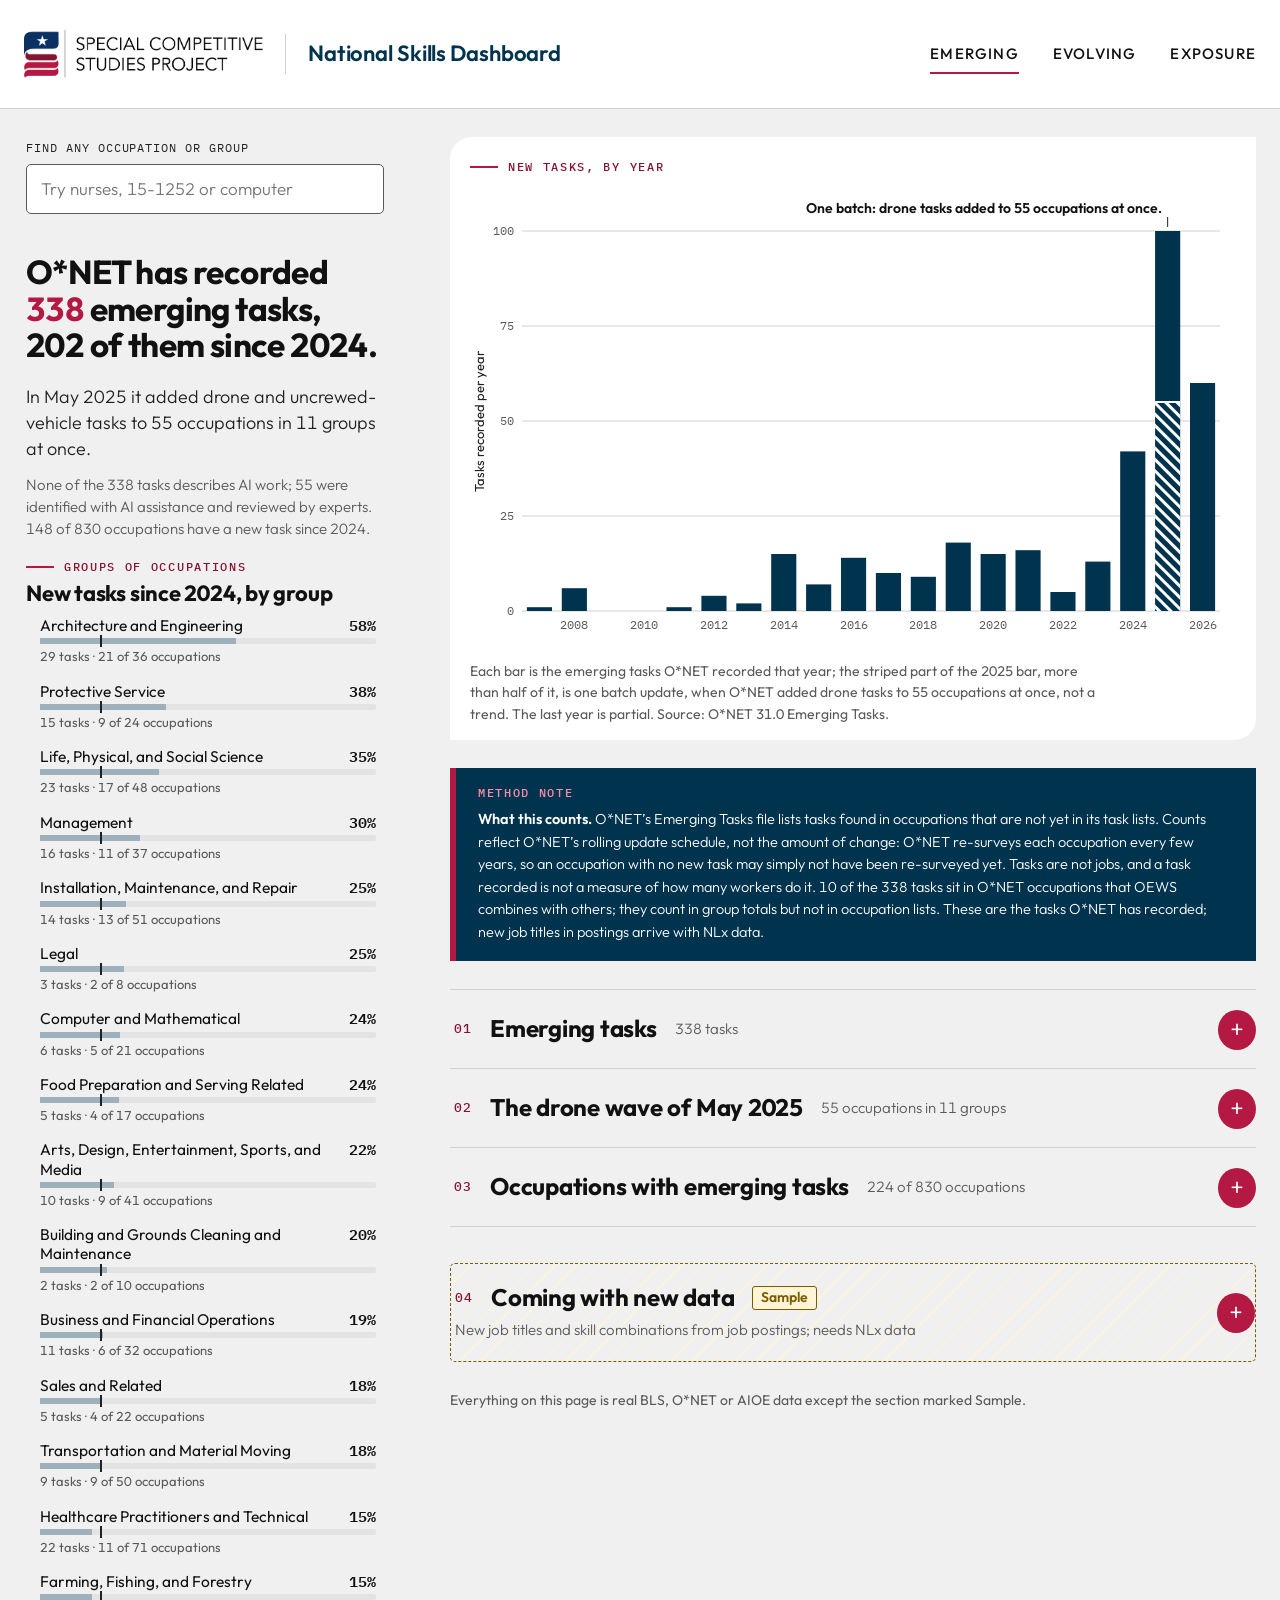
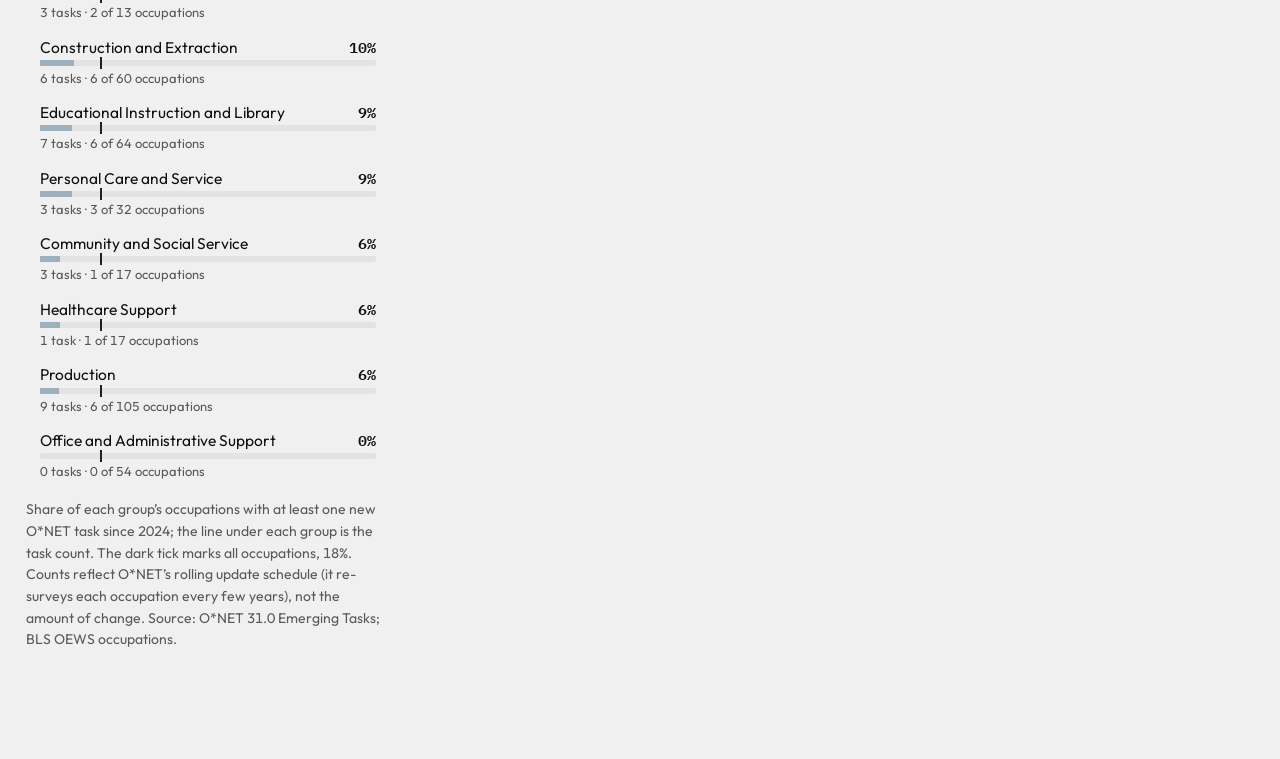
==== emerging.html @ c7020cc8 "Switch the live site to the SCSP-style prototype Co-Authored-By: Claude Sonnet 5.5 <noreply@anthropi" ====
<!doctype html><html lang="en"><head><meta charset="utf-8"><meta name="viewport" content="width=device-width,initial-scale=1">
<title>Emerging titles &amp; skills | National Skills Dashboard</title>
<link rel="preconnect" href="https://fonts.googleapis.com">
<link rel="preconnect" href="https://fonts.gstatic.com" crossorigin>
<link rel="stylesheet" href="https://fonts.googleapis.com/css2?family=Outfit:wght@300;400;500;600;700;800&family=IBM+Plex+Mono:wght@400;500;600&display=swap">
<link rel="stylesheet" href="assets/nsd.css">
<meta name="robots" content="noindex, nofollow">
</head>
<body>
<!-- workforce-data:start (written by public_data/build_prototype_data.py; do not edit) -->
<script type="application/json" id="workforce-data">{"years":["19","21","23","25"],"settings":{"pay_tolerance_pct":3,"sensitivity_pcts":[0,2,3],"recent_tasks_from":2024},"total":{"emp":[146939100.0,140886310.0,151853870.0,155495730.0],"wage":[37840.0,45760.0,48060.0,50980.0],"proj":{"e25":170280.8,"e35":176198.5,"pct":3.5}},"groups":[{"code":"11-0000","name":"Management Occupations","emp":[8304270.0,8909910.0,10495770.0,11132700.0],"wage":[104690.0,102450.0,116880.0,126520.0],"proj":{"e25":13683.4,"e35":14527.6,"pct":6.2}},{"code":"13-0000","name":"Business and Financial Operations Occupations","emp":[8361760.0,9053790.0,10087830.0,10537240.0],"wage":[71120.0,76570.0,79050.0,82660.0],"proj":{"e25":11368.5,"e35":11997.1,"pct":5.5}},{"code":"15-0000","name":"Computer and Mathematical Occupations","emp":[4475420.0,4654750.0,5177400.0,5260110.0],"wage":[89980.0,97540.0,104200.0,109280.0],"proj":{"e25":5493.6,"e35":5896.7,"pct":7.3}},{"code":"17-0000","name":"Architecture and Engineering Occupations","emp":[2548470.0,2436520.0,2539660.0,2617130.0],"wage":[75350.0,79840.0,91420.0,99520.0],"proj":{"e25":2690.0,"e35":2872.5,"pct":6.8}},{"code":"19-0000","name":"Life, Physical, and Social Science Occupations","emp":[1253330.0,1273640.0,1389430.0,1473260.0],"wage":[70000.0,72740.0,78280.0,82530.0],"proj":{"e25":1628.7,"e35":1751.5,"pct":7.5}},{"code":"21-0000","name":"Community and Social Service Occupations","emp":[2233620.0,2239680.0,2418130.0,2668680.0],"wage":[44310.0,48410.0,52000.0,58300.0],"proj":{"e25":3270.1,"e35":3513.0,"pct":7.4}},{"code":"23-0000","name":"Legal Occupations","emp":[1166460.0,1178140.0,1240630.0,1305620.0],"wage":[88170.0,82430.0,99220.0,102500.0],"proj":{"e25":1445.7,"e35":1488.0,"pct":2.9}},{"code":"25-0000","name":"Educational Instruction and Library Occupations","emp":[8860510.0,8191930.0,8744560.0,9100570.0],"wage":[47800.0,57220.0,59940.0,60570.0],"proj":{"e25":9907.4,"e35":10049.4,"pct":1.4}},{"code":"27-0000","name":"Arts, Design, Entertainment, Sports, and Media Occupations","emp":[2053390.0,1815290.0,2106490.0,2046290.0],"wage":[47370.0,51190.0,58920.0,62750.0],"proj":{"e25":2986.0,"e35":3030.6,"pct":1.5}},{"code":"29-0000","name":"Healthcare Practitioners and Technical Occupations","emp":[8728440.0,8787730.0,9284210.0,9823860.0],"wage":[70870.0,75040.0,80820.0,86530.0],"proj":{"e25":10232.8,"e35":11052.4,"pct":8.0}},{"code":"31-0000","name":"Healthcare Support Occupations","emp":[6640030.0,6603680.0,7063530.0,7901670.0],"wage":[27850.0,29880.0,36140.0,38340.0],"proj":{"e25":8421.5,"e35":9544.2,"pct":13.3}},{"code":"33-0000","name":"Protective Service Occupations","emp":[3534200.0,3385030.0,3504330.0,3776610.0],"wage":[41180.0,46590.0,47760.0,50080.0],"proj":{"e25":3871.0,"e35":3915.2,"pct":1.1}},{"code":"35-0000","name":"Food Preparation and Serving Related Occupations","emp":[13475050.0,11201480.0,13247870.0,13680750.0],"wage":[23490.0,28400.0,32240.0,35050.0],"proj":{"e25":13826.5,"e35":14429.1,"pct":4.4}},{"code":"37-0000","name":"Building and Grounds Cleaning and Maintenance Occupations","emp":[4417970.0,4108810.0,4429070.0,4548260.0],"wage":[28000.0,30240.0,35990.0,37680.0],"proj":{"e25":5699.6,"e35":5845.2,"pct":2.6}},{"code":"39-0000","name":"Personal Care and Service Occupations","emp":[3268490.0,2566440.0,3040630.0,3255790.0],"wage":[27190.0,29450.0,34260.0,36410.0],"proj":{"e25":4487.3,"e35":4685.5,"pct":4.4}},{"code":"41-0000","name":"Sales and Related Occupations","emp":[14373590.0,13256290.0,13380660.0,13424300.0],"wage":[28510.0,30600.0,36760.0,38530.0],"proj":{"e25":14533.2,"e35":14326.4,"pct":-1.4}},{"code":"43-0000","name":"Office and Administrative Support Occupations","emp":[19288830.0,18299380.0,18533450.0,17753430.0],"wage":[36020.0,38050.0,44480.0,47450.0],"proj":{"e25":18792.7,"e35":18040.5,"pct":-4.0}},{"code":"45-0000","name":"Farming, Fishing, and Forestry Occupations","emp":[464480.0,452490.0,432200.0,435200.0],"wage":[27890.0,29860.0,35520.0,36630.0],"proj":{"e25":1036.0,"e35":1020.6,"pct":-1.5}},{"code":"47-0000","name":"Construction and Extraction Occupations","emp":[6130000.0,5848950.0,6225630.0,6425160.0],"wage":[46280.0,48210.0,55680.0,59540.0],"proj":{"e25":7492.9,"e35":7878.5,"pct":5.1}},{"code":"49-0000","name":"Installation, Maintenance, and Repair Occupations","emp":[5724510.0,5574410.0,5989460.0,6086190.0],"wage":[45530.0,47940.0,53920.0,59620.0],"proj":{"e25":6494.4,"e35":6847.1,"pct":5.4}},{"code":"51-0000","name":"Production Occupations","emp":[9119830.0,8408030.0,8770170.0,8565760.0],"wage":[35580.0,37710.0,43630.0,46990.0],"proj":{"e25":8780.5,"e35":8747.1,"pct":-0.4}},{"code":"53-0000","name":"Transportation and Material Moving Occupations","emp":[12516470.0,12639920.0,13752760.0,13677150.0],"wage":[33920.0,36860.0,40050.0,44350.0],"proj":{"e25":14139.0,"e35":14740.4,"pct":4.3}}],"occupations":[{"soc":"11-1011","t":"Chief Executives","g":"11-0000","emp":[209620.0,200480.0,211230.0,204350.0],"w":[184800.0,179520.0,206680.0,213990.0],"proj":{"e25":291.6,"e35":300.9,"pct":3.2},"exp":88.1,"nd":4,"dev":[],"aug":[],"own19":true},{"soc":"11-1021","t":"General and Operations Managers","g":"11-0000","emp":[2524600.0,2984920.0,3507810.0,3503020.0],"w":[93530.0,97970.0,101280.0,105770.0],"proj":{"e25":3599.0,"e35":3780.3,"pct":5.0},"exp":67.8,"nd":3,"dev":[],"aug":[],"own19":true},{"soc":"11-2011","t":"Advertising and Promotions Managers","g":"11-0000","emp":[24530.0,22520.0,20630.0,21470.0],"w":[118590.0,127150.0,131870.0,133660.0],"proj":{"e25":33.2,"e35":31.9,"pct":-3.7},"exp":83.9,"nd":3,"dev":[],"aug":[],"own19":true},{"soc":"11-2021","t":"Marketing Managers","g":"11-0000","emp":[270280.0,278690.0,368940.0,395240.0],"w":[145170.0,135030.0,157620.0,166790.0],"proj":{"e25":421.6,"e35":450.8,"pct":6.9},"exp":83.4,"nd":6,"dev":[],"aug":["Atlassian JIRA"],"own19":true},{"soc":"11-2022","t":"Sales Managers","g":"11-0000","emp":[415700.0,453800.0,575880.0,637080.0],"w":[118590.0,127490.0,135160.0,148270.0],"proj":{"e25":650.1,"e35":679.1,"pct":4.5},"exp":87.6,"nd":5,"dev":[],"aug":[],"own19":true},{"soc":"11-2032","t":"Public Relations Managers","g":"11-0000","emp":[null,59850.0,72760.0,74850.0],"w":[null,125780.0,134760.0,146910.0],"proj":{"e25":80.8,"e35":85.4,"pct":5.7},"exp":91.4,"nd":4,"dev":[],"aug":[],"own19":false},{"soc":"11-2033","t":"Fundraising Managers","g":"11-0000","emp":[null,23190.0,31810.0,38810.0],"w":[null,100810.0,119200.0,125470.0],"proj":{"e25":48.8,"e35":51.4,"pct":5.4},"exp":91.4,"nd":7,"dev":[],"aug":[],"own19":false},{"soc":"11-3012","t":"Administrative Services Managers","g":"11-0000","emp":[null,224620.0,242520.0,263960.0],"w":[null,100170.0,106470.0,114130.0],"proj":{"e25":279.0,"e35":293.3,"pct":5.2},"exp":70.7,"nd":5,"dev":[],"aug":[],"own19":false},{"soc":"11-3013","t":"Facilities Managers","g":"11-0000","emp":[null,101230.0,131400.0,156180.0],"w":[null,97930.0,102340.0,106660.0],"proj":{"e25":165.9,"e35":173.5,"pct":4.6},"exp":70.7,"nd":6,"dev":[],"aug":[],"own19":false},{"soc":"11-3021","t":"Computer and Information Systems Managers","g":"11-0000","emp":[442600.0,485190.0,592600.0,670570.0],"w":[147430.0,159010.0,169510.0,175140.0],"proj":{"e25":685.8,"e35":793.9,"pct":15.8},"exp":75.2,"nd":3,"dev":[],"aug":[],"own19":true},{"soc":"11-3031","t":"Financial Managers","g":"11-0000","emp":[670100.0,681070.0,787340.0,841710.0],"w":[126710.0,131710.0,156100.0,166570.0],"proj":{"e25":879.7,"e35":964.6,"pct":9.7},"exp":87.8,"nd":6,"dev":[],"aug":["Intuit QuickBooks"],"own19":true},{"soc":"11-3051","t":"Industrial Production Managers","g":"11-0000","emp":[189080.0,192270.0,222890.0,246250.0],"w":[108980.0,103150.0,116970.0,126060.0],"proj":{"e25":252.1,"e35":258.6,"pct":2.6},"exp":58.8,"nd":5,"dev":[],"aug":[],"own19":true},{"soc":"11-3061","t":"Purchasing Managers","g":"11-0000","emp":[69730.0,69310.0,77530.0,84320.0],"w":[117660.0,127150.0,136380.0,148080.0],"proj":{"e25":88.3,"e35":91.8,"pct":4.0},"exp":91.9,"nd":6,"dev":[],"aug":[],"own19":true},{"soc":"11-3071","t":"Transportation, Storage, and Distribution Managers","g":"11-0000","emp":[138910.0,144640.0,198780.0,221180.0],"w":[92780.0,98230.0,99200.0,107230.0],"proj":{"e25":228.1,"e35":242.1,"pct":6.1},"exp":73.5,"nd":7,"dev":[],"aug":[],"own19":true},{"soc":"11-3111","t":"Compensation and Benefits Managers","g":"11-0000","emp":[16660.0,15330.0,18690.0,22940.0],"w":[117870.0,127530.0,136380.0,149230.0],"proj":{"e25":23.7,"e35":24.0,"pct":1.1},"exp":93.9,"nd":5,"dev":[],"aug":["Oracle HRIS","Workday software"],"own19":true},{"soc":"11-3121","t":"Human Resources Managers","g":"11-0000","emp":[157500.0,166530.0,200600.0,220660.0],"w":[116570.0,126230.0,136350.0,149280.0],"proj":{"e25":224.9,"e35":237.4,"pct":5.5},"exp":90.6,"nd":7,"dev":[],"aug":["Oracle HRIS","Workday software"],"own19":true},{"soc":"11-3131","t":"Training and Development Managers","g":"11-0000","emp":[38690.0,35830.0,41540.0,48050.0],"w":[115900.0,120130.0,125040.0,133000.0],"proj":{"e25":50.2,"e35":53.5,"pct":6.4},"exp":89.4,"nd":5,"dev":[],"aug":[],"own19":true},{"soc":"11-9013","t":"Farmers, Ranchers, and Other Agricultural Managers","g":"11-0000","emp":[5610.0,5220.0,6150.0,6500.0],"w":[72120.0,73060.0,83770.0,89900.0],"proj":{"e25":788.7,"e35":762.2,"pct":-3.4},"exp":45.4,"nd":2,"dev":[],"aug":[],"own19":true},{"soc":"11-9021","t":"Construction Managers","g":"11-0000","emp":[296840.0,284750.0,329190.0,380360.0],"w":[92780.0,98890.0,104900.0,114990.0],"proj":{"e25":609.1,"e35":664.3,"pct":9.1},"exp":66.4,"nd":6,"dev":[],"aug":[],"own19":true},{"soc":"11-9031","t":"Education and Childcare Administrators, Preschool and Daycare","g":"11-0000","emp":[52950.0,56430.0,64090.0,73660.0],"w":[45540.0,47310.0,54290.0,59300.0],"proj":{"e25":91.9,"e35":89.0,"pct":-3.1},"exp":75.8,"nd":1,"dev":[],"aug":[],"own19":true},{"soc":"11-9032","t":"Education Administrators, Kindergarten through Secondary","g":"11-0000","emp":[272880.0,274710.0,302580.0,328330.0],"w":[92620.0,98420.0,103460.0,105870.0],"proj":{"e25":343.8,"e35":342.7,"pct":-0.3},"exp":83.0,"nd":3,"dev":[],"aug":[],"own19":true},{"soc":"11-9033","t":"Education Administrators, Postsecondary","g":"11-0000","emp":[158340.0,155990.0,167270.0,180470.0],"w":[92970.0,96910.0,102610.0,104590.0],"proj":{"e25":231.8,"e35":235.9,"pct":1.8},"exp":96.2,"nd":5,"dev":[],"aug":[],"own19":true},{"soc":"11-9039","t":"Education Administrators, All Other","g":"11-0000","emp":[47520.0,49970.0,50690.0,55130.0],"w":[84050.0,90560.0,88460.0,95200.0],"proj":{"e25":62.0,"e35":63.0,"pct":1.6},"exp":null,"nd":null,"dev":[],"aug":[],"own19":true},{"soc":"11-9041","t":"Architectural and Engineering Managers","g":"11-0000","emp":[187840.0,187100.0,207800.0,220260.0],"w":[147060.0,152350.0,165370.0,171270.0],"proj":{"e25":220.9,"e35":233.1,"pct":5.5},"exp":66.6,"nd":4,"dev":[],"aug":["Autodesk AutoCAD"],"own19":true},{"soc":"11-9051","t":"Food Service Managers","g":"11-0000","emp":[249000.0,210680.0,246070.0,238430.0],"w":[56600.0,59440.0,63060.0,69390.0],"proj":{"e25":344.3,"e35":364.2,"pct":5.8},"exp":52.2,"nd":1,"dev":[],"aug":[],"own19":true},{"soc":"11-9071","t":"Gambling Managers","g":"11-0000","emp":[4580.0,3660.0,4590.0,5030.0],"w":[72570.0,76910.0,82380.0,93220.0],"proj":{"e25":5.6,"e35":5.8,"pct":3.6},"exp":69.0,"nd":3,"dev":[],"aug":[],"own19":true},{"soc":"11-9072","t":"Entertainment and Recreation Managers, Except Gambling","g":"11-0000","emp":[null,17800.0,29690.0,37980.0],"w":[null,62000.0,73460.0,79520.0],"proj":{"e25":43.9,"e35":46.5,"pct":6.0},"exp":74.0,"nd":2,"dev":[],"aug":[],"own19":false},{"soc":"11-9081","t":"Lodging Managers","g":"11-0000","emp":[40110.0,35920.0,41980.0,42620.0],"w":[57000.0,59430.0,65360.0,69250.0],"proj":{"e25":54.8,"e35":56.9,"pct":3.8},"exp":60.9,"nd":4,"dev":[],"aug":[],"own19":true},{"soc":"11-9111","t":"Medical and Health Services Managers","g":"11-0000","emp":[406060.0,436770.0,515100.0,597080.0],"w":[94290.0,101340.0,110680.0,123860.0],"proj":{"e25":640.4,"e35":795.5,"pct":24.2},"exp":88.2,"nd":4,"dev":[],"aug":[],"own19":true},{"soc":"11-9121","t":"Natural Sciences Managers","g":"11-0000","emp":[65860.0,74760.0,96520.0,108690.0],"w":[133390.0,137900.0,157740.0,167220.0],"proj":{"e25":112.2,"e35":121.5,"pct":8.2},"exp":84.5,"nd":6,"dev":[],"aug":[],"own19":true},{"soc":"11-9131","t":"Postmasters and Mail Superintendents","g":"11-0000","emp":[13820.0,12750.0,13810.0,13810.0],"w":[76880.0,80250.0,88670.0,96660.0],"proj":{"e25":13.3,"e35":13.2,"pct":-0.3},"exp":72.6,"nd":3,"dev":[],"aug":[],"own19":true},{"soc":"11-9141","t":"Property, Real Estate, and Community Association Managers","g":"11-0000","emp":[234170.0,234680.0,284120.0,311180.0],"w":[56780.0,59230.0,62850.0,69990.0],"proj":{"e25":460.4,"e35":477.6,"pct":3.7},"exp":83.8,"nd":5,"dev":[],"aug":[],"own19":true},{"soc":"11-9151","t":"Social and Community Service Managers","g":"11-0000","emp":[157320.0,156400.0,173650.0,209330.0],"w":[70160.0,74000.0,77030.0,80390.0],"proj":{"e25":231.0,"e35":247.7,"pct":7.2},"exp":84.0,"nd":1,"dev":[],"aug":[],"own19":true},{"soc":"11-9161","t":"Emergency Management Directors","g":"11-0000","emp":[10440.0,10320.0,11910.0,13500.0],"w":[72980.0,76730.0,83960.0,93330.0],"proj":{"e25":14.0,"e35":14.5,"pct":3.9},"exp":73.1,"nd":4,"dev":[],"aug":[],"own19":true},{"soc":"11-9171","t":"Funeral Home Managers","g":"11-0000","emp":[10590.0,12710.0,14200.0,13910.0],"w":[73130.0,74000.0,75660.0,78790.0],"proj":{"e25":34.8,"e35":36.2,"pct":4.1},"exp":58.1,"nd":3,"dev":[],"aug":[],"own19":true},{"soc":"11-9179","t":"Personal Service Managers, All Other","g":"11-0000","emp":[null,7350.0,11170.0,10450.0],"w":[null,60360.0,57570.0,69770.0],"proj":{"e25":25.5,"e35":27.1,"pct":6.2},"exp":74.0,"nd":2,"dev":[],"aug":[],"own19":false},{"soc":"11-9199","t":"Managers, All Other","g":"11-0000","emp":[null,497890.0,589750.0,622190.0],"w":[null,124650.0,133560.0,141900.0],"proj":{"e25":1338.8,"e35":1404.4,"pct":4.9},"exp":74.0,"nd":8,"dev":[],"aug":["Google Workspace software"],"own19":false},{"soc":"13-1011","t":"Agents and Business Managers of Artists, Performers, and Athletes","g":"13-0000","emp":[15620.0,12480.0,12870.0,12620.0],"w":[72200.0,78410.0,84900.0,82890.0],"proj":{"e25":26.9,"e35":29.5,"pct":9.7},"exp":85.1,"nd":0,"dev":[],"aug":[],"own19":true},{"soc":"13-1020","t":"Buyers and Purchasing Agents","g":"13-0000","emp":[425970.0,439020.0,477980.0,491430.0],"w":[61080.0,63470.0,71950.0,77710.0],"proj":{"e25":516.1,"e35":547.0,"pct":6.0},"exp":null,"nd":null,"dev":[],"aug":[],"own19":true},{"soc":"13-1031","t":"Claims Adjusters, Examiners, and Investigators","g":"13-0000","emp":[292080.0,278140.0,293780.0,324230.0],"w":[61920.0,65080.0,75050.0,78000.0],"proj":{"e25":376.1,"e35":355.5,"pct":-5.5},"exp":80.2,"nd":4,"dev":[],"aug":[],"own19":true},{"soc":"13-1032","t":"Insurance Appraisers, Auto Damage","g":"13-0000","emp":[12160.0,11430.0,8670.0,11560.0],"w":[58330.0,62680.0,74520.0,78240.0],"proj":{"e25":13.5,"e35":12.4,"pct":-8.7},"exp":64.0,"nd":2,"dev":[],"aug":[],"own19":true},{"soc":"13-1041","t":"Compliance Officers","g":"13-0000","emp":[322880.0,334340.0,383620.0,417070.0],"w":[70520.0,71650.0,75670.0,80730.0],"proj":{"e25":436.4,"e35":453.1,"pct":3.8},"exp":63.5,"nd":7,"dev":[],"aug":["Google Workspace software"],"own19":true},{"soc":"13-1051","t":"Cost Estimators","g":"13-0000","emp":[214740.0,208950.0,220970.0,224220.0],"w":[66450.0,65170.0,74740.0,78740.0],"proj":{"e25":226.4,"e35":219.5,"pct":-3.1},"exp":81.1,"nd":5,"dev":[],"aug":[],"own19":true},{"soc":"13-1071","t":"Human Resources Specialists","g":"13-0000","emp":[670880.0,740830.0,895970.0,912430.0],"w":[58080.0,62290.0,67650.0,75940.0],"proj":{"e25":939.7,"e35":999.7,"pct":6.4},"exp":96.8,"nd":7,"dev":[],"aug":["Oracle HRIS","Workday software"],"own19":true},{"soc":"13-1074","t":"Farm Labor Contractors","g":"13-0000","emp":[140.0,440.0,460.0,310.0],"w":[56390.0,47770.0,45730.0,58460.0],"proj":{"e25":1.9,"e35":2.0,"pct":7.4},"exp":39.4,"nd":0,"dev":[],"aug":[],"own19":true},{"soc":"13-1075","t":"Labor Relations Specialists","g":"13-0000","emp":[76240.0,63810.0,62800.0,64810.0],"w":[69940.0,77010.0,89980.0,95420.0],"proj":{"e25":66.3,"e35":67.7,"pct":2.1},"exp":93.0,"nd":7,"dev":[],"aug":["Oracle HRIS","Workday software"],"own19":true},{"soc":"13-1081","t":"Logisticians","g":"13-0000","emp":[177860.0,189320.0,228470.0,251040.0],"w":[72760.0,77030.0,79400.0,82320.0],"proj":{"e25":255.1,"e35":300.0,"pct":17.6},"exp":79.5,"nd":10,"dev":[],"aug":["Microsoft Power BI","Tableau"],"own19":true},{"soc":"13-1082","t":"Project Management Specialists","g":"13-0000","emp":[null,743860.0,947630.0,1066670.0],"w":[null,94500.0,98580.0,102320.0],"proj":{"e25":1094.3,"e35":1167.4,"pct":6.7},"exp":75.6,"nd":6,"dev":[],"aug":["Atlassian JIRA"],"own19":false},{"soc":"13-1111","t":"Management Analysts","g":"13-0000","emp":[711830.0,768450.0,838140.0,898280.0],"w":[89130.0,93000.0,99410.0,101860.0],"proj":{"e25":1077.1,"e35":1186.3,"pct":10.1},"exp":96.6,"nd":11,"dev":[],"aug":["Atlassian JIRA","Microsoft Power BI","Tableau"],"own19":true},{"soc":"13-1121","t":"Meeting, Convention, and Event Planners","g":"13-0000","emp":[119350.0,98150.0,122130.0,142860.0],"w":[46050.0,49470.0,56920.0,61160.0],"proj":{"e25":172.1,"e35":182.1,"pct":5.8},"exp":61.9,"nd":4,"dev":[],"aug":[],"own19":true},{"soc":"13-1131","t":"Fundraisers","g":"13-0000","emp":[85600.0,82080.0,101730.0,111040.0],"w":[56930.0,60660.0,64160.0,72550.0],"proj":{"e25":140.9,"e35":148.7,"pct":5.5},"exp":92.1,"nd":7,"dev":[],"aug":[],"own19":true},{"soc":"13-1141","t":"Compensation, Benefits, and Job Analysis Specialists","g":"13-0000","emp":[88290.0,87750.0,99850.0,112380.0],"w":[59160.0,64120.0,74530.0,78210.0],"proj":{"e25":118.1,"e35":125.2,"pct":6.0},"exp":90.8,"nd":6,"dev":[],"aug":["Oracle HRIS","Workday software"],"own19":true},{"soc":"13-1151","t":"Training and Development Specialists","g":"13-0000","emp":[313920.0,336030.0,403480.0,458300.0],"w":[57980.0,61570.0,64340.0,69280.0],"proj":{"e25":472.5,"e35":523.7,"pct":10.8},"exp":88.5,"nd":5,"dev":[],"aug":[],"own19":true},{"soc":"13-1161","t":"Market Research Analysts and Marketing Specialists","g":"13-0000","emp":[701980.0,727540.0,846370.0,899580.0],"w":[58780.0,63920.0,74680.0,78760.0],"proj":{"e25":952.7,"e35":1019.0,"pct":7.0},"exp":90.4,"nd":25,"dev":[],"aug":["Adobe Creative Cloud software","Canva","Google Analytics","Semrush"],"own19":true},{"soc":"13-1199","t":"Business Operations Specialists, All Other","g":"13-0000","emp":[null,1030330.0,1103440.0,1087090.0],"w":[null,74670.0,79590.0,83050.0],"proj":{"e25":1157.6,"e35":1202.3,"pct":3.9},"exp":74.6,"nd":17,"dev":[],"aug":["Atlassian JIRA","Google Analytics","Microsoft Power BI","Tableau"],"own19":false},{"soc":"13-2011","t":"Accountants and Auditors","g":"13-0000","emp":[1270750.0,1318550.0,1435770.0,1449500.0],"w":[71740.0,77250.0,79880.0,83680.0],"proj":{"e25":1595.2,"e35":1674.6,"pct":5.0},"exp":83.6,"nd":6,"dev":[],"aug":["Intuit QuickBooks"],"own19":true},{"soc":"13-2020","t":"Property Appraisers and Assessors","g":"13-0000","emp":[54770.0,58340.0,62090.0,57070.0],"w":[56830.0,61340.0,61630.0,67960.0],"proj":{"e25":68.4,"e35":70.7,"pct":3.5},"exp":null,"nd":null,"dev":[],"aug":[],"own19":true},{"soc":"13-2031","t":"Budget Analysts","g":"13-0000","emp":[50540.0,47440.0,47310.0,47160.0],"w":[73360.0,79940.0,84940.0,91640.0],"proj":{"e25":50.4,"e35":51.3,"pct":1.9},"exp":88.0,"nd":8,"dev":[],"aug":["Microsoft Power BI"],"own19":true},{"soc":"13-2041","t":"Credit Analysts","g":"13-0000","emp":[69620.0,68770.0,73200.0,64390.0],"w":[72410.0,77440.0,79420.0,83510.0],"proj":{"e25":64.7,"e35":61.9,"pct":-4.3},"exp":79.8,"nd":5,"dev":[],"aug":[],"own19":true},{"soc":"13-2051","t":"Financial and Investment Analysts","g":"13-0000","emp":[null,291880.0,325220.0,361980.0],"w":[null,91580.0,99010.0,102740.0],"proj":{"e25":377.2,"e35":404.3,"pct":7.2},"exp":86.9,"nd":8,"dev":[],"aug":["Microsoft Power BI","Tableau"],"own19":false},{"soc":"13-2052","t":"Personal Financial Advisors","g":"13-0000","emp":[231180.0,263030.0,272190.0,266800.0],"w":[90440.0,94170.0,99580.0,105070.0],"proj":{"e25":299.4,"e35":303.5,"pct":1.4},"exp":92.0,"nd":3,"dev":[],"aug":[],"own19":true},{"soc":"13-2053","t":"Insurance Underwriters","g":"13-0000","emp":[103370.0,107690.0,101310.0,105420.0],"w":[70910.0,76390.0,77860.0,81370.0],"proj":{"e25":125.6,"e35":120.8,"pct":-3.8},"exp":86.5,"nd":4,"dev":[],"aug":[],"own19":true},{"soc":"13-2054","t":"Financial Risk Specialists","g":"13-0000","emp":[null,54320.0,55290.0,63850.0],"w":[null,100000.0,106090.0,117330.0],"proj":{"e25":66.0,"e35":70.8,"pct":7.4},"exp":86.6,"nd":8,"dev":[],"aug":["Microsoft Power BI","Tableau"],"own19":false},{"soc":"13-2061","t":"Financial Examiners","g":"13-0000","emp":[65580.0,60750.0,63440.0,67830.0],"w":[74110.0,81410.0,84300.0,94160.0],"proj":{"e25":70.0,"e35":76.5,"pct":9.3},"exp":90.5,"nd":5,"dev":[],"aug":[],"own19":true},{"soc":"13-2071","t":"Credit Counselors","g":"13-0000","emp":[32140.0,31230.0,27950.0,27770.0],"w":[44950.0,47580.0,48570.0,52230.0],"proj":{"e25":31.2,"e35":32.3,"pct":3.3},"exp":90.2,"nd":5,"dev":[],"aug":[],"own19":true},{"soc":"13-2072","t":"Loan Officers","g":"13-0000","emp":[317050.0,340170.0,321090.0,274330.0],"w":[59440.0,63380.0,69990.0,76690.0],"proj":{"e25":283.0,"e35":286.0,"pct":1.1},"exp":94.4,"nd":3,"dev":[],"aug":[],"own19":true},{"soc":"13-2081","t":"Tax Examiners and Collectors, and Revenue Agents","g":"13-0000","emp":[53160.0,52270.0,50250.0,56610.0],"w":[55390.0,56780.0,58530.0,62370.0],"proj":{"e25":60.1,"e35":59.5,"pct":-1.0},"exp":85.6,"nd":8,"dev":[],"aug":[],"own19":true},{"soc":"13-2082","t":"Tax Preparers","g":"13-0000","emp":[69100.0,83190.0,81650.0,76480.0],"w":[41970.0,46290.0,49010.0,54920.0],"proj":{"e25":95.8,"e35":100.3,"pct":4.7},"exp":81.5,"nd":5,"dev":[],"aug":[],"own19":true},{"soc":"13-2099","t":"Financial Specialists, All Other","g":"13-0000","emp":[null,123200.0,122730.0,132130.0],"w":[null,73240.0,78310.0,81100.0],"proj":{"e25":137.8,"e35":143.4,"pct":4.1},"exp":85.4,"nd":13,"dev":[],"aug":["Tableau"],"own19":false},{"soc":"15-1211","t":"Computer Systems Analysts","g":"15-0000","emp":[549190.0,505150.0,498810.0,519530.0],"w":[90740.0,99270.0,103800.0,105850.0],"proj":{"e25":544.4,"e35":587.2,"pct":7.9},"exp":78.8,"nd":15,"dev":[],"aug":["Atlassian JIRA","Microsoft Power BI","Tableau"],"own19":true},{"soc":"15-1212","t":"Information Security Analysts","g":"15-0000","emp":[131060.0,157220.0,175350.0,190650.0],"w":[93370.0,102600.0,120360.0,129180.0],"proj":{"e25":192.9,"e35":233.4,"pct":21.0},"exp":78.6,"nd":14,"dev":[],"aug":[],"own19":true},{"soc":"15-1221","t":"Computer and Information Research Scientists","g":"15-0000","emp":[29170.0,30840.0,35210.0,37200.0],"w":[117340.0,131490.0,145080.0,140300.0],"proj":{"e25":38.6,"e35":47.0,"pct":21.8},"exp":75.9,"nd":34,"dev":["Amazon Web Services AWS SageMaker","Hugging Face","LangChain","PyTorch","Scikit-learn","TensorFlow"],"aug":["GitHub"],"own19":true},{"soc":"15-1231","t":"Computer Network Support Specialists","g":"15-0000","emp":[184290.0,176200.0,158720.0,146190.0],"w":[58480.0,62760.0,71530.0,76220.0],"proj":{"e25":152.5,"e35":154.4,"pct":1.2},"exp":67.2,"nd":10,"dev":[],"aug":[],"own19":true},{"soc":"15-1232","t":"Computer User Support Specialists","g":"15-0000","emp":[637560.0,654310.0,689700.0,717190.0],"w":[49010.0,49770.0,59240.0,61860.0],"proj":{"e25":750.6,"e35":724.4,"pct":-3.5},"exp":57.5,"nd":12,"dev":[],"aug":[],"own19":true},{"soc":"15-1241","t":"Computer Network Architects","g":"15-0000","emp":[148520.0,168830.0,174100.0,179740.0],"w":[113720.0,120520.0,129840.0,134050.0],"proj":{"e25":181.8,"e35":195.8,"pct":7.7},"exp":61.4,"nd":21,"dev":[],"aug":["Autodesk AutoCAD"],"own19":true},{"soc":"15-1242","t":"Database Administrators","g":"15-0000","emp":[null,85870.0,76140.0,69990.0],"w":[null,96710.0,101510.0,104620.0],"proj":{"e25":75.0,"e35":74.9,"pct":-0.1},"exp":76.4,"nd":38,"dev":[],"aug":["Atlassian JIRA","GitHub","Microsoft Power BI","Tableau"],"own19":false},{"soc":"15-1243","t":"Database Architects","g":"15-0000","emp":[null,50440.0,59920.0,67140.0],"w":[null,123430.0,134700.0,139500.0],"proj":{"e25":69.5,"e35":76.0,"pct":9.4},"exp":77.0,"nd":16,"dev":[],"aug":["Microsoft Power BI","Tableau"],"own19":false},{"soc":"15-1244","t":"Network and Computer Systems Administrators","g":"15-0000","emp":[351730.0,316760.0,323020.0,314340.0],"w":[84910.0,80600.0,95360.0,99130.0],"proj":{"e25":323.6,"e35":310.4,"pct":-4.1},"exp":61.3,"nd":18,"dev":[],"aug":[],"own19":true},{"soc":"15-1251","t":"Computer Programmers","g":"15-0000","emp":[185470.0,152610.0,120370.0,92230.0],"w":[88630.0,93000.0,99700.0,100390.0],"proj":{"e25":110.8,"e35":102.7,"pct":-7.3},"exp":77.2,"nd":19,"dev":[],"aug":["Microsoft Visual Studio"],"own19":true},{"soc":"15-1252","t":"Software Developers","g":"15-0000","emp":[null,1364180.0,1656880.0,1687890.0],"w":[null,120730.0,132270.0,135980.0],"proj":{"e25":1717.8,"e35":1892.6,"pct":10.2},"exp":77.1,"nd":30,"dev":[],"aug":["Atlassian JIRA","GitHub"],"own19":false},{"soc":"15-1253","t":"Software Quality Assurance Analysts and Testers","g":"15-0000","emp":[null,190120.0,203040.0,186740.0],"w":[null,98220.0,101800.0,104300.0],"proj":{"e25":187.6,"e35":198.2,"pct":5.7},"exp":77.6,"nd":24,"dev":[],"aug":["Atlassian JIRA","GitHub"],"own19":false},{"soc":"15-1254","t":"Web Developers","g":"15-0000","emp":[null,84820.0,85350.0,70190.0],"w":[null,77030.0,84960.0,92650.0],"proj":{"e25":87.4,"e35":90.6,"pct":3.8},"exp":71.5,"nd":37,"dev":[],"aug":["Atlassian JIRA","GitHub"],"own19":false},{"soc":"15-1255","t":"Web and Digital Interface Designers","g":"15-0000","emp":[null,82380.0,111060.0,113330.0],"w":[null,79890.0,98540.0,104000.0],"proj":{"e25":132.7,"e35":140.8,"pct":6.0},"exp":74.5,"nd":18,"dev":[],"aug":["Adobe Creative Cloud software","Adobe Illustrator","Adobe Photoshop","Atlassian JIRA","Autodesk Maya","Figma"],"own19":false},{"soc":"15-1299","t":"Computer Occupations, All Other","g":"15-0000","emp":[376660.0,370190.0,437170.0,435370.0],"w":[89500.0,95270.0,104920.0,116580.0],"proj":{"e25":471.2,"e35":495.3,"pct":5.1},"exp":69.1,"nd":75,"dev":[],"aug":["Adobe Photoshop","Atlassian Confluence","Atlassian JIRA","Autodesk AutoCAD","GitHub","Google Analytics"],"own19":true},{"soc":"15-2011","t":"Actuaries","g":"15-0000","emp":[21720.0,23040.0,25470.0,26670.0],"w":[113350.0,105900.0,120000.0,130000.0],"proj":{"e25":31.2,"e35":34.1,"pct":9.2},"exp":83.1,"nd":10,"dev":[],"aug":["Microsoft Power BI","Tableau"],"own19":true},{"soc":"15-2021","t":"Mathematicians","g":"15-0000","emp":[2210.0,1770.0,2220.0,2030.0],"w":[99050.0,108100.0,116440.0,126710.0],"proj":{"e25":2.2,"e35":2.2,"pct":0.6},"exp":82.1,"nd":12,"dev":[],"aug":["Atlassian JIRA","Chatbot software"],"own19":true},{"soc":"15-2031","t":"Operations Research Analysts","g":"15-0000","emp":[91830.0,98700.0,117880.0,108510.0],"w":[80500.0,82360.0,83640.0,88940.0],"proj":{"e25":113.1,"e35":126.6,"pct":11.9},"exp":84.2,"nd":9,"dev":[],"aug":["Microsoft Power BI","Tableau"],"own19":true},{"soc":"15-2041","t":"Statisticians","g":"15-0000","emp":[38550.0,31370.0,29950.0,29030.0],"w":[90650.0,95570.0,104110.0,105650.0],"proj":{"e25":31.3,"e35":34.7,"pct":11.0},"exp":84.8,"nd":13,"dev":[],"aug":["Tableau"],"own19":true},{"soc":"15-2051","t":"Data Scientists","g":"15-0000","emp":[null,105980.0,192710.0,262440.0],"w":[null,100910.0,108020.0,120230.0],"proj":{"e25":275.6,"e35":371.0,"pct":34.6},"exp":null,"nd":25,"dev":["PyTorch","Scikit-learn","TensorFlow"],"aug":["Microsoft Power BI","Tableau"],"own19":false},{"soc":"15-2099","t":"Mathematical Science Occupations, All Other","g":"15-0000","emp":[null,3970.0,4320.0,3720.0],"w":[null,62460.0,70620.0,81490.0],"proj":{"e25":4.0,"e35":4.2,"pct":7.1},"exp":60.5,"nd":0,"dev":[],"aug":[],"own19":false},{"soc":"17-1011","t":"Architects, Except Landscape and Naval","g":"17-0000","emp":[109420.0,100400.0,111170.0,106770.0],"w":[74180.0,80180.0,93310.0,99280.0],"proj":{"e25":124.6,"e35":129.9,"pct":4.3},"exp":64.4,"nd":10,"dev":[],"aug":["Adobe Creative Cloud software","Adobe Illustrator","Adobe InDesign","Adobe Photoshop","Autodesk AutoCAD","Trimble SketchUp Pro"],"own19":true},{"soc":"17-1012","t":"Landscape Architects","g":"17-0000","emp":[19080.0,17430.0,20370.0,19600.0],"w":[68780.0,67950.0,79320.0,79870.0],"proj":{"e25":23.5,"e35":24.5,"pct":4.4},"exp":72.4,"nd":16,"dev":[],"aug":["Adobe Creative Cloud software","Adobe Illustrator","Adobe InDesign","Adobe Photoshop","Autodesk AutoCAD","Trimble SketchUp Pro"],"own19":true},{"soc":"17-1021","t":"Cartographers and Photogrammetrists","g":"17-0000","emp":[11650.0,12610.0,12330.0,14260.0],"w":[67740.0,68900.0,76210.0,81390.0],"proj":{"e25":14.7,"e35":15.7,"pct":7.4},"exp":61.0,"nd":2,"dev":[],"aug":[],"own19":true},{"soc":"17-1022","t":"Surveyors","g":"17-0000","emp":[45880.0,46390.0,50740.0,50830.0],"w":[58340.0,61600.0,68540.0,75440.0],"proj":{"e25":52.0,"e35":55.0,"pct":5.8},"exp":47.1,"nd":5,"dev":[],"aug":["Autodesk AutoCAD"],"own19":true},{"soc":"17-2011","t":"Aerospace Engineers","g":"17-0000","emp":[56850.0,56640.0,66660.0,67710.0],"w":[116370.0,122270.0,130720.0,134960.0],"proj":{"e25":68.7,"e35":74.4,"pct":8.3},"exp":80.5,"nd":11,"dev":[],"aug":["Autodesk AutoCAD","Dassault Systemes SolidWorks"],"own19":true},{"soc":"17-2021","t":"Agricultural Engineers","g":"17-0000","emp":[1280.0,1120.0,1860.0,1480.0],"w":[78330.0,82640.0,88750.0,98590.0],"proj":{"e25":1.5,"e35":1.6,"pct":6.9},"exp":68.2,"nd":0,"dev":[],"aug":[],"own19":true},{"soc":"17-2031","t":"Bioengineers and Biomedical Engineers","g":"17-0000","emp":[20040.0,17190.0,19320.0,23480.0],"w":[92360.0,97410.0,100730.0,109370.0],"proj":{"e25":23.8,"e35":25.7,"pct":7.6},"exp":69.4,"nd":5,"dev":[],"aug":[],"own19":true},{"soc":"17-2041","t":"Chemical Engineers","g":"17-0000","emp":[28950.0,24180.0,21140.0,21070.0],"w":[113070.0,105550.0,112100.0,125040.0],"proj":{"e25":21.9,"e35":22.9,"pct":4.7},"exp":73.8,"nd":4,"dev":[],"aug":["Autodesk AutoCAD"],"own19":true},{"soc":"17-2051","t":"Civil Engineers","g":"17-0000","emp":[312410.0,304310.0,327950.0,367840.0],"w":[90440.0,88050.0,95890.0,100840.0],"proj":{"e25":380.6,"e35":405.1,"pct":6.4},"exp":74.8,"nd":14,"dev":[],"aug":["Autodesk AutoCAD"],"own19":true},{"soc":"17-2061","t":"Computer Hardware Engineers","g":"17-0000","emp":[62290.0,73750.0,82660.0,76660.0],"w":[115710.0,128170.0,138080.0,161740.0],"proj":{"e25":76.1,"e35":83.0,"pct":9.1},"exp":76.2,"nd":13,"dev":[],"aug":[],"own19":true},{"soc":"17-2071","t":"Electrical Engineers","g":"17-0000","emp":[185850.0,186020.0,185430.0,198750.0],"w":[93700.0,100420.0,106950.0,120630.0],"proj":{"e25":199.7,"e35":219.5,"pct":9.9},"exp":73.2,"nd":10,"dev":[],"aug":["Autodesk AutoCAD"],"own19":true},{"soc":"17-2072","t":"Electronics Engineers, Except Computer","g":"17-0000","emp":[123250.0,107170.0,96410.0,96900.0],"w":[108950.0,104820.0,119200.0,130220.0],"proj":{"e25":98.2,"e35":101.8,"pct":3.7},"exp":60.6,"nd":9,"dev":[],"aug":[],"own19":true},{"soc":"17-2081","t":"Environmental Engineers","g":"17-0000","emp":[53100.0,42660.0,39880.0,38340.0],"w":[91220.0,96820.0,100090.0,107110.0],"proj":{"e25":39.1,"e35":41.6,"pct":6.3},"exp":78.5,"nd":5,"dev":[],"aug":["Autodesk AutoCAD"],"own19":true},{"soc":"17-2111","t":"Health and Safety Engineers, Except Mining Safety Engineers and Inspectors","g":"17-0000","emp":[24580.0,22870.0,22510.0,21450.0],"w":[92000.0,99040.0,103690.0,115160.0],"proj":{"e25":22.3,"e35":23.5,"pct":5.4},"exp":70.5,"nd":9,"dev":[],"aug":["Autodesk AutoCAD"],"own19":true},{"soc":"17-2112","t":"Industrial Engineers","g":"17-0000","emp":[277540.0,293950.0,332870.0,365740.0],"w":[90670.0,95300.0,99380.0,102440.0],"proj":{"e25":365.1,"e35":410.6,"pct":12.4},"exp":73.6,"nd":17,"dev":[],"aug":["Autodesk AutoCAD","Dassault Systemes SolidWorks","Microsoft Power BI"],"own19":true},{"soc":"17-2121","t":"Marine Engineers and Naval Architects","g":"17-0000","emp":[10850.0,7380.0,9960.0,8250.0],"w":[92370.0,93370.0,100270.0,112230.0],"proj":{"e25":8.4,"e35":8.9,"pct":6.7},"exp":58.4,"nd":5,"dev":[],"aug":["Autodesk AutoCAD"],"own19":true},{"soc":"17-2131","t":"Materials Engineers","g":"17-0000","emp":[25760.0,21530.0,24630.0,22770.0],"w":[92280.0,98300.0,104100.0,112860.0],"proj":{"e25":23.8,"e35":25.6,"pct":7.5},"exp":71.1,"nd":3,"dev":[],"aug":[],"own19":true},{"soc":"17-2141","t":"Mechanical Engineers","g":"17-0000","emp":[298620.0,278240.0,281290.0,296810.0],"w":[90650.0,95300.0,99510.0,104110.0],"proj":{"e25":298.5,"e35":332.0,"pct":11.2},"exp":67.9,"nd":13,"dev":[],"aug":["Autodesk AutoCAD","Dassault Systemes SolidWorks"],"own19":true},{"soc":"17-2151","t":"Mining and Geological Engineers, Including Mining Safety Engineers","g":"17-0000","emp":[7170.0,7370.0,7040.0,6080.0],"w":[88770.0,97090.0,100640.0,106220.0],"proj":{"e25":6.2,"e35":6.4,"pct":3.8},"exp":77.8,"nd":6,"dev":[],"aug":["Autodesk AutoCAD"],"own19":true},{"soc":"17-2161","t":"Nuclear Engineers","g":"17-0000","emp":[15240.0,12670.0,12710.0,15280.0],"w":[114530.0,120380.0,125460.0,133970.0],"proj":{"e25":16.6,"e35":16.6,"pct":0.4},"exp":79.1,"nd":4,"dev":[],"aug":[],"own19":true},{"soc":"17-2171","t":"Petroleum Engineers","g":"17-0000","emp":[32430.0,22100.0,20390.0,18060.0],"w":[136380.0,130850.0,135690.0,144910.0],"proj":{"e25":18.5,"e35":18.8,"pct":2.0},"exp":78.1,"nd":4,"dev":[],"aug":["Autodesk AutoCAD"],"own19":true},{"soc":"17-2199","t":"Engineers, All Other","g":"17-0000","emp":[150750.0,151940.0,150990.0,154070.0],"w":[93540.0,100640.0,111970.0,122930.0],"proj":{"e25":166.7,"e35":173.0,"pct":3.7},"exp":63.9,"nd":25,"dev":[],"aug":["Autodesk AutoCAD","Dassault Systemes SolidWorks"],"own19":true},{"soc":"17-3011","t":"Architectural and Civil Drafters","g":"17-0000","emp":[100290.0,101310.0,111070.0,103700.0],"w":[56940.0,60340.0,61820.0,66150.0],"proj":{"e25":104.1,"e35":109.5,"pct":5.2},"exp":62.7,"nd":14,"dev":[],"aug":["Adobe Creative Cloud software","Adobe Illustrator","Adobe Photoshop","Autodesk AutoCAD","Trimble SketchUp Pro"],"own19":true},{"soc":"17-3012","t":"Electrical and Electronics Drafters","g":"17-0000","emp":[23530.0,20830.0,20680.0,17920.0],"w":[58130.0,61510.0,69260.0,76870.0],"proj":{"e25":18.9,"e35":18.2,"pct":-3.4},"exp":67.6,"nd":8,"dev":[],"aug":["Autodesk AutoCAD"],"own19":true},{"soc":"17-3013","t":"Mechanical Drafters","g":"17-0000","emp":[56770.0,47760.0,44850.0,39960.0],"w":[57170.0,60200.0,64060.0,71550.0],"proj":{"e25":42.1,"e35":39.6,"pct":-6.0},"exp":59.2,"nd":12,"dev":[],"aug":["Autodesk AutoCAD","Dassault Systemes SolidWorks"],"own19":true},{"soc":"17-3019","t":"Drafters, All Other","g":"17-0000","emp":[14750.0,15300.0,16580.0,14470.0],"w":[56090.0,54240.0,59260.0,63520.0],"proj":{"e25":15.2,"e35":14.1,"pct":-7.3},"exp":null,"nd":null,"dev":[],"aug":[],"own19":true},{"soc":"17-3021","t":"Aerospace Engineering and Operations Technologists and Technicians","g":"17-0000","emp":[9720.0,10900.0,10640.0,11280.0],"w":[68700.0,73580.0,77830.0,82890.0],"proj":{"e25":11.6,"e35":12.9,"pct":11.9},"exp":55.0,"nd":0,"dev":[],"aug":[],"own19":true},{"soc":"17-3022","t":"Civil Engineering Technologists and Technicians","g":"17-0000","emp":[66540.0,64170.0,63560.0,68520.0],"w":[54680.0,58320.0,60700.0,64950.0],"proj":{"e25":70.9,"e35":73.2,"pct":3.2},"exp":62.5,"nd":8,"dev":[],"aug":["Autodesk AutoCAD"],"own19":true},{"soc":"17-3023","t":"Electrical and Electronic Engineering Technologists and Technicians","g":"17-0000","emp":[119790.0,101450.0,97420.0,95130.0],"w":[59530.0,63640.0,72800.0,78190.0],"proj":{"e25":96.9,"e35":99.2,"pct":2.4},"exp":53.0,"nd":3,"dev":[],"aug":[],"own19":true},{"soc":"17-3024","t":"Electro-Mechanical and Mechatronics Technologists and Technicians","g":"17-0000","emp":[13990.0,11590.0,15360.0,15520.0],"w":[56980.0,60360.0,65080.0,73900.0],"proj":{"e25":15.7,"e35":16.2,"pct":2.6},"exp":35.4,"nd":5,"dev":[],"aug":[],"own19":true},{"soc":"17-3025","t":"Environmental Engineering Technologists and Technicians","g":"17-0000","emp":[18500.0,14910.0,13780.0,12190.0],"w":[48990.0,48390.0,54000.0,59920.0],"proj":{"e25":12.5,"e35":12.9,"pct":3.1},"exp":47.0,"nd":0,"dev":[],"aug":[],"own19":true},{"soc":"17-3026","t":"Industrial Engineering Technologists and Technicians","g":"17-0000","emp":[60170.0,62030.0,73020.0,75570.0],"w":[56950.0,60220.0,62610.0,66120.0],"proj":{"e25":76.7,"e35":79.0,"pct":3.1},"exp":58.5,"nd":2,"dev":[],"aug":[],"own19":true},{"soc":"17-3027","t":"Mechanical Engineering Technologists and Technicians","g":"17-0000","emp":[44110.0,40180.0,38930.0,36190.0],"w":[56950.0,60460.0,64020.0,74510.0],"proj":{"e25":36.9,"e35":37.4,"pct":1.3},"exp":43.2,"nd":3,"dev":[],"aug":["Dassault Systemes SolidWorks"],"own19":true},{"soc":"17-3028","t":"Calibration Technologists and Technicians","g":"17-0000","emp":[null,8500.0,13220.0,16540.0],"w":[null,60340.0,62790.0,67820.0],"proj":{"e25":17.0,"e35":17.8,"pct":4.8},"exp":48.9,"nd":6,"dev":[],"aug":[],"own19":false},{"soc":"17-3029","t":"Engineering Technologists and Technicians, Except Drafters, All Other","g":"17-0000","emp":[null,73600.0,66200.0,59930.0],"w":[null,61950.0,73500.0,78350.0],"proj":{"e25":62.4,"e35":64.1,"pct":2.8},"exp":48.9,"nd":3,"dev":[],"aug":[],"own19":false},{"soc":"17-3031","t":"Surveying and Mapping Technicians","g":"17-0000","emp":[55670.0,56070.0,56050.0,58010.0],"w":[44810.0,46910.0,48940.0,54240.0],"proj":{"e25":58.8,"e35":62.2,"pct":5.8},"exp":42.4,"nd":8,"dev":[],"aug":["Autodesk AutoCAD"],"own19":true},{"soc":"19-1011","t":"Animal Scientists","g":"19-0000","emp":[2460.0,2790.0,2460.0,3100.0],"w":[59780.0,65090.0,70140.0,68940.0],"proj":{"e25":3.4,"e35":3.6,"pct":5.8},"exp":76.1,"nd":0,"dev":[],"aug":[],"own19":true},{"soc":"19-1012","t":"Food Scientists and Technologists","g":"19-0000","emp":[12580.0,13510.0,14100.0,13060.0],"w":[71510.0,78340.0,82090.0,88720.0],"proj":{"e25":14.1,"e35":14.9,"pct":6.2},"exp":63.6,"nd":4,"dev":[],"aug":[],"own19":true},{"soc":"19-1013","t":"Soil and Plant Scientists","g":"19-0000","emp":[15060.0,15610.0,15800.0,15730.0],"w":[60680.0,66750.0,68240.0,78850.0],"proj":{"e25":19.9,"e35":21.3,"pct":6.7},"exp":64.2,"nd":2,"dev":[],"aug":[],"own19":true},{"soc":"19-1021","t":"Biochemists and Biophysicists","g":"19-0000","emp":[28860.0,35050.0,33180.0,33830.0],"w":[93550.0,102270.0,107460.0,127410.0],"proj":{"e25":35.2,"e35":39.5,"pct":12.3},"exp":71.8,"nd":4,"dev":[],"aug":[],"own19":true},{"soc":"19-1022","t":"Microbiologists","g":"19-0000","emp":[17560.0,19430.0,21540.0,18940.0],"w":[71240.0,79260.0,85470.0,87990.0],"proj":{"e25":20.1,"e35":21.4,"pct":6.2},"exp":61.1,"nd":4,"dev":[],"aug":[],"own19":true},{"soc":"19-1023","t":"Zoologists and Wildlife Biologists","g":"19-0000","emp":[18710.0,15930.0,17100.0,18120.0],"w":[60590.0,64650.0,70600.0,76780.0],"proj":{"e25":19.5,"e35":20.2,"pct":3.6},"exp":57.8,"nd":6,"dev":[],"aug":[],"own19":true},{"soc":"19-1029","t":"Biological Scientists, All Other","g":"19-0000","emp":[39670.0,47050.0,61220.0,55850.0],"w":[80700.0,82530.0,91100.0,98920.0],"proj":{"e25":59.6,"e35":62.4,"pct":4.7},"exp":72.9,"nd":19,"dev":[],"aug":["GitHub"],"own19":true},{"soc":"19-1031","t":"Conservation Scientists","g":"19-0000","emp":[22610.0,22550.0,22790.0,25950.0],"w":[60100.0,63750.0,68750.0,73010.0],"proj":{"e25":27.7,"e35":29.2,"pct":5.3},"exp":52.8,"nd":4,"dev":[],"aug":[],"own19":true},{"soc":"19-1032","t":"Foresters","g":"19-0000","emp":[9630.0,9500.0,9450.0,10430.0],"w":[59910.0,64110.0,67330.0,76400.0],"proj":{"e25":13.2,"e35":13.5,"pct":2.2},"exp":44.6,"nd":5,"dev":[],"aug":[],"own19":true},{"soc":"19-1041","t":"Epidemiologists","g":"19-0000","emp":[7380.0,8180.0,10230.0,12090.0],"w":[73570.0,78830.0,81390.0,87220.0],"proj":{"e25":12.8,"e35":15.2,"pct":18.7},"exp":87.4,"nd":5,"dev":[],"aug":[],"own19":true},{"soc":"19-1042","t":"Medical Scientists, Except Epidemiologists","g":"19-0000","emp":[113990.0,108550.0,136620.0,172340.0],"w":[92440.0,95310.0,100890.0,103410.0],"proj":{"e25":181.0,"e35":203.7,"pct":12.6},"exp":82.2,"nd":3,"dev":[],"aug":[],"own19":true},{"soc":"19-1099","t":"Life Scientists, All Other","g":"19-0000","emp":[5580.0,6820.0,7490.0,7460.0],"w":[74230.0,81500.0,86950.0,93750.0],"proj":{"e25":8.0,"e35":8.5,"pct":6.3},"exp":null,"nd":null,"dev":[],"aug":[],"own19":true},{"soc":"19-2011","t":"Astronomers","g":"19-0000","emp":[2140.0,1930.0,2080.0,2120.0],"w":[116230.0,128160.0,127930.0,128820.0],"proj":{"e25":2.4,"e35":2.6,"pct":7.8},"exp":78.2,"nd":4,"dev":[],"aug":[],"own19":true},{"soc":"19-2012","t":"Physicists","g":"19-0000","emp":[15300.0,20020.0,18350.0,20430.0],"w":[120730.0,152430.0,155680.0,172250.0],"proj":{"e25":23.2,"e35":24.8,"pct":7.2},"exp":80.0,"nd":2,"dev":[],"aug":[],"own19":true},{"soc":"19-2021","t":"Atmospheric and Space Scientists","g":"19-0000","emp":[10550.0,8520.0,9310.0,10000.0],"w":[90440.0,94570.0,92860.0,99070.0],"proj":{"e25":10.7,"e35":10.9,"pct":2.6},"exp":86.2,"nd":1,"dev":[],"aug":[],"own19":true},{"soc":"19-2031","t":"Chemists","g":"19-0000","emp":[85830.0,80600.0,83530.0,82770.0],"w":[74160.0,79430.0,84680.0,91240.0],"proj":{"e25":84.9,"e35":90.3,"pct":6.4},"exp":57.6,"nd":3,"dev":[],"aug":[],"own19":true},{"soc":"19-2032","t":"Materials Scientists","g":"19-0000","emp":[5930.0,6690.0,8810.0,8470.0],"w":[96710.0,100090.0,106160.0,117790.0],"proj":{"e25":8.6,"e35":9.3,"pct":8.3},"exp":71.4,"nd":5,"dev":[],"aug":[],"own19":true},{"soc":"19-2041","t":"Environmental Scientists and Specialists, Including Health","g":"19-0000","emp":[80900.0,76890.0,80730.0,89250.0],"w":[72780.0,76530.0,78980.0,82220.0],"proj":{"e25":93.4,"e35":99.2,"pct":6.1},"exp":72.8,"nd":7,"dev":[],"aug":[],"own19":true},{"soc":"19-2042","t":"Geoscientists, Except Hydrologists and Geographers","g":"19-0000","emp":[26930.0,23620.0,24620.0,23470.0],"w":[90650.0,83680.0,92580.0,101920.0],"proj":{"e25":25.4,"e35":26.7,"pct":5.1},"exp":63.2,"nd":10,"dev":[],"aug":["Autodesk AutoCAD"],"own19":true},{"soc":"19-2043","t":"Hydrologists","g":"19-0000","emp":[6180.0,6390.0,6150.0,5850.0],"w":[80700.0,84030.0,88770.0,96600.0],"proj":{"e25":6.3,"e35":6.4,"pct":1.5},"exp":62.9,"nd":10,"dev":[],"aug":[],"own19":true},{"soc":"19-2099","t":"Physical Scientists, All Other","g":"19-0000","emp":[17070.0,19680.0,20820.0,22300.0],"w":[108260.0,104100.0,112280.0,122570.0],"proj":{"e25":26.6,"e35":27.1,"pct":2.1},"exp":74.4,"nd":1,"dev":[],"aug":[],"own19":true},{"soc":"19-3011","t":"Economists","g":"19-0000","emp":[17870.0,15640.0,16420.0,17790.0],"w":[104910.0,105630.0,115730.0,124720.0],"proj":{"e25":18.6,"e35":19.5,"pct":4.7},"exp":88.9,"nd":12,"dev":[],"aug":["Microsoft Power BI","Tableau"],"own19":true},{"soc":"19-3022","t":"Survey Researchers","g":"19-0000","emp":[9040.0,8850.0,8190.0,8290.0],"w":[58700.0,59740.0,60960.0,69460.0],"proj":{"e25":9.8,"e35":9.3,"pct":-4.8},"exp":87.2,"nd":10,"dev":[],"aug":[],"own19":true},{"soc":"19-3032","t":"Industrial-Organizational Psychologists","g":"19-0000","emp":[550.0,610.0,1030.0,790.0],"w":[95970.0,105310.0,147420.0,193950.0],"proj":{"e25":4.0,"e35":4.3,"pct":6.5},"exp":92.8,"nd":0,"dev":[],"aug":[],"own19":true},{"soc":"19-3033","t":"Clinical and Counseling Psychologists","g":"19-0000","emp":[null,58100.0,71730.0,75990.0],"w":[null,82510.0,96100.0,100580.0],"proj":{"e25":81.3,"e35":90.9,"pct":11.7},"exp":97.6,"nd":3,"dev":[],"aug":["Google Meet","Zoom"],"own19":false},{"soc":"19-3034","t":"School Psychologists","g":"19-0000","emp":[null,57110.0,62790.0,63940.0],"w":[null,78780.0,84940.0,95990.0],"proj":{"e25":64.0,"e35":64.5,"pct":0.8},"exp":97.6,"nd":0,"dev":[],"aug":[],"own19":false},{"soc":"19-3039","t":"Psychologists, All Other","g":"19-0000","emp":[13360.0,13800.0,14480.0,18820.0],"w":[98880.0,102900.0,117750.0,110840.0],"proj":{"e25":60.0,"e35":61.4,"pct":2.3},"exp":88.8,"nd":0,"dev":[],"aug":[],"own19":true},{"soc":"19-3041","t":"Sociologists","g":"19-0000","emp":[2600.0,2640.0,2890.0,2260.0],"w":[93200.0,92910.0,101770.0,106030.0],"proj":{"e25":2.7,"e35":2.8,"pct":3.8},"exp":98.9,"nd":0,"dev":[],"aug":[],"own19":true},{"soc":"19-3051","t":"Urban and Regional Planners","g":"19-0000","emp":[37360.0,38940.0,42690.0,44230.0],"w":[73870.0,78500.0,81800.0,89320.0],"proj":{"e25":45.8,"e35":47.6,"pct":3.9},"exp":79.2,"nd":7,"dev":[],"aug":["Autodesk AutoCAD"],"own19":true},{"soc":"19-3091","t":"Anthropologists and Archeologists","g":"19-0000","emp":[7150.0,6650.0,7720.0,8990.0],"w":[58700.0,61910.0,63800.0,70770.0],"proj":{"e25":10.2,"e35":10.8,"pct":6.0},"exp":69.8,"nd":6,"dev":[],"aug":[],"own19":true},{"soc":"19-3092","t":"Geographers","g":"19-0000","emp":[1300.0,1440.0,1460.0,1400.0],"w":[81540.0,85220.0,90880.0,102040.0],"proj":{"e25":1.5,"e35":1.5,"pct":-2.1},"exp":90.9,"nd":6,"dev":[],"aug":["Autodesk AutoCAD"],"own19":true},{"soc":"19-3093","t":"Historians","g":"19-0000","emp":[2860.0,2910.0,3040.0,3450.0],"w":[58880.0,63940.0,72890.0,76750.0],"proj":{"e25":3.8,"e35":3.9,"pct":3.0},"exp":95.1,"nd":6,"dev":[],"aug":[],"own19":true},{"soc":"19-3094","t":"Political Scientists","g":"19-0000","emp":[5880.0,5650.0,5580.0,5540.0],"w":[118410.0,122510.0,132350.0,142080.0],"proj":{"e25":6.1,"e35":6.0,"pct":-2.0},"exp":98.4,"nd":5,"dev":[],"aug":[],"own19":true},{"soc":"19-3099","t":"Social Scientists and Related Workers, All Other","g":"19-0000","emp":[32300.0,34330.0,35210.0,37100.0],"w":[81520.0,84430.0,95890.0,101110.0],"proj":{"e25":41.5,"e35":41.4,"pct":-0.2},"exp":79.6,"nd":13,"dev":[],"aug":["Microsoft Power BI","Tableau"],"own19":true},{"soc":"19-4012","t":"Agricultural Technicians","g":"19-0000","emp":[null,13560.0,13150.0,15130.0],"w":[null,40430.0,43180.0,49630.0],"proj":{"e25":19.5,"e35":20.6,"pct":5.4},"exp":49.7,"nd":4,"dev":[],"aug":[],"own19":false},{"soc":"19-4013","t":"Food Science Technicians","g":"19-0000","emp":[null,11530.0,15190.0,14600.0],"w":[null,46590.0,49090.0,52130.0],"proj":{"e25":20.8,"e35":21.8,"pct":4.8},"exp":49.7,"nd":5,"dev":[],"aug":[],"own19":false},{"soc":"19-4021","t":"Biological Technicians","g":"19-0000","emp":[75560.0,76150.0,76990.0,69620.0],"w":[45960.0,48140.0,51430.0,57510.0],"proj":{"e25":74.4,"e35":79.9,"pct":7.4},"exp":53.6,"nd":3,"dev":[],"aug":[],"own19":true},{"soc":"19-4031","t":"Chemical Technicians","g":"19-0000","emp":[65760.0,57690.0,55880.0,57540.0],"w":[47010.0,48990.0,56750.0,60390.0],"proj":{"e25":60.0,"e35":63.0,"pct":4.9},"exp":48.5,"nd":3,"dev":[],"aug":[],"own19":true},{"soc":"19-4042","t":"Environmental Science and Protection Technicians, Including Health","g":"19-0000","emp":[32840.0,34110.0,32390.0,34670.0],"w":[45790.0,47370.0,50660.0,55090.0],"proj":{"e25":36.4,"e35":38.9,"pct":6.9},"exp":46.5,"nd":3,"dev":[],"aug":[],"own19":true},{"soc":"19-4043","t":"Geological Technicians, Except Hydrologic Technicians","g":"19-0000","emp":[null,9210.0,8860.0,6980.0],"w":[null,48310.0,52440.0,53350.0],"proj":{"e25":7.3,"e35":7.6,"pct":3.6},"exp":50.4,"nd":2,"dev":[],"aug":[],"own19":false},{"soc":"19-4044","t":"Hydrologic Technicians","g":"19-0000","emp":[null,3550.0,3000.0,2840.0],"w":[null,62280.0,55890.0,64790.0],"proj":{"e25":3.0,"e35":3.0,"pct":-1.3},"exp":52.9,"nd":1,"dev":[],"aug":[],"own19":false},{"soc":"19-4051","t":"Nuclear Technicians","g":"19-0000","emp":[5510.0,5360.0,5400.0,6470.0],"w":[90310.0,99340.0,101740.0,110240.0],"proj":{"e25":6.7,"e35":6.8,"pct":1.1},"exp":48.6,"nd":0,"dev":[],"aug":[],"own19":true},{"soc":"19-4061","t":"Social Science Research Assistants","g":"19-0000","emp":[31700.0,28690.0,30890.0,30640.0],"w":[47290.0,49720.0,56400.0,61990.0],"proj":{"e25":38.4,"e35":40.4,"pct":5.0},"exp":80.9,"nd":5,"dev":[],"aug":[],"own19":true},{"soc":"19-4071","t":"Forest and Conservation Technicians","g":"19-0000","emp":[18630.0,30440.0,28740.0,30410.0],"w":[45490.0,39290.0,51880.0,54560.0],"proj":{"e25":32.8,"e35":32.2,"pct":-2.1},"exp":28.9,"nd":4,"dev":[],"aug":[],"own19":true},{"soc":"19-4092","t":"Forensic Science Technicians","g":"19-0000","emp":[16540.0,17020.0,17520.0,19120.0],"w":[59010.0,61930.0,64940.0,72060.0],"proj":{"e25":20.1,"e35":22.8,"pct":13.3},"exp":51.5,"nd":5,"dev":[],"aug":[],"own19":true},{"soc":"19-4099","t":"Life, Physical, and Social Science Technicians, All Other","g":"19-0000","emp":[63980.0,62230.0,72230.0,73910.0],"w":[48050.0,49030.0,58350.0,62280.0],"proj":{"e25":89.5,"e35":93.4,"pct":4.4},"exp":54.5,"nd":15,"dev":[],"aug":[],"own19":true},{"soc":"19-5011","t":"Occupational Health and Safety Specialists","g":"19-0000","emp":[94020.0,106340.0,122300.0,140610.0],"w":[72860.0,77560.0,81140.0,90150.0],"proj":{"e25":143.1,"e35":169.6,"pct":18.5},"exp":64.1,"nd":5,"dev":[],"aug":[],"own19":true},{"soc":"19-5012","t":"Occupational Health and Safety Technicians","g":"19-0000","emp":[20560.0,21750.0,27270.0,30590.0],"w":[48290.0,51120.0,57920.0,61560.0],"proj":{"e25":31.2,"e35":37.2,"pct":19.4},"exp":57.9,"nd":5,"dev":[],"aug":[],"own19":true},{"soc":"21-1012","t":"Educational, Guidance, and Career Counselors and Advisors","g":"21-0000","emp":[305100.0,296370.0,327660.0,353310.0],"w":[55360.0,60510.0,61710.0,64330.0],"proj":{"e25":389.5,"e35":400.9,"pct":2.9},"exp":82.9,"nd":4,"dev":[],"aug":[],"own19":true},{"soc":"21-1013","t":"Marriage and Family Therapists","g":"21-0000","emp":[52510.0,54800.0,63340.0,66740.0],"w":[46310.0,49880.0,58510.0,66940.0],"proj":{"e25":76.3,"e35":86.6,"pct":13.5},"exp":94.2,"nd":2,"dev":[],"aug":["Google Meet","Zoom"],"own19":true},{"soc":"21-1015","t":"Rehabilitation Counselors","g":"21-0000","emp":[107120.0,90310.0,84750.0,94740.0],"w":[34260.0,38560.0,44040.0,46850.0],"proj":{"e25":96.9,"e35":99.0,"pct":2.2},"exp":72.2,"nd":1,"dev":[],"aug":[],"own19":true},{"soc":"21-1018","t":"Substance Abuse, Behavioral Disorder, and Mental Health Counselors","g":"21-0000","emp":[289430.0,310880.0,397880.0,491930.0],"w":[44350.0,48520.0,53710.0,59350.0],"proj":{"e25":533.4,"e35":631.4,"pct":18.4},"exp":null,"nd":null,"dev":[],"aug":[],"own19":true},{"soc":"21-1019","t":"Counselors, All Other","g":"21-0000","emp":[25800.0,29480.0,35580.0,28580.0],"w":[43340.0,45160.0,46130.0,50860.0],"proj":{"e25":49.8,"e35":52.7,"pct":5.9},"exp":null,"nd":null,"dev":[],"aug":[],"own19":true},{"soc":"21-1021","t":"Child, Family, and School Social Workers","g":"21-0000","emp":[326670.0,340050.0,352160.0,392550.0],"w":[44930.0,49150.0,53940.0,59550.0],"proj":{"e25":405.1,"e35":422.9,"pct":4.4},"exp":75.5,"nd":3,"dev":[],"aug":[],"own19":true},{"soc":"21-1022","t":"Healthcare Social Workers","g":"21-0000","emp":[174950.0,173860.0,185020.0,187630.0],"w":[55720.0,60840.0,62940.0,67880.0],"proj":{"e25":194.8,"e35":211.3,"pct":8.5},"exp":79.9,"nd":3,"dev":[],"aug":["Google Meet","Zoom"],"own19":true},{"soc":"21-1023","t":"Mental Health and Substance Abuse Social Workers","g":"21-0000","emp":[117690.0,113810.0,114680.0,132810.0],"w":[44700.0,49130.0,55960.0,60280.0],"proj":{"e25":138.9,"e35":153.2,"pct":10.3},"exp":85.5,"nd":3,"dev":[],"aug":[],"own19":true},{"soc":"21-1029","t":"Social Workers, All Other","g":"21-0000","emp":[62050.0,49730.0,58460.0,62930.0],"w":[56080.0,61190.0,63770.0,71900.0],"proj":{"e25":77.4,"e35":79.2,"pct":2.3},"exp":null,"nd":null,"dev":[],"aug":[],"own19":true},{"soc":"21-1091","t":"Health Education Specialists","g":"21-0000","emp":[56590.0,55830.0,57800.0,65690.0],"w":[55040.0,60600.0,62860.0,64070.0],"proj":{"e25":70.4,"e35":74.4,"pct":5.6},"exp":76.0,"nd":4,"dev":[],"aug":[],"own19":true},{"soc":"21-1092","t":"Probation Officers and Correctional Treatment Specialists","g":"21-0000","emp":[91320.0,92140.0,85870.0,89390.0],"w":[54860.0,60250.0,61800.0,66270.0],"proj":{"e25":93.7,"e35":96.5,"pct":3.0},"exp":73.0,"nd":1,"dev":[],"aug":[],"own19":true},{"soc":"21-1093","t":"Social and Human Service Assistants","g":"21-0000","emp":[389860.0,398380.0,409310.0,437860.0],"w":[34500.0,37610.0,41410.0,45930.0],"proj":{"e25":463.4,"e35":497.6,"pct":7.4},"exp":63.0,"nd":1,"dev":[],"aug":[],"own19":true},{"soc":"21-1094","t":"Community Health Workers","g":"21-0000","emp":[57400.0,61010.0,58550.0,61660.0],"w":[40470.0,46590.0,48200.0,51850.0],"proj":{"e25":64.7,"e35":72.9,"pct":12.7},"exp":53.9,"nd":4,"dev":[],"aug":[],"own19":true},{"soc":"21-1099","t":"Community and Social Service Specialists, All Other","g":"21-0000","emp":[89710.0,90770.0,95310.0,107730.0],"w":[43340.0,47390.0,49690.0,56730.0],"proj":{"e25":118.6,"e35":125.2,"pct":5.5},"exp":null,"nd":null,"dev":[],"aug":[],"own19":true},{"soc":"21-2011","t":"Clergy","g":"21-0000","emp":[55550.0,50790.0,56640.0,57200.0],"w":[46170.0,49720.0,58920.0,60810.0],"proj":{"e25":242.0,"e35":247.8,"pct":2.4},"exp":94.1,"nd":0,"dev":[],"aug":[],"own19":true},{"soc":"21-2021","t":"Directors, Religious Activities and Education","g":"21-0000","emp":[22340.0,21000.0,23270.0,22160.0],"w":[44140.0,46980.0,50140.0,52100.0],"proj":{"e25":141.9,"e35":146.6,"pct":3.3},"exp":90.1,"nd":4,"dev":[],"aug":[],"own19":true},{"soc":"21-2099","t":"Religious Workers, All Other","g":"21-0000","emp":[9520.0,10490.0,11870.0,15760.0],"w":[34230.0,37500.0,37960.0,45280.0],"proj":{"e25":113.3,"e35":115.0,"pct":1.5},"exp":null,"nd":null,"dev":[],"aug":[],"own19":true},{"soc":"23-1011","t":"Lawyers","g":"23-0000","emp":[670180.0,681010.0,731340.0,754500.0],"w":[121020.0,127990.0,145760.0,159670.0],"proj":{"e25":863.7,"e35":904.3,"pct":4.7},"exp":93.6,"nd":1,"dev":[],"aug":[],"own19":true},{"soc":"23-1012","t":"Judicial Law Clerks","g":"23-0000","emp":[16840.0,14800.0,14680.0,13290.0],"w":[56590.0,50750.0,57490.0,64920.0],"proj":{"e25":14.0,"e35":14.4,"pct":2.8},"exp":95.6,"nd":4,"dev":[],"aug":[],"own19":true},{"soc":"23-1021","t":"Administrative Law Judges, Adjudicators, and Hearing Officers","g":"23-0000","emp":[14060.0,13840.0,14670.0,16370.0],"w":[95100.0,102550.0,111090.0,117860.0],"proj":{"e25":17.4,"e35":17.4,"pct":0.0},"exp":96.5,"nd":1,"dev":[],"aug":[],"own19":true},{"soc":"23-1022","t":"Arbitrators, Mediators, and Conciliators","g":"23-0000","emp":[5750.0,7320.0,7060.0,9210.0],"w":[59380.0,49410.0,71540.0,75530.0],"proj":{"e25":10.5,"e35":11.0,"pct":4.7},"exp":98.1,"nd":4,"dev":[],"aug":[],"own19":true},{"soc":"23-1023","t":"Judges, Magistrate Judges, and Magistrates","g":"23-0000","emp":[28700.0,27790.0,24470.0,24030.0],"w":[139980.0,148030.0,148910.0,153990.0],"proj":{"e25":25.3,"e35":26.0,"pct":2.8},"exp":98.0,"nd":3,"dev":[],"aug":[],"own19":true},{"soc":"23-2011","t":"Paralegals and Legal Assistants","g":"23-0000","emp":[336520.0,336250.0,354890.0,392880.0],"w":[54140.0,56230.0,60970.0,62890.0],"proj":{"e25":404.9,"e35":403.8,"pct":-0.3},"exp":89.0,"nd":7,"dev":[],"aug":[],"own19":true},{"soc":"23-2093","t":"Title Examiners, Abstractors, and Searchers","g":"23-0000","emp":[48980.0,51040.0,49760.0,48580.0],"w":[46450.0,47310.0,53550.0,58650.0],"proj":{"e25":59.8,"e35":61.1,"pct":2.1},"exp":91.6,"nd":3,"dev":[],"aug":[],"own19":true},{"soc":"23-2099","t":"Legal Support Workers, All Other","g":"23-0000","emp":[45430.0,46090.0,43760.0,46760.0],"w":[57950.0,59790.0,67700.0,72110.0],"proj":{"e25":50.2,"e35":50.0,"pct":-0.3},"exp":null,"nd":null,"dev":[],"aug":[],"own19":true},{"soc":"25-1011","t":"Business Teachers, Postsecondary","g":"25-0000","emp":[83390.0,79640.0,82980.0,82150.0],"w":[91300.0,94360.0,97130.0,99080.0],"proj":{"e25":103.6,"e35":109.7,"pct":5.9},"exp":97.2,"nd":1,"dev":[],"aug":[],"own19":true},{"soc":"25-1021","t":"Computer Science Teachers, Postsecondary","g":"25-0000","emp":[37270.0,37600.0,36150.0,35480.0],"w":[74970.0,77910.0,96430.0,96980.0],"proj":{"e25":43.9,"e35":46.1,"pct":4.9},"exp":91.8,"nd":4,"dev":[],"aug":[],"own19":true},{"soc":"25-1022","t":"Mathematical Science Teachers, Postsecondary","g":"25-0000","emp":[52010.0,44140.0,48230.0,47670.0],"w":[73550.0,77580.0,81020.0,79940.0],"proj":{"e25":57.1,"e35":58.1,"pct":1.7},"exp":92.2,"nd":1,"dev":[],"aug":[],"own19":true},{"soc":"25-1031","t":"Architecture Teachers, Postsecondary","g":"25-0000","emp":[6430.0,5950.0,8350.0,7700.0],"w":[92420.0,95160.0,105770.0,96870.0],"proj":{"e25":9.7,"e35":10.0,"pct":2.6},"exp":85.0,"nd":3,"dev":[],"aug":["Autodesk AutoCAD"],"own19":true},{"soc":"25-1032","t":"Engineering Teachers, Postsecondary","g":"25-0000","emp":[35390.0,35440.0,38370.0,40270.0],"w":[96640.0,104940.0,106910.0,109270.0],"proj":{"e25":50.9,"e35":54.9,"pct":7.8},"exp":89.5,"nd":1,"dev":[],"aug":[],"own19":true},{"soc":"25-1041","t":"Agricultural Sciences Teachers, Postsecondary","g":"25-0000","emp":[9070.0,8570.0,7550.0,8920.0],"w":[77780.0,95910.0,85260.0,98700.0],"proj":{"e25":10.9,"e35":11.2,"pct":2.9},"exp":81.9,"nd":0,"dev":[],"aug":[],"own19":true},{"soc":"25-1042","t":"Biological Science Teachers, Postsecondary","g":"25-0000","emp":[52590.0,47690.0,52050.0,50190.0],"w":[85320.0,81440.0,83920.0,84620.0],"proj":{"e25":62.0,"e35":66.5,"pct":7.3},"exp":95.2,"nd":1,"dev":[],"aug":[],"own19":true},{"soc":"25-1043","t":"Forestry and Conservation Science Teachers, Postsecondary","g":"25-0000","emp":[1590.0,1180.0,1260.0,1520.0],"w":[76270.0,82330.0,101650.0,101420.0],"proj":{"e25":1.8,"e35":1.9,"pct":2.8},"exp":96.9,"nd":0,"dev":[],"aug":[],"own19":true},{"soc":"25-1051","t":"Atmospheric, Earth, Marine, and Space Sciences Teachers, Postsecondary","g":"25-0000","emp":[11410.0,10250.0,11770.0,9900.0],"w":[92250.0,98070.0,100690.0,103170.0],"proj":{"e25":12.0,"e35":12.3,"pct":2.4},"exp":95.9,"nd":1,"dev":[],"aug":[],"own19":true},{"soc":"25-1052","t":"Chemistry Teachers, Postsecondary","g":"25-0000","emp":[21310.0,20260.0,20210.0,19980.0],"w":[75810.0,79410.0,85810.0,93250.0],"proj":{"e25":24.9,"e35":25.4,"pct":2.3},"exp":93.5,"nd":1,"dev":[],"aug":[],"own19":true},{"soc":"25-1053","t":"Environmental Science Teachers, Postsecondary","g":"25-0000","emp":[5990.0,5440.0,7120.0,6690.0],"w":[88590.0,81980.0,88410.0,94980.0],"proj":{"e25":8.4,"e35":8.7,"pct":2.7},"exp":97.1,"nd":0,"dev":[],"aug":[],"own19":true},{"soc":"25-1054","t":"Physics Teachers, Postsecondary","g":"25-0000","emp":[13010.0,12460.0,14030.0,13090.0],"w":[91170.0,93070.0,98020.0,100310.0],"proj":{"e25":16.4,"e35":16.8,"pct":2.4},"exp":84.4,"nd":1,"dev":[],"aug":[],"own19":true},{"soc":"25-1061","t":"Anthropology and Archeology Teachers, Postsecondary","g":"25-0000","emp":[6010.0,5010.0,5030.0,5240.0],"w":[91600.0,97340.0,93650.0,99650.0],"proj":{"e25":6.5,"e35":6.7,"pct":2.6},"exp":96.0,"nd":1,"dev":[],"aug":[],"own19":true},{"soc":"25-1062","t":"Area, Ethnic, and Cultural Studies Teachers, Postsecondary","g":"25-0000","emp":[10360.0,9040.0,11570.0,11300.0],"w":[75300.0,78910.0,86030.0,85020.0],"proj":{"e25":14.3,"e35":14.7,"pct":2.7},"exp":98.2,"nd":1,"dev":[],"aug":[],"own19":true},{"soc":"25-1063","t":"Economics Teachers, Postsecondary","g":"25-0000","emp":[13320.0,11790.0,12210.0,11560.0],"w":[96640.0,104940.0,115300.0,123920.0],"proj":{"e25":14.6,"e35":15.0,"pct":2.4},"exp":93.8,"nd":1,"dev":[],"aug":[],"own19":true},{"soc":"25-1064","t":"Geography Teachers, Postsecondary","g":"25-0000","emp":[3750.0,3440.0,3480.0,3330.0],"w":[75930.0,81440.0,85600.0,97590.0],"proj":{"e25":4.1,"e35":4.2,"pct":2.7},"exp":97.9,"nd":1,"dev":[],"aug":[],"own19":true},{"soc":"25-1065","t":"Political Science Teachers, Postsecondary","g":"25-0000","emp":[15740.0,14060.0,17090.0,16970.0],"w":[91350.0,81980.0,93810.0,98070.0],"proj":{"e25":21.5,"e35":22.0,"pct":2.5},"exp":99.1,"nd":1,"dev":[],"aug":[],"own19":true},{"soc":"25-1066","t":"Psychology Teachers, Postsecondary","g":"25-0000","emp":[39540.0,36060.0,40610.0,41530.0],"w":[74930.0,77860.0,82140.0,80340.0],"proj":{"e25":52.3,"e35":54.4,"pct":4.0},"exp":98.6,"nd":1,"dev":[],"aug":[],"own19":true},{"soc":"25-1067","t":"Sociology Teachers, Postsecondary","g":"25-0000","emp":[14180.0,12550.0,12870.0,11850.0],"w":[74820.0,77980.0,82670.0,84290.0],"proj":{"e25":14.6,"e35":15.0,"pct":2.2},"exp":99.2,"nd":2,"dev":[],"aug":[],"own19":true},{"soc":"25-1069","t":"Social Sciences Teachers, Postsecondary, All Other","g":"25-0000","emp":[16590.0,16140.0,16900.0,16580.0],"w":[72140.0,77500.0,77750.0,72990.0],"proj":{"e25":19.6,"e35":19.9,"pct":1.6},"exp":null,"nd":null,"dev":[],"aug":[],"own19":true},{"soc":"25-1071","t":"Health Specialties Teachers, Postsecondary","g":"25-0000","emp":[179960.0,191830.0,225360.0,221270.0],"w":[94990.0,102720.0,105650.0,107310.0],"proj":{"e25":278.4,"e35":328.3,"pct":17.9},"exp":84.1,"nd":1,"dev":[],"aug":[],"own19":true},{"soc":"25-1072","t":"Nursing Instructors and Teachers, Postsecondary","g":"25-0000","emp":[64090.0,68060.0,72700.0,77960.0],"w":[73920.0,77440.0,80780.0,80250.0],"proj":{"e25":96.1,"e35":112.6,"pct":17.1},"exp":69.9,"nd":2,"dev":[],"aug":[],"own19":true},{"soc":"25-1081","t":"Education Teachers, Postsecondary","g":"25-0000","emp":[64700.0,58780.0,60860.0,60830.0],"w":[67470.0,63910.0,73240.0,75350.0],"proj":{"e25":77.2,"e35":79.2,"pct":2.5},"exp":97.4,"nd":1,"dev":[],"aug":[],"own19":true},{"soc":"25-1082","t":"Library Science Teachers, Postsecondary","g":"25-0000","emp":[4290.0,4330.0,4220.0,3630.0],"w":[72790.0,77100.0,80310.0,80340.0],"proj":{"e25":4.5,"e35":4.6,"pct":2.7},"exp":97.8,"nd":0,"dev":[],"aug":[],"own19":true},{"soc":"25-1111","t":"Criminal Justice and Law Enforcement Teachers, Postsecondary","g":"25-0000","emp":[14580.0,13790.0,13390.0,13150.0],"w":[60390.0,64600.0,69030.0,76590.0],"proj":{"e25":15.7,"e35":15.9,"pct":1.5},"exp":99.0,"nd":2,"dev":[],"aug":[],"own19":true},{"soc":"25-1112","t":"Law Teachers, Postsecondary","g":"25-0000","emp":[15820.0,14110.0,14570.0,20060.0],"w":[117500.0,123470.0,127360.0,128500.0],"proj":{"e25":25.8,"e35":26.5,"pct":2.6},"exp":99.5,"nd":1,"dev":[],"aug":[],"own19":true},{"soc":"25-1113","t":"Social Work Teachers, Postsecondary","g":"25-0000","emp":[13440.0,12280.0,11730.0,12610.0],"w":[73740.0,71010.0,75020.0,77570.0],"proj":{"e25":16.0,"e35":16.4,"pct":2.6},"exp":98.8,"nd":1,"dev":[],"aug":[],"own19":true},{"soc":"25-1121","t":"Art, Drama, and Music Teachers, Postsecondary","g":"25-0000","emp":[101000.0,94720.0,101500.0,93560.0],"w":[72270.0,75940.0,80360.0,78620.0],"proj":{"e25":116.9,"e35":119.5,"pct":2.2},"exp":76.8,"nd":1,"dev":[],"aug":[],"own19":true},{"soc":"25-1122","t":"Communications Teachers, Postsecondary","g":"25-0000","emp":[29580.0,27330.0,28520.0,29420.0],"w":[72900.0,77560.0,79910.0,78580.0],"proj":{"e25":35.8,"e35":36.5,"pct":2.1},"exp":98.5,"nd":3,"dev":[],"aug":[],"own19":true},{"soc":"25-1123","t":"English Language and Literature Teachers, Postsecondary","g":"25-0000","emp":[69410.0,58480.0,57600.0,57720.0],"w":[71960.0,75930.0,78130.0,78760.0],"proj":{"e25":69.3,"e35":69.3,"pct":0.0},"exp":99.9,"nd":1,"dev":[],"aug":[],"own19":true},{"soc":"25-1124","t":"Foreign Language and Literature Teachers, Postsecondary","g":"25-0000","emp":[23840.0,19640.0,20820.0,19830.0],"w":[72930.0,77030.0,78760.0,79350.0],"proj":{"e25":24.6,"e35":24.7,"pct":0.2},"exp":99.8,"nd":1,"dev":[],"aug":[],"own19":true},{"soc":"25-1125","t":"History Teachers, Postsecondary","g":"25-0000","emp":[21670.0,18590.0,20610.0,18790.0],"w":[74670.0,78130.0,82140.0,83820.0],"proj":{"e25":23.2,"e35":23.2,"pct":0.0},"exp":99.6,"nd":3,"dev":[],"aug":[],"own19":true},{"soc":"25-1126","t":"Philosophy and Religion Teachers, Postsecondary","g":"25-0000","emp":[24530.0,20850.0,20320.0,20460.0],"w":[74380.0,77610.0,79930.0,80260.0],"proj":{"e25":26.8,"e35":27.3,"pct":2.0},"exp":99.4,"nd":1,"dev":[],"aug":[],"own19":true},{"soc":"25-1192","t":"Family and Consumer Sciences Teachers, Postsecondary","g":"25-0000","emp":[2220.0,2730.0,2660.0,2770.0],"w":[74670.0,79630.0,78410.0,75870.0],"proj":{"e25":3.4,"e35":3.5,"pct":2.4},"exp":94.0,"nd":0,"dev":[],"aug":[],"own19":true},{"soc":"25-1193","t":"Recreation and Fitness Studies Teachers, Postsecondary","g":"25-0000","emp":[16350.0,13860.0,13270.0,12630.0],"w":[60300.0,72440.0,75770.0,77270.0],"proj":{"e25":15.2,"e35":15.6,"pct":2.2},"exp":92.9,"nd":1,"dev":[],"aug":[],"own19":true},{"soc":"25-1194","t":"Career/Technical Education Teachers, Postsecondary","g":"25-0000","emp":[112530.0,105440.0,111180.0,114110.0],"w":[56980.0,59840.0,62060.0,63820.0],"proj":{"e25":123.1,"e35":122.7,"pct":-0.3},"exp":59.4,"nd":1,"dev":[],"aug":[],"own19":true},{"soc":"25-1199","t":"Postsecondary Teachers, All Other","g":"25-0000","emp":[206880.0,199020.0,166980.0,149840.0],"w":[72120.0,78160.0,79870.0,77640.0],"proj":{"e25":183.2,"e35":186.8,"pct":2.0},"exp":null,"nd":null,"dev":[],"aug":[],"own19":true},{"soc":"25-2011","t":"Preschool Teachers, Except Special Education","g":"25-0000","emp":[435590.0,391670.0,430240.0,478780.0],"w":[28820.0,30210.0,37130.0,38140.0],"proj":{"e25":583.2,"e35":609.4,"pct":4.5},"exp":57.4,"nd":0,"dev":[],"aug":[],"own19":true},{"soc":"25-2012","t":"Kindergarten Teachers, Except Special Education","g":"25-0000","emp":[127300.0,120730.0,118580.0,108870.0],"w":[57710.0,60900.0,62690.0,62680.0],"proj":{"e25":111.2,"e35":110.9,"pct":-0.3},"exp":66.9,"nd":0,"dev":[],"aug":[],"own19":true},{"soc":"25-2021","t":"Elementary School Teachers, Except Special Education","g":"25-0000","emp":[1408850.0,1329280.0,1410070.0,1388390.0],"w":[58380.0,61400.0,63680.0,63970.0],"proj":{"e25":1419.3,"e35":1413.4,"pct":-0.4},"exp":76.9,"nd":0,"dev":[],"aug":[],"own19":true},{"soc":"25-2022","t":"Middle School Teachers, Except Special and Career/Technical Education","g":"25-0000","emp":[639810.0,592000.0,626690.0,620090.0],"w":[58380.0,61320.0,64290.0,64370.0],"proj":{"e25":630.1,"e35":627.4,"pct":-0.4},"exp":87.5,"nd":0,"dev":[],"aug":[],"own19":true},{"soc":"25-2023","t":"Career/Technical Education Teachers, Middle School","g":"25-0000","emp":[11870.0,11840.0,12210.0,16870.0],"w":[58890.0,61820.0,63860.0,65030.0],"proj":{"e25":16.6,"e35":16.6,"pct":-0.5},"exp":66.5,"nd":0,"dev":[],"aug":[],"own19":true},{"soc":"25-2031","t":"Secondary School Teachers, Except Special and Career/Technical Education","g":"25-0000","emp":[1036000.0,1020240.0,1045170.0,1065210.0],"w":[58900.0,61820.0,65220.0,72040.0],"proj":{"e25":1087.5,"e35":1085.0,"pct":-0.2},"exp":85.2,"nd":0,"dev":[],"aug":[],"own19":true},{"soc":"25-2032","t":"Career/Technical Education Teachers, Secondary School","g":"25-0000","emp":[71920.0,84360.0,90070.0,111420.0],"w":[59240.0,61820.0,65130.0,66270.0],"proj":{"e25":110.5,"e35":110.1,"pct":-0.4},"exp":59.9,"nd":0,"dev":[],"aug":[],"own19":true},{"soc":"25-2051","t":"Special Education Teachers, Preschool","g":"25-0000","emp":[21230.0,21130.0,24850.0,29510.0],"w":[58320.0,62420.0,65270.0,64830.0],"proj":{"e25":30.5,"e35":31.3,"pct":2.4},"exp":67.0,"nd":0,"dev":[],"aug":[],"own19":true},{"soc":"25-2052","t":"Special Education Teachers, Kindergarten and Elementary School","g":"25-0000","emp":[194050.0,187070.0,212850.0,260870.0],"w":[58480.0,61640.0,64910.0,65120.0],"proj":{"e25":259.1,"e35":258.1,"pct":-0.4},"exp":null,"nd":null,"dev":[],"aug":[],"own19":true},{"soc":"25-2057","t":"Special Education Teachers, Middle School","g":"25-0000","emp":[87100.0,79070.0,88850.0,95200.0],"w":[59100.0,61820.0,66600.0,66810.0],"proj":{"e25":94.8,"e35":94.4,"pct":-0.4},"exp":89.1,"nd":0,"dev":[],"aug":[],"own19":true},{"soc":"25-2058","t":"Special Education Teachers, Secondary School","g":"25-0000","emp":[141930.0,145690.0,158150.0,163930.0],"w":[58900.0,62120.0,66620.0,74260.0],"proj":{"e25":164.8,"e35":164.5,"pct":-0.2},"exp":76.5,"nd":2,"dev":[],"aug":[],"own19":true},{"soc":"25-2059","t":"Special Education Teachers, All Other","g":"25-0000","emp":[40020.0,38000.0,43700.0,33930.0],"w":[57880.0,61720.0,67190.0,76580.0],"proj":{"e25":34.8,"e35":35.5,"pct":1.9},"exp":43.8,"nd":0,"dev":[],"aug":[],"own19":true},{"soc":"25-3011","t":"Adult Basic Education, Adult Secondary Education, and English as a Second Language Instructors","g":"25-0000","emp":[45680.0,38260.0,36890.0,37310.0],"w":[56200.0,59720.0,60560.0,61540.0],"proj":{"e25":41.1,"e35":35.4,"pct":-13.9},"exp":93.2,"nd":2,"dev":[],"aug":[],"own19":true},{"soc":"25-3021","t":"Self-Enrichment Teachers","g":"25-0000","emp":[250920.0,216910.0,272110.0,332110.0],"w":[36850.0,43580.0,45330.0,46800.0],"proj":{"e25":419.1,"e35":433.7,"pct":3.5},"exp":72.1,"nd":0,"dev":[],"aug":[],"own19":true},{"soc":"25-3031","t":"Substitute Teachers, Short-Term","g":"25-0000","emp":[561530.0,374620.0,444530.0,524770.0],"w":[28740.0,30100.0,37380.0,41670.0],"proj":{"e25":556.1,"e35":567.0,"pct":2.0},"exp":94.9,"nd":0,"dev":[],"aug":[],"own19":true},{"soc":"25-3041","t":"Tutors","g":"25-0000","emp":[null,147100.0,162300.0,175070.0],"w":[null,36470.0,39580.0,43350.0],"proj":{"e25":208.4,"e35":208.0,"pct":-0.2},"exp":94.9,"nd":0,"dev":[],"aug":[],"own19":false},{"soc":"25-3099","t":"Teachers and Instructors, All Other","g":"25-0000","emp":[null,164650.0,118290.0,113790.0],"w":[null,50540.0,64390.0,66140.0],"proj":{"e25":138.6,"e35":138.3,"pct":-0.2},"exp":null,"nd":null,"dev":[],"aug":[],"own19":false},{"soc":"25-4011","t":"Archivists","g":"25-0000","emp":[5750.0,6120.0,7150.0,7970.0],"w":[56260.0,60050.0,59910.0,64550.0],"proj":{"e25":10.3,"e35":10.6,"pct":3.4},"exp":68.4,"nd":4,"dev":[],"aug":[],"own19":true},{"soc":"25-4012","t":"Curators","g":"25-0000","emp":[13060.0,11030.0,12510.0,12150.0],"w":[56590.0,60110.0,61750.0,63420.0],"proj":{"e25":14.2,"e35":14.9,"pct":4.9},"exp":67.1,"nd":4,"dev":[],"aug":[],"own19":true},{"soc":"25-4013","t":"Museum Technicians and Conservators","g":"25-0000","emp":[13210.0,10960.0,12670.0,12310.0],"w":[44400.0,47630.0,48670.0,51440.0],"proj":{"e25":14.0,"e35":14.5,"pct":3.6},"exp":47.9,"nd":0,"dev":[],"aug":[],"own19":true},{"soc":"25-4022","t":"Librarians and Media Collections Specialists","g":"25-0000","emp":[134740.0,127790.0,133760.0,133790.0],"w":[58380.0,61190.0,64370.0,68270.0],"proj":{"e25":142.3,"e35":145.9,"pct":2.6},"exp":65.6,"nd":3,"dev":[],"aug":[],"own19":true},{"soc":"25-4031","t":"Library Technicians","g":"25-0000","emp":[87690.0,73000.0,76670.0,68690.0],"w":[35410.0,36970.0,39310.0,44580.0],"proj":{"e25":72.8,"e35":68.1,"pct":-6.4},"exp":54.6,"nd":2,"dev":[],"aug":[],"own19":true},{"soc":"25-9021","t":"Farm and Home Management Educators","g":"25-0000","emp":[11190.0,10620.0,8110.0,8220.0],"w":[47160.0,49990.0,59770.0,60220.0],"proj":{"e25":9.7,"e35":9.4,"pct":-3.2},"exp":71.2,"nd":0,"dev":[],"aug":[],"own19":true},{"soc":"25-9031","t":"Instructional Coordinators","g":"25-0000","emp":[175190.0,184740.0,207270.0,227760.0],"w":[64280.0,63740.0,74620.0,77440.0],"proj":{"e25":248.7,"e35":252.8,"pct":1.6},"exp":88.6,"nd":7,"dev":[],"aug":[],"own19":true},{"soc":"25-9044","t":"Teaching Assistants, Postsecondary","g":"25-0000","emp":[119790.0,121290.0,145960.0,164090.0],"w":[34850.0,38040.0,43750.0,42910.0],"proj":{"e25":205.5,"e35":211.0,"pct":2.7},"exp":91.2,"nd":2,"dev":[],"aug":[],"own19":true},{"soc":"25-9045","t":"Teaching Assistants, Except Postsecondary","g":"25-0000","emp":[1331580.0,1187270.0,1337320.0,1420350.0],"w":[28070.0,29360.0,35550.0,36780.0],"proj":{"e25":1463.0,"e35":1458.0,"pct":-0.3},"exp":null,"nd":null,"dev":[],"aug":[],"own19":true},{"soc":"25-9099","t":"Educational Instruction and Library Workers, All Other","g":"25-0000","emp":[141540.0,155950.0,113490.0,118590.0],"w":[42210.0,46300.0,49800.0,50890.0],"proj":{"e25":136.8,"e35":139.3,"pct":1.8},"exp":null,"nd":null,"dev":[],"aug":[],"own19":true},{"soc":"27-1011","t":"Art Directors","g":"27-0000","emp":[44450.0,42080.0,51200.0,53070.0],"w":[91600.0,100890.0,106500.0,114850.0],"proj":{"e25":140.2,"e35":146.0,"pct":4.2},"exp":69.2,"nd":8,"dev":[],"aug":["Adobe After Effects","Adobe Creative Cloud software","Adobe Illustrator","Adobe InDesign","Adobe Photoshop","Figma"],"own19":true},{"soc":"27-1012","t":"Craft Artists","g":"27-0000","emp":[5540.0,3740.0,5830.0,4580.0],"w":[34570.0,35930.0,36600.0,46080.0],"proj":{"e25":11.5,"e35":11.8,"pct":2.0},"exp":23.8,"nd":0,"dev":[],"aug":[],"own19":true},{"soc":"27-1013","t":"Fine Artists, Including Painters, Sculptors, and Illustrators","g":"27-0000","emp":[11540.0,9430.0,10910.0,11220.0],"w":[44530.0,60820.0,59300.0,55490.0],"proj":{"e25":28.9,"e35":28.0,"pct":-2.9},"exp":31.5,"nd":3,"dev":[],"aug":["Adobe Illustrator","Adobe Photoshop","Autodesk Maya"],"own19":true},{"soc":"27-1014","t":"Special Effects Artists and Animators","g":"27-0000","emp":[29400.0,20430.0,29940.0,19970.0],"w":[73330.0,78790.0,99060.0,102030.0],"proj":{"e25":51.9,"e35":51.8,"pct":-0.3},"exp":60.2,"nd":18,"dev":[],"aug":["Adobe After Effects","Adobe Creative Cloud software","Adobe Illustrator","Adobe InDesign","Adobe Photoshop","Adobe Premiere Pro","Autodesk Maya","Canva","Figma"],"own19":true},{"soc":"27-1019","t":"Artists and Related Workers, All Other","g":"27-0000","emp":[8520.0,7390.0,7420.0,6930.0],"w":[51730.0,61580.0,74750.0,71240.0],"proj":{"e25":13.0,"e35":13.2,"pct":2.0},"exp":null,"nd":null,"dev":[],"aug":[],"own19":true},{"soc":"27-1021","t":"Commercial and Industrial Designers","g":"27-0000","emp":[31480.0,27940.0,30810.0,33490.0],"w":[71000.0,77030.0,76250.0,83910.0],"proj":{"e25":35.4,"e35":36.3,"pct":2.4},"exp":63.1,"nd":8,"dev":[],"aug":["Adobe Creative Cloud software","Adobe Illustrator","Adobe Photoshop","Dassault Systemes SolidWorks","Figma"],"own19":true},{"soc":"27-1022","t":"Fashion Designers","g":"27-0000","emp":[22700.0,19310.0,19940.0,21450.0],"w":[71870.0,77450.0,79290.0,80960.0],"proj":{"e25":32.7,"e35":32.8,"pct":0.1},"exp":61.8,"nd":7,"dev":[],"aug":["Adobe Creative Cloud software","Adobe Illustrator","Adobe InDesign","Adobe Photoshop"],"own19":true},{"soc":"27-1023","t":"Floral Designers","g":"27-0000","emp":[43410.0,36000.0,43350.0,40590.0],"w":[27720.0,29880.0,34690.0,37360.0],"proj":{"e25":45.2,"e35":42.7,"pct":-5.6},"exp":44.0,"nd":0,"dev":[],"aug":[],"own19":true},{"soc":"27-1024","t":"Graphic Designers","g":"27-0000","emp":[226510.0,204040.0,212720.0,197830.0],"w":[49000.0,50710.0,58910.0,62960.0],"proj":{"e25":253.1,"e35":248.8,"pct":-1.7},"exp":62.1,"nd":13,"dev":[],"aug":["Adobe After Effects","Adobe Creative Cloud software","Adobe Illustrator","Adobe InDesign","Adobe Photoshop","Adobe Premiere Pro","Canva","Figma"],"own19":true},{"soc":"27-1025","t":"Interior Designers","g":"27-0000","emp":[60160.0,61970.0,67760.0,71500.0],"w":[56490.0,60340.0,62510.0,67190.0],"proj":{"e25":97.1,"e35":99.7,"pct":2.7},"exp":72.0,"nd":10,"dev":[],"aug":["Adobe Creative Cloud software","Adobe Illustrator","Adobe InDesign","Adobe Photoshop","Autodesk AutoCAD","Trimble SketchUp Pro"],"own19":true},{"soc":"27-1026","t":"Merchandise Displayers and Window Trimmers","g":"27-0000","emp":[142440.0,159790.0,175790.0,165220.0],"w":[28070.0,32060.0,36230.0,39390.0],"proj":{"e25":164.8,"e35":169.2,"pct":2.7},"exp":30.0,"nd":1,"dev":[],"aug":[],"own19":true},{"soc":"27-1027","t":"Set and Exhibit Designers","g":"27-0000","emp":[11070.0,6850.0,10090.0,10630.0],"w":[55420.0,54860.0,59490.0,75240.0],"proj":{"e25":31.6,"e35":32.0,"pct":1.4},"exp":45.2,"nd":7,"dev":[],"aug":["Adobe Creative Cloud software","Adobe Illustrator","Adobe Photoshop","Autodesk AutoCAD"],"own19":true},{"soc":"27-1029","t":"Designers, All Other","g":"27-0000","emp":[11950.0,10190.0,9880.0,9480.0],"w":[63960.0,62310.0,67500.0,64950.0],"proj":{"e25":29.5,"e35":29.9,"pct":1.2},"exp":null,"nd":null,"dev":[],"aug":[],"own19":true},{"soc":"27-2011","t":"Actors","g":"27-0000","emp":[56990.0,30100.0,62560.0,55000.0],"w":[null,null,null,null],"proj":{"e25":67.5,"e35":67.5,"pct":0.0},"exp":63.7,"nd":0,"dev":[],"aug":[],"own19":true},{"soc":"27-2012","t":"Producers and Directors","g":"27-0000","emp":[129990.0,138250.0,154470.0,143120.0],"w":[71220.0,79000.0,82510.0,90360.0],"proj":{"e25":181.0,"e35":188.3,"pct":4.0},"exp":72.5,"nd":10,"dev":[],"aug":["Adobe After Effects","Adobe Creative Cloud software","Adobe Photoshop","Adobe Premiere Pro","Google Analytics"],"own19":true},{"soc":"27-2021","t":"Athletes and Sports Competitors","g":"27-0000","emp":[16410.0,12320.0,14930.0,15070.0],"w":[55930.0,77300.0,70280.0,66710.0],"proj":{"e25":22.9,"e35":24.1,"pct":5.5},"exp":8.5,"nd":0,"dev":[],"aug":[],"own19":true},{"soc":"27-2022","t":"Coaches and Scouts","g":"27-0000","emp":[252430.0,193740.0,238980.0,248950.0],"w":[34650.0,38970.0,45910.0,47320.0],"proj":{"e25":298.8,"e35":316.9,"pct":6.1},"exp":57.2,"nd":0,"dev":[],"aug":[],"own19":true},{"soc":"27-2023","t":"Umpires, Referees, and Other Sports Officials","g":"27-0000","emp":[19490.0,9620.0,14840.0,15780.0],"w":[29120.0,35860.0,35820.0,40710.0],"proj":{"e25":18.2,"e35":19.2,"pct":5.2},"exp":46.0,"nd":0,"dev":[],"aug":[],"own19":true},{"soc":"27-2031","t":"Dancers","g":"27-0000","emp":[9140.0,3850.0,11510.0,8130.0],"w":[null,null,null,null],"proj":{"e25":13.8,"e35":14.1,"pct":2.2},"exp":0.4,"nd":0,"dev":[],"aug":[],"own19":true},{"soc":"27-2032","t":"Choreographers","g":"27-0000","emp":[4250.0,3990.0,4190.0,2860.0],"w":[44350.0,42700.0,52000.0,55310.0],"proj":{"e25":4.7,"e35":4.9,"pct":3.1},"exp":25.0,"nd":0,"dev":[],"aug":[],"own19":true},{"soc":"27-2041","t":"Music Directors and Composers","g":"27-0000","emp":[10620.0,9560.0,10770.0,12540.0],"w":[55500.0,49130.0,62590.0,73710.0],"proj":{"e25":51.1,"e35":51.7,"pct":1.2},"exp":77.9,"nd":0,"dev":[],"aug":[],"own19":true},{"soc":"27-2042","t":"Musicians and Singers","g":"27-0000","emp":[38520.0,24080.0,35520.0,36180.0],"w":[null,null,null,null],"proj":{"e25":170.4,"e35":170.9,"pct":0.3},"exp":56.8,"nd":0,"dev":[],"aug":[],"own19":true},{"soc":"27-2091","t":"Disc Jockeys, Except Radio","g":"27-0000","emp":[null,4770.0,7190.0,7920.0],"w":[null,null,null,null],"proj":{"e25":16.9,"e35":17.6,"pct":3.8},"exp":null,"nd":1,"dev":[],"aug":[],"own19":false},{"soc":"27-2099","t":"Entertainers and Performers, Sports and Related Workers, All Other","g":"27-0000","emp":[null,8300.0,14720.0,16550.0],"w":[null,null,null,null],"proj":{"e25":43.7,"e35":45.8,"pct":4.7},"exp":null,"nd":null,"dev":[],"aug":[],"own19":false},{"soc":"27-3011","t":"Broadcast Announcers and Radio Disc Jockeys","g":"27-0000","emp":[30470.0,24580.0,25070.0,21240.0],"w":[34920.0,37630.0,44890.0,47340.0],"proj":{"e25":21.8,"e35":20.2,"pct":-7.6},"exp":80.8,"nd":2,"dev":[],"aug":[],"own19":true},{"soc":"27-3023","t":"News Analysts, Reporters, and Journalists","g":"27-0000","emp":[45640.0,39080.0,45020.0,39250.0],"w":[45410.0,48370.0,57500.0,62200.0],"proj":{"e25":47.1,"e35":44.3,"pct":-5.9},"exp":89.9,"nd":0,"dev":[],"aug":[],"own19":true},{"soc":"27-3031","t":"Public Relations Specialists","g":"27-0000","emp":[242930.0,242710.0,275550.0,283380.0],"w":[57660.0,62800.0,66750.0,74750.0],"proj":{"e25":314.5,"e35":320.2,"pct":1.8},"exp":95.8,"nd":10,"dev":[],"aug":["Adobe Creative Cloud software","Adobe InDesign","Adobe Photoshop","Canva"],"own19":true},{"soc":"27-3041","t":"Editors","g":"27-0000","emp":[100000.0,88780.0,95700.0,91690.0],"w":[58510.0,63350.0,75020.0,77920.0],"proj":{"e25":105.0,"e35":103.8,"pct":-1.1},"exp":82.6,"nd":8,"dev":[],"aug":["Adobe Photoshop"],"own19":true},{"soc":"27-3042","t":"Technical Writers","g":"27-0000","emp":[49420.0,47620.0,47970.0,45500.0],"w":[70930.0,78060.0,80050.0,90390.0],"proj":{"e25":46.4,"e35":46.7,"pct":0.8},"exp":88.4,"nd":10,"dev":[],"aug":["Atlassian Confluence","Atlassian JIRA"],"own19":true},{"soc":"27-3043","t":"Writers and Authors","g":"27-0000","emp":[46000.0,49410.0,49450.0,47940.0],"w":[59500.0,69510.0,73690.0,76910.0],"proj":{"e25":140.3,"e35":139.9,"pct":-0.3},"exp":82.4,"nd":9,"dev":[],"aug":["Adobe Creative Cloud software","Adobe Photoshop","Adobe Premiere Pro","Canva"],"own19":true},{"soc":"27-3091","t":"Interpreters and Translators","g":"27-0000","emp":[55260.0,52170.0,51560.0,52060.0],"w":[51880.0,49110.0,57090.0,60170.0],"proj":{"e25":73.9,"e35":75.4,"pct":2.0},"exp":90.0,"nd":4,"dev":[],"aug":[],"own19":true},{"soc":"27-3092","t":"Court Reporters and Simultaneous Captioners","g":"27-0000","emp":[13020.0,12300.0,12390.0,12870.0],"w":[59690.0,60380.0,63940.0,72420.0],"proj":{"e25":19.9,"e35":19.9,"pct":-0.1},"exp":73.4,"nd":1,"dev":[],"aug":[],"own19":true},{"soc":"27-3099","t":"Media and Communication Workers, All Other","g":"27-0000","emp":[26250.0,16540.0,23230.0,19590.0],"w":[47180.0,49900.0,61900.0,73620.0],"proj":{"e25":25.5,"e35":26.5,"pct":3.9},"exp":null,"nd":null,"dev":[],"aug":[],"own19":true},{"soc":"27-4011","t":"Audio and Video Technicians","g":"27-0000","emp":[73120.0,50590.0,66700.0,70230.0],"w":[45280.0,48820.0,51640.0,58100.0],"proj":{"e25":87.6,"e35":91.1,"pct":3.9},"exp":47.2,"nd":3,"dev":[],"aug":["Zoom"],"own19":true},{"soc":"27-4012","t":"Broadcast Technicians","g":"27-0000","emp":[28270.0,25270.0,26190.0,21110.0],"w":[42640.0,44740.0,57690.0,59570.0],"proj":{"e25":24.1,"e35":23.3,"pct":-3.1},"exp":48.0,"nd":2,"dev":[],"aug":[],"own19":true},{"soc":"27-4014","t":"Sound Engineering Technicians","g":"27-0000","emp":[13440.0,10800.0,14600.0,13080.0],"w":[56090.0,60500.0,59430.0,73130.0],"proj":{"e25":15.0,"e35":14.6,"pct":-3.1},"exp":58.2,"nd":0,"dev":[],"aug":[],"own19":true},{"soc":"27-4015","t":"Lighting Technicians","g":"27-0000","emp":[null,4280.0,9520.0,8900.0],"w":[null,51470.0,62240.0,68060.0],"proj":{"e25":9.9,"e35":9.4,"pct":-4.8},"exp":null,"nd":1,"dev":[],"aug":[],"own19":false},{"soc":"27-4021","t":"Photographers","g":"27-0000","emp":[52340.0,38420.0,53630.0,51760.0],"w":[35200.0,38950.0,40760.0,44660.0],"proj":{"e25":145.0,"e35":144.0,"pct":-0.7},"exp":39.9,"nd":2,"dev":[],"aug":["Adobe Photoshop","Adobe Photoshop Lightroom"],"own19":true},{"soc":"27-4031","t":"Camera Operators, Television, Video, and Film","g":"27-0000","emp":[21350.0,20280.0,23940.0,21550.0],"w":[47740.0,49230.0,61800.0,74990.0],"proj":{"e25":32.6,"e35":33.0,"pct":1.3},"exp":33.8,"nd":8,"dev":[],"aug":["Adobe After Effects","Adobe Creative Cloud software","Adobe Illustrator","Adobe Photoshop","Adobe Premiere Pro"],"own19":true},{"soc":"27-4032","t":"Film and Video Editors","g":"27-0000","emp":[28530.0,28030.0,29240.0,25610.0],"w":[70340.0,62680.0,66600.0,75420.0],"proj":{"e25":39.4,"e35":40.8,"pct":3.7},"exp":67.4,"nd":10,"dev":[],"aug":["Adobe After Effects","Adobe Creative Cloud software","Adobe Illustrator","Adobe InDesign","Adobe Photoshop","Adobe Premiere Pro"],"own19":true},{"soc":"27-4099","t":"Media and Communication Equipment Workers, All Other","g":"27-0000","emp":[null,16670.0,11430.0,12450.0],"w":[null,63250.0,71340.0,70720.0],"proj":{"e25":14.0,"e35":14.3,"pct":1.6},"exp":null,"nd":null,"dev":[],"aug":[],"own19":false},{"soc":"29-1011","t":"Chiropractors","g":"29-0000","emp":[33960.0,35810.0,41480.0,39630.0],"w":[71220.0,75000.0,76530.0,79200.0],"proj":{"e25":61.7,"e35":67.0,"pct":8.7},"exp":52.1,"nd":0,"dev":[],"aug":[],"own19":true},{"soc":"29-1021","t":"Dentists, General","g":"29-0000","emp":[104690.0,108680.0,121640.0,124390.0],"w":[148600.0,160370.0,166300.0,170950.0],"proj":{"e25":141.9,"e35":150.0,"pct":5.7},"exp":41.0,"nd":0,"dev":[],"aug":[],"own19":true},{"soc":"29-1022","t":"Oral and Maxillofacial Surgeons","g":"29-0000","emp":[3990.0,5330.0,4160.0,4910.0],"w":[null,null,null,352220.0],"proj":{"e25":5.6,"e35":5.9,"pct":5.6},"exp":41.5,"nd":0,"dev":[],"aug":[],"own19":true},{"soc":"29-1023","t":"Orthodontists","g":"29-0000","emp":[6120.0,5140.0,6400.0,6210.0],"w":[null,null,null,289140.0],"proj":{"e25":7.1,"e35":7.5,"pct":6.0},"exp":51.6,"nd":0,"dev":[],"aug":[],"own19":true},{"soc":"29-1024","t":"Prosthodontists","g":"29-0000","emp":[390.0,790.0,570.0,870.0],"w":[121020.0,100950.0,234000.0,311180.0],"proj":{"e25":1.0,"e35":1.1,"pct":5.8},"exp":44.1,"nd":0,"dev":[],"aug":[],"own19":true},{"soc":"29-1029","t":"Dentists, All Other Specialists","g":"29-0000","emp":[6300.0,4750.0,5920.0,5230.0],"w":[145290.0,175160.0,227690.0,224990.0],"proj":{"e25":5.8,"e35":5.9,"pct":1.3},"exp":null,"nd":null,"dev":[],"aug":[],"own19":true},{"soc":"29-1031","t":"Dietitians and Nutritionists","g":"29-0000","emp":[71420.0,66690.0,73860.0,77570.0],"w":[57870.0,61650.0,69680.0,76400.0],"proj":{"e25":86.3,"e35":93.0,"pct":7.7},"exp":91.0,"nd":0,"dev":[],"aug":[],"own19":true},{"soc":"29-1041","t":"Optometrists","g":"29-0000","emp":[38220.0,38720.0,41390.0,42790.0],"w":[115870.0,124300.0,131860.0,136570.0],"proj":{"e25":45.1,"e35":49.4,"pct":9.5},"exp":54.9,"nd":4,"dev":[],"aug":[],"own19":true},{"soc":"29-1051","t":"Pharmacists","g":"29-0000","emp":[316190.0,312550.0,331700.0,321970.0],"w":[119810.0,128570.0,136030.0,140910.0],"proj":{"e25":325.2,"e35":342.3,"pct":5.2},"exp":63.4,"nd":0,"dev":[],"aug":[],"own19":true},{"soc":"29-1071","t":"Physician Assistants","g":"29-0000","emp":[120670.0,132940.0,145740.0,162150.0],"w":[115020.0,121530.0,130020.0,135880.0],"proj":{"e25":168.9,"e35":204.6,"pct":21.1},"exp":52.0,"nd":1,"dev":[],"aug":[],"own19":true},{"soc":"29-1081","t":"Podiatrists","g":"29-0000","emp":[8650.0,8840.0,9470.0,9680.0],"w":[120790.0,145840.0,141650.0,160300.0],"proj":{"e25":10.0,"e35":10.2,"pct":2.0},"exp":62.6,"nd":0,"dev":[],"aug":[],"own19":true},{"soc":"29-1122","t":"Occupational Therapists","g":"29-0000","emp":[132800.0,127830.0,144840.0,162450.0],"w":[89750.0,85570.0,96370.0,100330.0],"proj":{"e25":169.6,"e35":194.8,"pct":14.8},"exp":56.0,"nd":0,"dev":[],"aug":[],"own19":true},{"soc":"29-1123","t":"Physical Therapists","g":"29-0000","emp":[229060.0,225350.0,240820.0,267330.0],"w":[90740.0,95620.0,99710.0,102760.0],"proj":{"e25":283.7,"e35":317.6,"pct":11.9},"exp":49.5,"nd":0,"dev":[],"aug":[],"own19":true},{"soc":"29-1124","t":"Radiation Therapists","g":"29-0000","emp":[17740.0,16050.0,16640.0,17070.0],"w":[89950.0,82790.0,98300.0,105310.0],"proj":{"e25":17.4,"e35":17.9,"pct":2.8},"exp":41.8,"nd":0,"dev":[],"aug":[],"own19":true},{"soc":"29-1125","t":"Recreational Therapists","g":"29-0000","emp":[19030.0,16980.0,15540.0,14930.0],"w":[45110.0,47940.0,57120.0,61960.0],"proj":{"e25":15.6,"e35":16.3,"pct":4.8},"exp":59.5,"nd":1,"dev":[],"aug":[],"own19":true},{"soc":"29-1126","t":"Respiratory Therapists","g":"29-0000","emp":[136640.0,133410.0,129750.0,139790.0],"w":[58050.0,61830.0,77960.0,82280.0],"proj":{"e25":142.0,"e35":154.2,"pct":8.5},"exp":44.4,"nd":0,"dev":[],"aug":[],"own19":true},{"soc":"29-1127","t":"Speech-Language Pathologists","g":"29-0000","emp":[156760.0,147470.0,172100.0,183390.0],"w":[74380.0,79060.0,89290.0,97870.0],"proj":{"e25":193.4,"e35":225.5,"pct":16.6},"exp":89.6,"nd":0,"dev":[],"aug":[],"own19":true},{"soc":"29-1128","t":"Exercise Physiologists","g":"29-0000","emp":[7370.0,6860.0,8060.0,8560.0],"w":[45990.0,47940.0,54860.0,59460.0],"proj":{"e25":21.2,"e35":23.9,"pct":12.8},"exp":57.1,"nd":2,"dev":[],"aug":[],"own19":true},{"soc":"29-1129","t":"Therapists, All Other","g":"29-0000","emp":[11770.0,13490.0,16490.0,22640.0],"w":[55920.0,59500.0,63650.0,77930.0],"proj":{"e25":56.1,"e35":63.2,"pct":12.6},"exp":null,"nd":0,"dev":[],"aug":[],"own19":true},{"soc":"29-1131","t":"Veterinarians","g":"29-0000","emp":[73170.0,77260.0,78220.0,83900.0],"w":[92640.0,100370.0,119100.0,130100.0],"proj":{"e25":91.1,"e35":99.6,"pct":9.4},"exp":48.8,"nd":0,"dev":[],"aug":[],"own19":true},{"soc":"29-1141","t":"Registered Nurses","g":"29-0000","emp":[3014280.0,3047530.0,3175390.0,3379720.0],"w":[72210.0,77600.0,86070.0,97550.0],"proj":{"e25":3465.4,"e35":3660.1,"pct":5.6},"exp":56.1,"nd":2,"dev":[],"aug":["Google Meet"],"own19":true},{"soc":"29-1151","t":"Nurse Anesthetists","g":"29-0000","emp":[44110.0,43950.0,47810.0,51840.0],"w":[184750.0,195610.0,212650.0,236590.0],"proj":{"e25":54.5,"e35":59.8,"pct":9.7},"exp":53.8,"nd":2,"dev":[],"aug":[],"own19":true},{"soc":"29-1161","t":"Nurse Midwives","g":"29-0000","emp":[7160.0,7750.0,6960.0,7920.0],"w":[104650.0,112830.0,129650.0,134040.0],"proj":{"e25":8.2,"e35":9.1,"pct":11.5},"exp":57.0,"nd":0,"dev":[],"aug":[],"own19":true},{"soc":"29-1171","t":"Nurse Practitioners","g":"29-0000","emp":[206800.0,234690.0,280140.0,323040.0],"w":[114530.0,120680.0,126260.0,132300.0],"proj":{"e25":336.3,"e35":474.1,"pct":41.0},"exp":56.9,"nd":0,"dev":[],"aug":[],"own19":true},{"soc":"29-1181","t":"Audiologists","g":"29-0000","emp":[14650.0,13240.0,13880.0,13660.0],"w":[74500.0,78950.0,87740.0,95780.0],"proj":{"e25":14.2,"e35":15.7,"pct":11.0},"exp":68.5,"nd":1,"dev":[],"aug":[],"own19":true},{"soc":"29-1211","t":"Anesthesiologists","g":"29-0000","emp":[31870.0,31130.0,33470.0,38760.0],"w":[null,null,null,391490.0],"proj":{"e25":41.5,"e35":43.0,"pct":3.6},"exp":55.2,"nd":1,"dev":[],"aug":[],"own19":true},{"soc":"29-1212","t":"Cardiologists","g":"29-0000","emp":[null,18610.0,15190.0,17290.0],"w":[null,null,null,496010.0],"proj":{"e25":18.5,"e35":19.4,"pct":4.8},"exp":65.1,"nd":1,"dev":[],"aug":[],"own19":false},{"soc":"29-1213","t":"Dermatologists","g":"29-0000","emp":[null,9230.0,12040.0,11370.0],"w":[null,null,null,328730.0],"proj":{"e25":12.2,"e35":13.0,"pct":6.8},"exp":65.1,"nd":0,"dev":[],"aug":[],"own19":false},{"soc":"29-1214","t":"Emergency Medicine Physicians","g":"29-0000","emp":[null,36180.0,35100.0,32880.0],"w":[null,null,null,335550.0],"proj":{"e25":34.9,"e35":36.1,"pct":3.2},"exp":65.1,"nd":1,"dev":[],"aug":[],"own19":false},{"soc":"29-1215","t":"Family Medicine Physicians","g":"29-0000","emp":[104740.0,102930.0,112010.0,107510.0],"w":[193710.0,null,224640.0,244180.0],"proj":{"e25":114.3,"e35":118.0,"pct":3.3},"exp":80.4,"nd":1,"dev":[],"aug":[],"own19":true},{"soc":"29-1216","t":"General Internal Medicine Physicians","g":"29-0000","emp":[49540.0,58260.0,67210.0,67150.0],"w":[null,null,223310.0,256560.0],"proj":{"e25":73.1,"e35":76.0,"pct":4.0},"exp":76.6,"nd":0,"dev":[],"aug":[],"own19":true},{"soc":"29-1217","t":"Neurologists","g":"29-0000","emp":[null,7120.0,9350.0,10590.0],"w":[null,null,null,248560.0],"proj":{"e25":11.4,"e35":12.1,"pct":6.4},"exp":65.1,"nd":1,"dev":[],"aug":[],"own19":false},{"soc":"29-1218","t":"Obstetricians and Gynecologists","g":"29-0000","emp":[21350.0,21570.0,19820.0,21260.0],"w":[null,null,null,292910.0],"proj":{"e25":22.8,"e35":23.2,"pct":1.7},"exp":59.0,"nd":1,"dev":[],"aug":[],"own19":true},{"soc":"29-1221","t":"Pediatricians, General","g":"29-0000","emp":[29440.0,33620.0,34870.0,39390.0],"w":[184870.0,170480.0,198690.0,210040.0],"proj":{"e25":42.2,"e35":42.9,"pct":1.5},"exp":81.6,"nd":1,"dev":[],"aug":[],"own19":true},{"soc":"29-1222","t":"Physicians, Pathologists","g":"29-0000","emp":[null,11010.0,11020.0,11110.0],"w":[null,null,null,312400.0],"proj":{"e25":11.8,"e35":12.4,"pct":4.8},"exp":65.1,"nd":0,"dev":[],"aug":[],"own19":false},{"soc":"29-1223","t":"Psychiatrists","g":"29-0000","emp":[23560.0,25520.0,24830.0,27980.0],"w":[null,null,null,281870.0],"proj":{"e25":30.0,"e35":32.1,"pct":7.2},"exp":91.1,"nd":0,"dev":[],"aug":[],"own19":true},{"soc":"29-1224","t":"Radiologists","g":"29-0000","emp":[null,29530.0,31960.0,26770.0],"w":[null,null,null,420860.0],"proj":{"e25":28.7,"e35":29.6,"pct":3.4},"exp":65.1,"nd":1,"dev":[],"aug":[],"own19":false},{"soc":"29-1229","t":"Physicians, All Other","g":"29-0000","emp":[null,256670.0,310080.0,342720.0],"w":[null,null,236000.0,265930.0],"proj":{"e25":367.4,"e35":380.1,"pct":3.4},"exp":65.1,"nd":1,"dev":[],"aug":[],"own19":false},{"soc":"29-1241","t":"Ophthalmologists, Except Pediatric","g":"29-0000","emp":[null,11610.0,11530.0,8950.0],"w":[null,null,null,300080.0],"proj":{"e25":9.7,"e35":10.2,"pct":4.5},"exp":65.1,"nd":0,"dev":[],"aug":[],"own19":false},{"soc":"29-1242","t":"Orthopedic Surgeons, Except Pediatric","g":"29-0000","emp":[null,16260.0,14820.0,14100.0],"w":[null,null,null,358550.0],"proj":{"e25":15.5,"e35":16.1,"pct":4.0},"exp":46.2,"nd":1,"dev":[],"aug":[],"own19":false},{"soc":"29-1243","t":"Pediatric Surgeons","g":"29-0000","emp":[null,820.0,1180.0,1190.0],"w":[null,null,null,559030.0],"proj":{"e25":1.3,"e35":1.3,"pct":2.0},"exp":46.2,"nd":0,"dev":[],"aug":[],"own19":false},{"soc":"29-1249","t":"Surgeons, All Other","g":"29-0000","emp":[null,29590.0,26370.0,25140.0],"w":[null,null,null,414010.0],"proj":{"e25":27.5,"e35":28.6,"pct":4.0},"exp":null,"nd":null,"dev":[],"aug":[],"own19":false},{"soc":"29-1291","t":"Acupuncturists","g":"29-0000","emp":[null,7250.0,9370.0,7830.0],"w":[null,60570.0,78220.0,76040.0],"proj":{"e25":14.8,"e35":16.0,"pct":8.6},"exp":68.1,"nd":0,"dev":[],"aug":[],"own19":false},{"soc":"29-1292","t":"Dental Hygienists","g":"29-0000","emp":[227630.0,207190.0,211630.0,222740.0],"w":[72560.0,77810.0,87530.0,98100.0],"proj":{"e25":225.3,"e35":243.2,"pct":8.0},"exp":40.9,"nd":1,"dev":[],"aug":[],"own19":true},{"soc":"29-1299","t":"Healthcare Diagnosing or Treating Practitioners, All Other","g":"29-0000","emp":[null,26250.0,31100.0,28630.0],"w":[null,100300.0,107990.0,115210.0],"proj":{"e25":39.6,"e35":41.8,"pct":5.5},"exp":68.1,"nd":2,"dev":[],"aug":["Google Meet","Zoom"],"own19":false},{"soc":"29-2010","t":"Clinical Laboratory Technologists and Technicians","g":"29-0000","emp":[322470.0,318780.0,334380.0,332940.0],"w":[55300.0,57800.0,60780.0,62930.0],"proj":{"e25":343.0,"e35":352.4,"pct":2.7},"exp":null,"nd":null,"dev":[],"aug":[],"own19":true},{"soc":"29-2031","t":"Cardiovascular Technologists and Technicians","g":"29-0000","emp":[56680.0,55760.0,55660.0,62960.0],"w":[56930.0,60570.0,66170.0,74310.0],"proj":{"e25":64.5,"e35":66.9,"pct":3.7},"exp":46.8,"nd":0,"dev":[],"aug":[],"own19":true},{"soc":"29-2032","t":"Diagnostic Medical Sonographers","g":"29-0000","emp":[74930.0,78640.0,82780.0,90160.0],"w":[72410.0,77740.0,84470.0,96590.0],"proj":{"e25":92.2,"e35":105.1,"pct":13.9},"exp":43.1,"nd":0,"dev":[],"aug":[],"own19":true},{"soc":"29-2033","t":"Nuclear Medicine Technologists","g":"29-0000","emp":[17940.0,17140.0,16560.0,17080.0],"w":[73480.0,78760.0,92500.0,101370.0],"proj":{"e25":17.4,"e35":18.2,"pct":4.4},"exp":50.6,"nd":0,"dev":[],"aug":[],"own19":true},{"soc":"29-2034","t":"Radiologic Technologists and Technicians","g":"29-0000","emp":[211020.0,216380.0,221170.0,230490.0],"w":[57910.0,61370.0,73410.0,80110.0],"proj":{"e25":234.2,"e35":246.0,"pct":5.0},"exp":39.1,"nd":1,"dev":[],"aug":[],"own19":true},{"soc":"29-2035","t":"Magnetic Resonance Imaging Technologists","g":"29-0000","emp":[38410.0,38070.0,41340.0,43390.0],"w":[71860.0,77360.0,83740.0,95480.0],"proj":{"e25":43.9,"e35":47.3,"pct":7.7},"exp":46.6,"nd":0,"dev":[],"aug":[],"own19":true},{"soc":"29-2036","t":"Medical Dosimetrists","g":"29-0000","emp":[null,2400.0,3900.0,3410.0],"w":[null,127270.0,132880.0,147470.0],"proj":{"e25":3.5,"e35":3.7,"pct":5.0},"exp":42.9,"nd":2,"dev":[],"aug":[],"own19":false},{"soc":"29-2042","t":"Emergency Medical Technicians","g":"29-0000","emp":[null,161400.0,167040.0,180510.0],"w":[null,35470.0,38930.0,44470.0],"proj":{"e25":181.9,"e35":192.5,"pct":5.8},"exp":31.3,"nd":0,"dev":[],"aug":[],"own19":false},{"soc":"29-2043","t":"Paramedics","g":"29-0000","emp":[null,96510.0,98770.0,100610.0],"w":[null,46770.0,53180.0,60600.0],"proj":{"e25":102.2,"e35":108.0,"pct":5.7},"exp":31.3,"nd":0,"dev":[],"aug":[],"own19":false},{"soc":"29-2051","t":"Dietetic Technicians","g":"29-0000","emp":[29390.0,21610.0,24240.0,31560.0],"w":[27840.0,29520.0,36520.0,37640.0],"proj":{"e25":32.1,"e35":32.9,"pct":2.7},"exp":46.9,"nd":0,"dev":[],"aug":[],"own19":true},{"soc":"29-2052","t":"Pharmacy Technicians","g":"29-0000","emp":[429940.0,436630.0,460280.0,471680.0],"w":[34800.0,36740.0,40300.0,45750.0],"proj":{"e25":471.2,"e35":501.3,"pct":6.4},"exp":50.5,"nd":4,"dev":[],"aug":[],"own19":true},{"soc":"29-2053","t":"Psychiatric Technicians","g":"29-0000","emp":[76600.0,93410.0,115940.0,156960.0],"w":[34490.0,36570.0,39700.0,45130.0],"proj":{"e25":161.5,"e35":197.5,"pct":22.3},"exp":51.4,"nd":0,"dev":[],"aug":[],"own19":true},{"soc":"29-2055","t":"Surgical Technologists","g":"29-0000","emp":[112370.0,109060.0,110320.0,117460.0],"w":[45930.0,48530.0,60610.0,64650.0],"proj":{"e25":118.4,"e35":124.3,"pct":5.0},"exp":36.5,"nd":0,"dev":[],"aug":[],"own19":true},{"soc":"29-2056","t":"Veterinary Technologists and Technicians","g":"29-0000","emp":[110450.0,118670.0,122000.0,129140.0],"w":[34940.0,36850.0,43740.0,47380.0],"proj":{"e25":131.4,"e35":143.8,"pct":9.4},"exp":42.8,"nd":0,"dev":[],"aug":[],"own19":true},{"soc":"29-2057","t":"Ophthalmic Medical Technicians","g":"29-0000","emp":[59730.0,65700.0,73390.0,71010.0],"w":[35400.0,37180.0,41780.0,45570.0],"proj":{"e25":72.5,"e35":88.0,"pct":21.4},"exp":53.1,"nd":1,"dev":[],"aug":[],"own19":true},{"soc":"29-2061","t":"Licensed Practical and Licensed Vocational Nurses","g":"29-0000","emp":[687930.0,641240.0,630250.0,648410.0],"w":[45490.0,48070.0,59730.0,64400.0],"proj":{"e25":666.9,"e35":686.7,"pct":3.0},"exp":42.1,"nd":0,"dev":[],"aug":[],"own19":true},{"soc":"29-2072","t":"Medical Records Specialists","g":"29-0000","emp":[null,180570.0,185690.0,194720.0],"w":[null,46660.0,48780.0,51140.0],"proj":{"e25":200.7,"e35":216.3,"pct":7.8},"exp":62.3,"nd":4,"dev":[],"aug":[],"own19":false},{"soc":"29-2081","t":"Opticians, Dispensing","g":"29-0000","emp":[75130.0,73270.0,76770.0,73530.0],"w":[35700.0,37570.0,44170.0,47260.0],"proj":{"e25":74.3,"e35":77.4,"pct":4.2},"exp":51.7,"nd":0,"dev":[],"aug":[],"own19":true},{"soc":"29-2091","t":"Orthotists and Prosthetists","g":"29-0000","emp":[9840.0,10410.0,8820.0,9390.0],"w":[70730.0,75440.0,78100.0,81110.0],"proj":{"e25":9.5,"e35":10.7,"pct":12.9},"exp":53.4,"nd":0,"dev":[],"aug":[],"own19":true},{"soc":"29-2092","t":"Hearing Aid Specialists","g":"29-0000","emp":[10140.0,10790.0,10250.0,11270.0],"w":[54330.0,59500.0,58670.0,65160.0],"proj":{"e25":11.2,"e35":13.4,"pct":19.4},"exp":60.8,"nd":0,"dev":[],"aug":[],"own19":true},{"soc":"29-2099","t":"Health Technologists and Technicians, All Other","g":"29-0000","emp":[null,140770.0,171110.0,182610.0],"w":[null,45720.0,47470.0,50290.0],"proj":{"e25":185.6,"e35":196.4,"pct":5.9},"exp":44.8,"nd":5,"dev":[],"aug":[],"own19":false},{"soc":"29-9021","t":"Health Information Technologists and Medical Registrars","g":"29-0000","emp":[null,37900.0,34430.0,38100.0],"w":[null,55560.0,62990.0,68020.0],"proj":{"e25":42.0,"e35":48.6,"pct":15.9},"exp":59.8,"nd":2,"dev":[],"aug":[],"own19":false},{"soc":"29-9091","t":"Athletic Trainers","g":"29-0000","emp":[29270.0,26070.0,28480.0,30500.0],"w":[45710.0,48420.0,57930.0,62520.0],"proj":{"e25":35.2,"e35":39.6,"pct":12.7},"exp":48.4,"nd":1,"dev":[],"aug":[],"own19":true},{"soc":"29-9092","t":"Genetic Counselors","g":"29-0000","emp":[2100.0,2740.0,3050.0,3740.0],"w":[81480.0,80150.0,95770.0,100040.0],"proj":{"e25":4.2,"e35":4.6,"pct":10.4},"exp":94.5,"nd":4,"dev":[],"aug":[],"own19":true},{"soc":"29-9093","t":"Surgical Assistants","g":"29-0000","emp":[null,17250.0,18780.0,22270.0],"w":[null,48320.0,59160.0,66800.0],"proj":{"e25":24.4,"e35":25.9,"pct":6.1},"exp":56.4,"nd":0,"dev":[],"aug":[],"own19":false},{"soc":"29-9099","t":"Healthcare Practitioners and Technical Workers, All Other","g":"29-0000","emp":[null,44100.0,36900.0,35010.0],"w":[null,58750.0,63630.0,65790.0],"proj":{"e25":39.1,"e35":41.0,"pct":5.1},"exp":56.4,"nd":1,"dev":[],"aug":[],"own19":false},{"soc":"31-1120","t":"Home Health and Personal Care Aides","g":"31-0000","emp":[3290430.0,3366480.0,3689350.0,4305810.0],"w":[27240.0,29430.0,33530.0,35800.0],"proj":{"e25":4677.1,"e35":5524.4,"pct":18.1},"exp":null,"nd":null,"dev":[],"aug":[],"own19":true},{"soc":"31-1131","t":"Nursing Assistants","g":"31-0000","emp":[1404730.0,1314830.0,1351760.0,1448910.0],"w":[28050.0,30310.0,38200.0,42260.0],"proj":{"e25":1505.9,"e35":1544.9,"pct":2.6},"exp":37.1,"nd":0,"dev":[],"aug":[],"own19":true},{"soc":"31-1132","t":"Orderlies","g":"31-0000","emp":[45170.0,45160.0,48710.0,52440.0],"w":[28050.0,29990.0,36830.0,38290.0],"proj":{"e25":52.8,"e35":54.9,"pct":4.0},"exp":16.4,"nd":0,"dev":[],"aug":[],"own19":true},{"soc":"31-1133","t":"Psychiatric Aides","g":"31-0000","emp":[51510.0,39140.0,32310.0,35520.0],"w":[28960.0,30260.0,39160.0,44910.0],"proj":{"e25":36.9,"e35":37.6,"pct":1.9},"exp":43.0,"nd":0,"dev":[],"aug":[],"own19":true},{"soc":"31-2011","t":"Occupational Therapy Assistants","g":"31-0000","emp":[43910.0,41980.0,46090.0,51290.0],"w":[58130.0,61730.0,67010.0,72300.0],"proj":{"e25":52.2,"e35":63.4,"pct":21.5},"exp":49.2,"nd":0,"dev":[],"aug":[],"own19":true},{"soc":"31-2012","t":"Occupational Therapy Aides","g":"31-0000","emp":[6960.0,3370.0,4430.0,4310.0],"w":[28030.0,33560.0,36970.0,39160.0],"proj":{"e25":4.4,"e35":4.6,"pct":3.6},"exp":40.6,"nd":0,"dev":[],"aug":[],"own19":true},{"soc":"31-2021","t":"Physical Therapist Assistants","g":"31-0000","emp":[98650.0,93660.0,104000.0,112430.0],"w":[56950.0,61180.0,64080.0,68380.0],"proj":{"e25":114.1,"e35":140.4,"pct":23.0},"exp":43.6,"nd":0,"dev":[],"aug":[],"own19":true},{"soc":"31-2022","t":"Physical Therapist Aides","g":"31-0000","emp":[51140.0,42390.0,42390.0,48150.0],"w":[27420.0,29200.0,33520.0,35240.0],"proj":{"e25":49.0,"e35":51.0,"pct":4.0},"exp":34.4,"nd":0,"dev":[],"aug":[],"own19":true},{"soc":"31-9011","t":"Massage Therapists","g":"31-0000","emp":[101970.0,81030.0,92650.0,98790.0],"w":[43970.0,46910.0,55310.0,58450.0],"proj":{"e25":155.4,"e35":179.1,"pct":15.3},"exp":31.9,"nd":0,"dev":[],"aug":[],"own19":true},{"soc":"31-9091","t":"Dental Assistants","g":"31-0000","emp":[352370.0,347170.0,370690.0,387790.0],"w":[36450.0,38660.0,46540.0,48070.0],"proj":{"e25":388.6,"e35":417.4,"pct":7.4},"exp":41.1,"nd":1,"dev":[],"aug":[],"own19":true},{"soc":"31-9092","t":"Medical Assistants","g":"31-0000","emp":[724530.0,727760.0,763040.0,817870.0],"w":[34860.0,37190.0,42000.0,45690.0],"proj":{"e25":833.9,"e35":941.5,"pct":12.9},"exp":55.4,"nd":2,"dev":[],"aug":[],"own19":true},{"soc":"31-9093","t":"Medical Equipment Preparers","g":"31-0000","emp":[56120.0,61170.0,66790.0,77420.0],"w":[35480.0,38220.0,45280.0,47700.0],"proj":{"e25":79.9,"e35":88.6,"pct":10.8},"exp":28.6,"nd":0,"dev":[],"aug":[],"own19":true},{"soc":"31-9094","t":"Medical Transcriptionists","g":"31-0000","emp":[53260.0,55830.0,52420.0,41550.0],"w":[29870.0,30100.0,37060.0,40410.0],"proj":{"e25":42.0,"e35":40.2,"pct":-4.4},"exp":82.8,"nd":0,"dev":[],"aug":[],"own19":true},{"soc":"31-9095","t":"Pharmacy Aides","g":"31-0000","emp":[39450.0,43560.0,43830.0,39530.0],"w":[27750.0,29930.0,36200.0,37680.0],"proj":{"e25":39.2,"e35":39.0,"pct":-0.7},"exp":50.2,"nd":2,"dev":[],"aug":[],"own19":true},{"soc":"31-9096","t":"Veterinary Assistants and Laboratory Animal Caretakers","g":"31-0000","emp":[94850.0,98970.0,115770.0,126580.0],"w":[27870.0,29780.0,36440.0,38150.0],"proj":{"e25":132.1,"e35":144.2,"pct":9.1},"exp":34.6,"nd":0,"dev":[],"aug":[],"own19":true},{"soc":"31-9097","t":"Phlebotomists","g":"31-0000","emp":[132960.0,132750.0,137080.0,143540.0],"w":[34810.0,37380.0,41810.0,45230.0],"proj":{"e25":143.9,"e35":153.7,"pct":6.8},"exp":43.5,"nd":1,"dev":[],"aug":[],"own19":true},{"soc":"31-9099","t":"Healthcare Support Workers, All Other","g":"31-0000","emp":[92000.0,108410.0,102230.0,109740.0],"w":[35250.0,37740.0,44490.0,48430.0],"proj":{"e25":113.9,"e35":119.4,"pct":4.8},"exp":55.8,"nd":0,"dev":[],"aug":[],"own19":true},{"soc":"33-1011","t":"First-Line Supervisors of Correctional Officers","g":"33-0000","emp":[47060.0,54470.0,52280.0,53380.0],"w":[59720.0,62220.0,70530.0,77970.0],"proj":{"e25":56.3,"e35":54.8,"pct":-2.5},"exp":40.2,"nd":1,"dev":[],"aug":[],"own19":true},{"soc":"33-1012","t":"First-Line Supervisors of Police and Detectives","g":"33-0000","emp":[125200.0,128230.0,138140.0,154610.0],"w":[88820.0,99330.0,101750.0,106040.0],"proj":{"e25":160.2,"e35":165.4,"pct":3.3},"exp":44.5,"nd":1,"dev":[],"aug":[],"own19":true},{"soc":"33-1021","t":"First-Line Supervisors of Firefighting and Prevention Workers","g":"33-0000","emp":[72460.0,80890.0,84120.0,99140.0],"w":[71430.0,78230.0,86220.0,93530.0],"proj":{"e25":101.6,"e35":105.4,"pct":3.7},"exp":33.5,"nd":3,"dev":[],"aug":[],"own19":true},{"soc":"33-1091","t":"First-Line Supervisors of Security Workers","g":"33-0000","emp":[null,55450.0,64900.0,81480.0],"w":[null,50240.0,54580.0,55940.0],"proj":{"e25":82.7,"e35":85.7,"pct":3.7},"exp":null,"nd":1,"dev":[],"aug":[],"own19":false},{"soc":"33-1099","t":"First-Line Supervisors of Protective Service Workers, All Other","g":"33-0000","emp":[null,23780.0,19620.0,20690.0],"w":[null,61010.0,65050.0,76400.0],"proj":{"e25":21.6,"e35":22.0,"pct":1.9},"exp":null,"nd":null,"dev":[],"aug":[],"own19":false},{"soc":"33-2011","t":"Firefighters","g":"33-0000","emp":[329740.0,317310.0,315460.0,345990.0],"w":[47080.0,50700.0,57120.0,59280.0],"proj":{"e25":355.3,"e35":368.4,"pct":3.7},"exp":8.6,"nd":0,"dev":[],"aug":[],"own19":true},{"soc":"33-2021","t":"Fire Inspectors and Investigators","g":"33-0000","emp":[13510.0,14600.0,14200.0,13800.0],"w":[57310.0,64600.0,74160.0,75920.0],"proj":{"e25":14.7,"e35":15.3,"pct":4.2},"exp":45.8,"nd":4,"dev":[],"aug":[],"own19":true},{"soc":"33-2022","t":"Forest Fire Inspectors and Prevention Specialists","g":"33-0000","emp":[2190.0,2770.0,2270.0,2780.0],"w":[43240.0,42600.0,54080.0,56870.0],"proj":{"e25":3.0,"e35":3.4,"pct":13.1},"exp":41.2,"nd":0,"dev":[],"aug":[],"own19":true},{"soc":"33-3011","t":"Bailiffs","g":"33-0000","emp":[19660.0,16420.0,15900.0,17310.0],"w":[43670.0,48320.0,53040.0,56600.0],"proj":{"e25":18.0,"e35":17.7,"pct":-1.9},"exp":45.0,"nd":1,"dev":[],"aug":[],"own19":true},{"soc":"33-3012","t":"Correctional Officers and Jailers","g":"33-0000","emp":[423120.0,392600.0,351420.0,380500.0],"w":[43540.0,47920.0,53300.0,58940.0],"proj":{"e25":397.8,"e35":368.2,"pct":-7.4},"exp":32.2,"nd":0,"dev":[],"aug":[],"own19":true},{"soc":"33-3021","t":"Detectives and Criminal Investigators","g":"33-0000","emp":[106740.0,107890.0,106730.0,114430.0],"w":[82350.0,83640.0,91100.0,93790.0],"proj":{"e25":120.5,"e35":120.7,"pct":0.2},"exp":54.2,"nd":3,"dev":[],"aug":[],"own19":true},{"soc":"33-3031","t":"Fish and Game Wardens","g":"33-0000","emp":[6690.0,6730.0,6290.0,5770.0],"w":[54770.0,60730.0,60380.0,74060.0],"proj":{"e25":6.2,"e35":5.8,"pct":-5.7},"exp":37.2,"nd":0,"dev":[],"aug":[],"own19":true},{"soc":"33-3041","t":"Parking Enforcement Workers","g":"33-0000","emp":[8100.0,7450.0,7420.0,9050.0],"w":[42900.0,46590.0,46840.0,46730.0],"proj":{"e25":9.4,"e35":9.3,"pct":-1.1},"exp":33.9,"nd":1,"dev":[],"aug":[],"own19":true},{"soc":"33-3051","t":"Police and Sheriff's Patrol Officers","g":"33-0000","emp":[678530.0,665380.0,646310.0,670520.0],"w":[58420.0,64610.0,72280.0,76210.0],"proj":{"e25":693.2,"e35":717.3,"pct":3.5},"exp":33.1,"nd":0,"dev":[],"aug":[],"own19":true},{"soc":"33-3052","t":"Transit and Railroad Police","g":"33-0000","emp":[4420.0,3590.0,2360.0,4390.0],"w":[60520.0,64930.0,72250.0,90230.0],"proj":{"e25":4.4,"e35":4.5,"pct":3.2},"exp":29.5,"nd":0,"dev":[],"aug":[],"own19":true},{"soc":"33-9011","t":"Animal Control Workers","g":"33-0000","emp":[12260.0,11600.0,11600.0,12070.0],"w":[34670.0,39160.0,43170.0,45660.0],"proj":{"e25":13.8,"e35":14.3,"pct":4.0},"exp":39.8,"nd":2,"dev":[],"aug":[],"own19":true},{"soc":"33-9021","t":"Private Detectives and Investigators","g":"33-0000","emp":[33290.0,28860.0,34600.0,35580.0],"w":[46030.0,59380.0,49540.0,51220.0],"proj":{"e25":39.5,"e35":41.7,"pct":5.5},"exp":64.5,"nd":3,"dev":[],"aug":[],"own19":true},{"soc":"33-9031","t":"Gambling Surveillance Officers and Gambling Investigators","g":"33-0000","emp":[9800.0,9190.0,10660.0,9520.0],"w":[32880.0,35450.0,39210.0,43370.0],"proj":{"e25":9.8,"e35":9.6,"pct":-1.8},"exp":60.4,"nd":1,"dev":[],"aug":[],"own19":true},{"soc":"33-9032","t":"Security Guards","g":"33-0000","emp":[1121520.0,1057100.0,1202940.0,1283470.0],"w":[27550.0,31470.0,37070.0,38020.0],"proj":{"e25":1294.3,"e35":1305.6,"pct":0.9},"exp":38.9,"nd":0,"dev":[],"aug":[],"own19":true},{"soc":"33-9091","t":"Crossing Guards and Flaggers","g":"33-0000","emp":[92000.0,82690.0,90780.0,94360.0],"w":[27840.0,31450.0,36370.0,38100.0],"proj":{"e25":94.8,"e35":98.1,"pct":3.5},"exp":39.5,"nd":0,"dev":[],"aug":[],"own19":true},{"soc":"33-9092","t":"Lifeguards, Ski Patrol, and Other Recreational Protective Service Workers","g":"33-0000","emp":[144870.0,114320.0,123560.0,157550.0],"w":[21930.0,25630.0,30380.0,33580.0],"proj":{"e25":162.0,"e35":170.8,"pct":5.5},"exp":41.9,"nd":0,"dev":[],"aug":[],"own19":true},{"soc":"33-9093","t":"Transportation Security Screeners","g":"33-0000","emp":[47720.0,48320.0,47950.0,50290.0],"w":[41580.0,45470.0,50020.0,66770.0],"proj":{"e25":53.5,"e35":51.2,"pct":-4.2},"exp":37.0,"nd":0,"dev":[],"aug":[],"own19":true},{"soc":"33-9094","t":"School Bus Monitors","g":"33-0000","emp":[null,55310.0,72320.0,78420.0],"w":[null,29100.0,33130.0,35100.0],"proj":{"e25":76.7,"e35":75.3,"pct":-1.9},"exp":50.8,"nd":0,"dev":[],"aug":[],"own19":false},{"soc":"33-9099","t":"Protective Service Workers, All Other","g":"33-0000","emp":[null,100110.0,82500.0,81500.0],"w":[null,38210.0,39360.0,42540.0],"proj":{"e25":82.1,"e35":84.6,"pct":3.0},"exp":50.8,"nd":0,"dev":[],"aug":[],"own19":false},{"soc":"35-1011","t":"Chefs and Head Cooks","g":"35-0000","emp":[133590.0,129810.0,172370.0,200040.0],"w":[48140.0,50160.0,58920.0,62470.0],"proj":{"e25":220.3,"e35":234.7,"pct":6.6},"exp":44.9,"nd":3,"dev":[],"aug":[],"own19":true},{"soc":"35-1012","t":"First-Line Supervisors of Food Preparation and Serving Workers","g":"35-0000","emp":[1030970.0,1040600.0,1176540.0,1223240.0],"w":[34750.0,36570.0,38520.0,44080.0],"proj":{"e25":1236.4,"e35":1303.5,"pct":5.4},"exp":45.9,"nd":0,"dev":[],"aug":[],"own19":true},{"soc":"35-2011","t":"Cooks, Fast Food","g":"35-0000","emp":[536090.0,768130.0,673490.0,641070.0],"w":[22720.0,24180.0,29260.0,30890.0],"proj":{"e25":640.5,"e35":644.1,"pct":0.6},"exp":39.6,"nd":0,"dev":[],"aug":[],"own19":true},{"soc":"35-2012","t":"Cooks, Institution and Cafeteria","g":"35-0000","emp":[413020.0,392860.0,435640.0,441050.0],"w":[28120.0,29910.0,35320.0,37450.0],"proj":{"e25":454.0,"e35":466.6,"pct":2.8},"exp":36.0,"nd":0,"dev":[],"aug":[],"own19":true},{"soc":"35-2013","t":"Cooks, Private Household","g":"35-0000","emp":[360.0,440.0,740.0,1100.0],"w":[38900.0,42920.0,42590.0,47940.0],"proj":{"e25":35.4,"e35":37.2,"pct":5.1},"exp":33.2,"nd":0,"dev":[],"aug":[],"own19":true},{"soc":"35-2014","t":"Cooks, Restaurant","g":"35-0000","emp":[1437340.0,1193860.0,1412350.0,1409890.0],"w":[28200.0,30010.0,35780.0,37390.0],"proj":{"e25":1417.5,"e35":1588.8,"pct":12.1},"exp":29.0,"nd":0,"dev":[],"aug":[],"own19":true},{"soc":"35-2015","t":"Cooks, Short Order","g":"35-0000","emp":[149990.0,124800.0,126370.0,138650.0],"w":[25320.0,28560.0,34130.0,35880.0],"proj":{"e25":138.7,"e35":131.5,"pct":-5.2},"exp":35.5,"nd":0,"dev":[],"aug":[],"own19":true},{"soc":"35-2019","t":"Cooks, All Other","g":"35-0000","emp":[21780.0,18170.0,18650.0,19350.0],"w":[30350.0,30720.0,35920.0,37690.0],"proj":{"e25":19.7,"e35":20.8,"pct":5.2},"exp":null,"nd":null,"dev":[],"aug":[],"own19":true},{"soc":"35-2021","t":"Food Preparation Workers","g":"35-0000","emp":[877090.0,783350.0,879610.0,893600.0],"w":[23680.0,28780.0,32420.0,35320.0],"proj":{"e25":908.5,"e35":881.3,"pct":-3.0},"exp":22.5,"nd":0,"dev":[],"aug":[],"own19":true},{"soc":"35-3011","t":"Bartenders","g":"35-0000","emp":[656200.0,485330.0,711140.0,756390.0],"w":[23250.0,26350.0,31510.0,34340.0],"proj":{"e25":762.6,"e35":800.5,"pct":5.0},"exp":39.0,"nd":0,"dev":[],"aug":[],"own19":true},{"soc":"35-3023","t":"Fast Food and Counter Workers","g":"35-0000","emp":[3897400.0,3095120.0,3676580.0,3854050.0],"w":[22600.0,25100.0,29540.0,31200.0],"proj":{"e25":3855.9,"e35":4079.1,"pct":5.8},"exp":42.0,"nd":0,"dev":[],"aug":[],"own19":true},{"soc":"35-3031","t":"Waiters and Waitresses","g":"35-0000","emp":[2543720.0,1804030.0,2237850.0,2270910.0],"w":[22590.0,26000.0,31940.0,35230.0],"proj":{"e25":2284.4,"e35":2330.9,"pct":2.0},"exp":38.1,"nd":0,"dev":[],"aug":[],"own19":true},{"soc":"35-3041","t":"Food Servers, Nonrestaurant","g":"35-0000","emp":[282760.0,243030.0,267840.0,293900.0],"w":[23630.0,28730.0,33110.0,35360.0],"proj":{"e25":296.3,"e35":309.6,"pct":4.5},"exp":38.4,"nd":0,"dev":[],"aug":[],"own19":true},{"soc":"35-9011","t":"Dining Room and Cafeteria Attendants and Bartender Helpers","g":"35-0000","emp":[475000.0,336970.0,483390.0,542750.0],"w":[23090.0,27170.0,31180.0,33980.0],"proj":{"e25":546.6,"e35":575.5,"pct":5.3},"exp":5.1,"nd":0,"dev":[],"aug":[],"own19":true},{"soc":"35-9021","t":"Dishwashers","g":"35-0000","emp":[504090.0,377040.0,463940.0,477450.0],"w":[23380.0,28130.0,31200.0,34810.0],"proj":{"e25":480.4,"e35":475.6,"pct":-1.0},"exp":2.9,"nd":0,"dev":[],"aug":[],"own19":true},{"soc":"35-9031","t":"Hosts and Hostesses, Restaurant, Lounge, and Coffee Shop","g":"35-0000","emp":[423320.0,324690.0,425020.0,432690.0],"w":[22590.0,24600.0,29220.0,31200.0],"proj":{"e25":444.2,"e35":459.5,"pct":3.4},"exp":54.8,"nd":0,"dev":[],"aug":[],"own19":true},{"soc":"35-9099","t":"Food Preparation and Serving Related Workers, All Other","g":"35-0000","emp":[92320.0,83240.0,86350.0,84630.0],"w":[23840.0,29120.0,33870.0,35840.0],"proj":{"e25":85.1,"e35":89.7,"pct":5.5},"exp":null,"nd":null,"dev":[],"aug":[],"own19":true},{"soc":"37-1011","t":"First-Line Supervisors of Housekeeping and Janitorial Workers","g":"37-0000","emp":[156810.0,153640.0,171120.0,178760.0],"w":[37580.0,39630.0,46650.0,49100.0],"proj":{"e25":265.2,"e35":273.6,"pct":3.2},"exp":40.0,"nd":3,"dev":[],"aug":[],"own19":true},{"soc":"37-1012","t":"First-Line Supervisors of Landscaping, Lawn Service, and Groundskeeping Workers","g":"37-0000","emp":[102370.0,116380.0,126020.0,130760.0],"w":[46360.0,48800.0,55740.0,58430.0],"proj":{"e25":243.3,"e35":253.0,"pct":4.0},"exp":37.9,"nd":0,"dev":[],"aug":[],"own19":true},{"soc":"37-2011","t":"Janitors and Cleaners, Except Maids and Housekeeping Cleaners","g":"37-0000","emp":[2145050.0,2036680.0,2172500.0,2209760.0],"w":[27600.0,29760.0,35020.0,36840.0],"proj":{"e25":2432.6,"e35":2486.2,"pct":2.2},"exp":16.1,"nd":0,"dev":[],"aug":[],"own19":true},{"soc":"37-2012","t":"Maids and Housekeeping Cleaners","g":"37-0000","emp":[926310.0,723430.0,836230.0,860670.0],"w":[23780.0,28780.0,33450.0,35510.0],"proj":{"e25":1332.1,"e35":1339.5,"pct":0.6},"exp":18.8,"nd":0,"dev":[],"aug":[],"own19":true},{"soc":"37-2019","t":"Building Cleaning Workers, All Other","g":"37-0000","emp":[14750.0,17350.0,13740.0,17210.0],"w":[34260.0,34350.0,39900.0,44040.0],"proj":{"e25":18.6,"e35":19.0,"pct":2.0},"exp":null,"nd":null,"dev":[],"aug":[],"own19":true},{"soc":"37-2021","t":"Pest Control Workers","g":"37-0000","emp":[81060.0,85370.0,93760.0,102620.0],"w":[35570.0,37540.0,43470.0,45250.0],"proj":{"e25":108.7,"e35":114.7,"pct":5.5},"exp":30.5,"nd":0,"dev":[],"aug":[],"own19":true},{"soc":"37-3011","t":"Landscaping and Groundskeeping Workers","g":"37-0000","emp":[910510.0,892450.0,929930.0,952640.0],"w":[28940.0,34430.0,37360.0,39150.0],"proj":{"e25":1188.6,"e35":1244.2,"pct":4.7},"exp":1.5,"nd":0,"dev":[],"aug":[],"own19":true},{"soc":"37-3012","t":"Pesticide Handlers, Sprayers, and Applicators, Vegetation","g":"37-0000","emp":[24480.0,25820.0,23520.0,27050.0],"w":[35550.0,38270.0,44070.0,46340.0],"proj":{"e25":25.7,"e35":26.7,"pct":3.9},"exp":22.6,"nd":0,"dev":[],"aug":[],"own19":true},{"soc":"37-3013","t":"Tree Trimmers and Pruners","g":"37-0000","emp":[42280.0,41920.0,50270.0,55160.0],"w":[36680.0,46970.0,49070.0,50960.0],"proj":{"e25":70.6,"e35":73.6,"pct":4.2},"exp":2.1,"nd":0,"dev":[],"aug":[],"own19":true},{"soc":"37-3019","t":"Grounds Maintenance Workers, All Other","g":"37-0000","emp":[14350.0,15770.0,11980.0,13630.0],"w":[31150.0,36540.0,43310.0,46860.0],"proj":{"e25":14.2,"e35":14.8,"pct":3.7},"exp":null,"nd":null,"dev":[],"aug":[],"own19":true},{"soc":"39-1013","t":"First-Line Supervisors of Gambling Services Workers","g":"39-0000","emp":[29010.0,19510.0,25100.0,26010.0],"w":[47640.0,49140.0,61210.0,63820.0],"proj":{"e25":27.2,"e35":28.1,"pct":3.5},"exp":62.0,"nd":2,"dev":[],"aug":[],"own19":true},{"soc":"39-1014","t":"First-Line Supervisors of Entertainment and Recreation Workers, Except Gambling Services","g":"39-0000","emp":[null,66860.0,88140.0,103190.0],"w":[null,44870.0,46060.0,48560.0],"proj":{"e25":109.3,"e35":115.1,"pct":5.3},"exp":65.9,"nd":1,"dev":[],"aug":[],"own19":false},{"soc":"39-1022","t":"First-Line Supervisors of Personal Service Workers","g":"39-0000","emp":[null,101030.0,106440.0,114110.0],"w":[null,40390.0,46690.0,48590.0],"proj":{"e25":122.5,"e35":130.2,"pct":6.3},"exp":65.9,"nd":0,"dev":[],"aug":[],"own19":false},{"soc":"39-2011","t":"Animal Trainers","g":"39-0000","emp":[16890.0,15840.0,19240.0,18770.0],"w":[28740.0,31280.0,38810.0,39990.0],"proj":{"e25":47.8,"e35":49.7,"pct":4.2},"exp":30.2,"nd":0,"dev":[],"aug":[],"own19":true},{"soc":"39-2021","t":"Animal Caretakers","g":"39-0000","emp":[232600.0,225680.0,268830.0,266910.0],"w":[23920.0,28600.0,31200.0,35360.0],"proj":{"e25":365.3,"e35":409.4,"pct":12.1},"exp":36.8,"nd":0,"dev":[],"aug":[],"own19":true},{"soc":"39-3011","t":"Gambling Dealers","g":"39-0000","emp":[94150.0,64700.0,80570.0,83910.0],"w":[20750.0,24960.0,32240.0,34320.0],"proj":{"e25":88.9,"e35":91.9,"pct":3.4},"exp":51.9,"nd":0,"dev":[],"aug":[],"own19":true},{"soc":"39-3012","t":"Gambling and Sports Book Writers and Runners","g":"39-0000","emp":[10210.0,7340.0,8700.0,8950.0],"w":[23100.0,27530.0,29170.0,34980.0],"proj":{"e25":9.6,"e35":9.8,"pct":1.8},"exp":59.1,"nd":0,"dev":[],"aug":[],"own19":true},{"soc":"39-3019","t":"Gambling Service Workers, All Other","g":"39-0000","emp":[11240.0,10820.0,13300.0,14140.0],"w":[28240.0,28990.0,32710.0,36310.0],"proj":{"e25":15.3,"e35":15.9,"pct":4.2},"exp":null,"nd":null,"dev":[],"aug":[],"own19":true},{"soc":"39-3021","t":"Motion Picture Projectionists","g":"39-0000","emp":[3460.0,1620.0,2610.0,1480.0],"w":[24960.0,29350.0,35160.0,38270.0],"proj":{"e25":1.5,"e35":1.4,"pct":-6.2},"exp":32.9,"nd":0,"dev":[],"aug":[],"own19":true},{"soc":"39-3031","t":"Ushers, Lobby Attendants, and Ticket Takers","g":"39-0000","emp":[129630.0,54970.0,117560.0,121770.0],"w":[22850.0,24440.0,29780.0,32910.0],"proj":{"e25":124.5,"e35":125.6,"pct":0.9},"exp":47.8,"nd":0,"dev":[],"aug":[],"own19":true},{"soc":"39-3091","t":"Amusement and Recreation Attendants","g":"39-0000","emp":[352290.0,262170.0,361680.0,397830.0],"w":[22720.0,24500.0,29390.0,32150.0],"proj":{"e25":408.4,"e35":423.6,"pct":3.7},"exp":43.9,"nd":0,"dev":[],"aug":[],"own19":true},{"soc":"39-3092","t":"Costume Attendants","g":"39-0000","emp":[5570.0,3380.0,6300.0,6510.0],"w":[44840.0,47850.0,52370.0,50400.0],"proj":{"e25":6.6,"e35":7.0,"pct":5.9},"exp":42.2,"nd":2,"dev":[],"aug":[],"own19":true},{"soc":"39-3093","t":"Locker Room, Coatroom, and Dressing Room Attendants","g":"39-0000","emp":[16790.0,9670.0,14720.0,15560.0],"w":[24930.0,28570.0,33450.0,36300.0],"proj":{"e25":16.0,"e35":17.1,"pct":6.4},"exp":56.6,"nd":0,"dev":[],"aug":[],"own19":true},{"soc":"39-3099","t":"Entertainment Attendants and Related Workers, All Other","g":"39-0000","emp":[4250.0,4290.0,7320.0,7060.0],"w":[27460.0,24170.0,33280.0,32640.0],"proj":{"e25":7.2,"e35":7.5,"pct":4.0},"exp":null,"nd":null,"dev":[],"aug":[],"own19":true},{"soc":"39-4011","t":"Embalmers","g":"39-0000","emp":[3900.0,4070.0,3380.0,3890.0],"w":[47470.0,47780.0,54090.0,58780.0],"proj":{"e25":3.9,"e35":4.0,"pct":0.7},"exp":32.5,"nd":0,"dev":[],"aug":[],"own19":true},{"soc":"39-4012","t":"Crematory Operators","g":"39-0000","emp":[null,2040.0,3220.0,2970.0],"w":[null,37490.0,41670.0,43650.0],"proj":{"e25":3.0,"e35":3.1,"pct":3.1},"exp":null,"nd":0,"dev":[],"aug":[],"own19":false},{"soc":"39-4021","t":"Funeral Attendants","g":"39-0000","emp":[35880.0,32490.0,32620.0,31090.0],"w":[28270.0,29230.0,33850.0,35680.0],"proj":{"e25":31.3,"e35":32.1,"pct":2.6},"exp":45.5,"nd":1,"dev":[],"aug":[],"own19":true},{"soc":"39-4031","t":"Morticians, Undertakers, and Funeral Arrangers","g":"39-0000","emp":[25990.0,24700.0,24200.0,25100.0],"w":[55510.0,48950.0,51030.0,55010.0],"proj":{"e25":26.7,"e35":27.5,"pct":3.0},"exp":47.5,"nd":5,"dev":[],"aug":[],"own19":true},{"soc":"39-5011","t":"Barbers","g":"39-0000","emp":[12370.0,12910.0,15990.0,15000.0],"w":[30740.0,29970.0,36150.0,38210.0],"proj":{"e25":75.8,"e35":78.3,"pct":3.3},"exp":36.4,"nd":0,"dev":[],"aug":[],"own19":true},{"soc":"39-5012","t":"Hairdressers, Hairstylists, and Cosmetologists","g":"39-0000","emp":[369680.0,285980.0,294840.0,305710.0],"w":[28070.0,29670.0,34970.0,35790.0],"proj":{"e25":595.0,"e35":640.9,"pct":7.7},"exp":34.2,"nd":0,"dev":[],"aug":[],"own19":true},{"soc":"39-5091","t":"Makeup Artists, Theatrical and Performance","g":"39-0000","emp":[2460.0,1960.0,4130.0,2340.0],"w":[89810.0,134750.0,47390.0,97150.0],"proj":{"e25":4.3,"e35":4.6,"pct":6.1},"exp":37.8,"nd":0,"dev":[],"aug":[],"own19":true},{"soc":"39-5092","t":"Manicurists and Pedicurists","g":"39-0000","emp":[117220.0,120540.0,144810.0,152770.0],"w":[27320.0,29210.0,34250.0,35760.0],"proj":{"e25":201.8,"e35":220.4,"pct":9.2},"exp":49.1,"nd":0,"dev":[],"aug":[],"own19":true},{"soc":"39-5093","t":"Shampooers","g":"39-0000","emp":[12150.0,9560.0,7360.0,8070.0],"w":[22360.0,24440.0,29530.0,32600.0],"proj":{"e25":15.4,"e35":16.2,"pct":5.6},"exp":37.5,"nd":0,"dev":[],"aug":[],"own19":true},{"soc":"39-5094","t":"Skincare Specialists","g":"39-0000","emp":[59900.0,50580.0,65270.0,72890.0],"w":[34810.0,37300.0,43200.0,45330.0],"proj":{"e25":104.2,"e35":113.3,"pct":8.8},"exp":50.0,"nd":0,"dev":[],"aug":[],"own19":true},{"soc":"39-6011","t":"Baggage Porters and Bellhops","g":"39-0000","emp":[39520.0,20530.0,28780.0,28510.0],"w":[26730.0,29120.0,34840.0,37080.0],"proj":{"e25":29.2,"e35":28.4,"pct":-3.0},"exp":24.1,"nd":0,"dev":[],"aug":[],"own19":true},{"soc":"39-6012","t":"Concierges","g":"39-0000","emp":[40930.0,33560.0,41020.0,49240.0],"w":[30060.0,35210.0,37150.0,38950.0],"proj":{"e25":50.2,"e35":51.5,"pct":2.6},"exp":79.0,"nd":3,"dev":[],"aug":[],"own19":true},{"soc":"39-7010","t":"Tour and Travel Guides","g":"39-0000","emp":[49310.0,30980.0,46760.0,53500.0],"w":[28130.0,29780.0,36060.0,38120.0],"proj":{"e25":62.2,"e35":66.1,"pct":6.3},"exp":null,"nd":null,"dev":[],"aug":[],"own19":true},{"soc":"39-9011","t":"Childcare Workers","g":"39-0000","emp":[544540.0,438520.0,497450.0,518910.0],"w":[23270.0,27490.0,30370.0,34980.0],"proj":{"e25":1010.3,"e35":990.4,"pct":-2.0},"exp":45.1,"nd":0,"dev":[],"aug":[],"own19":true},{"soc":"39-9031","t":"Exercise Trainers and Group Fitness Instructors","g":"39-0000","emp":[312270.0,221600.0,279450.0,322930.0],"w":[37870.0,40700.0,46480.0,47160.0],"proj":{"e25":388.4,"e35":416.9,"pct":7.3},"exp":10.5,"nd":0,"dev":[],"aug":[],"own19":true},{"soc":"39-9032","t":"Recreation Workers","g":"39-0000","emp":[357720.0,264020.0,281750.0,331490.0],"w":[27400.0,29680.0,34410.0,36560.0],"proj":{"e25":346.9,"e35":361.9,"pct":4.3},"exp":53.2,"nd":1,"dev":[],"aug":[],"own19":true},{"soc":"39-9041","t":"Residential Advisors","g":"39-0000","emp":[105360.0,92500.0,88700.0,84760.0],"w":[28740.0,31220.0,37950.0,42240.0],"proj":{"e25":94.1,"e35":97.4,"pct":3.5},"exp":68.8,"nd":1,"dev":[],"aug":[],"own19":true},{"soc":"39-9099","t":"Personal Care and Service Workers, All Other","g":"39-0000","emp":[null,72030.0,60390.0,60420.0],"w":[null,29610.0,36980.0,41600.0],"proj":{"e25":94.6,"e35":100.2,"pct":5.9},"exp":null,"nd":null,"dev":[],"aug":[],"own19":false},{"soc":"41-1011","t":"First-Line Supervisors of Retail Sales Workers","g":"41-0000","emp":[1213870.0,1143260.0,1087890.0,1121800.0],"w":[37630.0,39230.0,46730.0,48520.0],"proj":{"e25":1419.8,"e35":1367.4,"pct":-3.7},"exp":55.1,"nd":1,"dev":[],"aug":[],"own19":true},{"soc":"41-1012","t":"First-Line Supervisors of Non-Retail Sales Workers","g":"41-0000","emp":[252780.0,243920.0,227150.0,214390.0],"w":[72010.0,79680.0,84570.0,87520.0],"proj":{"e25":311.9,"e35":313.6,"pct":0.5},"exp":86.1,"nd":5,"dev":[],"aug":[],"own19":true},{"soc":"41-2011","t":"Cashiers","g":"41-0000","emp":[3558310.0,3318020.0,3298660.0,3089410.0],"w":[22880.0,27260.0,29720.0,32880.0],"proj":{"e25":3106.3,"e35":2905.7,"pct":-6.5},"exp":48.1,"nd":0,"dev":[],"aug":[],"own19":true},{"soc":"41-2012","t":"Gambling Change Persons and Booth Cashiers","g":"41-0000","emp":[20570.0,17150.0,20560.0,21530.0],"w":[27070.0,28600.0,33230.0,36220.0],"proj":{"e25":22.0,"e35":21.6,"pct":-1.9},"exp":48.2,"nd":1,"dev":[],"aug":[],"own19":true},{"soc":"41-2021","t":"Counter and Rental Clerks","g":"41-0000","emp":[402240.0,371620.0,390300.0,400810.0],"w":[28330.0,31330.0,37400.0,41300.0],"proj":{"e25":409.4,"e35":421.9,"pct":3.0},"exp":54.1,"nd":3,"dev":[],"aug":[],"own19":true},{"soc":"41-2022","t":"Parts Salespersons","g":"41-0000","emp":[266690.0,265130.0,260770.0,270070.0],"w":[33370.0,34260.0,36860.0,38630.0],"proj":{"e25":273.3,"e35":281.6,"pct":3.0},"exp":51.0,"nd":5,"dev":[],"aug":[],"own19":true},{"soc":"41-2031","t":"Retail Salespersons","g":"41-0000","emp":[4201940.0,3693490.0,3684740.0,3897860.0],"w":[26110.0,29120.0,33680.0,35410.0],"proj":{"e25":3998.1,"e35":3984.1,"pct":-0.3},"exp":58.9,"nd":0,"dev":[],"aug":[],"own19":true},{"soc":"41-3011","t":"Advertising Sales Agents","g":"41-0000","emp":[127410.0,96660.0,108100.0,91700.0],"w":[52600.0,52340.0,61270.0,64820.0],"proj":{"e25":99.3,"e35":92.2,"pct":-7.2},"exp":80.6,"nd":10,"dev":[],"aug":["Adobe Creative Cloud software","Adobe InDesign","Adobe Photoshop","Canva"],"own19":true},{"soc":"41-3021","t":"Insurance Sales Agents","g":"41-0000","emp":[418740.0,422600.0,457510.0,479100.0],"w":[53160.0,49840.0,59080.0,62280.0],"proj":{"e25":572.6,"e35":591.4,"pct":3.3},"exp":92.6,"nd":2,"dev":[],"aug":[],"own19":true},{"soc":"41-3031","t":"Securities, Commodities, and Financial Services Sales Agents","g":"41-0000","emp":[457110.0,426870.0,479630.0,489570.0],"w":[60260.0,62910.0,76900.0,78660.0],"proj":{"e25":531.0,"e35":538.5,"pct":1.4},"exp":86.4,"nd":2,"dev":[],"aug":[],"own19":true},{"soc":"41-3041","t":"Travel Agents","g":"41-0000","emp":[68760.0,37190.0,58250.0,55110.0],"w":[43890.0,43810.0,47410.0,50160.0],"proj":{"e25":61.5,"e35":61.7,"pct":0.2},"exp":87.1,"nd":5,"dev":[],"aug":[],"own19":true},{"soc":"41-3091","t":"Sales Representatives of Services, Except Advertising, Insurance, Financial Services, and Travel","g":"41-0000","emp":[1035870.0,1026390.0,1142020.0,1256010.0],"w":[56260.0,60550.0,64600.0,69990.0],"proj":{"e25":1272.7,"e35":1306.7,"pct":2.7},"exp":84.6,"nd":3,"dev":[],"aug":[],"own19":true},{"soc":"41-4011","t":"Sales Representatives, Wholesale and Manufacturing, Technical and Scientific Products","g":"41-0000","emp":[319220.0,266160.0,311780.0,284800.0],"w":[81420.0,94840.0,99710.0,104920.0],"proj":{"e25":292.0,"e35":295.5,"pct":1.2},"exp":75.4,"nd":4,"dev":[],"aug":[],"own19":true},{"soc":"41-4012","t":"Sales Representatives, Wholesale and Manufacturing, Except Technical and Scientific Products","g":"41-0000","emp":[1395300.0,1242490.0,1288920.0,1238190.0],"w":[57720.0,61600.0,65630.0,72080.0],"proj":{"e25":1279.4,"e35":1268.2,"pct":-0.9},"exp":78.4,"nd":5,"dev":[],"aug":[],"own19":true},{"soc":"41-9011","t":"Demonstrators and Product Promoters","g":"41-0000","emp":[68640.0,40680.0,50790.0,64520.0],"w":[34650.0,32350.0,36970.0,39320.0],"proj":{"e25":70.4,"e35":70.5,"pct":0.2},"exp":58.0,"nd":0,"dev":[],"aug":[],"own19":true},{"soc":"41-9012","t":"Models","g":"41-0000","emp":[2980.0,2000.0,3090.0,3780.0],"w":[43060.0,null,47430.0,48470.0],"proj":{"e25":4.2,"e35":4.1,"pct":-2.1},"exp":37.4,"nd":0,"dev":[],"aug":[],"own19":true},{"soc":"41-9021","t":"Real Estate Brokers","g":"41-0000","emp":[45740.0,48460.0,51350.0,46100.0],"w":[58710.0,62010.0,63060.0,73220.0],"proj":{"e25":103.5,"e35":104.3,"pct":0.8},"exp":89.8,"nd":2,"dev":[],"aug":[],"own19":true},{"soc":"41-9022","t":"Real Estate Sales Agents","g":"41-0000","emp":[170120.0,175920.0,197720.0,193370.0],"w":[44700.0,48340.0,54300.0,52830.0],"proj":{"e25":427.0,"e35":434.5,"pct":1.7},"exp":68.6,"nd":5,"dev":[],"aug":[],"own19":true},{"soc":"41-9031","t":"Sales Engineers","g":"41-0000","emp":[59070.0,59550.0,59340.0,51790.0],"w":[95850.0,103710.0,116950.0,124900.0],"proj":{"e25":51.6,"e35":53.0,"pct":2.8},"exp":77.4,"nd":7,"dev":[],"aug":[],"own19":true},{"soc":"41-9041","t":"Telemarketers","g":"41-0000","emp":[137130.0,115130.0,81580.0,58430.0],"w":[27230.0,28910.0,34480.0,35450.0],"proj":{"e25":60.9,"e35":47.8,"pct":-21.4},"exp":100.0,"nd":0,"dev":[],"aug":[],"own19":true},{"soc":"41-9091","t":"Door-to-Door Sales Workers, News and Street Vendors, and Related Workers","g":"41-0000","emp":[8800.0,7860.0,6220.0,2760.0],"w":[27550.0,29390.0,34910.0,41380.0],"proj":{"e25":50.9,"e35":45.6,"pct":-10.4},"exp":95.5,"nd":0,"dev":[],"aug":[],"own19":true},{"soc":"41-9099","t":"Sales and Related Workers, All Other","g":"41-0000","emp":[142270.0,235740.0,114280.0,93180.0],"w":[29330.0,29570.0,44610.0,48280.0],"proj":{"e25":115.3,"e35":116.6,"pct":1.1},"exp":null,"nd":null,"dev":[],"aug":[],"own19":true},{"soc":"43-1011","t":"First-Line Supervisors of Office and Administrative Support Workers","g":"43-0000","emp":[1497550.0,1443630.0,1504570.0,1436680.0],"w":[56780.0,60590.0,63450.0,69500.0],"proj":{"e25":1506.1,"e35":1507.0,"pct":0.1},"exp":81.2,"nd":4,"dev":[],"aug":[],"own19":true},{"soc":"43-2011","t":"Switchboard Operators, Including Answering Service","g":"43-0000","emp":[63650.0,48190.0,43830.0,34280.0],"w":[29060.0,30150.0,36750.0,38630.0],"proj":{"e25":35.4,"e35":26.2,"pct":-26.0},"exp":84.9,"nd":2,"dev":[],"aug":[],"own19":true},{"soc":"43-2021","t":"Telephone Operators","g":"43-0000","emp":[5520.0,3870.0,4600.0,3430.0],"w":[35360.0,37630.0,38080.0,41740.0],"proj":{"e25":3.5,"e35":2.5,"pct":-27.6},"exp":92.4,"nd":1,"dev":[],"aug":[],"own19":true},{"soc":"43-2099","t":"Communications Equipment Operators, All Other","g":"43-0000","emp":[4280.0,1340.0,1380.0,1200.0],"w":[28240.0,47000.0,49310.0,54680.0],"proj":{"e25":1.2,"e35":1.3,"pct":1.0},"exp":null,"nd":null,"dev":[],"aug":[],"own19":true},{"soc":"43-3011","t":"Bill and Account Collectors","g":"43-0000","emp":[241970.0,212900.0,190910.0,158830.0],"w":[35530.0,37700.0,44250.0,47030.0],"proj":{"e25":160.2,"e35":143.4,"pct":-10.4},"exp":86.8,"nd":5,"dev":[],"aug":[],"own19":true},{"soc":"43-3021","t":"Billing and Posting Clerks","g":"43-0000","emp":[460840.0,429080.0,430220.0,404060.0],"w":[36480.0,38330.0,45590.0,48500.0],"proj":{"e25":418.0,"e35":417.7,"pct":-0.1},"exp":81.4,"nd":4,"dev":[],"aug":[],"own19":true},{"soc":"43-3031","t":"Bookkeeping, Accounting, and Auditing Clerks","g":"43-0000","emp":[1516640.0,1509370.0,1501910.0,1373680.0],"w":[42390.0,45560.0,47440.0,50670.0],"proj":{"e25":1532.4,"e35":1446.8,"pct":-5.6},"exp":71.9,"nd":5,"dev":[],"aug":["Intuit QuickBooks"],"own19":true},{"soc":"43-3041","t":"Gambling Cage Workers","g":"43-0000","emp":[14150.0,11140.0,12560.0,14430.0],"w":[27860.0,29360.0,36110.0,37580.0],"proj":{"e25":15.0,"e35":14.6,"pct":-3.1},"exp":61.5,"nd":0,"dev":[],"aug":[],"own19":true},{"soc":"43-3051","t":"Payroll and Timekeeping Clerks","g":"43-0000","emp":[144760.0,149290.0,157230.0,153140.0],"w":[44930.0,47610.0,52240.0,58260.0],"proj":{"e25":159.6,"e35":134.3,"pct":-15.9},"exp":82.0,"nd":8,"dev":[],"aug":["Oracle HRIS","Workday software"],"own19":true},{"soc":"43-3061","t":"Procurement Clerks","g":"43-0000","emp":[63070.0,61930.0,61580.0,55810.0],"w":[43690.0,45150.0,46670.0,50580.0],"proj":{"e25":56.9,"e35":52.3,"pct":-8.1},"exp":97.0,"nd":6,"dev":[],"aug":[],"own19":true},{"soc":"43-3071","t":"Tellers","g":"43-0000","emp":[417730.0,364210.0,340820.0,329480.0],"w":[32750.0,36310.0,37640.0,43030.0],"proj":{"e25":339.2,"e35":294.5,"pct":-13.2},"exp":60.1,"nd":1,"dev":[],"aug":[],"own19":true},{"soc":"43-3099","t":"Financial Clerks, All Other","g":"43-0000","emp":[27920.0,30310.0,44520.0,36260.0],"w":[44050.0,46900.0,49940.0,53830.0],"proj":{"e25":38.5,"e35":38.5,"pct":0.0},"exp":null,"nd":null,"dev":[],"aug":[],"own19":true},{"soc":"43-4011","t":"Brokerage Clerks","g":"43-0000","emp":[47100.0,39980.0,48060.0,35940.0],"w":[55260.0,54000.0,60150.0,65750.0],"proj":{"e25":36.9,"e35":34.1,"pct":-7.6},"exp":77.5,"nd":5,"dev":[],"aug":[],"own19":true},{"soc":"43-4021","t":"Correspondence Clerks","g":"43-0000","emp":[6590.0,7060.0,4650.0,4290.0],"w":[36560.0,37920.0,42120.0,46800.0],"proj":{"e25":4.8,"e35":4.5,"pct":-5.6},"exp":82.5,"nd":5,"dev":[],"aug":[],"own19":true},{"soc":"43-4031","t":"Court, Municipal, and License Clerks","g":"43-0000","emp":[155670.0,150170.0,157960.0,179750.0],"w":[36800.0,44610.0,46110.0,48700.0],"proj":{"e25":187.0,"e35":193.3,"pct":3.4},"exp":89.2,"nd":4,"dev":[],"aug":[],"own19":true},{"soc":"43-4041","t":"Credit Authorizers, Checkers, and Clerks","g":"43-0000","emp":[24500.0,16820.0,14290.0,12030.0],"w":[39500.0,44710.0,48000.0,50080.0],"proj":{"e25":12.2,"e35":11.3,"pct":-7.4},"exp":96.4,"nd":5,"dev":[],"aug":[],"own19":true},{"soc":"43-4051","t":"Customer Service Representatives","g":"43-0000","emp":[2812340.0,2787070.0,2858710.0,2595750.0],"w":[35040.0,36920.0,39680.0,44770.0],"proj":{"e25":2666.0,"e35":2524.1,"pct":-5.3},"exp":79.4,"nd":3,"dev":[],"aug":[],"own19":true},{"soc":"43-4061","t":"Eligibility Interviewers, Government Programs","g":"43-0000","emp":[134800.0,151340.0,150190.0,154800.0],"w":[45800.0,47420.0,50270.0,54210.0],"proj":{"e25":162.8,"e35":165.3,"pct":1.6},"exp":92.5,"nd":4,"dev":[],"aug":[],"own19":true},{"soc":"43-4071","t":"File Clerks","g":"43-0000","emp":[99150.0,85460.0,82290.0,73440.0],"w":[33800.0,36360.0,38130.0,43600.0],"proj":{"e25":76.2,"e35":64.2,"pct":-15.8},"exp":55.5,"nd":4,"dev":[],"aug":[],"own19":true},{"soc":"43-4081","t":"Hotel, Motel, and Resort Desk Clerks","g":"43-0000","emp":[268870.0,220380.0,263800.0,261420.0],"w":[23180.0,28080.0,30790.0,35070.0],"proj":{"e25":264.6,"e35":269.5,"pct":1.8},"exp":68.9,"nd":2,"dev":[],"aug":[],"own19":true},{"soc":"43-4111","t":"Interviewers, Except Eligibility and Loan","g":"43-0000","emp":[180630.0,169840.0,160550.0,148060.0],"w":[35040.0,37220.0,40300.0,45920.0],"proj":{"e25":153.6,"e35":137.6,"pct":-10.4},"exp":93.4,"nd":2,"dev":[],"aug":["Zoom"],"own19":true},{"soc":"43-4121","t":"Library Assistants, Clerical","g":"43-0000","emp":[85330.0,78470.0,83680.0,85520.0],"w":[27880.0,29450.0,34020.0,36910.0],"proj":{"e25":89.5,"e35":83.8,"pct":-6.4},"exp":56.2,"nd":2,"dev":[],"aug":[],"own19":true},{"soc":"43-4131","t":"Loan Interviewers and Clerks","g":"43-0000","emp":[211830.0,238610.0,203940.0,164790.0],"w":[41630.0,45940.0,47380.0,50020.0],"proj":{"e25":169.1,"e35":165.0,"pct":-2.4},"exp":87.0,"nd":5,"dev":[],"aug":[],"own19":true},{"soc":"43-4141","t":"New Accounts Clerks","g":"43-0000","emp":[43220.0,40500.0,41180.0,36860.0],"w":[35680.0,37840.0,44630.0,47670.0],"proj":{"e25":37.9,"e35":35.5,"pct":-6.5},"exp":83.2,"nd":2,"dev":[],"aug":[],"own19":true},{"soc":"43-4151","t":"Order Clerks","g":"43-0000","emp":[123260.0,133850.0,91830.0,75200.0],"w":[35040.0,37920.0,41600.0,46170.0],"proj":{"e25":78.9,"e35":65.1,"pct":-17.5},"exp":70.4,"nd":3,"dev":[],"aug":[],"own19":true},{"soc":"43-4161","t":"Human Resources Assistants, Except Payroll and Timekeeping","g":"43-0000","emp":[115490.0,102770.0,101440.0,90220.0],"w":[41350.0,45630.0,47710.0,50610.0],"proj":{"e25":96.5,"e35":90.5,"pct":-6.2},"exp":94.6,"nd":7,"dev":[],"aug":["Oracle HRIS"],"own19":true},{"soc":"43-4171","t":"Receptionists and Information Clerks","g":"43-0000","emp":[1067310.0,983150.0,1003820.0,910180.0],"w":[28560.0,29950.0,35840.0,38010.0],"proj":{"e25":947.5,"e35":931.6,"pct":-1.7},"exp":78.0,"nd":4,"dev":[],"aug":[],"own19":true},{"soc":"43-4181","t":"Reservation and Transportation Ticket Agents and Travel Clerks","g":"43-0000","emp":[125070.0,100860.0,119270.0,118710.0],"w":[35680.0,39900.0,40610.0,44390.0],"proj":{"e25":120.1,"e35":123.1,"pct":2.5},"exp":60.0,"nd":3,"dev":[],"aug":[],"own19":true},{"soc":"43-4199","t":"Information and Record Clerks, All Other","g":"43-0000","emp":[151740.0,155080.0,151760.0,134920.0],"w":[41250.0,43160.0,46210.0,49500.0],"proj":{"e25":143.1,"e35":144.3,"pct":0.8},"exp":null,"nd":null,"dev":[],"aug":[],"own19":true},{"soc":"43-5011","t":"Cargo and Freight Agents","g":"43-0000","emp":[95280.0,85750.0,105220.0,97670.0],"w":[44350.0,46910.0,48330.0,52260.0],"proj":{"e25":100.3,"e35":106.4,"pct":6.2},"exp":85.9,"nd":3,"dev":[],"aug":[],"own19":true},{"soc":"43-5021","t":"Couriers and Messengers","g":"43-0000","emp":[73630.0,68310.0,72010.0,68640.0],"w":[29060.0,33050.0,36710.0,39200.0],"proj":{"e25":228.9,"e35":247.1,"pct":8.0},"exp":23.4,"nd":0,"dev":[],"aug":[],"own19":true},{"soc":"43-5031","t":"Public Safety Telecommunicators","g":"43-0000","emp":[98400.0,97050.0,97820.0,102500.0],"w":[43940.0,46670.0,48890.0,53040.0],"proj":{"e25":105.6,"e35":109.5,"pct":3.7},"exp":71.0,"nd":2,"dev":[],"aug":[],"own19":true},{"soc":"43-5032","t":"Dispatchers, Except Police, Fire, and Ambulance","g":"43-0000","emp":[197450.0,194330.0,206090.0,202810.0],"w":[37910.0,44050.0,46860.0,50340.0],"proj":{"e25":203.5,"e35":202.1,"pct":-0.7},"exp":81.0,"nd":4,"dev":[],"aug":[],"own19":true},{"soc":"43-5041","t":"Meter Readers, Utilities","g":"43-0000","emp":[27820.0,24000.0,19900.0,19430.0],"w":[43620.0,45720.0,47720.0,48150.0],"proj":{"e25":19.7,"e35":17.6,"pct":-10.5},"exp":18.9,"nd":1,"dev":[],"aug":[],"own19":true},{"soc":"43-5051","t":"Postal Service Clerks","g":"43-0000","emp":[81170.0,79320.0,78130.0,73720.0],"w":[48320.0,52290.0,59570.0,62130.0],"proj":{"e25":70.9,"e35":70.7,"pct":-0.3},"exp":42.5,"nd":0,"dev":[],"aug":[],"own19":true},{"soc":"43-5052","t":"Postal Service Mail Carriers","g":"43-0000","emp":[339640.0,335540.0,331600.0,328820.0],"w":[51290.0,52440.0,56330.0,60550.0],"proj":{"e25":316.4,"e35":315.5,"pct":-0.3},"exp":21.1,"nd":0,"dev":[],"aug":[],"own19":true},{"soc":"43-5053","t":"Postal Service Mail Sorters, Processors, and Processing Machine Operators","g":"43-0000","emp":[102390.0,112130.0,116540.0,105200.0],"w":[60130.0,48550.0,53440.0,58470.0],"proj":{"e25":101.2,"e35":95.9,"pct":-5.3},"exp":19.8,"nd":0,"dev":[],"aug":[],"own19":true},{"soc":"43-5061","t":"Production, Planning, and Expediting Clerks","g":"43-0000","emp":[375790.0,367200.0,393980.0,390160.0],"w":[45930.0,48040.0,53900.0,59650.0],"proj":{"e25":392.1,"e35":387.1,"pct":-1.3},"exp":67.5,"nd":4,"dev":[],"aug":[],"own19":true},{"soc":"43-5071","t":"Shipping, Receiving, and Inventory Clerks","g":"43-0000","emp":[731550.0,795360.0,844120.0,816870.0],"w":[34670.0,36890.0,39780.0,45260.0],"proj":{"e25":827.7,"e35":765.0,"pct":-7.6},"exp":29.9,"nd":10,"dev":[],"aug":[],"own19":true},{"soc":"43-5111","t":"Weighers, Measurers, Checkers, and Samplers, Recordkeeping","g":"43-0000","emp":[61100.0,54760.0,51250.0,53300.0],"w":[35040.0,37610.0,43270.0,46380.0],"proj":{"e25":53.6,"e35":51.0,"pct":-4.8},"exp":40.8,"nd":1,"dev":[],"aug":[],"own19":true},{"soc":"43-6011","t":"Executive Secretaries and Executive Administrative Assistants","g":"43-0000","emp":[522660.0,466910.0,483570.0,459910.0],"w":[58350.0,62060.0,70310.0,76590.0],"proj":{"e25":489.3,"e35":489.2,"pct":0.0},"exp":80.1,"nd":9,"dev":[],"aug":["Google Workspace software","Zoom"],"own19":true},{"soc":"43-6012","t":"Legal Secretaries and Administrative Assistants","g":"43-0000","emp":[170750.0,155250.0,152790.0,156280.0],"w":[45560.0,47710.0,50680.0,55570.0],"proj":{"e25":157.6,"e35":149.3,"pct":-5.2},"exp":81.8,"nd":5,"dev":[],"aug":[],"own19":true},{"soc":"43-6013","t":"Medical Secretaries and Administrative Assistants","g":"43-0000","emp":[603210.0,656640.0,749500.0,961610.0],"w":[35530.0,37450.0,40640.0,45930.0],"proj":{"e25":979.0,"e35":1026.1,"pct":4.8},"exp":87.9,"nd":3,"dev":[],"aug":[],"own19":true},{"soc":"43-6014","t":"Secretaries and Administrative Assistants, Except Legal, Medical, and Executive","g":"43-0000","emp":[1956590.0,1825980.0,1785430.0,1706790.0],"w":[36020.0,37880.0,44280.0,47540.0],"proj":{"e25":1889.8,"e35":1775.7,"pct":-6.0},"exp":85.8,"nd":5,"dev":[],"aug":[],"own19":true},{"soc":"43-9021","t":"Data Entry Keyers","g":"43-0000","emp":[150900.0,147170.0,154230.0,127080.0],"w":[33590.0,35630.0,37790.0,41340.0],"proj":{"e25":131.8,"e35":98.2,"pct":-25.5},"exp":54.4,"nd":4,"dev":[],"aug":[],"own19":true},{"soc":"43-9022","t":"Word Processors and Typists","g":"43-0000","emp":[47900.0,41930.0,37200.0,35010.0],"w":[37610.0,44030.0,46450.0,49280.0],"proj":{"e25":40.4,"e35":26.5,"pct":-34.4},"exp":61.6,"nd":3,"dev":[],"aug":[],"own19":true},{"soc":"43-9031","t":"Desktop Publishers","g":"43-0000","emp":[7550.0,7600.0,5220.0,3350.0],"w":[44670.0,46910.0,51290.0,55290.0],"proj":{"e25":4.6,"e35":4.0,"pct":-14.5},"exp":49.4,"nd":1,"dev":[],"aug":["Adobe Photoshop"],"own19":true},{"soc":"43-9041","t":"Insurance Claims and Policy Processing Clerks","g":"43-0000","emp":[240890.0,218300.0,241650.0,214260.0],"w":[42590.0,45520.0,46900.0,49230.0],"proj":{"e25":239.1,"e35":234.7,"pct":-1.9},"exp":86.0,"nd":5,"dev":[],"aug":[],"own19":true},{"soc":"43-9051","t":"Mail Clerks and Mail Machine Operators, Except Postal Service","g":"43-0000","emp":[80660.0,69400.0,66600.0,55230.0],"w":[28710.0,32550.0,36880.0,39280.0],"proj":{"e25":57.8,"e35":53.6,"pct":-7.2},"exp":30.9,"nd":3,"dev":[],"aug":[],"own19":true},{"soc":"43-9061","t":"Office Clerks, General","g":"43-0000","emp":[2984100.0,2578180.0,2496370.0,2464940.0],"w":[34850.0,37030.0,40480.0,45010.0],"proj":{"e25":2600.0,"e35":2443.7,"pct":-6.0},"exp":74.2,"nd":7,"dev":[],"aug":["Google Workspace software","Intuit QuickBooks"],"own19":true},{"soc":"43-9071","t":"Office Machine Operators, Except Computer","g":"43-0000","emp":[41780.0,32920.0,27960.0,25130.0],"w":[34650.0,36630.0,37450.0,40960.0],"proj":{"e25":25.8,"e35":21.9,"pct":-14.9},"exp":35.1,"nd":0,"dev":[],"aug":[],"own19":true},{"soc":"43-9081","t":"Proofreaders and Copy Markers","g":"43-0000","emp":[6980.0,5340.0,5490.0,4580.0],"w":[37080.0,43940.0,48790.0,51120.0],"proj":{"e25":8.5,"e35":8.5,"pct":-0.9},"exp":93.1,"nd":9,"dev":[],"aug":["Adobe Creative Cloud software","Adobe Illustrator","Adobe InDesign","Adobe Photoshop"],"own19":true},{"soc":"43-9111","t":"Statistical Assistants","g":"43-0000","emp":[9080.0,6190.0,7200.0,4710.0],"w":[46140.0,48160.0,50510.0,50330.0],"proj":{"e25":5.1,"e35":5.0,"pct":-1.8},"exp":78.9,"nd":4,"dev":[],"aug":[],"own19":true},{"soc":"43-9199","t":"Office and Administrative Support Workers, All Other","g":"43-0000","emp":[170570.0,147140.0,172020.0,192260.0],"w":[35530.0,37900.0,43230.0,45670.0],"proj":{"e25":231.1,"e35":214.1,"pct":-7.3},"exp":null,"nd":null,"dev":[],"aug":[],"own19":true},{"soc":"45-1011","t":"First-Line Supervisors of Farming, Fishing, and Forestry Workers","g":"45-0000","emp":[22850.0,25770.0,27150.0,27960.0],"w":[47490.0,48640.0,57320.0,59320.0],"proj":{"e25":57.6,"e35":59.8,"pct":3.8},"exp":36.1,"nd":0,"dev":[],"aug":[],"own19":true},{"soc":"45-2011","t":"Agricultural Inspectors","g":"45-0000","emp":[14400.0,13630.0,12660.0,14410.0],"w":[43900.0,45140.0,48010.0,49940.0],"proj":{"e25":17.8,"e35":18.2,"pct":2.3},"exp":51.1,"nd":2,"dev":[],"aug":[],"own19":true},{"soc":"45-2021","t":"Animal Breeders","g":"45-0000","emp":[1350.0,950.0,1360.0,1330.0],"w":[42000.0,40090.0,47540.0,51130.0],"proj":{"e25":6.9,"e35":7.1,"pct":3.0},"exp":21.8,"nd":0,"dev":[],"aug":[],"own19":true},{"soc":"45-2041","t":"Graders and Sorters, Agricultural Products","g":"45-0000","emp":[31570.0,25560.0,23430.0,25180.0],"w":[27290.0,29630.0,34360.0,35730.0],"proj":{"e25":45.4,"e35":43.8,"pct":-3.4},"exp":18.4,"nd":2,"dev":[],"aug":[],"own19":true},{"soc":"45-2091","t":"Agricultural Equipment Operators","g":"45-0000","emp":[29140.0,26180.0,28910.0,28500.0],"w":[34080.0,36360.0,39690.0,41730.0],"proj":{"e25":66.9,"e35":72.6,"pct":8.6},"exp":11.1,"nd":0,"dev":[],"aug":[],"own19":true},{"soc":"45-2092","t":"Farmworkers and Laborers, Crop, Nursery, and Greenhouse","g":"45-0000","emp":[278880.0,277200.0,258730.0,265500.0],"w":[27150.0,29630.0,34470.0,35660.0],"proj":{"e25":546.8,"e35":533.6,"pct":-2.4},"exp":5.2,"nd":0,"dev":[],"aug":[],"own19":true},{"soc":"45-2093","t":"Farmworkers, Farm, Ranch, and Aquacultural Animals","g":"45-0000","emp":[35290.0,34140.0,32590.0,32810.0],"w":[28570.0,29630.0,35120.0,36670.0],"proj":{"e25":202.1,"e35":195.7,"pct":-3.2},"exp":16.2,"nd":0,"dev":[],"aug":[],"own19":true},{"soc":"45-2099","t":"Agricultural Workers, All Other","g":"45-0000","emp":[6070.0,6100.0,6040.0,3620.0],"w":[30270.0,32550.0,40620.0,39850.0],"proj":{"e25":9.3,"e35":9.7,"pct":3.8},"exp":null,"nd":null,"dev":[],"aug":[],"own19":true},{"soc":"45-4011","t":"Forest and Conservation Workers","g":"45-0000","emp":[6480.0,6300.0,5750.0,6050.0],"w":[31200.0,30550.0,33940.0,43680.0],"proj":{"e25":14.7,"e35":14.5,"pct":-1.5},"exp":20.0,"nd":2,"dev":[],"aug":[],"own19":true},{"soc":"45-4021","t":"Fallers","g":"45-0000","emp":[4540.0,4170.0,4800.0,3130.0],"w":[44310.0,47700.0,53170.0,52100.0],"proj":{"e25":4.3,"e35":3.9,"pct":-9.9},"exp":0.5,"nd":0,"dev":[],"aug":[],"own19":true},{"soc":"45-4022","t":"Logging Equipment Operators","g":"45-0000","emp":[25170.0,25510.0,23720.0,21060.0],"w":[44260.0,46400.0,48240.0,49740.0],"proj":{"e25":29.3,"e35":28.2,"pct":-3.8},"exp":7.4,"nd":0,"dev":[],"aug":[],"own19":true},{"soc":"45-4023","t":"Log Graders and Scalers","g":"45-0000","emp":[3720.0,3260.0,3640.0,3070.0],"w":[36710.0,37820.0,45600.0,46330.0],"proj":{"e25":4.4,"e35":4.3,"pct":-2.2},"exp":31.0,"nd":0,"dev":[],"aug":[],"own19":true},{"soc":"45-4029","t":"Logging Workers, All Other","g":"45-0000","emp":[3640.0,3080.0,2540.0,1700.0],"w":[42220.0,46090.0,52480.0,50840.0],"proj":{"e25":2.4,"e35":2.2,"pct":-7.6},"exp":null,"nd":null,"dev":[],"aug":[],"own19":true},{"soc":"47-1011","t":"First-Line Supervisors of Construction Trades and Extraction Workers","g":"47-0000","emp":[634500.0,665870.0,777420.0,812210.0],"w":[70410.0,72010.0,76760.0,79920.0],"proj":{"e25":913.3,"e35":959.4,"pct":5.0},"exp":40.4,"nd":1,"dev":[],"aug":[],"own19":true},{"soc":"47-2011","t":"Boilermakers","g":"47-0000","emp":[14960.0,12920.0,11130.0,10190.0],"w":[61760.0,64290.0,71140.0,76410.0],"proj":{"e25":10.2,"e35":10.1,"pct":-1.8},"exp":15.1,"nd":0,"dev":[],"aug":[],"own19":true},{"soc":"47-2021","t":"Brickmasons and Blockmasons","g":"47-0000","emp":[62400.0,55950.0,56830.0,52550.0],"w":[56170.0,59340.0,59640.0,62120.0],"proj":{"e25":62.4,"e35":63.1,"pct":1.1},"exp":1.9,"nd":0,"dev":[],"aug":[],"own19":true},{"soc":"47-2022","t":"Stonemasons","g":"47-0000","emp":[13430.0,9000.0,9790.0,7820.0],"w":[45150.0,47610.0,51830.0,57390.0],"proj":{"e25":9.3,"e35":8.8,"pct":-5.4},"exp":4.1,"nd":0,"dev":[],"aug":[],"own19":true},{"soc":"47-2031","t":"Carpenters","g":"47-0000","emp":[717530.0,668060.0,700290.0,670090.0],"w":[46610.0,48260.0,56350.0,60580.0],"proj":{"e25":889.7,"e35":924.7,"pct":3.9},"exp":10.8,"nd":0,"dev":[],"aug":[],"own19":true},{"soc":"47-2041","t":"Carpet Installers","g":"47-0000","emp":[25150.0,19790.0,15560.0,13780.0],"w":[43820.0,46640.0,47520.0,50340.0],"proj":{"e25":17.4,"e35":14.5,"pct":-16.4},"exp":5.8,"nd":0,"dev":[],"aug":[],"own19":true},{"soc":"47-2042","t":"Floor Layers, Except Carpet, Wood, and Hard Tiles","g":"47-0000","emp":[16050.0,18300.0,25150.0,23640.0],"w":[44760.0,48060.0,48840.0,56460.0],"proj":{"e25":29.8,"e35":32.4,"pct":9.0},"exp":17.6,"nd":0,"dev":[],"aug":[],"own19":true},{"soc":"47-2043","t":"Floor Sanders and Finishers","g":"47-0000","emp":[5170.0,4340.0,5070.0,3720.0],"w":[40340.0,39140.0,47760.0,50440.0],"proj":{"e25":4.7,"e35":4.7,"pct":1.4},"exp":2.5,"nd":0,"dev":[],"aug":[],"own19":true},{"soc":"47-2044","t":"Tile and Stone Setters","g":"47-0000","emp":[39210.0,41160.0,42420.0,35850.0],"w":[44980.0,47810.0,48910.0,55690.0],"proj":{"e25":45.2,"e35":49.6,"pct":9.8},"exp":12.6,"nd":0,"dev":[],"aug":[],"own19":true},{"soc":"47-2051","t":"Cement Masons and Concrete Finishers","g":"47-0000","emp":[196180.0,186600.0,203560.0,206170.0],"w":[44970.0,47340.0,50720.0,57020.0],"proj":{"e25":204.8,"e35":208.1,"pct":1.6},"exp":1.1,"nd":0,"dev":[],"aug":[],"own19":true},{"soc":"47-2053","t":"Terrazzo Workers and Finishers","g":"47-0000","emp":[3290.0,2640.0,1460.0,1180.0],"w":[57670.0,48680.0,48900.0,76170.0],"proj":{"e25":1.2,"e35":1.0,"pct":-13.0},"exp":1.0,"nd":0,"dev":[],"aug":[],"own19":true},{"soc":"47-2061","t":"Construction Laborers","g":"47-0000","emp":[984380.0,968760.0,1019090.0,1096780.0],"w":[36230.0,37770.0,45300.0,47120.0],"proj":{"e25":1489.3,"e35":1598.6,"pct":7.3},"exp":6.0,"nd":0,"dev":[],"aug":[],"own19":true},{"soc":"47-2071","t":"Paving, Surfacing, and Tamping Equipment Operators","g":"47-0000","emp":[44490.0,44200.0,43080.0,41820.0],"w":[42150.0,46960.0,48980.0,53340.0],"proj":{"e25":42.3,"e35":41.9,"pct":-0.9},"exp":8.2,"nd":0,"dev":[],"aug":[],"own19":true},{"soc":"47-2072","t":"Pile Driver Operators","g":"47-0000","emp":[3590.0,3760.0,3010.0,2310.0],"w":[59010.0,76260.0,63550.0,73300.0],"proj":{"e25":2.3,"e35":2.2,"pct":-5.7},"exp":4.5,"nd":0,"dev":[],"aug":[],"own19":true},{"soc":"47-2073","t":"Operating Engineers and Other Construction Equipment Operators","g":"47-0000","emp":[409120.0,404820.0,450370.0,478090.0],"w":[46800.0,48360.0,56160.0,59850.0],"proj":{"e25":489.5,"e35":511.8,"pct":4.6},"exp":13.5,"nd":0,"dev":[],"aug":[],"own19":true},{"soc":"47-2081","t":"Drywall and Ceiling Tile Installers","g":"47-0000","emp":[102500.0,97070.0,90860.0,83080.0],"w":[45640.0,48040.0,55700.0,58930.0],"proj":{"e25":102.2,"e35":104.7,"pct":2.5},"exp":3.9,"nd":0,"dev":[],"aug":[],"own19":true},{"soc":"47-2082","t":"Tapers","g":"47-0000","emp":[16180.0,14580.0,15560.0,12840.0],"w":[58320.0,61080.0,63350.0,68270.0],"proj":{"e25":15.8,"e35":15.5,"pct":-1.6},"exp":7.6,"nd":0,"dev":[],"aug":[],"own19":true},{"soc":"47-2111","t":"Electricians","g":"47-0000","emp":[672620.0,650580.0,712580.0,757220.0],"w":[57260.0,60040.0,61590.0,63190.0],"proj":{"e25":821.0,"e35":896.9,"pct":9.2},"exp":23.9,"nd":0,"dev":[],"aug":[],"own19":true},{"soc":"47-2121","t":"Glaziers","g":"47-0000","emp":[57850.0,52700.0,53390.0,58480.0],"w":[44510.0,47180.0,51100.0,57080.0],"proj":{"e25":59.2,"e35":60.3,"pct":1.9},"exp":9.9,"nd":0,"dev":[],"aug":[],"own19":true},{"soc":"47-2131","t":"Insulation Workers, Floor, Ceiling, and Wall","g":"47-0000","emp":[33290.0,30360.0,38510.0,44440.0],"w":[40350.0,39880.0,47540.0,49120.0],"proj":{"e25":45.1,"e35":46.2,"pct":2.4},"exp":3.4,"nd":0,"dev":[],"aug":[],"own19":true},{"soc":"47-2132","t":"Insulation Workers, Mechanical","g":"47-0000","emp":[30290.0,28010.0,22850.0,25660.0],"w":[46500.0,48260.0,53920.0,58340.0],"proj":{"e25":26.7,"e35":28.1,"pct":5.1},"exp":16.6,"nd":0,"dev":[],"aug":[],"own19":true},{"soc":"47-2141","t":"Painters, Construction and Maintenance","g":"47-0000","emp":[235190.0,214220.0,215910.0,225190.0],"w":[41170.0,45590.0,47700.0,49400.0],"proj":{"e25":326.9,"e35":336.7,"pct":3.0},"exp":6.5,"nd":0,"dev":[],"aug":[],"own19":true},{"soc":"47-2142","t":"Paperhangers","g":"47-0000","emp":[2910.0,2340.0,1830.0,1570.0],"w":[44140.0,47610.0,48460.0,52140.0],"proj":{"e25":2.3,"e35":2.4,"pct":4.3},"exp":2.8,"nd":0,"dev":[],"aug":[],"own19":true},{"soc":"47-2151","t":"Pipelayers","g":"47-0000","emp":[35710.0,33330.0,34840.0,33050.0],"w":[37930.0,45980.0,47330.0,49000.0],"proj":{"e25":33.2,"e35":32.2,"pct":-3.1},"exp":13.2,"nd":0,"dev":[],"aug":[],"own19":true},{"soc":"47-2152","t":"Plumbers, Pipefitters, and Steamfitters","g":"47-0000","emp":[420710.0,417620.0,436160.0,465840.0],"w":[57140.0,59880.0,61550.0,63800.0],"proj":{"e25":510.6,"e35":545.2,"pct":6.8},"exp":15.2,"nd":1,"dev":[],"aug":[],"own19":true},{"soc":"47-2161","t":"Plasterers and Stucco Masons","g":"47-0000","emp":[28040.0,26980.0,22310.0,19310.0],"w":[44910.0,48340.0,52640.0,57660.0],"proj":{"e25":22.9,"e35":23.6,"pct":2.8},"exp":2.2,"nd":0,"dev":[],"aug":[],"own19":true},{"soc":"47-2171","t":"Reinforcing Iron and Rebar Workers","g":"47-0000","emp":[19030.0,16420.0,17400.0,13800.0],"w":[46280.0,48830.0,54850.0,58970.0],"proj":{"e25":16.6,"e35":15.7,"pct":-5.3},"exp":0.6,"nd":0,"dev":[],"aug":[],"own19":true},{"soc":"47-2181","t":"Roofers","g":"47-0000","emp":[132400.0,129890.0,135140.0,135490.0],"w":[44140.0,47110.0,50030.0,55440.0],"proj":{"e25":166.9,"e35":175.6,"pct":5.3},"exp":3.0,"nd":0,"dev":[],"aug":[],"own19":true},{"soc":"47-2211","t":"Sheet Metal Workers","g":"47-0000","emp":[129690.0,122630.0,116190.0,119770.0],"w":[48030.0,53440.0,58780.0,61800.0],"proj":{"e25":131.1,"e35":134.4,"pct":2.5},"exp":10.9,"nd":0,"dev":[],"aug":[],"own19":true},{"soc":"47-2221","t":"Structural Iron and Steel Workers","g":"47-0000","emp":[74350.0,68620.0,63780.0,68380.0],"w":[55790.0,58550.0,62760.0,62780.0],"proj":{"e25":68.3,"e35":70.4,"pct":3.1},"exp":0.9,"nd":0,"dev":[],"aug":[],"own19":true},{"soc":"47-2231","t":"Solar Photovoltaic Installers","g":"47-0000","emp":[13650.0,16420.0,24510.0,31350.0],"w":[45730.0,47670.0,48800.0,53140.0],"proj":{"e25":31.1,"e35":42.4,"pct":36.5},"exp":18.2,"nd":2,"dev":[],"aug":[],"own19":true},{"soc":"47-3011","t":"Helpers--Brickmasons, Blockmasons, Stonemasons, and Tile and Marble Setters","g":"47-0000","emp":[24500.0,18210.0,16460.0,14170.0],"w":[35840.0,37870.0,42470.0,47550.0],"proj":{"e25":14.1,"e35":12.5,"pct":-11.7},"exp":0.2,"nd":0,"dev":[],"aug":[],"own19":true},{"soc":"47-3012","t":"Helpers--Carpenters","g":"47-0000","emp":[30600.0,27540.0,21770.0,21680.0],"w":[34650.0,36690.0,39380.0,43780.0],"proj":{"e25":21.9,"e35":21.5,"pct":-1.7},"exp":6.6,"nd":0,"dev":[],"aug":[],"own19":true},{"soc":"47-3013","t":"Helpers--Electricians","g":"47-0000","emp":[77210.0,72150.0,68670.0,63630.0],"w":[34650.0,36360.0,38340.0,42670.0],"proj":{"e25":65.0,"e35":65.4,"pct":0.6},"exp":4.6,"nd":0,"dev":[],"aug":[],"own19":true},{"soc":"47-3014","t":"Helpers--Painters, Paperhangers, Plasterers, and Stucco Masons","g":"47-0000","emp":[11130.0,8940.0,7700.0,7490.0],"w":[31920.0,33370.0,37010.0,40470.0],"proj":{"e25":7.6,"e35":7.7,"pct":1.5},"exp":0.8,"nd":0,"dev":[],"aug":[],"own19":true},{"soc":"47-3015","t":"Helpers--Pipelayers, Plumbers, Pipefitters, and Steamfitters","g":"47-0000","emp":[53170.0,45930.0,45300.0,44330.0],"w":[33730.0,35720.0,37650.0,42360.0],"proj":{"e25":45.3,"e35":46.4,"pct":2.4},"exp":4.4,"nd":0,"dev":[],"aug":[],"own19":true},{"soc":"47-3016","t":"Helpers--Roofers","g":"47-0000","emp":[9030.0,6830.0,4540.0,6030.0],"w":[32710.0,36360.0,38620.0,44160.0],"proj":{"e25":6.1,"e35":6.1,"pct":-0.1},"exp":1.4,"nd":0,"dev":[],"aug":[],"own19":true},{"soc":"47-3019","t":"Helpers, Construction Trades, All Other","g":"47-0000","emp":[29330.0,27300.0,27250.0,24770.0],"w":[34280.0,36690.0,40220.0,42670.0],"proj":{"e25":25.2,"e35":24.9,"pct":-1.0},"exp":null,"nd":null,"dev":[],"aug":[],"own19":true},{"soc":"47-4011","t":"Construction and Building Inspectors","g":"47-0000","emp":[117520.0,117830.0,133640.0,146720.0],"w":[59370.0,61640.0,67700.0,74690.0],"proj":{"e25":153.9,"e35":153.9,"pct":0.0},"exp":52.4,"nd":8,"dev":[],"aug":[],"own19":true},{"soc":"47-4021","t":"Elevator and Escalator Installers and Repairers","g":"47-0000","emp":[27690.0,22510.0,23990.0,23790.0],"w":[90670.0,97860.0,102420.0,109910.0],"proj":{"e25":24.7,"e35":26.1,"pct":5.7},"exp":22.9,"nd":0,"dev":[],"aug":[],"own19":true},{"soc":"47-4031","t":"Fence Erectors","g":"47-0000","emp":[28020.0,24470.0,21470.0,24480.0],"w":[36140.0,37700.0,44410.0,47980.0],"proj":{"e25":30.6,"e35":32.3,"pct":5.6},"exp":1.2,"nd":0,"dev":[],"aug":[],"own19":true},{"soc":"47-4041","t":"Hazardous Materials Removal Workers","g":"47-0000","emp":[46500.0,44240.0,49960.0,51710.0],"w":[44090.0,46300.0,47280.0,49450.0],"proj":{"e25":52.7,"e35":53.5,"pct":1.5},"exp":29.6,"nd":0,"dev":[],"aug":[],"own19":true},{"soc":"47-4051","t":"Highway Maintenance Workers","g":"47-0000","emp":[155750.0,141150.0,150860.0,154960.0],"w":[40060.0,45880.0,47360.0,50260.0],"proj":{"e25":161.8,"e35":167.3,"pct":3.4},"exp":9.2,"nd":0,"dev":[],"aug":[],"own19":true},{"soc":"47-4061","t":"Rail-Track Laying and Maintenance Equipment Operators","g":"47-0000","emp":[19990.0,21030.0,18770.0,19580.0],"w":[56330.0,61690.0,67000.0,70070.0],"proj":{"e25":17.4,"e35":17.7,"pct":1.5},"exp":3.8,"nd":0,"dev":[],"aug":[],"own19":true},{"soc":"47-4071","t":"Septic Tank Servicers and Sewer Pipe Cleaners","g":"47-0000","emp":[28250.0,28620.0,27900.0,30650.0],"w":[37930.0,44810.0,46910.0,49880.0],"proj":{"e25":31.9,"e35":34.4,"pct":7.8},"exp":10.2,"nd":0,"dev":[],"aug":[],"own19":true},{"soc":"47-4090","t":"Miscellaneous Construction and Related Workers","g":"47-0000","emp":[32930.0,30920.0,28930.0,28380.0],"w":[38050.0,39850.0,47090.0,49910.0],"proj":{"e25":29.5,"e35":30.6,"pct":3.9},"exp":null,"nd":null,"dev":[],"aug":[],"own19":true},{"soc":"47-5011","t":"Derrick Operators, Oil and Gas","g":"47-0000","emp":[11860.0,7880.0,11510.0,10590.0],"w":[47730.0,47230.0,58210.0,58620.0],"proj":{"e25":10.7,"e35":10.9,"pct":1.6},"exp":6.4,"nd":0,"dev":[],"aug":[],"own19":true},{"soc":"47-5012","t":"Rotary Drill Operators, Oil and Gas","g":"47-0000","emp":[18820.0,11170.0,12180.0,12600.0],"w":[58180.0,56380.0,61770.0,67890.0],"proj":{"e25":12.7,"e35":12.9,"pct":0.8},"exp":25.2,"nd":0,"dev":[],"aug":[],"own19":true},{"soc":"47-5013","t":"Service Unit Operators, Oil and Gas","g":"47-0000","emp":[53170.0,32870.0,46150.0,43140.0],"w":[45610.0,48410.0,55750.0,58160.0],"proj":{"e25":43.8,"e35":44.3,"pct":1.1},"exp":17.0,"nd":0,"dev":[],"aug":[],"own19":true},{"soc":"47-5022","t":"Excavating and Loading Machine and Dragline Operators, Surface Mining","g":"47-0000","emp":[45090.0,35720.0,32630.0,34480.0],"w":[45210.0,46740.0,50050.0,57430.0],"proj":{"e25":34.7,"e35":35.0,"pct":1.0},"exp":6.8,"nd":0,"dev":[],"aug":[],"own19":true},{"soc":"47-5023","t":"Earth Drillers, Except Oil and Gas","g":"47-0000","emp":[null,15800.0,18010.0,19450.0],"w":[null,48250.0,56660.0,60190.0],"proj":{"e25":19.5,"e35":20.2,"pct":3.6},"exp":20.1,"nd":0,"dev":[],"aug":[],"own19":false},{"soc":"47-5032","t":"Explosives Workers, Ordnance Handling Experts, and Blasters","g":"47-0000","emp":[null,5370.0,4610.0,5100.0],"w":[null,53040.0,61590.0,61390.0],"proj":{"e25":5.2,"e35":5.2,"pct":0.0},"exp":20.8,"nd":0,"dev":[],"aug":[],"own19":false},{"soc":"47-5041","t":"Continuous Mining Machine Operators","g":"47-0000","emp":[15410.0,14740.0,15700.0,14000.0],"w":[57670.0,60300.0,61420.0,61810.0],"proj":{"e25":14.0,"e35":14.4,"pct":3.2},"exp":7.2,"nd":0,"dev":[],"aug":[],"own19":true},{"soc":"47-5043","t":"Roof Bolters, Mining","g":"47-0000","emp":[3190.0,1850.0,1960.0,2160.0],"w":[59530.0,59770.0,66660.0,78540.0],"proj":{"e25":2.2,"e35":1.8,"pct":-18.9},"exp":2.0,"nd":0,"dev":[],"aug":[],"own19":true},{"soc":"47-5044","t":"Loading and Moving Machine Operators, Underground Mining","g":"47-0000","emp":[4320.0,4450.0,5160.0,5930.0],"w":[56090.0,57900.0,64070.0,74500.0],"proj":{"e25":5.9,"e35":5.0,"pct":-15.8},"exp":4.8,"nd":0,"dev":[],"aug":[],"own19":true},{"soc":"47-5049","t":"Underground Mining Machine Operators, All Other","g":"47-0000","emp":[null,3150.0,2560.0,3180.0],"w":[null,61260.0,68910.0,70130.0],"proj":{"e25":3.2,"e35":3.1,"pct":-1.0},"exp":null,"nd":null,"dev":[],"aug":[],"own19":false},{"soc":"47-5051","t":"Rock Splitters, Quarry","g":"47-0000","emp":[4590.0,4450.0,3610.0,3320.0],"w":[36470.0,37700.0,46530.0,48740.0],"proj":{"e25":3.5,"e35":3.7,"pct":5.8},"exp":1.8,"nd":0,"dev":[],"aug":[],"own19":true},{"soc":"47-5071","t":"Roustabouts, Oil and Gas","g":"47-0000","emp":[56930.0,34520.0,43830.0,44970.0],"w":[41030.0,38920.0,46340.0,46960.0],"proj":{"e25":45.5,"e35":47.1,"pct":3.6},"exp":3.5,"nd":0,"dev":[],"aug":[],"own19":true},{"soc":"47-5081","t":"Helpers--Extraction Workers","g":"47-0000","emp":[15500.0,5980.0,7360.0,6700.0],"w":[39130.0,37760.0,45520.0,47730.0],"proj":{"e25":7.1,"e35":7.2,"pct":1.7},"exp":2.6,"nd":0,"dev":[],"aug":[],"own19":true},{"soc":"47-5099","t":"Extraction Workers, All Other","g":"47-0000","emp":[null,5380.0,7120.0,5540.0],"w":[null,48140.0,49580.0,57010.0],"proj":{"e25":5.9,"e35":6.1,"pct":3.4},"exp":null,"nd":null,"dev":[],"aug":[],"own19":false},{"soc":"49-1011","t":"First-Line Supervisors of Mechanics, Installers, and Repairers","g":"49-0000","emp":[497580.0,526240.0,589880.0,617500.0],"w":[70730.0,71260.0,75820.0,79860.0],"proj":{"e25":629.0,"e35":654.5,"pct":4.1},"exp":47.6,"nd":3,"dev":[],"aug":[],"own19":true},{"soc":"49-2011","t":"Computer, Automated Teller, and Office Machine Repairers","g":"49-0000","emp":[101090.0,86420.0,77580.0,65600.0],"w":[38860.0,40970.0,45760.0,47810.0],"proj":{"e25":72.1,"e35":69.9,"pct":-3.0},"exp":38.2,"nd":2,"dev":[],"aug":[],"own19":true},{"soc":"49-2021","t":"Radio, Cellular, and Tower Equipment Installers and Repairers","g":"49-0000","emp":[13250.0,13700.0,11810.0,11140.0],"w":[56100.0,60360.0,61310.0,63520.0],"proj":{"e25":11.3,"e35":11.4,"pct":1.2},"exp":29.8,"nd":5,"dev":[],"aug":[],"own19":true},{"soc":"49-2022","t":"Telecommunications Equipment Installers and Repairers, Except Line Installers","g":"49-0000","emp":[199910.0,172830.0,159670.0,140920.0],"w":[57260.0,60370.0,61270.0,63890.0],"proj":{"e25":143.1,"e35":138.4,"pct":-3.3},"exp":22.0,"nd":2,"dev":[],"aug":[],"own19":true},{"soc":"49-2091","t":"Avionics Technicians","g":"49-0000","emp":[22930.0,18910.0,21280.0,18830.0],"w":[60890.0,69280.0,77420.0,82280.0],"proj":{"e25":19.8,"e35":21.6,"pct":9.4},"exp":43.4,"nd":2,"dev":[],"aug":[],"own19":true},{"soc":"49-2092","t":"Electric Motor, Power Tool, and Related Repairers","g":"49-0000","emp":[16140.0,15880.0,16010.0,14450.0],"w":[44300.0,46910.0,49230.0,56210.0],"proj":{"e25":16.1,"e35":16.8,"pct":4.4},"exp":20.5,"nd":0,"dev":[],"aug":[],"own19":true},{"soc":"49-2093","t":"Electrical and Electronics Installers and Repairers, Transportation Equipment","g":"49-0000","emp":[8370.0,10710.0,7920.0,6940.0],"w":[60030.0,77250.0,79160.0,84890.0],"proj":{"e25":6.6,"e35":6.9,"pct":5.4},"exp":24.5,"nd":4,"dev":[],"aug":[],"own19":true},{"soc":"49-2094","t":"Electrical and Electronics Repairers, Commercial and Industrial Equipment","g":"49-0000","emp":[53090.0,50780.0,58320.0,65010.0],"w":[57860.0,61730.0,66680.0,74090.0],"proj":{"e25":65.5,"e35":65.7,"pct":0.3},"exp":31.1,"nd":2,"dev":[],"aug":[],"own19":true},{"soc":"49-2095","t":"Electrical and Electronics Repairers, Powerhouse, Substation, and Relay","g":"49-0000","emp":[23640.0,22490.0,24790.0,20720.0],"w":[83450.0,93420.0,96600.0,103020.0],"proj":{"e25":20.9,"e35":22.9,"pct":9.7},"exp":32.1,"nd":3,"dev":[],"aug":[],"own19":true},{"soc":"49-2096","t":"Electronic Equipment Installers and Repairers, Motor Vehicles","g":"49-0000","emp":[10450.0,9000.0,8900.0,8550.0],"w":[36140.0,40670.0,45570.0,48420.0],"proj":{"e25":8.6,"e35":7.4,"pct":-14.5},"exp":25.6,"nd":0,"dev":[],"aug":[],"own19":true},{"soc":"49-2097","t":"Audiovisual Equipment Installers and Repairers","g":"49-0000","emp":[24080.0,21540.0,24720.0,19780.0],"w":[43960.0,44790.0,48380.0,52600.0],"proj":{"e25":22.4,"e35":23.4,"pct":4.8},"exp":30.1,"nd":0,"dev":[],"aug":[],"own19":true},{"soc":"49-2098","t":"Security and Fire Alarm Systems Installers","g":"49-0000","emp":[70910.0,77420.0,83540.0,86340.0],"w":[46790.0,48320.0,56430.0,60070.0],"proj":{"e25":86.3,"e35":92.1,"pct":6.8},"exp":31.8,"nd":2,"dev":[],"aug":[],"own19":true},{"soc":"49-3011","t":"Aircraft Mechanics and Service Technicians","g":"49-0000","emp":[129580.0,125440.0,137630.0,138090.0],"w":[59950.0,65380.0,75020.0,79870.0],"proj":{"e25":140.0,"e35":147.6,"pct":5.4},"exp":27.6,"nd":1,"dev":[],"aug":[],"own19":true},{"soc":"49-3021","t":"Automotive Body and Related Repairers","g":"49-0000","emp":[143930.0,137300.0,151910.0,149310.0],"w":[44840.0,47270.0,48740.0,54890.0],"proj":{"e25":163.2,"e35":169.3,"pct":3.7},"exp":12.4,"nd":0,"dev":[],"aug":[],"own19":true},{"soc":"49-3022","t":"Automotive Glass Installers and Repairers","g":"49-0000","emp":[16520.0,16230.0,16890.0,20310.0],"w":[36020.0,37920.0,45320.0,47630.0],"proj":{"e25":22.6,"e35":23.9,"pct":5.7},"exp":11.5,"nd":0,"dev":[],"aug":[],"own19":true},{"soc":"49-3023","t":"Automotive Service Technicians and Mechanics","g":"49-0000","emp":[645820.0,629780.0,676570.0,704640.0],"w":[44140.0,46880.0,47770.0,50620.0],"proj":{"e25":825.8,"e35":866.7,"pct":5.0},"exp":18.5,"nd":0,"dev":[],"aug":[],"own19":true},{"soc":"49-3031","t":"Bus and Truck Mechanics and Diesel Engine Specialists","g":"49-0000","emp":[277820.0,261420.0,285030.0,289960.0],"w":[46490.0,48690.0,58970.0,61770.0],"proj":{"e25":316.0,"e35":327.4,"pct":3.6},"exp":17.1,"nd":0,"dev":[],"aug":[],"own19":true},{"soc":"49-3041","t":"Farm Equipment Mechanics and Service Technicians","g":"49-0000","emp":[36210.0,35030.0,36830.0,37870.0],"w":[44140.0,46910.0,49210.0,56550.0],"proj":{"e25":41.9,"e35":46.4,"pct":10.7},"exp":11.2,"nd":0,"dev":[],"aug":[],"own19":true},{"soc":"49-3042","t":"Mobile Heavy Equipment Mechanics, Except Engines","g":"49-0000","emp":[148370.0,145230.0,177280.0,176600.0],"w":[55080.0,58030.0,61900.0,65510.0],"proj":{"e25":180.3,"e35":192.5,"pct":6.7},"exp":10.4,"nd":0,"dev":[],"aug":[],"own19":true},{"soc":"49-3043","t":"Rail Car Repairers","g":"49-0000","emp":[23940.0,22800.0,19480.0,21350.0],"w":[56210.0,60250.0,65030.0,67530.0],"proj":{"e25":20.1,"e35":20.6,"pct":2.6},"exp":4.0,"nd":1,"dev":[],"aug":[],"own19":true},{"soc":"49-3051","t":"Motorboat Mechanics and Service Technicians","g":"49-0000","emp":[21830.0,23080.0,23230.0,23220.0],"w":[43650.0,46730.0,49990.0,57550.0],"proj":{"e25":25.0,"e35":26.2,"pct":4.9},"exp":22.2,"nd":0,"dev":[],"aug":[],"own19":true},{"soc":"49-3052","t":"Motorcycle Mechanics","g":"49-0000","emp":[15840.0,15020.0,14330.0,13510.0],"w":[36190.0,38170.0,46270.0,48580.0],"proj":{"e25":14.2,"e35":14.5,"pct":2.1},"exp":32.4,"nd":0,"dev":[],"aug":[],"own19":true},{"soc":"49-3053","t":"Outdoor Power Equipment and Other Small Engine Mechanics","g":"49-0000","emp":[33600.0,34700.0,36080.0,36060.0],"w":[35720.0,37540.0,44140.0,47880.0],"proj":{"e25":38.3,"e35":39.2,"pct":2.3},"exp":21.2,"nd":0,"dev":[],"aug":[],"own19":true},{"soc":"49-3091","t":"Bicycle Repairers","g":"49-0000","emp":[15150.0,14760.0,13980.0,12170.0],"w":[30500.0,34690.0,38320.0,42780.0],"proj":{"e25":12.2,"e35":11.5,"pct":-5.7},"exp":27.5,"nd":0,"dev":[],"aug":[],"own19":true},{"soc":"49-3092","t":"Recreational Vehicle Service Technicians","g":"49-0000","emp":[15640.0,16030.0,17360.0,17430.0],"w":[36840.0,43560.0,47950.0,52000.0],"proj":{"e25":17.5,"e35":19.2,"pct":9.7},"exp":25.8,"nd":0,"dev":[],"aug":[],"own19":true},{"soc":"49-3093","t":"Tire Repairers and Changers","g":"49-0000","emp":[98020.0,93180.0,101520.0,108410.0],"w":[28190.0,29580.0,35790.0,37710.0],"proj":{"e25":112.2,"e35":116.0,"pct":3.4},"exp":5.5,"nd":1,"dev":[],"aug":[],"own19":true},{"soc":"49-9011","t":"Mechanical Door Repairers","g":"49-0000","emp":[26050.0,23300.0,27800.0,27120.0],"w":[43610.0,45060.0,48650.0,55720.0],"proj":{"e25":28.4,"e35":30.3,"pct":6.4},"exp":9.1,"nd":0,"dev":[],"aug":[],"own19":true},{"soc":"49-9012","t":"Control and Valve Installers and Repairers, Except Mechanical Door","g":"49-0000","emp":[49370.0,44870.0,47780.0,48240.0],"w":[58900.0,62760.0,70100.0,74340.0],"proj":{"e25":50.4,"e35":52.6,"pct":4.3},"exp":28.5,"nd":3,"dev":[],"aug":[],"own19":true},{"soc":"49-9021","t":"Heating, Air Conditioning, and Refrigeration Mechanics and Installers","g":"49-0000","emp":[348950.0,356960.0,397450.0,409670.0],"w":[46220.0,48630.0,57300.0,61010.0],"proj":{"e25":440.9,"e35":489.1,"pct":10.9},"exp":24.6,"nd":0,"dev":[],"aug":[],"own19":true},{"soc":"49-9031","t":"Home Appliance Repairers","g":"49-0000","emp":[27370.0,28120.0,29950.0,32150.0],"w":[41660.0,44320.0,47170.0,50990.0],"proj":{"e25":40.5,"e35":41.3,"pct":1.9},"exp":22.8,"nd":0,"dev":[],"aug":[],"own19":true},{"soc":"49-9041","t":"Industrial Machinery Mechanics","g":"49-0000","emp":[393810.0,373090.0,412650.0,439640.0],"w":[56090.0,59840.0,61420.0,64520.0],"proj":{"e25":446.9,"e35":526.6,"pct":17.8},"exp":11.8,"nd":0,"dev":[],"aug":[],"own19":true},{"soc":"49-9043","t":"Maintenance Workers, Machinery","g":"49-0000","emp":[66790.0,57660.0,58040.0,60020.0],"w":[45820.0,48900.0,57350.0,60850.0],"proj":{"e25":59.7,"e35":58.6,"pct":-1.9},"exp":19.4,"nd":0,"dev":[],"aug":[],"own19":true},{"soc":"49-9044","t":"Millwrights","g":"49-0000","emp":[45930.0,39240.0,37930.0,40330.0],"w":[56950.0,60330.0,62980.0,65700.0],"proj":{"e25":40.7,"e35":41.0,"pct":0.9},"exp":8.9,"nd":0,"dev":[],"aug":[],"own19":true},{"soc":"49-9045","t":"Refractory Materials Repairers, Except Brickmasons","g":"49-0000","emp":[970.0,660.0,540.0,1080.0],"w":[48390.0,54250.0,48410.0,61290.0],"proj":{"e25":1.1,"e35":0.9,"pct":-13.7},"exp":11.9,"nd":0,"dev":[],"aug":[],"own19":true},{"soc":"49-9051","t":"Electrical Power-Line Installers and Repairers","g":"49-0000","emp":[115400.0,123940.0,120170.0,131070.0],"w":[73030.0,78310.0,85420.0,95320.0],"proj":{"e25":131.9,"e35":145.5,"pct":10.3},"exp":15.4,"nd":0,"dev":[],"aug":[],"own19":true},{"soc":"49-9052","t":"Telecommunications Line Installers and Repairers","g":"49-0000","emp":[117560.0,101530.0,98950.0,97720.0],"w":[55830.0,60190.0,64640.0,74330.0],"proj":{"e25":103.4,"e35":99.9,"pct":-3.4},"exp":17.2,"nd":0,"dev":[],"aug":[],"own19":true},{"soc":"49-9061","t":"Camera and Photographic Equipment Repairers","g":"49-0000","emp":[3400.0,2340.0,2540.0,1650.0],"w":[36080.0,38200.0,46850.0,52720.0],"proj":{"e25":1.8,"e35":1.5,"pct":-15.5},"exp":40.5,"nd":0,"dev":[],"aug":[],"own19":true},{"soc":"49-9062","t":"Medical Equipment Repairers","g":"49-0000","emp":[55940.0,53400.0,64400.0,65990.0],"w":[46690.0,49910.0,60670.0,61660.0],"proj":{"e25":71.8,"e35":80.9,"pct":12.6},"exp":36.6,"nd":2,"dev":[],"aug":[],"own19":true},{"soc":"49-9063","t":"Musical Instrument Repairers and Tuners","g":"49-0000","emp":[5830.0,5710.0,6170.0,5380.0],"w":[35420.0,37160.0,42800.0,46420.0],"proj":{"e25":6.0,"e35":6.1,"pct":1.9},"exp":34.8,"nd":0,"dev":[],"aug":[],"own19":true},{"soc":"49-9064","t":"Watch and Clock Repairers","g":"49-0000","emp":[2330.0,1970.0,1880.0,1310.0],"w":[39170.0,44250.0,58140.0,67230.0],"proj":{"e25":1.4,"e35":1.4,"pct":-0.3},"exp":34.0,"nd":0,"dev":[],"aug":[],"own19":true},{"soc":"49-9069","t":"Precision Instrument and Equipment Repairers, All Other","g":"49-0000","emp":[10840.0,11110.0,10330.0,9400.0],"w":[56950.0,57670.0,62040.0,68990.0],"proj":{"e25":10.2,"e35":10.5,"pct":2.5},"exp":null,"nd":null,"dev":[],"aug":[],"own19":true},{"soc":"49-9071","t":"Maintenance and Repair Workers, General","g":"49-0000","emp":[1440650.0,1416740.0,1503150.0,1529700.0],"w":[37020.0,43180.0,46700.0,49590.0],"proj":{"e25":1621.8,"e35":1690.5,"pct":4.2},"exp":16.9,"nd":1,"dev":[],"aug":[],"own19":true},{"soc":"49-9081","t":"Wind Turbine Service Technicians","g":"49-0000","emp":[5560.0,10100.0,9800.0,9980.0],"w":[55050.0,56260.0,61770.0,64120.0],"proj":{"e25":11.8,"e35":15.3,"pct":29.5},"exp":20.4,"nd":4,"dev":[],"aug":[],"own19":true},{"soc":"49-9091","t":"Coin, Vending, and Amusement Machine Servicers and Repairers","g":"49-0000","emp":[31220.0,27540.0,36100.0,26410.0],"w":[35370.0,39040.0,44980.0,47450.0],"proj":{"e25":34.7,"e35":33.5,"pct":-3.4},"exp":26.4,"nd":0,"dev":[],"aug":[],"own19":true},{"soc":"49-9092","t":"Commercial Divers","g":"49-0000","emp":[3470.0,2670.0,2790.0,3450.0],"w":[51680.0,60360.0,61300.0,72990.0],"proj":{"e25":4.0,"e35":4.2,"pct":4.8},"exp":16.5,"nd":0,"dev":[],"aug":[],"own19":true},{"soc":"49-9094","t":"Locksmiths and Safe Repairers","g":"49-0000","emp":[15830.0,15380.0,14790.0,15040.0],"w":[43570.0,46910.0,48380.0,51320.0],"proj":{"e25":18.7,"e35":16.5,"pct":-11.7},"exp":20.2,"nd":0,"dev":[],"aug":[],"own19":true},{"soc":"49-9095","t":"Manufactured Building and Mobile Home Installers","g":"49-0000","emp":[2680.0,3530.0,2910.0,3020.0],"w":[30290.0,36360.0,38980.0,45990.0],"proj":{"e25":3.5,"e35":3.7,"pct":5.8},"exp":5.0,"nd":0,"dev":[],"aug":[],"own19":true},{"soc":"49-9096","t":"Riggers","g":"49-0000","emp":[23140.0,17980.0,23870.0,22530.0],"w":[45870.0,48130.0,56220.0,62640.0],"proj":{"e25":22.5,"e35":23.4,"pct":3.9},"exp":9.4,"nd":0,"dev":[],"aug":[],"own19":true},{"soc":"49-9097","t":"Signal and Track Switch Repairers","g":"49-0000","emp":[5850.0,8090.0,9200.0,8720.0],"w":[73840.0,80570.0,82710.0,92460.0],"proj":{"e25":8.7,"e35":8.9,"pct":1.8},"exp":14.0,"nd":0,"dev":[],"aug":[],"own19":true},{"soc":"49-9098","t":"Helpers--Installation, Maintenance, and Repair Workers","g":"49-0000","emp":[96820.0,88480.0,101890.0,95580.0],"w":[30540.0,33100.0,36710.0,39630.0],"proj":{"e25":97.1,"e35":102.2,"pct":5.3},"exp":8.0,"nd":0,"dev":[],"aug":[],"own19":true},{"soc":"49-9099","t":"Installation, Maintenance, and Repair Workers, All Other","g":"49-0000","emp":[165050.0,164070.0,175860.0,176300.0],"w":[36920.0,42570.0,46500.0,49230.0],"proj":{"e25":205.2,"e35":210.6,"pct":2.6},"exp":14.5,"nd":0,"dev":[],"aug":[],"own19":true},{"soc":"51-1011","t":"First-Line Supervisors of Production and Operating Workers","g":"51-0000","emp":[640440.0,629420.0,671160.0,673430.0],"w":[58850.0,61790.0,65930.0,74450.0],"proj":{"e25":679.9,"e35":692.3,"pct":1.8},"exp":50.1,"nd":5,"dev":[],"aug":[],"own19":true},{"soc":"51-2011","t":"Aircraft Structure, Surfaces, Rigging, and Systems Assemblers","g":"51-0000","emp":[44160.0,33320.0,29810.0,34020.0],"w":[48440.0,49480.0,61240.0,65380.0],"proj":{"e25":34.4,"e35":32.5,"pct":-5.6},"exp":23.0,"nd":0,"dev":[],"aug":[],"own19":true},{"soc":"51-2021","t":"Coil Winders, Tapers, and Finishers","g":"51-0000","emp":[13190.0,11090.0,11900.0,12840.0],"w":[36080.0,38360.0,44890.0,48220.0],"proj":{"e25":12.9,"e35":12.4,"pct":-4.0},"exp":25.9,"nd":0,"dev":[],"aug":[],"own19":true},{"soc":"51-2028","t":"Electrical, Electronic, and Electromechanical Assemblers, Except Coil Winders, Tapers, and Finishers","g":"51-0000","emp":[302810.0,271920.0,267440.0,246970.0],"w":[35110.0,37460.0,40490.0,45850.0],"proj":{"e25":246.3,"e35":258.7,"pct":5.0},"exp":null,"nd":null,"dev":[],"aug":[],"own19":true},{"soc":"51-2031","t":"Engine and Other Machine Assemblers","g":"51-0000","emp":[42640.0,45990.0,47960.0,34000.0],"w":[45440.0,47440.0,50270.0,53710.0],"proj":{"e25":33.5,"e35":27.8,"pct":-17.0},"exp":18.0,"nd":0,"dev":[],"aug":[],"own19":true},{"soc":"51-2041","t":"Structural Metal Fabricators and Fitters","g":"51-0000","emp":[77650.0,61070.0,57810.0,52360.0],"w":[42070.0,45480.0,48480.0,51330.0],"proj":{"e25":52.3,"e35":49.0,"pct":-6.2},"exp":16.8,"nd":1,"dev":[],"aug":[],"own19":true},{"soc":"51-2051","t":"Fiberglass Laminators and Fabricators","g":"51-0000","emp":[19920.0,17380.0,20380.0,16170.0],"w":[35290.0,37650.0,40200.0,46880.0],"proj":{"e25":16.3,"e35":17.0,"pct":4.6},"exp":9.5,"nd":0,"dev":[],"aug":[],"own19":true},{"soc":"51-2061","t":"Timing Device Assemblers and Adjusters","g":"51-0000","emp":[1190.0,560.0,400.0,250.0],"w":[34650.0,37780.0,48840.0,62620.0],"proj":{"e25":0.2,"e35":0.2,"pct":-6.1},"exp":33.6,"nd":0,"dev":[],"aug":[],"own19":true},{"soc":"51-2090","t":"Miscellaneous Assemblers and Fabricators","g":"51-0000","emp":[1350000.0,1328550.0,1489280.0,1405030.0],"w":[33670.0,36590.0,38920.0,44650.0],"proj":{"e25":1403.5,"e35":1418.4,"pct":1.1},"exp":null,"nd":null,"dev":[],"aug":[],"own19":true},{"soc":"51-3011","t":"Bakers","g":"51-0000","emp":[193800.0,181800.0,220230.0,236200.0],"w":[27910.0,29750.0,34950.0,37160.0],"proj":{"e25":262.4,"e35":276.9,"pct":5.5},"exp":38.0,"nd":0,"dev":[],"aug":[],"own19":true},{"soc":"51-3021","t":"Butchers and Meat Cutters","g":"51-0000","emp":[143020.0,145930.0,136330.0,136430.0],"w":[31970.0,36050.0,37650.0,40140.0],"proj":{"e25":138.4,"e35":141.7,"pct":2.4},"exp":20.9,"nd":0,"dev":[],"aug":[],"own19":true},{"soc":"51-3022","t":"Meat, Poultry, and Fish Cutters and Trimmers","g":"51-0000","emp":[150270.0,132100.0,138300.0,145700.0],"w":[28220.0,29730.0,36300.0,38300.0],"proj":{"e25":149.8,"e35":158.3,"pct":5.7},"exp":19.0,"nd":1,"dev":[],"aug":[],"own19":true},{"soc":"51-3023","t":"Slaughterers and Meat Packers","g":"51-0000","emp":[72490.0,86450.0,71310.0,69950.0],"w":[28580.0,29900.0,38160.0,40130.0],"proj":{"e25":71.2,"e35":72.6,"pct":2.0},"exp":3.1,"nd":0,"dev":[],"aug":[],"own19":true},{"soc":"51-3091","t":"Food and Tobacco Roasting, Baking, and Drying Machine Operators and Tenders","g":"51-0000","emp":[22490.0,21050.0,19570.0,20370.0],"w":[32890.0,35480.0,39850.0,44810.0],"proj":{"e25":21.6,"e35":21.7,"pct":0.4},"exp":28.2,"nd":0,"dev":[],"aug":[],"own19":true},{"soc":"51-3092","t":"Food Batchmakers","g":"51-0000","emp":[160800.0,155240.0,169190.0,174520.0],"w":[29310.0,35780.0,38460.0,42290.0],"proj":{"e25":176.8,"e35":188.2,"pct":6.5},"exp":38.8,"nd":0,"dev":[],"aug":[],"own19":true},{"soc":"51-3093","t":"Food Cooking Machine Operators and Tenders","g":"51-0000","emp":[30280.0,26710.0,29730.0,31250.0],"w":[29180.0,35890.0,38550.0,41590.0],"proj":{"e25":31.2,"e35":31.2,"pct":-0.3},"exp":34.1,"nd":0,"dev":[],"aug":[],"own19":true},{"soc":"51-3099","t":"Food Processing Workers, All Other","g":"51-0000","emp":[41510.0,46360.0,63970.0,65000.0],"w":[27790.0,31890.0,36890.0,39680.0],"proj":{"e25":67.4,"e35":71.1,"pct":5.5},"exp":null,"nd":null,"dev":[],"aug":[],"own19":true},{"soc":"51-4021","t":"Extruding and Drawing Machine Setters, Operators, and Tenders, Metal and Plastic","g":"51-0000","emp":[72060.0,59490.0,63370.0,60840.0],"w":[36010.0,37750.0,44390.0,47720.0],"proj":{"e25":60.9,"e35":61.4,"pct":0.7},"exp":7.9,"nd":0,"dev":[],"aug":[],"own19":true},{"soc":"51-4022","t":"Forging Machine Setters, Operators, and Tenders, Metal and Plastic","g":"51-0000","emp":[15210.0,11500.0,9170.0,8930.0],"w":[36990.0,44520.0,46990.0,49030.0],"proj":{"e25":8.9,"e35":7.4,"pct":-17.2},"exp":25.1,"nd":0,"dev":[],"aug":[],"own19":true},{"soc":"51-4023","t":"Rolling Machine Setters, Operators, and Tenders, Metal and Plastic","g":"51-0000","emp":[33920.0,31650.0,24750.0,25250.0],"w":[43820.0,46210.0,47040.0,50140.0],"proj":{"e25":25.3,"e35":23.2,"pct":-8.3},"exp":13.1,"nd":0,"dev":[],"aug":[],"own19":true},{"soc":"51-4031","t":"Cutting, Punching, and Press Machine Setters, Operators, and Tenders, Metal and Plastic","g":"51-0000","emp":[205120.0,179630.0,179230.0,171200.0],"w":[35520.0,37630.0,42400.0,46330.0],"proj":{"e25":171.0,"e35":153.1,"pct":-10.5},"exp":13.9,"nd":0,"dev":[],"aug":[],"own19":true},{"soc":"51-4032","t":"Drilling and Boring Machine Tool Setters, Operators, and Tenders, Metal and Plastic","g":"51-0000","emp":[10720.0,6810.0,5740.0,4680.0],"w":[37320.0,38580.0,44620.0,49080.0],"proj":{"e25":4.7,"e35":4.2,"pct":-9.5},"exp":24.9,"nd":0,"dev":[],"aug":[],"own19":true},{"soc":"51-4033","t":"Grinding, Lapping, Polishing, and Buffing Machine Tool Setters, Operators, and Tenders, Metal and Plastic","g":"51-0000","emp":[79340.0,67750.0,75260.0,67000.0],"w":[35520.0,37550.0,42610.0,46550.0],"proj":{"e25":68.5,"e35":61.1,"pct":-10.8},"exp":12.8,"nd":0,"dev":[],"aug":[],"own19":true},{"soc":"51-4034","t":"Lathe and Turning Machine Tool Setters, Operators, and Tenders, Metal and Plastic","g":"51-0000","emp":[26550.0,19690.0,19560.0,16710.0],"w":[39090.0,44240.0,47110.0,50620.0],"proj":{"e25":16.7,"e35":14.8,"pct":-11.3},"exp":14.8,"nd":0,"dev":[],"aug":[],"own19":true},{"soc":"51-4035","t":"Milling and Planing Machine Setters, Operators, and Tenders, Metal and Plastic","g":"51-0000","emp":[17170.0,14920.0,13990.0,12460.0],"w":[43000.0,46850.0,47200.0,52800.0],"proj":{"e25":12.4,"e35":10.8,"pct":-13.2},"exp":26.1,"nd":0,"dev":[],"aug":[],"own19":true},{"soc":"51-4041","t":"Machinists","g":"51-0000","emp":[386350.0,333220.0,290720.0,287050.0],"w":[44760.0,47730.0,50840.0,58750.0],"proj":{"e25":288.3,"e35":291.2,"pct":1.0},"exp":20.6,"nd":2,"dev":[],"aug":[],"own19":true},{"soc":"51-4051","t":"Metal-Refining Furnace Operators and Tenders","g":"51-0000","emp":[16790.0,15540.0,20870.0,16780.0],"w":[43500.0,46690.0,50250.0,54430.0],"proj":{"e25":16.8,"e35":16.3,"pct":-2.9},"exp":8.1,"nd":0,"dev":[],"aug":[],"own19":true},{"soc":"51-4052","t":"Pourers and Casters, Metal","g":"51-0000","emp":[7730.0,6570.0,5460.0,4560.0],"w":[36860.0,45850.0,48690.0,51810.0],"proj":{"e25":4.6,"e35":4.3,"pct":-5.0},"exp":14.1,"nd":0,"dev":[],"aug":[],"own19":true},{"soc":"51-4061","t":"Model Makers, Metal and Plastic","g":"51-0000","emp":[3870.0,3690.0,2840.0,2610.0],"w":[56090.0,55630.0,64190.0,63340.0],"proj":{"e25":2.6,"e35":2.2,"pct":-17.3},"exp":26.0,"nd":0,"dev":[],"aug":[],"own19":true},{"soc":"51-4062","t":"Patternmakers, Metal and Plastic","g":"51-0000","emp":[2830.0,2090.0,2150.0,1470.0],"w":[46140.0,48090.0,49670.0,58000.0],"proj":{"e25":1.5,"e35":1.1,"pct":-22.8},"exp":28.4,"nd":0,"dev":[],"aug":[],"own19":true},{"soc":"51-4071","t":"Foundry Mold and Coremakers","g":"51-0000","emp":[17980.0,13610.0,11780.0,12790.0],"w":[35560.0,37710.0,44300.0,48110.0],"proj":{"e25":12.7,"e35":9.8,"pct":-23.0},"exp":1.6,"nd":0,"dev":[],"aug":[],"own19":true},{"soc":"51-4072","t":"Molding, Coremaking, and Casting Machine Setters, Operators, and Tenders, Metal and Plastic","g":"51-0000","emp":[182320.0,163210.0,158980.0,150470.0],"w":[33090.0,36370.0,38870.0,44350.0],"proj":{"e25":150.0,"e35":144.9,"pct":-3.4},"exp":15.8,"nd":0,"dev":[],"aug":[],"own19":true},{"soc":"51-4081","t":"Multiple Machine Tool Setters, Operators, and Tenders, Metal and Plastic","g":"51-0000","emp":[147400.0,134880.0,127790.0,124590.0],"w":[35860.0,37630.0,41600.0,47180.0],"proj":{"e25":127.1,"e35":127.9,"pct":0.6},"exp":26.8,"nd":0,"dev":[],"aug":[],"own19":true},{"soc":"51-4111","t":"Tool and Die Makers","g":"51-0000","emp":[68770.0,63630.0,58150.0,56930.0],"w":[56090.0,57000.0,61490.0,64050.0],"proj":{"e25":56.7,"e35":51.5,"pct":-9.2},"exp":31.6,"nd":0,"dev":[],"aug":[],"own19":true},{"soc":"51-4121","t":"Welders, Cutters, Solderers, and Brazers","g":"51-0000","emp":[427570.0,397600.0,421730.0,416210.0],"w":[44140.0,47010.0,48940.0,53750.0],"proj":{"e25":437.7,"e35":448.1,"pct":2.4},"exp":8.4,"nd":0,"dev":[],"aug":[],"own19":true},{"soc":"51-4122","t":"Welding, Soldering, and Brazing Machine Setters, Operators, and Tenders","g":"51-0000","emp":[35140.0,29980.0,33020.0,31600.0],"w":[36600.0,38580.0,45350.0,47920.0],"proj":{"e25":32.9,"e35":30.0,"pct":-8.9},"exp":17.9,"nd":0,"dev":[],"aug":[],"own19":true},{"soc":"51-4191","t":"Heat Treating Equipment Setters, Operators, and Tenders, Metal and Plastic","g":"51-0000","emp":[17120.0,14540.0,14950.0,14000.0],"w":[36710.0,38450.0,44240.0,48750.0],"proj":{"e25":14.4,"e35":13.0,"pct":-9.5},"exp":13.6,"nd":1,"dev":[],"aug":[],"own19":true},{"soc":"51-4192","t":"Layout Workers, Metal and Plastic","g":"51-0000","emp":[7420.0,6840.0,6660.0,5970.0],"w":[47290.0,51690.0,62270.0,63870.0],"proj":{"e25":6.2,"e35":5.9,"pct":-3.4},"exp":22.4,"nd":0,"dev":[],"aug":[],"own19":true},{"soc":"51-4193","t":"Plating Machine Setters, Operators, and Tenders, Metal and Plastic","g":"51-0000","emp":[43410.0,32310.0,31970.0,32410.0],"w":[34910.0,37200.0,39740.0,43960.0],"proj":{"e25":33.3,"e35":30.1,"pct":-9.7},"exp":27.4,"nd":0,"dev":[],"aug":[],"own19":true},{"soc":"51-4194","t":"Tool Grinders, Filers, and Sharpeners","g":"51-0000","emp":[6300.0,6100.0,6660.0,5600.0],"w":[36550.0,38430.0,46410.0,50060.0],"proj":{"e25":5.8,"e35":5.4,"pct":-6.8},"exp":16.0,"nd":0,"dev":[],"aug":[],"own19":true},{"soc":"51-4199","t":"Metal Workers and Plastic Workers, All Other","g":"51-0000","emp":[24770.0,18740.0,20370.0,15900.0],"w":[30170.0,36990.0,41200.0,45950.0],"proj":{"e25":16.3,"e35":15.1,"pct":-7.1},"exp":null,"nd":null,"dev":[],"aug":[],"own19":true},{"soc":"51-5111","t":"Prepress Technicians and Workers","g":"51-0000","emp":[31090.0,25840.0,23590.0,23840.0],"w":[37930.0,42610.0,45070.0,48690.0],"proj":{"e25":24.7,"e35":20.9,"pct":-15.3},"exp":51.2,"nd":6,"dev":[],"aug":["Adobe Creative Cloud software","Adobe Illustrator","Adobe InDesign","Adobe Photoshop"],"own19":true},{"soc":"51-5112","t":"Printing Press Operators","g":"51-0000","emp":[171990.0,145290.0,151450.0,144260.0],"w":[35870.0,37770.0,41860.0,45780.0],"proj":{"e25":144.0,"e35":131.4,"pct":-8.7},"exp":27.0,"nd":0,"dev":[],"aug":[],"own19":true},{"soc":"51-5113","t":"Print Binding and Finishing Workers","g":"51-0000","emp":[46560.0,40810.0,38880.0,33180.0],"w":[34630.0,36590.0,38100.0,42290.0],"proj":{"e25":32.3,"e35":26.6,"pct":-17.5},"exp":24.2,"nd":0,"dev":[],"aug":[],"own19":true},{"soc":"51-6011","t":"Laundry and Dry-Cleaning Workers","g":"51-0000","emp":[205470.0,157400.0,185000.0,198040.0],"w":[23190.0,28350.0,31050.0,34890.0],"proj":{"e25":204.9,"e35":213.7,"pct":4.3},"exp":24.8,"nd":0,"dev":[],"aug":[],"own19":true},{"soc":"51-6021","t":"Pressers, Textile, Garment, and Related Materials","g":"51-0000","emp":[38020.0,26910.0,28700.0,26120.0],"w":[23840.0,28680.0,32240.0,35060.0],"proj":{"e25":26.3,"e35":22.2,"pct":-15.7},"exp":0.1,"nd":0,"dev":[],"aug":[],"own19":true},{"soc":"51-6031","t":"Sewing Machine Operators","g":"51-0000","emp":[133260.0,116220.0,116130.0,104880.0],"w":[27650.0,29690.0,34440.0,36670.0],"proj":{"e25":117.2,"e35":99.5,"pct":-15.1},"exp":9.6,"nd":0,"dev":[],"aug":[],"own19":true},{"soc":"51-6041","t":"Shoe and Leather Workers and Repairers","g":"51-0000","emp":[7330.0,5620.0,7230.0,7450.0],"w":[28260.0,31450.0,36020.0,37800.0],"proj":{"e25":10.3,"e35":9.6,"pct":-6.5},"exp":19.9,"nd":0,"dev":[],"aug":[],"own19":true},{"soc":"51-6042","t":"Shoe Machine Operators and Tenders","g":"51-0000","emp":[5360.0,3610.0,4630.0,3280.0],"w":[28760.0,28560.0,36970.0,35650.0],"proj":{"e25":4.6,"e35":4.2,"pct":-6.9},"exp":17.4,"nd":0,"dev":[],"aug":[],"own19":true},{"soc":"51-6051","t":"Sewers, Hand","g":"51-0000","emp":[4420.0,4170.0,3390.0,2190.0],"w":[28390.0,29930.0,32240.0,36480.0],"proj":{"e25":5.3,"e35":4.6,"pct":-12.0},"exp":19.2,"nd":0,"dev":[],"aug":[],"own19":true},{"soc":"51-6052","t":"Tailors, Dressmakers, and Custom Sewers","g":"51-0000","emp":[22750.0,17270.0,14950.0,13920.0],"w":[29800.0,31420.0,36650.0,41640.0],"proj":{"e25":33.2,"e35":30.3,"pct":-8.8},"exp":34.5,"nd":0,"dev":[],"aug":[],"own19":true},{"soc":"51-6061","t":"Textile Bleaching and Dyeing Machine Operators and Tenders","g":"51-0000","emp":[8700.0,6240.0,6650.0,5310.0],"w":[28390.0,29930.0,35340.0,38180.0],"proj":{"e25":5.7,"e35":5.0,"pct":-12.5},"exp":23.2,"nd":0,"dev":[],"aug":[],"own19":true},{"soc":"51-6062","t":"Textile Cutting Machine Setters, Operators, and Tenders","g":"51-0000","emp":[13470.0,11970.0,9760.0,9000.0],"w":[27790.0,29960.0,36620.0,38760.0],"proj":{"e25":9.4,"e35":8.2,"pct":-13.6},"exp":15.5,"nd":0,"dev":[],"aug":[],"own19":true},{"soc":"51-6063","t":"Textile Knitting and Weaving Machine Setters, Operators, and Tenders","g":"51-0000","emp":[21580.0,16330.0,15980.0,13030.0],"w":[29310.0,33990.0,37130.0,39530.0],"proj":{"e25":13.9,"e35":12.0,"pct":-13.7},"exp":13.8,"nd":0,"dev":[],"aug":[],"own19":true},{"soc":"51-6064","t":"Textile Winding, Twisting, and Drawing Out Machine Setters, Operators, and Tenders","g":"51-0000","emp":[30220.0,22160.0,23550.0,22020.0],"w":[28680.0,30020.0,35530.0,38670.0],"proj":{"e25":23.5,"e35":21.0,"pct":-10.3},"exp":5.6,"nd":0,"dev":[],"aug":[],"own19":true},{"soc":"51-6091","t":"Extruding and Forming Machine Setters, Operators, and Tenders, Synthetic and Glass Fibers","g":"51-0000","emp":[16270.0,14040.0,14520.0,12850.0],"w":[35690.0,37550.0,44030.0,46350.0],"proj":{"e25":13.5,"e35":13.0,"pct":-3.3},"exp":23.1,"nd":0,"dev":[],"aug":[],"own19":true},{"soc":"51-6092","t":"Fabric and Apparel Patternmakers","g":"51-0000","emp":[6250.0,3220.0,2670.0,2950.0],"w":[44450.0,58650.0,62510.0,62750.0],"proj":{"e25":3.0,"e35":2.6,"pct":-15.0},"exp":41.4,"nd":5,"dev":[],"aug":["Adobe Illustrator","Adobe Photoshop","Autodesk AutoCAD"],"own19":true},{"soc":"51-6093","t":"Upholsterers","g":"51-0000","emp":[29480.0,28020.0,25740.0,20140.0],"w":[35240.0,37420.0,42730.0,46340.0],"proj":{"e25":22.7,"e35":22.2,"pct":-2.3},"exp":5.9,"nd":0,"dev":[],"aug":[],"own19":true},{"soc":"51-6099","t":"Textile, Apparel, and Furnishings Workers, All Other","g":"51-0000","emp":[17470.0,12750.0,15080.0,13530.0],"w":[27790.0,29750.0,35130.0,37280.0],"proj":{"e25":14.1,"e35":12.2,"pct":-13.4},"exp":null,"nd":null,"dev":[],"aug":[],"own19":true},{"soc":"51-7011","t":"Cabinetmakers and Bench Carpenters","g":"51-0000","emp":[100480.0,93070.0,88460.0,77170.0],"w":[35450.0,37540.0,43260.0,46680.0],"proj":{"e25":81.8,"e35":79.4,"pct":-2.9},"exp":7.8,"nd":0,"dev":[],"aug":[],"own19":true},{"soc":"51-7021","t":"Furniture Finishers","g":"51-0000","emp":[16070.0,16300.0,14380.0,14480.0],"w":[34490.0,36580.0,39790.0,44540.0],"proj":{"e25":15.9,"e35":15.3,"pct":-3.5},"exp":11.4,"nd":0,"dev":[],"aug":[],"own19":true},{"soc":"51-7031","t":"Model Makers, Wood","g":"51-0000","emp":[360.0,340.0,590.0,280.0],"w":[56270.0,60780.0,45040.0,56550.0],"proj":{"e25":0.7,"e35":0.7,"pct":-3.3},"exp":27.9,"nd":0,"dev":[],"aug":[],"own19":true},{"soc":"51-7032","t":"Patternmakers, Wood","g":"51-0000","emp":[290.0,210.0,260.0,220.0],"w":[58930.0,46920.0,48630.0,49630.0],"proj":{"e25":0.6,"e35":0.6,"pct":-2.0},"exp":12.0,"nd":0,"dev":[],"aug":[],"own19":true},{"soc":"51-7041","t":"Sawing Machine Setters, Operators, and Tenders, Wood","g":"51-0000","emp":[53170.0,45350.0,43570.0,40850.0],"w":[29310.0,35340.0,38000.0,42770.0],"proj":{"e25":41.2,"e35":40.8,"pct":-1.0},"exp":10.0,"nd":0,"dev":[],"aug":[],"own19":true},{"soc":"51-7042","t":"Woodworking Machine Setters, Operators, and Tenders, Except Sawing","g":"51-0000","emp":[74640.0,67210.0,61250.0,61420.0],"w":[29790.0,36090.0,38260.0,43380.0],"proj":{"e25":60.9,"e35":59.4,"pct":-2.5},"exp":12.1,"nd":0,"dev":[],"aug":[],"own19":true},{"soc":"51-7099","t":"Woodworkers, All Other","g":"51-0000","emp":[7570.0,7910.0,7830.0,5490.0],"w":[33010.0,35610.0,37760.0,44530.0],"proj":{"e25":15.4,"e35":15.1,"pct":-2.3},"exp":null,"nd":null,"dev":[],"aug":[],"own19":true},{"soc":"51-8011","t":"Nuclear Power Reactor Operators","g":"51-0000","emp":[5180.0,4820.0,5760.0,5150.0],"w":[104450.0,104260.0,120350.0,122890.0],"proj":{"e25":5.2,"e35":4.9,"pct":-5.9},"exp":59.6,"nd":1,"dev":[],"aug":[],"own19":true},{"soc":"51-8012","t":"Power Distributors and Dispatchers","g":"51-0000","emp":[11200.0,9660.0,9040.0,8520.0],"w":[92190.0,98530.0,104750.0,106730.0],"proj":{"e25":8.6,"e35":8.7,"pct":1.2},"exp":55.9,"nd":0,"dev":[],"aug":[],"own19":true},{"soc":"51-8013","t":"Power Plant Operators","g":"51-0000","emp":[32660.0,28960.0,31490.0,29320.0],"w":[75650.0,80850.0,97010.0,102040.0],"proj":{"e25":29.8,"e35":28.3,"pct":-5.1},"exp":38.5,"nd":4,"dev":[],"aug":[],"own19":true},{"soc":"51-8021","t":"Stationary Engineers and Boiler Operators","g":"51-0000","emp":[30770.0,29820.0,33840.0,28250.0],"w":[60180.0,63500.0,67640.0,78620.0],"proj":{"e25":31.2,"e35":32.2,"pct":3.1},"exp":34.9,"nd":0,"dev":[],"aug":[],"own19":true},{"soc":"51-8031","t":"Water and Wastewater Treatment Plant and System Operators","g":"51-0000","emp":[121540.0,121150.0,120710.0,128490.0],"w":[46020.0,47880.0,54890.0,60020.0],"proj":{"e25":131.0,"e35":123.5,"pct":-5.7},"exp":35.9,"nd":3,"dev":[],"aug":[],"own19":true},{"soc":"51-8091","t":"Chemical Plant and System Operators","g":"51-0000","emp":[26530.0,21740.0,17980.0,16610.0],"w":[60040.0,70200.0,80030.0,78120.0],"proj":{"e25":16.7,"e35":15.9,"pct":-5.2},"exp":35.8,"nd":2,"dev":[],"aug":[],"own19":true},{"soc":"51-8092","t":"Gas Plant Operators","g":"51-0000","emp":[15770.0,15110.0,15930.0,18030.0],"w":[72590.0,77850.0,82560.0,87820.0],"proj":{"e25":18.2,"e35":17.1,"pct":-6.0},"exp":35.2,"nd":4,"dev":[],"aug":[],"own19":true},{"soc":"51-8093","t":"Petroleum Pump System Operators, Refinery Operators, and Gaugers","g":"51-0000","emp":[41490.0,34230.0,33360.0,33160.0],"w":[75590.0,79540.0,94580.0,96710.0],"proj":{"e25":32.9,"e35":32.3,"pct":-1.9},"exp":32.8,"nd":0,"dev":[],"aug":[],"own19":true},{"soc":"51-8099","t":"Plant and System Operators, All Other","g":"51-0000","emp":[11820.0,15420.0,15370.0,14080.0],"w":[56120.0,50250.0,56940.0,62470.0],"proj":{"e25":14.3,"e35":14.6,"pct":2.3},"exp":27.8,"nd":0,"dev":[],"aug":[],"own19":true},{"soc":"51-9011","t":"Chemical Equipment Operators and Tenders","g":"51-0000","emp":[86240.0,106170.0,120260.0,139630.0],"w":[46800.0,48090.0,51720.0,58040.0],"proj":{"e25":140.8,"e35":145.8,"pct":3.6},"exp":32.0,"nd":4,"dev":[],"aug":[],"own19":true},{"soc":"51-9012","t":"Separating, Filtering, Clarifying, Precipitating, and Still Machine Setters, Operators, and Tenders","g":"51-0000","emp":[53930.0,48620.0,53170.0,60100.0],"w":[42860.0,46030.0,48120.0,51610.0],"proj":{"e25":61.4,"e35":57.9,"pct":-5.7},"exp":17.8,"nd":1,"dev":[],"aug":[],"own19":true},{"soc":"51-9021","t":"Crushing, Grinding, and Polishing Machine Setters, Operators, and Tenders","g":"51-0000","emp":[34280.0,31800.0,26210.0,26000.0],"w":[36180.0,38760.0,44510.0,48540.0],"proj":{"e25":26.6,"e35":26.1,"pct":-1.7},"exp":14.4,"nd":0,"dev":[],"aug":[],"own19":true},{"soc":"51-9022","t":"Grinding and Polishing Workers, Hand","g":"51-0000","emp":[22540.0,15680.0,12290.0,10510.0],"w":[30640.0,35670.0,38940.0,42660.0],"proj":{"e25":10.8,"e35":8.7,"pct":-19.2},"exp":11.6,"nd":0,"dev":[],"aug":[],"own19":true},{"soc":"51-9023","t":"Mixing and Blending Machine Setters, Operators, and Tenders","g":"51-0000","emp":[133830.0,108440.0,105740.0,94920.0],"w":[36550.0,38420.0,46100.0,48990.0],"proj":{"e25":97.3,"e35":91.4,"pct":-6.1},"exp":21.9,"nd":0,"dev":[],"aug":[],"own19":true},{"soc":"51-9031","t":"Cutters and Trimmers, Hand","g":"51-0000","emp":[9370.0,7920.0,7220.0,6060.0],"w":[28990.0,30230.0,37040.0,38020.0],"proj":{"e25":5.9,"e35":4.8,"pct":-18.9},"exp":21.6,"nd":0,"dev":[],"aug":[],"own19":true},{"soc":"51-9032","t":"Cutting and Slicing Machine Setters, Operators, and Tenders","g":"51-0000","emp":[57920.0,55930.0,52720.0,44980.0],"w":[35690.0,37810.0,44310.0,46570.0],"proj":{"e25":45.9,"e35":45.5,"pct":-0.9},"exp":12.5,"nd":0,"dev":[],"aug":[],"own19":true},{"soc":"51-9041","t":"Extruding, Forming, Pressing, and Compacting Machine Setters, Operators, and Tenders","g":"51-0000","emp":[68420.0,56570.0,57080.0,58770.0],"w":[35690.0,37660.0,42670.0,45760.0],"proj":{"e25":58.3,"e35":59.2,"pct":1.5},"exp":14.2,"nd":0,"dev":[],"aug":[],"own19":true},{"soc":"51-9051","t":"Furnace, Kiln, Oven, Drier, and Kettle Operators and Tenders","g":"51-0000","emp":[19020.0,14180.0,14820.0,14280.0],"w":[41070.0,43710.0,45640.0,48040.0],"proj":{"e25":14.5,"e35":14.9,"pct":2.6},"exp":26.5,"nd":0,"dev":[],"aug":[],"own19":true},{"soc":"51-9061","t":"Inspectors, Testers, Sorters, Samplers, and Weighers","g":"51-0000","emp":[563860.0,551380.0,584630.0,597370.0],"w":[36780.0,38580.0,45850.0,48570.0],"proj":{"e25":602.0,"e35":617.2,"pct":2.5},"exp":45.6,"nd":5,"dev":[],"aug":[],"own19":true},{"soc":"51-9071","t":"Jewelers and Precious Stone and Metal Workers","g":"51-0000","emp":[27960.0,24350.0,24060.0,22440.0],"w":[43050.0,46640.0,47450.0,52540.0],"proj":{"e25":32.8,"e35":31.8,"pct":-3.2},"exp":33.4,"nd":0,"dev":[],"aug":[],"own19":true},{"soc":"51-9081","t":"Dental Laboratory Technicians","g":"51-0000","emp":[37180.0,34150.0,34190.0,34410.0],"w":[43350.0,45770.0,47690.0,49610.0],"proj":{"e25":34.4,"e35":32.3,"pct":-5.9},"exp":38.6,"nd":0,"dev":[],"aug":[],"own19":true},{"soc":"51-9082","t":"Medical Appliance Technicians","g":"51-0000","emp":[16040.0,15300.0,12550.0,11280.0],"w":[37040.0,45280.0,44960.0,48030.0],"proj":{"e25":11.3,"e35":11.7,"pct":3.5},"exp":36.2,"nd":0,"dev":[],"aug":[],"own19":true},{"soc":"51-9083","t":"Ophthalmic Laboratory Technicians","g":"51-0000","emp":[23970.0,18930.0,18240.0,18660.0],"w":[34810.0,37270.0,37720.0,39460.0],"proj":{"e25":18.6,"e35":19.0,"pct":2.2},"exp":23.5,"nd":0,"dev":[],"aug":[],"own19":true},{"soc":"51-9111","t":"Packaging and Filling Machine Operators and Tenders","g":"51-0000","emp":[371650.0,358640.0,371600.0,379060.0],"w":[29750.0,35960.0,38330.0,43220.0],"proj":{"e25":377.7,"e35":393.3,"pct":4.1},"exp":19.6,"nd":0,"dev":[],"aug":[],"own19":true},{"soc":"51-9123","t":"Painting, Coating, and Decorating Workers","g":"51-0000","emp":[13020.0,11850.0,10700.0,7940.0],"w":[34650.0,37330.0,40230.0,41600.0],"proj":{"e25":8.2,"e35":8.3,"pct":1.3},"exp":21.4,"nd":0,"dev":[],"aug":[],"own19":true},{"soc":"51-9124","t":"Coating, Painting, and Spraying Machine Setters, Operators, and Tenders","g":"51-0000","emp":[147670.0,145410.0,155880.0,158740.0],"w":[36710.0,39130.0,45560.0,48250.0],"proj":{"e25":164.8,"e35":168.9,"pct":2.5},"exp":5.4,"nd":0,"dev":[],"aug":[],"own19":true},{"soc":"51-9141","t":"Semiconductor Processing Technicians","g":"51-0000","emp":[33840.0,24020.0,26450.0,31460.0],"w":[36330.0,39870.0,45850.0,51430.0],"proj":{"e25":31.2,"e35":33.8,"pct":8.2},"exp":30.8,"nd":5,"dev":[],"aug":[],"own19":true},{"soc":"51-9151","t":"Photographic Process Workers and Processing Machine Operators","g":"51-0000","emp":[10120.0,5740.0,5770.0,4800.0],"w":[32730.0,36590.0,35620.0,40610.0],"proj":{"e25":5.3,"e35":5.0,"pct":-5.6},"exp":37.6,"nd":3,"dev":[],"aug":[],"own19":true},{"soc":"51-9161","t":"Computer Numerically Controlled Tool Operators","g":"51-0000","emp":[157880.0,157840.0,187670.0,169450.0],"w":[43010.0,46640.0,48550.0,50690.0],"proj":{"e25":170.0,"e35":154.1,"pct":-9.4},"exp":14.9,"nd":1,"dev":[],"aug":[],"own19":true},{"soc":"51-9162","t":"Computer Numerically Controlled Tool Programmers","g":"51-0000","emp":[27080.0,25800.0,28030.0,28500.0],"w":[56690.0,60780.0,63440.0,68120.0],"proj":{"e25":28.6,"e35":30.3,"pct":5.9},"exp":26.2,"nd":6,"dev":[],"aug":["Autodesk AutoCAD","Dassault Systemes SolidWorks"],"own19":true},{"soc":"51-9191","t":"Adhesive Bonding Machine Operators and Tenders","g":"51-0000","emp":[12610.0,12510.0,12510.0,11500.0],"w":[35120.0,37630.0,43540.0,46460.0],"proj":{"e25":12.1,"e35":12.2,"pct":1.3},"exp":8.8,"nd":0,"dev":[],"aug":[],"own19":true},{"soc":"51-9192","t":"Cleaning, Washing, and Metal Pickling Equipment Operators and Tenders","g":"51-0000","emp":[15200.0,13580.0,15210.0,14760.0],"w":[31230.0,35090.0,39340.0,43530.0],"proj":{"e25":16.2,"e35":16.8,"pct":3.4},"exp":15.0,"nd":0,"dev":[],"aug":[],"own19":true},{"soc":"51-9193","t":"Cooling and Freezing Equipment Operators and Tenders","g":"51-0000","emp":[8120.0,7500.0,6500.0,6900.0],"w":[35690.0,40390.0,42420.0,41330.0],"proj":{"e25":7.7,"e35":8.1,"pct":5.9},"exp":18.6,"nd":0,"dev":[],"aug":[],"own19":true},{"soc":"51-9194","t":"Etchers and Engravers","g":"51-0000","emp":[9550.0,7110.0,8140.0,7750.0],"w":[29400.0,36590.0,40040.0,43310.0],"proj":{"e25":8.9,"e35":8.8,"pct":-0.7},"exp":28.7,"nd":1,"dev":[],"aug":[],"own19":true},{"soc":"51-9195","t":"Molders, Shapers, and Casters, Except Metal and Plastic","g":"51-0000","emp":[44070.0,38420.0,38480.0,33190.0],"w":[34820.0,37500.0,43310.0,46170.0],"proj":{"e25":43.0,"e35":45.5,"pct":5.8},"exp":11.0,"nd":0,"dev":[],"aug":[],"own19":true},{"soc":"51-9196","t":"Paper Goods Machine Setters, Operators, and Tenders","g":"51-0000","emp":[103700.0,87480.0,96460.0,96130.0],"w":[40650.0,44820.0,47250.0,50270.0],"proj":{"e25":96.1,"e35":92.6,"pct":-3.6},"exp":23.6,"nd":0,"dev":[],"aug":[],"own19":true},{"soc":"51-9197","t":"Tire Builders","g":"51-0000","emp":[19650.0,17240.0,20660.0,20770.0],"w":[44760.0,47940.0,54080.0,57390.0],"proj":{"e25":20.3,"e35":20.5,"pct":0.8},"exp":4.2,"nd":0,"dev":[],"aug":[],"own19":true},{"soc":"51-9198","t":"Helpers--Production Workers","g":"51-0000","emp":[255920.0,202860.0,181810.0,165700.0],"w":[28580.0,30000.0,36700.0,39070.0],"proj":{"e25":167.4,"e35":153.6,"pct":-8.2},"exp":7.1,"nd":0,"dev":[],"aug":[],"own19":true},{"soc":"51-9199","t":"Production Workers, All Other","g":"51-0000","emp":[213460.0,204500.0,243500.0,251700.0],"w":[28540.0,32930.0,37430.0,40110.0],"proj":{"e25":275.7,"e35":277.8,"pct":0.8},"exp":null,"nd":null,"dev":[],"aug":[],"own19":true},{"soc":"53-1041","t":"Aircraft Cargo Handling Supervisors","g":"53-0000","emp":[8490.0,8590.0,9020.0,9760.0],"w":[57710.0,53540.0,58920.0,58170.0],"proj":{"e25":9.7,"e35":10.6,"pct":9.2},"exp":29.4,"nd":0,"dev":[],"aug":[],"own19":true},{"soc":"53-1047","t":"First-Line Supervisors of Transportation and Material Moving Workers, Except Aircraft Cargo Handling Supervisors","g":"53-0000","emp":[465660.0,549260.0,594330.0,623640.0],"w":[55730.0,54850.0,60510.0,62890.0],"proj":{"e25":621.5,"e35":640.3,"pct":3.0},"exp":null,"nd":null,"dev":[],"aug":[],"own19":true},{"soc":"53-2011","t":"Airline Pilots, Copilots, and Flight Engineers","g":"53-0000","emp":[82430.0,81310.0,93670.0,103560.0],"w":[150020.0,202180.0,219140.0,232140.0],"proj":{"e25":104.6,"e35":113.3,"pct":8.3},"exp":29.1,"nd":1,"dev":[],"aug":[],"own19":true},{"soc":"53-2012","t":"Commercial Pilots","g":"53-0000","emp":[40210.0,42770.0,52750.0,47630.0],"w":[88480.0,99640.0,113080.0,123220.0],"proj":{"e25":50.4,"e35":53.0,"pct":5.2},"exp":33.0,"nd":0,"dev":[],"aug":[],"own19":true},{"soc":"53-2021","t":"Air Traffic Controllers","g":"53-0000","emp":[21460.0,21230.0,22310.0,22510.0],"w":[123320.0,129750.0,137380.0,148080.0],"proj":{"e25":24.0,"e35":24.4,"pct":1.7},"exp":66.8,"nd":4,"dev":[],"aug":[],"own19":true},{"soc":"53-2022","t":"Airfield Operations Specialists","g":"53-0000","emp":[10460.0,12610.0,18320.0,15190.0],"w":[48100.0,47880.0,51140.0,56850.0],"proj":{"e25":15.3,"e35":16.5,"pct":7.8},"exp":55.6,"nd":2,"dev":[],"aug":[],"own19":true},{"soc":"53-2031","t":"Flight Attendants","g":"53-0000","emp":[117930.0,96900.0,126020.0,131650.0],"w":[57610.0,61640.0,68370.0,63580.0],"proj":{"e25":133.7,"e35":145.5,"pct":8.8},"exp":40.1,"nd":4,"dev":[],"aug":[],"own19":true},{"soc":"53-3011","t":"Ambulance Drivers and Attendants, Except Emergency Medical Technicians","g":"53-0000","emp":[13910.0,11710.0,11520.0,12630.0],"w":[25760.0,29120.0,32580.0,35450.0],"proj":{"e25":14.3,"e35":14.1,"pct":-1.3},"exp":26.9,"nd":0,"dev":[],"aug":[],"own19":true},{"soc":"53-3031","t":"Driver/Sales Workers","g":"53-0000","emp":[470880.0,477020.0,463120.0,409180.0],"w":[25240.0,29280.0,35420.0,38770.0],"proj":{"e25":442.9,"e35":478.1,"pct":7.9},"exp":30.6,"nd":0,"dev":[],"aug":[],"own19":true},{"soc":"53-3032","t":"Heavy and Tractor-Trailer Truck Drivers","g":"53-0000","emp":[1882450.0,1903420.0,2044400.0,2062040.0],"w":[45420.0,48310.0,54320.0,58640.0],"proj":{"e25":2221.2,"e35":2305.0,"pct":3.8},"exp":6.2,"nd":0,"dev":[],"aug":[],"own19":true},{"soc":"53-3033","t":"Light Truck Drivers","g":"53-0000","emp":[940810.0,1010040.0,1003960.0,983300.0],"w":[35440.0,38280.0,42470.0,44860.0],"proj":{"e25":1068.5,"e35":1136.4,"pct":6.3},"exp":12.2,"nd":0,"dev":[],"aug":[],"own19":true},{"soc":"53-3051","t":"Bus Drivers, School","g":"53-0000","emp":[null,361420.0,371530.0,402930.0],"w":[null,37910.0,45660.0,47920.0],"proj":{"e25":396.8,"e35":399.7,"pct":0.7},"exp":30.4,"nd":0,"dev":[],"aug":[],"own19":false},{"soc":"53-3052","t":"Bus Drivers, Transit and Intercity","g":"53-0000","emp":[181380.0,145720.0,184990.0,159240.0],"w":[44510.0,48620.0,60170.0,59050.0],"proj":{"e25":166.4,"e35":173.3,"pct":4.1},"exp":17.5,"nd":0,"dev":[],"aug":[],"own19":true},{"soc":"53-3053","t":"Shuttle Drivers and Chauffeurs","g":"53-0000","emp":[null,175660.0,204930.0,248530.0],"w":[null,30000.0,35240.0,37290.0],"proj":{"e25":251.5,"e35":269.4,"pct":7.1},"exp":27.1,"nd":0,"dev":[],"aug":[],"own19":false},{"soc":"53-3054","t":"Taxi Drivers","g":"53-0000","emp":[null,13950.0,17770.0,41050.0],"w":[null,29310.0,34680.0,42100.0],"proj":{"e25":204.2,"e35":227.7,"pct":11.5},"exp":22.1,"nd":0,"dev":[],"aug":[],"own19":false},{"soc":"53-3099","t":"Motor Vehicle Operators, All Other","g":"53-0000","emp":[49890.0,48690.0,51140.0,46880.0],"w":[28540.0,30600.0,35690.0,37180.0],"proj":{"e25":54.5,"e35":56.0,"pct":2.8},"exp":null,"nd":null,"dev":[],"aug":[],"own19":true},{"soc":"53-4011","t":"Locomotive Engineers","g":"53-0000","emp":[37010.0,38980.0,32390.0,33470.0],"w":[60080.0,79740.0,74770.0,81410.0],"proj":{"e25":27.4,"e35":27.6,"pct":0.5},"exp":24.0,"nd":0,"dev":[],"aug":[],"own19":true},{"soc":"53-4013","t":"Rail Yard Engineers, Dinkey Operators, and Hostlers","g":"53-0000","emp":[4960.0,4460.0,2430.0,3920.0],"w":[55580.0,61090.0,57070.0,60600.0],"proj":{"e25":3.5,"e35":3.6,"pct":0.8},"exp":19.1,"nd":0,"dev":[],"aug":[],"own19":true},{"soc":"53-4022","t":"Railroad Brake, Signal, and Switch Operators and Locomotive Firers","g":"53-0000","emp":[12530.0,16200.0,13610.0,12400.0],"w":[52330.0,63840.0,63540.0,68840.0],"proj":{"e25":10.7,"e35":10.8,"pct":0.8},"exp":13.0,"nd":2,"dev":[],"aug":[],"own19":true},{"soc":"53-4031","t":"Railroad Conductors and Yardmasters","g":"53-0000","emp":[42530.0,48030.0,46490.0,46440.0],"w":[60820.0,63960.0,71130.0,78000.0],"proj":{"e25":38.9,"e35":39.2,"pct":0.9},"exp":35.0,"nd":1,"dev":[],"aug":[],"own19":true},{"soc":"53-4041","t":"Subway and Streetcar Operators","g":"53-0000","emp":[10810.0,10310.0,14860.0,10200.0],"w":[73760.0,81180.0,84270.0,86380.0],"proj":{"e25":10.5,"e35":10.9,"pct":3.7},"exp":24.4,"nd":0,"dev":[],"aug":[],"own19":true},{"soc":"53-4099","t":"Rail Transportation Workers, All Other","g":"53-0000","emp":[2440.0,1140.0,1830.0,1120.0],"w":[48340.0,47590.0,44660.0,56360.0],"proj":{"e25":1.1,"e35":1.2,"pct":4.4},"exp":null,"nd":null,"dev":[],"aug":[],"own19":true},{"soc":"53-5011","t":"Sailors and Marine Oilers","g":"53-0000","emp":[31790.0,26610.0,29960.0,31670.0],"w":[45440.0,46720.0,48400.0,51520.0],"proj":{"e25":33.0,"e35":34.1,"pct":3.2},"exp":9.8,"nd":0,"dev":[],"aug":[],"own19":true},{"soc":"53-5021","t":"Captains, Mates, and Pilots of Water Vessels","g":"53-0000","emp":[31890.0,33490.0,34520.0,36850.0],"w":[73140.0,81640.0,88730.0,92460.0],"proj":{"e25":41.3,"e35":42.9,"pct":4.0},"exp":28.1,"nd":1,"dev":[],"aug":[],"own19":true},{"soc":"53-5022","t":"Motorboat Operators","g":"53-0000","emp":[2230.0,2740.0,2710.0,2480.0],"w":[53830.0,38670.0,46420.0,47520.0],"proj":{"e25":2.8,"e35":2.9,"pct":4.9},"exp":13.4,"nd":0,"dev":[],"aug":[],"own19":true},{"soc":"53-5031","t":"Ship Engineers","g":"53-0000","emp":[8300.0,7650.0,8860.0,8400.0],"w":[70920.0,82410.0,94270.0,109530.0],"proj":{"e25":8.8,"e35":9.0,"pct":2.7},"exp":35.6,"nd":0,"dev":[],"aug":[],"own19":true},{"soc":"53-6011","t":"Bridge and Lock Tenders","g":"53-0000","emp":[3280.0,4040.0,3460.0,3040.0],"w":[45570.0,45390.0,49120.0,57700.0],"proj":{"e25":3.1,"e35":3.1,"pct":-2.3},"exp":28.0,"nd":0,"dev":[],"aug":[],"own19":true},{"soc":"53-6021","t":"Parking Attendants","g":"53-0000","emp":[146260.0,91160.0,118130.0,137880.0],"w":[23860.0,29240.0,32840.0,35150.0],"proj":{"e25":139.2,"e35":142.0,"pct":2.0},"exp":18.1,"nd":0,"dev":[],"aug":[],"own19":true},{"soc":"53-6031","t":"Automotive and Watercraft Service Attendants","g":"53-0000","emp":[121340.0,111480.0,92530.0,102010.0],"w":[24220.0,29330.0,33820.0,35670.0],"proj":{"e25":102.4,"e35":106.3,"pct":3.8},"exp":15.6,"nd":4,"dev":[],"aug":[],"own19":true},{"soc":"53-6032","t":"Aircraft Service Attendants","g":"53-0000","emp":[null,12170.0,24940.0,31300.0],"w":[null,36390.0,39110.0,40450.0],"proj":{"e25":31.2,"e35":32.9,"pct":5.6},"exp":null,"nd":0,"dev":[],"aug":[],"own19":false},{"soc":"53-6041","t":"Traffic Technicians","g":"53-0000","emp":[8270.0,7770.0,7530.0,7860.0],"w":[45210.0,48610.0,52240.0,59090.0],"proj":{"e25":8.1,"e35":8.4,"pct":4.0},"exp":53.5,"nd":2,"dev":[],"aug":[],"own19":true},{"soc":"53-6051","t":"Transportation Inspectors","g":"53-0000","emp":[26460.0,25070.0,27670.0,24500.0],"w":[72730.0,79770.0,87290.0,92100.0],"proj":{"e25":25.1,"e35":25.6,"pct":2.2},"exp":41.6,"nd":5,"dev":[],"aug":[],"own19":true},{"soc":"53-6061","t":"Passenger Attendants","g":"53-0000","emp":[30740.0,21240.0,20190.0,27110.0],"w":[28260.0,30470.0,35620.0,37720.0],"proj":{"e25":27.2,"e35":28.9,"pct":6.0},"exp":47.4,"nd":0,"dev":[],"aug":[],"own19":true},{"soc":"53-6099","t":"Transportation Workers, All Other","g":"53-0000","emp":[null,13750.0,10940.0,13550.0],"w":[null,36880.0,40300.0,45650.0],"proj":{"e25":13.7,"e35":14.3,"pct":4.0},"exp":null,"nd":null,"dev":[],"aug":[],"own19":false},{"soc":"53-7011","t":"Conveyor Operators and Tenders","g":"53-0000","emp":[26980.0,28650.0,24660.0,22930.0],"w":[35000.0,36420.0,39260.0,42420.0],"proj":{"e25":29.0,"e35":28.2,"pct":-2.6},"exp":26.6,"nd":0,"dev":[],"aug":[],"own19":true},{"soc":"53-7021","t":"Crane and Tower Operators","g":"53-0000","emp":[44520.0,43400.0,42260.0,42890.0],"w":[56980.0,62240.0,64690.0,68080.0],"proj":{"e25":42.9,"e35":44.5,"pct":3.8},"exp":7.5,"nd":0,"dev":[],"aug":[],"own19":true},{"soc":"53-7031","t":"Dredge Operators","g":"53-0000","emp":[1850.0,1650.0,940.0,1040.0],"w":[46390.0,46210.0,50440.0,49640.0],"proj":{"e25":1.3,"e35":1.3,"pct":0.7},"exp":10.6,"nd":0,"dev":[],"aug":[],"own19":true},{"soc":"53-7041","t":"Hoist and Winch Operators","g":"53-0000","emp":[3180.0,2610.0,2230.0,2600.0],"w":[57210.0,52300.0,55950.0,56450.0],"proj":{"e25":3.2,"e35":3.2,"pct":0.2},"exp":14.6,"nd":0,"dev":[],"aug":[],"own19":true},{"soc":"53-7051","t":"Industrial Truck and Tractor Operators","g":"53-0000","emp":[649620.0,758290.0,778920.0,774420.0],"w":[35880.0,38380.0,44470.0,46420.0],"proj":{"e25":765.2,"e35":776.3,"pct":1.5},"exp":2.4,"nd":1,"dev":[],"aug":[],"own19":true},{"soc":"53-7061","t":"Cleaners of Vehicles and Equipment","g":"53-0000","emp":[385690.0,351960.0,365290.0,380430.0],"w":[26710.0,29280.0,34150.0,35830.0],"proj":{"e25":419.5,"e35":435.8,"pct":3.9},"exp":3.2,"nd":0,"dev":[],"aug":[],"own19":true},{"soc":"53-7062","t":"Laborers and Freight, Stock, and Material Movers, Hand","g":"53-0000","emp":[2843580.0,2729010.0,3008300.0,2950280.0],"w":[28640.0,31230.0,37660.0,40240.0],"proj":{"e25":2940.3,"e35":2991.9,"pct":1.8},"exp":3.6,"nd":1,"dev":[],"aug":[],"own19":true},{"soc":"53-7063","t":"Machine Feeders and Offbearers","g":"53-0000","emp":[61090.0,60880.0,44500.0,42330.0],"w":[29840.0,37010.0,39250.0,41220.0],"proj":{"e25":41.8,"e35":36.3,"pct":-13.1},"exp":19.5,"nd":0,"dev":[],"aug":[],"own19":true},{"soc":"53-7064","t":"Packers and Packagers, Hand","g":"53-0000","emp":[610800.0,585270.0,645210.0,559820.0],"w":[27410.0,29940.0,34830.0,36280.0],"proj":{"e25":555.5,"e35":528.0,"pct":-5.0},"exp":12.9,"nd":0,"dev":[],"aug":[],"own19":true},{"soc":"53-7065","t":"Stockers and Order Fillers","g":"53-0000","emp":[2179580.0,2451430.0,2872680.0,2833810.0],"w":[27810.0,30110.0,36390.0,37330.0],"proj":{"e25":2804.3,"e35":3055.0,"pct":8.9},"exp":36.9,"nd":0,"dev":[],"aug":[],"own19":true},{"soc":"53-7071","t":"Gas Compressor and Gas Pumping Station Operators","g":"53-0000","emp":[3750.0,2910.0,4400.0,3510.0],"w":[70130.0,70720.0,61870.0,77320.0],"proj":{"e25":3.5,"e35":3.6,"pct":2.1},"exp":25.4,"nd":0,"dev":[],"aug":[],"own19":true},{"soc":"53-7072","t":"Pump Operators, Except Wellhead Pumpers","g":"53-0000","emp":[12870.0,10600.0,11570.0,9780.0],"w":[45400.0,49580.0,54690.0,61770.0],"proj":{"e25":9.8,"e35":10.2,"pct":4.3},"exp":21.0,"nd":3,"dev":[],"aug":[],"own19":true},{"soc":"53-7073","t":"Wellhead Pumpers","g":"53-0000","emp":[14010.0,16040.0,18230.0,17990.0],"w":[56750.0,63740.0,71830.0,69960.0],"proj":{"e25":18.4,"e35":18.0,"pct":-2.0},"exp":15.9,"nd":0,"dev":[],"aug":[],"own19":true},{"soc":"53-7081","t":"Refuse and Recyclable Material Collectors","g":"53-0000","emp":[121110.0,126050.0,135430.0,147240.0],"w":[36260.0,38500.0,45760.0,49690.0],"proj":{"e25":156.4,"e35":159.6,"pct":2.1},"exp":10.1,"nd":0,"dev":[],"aug":[],"own19":true},{"soc":"53-7121","t":"Tank Car, Truck, and Ship Loaders","g":"53-0000","emp":[10650.0,12090.0,11400.0,10700.0],"w":[42470.0,49390.0,58620.0,58870.0],"proj":{"e25":12.8,"e35":13.2,"pct":2.8},"exp":6.1,"nd":1,"dev":[],"aug":[],"own19":true},{"soc":"53-7199","t":"Material Moving Workers, All Other","g":"53-0000","emp":[25090.0,22470.0,23970.0,23480.0],"w":[31390.0,36150.0,40310.0,41800.0],"proj":{"e25":27.8,"e35":28.6,"pct":2.7},"exp":null,"nd":null,"dev":[],"aug":[],"own19":true}],"featured":{"software":{"name":"Software engineering","occ":["15-1252","15-1253","15-1251","15-1254","15-1255"],"emp":[1743740.0,1874110.0,2176700.0,2150380.0]},"design":{"name":"Graphic design","occ":["27-1024","27-1014","27-1021","43-9031"],"emp":[294940.0,260010.0,278690.0,254640.0]},"service":{"name":"Customer service","occ":["43-4051","41-9041","43-4171"],"emp":[4016780.0,3885350.0,3944110.0,3564360.0]},"finance":{"name":"Finance & audit","occ":["13-2011","13-2051","43-3031","13-2061"],"emp":[2852970.0,2888670.0,3001120.0,2891010.0]}},"mb3_vs_published_2019":{"wage_median_abs_pct":3.5,"employment_median_abs_pct":3.2},"cpi_u":{"_about":"CPI-U annual averages for 2019, 2021 and 2025 copied from the BLS Public Data API on 2026-10-14 (the published annual-average value, period M13). Used to put May OEWS pay across years on the same footing. If BLS revises either year, update this file and rebuild.","series_id":"CUUR0000SA0","series_title":"All items in U.S. city average, all urban consumers (CPI-U), not seasonally adjusted, 1982-84=100","source":"U.S. Bureau of Labor Statistics, Consumer Price Index for All Urban Consumers","url":"https://data.bls.gov/timeseries/CUUR0000SA0","api_url":"https://api.bls.gov/publicAPI/v2/timeseries/data/CUUR0000SA0?startyear=2019&endyear=2025&annualaverage=true","retrieved_on":"2026-10-14","annual_average":{"2019":255.657,"2021":270.97,"2025":321.943},"note":"OEWS pay is a May reference-period figure and CPI-U is a calendar-year average, so the adjusted change is an approximation. 2021 is used for occupations with no own 2019 OEWS figure."},"emerging_tasks":[["11-2021","Marketing Managers","New","Review and edit content for marketing materials.","2026-08","Incumbent"],["11-2032","Public Relations Managers","New","Evaluate the effectiveness of communications strategies and plans.","2026-08","Occupational Expert"],["11-2032","Public Relations Managers","New","Manage clients' social media accounts, including creating content, responding to stakeholder comments and messages, and monitoring public perception.","2026-08","Occupational Expert"],["11-3031","Treasurers and Controllers","New","Monitor and mitigate foreign exchange risks and exposures from rate volatility.","2026-08","Occupational Expert"],["13-1041","Customs Brokers","New","Submit data for reporting to government agencies.","2026-08","Occupational Expert"],["13-1161","Market Research Analysts and Marketing Specialists","Revision","Gather data on competitors and analyze their prices, sales, market share, and method of marketing and distribution.","2026-08","Occupational Expert"],["15-1255","Web and Digital Interface Designers","New","Optimize webpages for search engine rankings.","2026-08","Incumbent"],["15-1299","Geographic Information Systems Technologists and Technicians","New","Install Geographic Information Systems (GIS) software or updates.","2026-08","Incumbent"],["15-1299","Blockchain Engineers","New","Develop software tools, such as application programming interfaces (APIs), to integrate applications.","2026-08","Occupational Expert"],["15-2011","Actuaries","New","Develop and maintain projection models.","2026-08","Occupational Expert"],["15-2051","Data Scientists","New","Interview stakeholders to identify questions or problems to address through data analysis.","2026-08","Occupational Expert"],["15-2099","Bioinformatics Technicians","Revision","Train bioinformatics staff or researchers in the use of databases or performance of laboratory tasks.","2026-08","Incumbent"],["17-3013","Mechanical Drafters","New","Print three-dimensional (3D) parts or fixtures using 3D printing equipment to support research and development activities.","2026-08","Incumbent"],["17-3031","Surveying and Mapping Technicians","New","Write boundary or easement legal descriptions.","2026-08","Incumbent"],["19-2043","Hydrologists","New","Investigate the pathway of water contaminants through organisms in a food chain.","2026-08","Occupational Expert"],["19-3034","School Psychologists","New","Analyze schoolwide academic performance to determine students' needs.","2026-08","Occupational Expert"],["19-3034","School Psychologists","New","Supervise and instruct students on internship assignments.","2026-08","Occupational Expert"],["21-1013","Marriage and Family Therapists","New","Determine which family members or significant others should attend group therapy sessions.","2026-08","Occupational Expert"],["23-1021","Administrative Law Judges, Adjudicators, and Hearing Officers","New","Review new case law or changes in laws or regulations to stay current on legal precedent.","2026-08","Occupational Expert"],["25-2059","Adapted Physical Education Specialists","New","Meet with general physical education teachers to exchange best practices and methods for adapted physical education services.","2026-08","Occupational Expert"],["25-4013","Museum Technicians and Conservators","New","Give presentations on conservation and preservation topics to educate colleagues or the public.","2026-08","Occupational Expert"],["25-4013","Museum Technicians and Conservators","New","Seek guidance from representatives of relevant communities on appropriate handling and storage of items.","2026-08","Occupational Expert"],["27-2011","Actors","New","Create self-recordings to audition for roles.","2026-08","Occupational Expert"],["27-2091","Disc Jockeys, Except Radio","New","Write announcement scripts for events.","2026-08","Occupational Expert"],["27-3092","Court Reporters and Simultaneous Captioners","New","Perform live captioning services for meetings or events.","2026-08","Occupational Expert"],["27-3092","Court Reporters and Simultaneous Captioners","New","Transmit real-time feeds to judges and attorneys during proceedings.","2026-08","Occupational Expert"],["29-1021","Dentists, General","New","Place or restore dental implants.","2026-08","Incumbent"],["29-1022","Oral and Maxillofacial Surgeons","New","Read and evaluate imaging, such as computed tomography (CT) and magnetic resonance imaging (MRI), for diagnosis and treatment.","2026-08","Occupational Expert"],["29-1128","Exercise Physiologists","New","Manage patient clinical symptoms during stress testing protocols.","2026-08","Occupational Expert"],["29-1128","Exercise Physiologists","Revision","Measure oxygen consumption or lung functioning using spirometers or pulse oximeters.","2026-08","Occupational Expert"],["29-1128","Exercise Physiologists","New","Monitor and assess patient physiological responses by measuring vital signs, including blood pressure, heart rate, electrocardiogram (ECG) activity, and lung sounds, during rest, exercise, and postexercise stress testing.","2026-08","Occupational Expert"],["29-1129","Art Therapists","New","Document and securely store client artwork in compliance with privacy laws, ethical guidelines, and facility requirements.","2026-08","Occupational Expert"],["29-1129","Art Therapists","New","Provide crisis intervention by contacting emergency personnel and facilitating treatment coordination during client emergencies.","2026-08","Occupational Expert"],["29-1223","Psychiatrists","New","Teach and supervise medical students, residents, and nurse practitioners.","2026-08","Incumbent"],["29-1229","Physical Medicine and Rehabilitation Physicians","New","Perform diagnostic and therapeutic guided interventions, including injections and ablations.","2026-08","Occupational Expert"],["29-1229","Sports Medicine Physicians","New","Perform diagnostic and therapeutic musculoskeletal procedures by using ultrasound guidance to identify conditions and conduct interventions, such as musculoskeletal injections.","2026-08","Occupational Expert"],["29-1229","Sports Medicine Physicians","New","Teach and supervise medical students and physicians in training.","2026-08","Occupational Expert"],["29-2043","Paramedics","New","Lift and move patients using assistive devices, such as stretchers and stairchairs.","2026-08","Occupational Expert"],["29-2099","Patient Representatives","New","Develop and review patient care plans.","2026-08","Occupational Expert"],["31-9097","Phlebotomists","New","Track and respond to patient vital signs for conditions such as hypotension and hypoglycemia.","2026-08","Occupational Expert"],["33-1021","First-Line Supervisors of Firefighting and Prevention Workers","New","Prepare and review budgets to ensure spending meets budget constraints.","2026-08","Incumbent"],["33-3051","Police and Sheriff's Patrol Officers","New","Organize community events and programs to educate community members about law enforcement practices.","2026-08","Incumbent"],["37-2021","Pest Control Workers","New","Monitor inventory of chemicals and supplies.","2026-08","Incumbent"],["39-3031","Ushers, Lobby Attendants, and Ticket Takers","New","Provide food and beverages to customers.","2026-08","Incumbent"],["41-3011","Advertising Sales Agents","New","Write and produce radio advertisements.","2026-08","Incumbent"],["41-9021","Real Estate Brokers","New","Negotiate lease terms and renewals for the client.","2026-08","Incumbent"],["41-9021","Real Estate Brokers","New","Tour homes with tenants or buyers.","2026-08","Incumbent"],["41-9022","Real Estate Sales Agents","New","Contact prospective clients who want to buy or sell a home.","2026-08","Occupational Expert"],["47-2142","Paperhangers","New","Hang and secure vinyl tarps to billboards.","2026-08","Incumbent"],["47-5012","Rotary Drill Operators, Oil and Gas","New","Inspect safety equipment, such as harnesses, belts, and lifelines, before use.","2026-08","Incumbent"],["49-3091","Bicycle Repairers","New","Inspect and repair tubeless tire systems and accessories.","2026-08","Incumbent"],["49-3091","Bicycle Repairers","New","Install tubeless tire systems and accessories.","2026-08","Incumbent"],["49-9021","Heating, Air Conditioning, and Refrigeration Mechanics and Installers","New","Contact vendors to order and arrange delivery of parts for customers.","2026-08","Incumbent"],["49-9052","Telecommunications Line Installers and Repairers","New","Locate and mark cables that are buried underground.","2026-08","Incumbent"],["51-6011","Laundry and Dry-Cleaning Workers","New","Deliver clean linens and clothes to clients.","2026-08","Incumbent"],["51-6011","Laundry and Dry-Cleaning Workers","New","Receive supply deliveries and stock items in storage rooms.","2026-08","Incumbent"],["51-9071","Gem and Diamond Workers","New","Buy and sell diamonds and diamond jewelry for clients.","2026-08","Incumbent"],["51-9195","Glass Blowers, Molders, Benders, and Finishers","New","Apply surface decorations, such as colored glass, enamels, and lusters.","2026-08","Occupational Expert"],["53-3011","Ambulance Drivers and Attendants, Except Emergency Medical Technicians","New","Evaluate patient condition by checking vital signs before and after transport.","2026-08","Incumbent"],["53-5011","Sailors and Marine Oilers","New","Coordinate and direct the arrival and departure of shipping traffic.","2026-08","Incumbent"],["11-2022","Sales Managers","New","Coach staff on sales tactics.","2025-08","Occupational Expert"],["11-2022","Sales Managers","New","Establish and monitor staff's sales goals.","2025-08","Occupational Expert"],["11-2033","Fundraising Managers","New","Manage stewardship activities to maintain connection with donors.","2025-08","Incumbent"],["11-9032","Education Administrators, Kindergarten through Secondary","New","Supervise student pick-up or drop-off.","2025-08","Incumbent"],["13-1199","Security Management Specialists","New","Prepare written reports or presentations on findings and recommendations.","2025-08","Occupational Expert"],["13-1199","Security Management Specialists","Revision","Train personnel and vendors in security procedures or use of security equipment.","2025-08","Occupational Expert"],["17-1012","Landscape Architects","New","Develop and facilitate community engagement campaigns and workshops to better understand the community's needs.","2025-08","Occupational Expert"],["17-1012","Landscape Architects","New","Prepare ecological restoration or mitigation design plans to enhance or restore habitats.","2025-08","Occupational Expert"],["17-2041","Chemical Engineers","New","Adapt processes to convert from small-scale laboratory operations to large-scale commercial production.","2025-08","Occupational Expert"],["17-2041","Chemical Engineers","New","Develop process flow diagrams or pipe and instrumentation diagrams.","2025-08","Occupational Expert"],["17-2111","Fire-Prevention and Protection Engineers","New","Develop or modify building codes and fire codes.","2025-08","Occupational Expert"],["17-2111","Fire-Prevention and Protection Engineers","New","Perform testing on fire protection equipment or building features, such as fire doors or smoke control systems.","2025-08","Occupational Expert"],["17-2111","Fire-Prevention and Protection Engineers","Revision","Review building plans to verify compliance with fire and building codes.","2025-08","Occupational Expert"],["17-2121","Marine Engineers and Naval Architects","New","Develop plans for safely drydocking vessels, including structural integrity, block loading, and stability.","2025-08","Occupational Expert"],["19-1012","Food Scientists and Technologists","New","Test processing equipment to ensure products are produced according to specifications.","2025-08","Occupational Expert"],["19-1029","Biologists","New","Inventory and order lab supplies.","2025-08","Incumbent"],["19-3093","Historians","New","Coordinate artifact donations on behalf of a museum.","2025-08","Incumbent"],["19-3093","Historians","New","Create and revise scripts for the tour guides.","2025-08","Incumbent"],["19-3093","Historians","New","Write policies and procedures for archival collection care and research protocols.","2025-08","Incumbent"],["21-1014","Mental Health Counselors","Revision","Guide clients in the development of skills or strategies for dealing with their problems and coping with triggering factors.","2025-08","Occupational Expert"],["21-1014","Mental Health Counselors","New","Respond to client communications by monitoring voicemail and email, returning phone calls, and making follow-up calls for missed appointments.","2025-08","Occupational Expert"],["25-2057","Special Education Teachers, Middle School","New","Track students' progress on computer-based programs, such as reading fluency and comprehension.","2025-08","Incumbent"],["25-2058","Special Education Teachers, Secondary School","New","Monitor students using personal electronics or school-issued technology.","2025-08","Incumbent"],["25-3031","Substitute Teachers, Short-Term","New","Provide teachers with notes summarizing the day's activities and feedback on any issues or events that occurred.","2025-08","Incumbent"],["29-1141","Clinical Nurse Specialists","New","Develop and evaluate work processes based on evidence-based standards.","2025-08","Occupational Expert"],["29-1214","Emergency Medicine Physicians","New","Consult and direct other medical personnel on patient care.","2025-08","Occupational Expert"],["29-1214","Emergency Medicine Physicians","New","Process patient transfers to and from other hospitals.","2025-08","Occupational Expert"],["29-2011","Medical and Clinical Laboratory Technologists","New","Conduct blood typing and antibody screening.","2025-08","Incumbent"],["29-2012","Histology Technicians","New","Load slides onto staining equipment.","2025-08","Occupational Expert"],["33-9011","Animal Control Workers","New","Deliver educational presentations on wildlife topics, such as animal safety, at schools and community events.","2025-08","Occupational Expert"],["33-9011","Animal Control Workers","New","Pick up deceased animals from roadways and dispose of the animal carcasses.","2025-08","Occupational Expert"],["33-9011","Animal Control Workers","New","Testify at court hearings when citations are contested.","2025-08","Occupational Expert"],["33-9011","Animal Control Workers","New","Transport injured or ill wildlife to rescues.","2025-08","Occupational Expert"],["35-3023","Fast Food and Counter Workers","New","Check and monitor food temperatures while cooking.","2025-08","Incumbent"],["35-3031","Waiters and Waitresses","New","Check with customers to see if they want to apply any rewards to their purchase.","2025-08","Incumbent"],["35-3031","Waiters and Waitresses","New","Perform routine tasks, such as refilling syrups, sanitizer bottles, and other essential supplies.","2025-08","Incumbent"],["35-9021","Dishwashers","New","Clean and sanitize the dining area, including tables.","2025-08","Incumbent"],["39-5091","Makeup Artists, Theatrical and Performance","Revision","Clean and sanitize supplies, such as makeup brushes.","2025-08","Occupational Expert"],["39-9031","Exercise Trainers and Group Fitness Instructors","New","Adjust workout programs and provide variations to address injuries or muscle soreness.","2025-08","Occupational Expert"],["49-3092","Recreational Vehicle Service Technicians","New","Inspect and install lights, such as headlights and taillights.","2025-08","Incumbent"],["49-9063","Musical Instrument Repairers and Tuners","New","Adjust the neck angle on fretted instruments.","2025-08","Occupational Expert"],["49-9094","Locksmiths and Safe Repairers","New","Read blueprints and project specification manuals to recommend appropriate hardware and electronic locking devices.","2025-08","Occupational Expert"],["51-8031","Water and Wastewater Treatment Plant and System Operators","New","Complete wastewater discharge monitoring reports and maintenance logs.","2025-08","Occupational Expert"],["51-8031","Water and Wastewater Treatment Plant and System Operators","New","Maintain and repair portable safety equipment and permanent safety infrastructure to ensure operational readiness and compliance with safety protocols.","2025-08","Occupational Expert"],["51-9071","Jewelers and Precious Stone and Metal Workers","Revision","Measure, cut, and file pieces of jewelry, such as rings, brooches, bracelets, and lockets.","2025-08","Incumbent"],["11-3071","Transportation, Storage, and Distribution Managers","New","Direct the use of drones and autonomous vehicles for efficient and cost-effective delivery of goods and inventory management.","2025-05","AI/SME"],["11-9021","Construction Managers","New","Direct how drone technology is used for site inspections and progress monitoring, ensuring accurate and timely project completion.","2025-05","AI/SME"],["13-1041","Government Property Inspectors and Investigators","New","Use emerging technologies, such as drones, for remote or automated inspections.","2025-05","AI/SME"],["13-1051","Cost Estimators","New","Use remote sensing technologies or drones to evaluate site conditions when in-person visits are not feasible.","2025-05","AI/SME"],["13-1081","Logistics Engineers","Revision","Evaluate the use of technologies, such as global positioning systems (GPS), radio-frequency identification (RFID), route navigation software, drone or robotic technology, or satellite linkup systems, to improve transportation efficiency.","2025-05","AI/SME"],["17-1012","Landscape Architects","New","Use drone technology to survey large areas and gather accurate topographical data.","2025-05","AI/SME"],["17-1021","Cartographers and Photogrammetrists","New","Use drone technology to capture high-resolution images and data for map creation and updating.","2025-05","AI/SME"],["17-1022","Geodetic Surveyors","Revision","Determine orientation of tracts of land, including position, boundaries, size, and shape, using theodolites, electronic distance-measuring equipment, satellite-based positioning equipment, drones, land information systems, or other geodetic survey equipment.","2025-05","AI/SME"],["17-2011","Aerospace Engineers","New","Develop and test autonomous systems for uncrewed aerospace vehicles.","2025-05","AI/SME"],["17-2021","Agricultural Engineers","New","Use agricultural drones for crop monitoring, irrigation management, and pest control.","2025-05","AI/SME"],["17-2051","Civil Engineers","New","Use drone technology for site surveying, inspection, and monitoring of infrastructure projects.","2025-05","AI/SME"],["17-2051","Transportation Engineers","New","Develop plans for integration of drone technology into transportation systems for purposes such as delivery of goods or traffic monitoring.","2025-05","AI/SME"],["17-2151","Mining and Geological Engineers, Including Mining Safety Engineers","New","Use drone technology for aerial surveys and inspections of mining sites to enhance safety and efficiency.","2025-05","AI/SME"],["17-2171","Petroleum Engineers","New","Use drone technology for aerial surveying and monitoring of drilling sites.","2025-05","AI/SME"],["17-3011","Architectural and Civil Drafters","New","Use drone technology to capture aerial views and topographical data for civil engineering projects.","2025-05","AI/SME"],["17-3021","Aerospace Engineering and Operations Technologists and Technicians","New","Operate, test, and troubleshoot uncrewed aerial systems, commonly known as drones, to ensure optimal performance.","2025-05","AI/SME"],["17-3022","Civil Engineering Technologists and Technicians","New","Operate drones for site surveying and inspection, providing detailed aerial views of project sites.","2025-05","AI/SME"],["17-3024","Electro-Mechanical and Mechatronics Technologists and Technicians","New","Program and calibrate drones for specific missions or tasks, ensuring proper functionality and performance.","2025-05","AI/SME"],["17-3029","Non-Destructive Testing Specialists","New","Operate drones for remote inspection of large or hard-to-reach structures, such as wind turbines, bridges, or tall buildings.","2025-05","AI/SME"],["17-3031","Surveying and Mapping Technicians","New","Use drone technology to capture aerial images or videos for creating detailed and accurate maps.","2025-05","AI/SME"],["19-1023","Zoologists and Wildlife Biologists","New","Use advanced technologies, such as GIS, remote sensing, and drone technology, for wildlife tracking, habitat mapping, and population studies.","2025-05","AI/SME"],["19-2099","Remote Sensing Scientists and Technologists","New","Develop protocols and procedures for planning and executing drone-based remote sensing missions to ensure they comply with standards and requirements.","2025-05","AI/SME"],["19-4012","Precision Agriculture Technicians","New","Operate drone technology to capture aerial imagery and data for crop monitoring and analysis.","2025-05","AI/SME"],["19-4071","Forest and Conservation Technicians","New","Operate and manage drone technology for aerial surveys and mapping, wildlife monitoring, and forest health assessments.","2025-05","AI/SME"],["19-4092","Forensic Science Technicians","New","Operate drones to capture aerial footage or photographs of crime scenes for further analysis.","2025-05","AI/SME"],["19-4099","Remote Sensing Technicians","New","Operate remote sensing equipment on drones to collect data in areas that are difficult to access or require high-resolution imagery.","2025-05","AI/SME"],["27-2012","Media Technical Directors/Managers","New","Coordinate the use of drone technology for aerial filming and photography.","2025-05","AI/SME"],["27-4011","Audio and Video Technicians","New","Operate drones for aerial videography and photography during live events or for pre-recorded material.","2025-05","AI/SME"],["27-4021","Photographers","New","Operate drones to capture aerial photographs and videos, following all regulatory guidelines.","2025-05","AI/SME"],["27-4031","Camera Operators, Television, Video, and Film","New","Operate drones to capture aerial or unique angle footage for film, television, or video productions.","2025-05","AI/SME"],["33-1021","First-Line Supervisors of Firefighting and Prevention Workers","New","Deploy and monitor drones for aerial surveillance and assessment of fire situations.","2025-05","AI/SME"],["33-2022","Forest Fire Inspectors and Prevention Specialists","New","Operate drones to monitor and assess fire conditions, track fire progress, and identify safe access points for firefighters.","2025-05","AI/SME"],["33-3021","Detectives and Criminal Investigators","New","Operate drones for aerial surveillance or to gather evidence from difficult to reach locations.","2025-05","AI/SME"],["33-3021","Police Identification and Records Officers","New","Use drone technology for aerial photography and videography of crime scenes.","2025-05","AI/SME"],["33-3031","Fish and Game Wardens","New","Operate drones for surveillance of large areas and tracking of wildlife.","2025-05","AI/SME"],["33-9021","Private Detectives and Investigators","New","Use advanced technology, such as drones, GPS trackers, and surveillance cameras, to facilitate investigations.","2025-05","AI/SME"],["33-9099","Retail Loss Prevention Specialists","New","Use drone technology for surveillance and loss prevention.","2025-05","AI/SME"],["37-3012","Pesticide Handlers, Sprayers, and Applicators, Vegetation","New","Use new technology and equipment, such as drones or GPS systems, to apply pesticides more accurately and efficiently.","2025-05","AI/SME"],["45-2091","Agricultural Equipment Operators","New","Operate drones to monitor crop health, growth and pest infestations, and apply targeted treatments.","2025-05","AI/SME"],["45-3031","Fishing and Hunting Workers","New","Operate and maintain drone technology for aerial surveillance of hunting and fishing areas.","2025-05","AI/SME"],["45-4022","Logging Equipment Operators","New","Operate remote-controlled logging machines and drones for dangerous or hard-to-reach tasks.","2025-05","AI/SME"],["47-2021","Brickmasons and Blockmasons","New","Use drone technology to inspect and assess the condition of tall structures.","2025-05","AI/SME"],["47-2031","Carpenters","New","Use drones for site surveying and to inspect hard-to-reach areas of a structure.","2025-05","AI/SME"],["47-5032","Explosives Workers, Ordnance Handling Experts, and Blasters","New","Operate drones for aerial survey of blast sites and for post-blast damage assessment.","2025-05","AI/SME"],["49-2021","Radio, Cellular, and Tower Equipment Installers and Repairers","New","Use drone technology to inspect towers and antennas for damage or maintenance needs.","2025-05","AI/SME"],["49-2091","Avionics Technicians","New","Perform installation, testing, adjustment, and repair of avionics equipment in uncrewed aerial vehicles, such as drones.","2025-05","AI/SME"],["49-2095","Electrical and Electronics Repairers, Powerhouse, Substation, and Relay","New","Use drones for inspection of high-voltage lines and other hard-to-reach equipment.","2025-05","AI/SME"],["49-9061","Camera and Photographic Equipment Repairers","New","Repair and calibrate drone cameras and equipment for aerial photography and videography.","2025-05","AI/SME"],["49-9071","Maintenance and Repair Workers, General","New","Use drones for inspecting roofs, gutters, and other hard-to-reach areas of buildings.","2025-05","AI/SME"],["53-2012","Commercial Pilots","New","Operate large scale uncrewed aerial vehicles (UAVs) or drones for various commercial purposes, such as aerial photography, surveying land and structures, or monitoring wildlife.","2025-05","AI/SME"],["53-2022","Airfield Operations Specialists","New","Monitor and manage the operation of drones within the airport airspace to ensure safe aircraft operations.","2025-05","AI/SME"],["53-5021","Captains, Mates, and Pilots of Water Vessels","New","Oversee the use of drones for inspection and maintenance of hard-to-reach parts of the vessel.","2025-05","AI/SME"],["53-5031","Ship Engineers","New","Use drone technology for ship inspections, maintenance, or other tasks.","2025-05","AI/SME"],["53-6051","Aviation Inspectors","New","Inspect uncrewed aircraft systems, such as drones, to ensure compliance with safety and operation regulations.","2025-05","AI/SME"],["53-7073","Wellhead Pumpers","New","Conduct regular inspections of equipment using drones or other advanced technology.","2025-05","AI/SME"],["11-3013","Facilities Managers","Revision","Plan, create, and manage budgets for contracts, equipment, and supplies.","2024-08","Incumbent"],["11-3013","Facilities Managers","New","Review and approve payroll for employees.","2024-08","Incumbent"],["11-3131","Training and Development Managers","Revision","Confer with management or stakeholders and conduct surveys to identify training needs based on projected production processes, changes, and other factors.","2024-08","Occupational Expert"],["11-3131","Training and Development Managers","Revision","Evaluate instructor performance and the effectiveness of training programs, providing data and recommendations for improvement.","2024-08","Occupational Expert"],["11-3131","Training and Development Managers","Revision","Train instructors, supervisors, and other leaders in techniques and skills for training and interacting with employees.","2024-08","Occupational Expert"],["11-9199","Regulatory Affairs Managers","Revision","Develop and review regulatory strategies, development plans, and implementation plans for the preparation and submission of new products.","2024-08","Occupational Expert"],["13-1041","Coroners","Revision","Complete or review death certificates, including the assignment of cause and manner of death.","2024-08","Occupational Expert"],["13-1041","Coroners","Revision","Observe and record the positions and conditions of bodies and related evidence at the scene, through documentation or photographs.","2024-08","Occupational Expert"],["13-2031","Budget Analysts","New","Communicate financial reports and budgets to stakeholders.","2024-08","Incumbent"],["13-2031","Budget Analysts","New","Submit and monitor salary raises.","2024-08","Incumbent"],["17-2021","Agricultural Engineers","New","Communicate results in peer-reviewed research articles or at workshops or conferences.","2024-08","Occupational Expert"],["17-2112","Human Factors Engineers and Ergonomists","New","Assess systems to identify and quantify risk factors.","2024-08","Occupational Expert"],["17-2141","Mechanical Engineers","Revision","Investigate equipment failures or diagnose faulty operations and recommend or perform remedial actions.","2024-08","Incumbent"],["17-2161","Nuclear Engineers","Revision","Recommend preventive measures to be taken in handling nuclear technology based on data obtained from operations monitoring, systematic analysis, or evaluation of test results.","2024-08","Occupational Expert"],["19-1022","Microbiologists","Revision","Perform tests on water, food, and the environment to detect harmful microorganisms or to obtain information about sources of pollution, contamination, or infection and interpret the results.","2024-08","Occupational Expert"],["19-2011","Astronomers","Revision","Write and review scientific proposals and research papers.","2024-08","Occupational Expert"],["19-2032","Materials Scientists","Revision","Research or design methods of processing, forming, and firing materials to develop products, such as ceramic dental fillings, unbreakable dinner plates, and telescope lenses.","2024-08","Occupational Expert"],["19-2032","Materials Scientists","New","Review and select materials for products to meet product design and cost requirements.","2024-08","Occupational Expert"],["19-3011","Economists","New","Construct and manage economic datasets.","2024-08","Occupational Expert"],["19-3011","Economists","New","Present research at seminars and conferences.","2024-08","Occupational Expert"],["19-3011","Economists","Revision","Review documents written by others, such as referee reports.","2024-08","Occupational Expert"],["19-3039","Clinical Neuropsychologists","New","Provide feedback to patients and their families on the results of neuropsychological evaluations and recommendations.","2024-08","Occupational Expert"],["19-3091","Anthropologists and Archeologists","Revision","Write, present, and publish research findings for a variety of specialized and general audiences.","2024-08","Occupational Expert"],["23-2011","Paralegals and Legal Assistants","New","Manage attorneys' calendars and schedule meetings.","2024-08","Incumbent"],["23-2011","Paralegals and Legal Assistants","New","Request, review, and summarize relevant records for the cases.","2024-08","Incumbent"],["25-4011","Archivists","New","Write grants and apply for funding to support archival work.","2024-08","Occupational Expert"],["27-1025","Interior Designers","Revision","Review contractor bids to subcontract fabrication, installation, and arrangement of carpeting, fixtures, accessories, draperies, paint and wall coverings, art work, furniture, and related items.","2024-08","Occupational Expert"],["27-2032","Choreographers","Revision","Plan and direct rehearsals to instruct dancers in dance steps and in techniques to achieve desired effects.","2024-08","Occupational Expert"],["29-1024","Prosthodontists","New","Consult with patients about treatment options.","2024-08","Incumbent"],["29-1024","Prosthodontists","New","Create treatment plans for patients.","2024-08","Incumbent"],["29-2011","Histotechnologists","Revision","Cut sections of body tissues for microscopic examination, using microtomes or cryostats.","2024-08","Occupational Expert"],["29-2011","Histotechnologists","New","Select and maintain controls for stains.","2024-08","Occupational Expert"],["33-1012","First-Line Supervisors of Police and Detectives","New","Read and review subordinates' reports to ensure legal standards are met and there are no mistakes.","2024-08","Incumbent"],["33-3021","Intelligence Analysts","New","Make recommendations for investigations and subpoenas.","2024-08","Occupational Expert"],["35-2021","Food Preparation Workers","New","Check and log refrigerator, freezer, and cooler temperatures.","2024-08","Incumbent"],["41-4011","Solar Sales Representatives and Assessors","New","Log client information and sales leads into tracking documents or software.","2024-08","Incumbent"],["47-4011","Construction and Building Inspectors","New","Inspect structures to determine cause and origin of damage.","2024-08","Occupational Expert"],["49-9043","Maintenance Workers, Machinery","New","Troubleshoot electrical, hydraulic, or mechanical equipment and machines.","2024-08","Incumbent"],["49-9044","Millwrights","New","Inventory and store parts, tools, and equipment.","2024-08","Occupational Expert"],["51-2041","Structural Metal Fabricators and Fitters","New","Troubleshoot and repair electrical or mechanical equipment.","2024-08","Incumbent"],["51-6051","Sewers, Hand","New","Patch materials, such as cotton or leather.","2024-08","Incumbent"],["53-7062","Laborers and Freight, Stock, and Material Movers, Hand","New","Inspect products for damage or leaks.","2024-08","Incumbent"],["11-9071","Gambling Managers","New","Monitor the performance of the gaming floor, relocating games and installing new games as necessary.","2023-08","Incumbent"],["15-1211","Computer Systems Analysts","New","Write code to perform desired actions.","2023-08","Incumbent"],["19-1041","Epidemiologists","New","Teach epidemiology to students in public health programs.","2023-08","Occupational Expert"],["19-3032","Industrial-Organizational Psychologists","New","Develop and administer surveys to employees of organizations.","2023-08","Occupational Expert"],["19-3032","Industrial-Organizational Psychologists","New","Teach industrial-organizational psychology courses to undergraduate or graduate students.","2023-08","Occupational Expert"],["19-3041","Sociologists","New","Mentor sociology students.","2023-08","Occupational Expert"],["19-3041","Sociologists","New","Review sociological research and articles.","2023-08","Occupational Expert"],["19-4092","Forensic Science Technicians","New","Enter data into databases.","2023-08","Incumbent"],["29-1141","Advanced Practice Psychiatric Nurses","New","Mentor nursing students.","2023-08","Occupational Expert"],["31-1122","Personal Care Aides","Revision","Administer bedside or personal care, such as assistance with ambulation, dressing, feeding, or personal hygiene.","2023-08","Incumbent"],["33-3012","Correctional Officers and Jailers","New","Conduct security checks of the premises.","2023-08","Incumbent"],["43-4171","Receptionists and Information Clerks","New","Enter and update databases of contact information, such as names, addresses, and phone numbers.","2023-08","Incumbent"],["45-4011","Forest and Conservation Workers","New","Create field maps using geographic information systems technology.","2023-08","Incumbent"],["47-4011","Energy Auditors","New","Evaluate the energy performance of buildings using modeling software.","2022-08","Occupational Expert"],["51-9081","Dental Laboratory Technicians","New","Meet with dentists or patients to discuss dental appliances.","2022-08","Incumbent"],["51-9081","Dental Laboratory Technicians","New","Order parts or materials needed to make dental appliances.","2022-08","Incumbent"],["51-9081","Dental Laboratory Technicians","New","Scan dental models to create digital files.","2022-08","Incumbent"],["51-9081","Dental Laboratory Technicians","New","Stain porcelain on dental appliances to match the color of patients' teeth.","2022-08","Incumbent"],["19-2041","Industrial Ecologists","New","Conduct life cycle assessments of products.","2021-08","Occupational Expert"],["21-1022","Healthcare Social Workers","New","Conduct psychological assessment of clients.","2021-08","Occupational Expert"],["27-4021","Photographers","Revision","Engage in research to learn technological developments and techniques or to develop new photographic procedures and materials.","2021-08","Occupational Expert"],["29-1071","Physician Assistants","New","Refer patients to other healthcare providers.","2021-08","Occupational Expert"],["29-1122","Occupational Therapists","New","Recommend adaptive equipment to individuals to increase independence in daily living activities.","2021-08","Occupational Expert"],["29-1161","Nurse Midwives","New","Evaluate mental health of patients.","2021-08","Occupational Expert"],["29-1161","Nurse Midwives","New","Screen patients for gynecologic conditions such as infections.","2021-08","Occupational Expert"],["29-9091","Athletic Trainers","New","Develop emergency action plans for sports facilities.","2021-08","Incumbent"],["29-9099","Midwives","New","Test patients for sexually transmitted infections.","2021-08","Incumbent"],["35-9011","Dining Room and Cafeteria Attendants and Bartender Helpers","New","Prepare food, such as sandwiches, for customers.","2021-08","Incumbent"],["37-1012","First-Line Supervisors of Landscaping, Lawn Service, and Groundskeeping Workers","New","Repair irrigation systems.","2021-08","Incumbent"],["49-3052","Motorcycle Mechanics","New","Diagnose electrical problems.","2021-08","Incumbent"],["51-4111","Tool and Die Makers","New","Troubleshoot malfunctions in manufacturing equipment.","2021-08","Incumbent"],["53-2022","Airfield Operations Specialists","Revision","Inspect airfield conditions to ensure safety and compliance with federal regulatory requirements.","2021-08","Incumbent"],["53-2022","Airfield Operations Specialists","New","Issue notices to advise flight crews of airfield status.","2021-08","Incumbent"],["53-2022","Airfield Operations Specialists","Revision","Train operations staff on topics such as driving on airfields and security identification display area (SIDA) procedures.","2021-08","Incumbent"],["13-1199","Sustainability Specialists","New","Deliver sustainability training to employees.","2020-08","Occupational Expert"],["19-1021","Biochemists and Biophysicists","New","Analyze biochemical or biophysical data.","2020-08","Occupational Expert"],["21-1093","Social and Human Service Assistants","New","Teach parenting techniques to family members.","2020-08","Incumbent"],["23-1023","Judges, Magistrate Judges, and Magistrates","Revision","Issue search or arrest warrants.","2020-08","Incumbent"],["25-1043","Forestry and Conservation Science Teachers, Postsecondary","New","Monitor research program budgets.","2020-08","Incumbent"],["27-4032","Film and Video Editors","New","Write scripts.","2020-08","Incumbent"],["29-2057","Ophthalmic Medical Technicians","New","Order supplies.","2020-08","Occupational Expert"],["29-2057","Ophthalmic Medical Technicians","Revision","Perform examinations using ophthalmic equipment, such as autorefractors, phoropters, tomographs, or retinoscopes.","2020-08","Occupational Expert"],["31-2012","Occupational Therapy Aides","New","Sanitize equipment.","2020-08","Incumbent"],["39-3021","Motion Picture Projectionists","New","Download digital keys to unlock digital movie files.","2020-08","Incumbent"],["39-3021","Motion Picture Projectionists","New","Ingest digital content, such as films, advertisements, or trailers, into servers or projectors.","2020-08","Incumbent"],["51-9195","Potters, Manufacturing","Revision","Apply glazes to pottery pieces, using tools such as spray guns.","2020-08","Incumbent"],["51-9195","Potters, Manufacturing","New","Decorate pottery using tools such as brushes.","2020-08","Incumbent"],["51-9195","Potters, Manufacturing","New","Load and unload pottery from kilns.","2020-08","Incumbent"],["51-9195","Potters, Manufacturing","Revision","Mix chemicals according to recipes to create glazes.","2020-08","Incumbent"],["19-4061","Social Science Research Assistants","New","Write grant proposals.","2019-08","Incumbent"],["25-1022","Mathematical Science Teachers, Postsecondary","New","Hire adjunct faculty.","2019-08","Incumbent"],["25-1042","Biological Science Teachers, Postsecondary","New","Write letters of recommendation for students.","2019-08","Incumbent"],["25-1051","Atmospheric, Earth, Marine, and Space Sciences Teachers, Postsecondary","Revision","Prepare and deliver lectures to undergraduate or graduate students on topics such as structural geology, micrometeorology, atmospheric thermodynamics, and physics.","2019-08","Incumbent"],["25-1054","Physics Teachers, Postsecondary","New","Review articles to determine their suitability for publication.","2019-08","Incumbent"],["25-1066","Psychology Teachers, Postsecondary","New","Mentor other faculty members.","2019-08","Incumbent"],["25-1067","Sociology Teachers, Postsecondary","New","Give presentations to community groups.","2019-08","Incumbent"],["25-1067","Sociology Teachers, Postsecondary","New","Review manuscripts.","2019-08","Incumbent"],["25-1067","Sociology Teachers, Postsecondary","New","Write letters of recommendation for students.","2019-08","Incumbent"],["25-1081","Education Teachers, Postsecondary","New","Deliver presentations at professional conferences.","2019-08","Incumbent"],["25-1082","Library Science Teachers, Postsecondary","New","Serve as a mentor.","2019-08","Incumbent"],["25-1121","Art, Drama, and Music Teachers, Postsecondary","New","Direct theater productions.","2019-08","Incumbent"],["25-1121","Art, Drama, and Music Teachers, Postsecondary","New","Mentor students.","2019-08","Incumbent"],["25-1125","History Teachers, Postsecondary","New","Evaluate faculty members.","2019-08","Incumbent"],["25-1193","Recreation and Fitness Studies Teachers, Postsecondary","New","Monitor department budgets.","2019-08","Incumbent"],["39-2021","Animal Caretakers","New","Scuba dive in aquariums to perform exhibit maintenance.","2019-08","Incumbent"],["39-2021","Animal Caretakers","New","Train volunteers and facility staff.","2019-08","Incumbent"],["39-9041","Residential Advisors","New","Advise student organizations.","2019-08","Incumbent"],["13-2053","Insurance Underwriters","New","Answer agents' questions about insurance coverage.","2018-08","Occupational Expert"],["17-1021","Cartographers and Photogrammetrists","New","Estimate resources, such as production hours, required for projects.","2018-08","Incumbent"],["19-4071","Forest and Conservation Technicians","New","Develop contracts related to operations.","2018-08","Incumbent"],["19-4071","Forest and Conservation Technicians","New","Monitor environmental conditions such as temperature or humidity.","2018-08","Incumbent"],["19-4071","Forest and Conservation Technicians","New","Write reports on forestry or conservation activities.","2018-08","Incumbent"],["27-4011","Audio and Video Technicians","New","Purchase audio or video equipment.","2018-08","Incumbent"],["41-9091","Door-to-Door Sales Workers, News and Street Vendors, and Related Workers","New","Contact customers to ensure their satisfaction with products or services.","2018-08","Occupational Expert"],["41-9091","Door-to-Door Sales Workers, News and Street Vendors, and Related Workers","New","Train new recruits or other employees.","2018-08","Occupational Expert"],["43-4121","Library Assistants, Clerical","New","Hire library staff such as student assistants.","2018-08","Incumbent"],["25-4031","Library Technicians","New","Open and close the library.","2017-07","Incumbent"],["35-3011","Bartenders","New","Provide customers with directions or answers to questions.","2017-07","Incumbent"],["43-6011","Executive Secretaries and Executive Administrative Assistants","New","Keep track of employees' time.","2017-07","Incumbent"],["45-4023","Log Graders and Scalers","New","Move logs using heavy equipment such as log loaders.","2017-07","Incumbent"],["47-4071","Septic Tank Servicers and Sewer Pipe Cleaners","Revision","Pump, clean, and repair septic tanks, sewer lines, or related structures such as manholes, culverts, and catch basins.","2017-07","Incumbent"],["47-5043","Roof Bolters, Mining","New","Check roof or ribs for hazardous conditions.","2017-07","Incumbent"],["47-5043","Roof Bolters, Mining","New","Clean equipment, such as dust collectors.","2017-07","Incumbent"],["49-2095","Electrical and Electronics Repairers, Powerhouse, Substation, and Relay","New","Calibrate instruments, such as transmitters.","2017-07","Incumbent"],["51-3022","Meat, Poultry, and Fish Cutters and Trimmers","New","Clean meat cutting equipment.","2017-07","Incumbent"],["51-9151","Photographic Process Workers and Processing Machine Operators","New","Adjust digital images using software.","2017-07","Incumbent"],["11-3051","Hydroelectric Production Managers","New","Train employees in power plant operations.","2016-07","Incumbent"],["13-1032","Insurance Appraisers, Auto Damage","New","Contact vendors to locate replacement parts for vehicles.","2016-07","Incumbent"],["13-1032","Insurance Appraisers, Auto Damage","New","Discuss insurance claims with customers or damage claimants.","2016-07","Incumbent"],["13-1032","Insurance Appraisers, Auto Damage","Revision","Review repair cost estimates and negotiate with automobile repair shops to secure agreement on cost of repairs.","2016-07","Incumbent"],["13-1121","Meeting, Convention, and Event Planners","Revision","Contact potential clients, meet with professional and trade associations, and produce brochures and other publications to promote conference, convention, and trade show services.","2016-07","Incumbent"],["13-1121","Meeting, Convention, and Event Planners","Revision","Plan and develop programs, agendas, budgets, menus, and services according to customer requirements.","2016-07","Incumbent"],["25-9044","Teaching Assistants, Postsecondary","New","Correspond with students through email to address their questions and concerns.","2016-07","Incumbent"],["39-3092","Costume Attendants","New","Create patterns for costumes based on designer's drawings.","2016-07","Incumbent"],["39-3092","Costume Attendants","New","Schedule costume fittings for actors.","2016-07","Incumbent"],["43-5051","Postal Service Clerks","New","Stock lobby with retail merchandise.","2016-07","Incumbent"],["43-9081","Proofreaders and Copy Markers","New","Check the facts of stories using the internet.","2016-07","Incumbent"],["43-9081","Proofreaders and Copy Markers","New","Design page layouts using text, photographs, graphics, and other elements.","2016-07","Incumbent"],["51-3021","Butchers and Meat Cutters","New","Clean and sanitize meat cases and cutting equipment.","2016-07","Incumbent"],["51-5111","Prepress Technicians and Workers","New","Correct color in photographs or digital images.","2016-07","Incumbent"],["13-1041","Equal Opportunity Representatives and Officers","Revision","Develop guidelines for nondiscriminatory employment practices, such as affirmative action plans and equal opportunity employment policies.","2015-07","Incumbent"],["13-1041","Equal Opportunity Representatives and Officers","New","Train employees on equal opportunity laws, guidelines, or policies, such as discrimination, diversity, harassment, or affirmative action.","2015-07","Incumbent"],["33-9021","Private Detectives and Investigators","New","Serve documents to parties named in legal proceedings.","2015-07","Incumbent"],["49-3051","Motorboat Mechanics and Service Technicians","New","Explain repair procedures to customers.","2015-07","Incumbent"],["49-3051","Motorboat Mechanics and Service Technicians","Revision","Repair or replace engine mechanical equipment, such as power tilts, water pumps, bilge pumps, or power take-offs.","2015-07","Incumbent"],["49-9061","Camera and Photographic Equipment Repairers","Revision","Adjust or repair cameras, photographic mechanisms, or equipment such as range and view finders, shutters, light meters, or lens systems, using hand tools.","2015-07","Incumbent"],["51-9083","Ophthalmic Laboratory Technicians","New","Tint lenses according to customer specifications.","2015-07","Incumbent"],["19-4051","Nuclear Monitoring Technicians","Revision","Calibrate, maintain, and repair chemical instrumentation sensing elements and sampling system equipment, using calibration instruments and hand tools.","2014-07","Incumbent"],["19-4051","Nuclear Monitoring Technicians","New","Document results from radiation and contamination surveys.","2014-07","Incumbent"],["19-4051","Nuclear Monitoring Technicians","New","Inspect, test, and maintain respiratory protection equipment.","2014-07","Incumbent"],["19-4051","Nuclear Monitoring Technicians","New","Write radiological work permits.","2014-07","Incumbent"],["29-1223","Psychiatrists","New","Perform mental health evaluations to provide information to courts of law on patients' mental states.","2014-07","Incumbent"],["29-2031","Cardiovascular Technologists and Technicians","Revision","Perform general administrative tasks, such as answering telephones, scheduling appointments, or ordering supplies or equipment.","2014-07","Incumbent"],["31-1121","Home Health Aides","New","Assist patients with toileting and incontinent care.","2014-07","Incumbent"],["31-1121","Home Health Aides","New","Feed patients.","2014-07","Incumbent"],["31-9093","Medical Equipment Preparers","New","Order medical supplies for healthcare facilities or laboratories.","2014-07","Incumbent"],["39-2011","Animal Trainers","New","Teach owners how to train their dogs.","2014-07","Incumbent"],["39-2011","Animal Trainers","New","Teach people with visual impairments to use guide dogs.","2014-07","Incumbent"],["39-3012","Gambling and Sports Book Writers and Runners","New","Provide race or game information to patrons.","2014-07","Incumbent"],["39-3012","Gambling and Sports Book Writers and Runners","New","Serve drinks to patrons.","2014-07","Incumbent"],["47-2141","Painters, Construction and Maintenance","New","Clean tools and equipment, such as brushes and rollers.","2014-07","Incumbent"],["47-2141","Painters, Construction and Maintenance","New","Hang wallpaper.","2014-07","Incumbent"],["29-2033","Nuclear Medicine Technologists","New","Schedule patients for nuclear medicine exams and procedures.","2013-07","Incumbent"],["47-5013","Service Unit Operators, Oil and Gas","Revision","Maintain and perform safety inspections on rigs, equipment, and other tools.","2013-07","Incumbent"],["17-2199","Wind Energy Engineers","New","Analyze meteorological data.","2012-07","Incumbent"],["17-2199","Wind Energy Engineers","New","Design electrical interconnections.","2012-07","Incumbent"],["17-2199","Wind Energy Engineers","New","Design wind turbine components.","2012-07","Incumbent"],["17-2199","Wind Energy Engineers","New","Estimate energy production by analyzing wind data.","2012-07","Incumbent"],["11-3051","Geothermal Production Managers","New","Conduct employee safety training.","2011-07","Incumbent"],["39-5093","Shampooers","New","Assist hair stylists with chemical services, such as neutralizing perms and applying hair color.","2008-06","Incumbent"],["39-5093","Shampooers","New","Launder and fold the towels that are used for drying customers' hair.","2008-06","Incumbent"],["39-5093","Shampooers","New","Refill and stock work stations with supplies, such as shampoos and conditioners.","2008-06","Incumbent"],["39-5093","Shampooers","New","Rinse out hair color or permanent solutions from customers' hair.","2008-06","Incumbent"],["39-5093","Shampooers","New","Sweep hair from the salon floor.","2008-06","Incumbent"],["53-7031","Dredge Operators","New","Perform maintenance on dredge equipment, such as changing engine oil.","2008-06","Incumbent"],["49-9045","Refractory Materials Repairers, Except Brickmasons","New","Reline furnaces using ramming material.","2007-06","Incumbent"]],"displaced_workers":{"_about":"Figures typed in by hand from the BLS news release below, because BLS publishes them as text and tables, not as a data file. Checked against the release text on 2026-10-14. If BLS revises the release, update this file and rebuild.","source":"BLS, Worker Displacement: 2023-25 (Displaced Workers Supplement to the Current Population Survey)","url":"https://www.bls.gov/news.release/disp.nr0.htm","release_date":"2026-08-27","survey_month":"2026-01","period_start_year":2023,"period_end_year":2025,"survey_frequency":"every two years","tenure_years_min":3,"long_tenured_displaced_millions":3.3,"all_displaced_millions":7.4,"status_at_survey_pct":{"reemployed":66.1,"unemployed":18.3,"not_in_labor_force":15.7},"full_time_reemployed_earning_as_much_or_more_pct":{"2026-01":49,"2024-01":62},"reemployed_pct_by_lost_job_occupation_group":[{"group":"Sales and office","pct":69.2},{"group":"Natural resources, construction, and maintenance","pct":67.4},{"group":"Management, professional, and related","pct":65.3},{"group":"Production, transportation, and material moving","pct":65.3},{"group":"Service","pct":65.2}]},"oews_note":"BLS switched OEWS to the MB3 estimation method with the May 2021 estimates, which affects comparability with earlier years. May 2019 here is BLS's MB3 research estimate (oes_mb3_2019a.zip), so all four years use MB3.","sources":[{"name":"BLS OEWS, May 2021, 2023, 2025; May 2019 MB3 research estimates","used_for":"Jobs and median pay by occupation","status":"real","label":"Real","files":["data/raw/oes_mb3_2019a.zip","data/raw/oesm21nat.zip","data/raw/oesm23nat.zip","data/raw/oesm25nat.zip"]},{"name":"BLS Employment Projections 2025–35","used_for":"Projected change","status":"real","label":"Real","files":["data/raw/occupation.xlsx"]},{"name":"O*NET 31.0 Emerging Tasks and Software Skills","used_for":"New tasks; in-demand tools","status":"real","label":"Real","files":["data/raw/emerging_tasks.csv","data/raw/software_skills.csv"]},{"name":"Language Modeling AIOE (Felten, Raj & Seamans)","used_for":"Exposure percentile","status":"real","label":"Real","files":["data/raw/aioe/Language Modeling AIOE and AIIE.xlsx"]},{"name":"BLS Displaced Workers Supplement, Jan 2026","used_for":"Reemployment and pay after job loss","status":"real","label":"Real","files":["data/manual/bls_displaced_workers_2026.json"]},{"name":"BLS CPI-U annual averages, 2019 and 2025","used_for":"Inflation-adjusted pay change","status":"real","label":"Real","files":["data/manual/bls_cpi_u_annual_averages.json"]}]}</script>
<!-- workforce-data:end -->
<script src="assets/nsd.js"></script>
<script>
/* ============ Emerging titles & skills: what O*NET has recorded before the classifications catch up ============ */
mountShell({ page: "emerging", rankTitle: "New tasks since 2024, by group", rankLabel: "The 22 groups of occupations, ranked by the share of their occupations with a new O*NET task since 2024" });
wireRank();
let current, redraw, tablePaint, tableOccs = [];
const RECENT = W.settings.recent_tasks_from, SRC_TASKS = "O*NET 31.0 Emerging Tasks";
const monthName = (ym) => new Date(ym + "-01T00:00:00Z").toLocaleDateString("en-US", { month: "long", year: "numeric", timeZone: "UTC" });
const SRC_LABEL = { Incumbent: "workers in the job", "Occupational Expert": "occupational experts", "AI/SME": "AI-assisted, expert reviewed" };

/* ---------- the data: every emerging task, with its group and occupation ---------- */
const TASKS = W.emerging_tasks.map((t) => ({ soc: t[0], title: t[1], cat: t[2], text: t[3], when: t[4], year: +t[4].slice(0, 4), src: t[5], g: t[0].slice(0, 2) + "-0000", occ: OBY[t[0]] || null }));
const AI_RE = /\bAI\b|artificial intelligence|machine learning|generative/i, WAVE_RE = /drone|uncrewed|unmanned/i;
const isRecent = (t) => t.year >= RECENT, aiMentions = (list) => list.filter((t) => AI_RE.test(t.text)).length, aiAssisted = (list) => list.filter((t) => t.src === "AI/SME").length;
/* The wave: the release month in which the most occupations got a drone or uncrewed-vehicle task. */
const waveByMonth = {};
TASKS.filter((t) => WAVE_RE.test(t.text)).forEach((t) => { (waveByMonth[t.when] = waveByMonth[t.when] || new Map()).set(t.soc + "|" + t.title, t); });
const WAVE_MONTH = Object.entries(waveByMonth).sort((a, b) => b[1].size - a[1].size)[0][0], WAVE = [...waveByMonth[WAVE_MONTH].values()];
const waveGroups = new Set(WAVE.map((t) => t.g)), isWave = (t) => t.when === WAVE_MONTH && WAVE_RE.test(t.text);
const unmatched = TASKS.filter((t) => !t.occ).length;
const tasksOf = (e) => { if (e.type === "all") return TASKS; if (e.type === "group") return TASKS.filter((t) => t.g === e.id); const codes = new Set(e.members.map((o) => o.soc)); return TASKS.filter((t) => codes.has(t.soc)); };
/* the share of a set of occupations with at least one new task since 2024 */
const touched = (members) => { const have = new Set(TASKS.filter(isRecent).map((t) => t.soc)); return members.filter((o) => have.has(o.soc)).length; };
const ALL_TOUCHED = touched(OCC);
const GSTAT = Object.fromEntries(GROUPS.map((g) => { const m = OCC.filter((o) => o.g === g.code), tasks = TASKS.filter((t) => t.g === g.code && isRecent(t)); return [g.code, { n: tasks.length, k: touched(m), m: m.length, share: m.length ? touched(m) / m.length : 0 }]; }));

/* ---------- sentences, filled from the data; they describe what O*NET recorded, nothing more ---------- */
const aiLine = (all, whole) => { const m = aiMentions(all), a = aiAssisted(all), of = whole ? `the ${all.length}` : all.length === 1 ? "its" : `its ${all.length}`; return `${m === 0 ? "None" : "Only " + m} of ${of} ${all.length === 1 && !whole ? "task" : "tasks"} ${m === 0 ? "describes" : "mention"} AI${m === 0 ? " work" : ""}${a ? `; ${a} ${a === 1 ? "was" : "were"} identified with AI assistance and reviewed by experts` : ""}.`; };
function leadSentence(e) {
  const all = tasksOf(e), rec = all.filter(isRecent);
  if (e.type === "all") return `O*NET has recorded ${fmt.format(all.length)} emerging tasks, ${fmt.format(rec.length)} of them since ${RECENT}.`;
  if (e.type === "occ") return all.length === 0 ? `O*NET has recorded no emerging tasks for ${esc(lcAll(e.o.t))}.` : `O*NET has recorded ${plural(all.length, "emerging task")} for ${esc(lcAll(e.o.t))}${rec.length === all.length ? "" : `, ${rec.length} of them since ${RECENT}`}.`;
  const nm = e.type === "group" ? short(e.g) : e.name;
  return rec.length === 0 ? `${esc(nm)} has no emerging task since ${RECENT}.` : `${esc(nm)} has ${plural(rec.length, "emerging task")} since ${RECENT}, ${Math.round(rec.length / TASKS.filter(isRecent).length * 100)}% of the ${fmt.format(TASKS.filter(isRecent).length)} recorded.`;
}
function subLine(e) {
  const all = tasksOf(e), rec = all.filter(isRecent), w = all.filter(isWave);
  if (e.type === "all") return `In ${monthName(WAVE_MONTH)} it added drone and uncrewed-vehicle tasks to ${WAVE.length} occupations in ${waveGroups.size} groups at once.`;
  if (e.type === "occ") {
    if (!all.length) return "That can mean it has not been re-surveyed yet, not that nothing changed.";
    const last = all.slice().sort((a, b) => (a.when < b.when ? 1 : -1))[0];
    return `The latest is dated ${monthName(last.when)}.${w.length ? ` It is one of the ${WAVE.length} occupations that got a drone or uncrewed-vehicle task in ${monthName(WAVE_MONTH)}.` : ""}`;
  }
  const m = e.members.length, k = touched(e.members);
  if (!rec.length) return "That reflects O*NET’s rolling update schedule, not the absence of change.";
  return `They reach ${k} of its ${m} occupations${w.length ? `; ${w.length} ${w.length === 1 ? "is" : "are"} from the ${monthName(WAVE_MONTH)} drone wave` : ""}.`;
}
function contextLine(e) {
  const all = tasksOf(e);
  if (e.type === "occ") { const gs = GSTAT[e.o.g], g = esc(lcAll(short(e.o.grp))); return gs.n === 0 ? `Its group, ${g}, has no emerging task since ${RECENT}.` : `Its group, ${g}, has ${plural(gs.n, "emerging task")} since ${RECENT} across ${gs.k} of its ${gs.m} occupations.`; }
  if (!all.length) return "O*NET has recorded no emerging task for these occupations in any year.";
  return `${aiLine(all, e.type === "all")}${e.type === "all" ? ` ${fmt.format(ALL_TOUCHED)} of ${fmt.format(OCC.length)} occupations have a new task since ${RECENT}.` : ""}`;
}
function methodNote() {
  return `<strong>What this counts.</strong> O*NET’s Emerging Tasks file lists tasks found in occupations that are not yet in its task lists. Counts reflect O*NET’s rolling update schedule, not the amount of change: O*NET re-surveys each occupation every few years, so an occupation with no new task may simply not have been re-surveyed yet. Tasks are not jobs, and a task recorded is not a measure of how many workers do it. ${unmatched} of the ${TASKS.length} tasks sit in O*NET occupations that OEWS combines with others; they count in group totals but not in occupation lists. These are the tasks O*NET has recorded; new job titles in postings arrive with NLx data.`;
}

/* ---------- the rank list: groups by the share of their occupations with a new task since 2024 ---------- */
const ORDER = GROUPS.slice().sort((a, b) => (GSTAT[b.code].share - GSTAT[a.code].share) || (GSTAT[b.code].n - GSTAT[a.code].n) || short(a).localeCompare(short(b)));
const rankRows = () => ORDER.map((g) => { const s = GSTAT[g.code]; return { code: g.code, name: short(g), val: Math.round(s.share * 100) + "%", label: `${Math.round(s.share * 100)} percent of occupations have a new task since ${RECENT}`, bar: { mode: "lin", v: s.share * 100, max: 100 }, bench: ALL_TOUCHED / OCC.length * 100, sub: `${plural(s.n, "task")} · ${s.k} of ${s.m} occupations` }; });
/* The plain-language panel under the selected group: every number comes from GSTAT, TASKS and the same rounding as the row. */
setExplain((code) => {
  const s = GSTAT[code], nm = esc(short(GBY[code])), allPct = Math.round(ALL_TOUCHED / OCC.length * 100), share = Math.round(s.share * 100);
  if (s.k === 0) return [s.m === 1 ? `Its one occupation had no new task recorded since ${RECENT}. That often means O*NET hasn’t re-surveyed it yet, not that nothing changed.` : `None of its ${N(s.m)} occupations had a new task recorded since ${RECENT}. That often means O*NET hasn’t re-surveyed them yet, not that nothing changed.`];
  const drone = TASKS.filter((t) => t.g === code && isRecent(t) && isWave(t)).length, who = s.k === s.m ? (s.m === 1 ? "Its one occupation" : `All ${N(s.m)} of them`) : `${N(s.k)} of them`;
  return [`${nm} has ${N(s.m)} ${s.m === 1 ? "occupation" : "occupations"}. ${who} (${N(share + "%")}) had at least one new task recorded by O*NET since ${RECENT}. ${s.k === 1 ? "That occupation" : `Together, those ${N(s.k)} occupations`} got ${N(s.n)} new ${s.n === 1 ? "task" : "tasks"}.`,
    ...(drone ? [`${drone === s.n ? (s.n === 1 ? "That task" : `All ${N(drone)} of those tasks`) : `${N(drone)} of those tasks`} came from the ${monthName(WAVE_MONTH)} drone batch.`] : []),
    `The bar shows the ${N(share + "%")}. The dark tick marks the average for all occupations (${N(allPct + "%")}).`];
});
$("rank-note").textContent = `Share of each group’s occupations with at least one new O*NET task since ${RECENT}; the line under each group is the task count. The dark tick marks all occupations, ${Math.round(ALL_TOUCHED / OCC.length * 100)}%. Counts reflect O*NET’s rolling update schedule (it re-surveys each occupation every few years), not the amount of change. Source: ${SRC_TASKS}; BLS OEWS occupations.`;

/* ---------- the chart: tasks recorded each year, the selection against everything else ---------- */
function drawYears(Wd) {
  if (!current) return;
  const e = current, box = $("chart"); box.innerHTML = "";
  const mine = new Set(tasksOf(e)), years = [], y0 = Math.min(...TASKS.map((t) => t.year)), y1 = Math.max(...TASKS.map((t) => t.year));
  for (let y = y0; y <= y1; y++) years.push(y);
  const tot = Object.fromEntries(years.map((y) => [y, TASKS.filter((t) => t.year === y).length])), own = Object.fromEntries(years.map((y) => [y, TASKS.filter((t) => t.year === y && mine.has(t)).length]));
  const narrow = Wd < 640, H = narrow ? 380 : 460, L = 52, R = 16, T = 40, Bm = 40, max = Math.ceil(Math.max(...years.map((y) => tot[y])) / 25) * 25;
  const s = svgEl("svg", { viewBox: `0 0 ${Wd} ${H}`, width: Wd, height: H, role: "img", "aria-label": `Emerging tasks recorded each year, ${y0} to ${y1}` }, box);
  const bw = (Wd - L - R) / years.length, X = (i) => L + i * bw, Yv = (v) => T + (H - T - Bm) * (1 - v / max), g = svgEl("g", { class: "grid" }, s);
  for (let v = 0; v <= max; v += 25) { svgEl("line", { x1: L, x2: Wd - R, y1: Yv(v), y2: Yv(v) }, g); txt(s, L - 8, Yv(v) + 4, v, { "text-anchor": "end" }); }
  // The drone batch is striped: surface-colored diagonal stripes laid over whatever color the segment already has,
  // so it reads as a different mark in both themes and for both the selection and the rest, without a new color.
  const defs = svgEl("defs", {}, s), pat = svgEl("pattern", { id: "drone-stripe", width: 8, height: 8, patternUnits: "userSpaceOnUse", patternTransform: "rotate(45)" }, defs);
  svgEl("rect", { width: 8, height: 3, fill: css("--surface") }, pat);
  const waveYear = +WAVE_MONTH.slice(0, 4), waveAll = TASKS.filter(isWave), waveOwn = waveAll.filter((t) => mine.has(t)).length;
  const step = narrow ? 4 : 2, latest = TASKS.reduce((m, t) => (t.when > m ? t.when : m), "");
  years.forEach((y, i) => {
    const rest = tot[y] - own[y], bx = X(i) + bw * 0.14, w = bw * 0.72;
    if (own[y]) svgEl("rect", { x: bx, y: Yv(own[y]), width: w, height: Yv(0) - Yv(own[y]), fill: css("--mark") }, s);
    if (rest) svgEl("rect", { x: bx, y: Yv(tot[y]), width: w, height: Yv(own[y]) - Yv(tot[y]), fill: css("--dot"), "fill-opacity": 0.8 }, s);
    if (y === waveYear) {
      // stripe the drone tasks at the base of each segment, with a thin surface line where the stripes end
      const parts = [[0, waveOwn], [own[y], waveAll.length - waveOwn]];
      parts.forEach(([base, n]) => {
        if (!n) return;
        svgEl("rect", { x: bx, y: Yv(base + n), width: w, height: Yv(base) - Yv(base + n), fill: "url(#drone-stripe)", "pointer-events": "none" }, s);
        svgEl("line", { x1: bx, x2: bx + w, y1: Yv(base + n), y2: Yv(base + n), stroke: css("--surface"), "stroke-width": 2, "pointer-events": "none" }, s);
      });
    }
    if ((y1 - y) % step === 0) txt(s, X(i) + bw / 2, H - Bm + 18, (narrow ? "’" + String(y).slice(2) : y), { "text-anchor": "middle" });
    const hit = svgEl("rect", { x: X(i), y: T, width: bw, height: H - T - Bm, fill: "transparent", class: "hit" }, s);
    setTip(hit, String(y), `${own[y]} of ${tot[y]} emerging tasks${e.type === "all" ? "" : " are " + (e.type === "occ" ? "this occupation’s" : "in this selection")}${y === waveYear ? `; ${waveAll.length} are drone tasks added in one batch in ${monthName(WAVE_MONTH)} (striped)` : ""}${y === +latest.slice(0, 4) ? ` (through ${monthName(latest).split(" ")[0]})` : ""}`, `Source: ${SRC_TASKS}`);
  });
  // the example of a technology spreading: the drone and uncrewed-vehicle tasks of one release month
  const wy = +WAVE_MONTH.slice(0, 4), wi = years.indexOf(wy), wn = TASKS.filter(isWave).length;
  const wl = narrow ? `One batch: drone tasks, ${WAVE.length} occupations` : `One batch: drone tasks added to ${WAVE.length} occupations at once.`, wx = X(wi) + bw / 2, wTop = Yv(tot[wy]);
  const anchorEnd = wx > Wd * 0.6;
  svgEl("line", { x1: wx, x2: wx, y1: wTop - 4, y2: T - 14, stroke: css("--ink-2"), "stroke-width": 1 }, s);
  txt(s, anchorEnd ? wx - 6 : wx + 6, T - 18, wl, { "text-anchor": anchorEnd ? "end" : "start", class: "lab", style: `paint-order:stroke;stroke:${css("--surface")};stroke-width:4px` });
  const my = (T + H - Bm) / 2; txt(s, 14, my, "Tasks recorded per year", { "text-anchor": "middle", class: "lab2", transform: `rotate(-90 14 ${my})` });
}

/* ---------- sections: closed, each ending in one plain source line ---------- */
const secTasks = addSection("Emerging tasks", ""), secWave = addSection("The drone wave of May 2025", ""), secOccs = addSection("Occupations with emerging tasks", "");
secTasks.body.innerHTML = `<div class="filters"><div><label for="src-f">Identified by</label><select id="src-f" class="sel-select"><option value="">Everyone</option><option value="Incumbent">Workers in the job</option><option value="Occupational Expert">Occupational experts</option><option value="AI/SME">AI-assisted, expert reviewed</option></select></div><div class="count-note" id="task-count"></div></div><div id="task-list"></div>`;
function paintTasks() {
  if (!current) return;
  const f = $("src-f").value, all = tasksOf(current).filter((t) => !f || t.src === f).sort((a, b) => (a.when < b.when ? 1 : a.when > b.when ? -1 : a.soc.localeCompare(b.soc)));
  $("task-count").textContent = `${plural(all.length, "task")}`;
  $("task-list").innerHTML = (all.length ? `<div class="tasklist" tabindex="0" role="region" aria-label="Emerging tasks list">${all.map((t) => `<div class="task"><div class="task__d">${t.when}</div><div>${esc(t.text)}<div class="task__o">${esc(t.title)} · ${t.soc} · ${t.cat === "Revision" ? "revised task" : "new task"} · ${SRC_LABEL[t.src] || esc(t.src)}${isWave(t) ? " · drone wave" : ""}</div></div></div>`).join("")}</div>`
    : `<p>No emerging tasks for this selection${f ? " from this source" : ""}. That can mean O*NET has not re-surveyed these occupations yet, not that nothing changed.</p>`) + srcLine(`${SRC_TASKS}. O*NET re-surveys each occupation every few years.`);
}
$("src-f").addEventListener("change", paintTasks);
function paintWave(e) {
  const cnt = {}; WAVE.forEach((t) => { cnt[t.g] = (cnt[t.g] || 0) + 1; });
  const rows = Object.entries(cnt).sort((a, b) => b[1] - a[1]), max = rows[0][1], mineW = WAVE.filter((t) => tasksOf(e).includes(t)), parent = e.type === "occ" ? e.o.g : e.type === "group" ? e.id : null;
  secWave.setSummary(`${WAVE.length} occupations in ${waveGroups.size} groups`);
  secWave.body.innerHTML = `<p>In ${monthName(WAVE_MONTH)} O*NET added a drone or uncrewed-vehicle task to ${WAVE.length} occupations in one release, in ${waveGroups.size} of the 22 groups. It is the clearest case in the file of one technology reaching many kinds of work at once.</p>
    <div class="bars" id="wave-bars" role="group" aria-label="Occupations in the drone wave, by group">${rows.map(([g, n]) => `<div class="bar${g === parent ? " bar--sel" : ""}"${tipData(short(GBY[g]), `${n} of ${WAVE.length} occupations in the ${monthName(WAVE_MONTH)} drone wave`, "Source: " + SRC_TASKS)}><span>${esc(short(GBY[g]))}</span><div class="bar__track"><div class="bar__fill" style="width:${n / max * 100}%"></div></div><span class="bar__v">${n}</span></div>`).join("")}</div>
    ${e.type === "all" ? "" : `<p>${mineW.length ? `In this selection: ${mineW.map((t) => esc(t.title)).join("; ")}.` : "No occupation in this selection was in the drone wave."}</p>`}${srcLine(`${SRC_TASKS}, tasks dated ${WAVE_MONTH} that mention drones or uncrewed vehicles.`)}`;
  kbChart($("wave-bars"), "Drone wave occupations by group");
}
secOccs.body.innerHTML = `<div id="occ-tbl"></div>`;
const tcount = (o, f) => TASKS.filter((t) => t.soc === o.soc && (!f || f(t))).length, tlast = (o) => TASKS.filter((t) => t.soc === o.soc).reduce((m, t) => (t.when > m ? t.when : m), "");
tablePaint = dataTable($("occ-tbl"), {
  label: "Occupations with emerging tasks", sort: "recent", rows: () => tableOccs,
  cols: [{ k: "name", label: "Occupation", val: (o) => o.t.toLowerCase(), html: (o) => `<button type="button" class="linkish" data-pick="${o.soc}">${esc(o.t)}</button><div class="soc">${o.soc}</div>` },
    { k: "recent", label: `Tasks since ${RECENT}`, num: true, val: (o) => tcount(o, isRecent), html: (o) => tcount(o, isRecent) },
    { k: "all", label: "Tasks, all years", num: true, val: (o) => tcount(o), html: (o) => tcount(o) },
    { k: "last", label: "Latest", num: true, val: (o) => tlast(o), html: (o) => tlast(o) },
    { k: "jobs", label: "Jobs, 2025", num: true, val: (o) => o.emp[3], html: (o) => fmt.format(o.emp[3]) }],
  note: () => srcLine(`${SRC_TASKS}; BLS OEWS, May 2025. Only occupations with at least one task are listed. Counts reflect O*NET’s rolling update schedule, not the amount of change.`),
});
$("occ-tbl").addEventListener("click", (ev) => { if (ev.target.closest("[data-pick]")) window.scrollTo({ top: 0, behavior: "smooth" }); });

/* ---------- coming with new data: new job titles and skill combinations, from job postings (NLx). Invented, to show the layout. ---------- */
const SAMPLE_TITLES = [["AI evaluation specialist", 4100, [3, 4, 6, 9, 13, 18], "15-1299 Computer occupations, all other", "new"], ["Heat pump installer", 6800, [8, 9, 11, 12, 15, 17], "49-9021 HVAC mechanics and installers", "watch"], ["Revenue operations analyst", 5200, [10, 11, 12, 14, 15, 16], "13-1111 Management analysts", "watch"], ["Clinical AI scribe coordinator", 900, [1, 1, 2, 4, 6, 9], "29-2072 Medical records specialists", "new"], ["Drone inspection pilot", 2300, [7, 8, 8, 9, 10, 10], "53-2012 Commercial pilots", "known"], ["Battery cell technician", 1700, [4, 5, 6, 8, 9, 11], "51-2028 Electrical assemblers", "watch"]];
const SAMPLE_PAIRS = [["Nursing + data analytics", 2.4], ["Accounting + Python", 1.9], ["Graphic design + motion/3D", 1.6], ["Customer service + CRM automation", 1.5], ["Electrical + battery storage", 1.3]];
const PILL = { new: ["pill--new", "Emerging"], watch: ["pill--watch", "Watch"], known: ["pill--known", "Now in O*NET"] };
const spark = (vals, name) => { const w = 90, h = 24, mx = Math.max(...vals), mn = Math.min(...vals), pts = vals.map((v, i) => [2 + i * (w - 6) / (vals.length - 1), h - 3 - (v - mn) / ((mx - mn) || 1) * (h - 6)]), l = pts[pts.length - 1];
  return `<svg class="spark" viewBox="0 0 ${w} ${h}" aria-hidden="true"${tipData(name, `Postings, last ${vals.length} months: ${vals.join(" → ")} (invented)`, "SAMPLE: invented to show the layout; needs NLx job postings")}><path d="${pts.map((p, i) => (i ? "L" : "M") + p[0].toFixed(1) + " " + p[1].toFixed(1)).join(" ")}"/><circle cx="${l[0]}" cy="${l[1]}" r="2.5"/></svg>`; };
const coming = addComing("New job titles and skill combinations from job postings; needs NLx data");
coming.body.innerHTML = `<h3>New job titles in postings</h3><p>Posting titles grouped by meaning, then flagged when a group matches no O*NET title and keeps growing across many employers. The rows below are invented to show the layout, not measured.</p>
  <div class="tbl" tabindex="0" role="region" aria-label="Sample table of new job titles"><table><thead><tr><th>Title group</th><th class="n">Postings, 12 months</th><th>Trend</th><th>Closest official occupation</th><th>Status</th></tr></thead><tbody>${SAMPLE_TITLES.map(([t, n, sp, soc, st]) => `<tr><td><b>${esc(t)}</b></td><td class="n">${fmt.format(n)}</td><td>${spark(sp, t)}</td><td>${esc(soc)}</td><td><span class="pill ${PILL[st][0]}">${PILL[st][1]}</span></td></tr>`).join("")}</tbody></table></div>
  <p class="note">Rule to test: no match to O*NET job titles, 3+ months of growth, 25+ employers, 3+ states. Runs on SCSP machines only; raw postings never go to an AI service.</p>
  <h3>New skill combinations</h3><p>Skill pairs from different fields that appear together more often than last year. Invented pairs, shown for layout.</p>
  <div class="bars" id="pair-bars" role="group" aria-label="Sample skill pairs">${SAMPLE_PAIRS.map(([p, v]) => `<div class="bar"${tipData(p, `Change in lift ×${v.toFixed(1)} since last year (invented)`, "SAMPLE: invented to show the layout; needs NLx job postings")}><span>${esc(p)}</span><div class="bar__track"><div class="bar__fill" style="width:${v / 2.6 * 100}%"></div></div><span class="bar__v">×${v.toFixed(1)}</span></div>`).join("")}</div>
  <p class="note">Measure: change in lift (how much more often two skills appear together than chance) year over year.</p>`;
kbChart($("pair-bars"), "Sample skill pairs"); kbChart(coming.body.querySelector(".tbl"), "Sample trend lines");

/* ---------- readout and render ---------- */
function readout(e) {
  const box = $("readout");
  if (e.type !== "occ") { box.innerHTML = ""; return; }   // nothing to pick on this page, so no hint
  const all = tasksOf(e).sort((a, b) => (a.when < b.when ? 1 : -1));
  box.innerHTML = `<div class="readout__h"><b>${esc(e.o.t)}</b><span class="soc">${e.o.soc} · ${esc(short(e.o.grp))}</span></div>` + (all.length ? `<div class="tasklist" style="max-height:none;border-top:0">${all.slice(0, 4).map((t) => `<div class="task"><div class="task__d">${t.when}</div><div>${esc(t.text)}<div class="task__o">${t.cat === "Revision" ? "revised task" : "new task"} · ${SRC_LABEL[t.src] || esc(t.src)}</div></div></div>`).join("")}</div>${all.length > 4 ? `<p class="note">${all.length - 4} more in the list below.</p>` : ""}` : `<p class="note">No emerging task is recorded for this occupation.</p>`);
}
function render(e) {
  const first = !current; current = e;
  $("headline").innerHTML = leadSentence(e); $("subline").innerHTML = subLine(e); $("context").innerHTML = contextLine(e); $("method").innerHTML = methodNote();
  renderRank(rankRows(), e); readout(e);
  const all = tasksOf(e), listing = listOf(e);
  $("chart-note").textContent = `${e.type === "all" ? "" : "Highlighted: " + (e.type === "occ" ? e.name : e.short) + ". "}Each bar is the emerging tasks O*NET recorded that year; the striped part of the ${monthName(WAVE_MONTH).split(" ")[1]} bar, more than half of it, is one batch update, when O*NET added drone tasks to ${WAVE.length} occupations at once, not a trend. The last year is partial. Source: ${SRC_TASKS}.`;
  secTasks.setSummary(`${plural(all.length, "task")}`);
  tableOccs = listing.filter((o) => TASKS.some((t) => t.soc === o.soc)); secOccs.setSummary(`${tableOccs.length} of ${listing.length} occupations`); tablePaint();
  paintTasks(); paintWave(e); redraw();
  if (!first) fadeIn(["headline", "plate"]);
}
redraw = responsive($("chart"), drawYears);
kbChart($("chart"), "Emerging tasks recorded each year");
const repaint = () => { if (current) redraw(); };
matchMedia("(prefers-color-scheme: dark)").addEventListener?.("change", repaint);
new MutationObserver(repaint).observe(document.documentElement, { attributes: true, attributeFilter: ["data-theme"] });
if (document.fonts && document.fonts.ready) document.fonts.ready.then(repaint);
startPage(render);
</script>
</body></html>
---- assets/nsd.css ----
/* SCSP style: Outfit and IBM Plex Mono, navy and red, flat cards, numbered sections.
   Matches the look of scsp.ai (Task Force page); the logo asset is the one scsp.ai serves. */
:root {
  --bg: #f0f0f0;
  --surface: #ffffff;           /* cards and chart plates */
  --card: #f4f4f4;
  --sunken: #e3e3e3;
  --ink: #111111;
  --ink-2: #212121;
  --muted: #595959;             /* 6.0:1 on the page; the Task Force page's light grey is not used */
  --line: #d0d0d0;
  --navy: #00334e;
  --mark: #00334e;
  --brand: #b31942;
  --brand-ink: #851432;         /* red text on light backgrounds */
  --head-bg: #ffffff; --title: #00334e;   /* header row and the product name beside the logo */
  --on-brand: #ffffff;
  --on-navy: #ffffff;
  --on-navy-line: rgba(255, 255, 255, 0.5);
  --callout: #00334e; --on-callout: #ffffff; --callout-label: #ff8fa9;
  --negative: #b42318;          /* bad change: falling jobs or pay, unemployed. Not the accent. */
  --on-negative: var(--surface);
  --neutral: #566a79;           /* plain fill for bars that carry no meaning of their own */
  --on-neutral: var(--surface);
  --shade-dir: -1;              /* shades of a field color step darker on light, lighter on dark */
  --shade-step: 0.14;           /* lightness step between shades, in oklch L */
  --f-software: #2a78d6;
  --f-design: #eb6834;
  --f-service: #00a772;         /* was #1baf7a: 2.8:1 on white as a mark, now 3.1:1 */
  --f-finance: #cc8200;         /* was #eda100: 2.2:1 on white as a mark, now 3.1:1 */
  --f-all: #687c8b;
  --dot: #9fb0bd;
  --zone: rgba(179, 25, 66, 0.07);
  --sample: #7a5c00;
  --sample-wash: #fff4d6;
  --real: #0b6b3a;
  --real-wash: #e3f4ea;
  --pending: #4d5d6b;
  --pending-wash: #eceff2;
  --font-display: "Outfit", "Avenir Next", "Segoe UI", "Helvetica Neue", Arial, sans-serif;
  --font-body: "Outfit", "Avenir Next", "Segoe UI", "Helvetica Neue", Arial, sans-serif;
  --font-mono: "IBM Plex Mono", ui-monospace, "SF Mono", Menlo, Consolas, monospace;
  --radius: 5px;
  --radius-card: 22px 0 22px 0; /* the asymmetric corner scsp.ai uses on its cards */
}
/* Dark is its own design: deep teal-black ground, navy callouts that still stand out, a lifted red. */
@media (prefers-color-scheme: dark) {
  :root:not([data-theme="light"]) {
    --bg: #0c1519; --surface: #14222a; --card: #14222a; --sunken: #1f3039; --ink: #f1f4f6; --ink-2: #d5dde2;
    --muted: #a2b4be; --line: #2c404b; --navy: #003049; --mark: #7fb0de; --brand: #e0607f; --brand-ink: #ff93ac; --head-bg: #0c1519; --title: #f1f4f6;
    --on-brand: #0c1519; --on-navy: #ffffff; --callout: #0a3a58; --on-callout: #f1f6f9; --callout-label: #ff93ac;
    --negative: #f4877d; --on-negative: #0c1519;
    --neutral: var(--muted); --on-neutral: #0c1519; --shade-dir: 1; --shade-step: 0.13; --f-software: #3987e5; --f-design: #d95926; --f-service: #199e70;
    --f-finance: #c98500; --f-all: #93a6b3; --dot: #4f6676; --zone: rgba(224, 96, 127, 0.10);
    --sample: #f2c65a; --sample-wash: #33290f; --real: #6fd49b; --real-wash: #12301f;
    --pending: #b5c3cd; --pending-wash: #1f2f3a; color-scheme: dark;
  }
}
:root[data-theme="dark"] {
  --bg: #0c1519; --surface: #14222a; --card: #14222a; --sunken: #1f3039; --ink: #f1f4f6; --ink-2: #d5dde2;
  --muted: #a2b4be; --line: #2c404b; --navy: #003049; --mark: #7fb0de; --brand: #e0607f; --brand-ink: #ff93ac; --head-bg: #0c1519; --title: #f1f4f6;
  --on-brand: #0c1519; --on-navy: #ffffff; --callout: #0a3a58; --on-callout: #f1f6f9; --callout-label: #ff93ac;
  --negative: #f4877d; --on-negative: #0c1519;
  --neutral: var(--muted); --on-neutral: #0c1519; --shade-dir: 1; --shade-step: 0.13; --f-software: #3987e5; --f-design: #d95926; --f-service: #199e70;
  --f-finance: #c98500; --f-all: #93a6b3; --dot: #4f6676; --zone: rgba(224, 96, 127, 0.10);
  --sample: #f2c65a; --sample-wash: #33290f; --real: #6fd49b; --real-wash: #12301f;
  --pending: #b5c3cd; --pending-wash: #1f2f3a; color-scheme: dark;
}
* { box-sizing: border-box; }
[hidden] { display: none !important; }
body { margin: 0; background: var(--bg); color: var(--ink); font-family: var(--font-body); font-size: 17px; font-weight: 400; line-height: 1.55; font-variant-numeric: tabular-nums; }
h1, h2, h3, p { margin: 0; }
button, input, select { font: inherit; color: inherit; }
a { color: inherit; }
a:hover { text-decoration-thickness: 2px; }
:focus-visible { outline: 2px solid var(--brand); outline-offset: 3px; }
.sr { position: absolute; width: 1px; height: 1px; margin: -1px; padding: 0; overflow: hidden; clip: rect(0 0 0 0); white-space: nowrap; border: 0; }

/* Header: one white row like scsp.ai. Logo, a thin divider and the product name on the left; the three pages as menu links on the right. */
.mast { background: var(--head-bg); border-bottom: 1px solid var(--line); }
.mast__in { max-width: 1280px; margin: 0 auto; padding: 30px 24px; display: flex; align-items: center; justify-content: space-between; gap: 18px 40px; flex-wrap: wrap; }
.mast__brand { display: flex; align-items: center; gap: 14px 22px; min-width: 0; flex-wrap: wrap; }
.mast__logo { display: block; height: 48px; width: auto; }
.mast__rule { align-self: stretch; width: 1px; margin: 4px 0; background: var(--line); }
.mast__name { font-family: var(--font-display); font-weight: 600; font-size: 22px; letter-spacing: -0.005em; line-height: 1.15; color: var(--title); }
.mast__nav { display: flex; flex-wrap: wrap; gap: 4px 34px; }
.mast__nav a { color: var(--ink); text-decoration: none; padding: 8px 0 6px; border-bottom: 2px solid transparent; font-family: var(--font-display); font-weight: 500; font-size: 15px; letter-spacing: 0.08em; text-transform: uppercase; }
.mast__nav a:hover { border-bottom-color: var(--ink); }
.mast__nav a[aria-current="page"] { border-bottom-color: var(--brand); }
.mast__nav a:focus-visible { outline-offset: 4px; }
/* In dark mode the logo's black text needs light behind it: a small white rounded plate, dark mode only. */
:root[data-theme="dark"] .mast__logo { background: #fff; padding: 5px 12px; border-radius: 6px; height: 46px; }
@media (prefers-color-scheme: dark) { :root:not([data-theme="light"]) .mast__logo { background: #fff; padding: 5px 12px; border-radius: 6px; height: 46px; } }
@media (max-width: 899px) { .mast__in { padding: 22px 24px; } .mast__nav { width: 100%; } }
@media (max-width: 600px) { .mast__logo { height: 40px; } .mast__rule { display: none; } .mast__name { font-size: 19px; flex-basis: 100%; } .mast__nav { gap: 2px 22px; } }

/* Eyebrow: a short red line, then a red mono label in capitals */
.eyebrow { display: flex; align-items: center; gap: 10px; font-family: var(--font-mono); font-weight: 500; font-size: 12px; line-height: 1.3; letter-spacing: 0.14em; text-transform: uppercase; color: var(--brand-ink); margin-bottom: 6px; }
.eyebrow::before { content: ""; flex: none; width: 28px; height: 2px; background: var(--brand); }
.eyebrow:empty { display: none; }

.src { font-size: 14px; color: var(--muted); max-width: 70ch; }
.note { font-size: 14px; color: var(--muted); max-width: 70ch; }
.neg { color: var(--negative); } .pos { color: var(--real); }
.neg::before { content: "▼\00a0"; font-size: 0.8em; }
.approx { color: var(--ink-2); }
/* Pay after inflation: a word and a glyph with every color. Beyond +/-3% only; inside it, about even. */
.ahead { color: var(--real); } .ahead::before { content: "▲\00a0"; font-size: 0.8em; }
.behind { color: var(--negative); } .behind::before { content: "▼\00a0"; font-size: 0.8em; }
.even { color: var(--ink-2); } .even::before { content: "≈\00a0"; font-size: 0.9em; }

/* disclosure sections: a numbered list with a round plus button, like the Task Force findings */
details { border-top: 1px solid var(--line); counter-increment: sec; }
details:last-of-type { border-bottom: 1px solid var(--line); }
summary { list-style: none; cursor: pointer; position: relative; display: flex; align-items: center; gap: 6px 18px; flex-wrap: wrap; padding: 20px 58px 20px 4px; min-height: 78px; }
summary::-webkit-details-marker { display: none; }
summary::before { content: counter(sec, decimal-leading-zero); font-family: var(--font-mono); font-weight: 500; font-size: 13px; letter-spacing: 0.08em; color: var(--brand-ink); min-width: 2.2ch; }
summary::after { content: "+"; position: absolute; right: 0; top: 50%; margin-top: -19px; flex: none; width: 38px; height: 38px; border-radius: 50%; background: var(--brand); color: var(--on-brand); display: grid; place-items: center; font-family: var(--font-body); font-size: 26px; font-weight: 300; line-height: 1; padding-bottom: 2px; }
details[open] > summary::after { transform: rotate(45deg); }
summary:hover .sum__t { text-decoration: underline; text-decoration-color: var(--brand); text-decoration-thickness: 2px; text-underline-offset: 5px; }
.sum__t { font-family: var(--font-display); font-weight: 700; font-size: 24px; letter-spacing: -0.01em; line-height: 1.15; }
.sum__s { color: var(--muted); font-size: 15px; font-weight: 300; }
.sample-tag { font-size: 14px; font-weight: 600; color: var(--sample); background: var(--sample-wash); border: 1px solid var(--sample); border-radius: 3px; padding: 0 8px; }
.body { padding: 4px 4px 28px; display: grid; gap: 14px; }
.body--sample { background-image: repeating-linear-gradient(135deg, transparent 0 14px, var(--sample-wash) 14px 15px); padding: 16px; margin: 0 0 12px; border: 1px dashed var(--sample); border-radius: var(--radius); }

.tbl { overflow-x: auto; }
table { border-collapse: collapse; width: 100%; font-size: 15px; }
th { text-align: left; font-family: var(--font-mono); font-weight: 500; color: var(--ink-2); font-size: 12px; letter-spacing: 0.06em; text-transform: uppercase; padding: 6px 10px; border-bottom: 2px solid var(--ink); vertical-align: bottom; }
td { padding: 10px; border-bottom: 1px solid var(--line); vertical-align: top; }
td.n, th.n { text-align: right; white-space: nowrap; }
td.n { font-family: var(--font-mono); font-size: 14px; }
td b { font-weight: 600; }
.soc { font-size: 13px; color: var(--muted); }
.chip { display: inline-block; font-size: 13px; padding: 0 8px; border-radius: 999px; background: var(--sunken); color: var(--ink-2); margin: 0 4px 4px 0; white-space: nowrap; }
.tasklist { max-height: 360px; overflow: auto; border-top: 1px solid var(--line); }
.task { display: grid; grid-template-columns: 70px minmax(0, 1fr); gap: 12px; padding: 10px 2px; border-bottom: 1px solid var(--line); font-size: 15px; }
.task__d { color: var(--muted); font-size: 14px; }
.task__o { font-size: 13px; color: var(--muted); }

.chart text { fill: var(--muted); font-family: var(--font-mono); font-size: 12px; font-variant-numeric: tabular-nums; }
.chart .lab { fill: var(--ink); font-family: var(--font-body); font-weight: 600; font-size: 14px; }
.chart .lab2 { fill: var(--ink-2); font-family: var(--font-body); font-size: 13px; }
.chart .grid line { stroke: var(--line); stroke-width: 1; }
.chart .base { stroke: var(--muted); stroke-width: 1; }
.chart svg { display: block; }
.sd-line { fill: none; stroke: var(--f-all); stroke: var(--sd); stroke-width: 2; stroke-dasharray: 6 4; stroke-linejoin: round; }
.sd-dot { fill: var(--sd); stroke: var(--surface); stroke-width: 2; }
.sd-s1 { --sd: var(--f); }
.sd-s2 { --sd: var(--f); --sd: oklch(from var(--f) clamp(0.3, calc(l + var(--shade-dir) * var(--shade-step)), 0.97) c h); }
.sd-s3 { --sd: var(--f); --sd: oklch(from var(--f) clamp(0.3, calc(l + var(--shade-dir) * var(--shade-step) * 2), 0.97) c h); }
.sd-line.sd-s2 { stroke-dasharray: 2 3; } .sd-line.sd-s3 { stroke-dasharray: 10 3 2 3; }

.tip { position: fixed; pointer-events: none; background: var(--ink); color: var(--bg); padding: 9px 12px; border-radius: 4px; font-family: var(--font-mono); font-size: 12.5px; line-height: 1.45; max-width: 320px; z-index: 10; font-variant-numeric: tabular-nums; }
.tip b { display: block; font-family: var(--font-body); font-size: 14px; font-weight: 600; }
.tip .tip__src { display: block; margin-top: 2px; opacity: 0.8; font-size: 11.5px; }
.chart [data-t]:hover, .chart .kb-on { cursor: default; }
.chart circle[data-t]:hover, .chart circle.kb-on, .chart rect.kb-on { stroke: var(--ink); stroke-width: 2.5; }
.chart .hit:hover, .chart .hit.kb-on { stroke: var(--ink-2); stroke-width: 1.5; }
@media (prefers-reduced-motion: no-preference) {
  .fade { animation: fade 0.25s ease-out both; }
  @keyframes fade { from { opacity: 0.35; } to { opacity: 1; } }
  summary::after, .fig, .fields button, .rk { transition: transform 0.12s, background-color 0.12s, border-color 0.12s; }
}

/* ---- controls shared by both directions ---- */
.search { position: relative; min-width: 0; }
.search label { display: block; font-family: var(--font-mono); font-size: 12px; letter-spacing: 0.08em; text-transform: uppercase; color: var(--ink-2); margin-bottom: 6px; }
.search input { width: 100%; font-size: 17px; font-weight: 300; padding: 11px 14px; background: var(--surface); border: 1px solid var(--muted); border-radius: var(--radius); }
.search input:hover { border-color: var(--ink-2); }
.search ul { position: absolute; z-index: 20; left: 0; right: 0; margin: 4px 0 0; padding: 4px; list-style: none; background: var(--surface); border: 1px solid var(--muted); border-radius: var(--radius); max-height: 360px; overflow: auto; }
.search li { padding: 8px 10px; border-radius: 4px; cursor: pointer; display: grid; gap: 0; }
.search li[aria-selected="true"], .search li:hover { background: var(--sunken); }
.search li b { font-weight: 600; font-size: 16px; }
.search li span { font-size: 13px; color: var(--muted); }
.search .none { padding: 10px; color: var(--muted); font-size: 15px; }
.chips { display: flex; gap: 8px; flex-wrap: wrap; align-items: center; }
.chips__t { font-size: 14px; color: var(--ink-2); margin-right: 4px; }
.chip-btn { background: var(--card); border: 1px solid var(--line); border-radius: 999px; padding: 5px 14px; font-size: 15px; cursor: pointer; }
.chip-btn:hover { border-color: var(--ink-2); background: var(--sunken); }
.chip-btn[aria-pressed="true"] { border-color: var(--mark); box-shadow: inset 0 0 0 1px var(--mark); font-weight: 600; }
.sel-select { width: 100%; min-width: 0; font-size: 16px; padding: 7px 10px; background: var(--surface); border: 1px solid var(--line); border-radius: var(--radius); max-width: 100%; }
.sel-select:hover { border-color: var(--ink-2); }
.linkish { background: none; border: 0; padding: 0; font: inherit; font-weight: 600; text-align: left; cursor: pointer; text-decoration: underline; text-decoration-color: var(--line); text-underline-offset: 3px; }
.linkish:hover { text-decoration-color: var(--mark); }
.seg { display: inline-flex; border: 1px solid var(--line); border-radius: var(--radius); overflow: hidden; }
.seg button { background: var(--surface); border: 0; padding: 6px 14px; font-size: 15px; cursor: pointer; }
.seg button + button { border-left: 1px solid var(--line); }
.seg button:hover { background: var(--sunken); }
.seg button[aria-pressed="true"] { background: var(--mark); color: var(--on-mark, var(--surface)); font-weight: 600; }
.tools { display: flex; gap: 12px 20px; align-items: center; flex-wrap: wrap; }
th button { background: none; border: 0; padding: 0; font: inherit; font-weight: 500; color: inherit; cursor: pointer; text-align: inherit; }
th button:hover { text-decoration: underline; }
th[aria-sort="ascending"] button::after { content: " ▲"; font-size: 11px; } th[aria-sort="descending"] button::after { content: " ▼"; font-size: 11px; }
.more { background: var(--brand); color: var(--on-brand); border: 0; border-radius: var(--radius); padding: 9px 20px; font-size: 15px; font-weight: 600; cursor: pointer; justify-self: start; }
.more:hover { filter: brightness(0.9); }
/* Callout: navy, a red bar down the left edge, a red mono label */
.method, .callout { background: var(--callout); color: var(--on-callout); border-left: 6px solid var(--brand); padding: 16px 22px 18px; }
.method { font-size: 14.5px; line-height: 1.55; font-weight: 300; max-width: none; }
.method::before { content: "Method note"; display: block; font-family: var(--font-mono); font-weight: 500; font-size: 12px; letter-spacing: 0.14em; text-transform: uppercase; color: var(--callout-label); margin-bottom: 6px; }
.method strong, .callout b { color: var(--on-callout); font-weight: 600; }
.dag { color: var(--ink-2); }

.layout { max-width: 1280px; margin: 0 auto; padding: 28px 24px 96px; display: grid; grid-template-columns: minmax(300px, 370px) minmax(0, 1fr); gap: 32px 56px; align-items: start; }
.rail { display: grid; gap: 20px; align-content: start; padding: 2px 10px 12px 2px; }
.headline-b { font-family: var(--font-display); font-weight: 700; font-size: clamp(29px, 2.6vw, 35px); letter-spacing: -0.018em; line-height: 1.1; text-wrap: balance; }
.headline-b .hl { color: var(--brand); }
.payline { font-size: 18px; font-weight: 300; line-height: 1.45; color: var(--ink-2); }
.context { font-size: 15px; font-weight: 300; line-height: 1.45; color: var(--muted); margin-top: -8px; }
.rank-h { font-family: var(--font-display); font-weight: 700; font-size: 22px; letter-spacing: -0.01em; line-height: 1.1; margin-bottom: 4px; }
.rank { display: grid; gap: 0; }
.rk { display: grid; grid-template-columns: minmax(0, 1fr) auto; align-items: baseline; gap: 3px 10px; text-align: left; background: none; border: 0; border-left: 4px solid transparent; padding: 7px 8px 8px 10px; cursor: pointer; border-radius: 0 var(--radius) var(--radius) 0; }
.rk:hover { background: var(--sunken); }
.rk[aria-expanded="true"] { background: var(--surface); border-left-color: var(--mark); }
.rk[aria-current="true"] { border-left-color: var(--muted); }
.rk__name { font-size: 15.5px; line-height: 1.25; }
.rk[aria-expanded="true"] .rk__name { font-weight: 600; }
.rk__val { font-family: var(--font-mono); font-weight: 600; font-size: 15px; line-height: 1.2; }
.rk__bar { grid-column: 1 / -1; position: relative; height: 6px; background: var(--sunken); border-radius: 2px; }
.rk__bar i { position: absolute; top: 0; bottom: 0; background: var(--dot); }
.rk[aria-expanded="true"] .rk__bar i { background: var(--mark); }
.rk__bar b { position: absolute; top: -3px; bottom: -3px; width: 2px; background: var(--ink-2); }
.rk__bar u { position: absolute; top: -2px; bottom: -2px; left: 50%; width: 1px; background: var(--muted); }
/* The plain-language panel that drops down under the selected group */
.rk-panel { margin: 0 0 10px; padding: 14px 16px 14px 18px; background: var(--surface); border-left: 3px solid var(--brand); display: grid; gap: 8px; font-size: 15px; font-weight: 300; line-height: 1.5; color: var(--ink-2); }
.rk-panel p { margin: 0; max-width: 60ch; }
.rk-panel .n { font-family: var(--font-mono); font-size: 0.92em; font-weight: 500; color: var(--ink); white-space: nowrap; }
@media (prefers-reduced-motion: no-preference) { .rk-panel { animation: rk-open 0.22s ease-out both; transform-origin: top; } @keyframes rk-open { from { opacity: 0; transform: translateY(-6px); } to { opacity: 1; transform: none; } } }
.main { display: grid; gap: 28px; min-width: 0; counter-reset: sec; }
.plate { background: var(--surface); border: 0; border-radius: var(--radius-card); padding: 22px 20px 14px; display: grid; gap: 10px; min-width: 0; margin: 0; }
.key { display: flex; gap: 8px 26px; flex-wrap: wrap; font-size: 14px; color: var(--ink-2); align-items: center; }
.key span { display: inline-flex; align-items: center; gap: 8px; }
.readout { min-height: 56px; display: grid; gap: 10px; align-content: start; background: var(--surface); border-radius: var(--radius-card); padding: 22px 22px 20px; }
.readout__h { display: flex; gap: 12px; align-items: baseline; flex-wrap: wrap; }
.readout__h b { font-family: var(--font-display); font-weight: 700; font-size: 28px; letter-spacing: -0.015em; line-height: 1.1; }
.kv { display: grid; grid-template-columns: repeat(auto-fit, minmax(150px, 1fr)); gap: 10px 24px; margin: 0; }
.kv dt { font-size: 14px; color: var(--muted); font-weight: 300; }
.kv dd { margin: 0; font-family: var(--font-display); font-weight: 700; font-size: 24px; letter-spacing: -0.01em; line-height: 1.15; }
.kv dd .ahead, .kv dd .behind, .kv dd .even { font-size: 20px; }
.chart circle[data-t] { cursor: pointer; }
.chart circle.sel-ring { fill: none; stroke: var(--ink); stroke-width: 3; pointer-events: none; }
@media (max-width: 960px) { .layout { grid-template-columns: minmax(0, 1fr); gap: 24px; } .rail { padding: 0; } }
@media (max-width: 600px) { .layout { padding-top: 20px; } .plate { padding: 16px 8px 10px; } .readout { padding: 18px 16px; } }

/* ===== shared by all three pages ===== */
.rk__sub { grid-column: 1 / -1; font-size: 13px; color: var(--muted); margin-top: -1px; }
.rk__bar i.lin { left: 0; }
.rank-h { margin-top: 2px; }
.context .fig, .context button { font: inherit; }

/* bar lists (drone wave by group, workers in the corner, where workers go next) */
.bars { display: grid; gap: 8px; }
.bar { display: grid; grid-template-columns: minmax(0, 1.5fr) minmax(0, 2fr) auto; gap: 12px; align-items: center; font-size: 15px; }
.bar__track { height: 12px; background: var(--sunken); border-radius: 3px; overflow: hidden; }
.bar__fill { height: 100%; background: var(--c, var(--dot)); border-radius: 0 3px 3px 0; }
.bar--sel .bar__fill { background: var(--mark); } .bar--sel { font-weight: 600; }
.bar__v { font-family: var(--font-mono); font-size: 14px; font-weight: 600; min-width: 4ch; text-align: right; }
.bar[data-t]:hover { background: var(--bg); box-shadow: 0 0 0 4px var(--bg); border-radius: 3px; }
.stack { display: flex; height: 30px; border-radius: 4px; overflow: hidden; gap: 2px; }
.stack div { display: flex; align-items: center; padding-left: 8px; font-size: 13px; font-weight: 600; white-space: nowrap; overflow: hidden; }
.stack div[data-t]:hover { outline: 2px solid var(--ink); outline-offset: -2px; }
.swatches { display: flex; flex-wrap: wrap; gap: 6px 18px; font-size: 14px; color: var(--ink-2); }
.swatches span { display: inline-flex; align-items: center; gap: 7px; }
.swatches i { width: 11px; height: 11px; border-radius: 2px; background: var(--c); }
.callout { font-size: 16px; font-weight: 300; max-width: 70ch; }
.filters { display: flex; gap: 12px 20px; flex-wrap: wrap; align-items: end; }
.filters label { display: block; font-family: var(--font-mono); font-size: 12px; letter-spacing: 0.06em; text-transform: uppercase; color: var(--ink-2); margin-bottom: 4px; }
.count-note { font-size: 14px; color: var(--muted); }

/* the one place for what is not measured yet: hatched, marked Sample, always the last section */
details.coming { border: 1px dashed var(--sample); border-radius: var(--radius); background-image: repeating-linear-gradient(135deg, transparent 0 14px, var(--sample-wash) 14px 15px); margin-top: 8px; }
details.coming > summary:hover { background: var(--sample-wash); }
details.coming .body { padding: 4px 16px 24px; }
.coming h3 { font-family: var(--font-display); font-weight: 700; font-size: 21px; margin: 6px 0 0; }
.coming .callout { border-left-color: var(--sample); background: var(--sample-wash); color: var(--ink-2); }
.coming .callout b { color: var(--ink); }

/* sample table cells (Coming with new data) */
.pill { display: inline-block; font-size: 13px; font-weight: 600; padding: 0 9px; border-radius: 999px; border: 1px solid var(--line); white-space: nowrap; }
.pill--new { border-color: var(--mark); } .pill--watch { border-style: dashed; } .pill--known { background: var(--sunken); }
.spark { width: 90px; height: 24px; display: block; }
.spark path { fill: none; stroke: var(--ink-2); stroke-width: 1.6; } .spark circle { fill: var(--ink-2); }
.spark:hover path, .spark.kb-on path { stroke: var(--ink); stroke-width: 2.2; }
.chart .wave { fill: none; stroke: var(--ink); stroke-width: 1.5; stroke-dasharray: 3 3; pointer-events: none; }

/* a readout with nothing to show takes no space */
.readout:empty { display: none; }

/* grid children may shrink below their content, so a wide table scrolls inside its own box instead of stretching the page */
.main > *, .body > *, .rail > * { min-width: 0; }

/* the way back to all occupations */
.reset-btn { display: inline-flex; align-items: center; gap: 6px; background: none; border: 0; padding: 4px 0; font: inherit; font-size: 15px; font-weight: 600; color: var(--brand-ink); cursor: pointer; text-align: left; }
.reset-btn[hidden] { display: none; }
.reset-btn > span[aria-hidden] { font-size: 20px; line-height: 1; }
.reset-btn:hover .reset-btn__t { text-decoration: underline; }
.reset-btn:focus-visible { outline: 2px solid var(--brand); outline-offset: 2px; border-radius: 3px; }
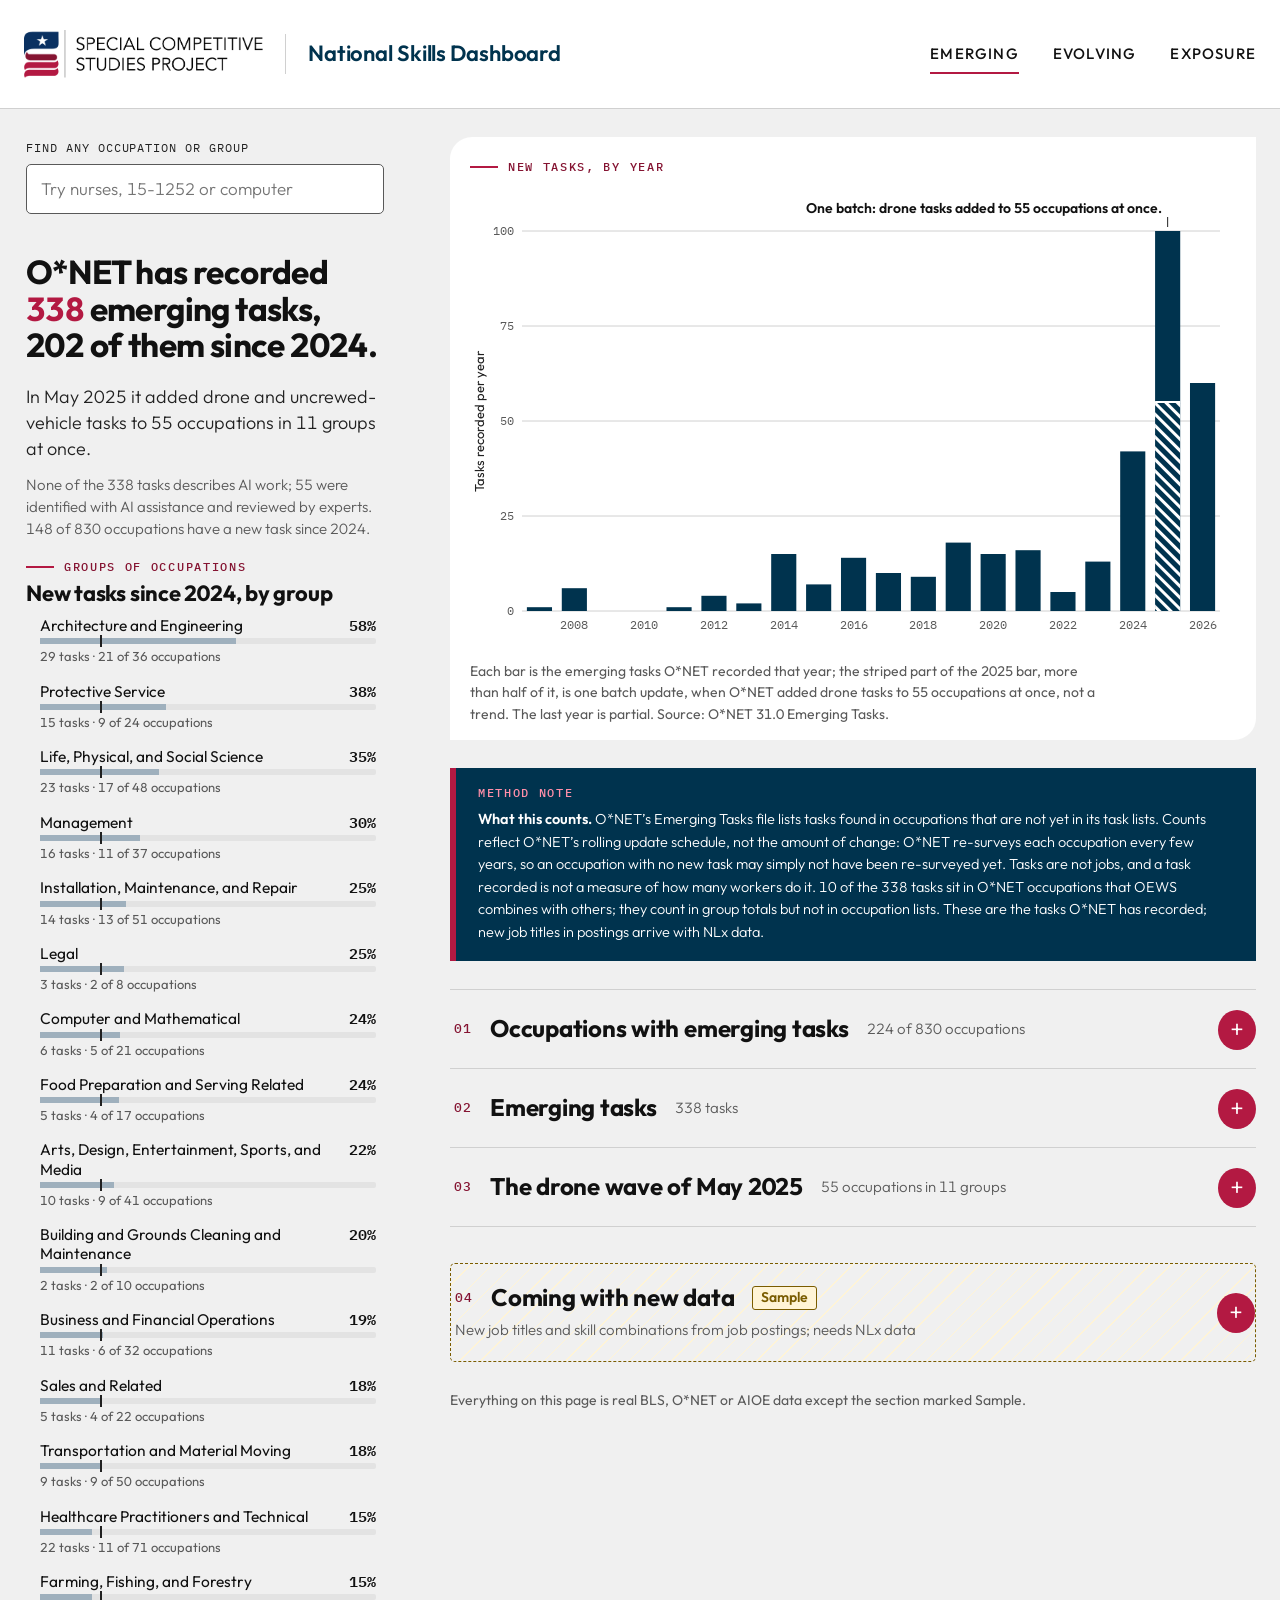
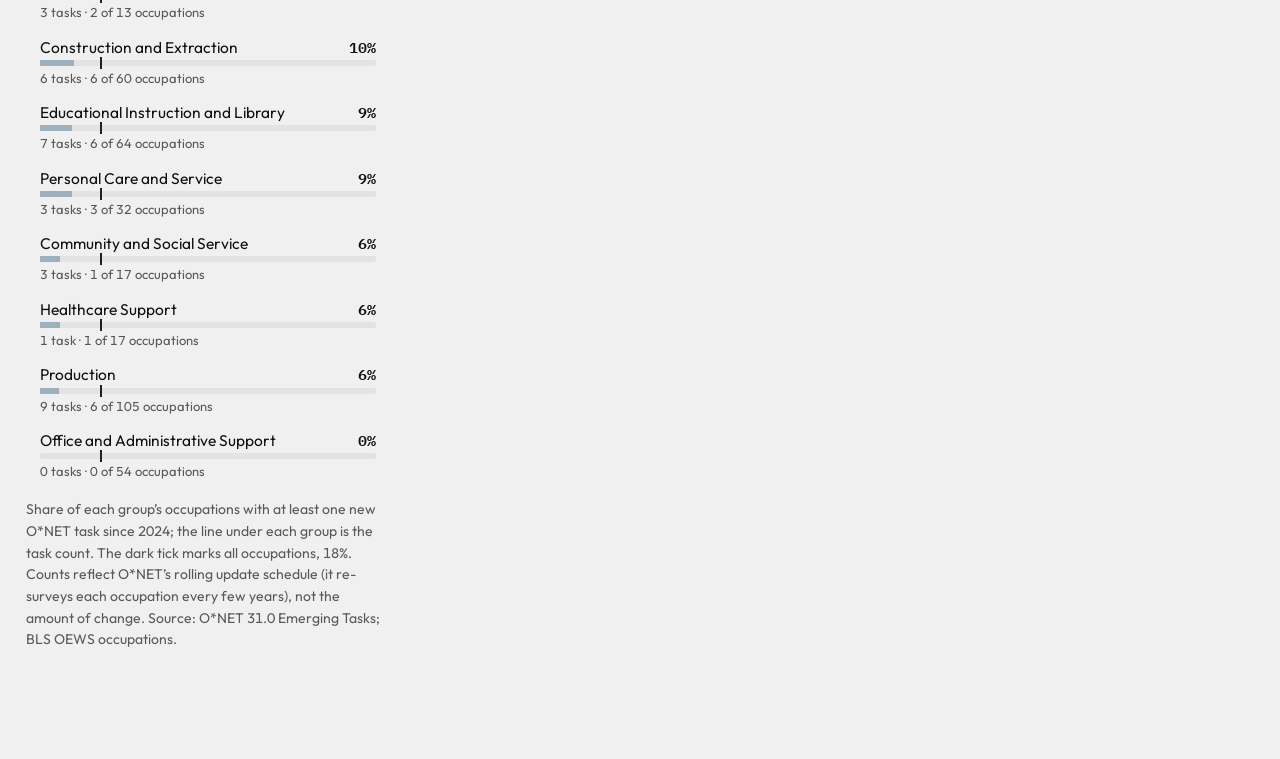
==== commit 3f1442dc: "Emerging: show occupations first" ====
--- a/emerging.html
+++ b/emerging.html
@@ -125,7 +125,7 @@
 }
 
 /* ---------- sections: closed, each ending in one plain source line ---------- */
-const secTasks = addSection("Emerging tasks", ""), secWave = addSection("The drone wave of May 2025", ""), secOccs = addSection("Occupations with emerging tasks", "");
+const secOccs = addSection("Occupations with emerging tasks", ""), secTasks = addSection("Emerging tasks", ""), secWave = addSection("The drone wave of May 2025", "");
 secTasks.body.innerHTML = `<div class="filters"><div><label for="src-f">Identified by</label><select id="src-f" class="sel-select"><option value="">Everyone</option><option value="Incumbent">Workers in the job</option><option value="Occupational Expert">Occupational experts</option><option value="AI/SME">AI-assisted, expert reviewed</option></select></div><div class="count-note" id="task-count"></div></div><div id="task-list"></div>`;
 function paintTasks() {
   if (!current) return;
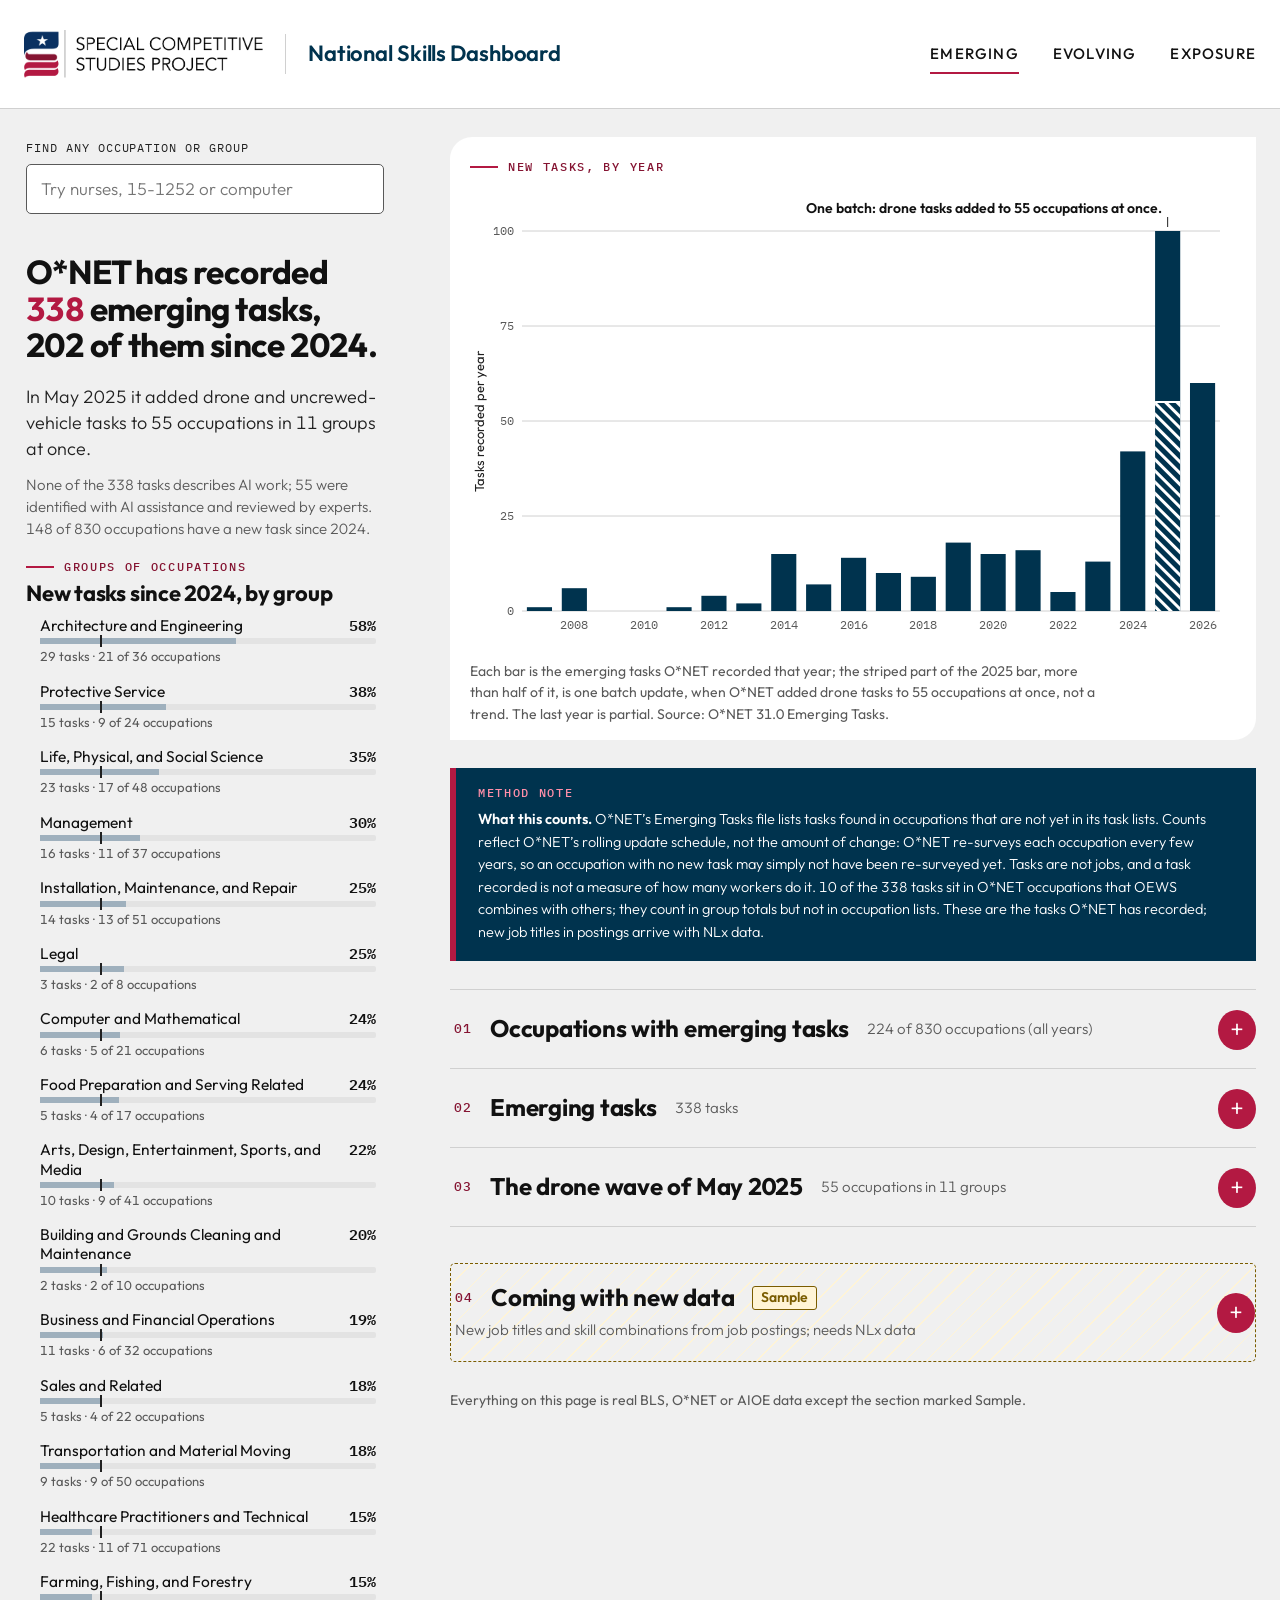
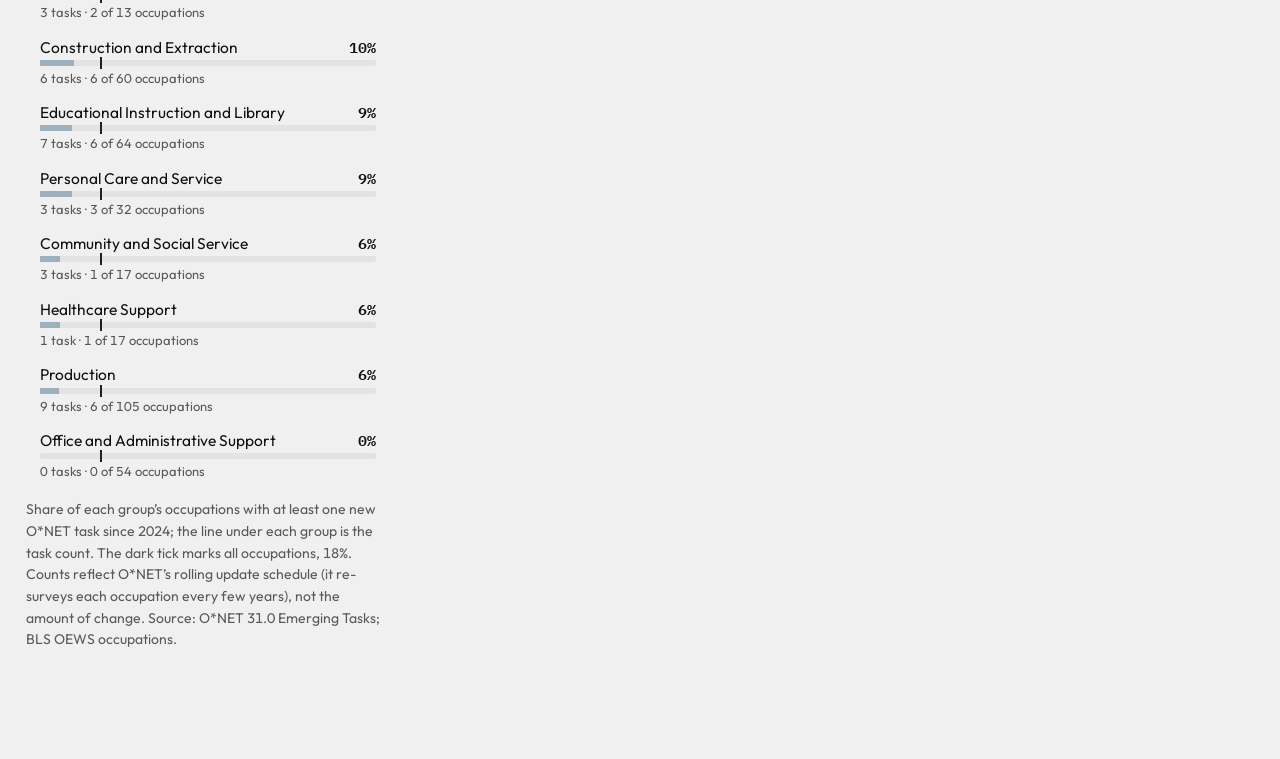
==== commit 947e93dd: "Clearer group selection and tab behavior" ====
--- a/emerging.html
+++ b/emerging.html
@@ -126,6 +126,7 @@
 
 /* ---------- sections: closed, each ending in one plain source line ---------- */
 const secOccs = addSection("Occupations with emerging tasks", ""), secTasks = addSection("Emerging tasks", ""), secWave = addSection("The drone wave of May 2025", "");
+setGroupSection(secOccs);
 secTasks.body.innerHTML = `<div class="filters"><div><label for="src-f">Identified by</label><select id="src-f" class="sel-select"><option value="">Everyone</option><option value="Incumbent">Workers in the job</option><option value="Occupational Expert">Occupational experts</option><option value="AI/SME">AI-assisted, expert reviewed</option></select></div><div class="count-note" id="task-count"></div></div><div id="task-list"></div>`;
 function paintTasks() {
   if (!current) return;
@@ -186,7 +187,7 @@
   const all = tasksOf(e), listing = listOf(e);
   $("chart-note").textContent = `${e.type === "all" ? "" : "Highlighted: " + (e.type === "occ" ? e.name : e.short) + ". "}Each bar is the emerging tasks O*NET recorded that year; the striped part of the ${monthName(WAVE_MONTH).split(" ")[1]} bar, more than half of it, is one batch update, when O*NET added drone tasks to ${WAVE.length} occupations at once, not a trend. The last year is partial. Source: ${SRC_TASKS}.`;
   secTasks.setSummary(`${plural(all.length, "task")}`);
-  tableOccs = listing.filter((o) => TASKS.some((t) => t.soc === o.soc)); secOccs.setSummary(`${tableOccs.length} of ${listing.length} occupations`); tablePaint();
+  tableOccs = listing.filter((o) => TASKS.some((t) => t.soc === o.soc)); secOccs.setSummary(`${tableOccs.length} of ${listing.length} occupations (all years)`); tablePaint();
   paintTasks(); paintWave(e); redraw();
   if (!first) fadeIn(["headline", "plate"]);
 }
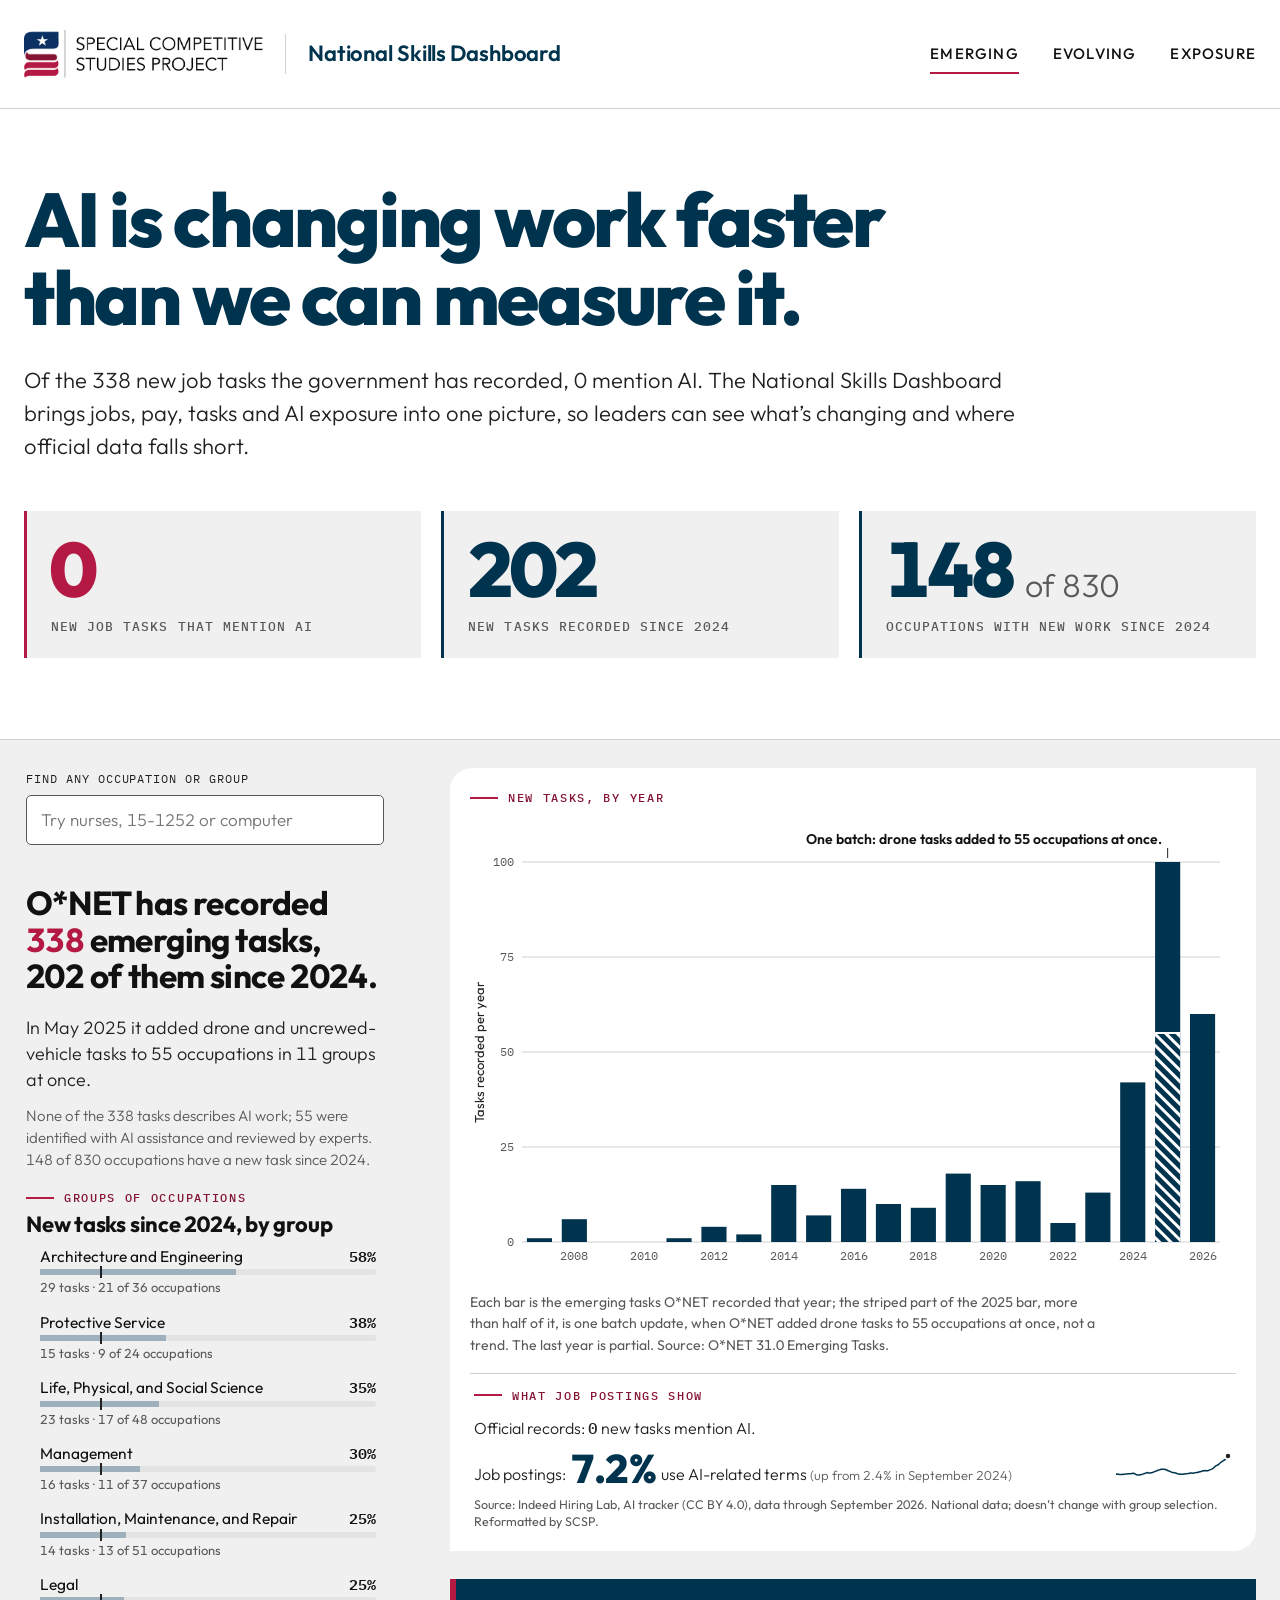
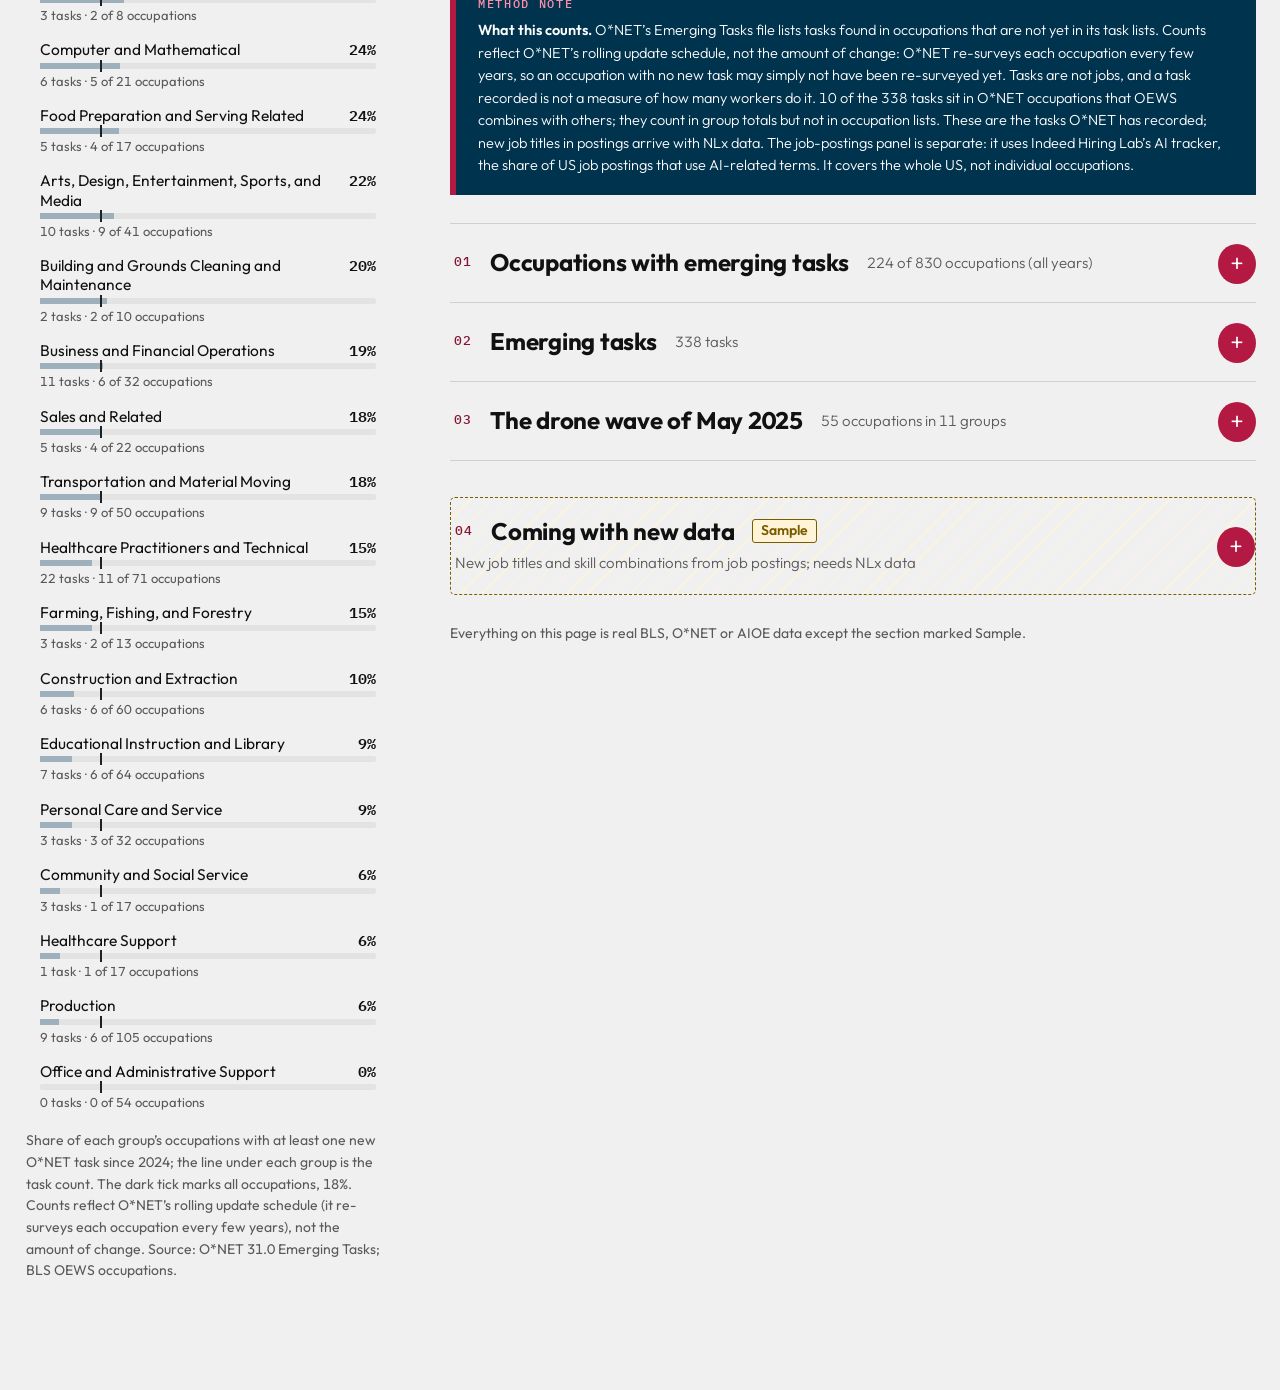
==== commit 1769ce42: "Publish the approved SCSP-style prototype: opening headlines, sticky header, job postings, reported " ====
--- a/emerging.html
+++ b/emerging.html
@@ -10,6 +10,12 @@
 <!-- workforce-data:start (written by public_data/build_prototype_data.py; do not edit) -->
 <script type="application/json" id="workforce-data">{"years":["19","21","23","25"],"settings":{"pay_tolerance_pct":3,"sensitivity_pcts":[0,2,3],"recent_tasks_from":2024},"total":{"emp":[146939100.0,140886310.0,151853870.0,155495730.0],"wage":[37840.0,45760.0,48060.0,50980.0],"proj":{"e25":170280.8,"e35":176198.5,"pct":3.5}},"groups":[{"code":"11-0000","name":"Management Occupations","emp":[8304270.0,8909910.0,10495770.0,11132700.0],"wage":[104690.0,102450.0,116880.0,126520.0],"proj":{"e25":13683.4,"e35":14527.6,"pct":6.2}},{"code":"13-0000","name":"Business and Financial Operations Occupations","emp":[8361760.0,9053790.0,10087830.0,10537240.0],"wage":[71120.0,76570.0,79050.0,82660.0],"proj":{"e25":11368.5,"e35":11997.1,"pct":5.5}},{"code":"15-0000","name":"Computer and Mathematical Occupations","emp":[4475420.0,4654750.0,5177400.0,5260110.0],"wage":[89980.0,97540.0,104200.0,109280.0],"proj":{"e25":5493.6,"e35":5896.7,"pct":7.3}},{"code":"17-0000","name":"Architecture and Engineering Occupations","emp":[2548470.0,2436520.0,2539660.0,2617130.0],"wage":[75350.0,79840.0,91420.0,99520.0],"proj":{"e25":2690.0,"e35":2872.5,"pct":6.8}},{"code":"19-0000","name":"Life, Physical, and Social Science Occupations","emp":[1253330.0,1273640.0,1389430.0,1473260.0],"wage":[70000.0,72740.0,78280.0,82530.0],"proj":{"e25":1628.7,"e35":1751.5,"pct":7.5}},{"code":"21-0000","name":"Community and Social Service Occupations","emp":[2233620.0,2239680.0,2418130.0,2668680.0],"wage":[44310.0,48410.0,52000.0,58300.0],"proj":{"e25":3270.1,"e35":3513.0,"pct":7.4}},{"code":"23-0000","name":"Legal Occupations","emp":[1166460.0,1178140.0,1240630.0,1305620.0],"wage":[88170.0,82430.0,99220.0,102500.0],"proj":{"e25":1445.7,"e35":1488.0,"pct":2.9}},{"code":"25-0000","name":"Educational Instruction and Library Occupations","emp":[8860510.0,8191930.0,8744560.0,9100570.0],"wage":[47800.0,57220.0,59940.0,60570.0],"proj":{"e25":9907.4,"e35":10049.4,"pct":1.4}},{"code":"27-0000","name":"Arts, Design, Entertainment, Sports, and Media Occupations","emp":[2053390.0,1815290.0,2106490.0,2046290.0],"wage":[47370.0,51190.0,58920.0,62750.0],"proj":{"e25":2986.0,"e35":3030.6,"pct":1.5}},{"code":"29-0000","name":"Healthcare Practitioners and Technical Occupations","emp":[8728440.0,8787730.0,9284210.0,9823860.0],"wage":[70870.0,75040.0,80820.0,86530.0],"proj":{"e25":10232.8,"e35":11052.4,"pct":8.0}},{"code":"31-0000","name":"Healthcare Support Occupations","emp":[6640030.0,6603680.0,7063530.0,7901670.0],"wage":[27850.0,29880.0,36140.0,38340.0],"proj":{"e25":8421.5,"e35":9544.2,"pct":13.3}},{"code":"33-0000","name":"Protective Service Occupations","emp":[3534200.0,3385030.0,3504330.0,3776610.0],"wage":[41180.0,46590.0,47760.0,50080.0],"proj":{"e25":3871.0,"e35":3915.2,"pct":1.1}},{"code":"35-0000","name":"Food Preparation and Serving Related Occupations","emp":[13475050.0,11201480.0,13247870.0,13680750.0],"wage":[23490.0,28400.0,32240.0,35050.0],"proj":{"e25":13826.5,"e35":14429.1,"pct":4.4}},{"code":"37-0000","name":"Building and Grounds Cleaning and Maintenance Occupations","emp":[4417970.0,4108810.0,4429070.0,4548260.0],"wage":[28000.0,30240.0,35990.0,37680.0],"proj":{"e25":5699.6,"e35":5845.2,"pct":2.6}},{"code":"39-0000","name":"Personal Care and Service Occupations","emp":[3268490.0,2566440.0,3040630.0,3255790.0],"wage":[27190.0,29450.0,34260.0,36410.0],"proj":{"e25":4487.3,"e35":4685.5,"pct":4.4}},{"code":"41-0000","name":"Sales and Related Occupations","emp":[14373590.0,13256290.0,13380660.0,13424300.0],"wage":[28510.0,30600.0,36760.0,38530.0],"proj":{"e25":14533.2,"e35":14326.4,"pct":-1.4}},{"code":"43-0000","name":"Office and Administrative Support Occupations","emp":[19288830.0,18299380.0,18533450.0,17753430.0],"wage":[36020.0,38050.0,44480.0,47450.0],"proj":{"e25":18792.7,"e35":18040.5,"pct":-4.0}},{"code":"45-0000","name":"Farming, Fishing, and Forestry Occupations","emp":[464480.0,452490.0,432200.0,435200.0],"wage":[27890.0,29860.0,35520.0,36630.0],"proj":{"e25":1036.0,"e35":1020.6,"pct":-1.5}},{"code":"47-0000","name":"Construction and Extraction Occupations","emp":[6130000.0,5848950.0,6225630.0,6425160.0],"wage":[46280.0,48210.0,55680.0,59540.0],"proj":{"e25":7492.9,"e35":7878.5,"pct":5.1}},{"code":"49-0000","name":"Installation, Maintenance, and Repair Occupations","emp":[5724510.0,5574410.0,5989460.0,6086190.0],"wage":[45530.0,47940.0,53920.0,59620.0],"proj":{"e25":6494.4,"e35":6847.1,"pct":5.4}},{"code":"51-0000","name":"Production Occupations","emp":[9119830.0,8408030.0,8770170.0,8565760.0],"wage":[35580.0,37710.0,43630.0,46990.0],"proj":{"e25":8780.5,"e35":8747.1,"pct":-0.4}},{"code":"53-0000","name":"Transportation and Material Moving Occupations","emp":[12516470.0,12639920.0,13752760.0,13677150.0],"wage":[33920.0,36860.0,40050.0,44350.0],"proj":{"e25":14139.0,"e35":14740.4,"pct":4.3}}],"occupations":[{"soc":"11-1011","t":"Chief Executives","g":"11-0000","emp":[209620.0,200480.0,211230.0,204350.0],"w":[184800.0,179520.0,206680.0,213990.0],"proj":{"e25":291.6,"e35":300.9,"pct":3.2},"exp":88.1,"nd":4,"dev":[],"aug":[],"own19":true},{"soc":"11-1021","t":"General and Operations Managers","g":"11-0000","emp":[2524600.0,2984920.0,3507810.0,3503020.0],"w":[93530.0,97970.0,101280.0,105770.0],"proj":{"e25":3599.0,"e35":3780.3,"pct":5.0},"exp":67.8,"nd":3,"dev":[],"aug":[],"own19":true},{"soc":"11-2011","t":"Advertising and Promotions Managers","g":"11-0000","emp":[24530.0,22520.0,20630.0,21470.0],"w":[118590.0,127150.0,131870.0,133660.0],"proj":{"e25":33.2,"e35":31.9,"pct":-3.7},"exp":83.9,"nd":3,"dev":[],"aug":[],"own19":true},{"soc":"11-2021","t":"Marketing Managers","g":"11-0000","emp":[270280.0,278690.0,368940.0,395240.0],"w":[145170.0,135030.0,157620.0,166790.0],"proj":{"e25":421.6,"e35":450.8,"pct":6.9},"exp":83.4,"nd":6,"dev":[],"aug":["Atlassian JIRA"],"own19":true},{"soc":"11-2022","t":"Sales Managers","g":"11-0000","emp":[415700.0,453800.0,575880.0,637080.0],"w":[118590.0,127490.0,135160.0,148270.0],"proj":{"e25":650.1,"e35":679.1,"pct":4.5},"exp":87.6,"nd":5,"dev":[],"aug":[],"own19":true},{"soc":"11-2032","t":"Public Relations Managers","g":"11-0000","emp":[null,59850.0,72760.0,74850.0],"w":[null,125780.0,134760.0,146910.0],"proj":{"e25":80.8,"e35":85.4,"pct":5.7},"exp":91.4,"nd":4,"dev":[],"aug":[],"own19":false},{"soc":"11-2033","t":"Fundraising Managers","g":"11-0000","emp":[null,23190.0,31810.0,38810.0],"w":[null,100810.0,119200.0,125470.0],"proj":{"e25":48.8,"e35":51.4,"pct":5.4},"exp":91.4,"nd":7,"dev":[],"aug":[],"own19":false},{"soc":"11-3012","t":"Administrative Services Managers","g":"11-0000","emp":[null,224620.0,242520.0,263960.0],"w":[null,100170.0,106470.0,114130.0],"proj":{"e25":279.0,"e35":293.3,"pct":5.2},"exp":70.7,"nd":5,"dev":[],"aug":[],"own19":false},{"soc":"11-3013","t":"Facilities Managers","g":"11-0000","emp":[null,101230.0,131400.0,156180.0],"w":[null,97930.0,102340.0,106660.0],"proj":{"e25":165.9,"e35":173.5,"pct":4.6},"exp":70.7,"nd":6,"dev":[],"aug":[],"own19":false},{"soc":"11-3021","t":"Computer and Information Systems Managers","g":"11-0000","emp":[442600.0,485190.0,592600.0,670570.0],"w":[147430.0,159010.0,169510.0,175140.0],"proj":{"e25":685.8,"e35":793.9,"pct":15.8},"exp":75.2,"nd":3,"dev":[],"aug":[],"own19":true},{"soc":"11-3031","t":"Financial Managers","g":"11-0000","emp":[670100.0,681070.0,787340.0,841710.0],"w":[126710.0,131710.0,156100.0,166570.0],"proj":{"e25":879.7,"e35":964.6,"pct":9.7},"exp":87.8,"nd":6,"dev":[],"aug":["Intuit QuickBooks"],"own19":true},{"soc":"11-3051","t":"Industrial Production Managers","g":"11-0000","emp":[189080.0,192270.0,222890.0,246250.0],"w":[108980.0,103150.0,116970.0,126060.0],"proj":{"e25":252.1,"e35":258.6,"pct":2.6},"exp":58.8,"nd":5,"dev":[],"aug":[],"own19":true},{"soc":"11-3061","t":"Purchasing Managers","g":"11-0000","emp":[69730.0,69310.0,77530.0,84320.0],"w":[117660.0,127150.0,136380.0,148080.0],"proj":{"e25":88.3,"e35":91.8,"pct":4.0},"exp":91.9,"nd":6,"dev":[],"aug":[],"own19":true},{"soc":"11-3071","t":"Transportation, Storage, and Distribution Managers","g":"11-0000","emp":[138910.0,144640.0,198780.0,221180.0],"w":[92780.0,98230.0,99200.0,107230.0],"proj":{"e25":228.1,"e35":242.1,"pct":6.1},"exp":73.5,"nd":7,"dev":[],"aug":[],"own19":true},{"soc":"11-3111","t":"Compensation and Benefits Managers","g":"11-0000","emp":[16660.0,15330.0,18690.0,22940.0],"w":[117870.0,127530.0,136380.0,149230.0],"proj":{"e25":23.7,"e35":24.0,"pct":1.1},"exp":93.9,"nd":5,"dev":[],"aug":["Oracle HRIS","Workday software"],"own19":true},{"soc":"11-3121","t":"Human Resources Managers","g":"11-0000","emp":[157500.0,166530.0,200600.0,220660.0],"w":[116570.0,126230.0,136350.0,149280.0],"proj":{"e25":224.9,"e35":237.4,"pct":5.5},"exp":90.6,"nd":7,"dev":[],"aug":["Oracle HRIS","Workday software"],"own19":true},{"soc":"11-3131","t":"Training and Development Managers","g":"11-0000","emp":[38690.0,35830.0,41540.0,48050.0],"w":[115900.0,120130.0,125040.0,133000.0],"proj":{"e25":50.2,"e35":53.5,"pct":6.4},"exp":89.4,"nd":5,"dev":[],"aug":[],"own19":true},{"soc":"11-9013","t":"Farmers, Ranchers, and Other Agricultural Managers","g":"11-0000","emp":[5610.0,5220.0,6150.0,6500.0],"w":[72120.0,73060.0,83770.0,89900.0],"proj":{"e25":788.7,"e35":762.2,"pct":-3.4},"exp":45.4,"nd":2,"dev":[],"aug":[],"own19":true},{"soc":"11-9021","t":"Construction Managers","g":"11-0000","emp":[296840.0,284750.0,329190.0,380360.0],"w":[92780.0,98890.0,104900.0,114990.0],"proj":{"e25":609.1,"e35":664.3,"pct":9.1},"exp":66.4,"nd":6,"dev":[],"aug":[],"own19":true},{"soc":"11-9031","t":"Education and Childcare Administrators, Preschool and Daycare","g":"11-0000","emp":[52950.0,56430.0,64090.0,73660.0],"w":[45540.0,47310.0,54290.0,59300.0],"proj":{"e25":91.9,"e35":89.0,"pct":-3.1},"exp":75.8,"nd":1,"dev":[],"aug":[],"own19":true},{"soc":"11-9032","t":"Education Administrators, Kindergarten through Secondary","g":"11-0000","emp":[272880.0,274710.0,302580.0,328330.0],"w":[92620.0,98420.0,103460.0,105870.0],"proj":{"e25":343.8,"e35":342.7,"pct":-0.3},"exp":83.0,"nd":3,"dev":[],"aug":[],"own19":true},{"soc":"11-9033","t":"Education Administrators, Postsecondary","g":"11-0000","emp":[158340.0,155990.0,167270.0,180470.0],"w":[92970.0,96910.0,102610.0,104590.0],"proj":{"e25":231.8,"e35":235.9,"pct":1.8},"exp":96.2,"nd":5,"dev":[],"aug":[],"own19":true},{"soc":"11-9039","t":"Education Administrators, All Other","g":"11-0000","emp":[47520.0,49970.0,50690.0,55130.0],"w":[84050.0,90560.0,88460.0,95200.0],"proj":{"e25":62.0,"e35":63.0,"pct":1.6},"exp":null,"nd":null,"dev":[],"aug":[],"own19":true},{"soc":"11-9041","t":"Architectural and Engineering Managers","g":"11-0000","emp":[187840.0,187100.0,207800.0,220260.0],"w":[147060.0,152350.0,165370.0,171270.0],"proj":{"e25":220.9,"e35":233.1,"pct":5.5},"exp":66.6,"nd":4,"dev":[],"aug":["Autodesk AutoCAD"],"own19":true},{"soc":"11-9051","t":"Food Service Managers","g":"11-0000","emp":[249000.0,210680.0,246070.0,238430.0],"w":[56600.0,59440.0,63060.0,69390.0],"proj":{"e25":344.3,"e35":364.2,"pct":5.8},"exp":52.2,"nd":1,"dev":[],"aug":[],"own19":true},{"soc":"11-9071","t":"Gambling Managers","g":"11-0000","emp":[4580.0,3660.0,4590.0,5030.0],"w":[72570.0,76910.0,82380.0,93220.0],"proj":{"e25":5.6,"e35":5.8,"pct":3.6},"exp":69.0,"nd":3,"dev":[],"aug":[],"own19":true},{"soc":"11-9072","t":"Entertainment and Recreation Managers, Except Gambling","g":"11-0000","emp":[null,17800.0,29690.0,37980.0],"w":[null,62000.0,73460.0,79520.0],"proj":{"e25":43.9,"e35":46.5,"pct":6.0},"exp":74.0,"nd":2,"dev":[],"aug":[],"own19":false},{"soc":"11-9081","t":"Lodging Managers","g":"11-0000","emp":[40110.0,35920.0,41980.0,42620.0],"w":[57000.0,59430.0,65360.0,69250.0],"proj":{"e25":54.8,"e35":56.9,"pct":3.8},"exp":60.9,"nd":4,"dev":[],"aug":[],"own19":true},{"soc":"11-9111","t":"Medical and Health Services Managers","g":"11-0000","emp":[406060.0,436770.0,515100.0,597080.0],"w":[94290.0,101340.0,110680.0,123860.0],"proj":{"e25":640.4,"e35":795.5,"pct":24.2},"exp":88.2,"nd":4,"dev":[],"aug":[],"own19":true},{"soc":"11-9121","t":"Natural Sciences Managers","g":"11-0000","emp":[65860.0,74760.0,96520.0,108690.0],"w":[133390.0,137900.0,157740.0,167220.0],"proj":{"e25":112.2,"e35":121.5,"pct":8.2},"exp":84.5,"nd":6,"dev":[],"aug":[],"own19":true},{"soc":"11-9131","t":"Postmasters and Mail Superintendents","g":"11-0000","emp":[13820.0,12750.0,13810.0,13810.0],"w":[76880.0,80250.0,88670.0,96660.0],"proj":{"e25":13.3,"e35":13.2,"pct":-0.3},"exp":72.6,"nd":3,"dev":[],"aug":[],"own19":true},{"soc":"11-9141","t":"Property, Real Estate, and Community Association Managers","g":"11-0000","emp":[234170.0,234680.0,284120.0,311180.0],"w":[56780.0,59230.0,62850.0,69990.0],"proj":{"e25":460.4,"e35":477.6,"pct":3.7},"exp":83.8,"nd":5,"dev":[],"aug":[],"own19":true},{"soc":"11-9151","t":"Social and Community Service Managers","g":"11-0000","emp":[157320.0,156400.0,173650.0,209330.0],"w":[70160.0,74000.0,77030.0,80390.0],"proj":{"e25":231.0,"e35":247.7,"pct":7.2},"exp":84.0,"nd":1,"dev":[],"aug":[],"own19":true},{"soc":"11-9161","t":"Emergency Management Directors","g":"11-0000","emp":[10440.0,10320.0,11910.0,13500.0],"w":[72980.0,76730.0,83960.0,93330.0],"proj":{"e25":14.0,"e35":14.5,"pct":3.9},"exp":73.1,"nd":4,"dev":[],"aug":[],"own19":true},{"soc":"11-9171","t":"Funeral Home Managers","g":"11-0000","emp":[10590.0,12710.0,14200.0,13910.0],"w":[73130.0,74000.0,75660.0,78790.0],"proj":{"e25":34.8,"e35":36.2,"pct":4.1},"exp":58.1,"nd":3,"dev":[],"aug":[],"own19":true},{"soc":"11-9179","t":"Personal Service Managers, All Other","g":"11-0000","emp":[null,7350.0,11170.0,10450.0],"w":[null,60360.0,57570.0,69770.0],"proj":{"e25":25.5,"e35":27.1,"pct":6.2},"exp":74.0,"nd":2,"dev":[],"aug":[],"own19":false},{"soc":"11-9199","t":"Managers, All Other","g":"11-0000","emp":[null,497890.0,589750.0,622190.0],"w":[null,124650.0,133560.0,141900.0],"proj":{"e25":1338.8,"e35":1404.4,"pct":4.9},"exp":74.0,"nd":8,"dev":[],"aug":["Google Workspace software"],"own19":false},{"soc":"13-1011","t":"Agents and Business Managers of Artists, Performers, and Athletes","g":"13-0000","emp":[15620.0,12480.0,12870.0,12620.0],"w":[72200.0,78410.0,84900.0,82890.0],"proj":{"e25":26.9,"e35":29.5,"pct":9.7},"exp":85.1,"nd":0,"dev":[],"aug":[],"own19":true},{"soc":"13-1020","t":"Buyers and Purchasing Agents","g":"13-0000","emp":[425970.0,439020.0,477980.0,491430.0],"w":[61080.0,63470.0,71950.0,77710.0],"proj":{"e25":516.1,"e35":547.0,"pct":6.0},"exp":null,"nd":null,"dev":[],"aug":[],"own19":true},{"soc":"13-1031","t":"Claims Adjusters, Examiners, and Investigators","g":"13-0000","emp":[292080.0,278140.0,293780.0,324230.0],"w":[61920.0,65080.0,75050.0,78000.0],"proj":{"e25":376.1,"e35":355.5,"pct":-5.5},"exp":80.2,"nd":4,"dev":[],"aug":[],"own19":true},{"soc":"13-1032","t":"Insurance Appraisers, Auto Damage","g":"13-0000","emp":[12160.0,11430.0,8670.0,11560.0],"w":[58330.0,62680.0,74520.0,78240.0],"proj":{"e25":13.5,"e35":12.4,"pct":-8.7},"exp":64.0,"nd":2,"dev":[],"aug":[],"own19":true},{"soc":"13-1041","t":"Compliance Officers","g":"13-0000","emp":[322880.0,334340.0,383620.0,417070.0],"w":[70520.0,71650.0,75670.0,80730.0],"proj":{"e25":436.4,"e35":453.1,"pct":3.8},"exp":63.5,"nd":7,"dev":[],"aug":["Google Workspace software"],"own19":true},{"soc":"13-1051","t":"Cost Estimators","g":"13-0000","emp":[214740.0,208950.0,220970.0,224220.0],"w":[66450.0,65170.0,74740.0,78740.0],"proj":{"e25":226.4,"e35":219.5,"pct":-3.1},"exp":81.1,"nd":5,"dev":[],"aug":[],"own19":true},{"soc":"13-1071","t":"Human Resources Specialists","g":"13-0000","emp":[670880.0,740830.0,895970.0,912430.0],"w":[58080.0,62290.0,67650.0,75940.0],"proj":{"e25":939.7,"e35":999.7,"pct":6.4},"exp":96.8,"nd":7,"dev":[],"aug":["Oracle HRIS","Workday software"],"own19":true},{"soc":"13-1074","t":"Farm Labor Contractors","g":"13-0000","emp":[140.0,440.0,460.0,310.0],"w":[56390.0,47770.0,45730.0,58460.0],"proj":{"e25":1.9,"e35":2.0,"pct":7.4},"exp":39.4,"nd":0,"dev":[],"aug":[],"own19":true},{"soc":"13-1075","t":"Labor Relations Specialists","g":"13-0000","emp":[76240.0,63810.0,62800.0,64810.0],"w":[69940.0,77010.0,89980.0,95420.0],"proj":{"e25":66.3,"e35":67.7,"pct":2.1},"exp":93.0,"nd":7,"dev":[],"aug":["Oracle HRIS","Workday software"],"own19":true},{"soc":"13-1081","t":"Logisticians","g":"13-0000","emp":[177860.0,189320.0,228470.0,251040.0],"w":[72760.0,77030.0,79400.0,82320.0],"proj":{"e25":255.1,"e35":300.0,"pct":17.6},"exp":79.5,"nd":10,"dev":[],"aug":["Microsoft Power BI","Tableau"],"own19":true},{"soc":"13-1082","t":"Project Management Specialists","g":"13-0000","emp":[null,743860.0,947630.0,1066670.0],"w":[null,94500.0,98580.0,102320.0],"proj":{"e25":1094.3,"e35":1167.4,"pct":6.7},"exp":75.6,"nd":6,"dev":[],"aug":["Atlassian JIRA"],"own19":false},{"soc":"13-1111","t":"Management Analysts","g":"13-0000","emp":[711830.0,768450.0,838140.0,898280.0],"w":[89130.0,93000.0,99410.0,101860.0],"proj":{"e25":1077.1,"e35":1186.3,"pct":10.1},"exp":96.6,"nd":11,"dev":[],"aug":["Atlassian JIRA","Microsoft Power BI","Tableau"],"own19":true},{"soc":"13-1121","t":"Meeting, Convention, and Event Planners","g":"13-0000","emp":[119350.0,98150.0,122130.0,142860.0],"w":[46050.0,49470.0,56920.0,61160.0],"proj":{"e25":172.1,"e35":182.1,"pct":5.8},"exp":61.9,"nd":4,"dev":[],"aug":[],"own19":true},{"soc":"13-1131","t":"Fundraisers","g":"13-0000","emp":[85600.0,82080.0,101730.0,111040.0],"w":[56930.0,60660.0,64160.0,72550.0],"proj":{"e25":140.9,"e35":148.7,"pct":5.5},"exp":92.1,"nd":7,"dev":[],"aug":[],"own19":true},{"soc":"13-1141","t":"Compensation, Benefits, and Job Analysis Specialists","g":"13-0000","emp":[88290.0,87750.0,99850.0,112380.0],"w":[59160.0,64120.0,74530.0,78210.0],"proj":{"e25":118.1,"e35":125.2,"pct":6.0},"exp":90.8,"nd":6,"dev":[],"aug":["Oracle HRIS","Workday software"],"own19":true},{"soc":"13-1151","t":"Training and Development Specialists","g":"13-0000","emp":[313920.0,336030.0,403480.0,458300.0],"w":[57980.0,61570.0,64340.0,69280.0],"proj":{"e25":472.5,"e35":523.7,"pct":10.8},"exp":88.5,"nd":5,"dev":[],"aug":[],"own19":true},{"soc":"13-1161","t":"Market Research Analysts and Marketing Specialists","g":"13-0000","emp":[701980.0,727540.0,846370.0,899580.0],"w":[58780.0,63920.0,74680.0,78760.0],"proj":{"e25":952.7,"e35":1019.0,"pct":7.0},"exp":90.4,"nd":25,"dev":[],"aug":["Adobe Creative Cloud software","Canva","Google Analytics","Semrush"],"own19":true},{"soc":"13-1199","t":"Business Operations Specialists, All Other","g":"13-0000","emp":[null,1030330.0,1103440.0,1087090.0],"w":[null,74670.0,79590.0,83050.0],"proj":{"e25":1157.6,"e35":1202.3,"pct":3.9},"exp":74.6,"nd":17,"dev":[],"aug":["Atlassian JIRA","Google Analytics","Microsoft Power BI","Tableau"],"own19":false},{"soc":"13-2011","t":"Accountants and Auditors","g":"13-0000","emp":[1270750.0,1318550.0,1435770.0,1449500.0],"w":[71740.0,77250.0,79880.0,83680.0],"proj":{"e25":1595.2,"e35":1674.6,"pct":5.0},"exp":83.6,"nd":6,"dev":[],"aug":["Intuit QuickBooks"],"own19":true},{"soc":"13-2020","t":"Property Appraisers and Assessors","g":"13-0000","emp":[54770.0,58340.0,62090.0,57070.0],"w":[56830.0,61340.0,61630.0,67960.0],"proj":{"e25":68.4,"e35":70.7,"pct":3.5},"exp":null,"nd":null,"dev":[],"aug":[],"own19":true},{"soc":"13-2031","t":"Budget Analysts","g":"13-0000","emp":[50540.0,47440.0,47310.0,47160.0],"w":[73360.0,79940.0,84940.0,91640.0],"proj":{"e25":50.4,"e35":51.3,"pct":1.9},"exp":88.0,"nd":8,"dev":[],"aug":["Microsoft Power BI"],"own19":true},{"soc":"13-2041","t":"Credit Analysts","g":"13-0000","emp":[69620.0,68770.0,73200.0,64390.0],"w":[72410.0,77440.0,79420.0,83510.0],"proj":{"e25":64.7,"e35":61.9,"pct":-4.3},"exp":79.8,"nd":5,"dev":[],"aug":[],"own19":true},{"soc":"13-2051","t":"Financial and Investment Analysts","g":"13-0000","emp":[null,291880.0,325220.0,361980.0],"w":[null,91580.0,99010.0,102740.0],"proj":{"e25":377.2,"e35":404.3,"pct":7.2},"exp":86.9,"nd":8,"dev":[],"aug":["Microsoft Power BI","Tableau"],"own19":false},{"soc":"13-2052","t":"Personal Financial Advisors","g":"13-0000","emp":[231180.0,263030.0,272190.0,266800.0],"w":[90440.0,94170.0,99580.0,105070.0],"proj":{"e25":299.4,"e35":303.5,"pct":1.4},"exp":92.0,"nd":3,"dev":[],"aug":[],"own19":true},{"soc":"13-2053","t":"Insurance Underwriters","g":"13-0000","emp":[103370.0,107690.0,101310.0,105420.0],"w":[70910.0,76390.0,77860.0,81370.0],"proj":{"e25":125.6,"e35":120.8,"pct":-3.8},"exp":86.5,"nd":4,"dev":[],"aug":[],"own19":true},{"soc":"13-2054","t":"Financial Risk Specialists","g":"13-0000","emp":[null,54320.0,55290.0,63850.0],"w":[null,100000.0,106090.0,117330.0],"proj":{"e25":66.0,"e35":70.8,"pct":7.4},"exp":86.6,"nd":8,"dev":[],"aug":["Microsoft Power BI","Tableau"],"own19":false},{"soc":"13-2061","t":"Financial Examiners","g":"13-0000","emp":[65580.0,60750.0,63440.0,67830.0],"w":[74110.0,81410.0,84300.0,94160.0],"proj":{"e25":70.0,"e35":76.5,"pct":9.3},"exp":90.5,"nd":5,"dev":[],"aug":[],"own19":true},{"soc":"13-2071","t":"Credit Counselors","g":"13-0000","emp":[32140.0,31230.0,27950.0,27770.0],"w":[44950.0,47580.0,48570.0,52230.0],"proj":{"e25":31.2,"e35":32.3,"pct":3.3},"exp":90.2,"nd":5,"dev":[],"aug":[],"own19":true},{"soc":"13-2072","t":"Loan Officers","g":"13-0000","emp":[317050.0,340170.0,321090.0,274330.0],"w":[59440.0,63380.0,69990.0,76690.0],"proj":{"e25":283.0,"e35":286.0,"pct":1.1},"exp":94.4,"nd":3,"dev":[],"aug":[],"own19":true},{"soc":"13-2081","t":"Tax Examiners and Collectors, and Revenue Agents","g":"13-0000","emp":[53160.0,52270.0,50250.0,56610.0],"w":[55390.0,56780.0,58530.0,62370.0],"proj":{"e25":60.1,"e35":59.5,"pct":-1.0},"exp":85.6,"nd":8,"dev":[],"aug":[],"own19":true},{"soc":"13-2082","t":"Tax Preparers","g":"13-0000","emp":[69100.0,83190.0,81650.0,76480.0],"w":[41970.0,46290.0,49010.0,54920.0],"proj":{"e25":95.8,"e35":100.3,"pct":4.7},"exp":81.5,"nd":5,"dev":[],"aug":[],"own19":true},{"soc":"13-2099","t":"Financial Specialists, All Other","g":"13-0000","emp":[null,123200.0,122730.0,132130.0],"w":[null,73240.0,78310.0,81100.0],"proj":{"e25":137.8,"e35":143.4,"pct":4.1},"exp":85.4,"nd":13,"dev":[],"aug":["Tableau"],"own19":false},{"soc":"15-1211","t":"Computer Systems Analysts","g":"15-0000","emp":[549190.0,505150.0,498810.0,519530.0],"w":[90740.0,99270.0,103800.0,105850.0],"proj":{"e25":544.4,"e35":587.2,"pct":7.9},"exp":78.8,"nd":15,"dev":[],"aug":["Atlassian JIRA","Microsoft Power BI","Tableau"],"own19":true},{"soc":"15-1212","t":"Information Security Analysts","g":"15-0000","emp":[131060.0,157220.0,175350.0,190650.0],"w":[93370.0,102600.0,120360.0,129180.0],"proj":{"e25":192.9,"e35":233.4,"pct":21.0},"exp":78.6,"nd":14,"dev":[],"aug":[],"own19":true},{"soc":"15-1221","t":"Computer and Information Research Scientists","g":"15-0000","emp":[29170.0,30840.0,35210.0,37200.0],"w":[117340.0,131490.0,145080.0,140300.0],"proj":{"e25":38.6,"e35":47.0,"pct":21.8},"exp":75.9,"nd":34,"dev":["Amazon Web Services AWS SageMaker","Hugging Face","LangChain","PyTorch","Scikit-learn","TensorFlow"],"aug":["GitHub"],"own19":true},{"soc":"15-1231","t":"Computer Network Support Specialists","g":"15-0000","emp":[184290.0,176200.0,158720.0,146190.0],"w":[58480.0,62760.0,71530.0,76220.0],"proj":{"e25":152.5,"e35":154.4,"pct":1.2},"exp":67.2,"nd":10,"dev":[],"aug":[],"own19":true},{"soc":"15-1232","t":"Computer User Support Specialists","g":"15-0000","emp":[637560.0,654310.0,689700.0,717190.0],"w":[49010.0,49770.0,59240.0,61860.0],"proj":{"e25":750.6,"e35":724.4,"pct":-3.5},"exp":57.5,"nd":12,"dev":[],"aug":[],"own19":true},{"soc":"15-1241","t":"Computer Network Architects","g":"15-0000","emp":[148520.0,168830.0,174100.0,179740.0],"w":[113720.0,120520.0,129840.0,134050.0],"proj":{"e25":181.8,"e35":195.8,"pct":7.7},"exp":61.4,"nd":21,"dev":[],"aug":["Autodesk AutoCAD"],"own19":true},{"soc":"15-1242","t":"Database Administrators","g":"15-0000","emp":[null,85870.0,76140.0,69990.0],"w":[null,96710.0,101510.0,104620.0],"proj":{"e25":75.0,"e35":74.9,"pct":-0.1},"exp":76.4,"nd":38,"dev":[],"aug":["Atlassian JIRA","GitHub","Microsoft Power BI","Tableau"],"own19":false},{"soc":"15-1243","t":"Database Architects","g":"15-0000","emp":[null,50440.0,59920.0,67140.0],"w":[null,123430.0,134700.0,139500.0],"proj":{"e25":69.5,"e35":76.0,"pct":9.4},"exp":77.0,"nd":16,"dev":[],"aug":["Microsoft Power BI","Tableau"],"own19":false},{"soc":"15-1244","t":"Network and Computer Systems Administrators","g":"15-0000","emp":[351730.0,316760.0,323020.0,314340.0],"w":[84910.0,80600.0,95360.0,99130.0],"proj":{"e25":323.6,"e35":310.4,"pct":-4.1},"exp":61.3,"nd":18,"dev":[],"aug":[],"own19":true},{"soc":"15-1251","t":"Computer Programmers","g":"15-0000","emp":[185470.0,152610.0,120370.0,92230.0],"w":[88630.0,93000.0,99700.0,100390.0],"proj":{"e25":110.8,"e35":102.7,"pct":-7.3},"exp":77.2,"nd":19,"dev":[],"aug":["Microsoft Visual Studio"],"own19":true},{"soc":"15-1252","t":"Software Developers","g":"15-0000","emp":[null,1364180.0,1656880.0,1687890.0],"w":[null,120730.0,132270.0,135980.0],"proj":{"e25":1717.8,"e35":1892.6,"pct":10.2},"exp":77.1,"nd":30,"dev":[],"aug":["Atlassian JIRA","GitHub"],"own19":false},{"soc":"15-1253","t":"Software Quality Assurance Analysts and Testers","g":"15-0000","emp":[null,190120.0,203040.0,186740.0],"w":[null,98220.0,101800.0,104300.0],"proj":{"e25":187.6,"e35":198.2,"pct":5.7},"exp":77.6,"nd":24,"dev":[],"aug":["Atlassian JIRA","GitHub"],"own19":false},{"soc":"15-1254","t":"Web Developers","g":"15-0000","emp":[null,84820.0,85350.0,70190.0],"w":[null,77030.0,84960.0,92650.0],"proj":{"e25":87.4,"e35":90.6,"pct":3.8},"exp":71.5,"nd":37,"dev":[],"aug":["Atlassian JIRA","GitHub"],"own19":false},{"soc":"15-1255","t":"Web and Digital Interface Designers","g":"15-0000","emp":[null,82380.0,111060.0,113330.0],"w":[null,79890.0,98540.0,104000.0],"proj":{"e25":132.7,"e35":140.8,"pct":6.0},"exp":74.5,"nd":18,"dev":[],"aug":["Adobe Creative Cloud software","Adobe Illustrator","Adobe Photoshop","Atlassian JIRA","Autodesk Maya","Figma"],"own19":false},{"soc":"15-1299","t":"Computer Occupations, All Other","g":"15-0000","emp":[376660.0,370190.0,437170.0,435370.0],"w":[89500.0,95270.0,104920.0,116580.0],"proj":{"e25":471.2,"e35":495.3,"pct":5.1},"exp":69.1,"nd":75,"dev":[],"aug":["Adobe Photoshop","Atlassian Confluence","Atlassian JIRA","Autodesk AutoCAD","GitHub","Google Analytics"],"own19":true},{"soc":"15-2011","t":"Actuaries","g":"15-0000","emp":[21720.0,23040.0,25470.0,26670.0],"w":[113350.0,105900.0,120000.0,130000.0],"proj":{"e25":31.2,"e35":34.1,"pct":9.2},"exp":83.1,"nd":10,"dev":[],"aug":["Microsoft Power BI","Tableau"],"own19":true},{"soc":"15-2021","t":"Mathematicians","g":"15-0000","emp":[2210.0,1770.0,2220.0,2030.0],"w":[99050.0,108100.0,116440.0,126710.0],"proj":{"e25":2.2,"e35":2.2,"pct":0.6},"exp":82.1,"nd":12,"dev":[],"aug":["Atlassian JIRA","Chatbot software"],"own19":true},{"soc":"15-2031","t":"Operations Research Analysts","g":"15-0000","emp":[91830.0,98700.0,117880.0,108510.0],"w":[80500.0,82360.0,83640.0,88940.0],"proj":{"e25":113.1,"e35":126.6,"pct":11.9},"exp":84.2,"nd":9,"dev":[],"aug":["Microsoft Power BI","Tableau"],"own19":true},{"soc":"15-2041","t":"Statisticians","g":"15-0000","emp":[38550.0,31370.0,29950.0,29030.0],"w":[90650.0,95570.0,104110.0,105650.0],"proj":{"e25":31.3,"e35":34.7,"pct":11.0},"exp":84.8,"nd":13,"dev":[],"aug":["Tableau"],"own19":true},{"soc":"15-2051","t":"Data Scientists","g":"15-0000","emp":[null,105980.0,192710.0,262440.0],"w":[null,100910.0,108020.0,120230.0],"proj":{"e25":275.6,"e35":371.0,"pct":34.6},"exp":null,"nd":25,"dev":["PyTorch","Scikit-learn","TensorFlow"],"aug":["Microsoft Power BI","Tableau"],"own19":false},{"soc":"15-2099","t":"Mathematical Science Occupations, All Other","g":"15-0000","emp":[null,3970.0,4320.0,3720.0],"w":[null,62460.0,70620.0,81490.0],"proj":{"e25":4.0,"e35":4.2,"pct":7.1},"exp":60.5,"nd":0,"dev":[],"aug":[],"own19":false},{"soc":"17-1011","t":"Architects, Except Landscape and Naval","g":"17-0000","emp":[109420.0,100400.0,111170.0,106770.0],"w":[74180.0,80180.0,93310.0,99280.0],"proj":{"e25":124.6,"e35":129.9,"pct":4.3},"exp":64.4,"nd":10,"dev":[],"aug":["Adobe Creative Cloud software","Adobe Illustrator","Adobe InDesign","Adobe Photoshop","Autodesk AutoCAD","Trimble SketchUp Pro"],"own19":true},{"soc":"17-1012","t":"Landscape Architects","g":"17-0000","emp":[19080.0,17430.0,20370.0,19600.0],"w":[68780.0,67950.0,79320.0,79870.0],"proj":{"e25":23.5,"e35":24.5,"pct":4.4},"exp":72.4,"nd":16,"dev":[],"aug":["Adobe Creative Cloud software","Adobe Illustrator","Adobe InDesign","Adobe Photoshop","Autodesk AutoCAD","Trimble SketchUp Pro"],"own19":true},{"soc":"17-1021","t":"Cartographers and Photogrammetrists","g":"17-0000","emp":[11650.0,12610.0,12330.0,14260.0],"w":[67740.0,68900.0,76210.0,81390.0],"proj":{"e25":14.7,"e35":15.7,"pct":7.4},"exp":61.0,"nd":2,"dev":[],"aug":[],"own19":true},{"soc":"17-1022","t":"Surveyors","g":"17-0000","emp":[45880.0,46390.0,50740.0,50830.0],"w":[58340.0,61600.0,68540.0,75440.0],"proj":{"e25":52.0,"e35":55.0,"pct":5.8},"exp":47.1,"nd":5,"dev":[],"aug":["Autodesk AutoCAD"],"own19":true},{"soc":"17-2011","t":"Aerospace Engineers","g":"17-0000","emp":[56850.0,56640.0,66660.0,67710.0],"w":[116370.0,122270.0,130720.0,134960.0],"proj":{"e25":68.7,"e35":74.4,"pct":8.3},"exp":80.5,"nd":11,"dev":[],"aug":["Autodesk AutoCAD","Dassault Systemes SolidWorks"],"own19":true},{"soc":"17-2021","t":"Agricultural Engineers","g":"17-0000","emp":[1280.0,1120.0,1860.0,1480.0],"w":[78330.0,82640.0,88750.0,98590.0],"proj":{"e25":1.5,"e35":1.6,"pct":6.9},"exp":68.2,"nd":0,"dev":[],"aug":[],"own19":true},{"soc":"17-2031","t":"Bioengineers and Biomedical Engineers","g":"17-0000","emp":[20040.0,17190.0,19320.0,23480.0],"w":[92360.0,97410.0,100730.0,109370.0],"proj":{"e25":23.8,"e35":25.7,"pct":7.6},"exp":69.4,"nd":5,"dev":[],"aug":[],"own19":true},{"soc":"17-2041","t":"Chemical Engineers","g":"17-0000","emp":[28950.0,24180.0,21140.0,21070.0],"w":[113070.0,105550.0,112100.0,125040.0],"proj":{"e25":21.9,"e35":22.9,"pct":4.7},"exp":73.8,"nd":4,"dev":[],"aug":["Autodesk AutoCAD"],"own19":true},{"soc":"17-2051","t":"Civil Engineers","g":"17-0000","emp":[312410.0,304310.0,327950.0,367840.0],"w":[90440.0,88050.0,95890.0,100840.0],"proj":{"e25":380.6,"e35":405.1,"pct":6.4},"exp":74.8,"nd":14,"dev":[],"aug":["Autodesk AutoCAD"],"own19":true},{"soc":"17-2061","t":"Computer Hardware Engineers","g":"17-0000","emp":[62290.0,73750.0,82660.0,76660.0],"w":[115710.0,128170.0,138080.0,161740.0],"proj":{"e25":76.1,"e35":83.0,"pct":9.1},"exp":76.2,"nd":13,"dev":[],"aug":[],"own19":true},{"soc":"17-2071","t":"Electrical Engineers","g":"17-0000","emp":[185850.0,186020.0,185430.0,198750.0],"w":[93700.0,100420.0,106950.0,120630.0],"proj":{"e25":199.7,"e35":219.5,"pct":9.9},"exp":73.2,"nd":10,"dev":[],"aug":["Autodesk AutoCAD"],"own19":true},{"soc":"17-2072","t":"Electronics Engineers, Except Computer","g":"17-0000","emp":[123250.0,107170.0,96410.0,96900.0],"w":[108950.0,104820.0,119200.0,130220.0],"proj":{"e25":98.2,"e35":101.8,"pct":3.7},"exp":60.6,"nd":9,"dev":[],"aug":[],"own19":true},{"soc":"17-2081","t":"Environmental Engineers","g":"17-0000","emp":[53100.0,42660.0,39880.0,38340.0],"w":[91220.0,96820.0,100090.0,107110.0],"proj":{"e25":39.1,"e35":41.6,"pct":6.3},"exp":78.5,"nd":5,"dev":[],"aug":["Autodesk AutoCAD"],"own19":true},{"soc":"17-2111","t":"Health and Safety Engineers, Except Mining Safety Engineers and Inspectors","g":"17-0000","emp":[24580.0,22870.0,22510.0,21450.0],"w":[92000.0,99040.0,103690.0,115160.0],"proj":{"e25":22.3,"e35":23.5,"pct":5.4},"exp":70.5,"nd":9,"dev":[],"aug":["Autodesk AutoCAD"],"own19":true},{"soc":"17-2112","t":"Industrial Engineers","g":"17-0000","emp":[277540.0,293950.0,332870.0,365740.0],"w":[90670.0,95300.0,99380.0,102440.0],"proj":{"e25":365.1,"e35":410.6,"pct":12.4},"exp":73.6,"nd":17,"dev":[],"aug":["Autodesk AutoCAD","Dassault Systemes SolidWorks","Microsoft Power BI"],"own19":true},{"soc":"17-2121","t":"Marine Engineers and Naval Architects","g":"17-0000","emp":[10850.0,7380.0,9960.0,8250.0],"w":[92370.0,93370.0,100270.0,112230.0],"proj":{"e25":8.4,"e35":8.9,"pct":6.7},"exp":58.4,"nd":5,"dev":[],"aug":["Autodesk AutoCAD"],"own19":true},{"soc":"17-2131","t":"Materials Engineers","g":"17-0000","emp":[25760.0,21530.0,24630.0,22770.0],"w":[92280.0,98300.0,104100.0,112860.0],"proj":{"e25":23.8,"e35":25.6,"pct":7.5},"exp":71.1,"nd":3,"dev":[],"aug":[],"own19":true},{"soc":"17-2141","t":"Mechanical Engineers","g":"17-0000","emp":[298620.0,278240.0,281290.0,296810.0],"w":[90650.0,95300.0,99510.0,104110.0],"proj":{"e25":298.5,"e35":332.0,"pct":11.2},"exp":67.9,"nd":13,"dev":[],"aug":["Autodesk AutoCAD","Dassault Systemes SolidWorks"],"own19":true},{"soc":"17-2151","t":"Mining and Geological Engineers, Including Mining Safety Engineers","g":"17-0000","emp":[7170.0,7370.0,7040.0,6080.0],"w":[88770.0,97090.0,100640.0,106220.0],"proj":{"e25":6.2,"e35":6.4,"pct":3.8},"exp":77.8,"nd":6,"dev":[],"aug":["Autodesk AutoCAD"],"own19":true},{"soc":"17-2161","t":"Nuclear Engineers","g":"17-0000","emp":[15240.0,12670.0,12710.0,15280.0],"w":[114530.0,120380.0,125460.0,133970.0],"proj":{"e25":16.6,"e35":16.6,"pct":0.4},"exp":79.1,"nd":4,"dev":[],"aug":[],"own19":true},{"soc":"17-2171","t":"Petroleum Engineers","g":"17-0000","emp":[32430.0,22100.0,20390.0,18060.0],"w":[136380.0,130850.0,135690.0,144910.0],"proj":{"e25":18.5,"e35":18.8,"pct":2.0},"exp":78.1,"nd":4,"dev":[],"aug":["Autodesk AutoCAD"],"own19":true},{"soc":"17-2199","t":"Engineers, All Other","g":"17-0000","emp":[150750.0,151940.0,150990.0,154070.0],"w":[93540.0,100640.0,111970.0,122930.0],"proj":{"e25":166.7,"e35":173.0,"pct":3.7},"exp":63.9,"nd":25,"dev":[],"aug":["Autodesk AutoCAD","Dassault Systemes SolidWorks"],"own19":true},{"soc":"17-3011","t":"Architectural and Civil Drafters","g":"17-0000","emp":[100290.0,101310.0,111070.0,103700.0],"w":[56940.0,60340.0,61820.0,66150.0],"proj":{"e25":104.1,"e35":109.5,"pct":5.2},"exp":62.7,"nd":14,"dev":[],"aug":["Adobe Creative Cloud software","Adobe Illustrator","Adobe Photoshop","Autodesk AutoCAD","Trimble SketchUp Pro"],"own19":true},{"soc":"17-3012","t":"Electrical and Electronics Drafters","g":"17-0000","emp":[23530.0,20830.0,20680.0,17920.0],"w":[58130.0,61510.0,69260.0,76870.0],"proj":{"e25":18.9,"e35":18.2,"pct":-3.4},"exp":67.6,"nd":8,"dev":[],"aug":["Autodesk AutoCAD"],"own19":true},{"soc":"17-3013","t":"Mechanical Drafters","g":"17-0000","emp":[56770.0,47760.0,44850.0,39960.0],"w":[57170.0,60200.0,64060.0,71550.0],"proj":{"e25":42.1,"e35":39.6,"pct":-6.0},"exp":59.2,"nd":12,"dev":[],"aug":["Autodesk AutoCAD","Dassault Systemes SolidWorks"],"own19":true},{"soc":"17-3019","t":"Drafters, All Other","g":"17-0000","emp":[14750.0,15300.0,16580.0,14470.0],"w":[56090.0,54240.0,59260.0,63520.0],"proj":{"e25":15.2,"e35":14.1,"pct":-7.3},"exp":null,"nd":null,"dev":[],"aug":[],"own19":true},{"soc":"17-3021","t":"Aerospace Engineering and Operations Technologists and Technicians","g":"17-0000","emp":[9720.0,10900.0,10640.0,11280.0],"w":[68700.0,73580.0,77830.0,82890.0],"proj":{"e25":11.6,"e35":12.9,"pct":11.9},"exp":55.0,"nd":0,"dev":[],"aug":[],"own19":true},{"soc":"17-3022","t":"Civil Engineering Technologists and Technicians","g":"17-0000","emp":[66540.0,64170.0,63560.0,68520.0],"w":[54680.0,58320.0,60700.0,64950.0],"proj":{"e25":70.9,"e35":73.2,"pct":3.2},"exp":62.5,"nd":8,"dev":[],"aug":["Autodesk AutoCAD"],"own19":true},{"soc":"17-3023","t":"Electrical and Electronic Engineering Technologists and Technicians","g":"17-0000","emp":[119790.0,101450.0,97420.0,95130.0],"w":[59530.0,63640.0,72800.0,78190.0],"proj":{"e25":96.9,"e35":99.2,"pct":2.4},"exp":53.0,"nd":3,"dev":[],"aug":[],"own19":true},{"soc":"17-3024","t":"Electro-Mechanical and Mechatronics Technologists and Technicians","g":"17-0000","emp":[13990.0,11590.0,15360.0,15520.0],"w":[56980.0,60360.0,65080.0,73900.0],"proj":{"e25":15.7,"e35":16.2,"pct":2.6},"exp":35.4,"nd":5,"dev":[],"aug":[],"own19":true},{"soc":"17-3025","t":"Environmental Engineering Technologists and Technicians","g":"17-0000","emp":[18500.0,14910.0,13780.0,12190.0],"w":[48990.0,48390.0,54000.0,59920.0],"proj":{"e25":12.5,"e35":12.9,"pct":3.1},"exp":47.0,"nd":0,"dev":[],"aug":[],"own19":true},{"soc":"17-3026","t":"Industrial Engineering Technologists and Technicians","g":"17-0000","emp":[60170.0,62030.0,73020.0,75570.0],"w":[56950.0,60220.0,62610.0,66120.0],"proj":{"e25":76.7,"e35":79.0,"pct":3.1},"exp":58.5,"nd":2,"dev":[],"aug":[],"own19":true},{"soc":"17-3027","t":"Mechanical Engineering Technologists and Technicians","g":"17-0000","emp":[44110.0,40180.0,38930.0,36190.0],"w":[56950.0,60460.0,64020.0,74510.0],"proj":{"e25":36.9,"e35":37.4,"pct":1.3},"exp":43.2,"nd":3,"dev":[],"aug":["Dassault Systemes SolidWorks"],"own19":true},{"soc":"17-3028","t":"Calibration Technologists and Technicians","g":"17-0000","emp":[null,8500.0,13220.0,16540.0],"w":[null,60340.0,62790.0,67820.0],"proj":{"e25":17.0,"e35":17.8,"pct":4.8},"exp":48.9,"nd":6,"dev":[],"aug":[],"own19":false},{"soc":"17-3029","t":"Engineering Technologists and Technicians, Except Drafters, All Other","g":"17-0000","emp":[null,73600.0,66200.0,59930.0],"w":[null,61950.0,73500.0,78350.0],"proj":{"e25":62.4,"e35":64.1,"pct":2.8},"exp":48.9,"nd":3,"dev":[],"aug":[],"own19":false},{"soc":"17-3031","t":"Surveying and Mapping Technicians","g":"17-0000","emp":[55670.0,56070.0,56050.0,58010.0],"w":[44810.0,46910.0,48940.0,54240.0],"proj":{"e25":58.8,"e35":62.2,"pct":5.8},"exp":42.4,"nd":8,"dev":[],"aug":["Autodesk AutoCAD"],"own19":true},{"soc":"19-1011","t":"Animal Scientists","g":"19-0000","emp":[2460.0,2790.0,2460.0,3100.0],"w":[59780.0,65090.0,70140.0,68940.0],"proj":{"e25":3.4,"e35":3.6,"pct":5.8},"exp":76.1,"nd":0,"dev":[],"aug":[],"own19":true},{"soc":"19-1012","t":"Food Scientists and Technologists","g":"19-0000","emp":[12580.0,13510.0,14100.0,13060.0],"w":[71510.0,78340.0,82090.0,88720.0],"proj":{"e25":14.1,"e35":14.9,"pct":6.2},"exp":63.6,"nd":4,"dev":[],"aug":[],"own19":true},{"soc":"19-1013","t":"Soil and Plant Scientists","g":"19-0000","emp":[15060.0,15610.0,15800.0,15730.0],"w":[60680.0,66750.0,68240.0,78850.0],"proj":{"e25":19.9,"e35":21.3,"pct":6.7},"exp":64.2,"nd":2,"dev":[],"aug":[],"own19":true},{"soc":"19-1021","t":"Biochemists and Biophysicists","g":"19-0000","emp":[28860.0,35050.0,33180.0,33830.0],"w":[93550.0,102270.0,107460.0,127410.0],"proj":{"e25":35.2,"e35":39.5,"pct":12.3},"exp":71.8,"nd":4,"dev":[],"aug":[],"own19":true},{"soc":"19-1022","t":"Microbiologists","g":"19-0000","emp":[17560.0,19430.0,21540.0,18940.0],"w":[71240.0,79260.0,85470.0,87990.0],"proj":{"e25":20.1,"e35":21.4,"pct":6.2},"exp":61.1,"nd":4,"dev":[],"aug":[],"own19":true},{"soc":"19-1023","t":"Zoologists and Wildlife Biologists","g":"19-0000","emp":[18710.0,15930.0,17100.0,18120.0],"w":[60590.0,64650.0,70600.0,76780.0],"proj":{"e25":19.5,"e35":20.2,"pct":3.6},"exp":57.8,"nd":6,"dev":[],"aug":[],"own19":true},{"soc":"19-1029","t":"Biological Scientists, All Other","g":"19-0000","emp":[39670.0,47050.0,61220.0,55850.0],"w":[80700.0,82530.0,91100.0,98920.0],"proj":{"e25":59.6,"e35":62.4,"pct":4.7},"exp":72.9,"nd":19,"dev":[],"aug":["GitHub"],"own19":true},{"soc":"19-1031","t":"Conservation Scientists","g":"19-0000","emp":[22610.0,22550.0,22790.0,25950.0],"w":[60100.0,63750.0,68750.0,73010.0],"proj":{"e25":27.7,"e35":29.2,"pct":5.3},"exp":52.8,"nd":4,"dev":[],"aug":[],"own19":true},{"soc":"19-1032","t":"Foresters","g":"19-0000","emp":[9630.0,9500.0,9450.0,10430.0],"w":[59910.0,64110.0,67330.0,76400.0],"proj":{"e25":13.2,"e35":13.5,"pct":2.2},"exp":44.6,"nd":5,"dev":[],"aug":[],"own19":true},{"soc":"19-1041","t":"Epidemiologists","g":"19-0000","emp":[7380.0,8180.0,10230.0,12090.0],"w":[73570.0,78830.0,81390.0,87220.0],"proj":{"e25":12.8,"e35":15.2,"pct":18.7},"exp":87.4,"nd":5,"dev":[],"aug":[],"own19":true},{"soc":"19-1042","t":"Medical Scientists, Except Epidemiologists","g":"19-0000","emp":[113990.0,108550.0,136620.0,172340.0],"w":[92440.0,95310.0,100890.0,103410.0],"proj":{"e25":181.0,"e35":203.7,"pct":12.6},"exp":82.2,"nd":3,"dev":[],"aug":[],"own19":true},{"soc":"19-1099","t":"Life Scientists, All Other","g":"19-0000","emp":[5580.0,6820.0,7490.0,7460.0],"w":[74230.0,81500.0,86950.0,93750.0],"proj":{"e25":8.0,"e35":8.5,"pct":6.3},"exp":null,"nd":null,"dev":[],"aug":[],"own19":true},{"soc":"19-2011","t":"Astronomers","g":"19-0000","emp":[2140.0,1930.0,2080.0,2120.0],"w":[116230.0,128160.0,127930.0,128820.0],"proj":{"e25":2.4,"e35":2.6,"pct":7.8},"exp":78.2,"nd":4,"dev":[],"aug":[],"own19":true},{"soc":"19-2012","t":"Physicists","g":"19-0000","emp":[15300.0,20020.0,18350.0,20430.0],"w":[120730.0,152430.0,155680.0,172250.0],"proj":{"e25":23.2,"e35":24.8,"pct":7.2},"exp":80.0,"nd":2,"dev":[],"aug":[],"own19":true},{"soc":"19-2021","t":"Atmospheric and Space Scientists","g":"19-0000","emp":[10550.0,8520.0,9310.0,10000.0],"w":[90440.0,94570.0,92860.0,99070.0],"proj":{"e25":10.7,"e35":10.9,"pct":2.6},"exp":86.2,"nd":1,"dev":[],"aug":[],"own19":true},{"soc":"19-2031","t":"Chemists","g":"19-0000","emp":[85830.0,80600.0,83530.0,82770.0],"w":[74160.0,79430.0,84680.0,91240.0],"proj":{"e25":84.9,"e35":90.3,"pct":6.4},"exp":57.6,"nd":3,"dev":[],"aug":[],"own19":true},{"soc":"19-2032","t":"Materials Scientists","g":"19-0000","emp":[5930.0,6690.0,8810.0,8470.0],"w":[96710.0,100090.0,106160.0,117790.0],"proj":{"e25":8.6,"e35":9.3,"pct":8.3},"exp":71.4,"nd":5,"dev":[],"aug":[],"own19":true},{"soc":"19-2041","t":"Environmental Scientists and Specialists, Including Health","g":"19-0000","emp":[80900.0,76890.0,80730.0,89250.0],"w":[72780.0,76530.0,78980.0,82220.0],"proj":{"e25":93.4,"e35":99.2,"pct":6.1},"exp":72.8,"nd":7,"dev":[],"aug":[],"own19":true},{"soc":"19-2042","t":"Geoscientists, Except Hydrologists and Geographers","g":"19-0000","emp":[26930.0,23620.0,24620.0,23470.0],"w":[90650.0,83680.0,92580.0,101920.0],"proj":{"e25":25.4,"e35":26.7,"pct":5.1},"exp":63.2,"nd":10,"dev":[],"aug":["Autodesk AutoCAD"],"own19":true},{"soc":"19-2043","t":"Hydrologists","g":"19-0000","emp":[6180.0,6390.0,6150.0,5850.0],"w":[80700.0,84030.0,88770.0,96600.0],"proj":{"e25":6.3,"e35":6.4,"pct":1.5},"exp":62.9,"nd":10,"dev":[],"aug":[],"own19":true},{"soc":"19-2099","t":"Physical Scientists, All Other","g":"19-0000","emp":[17070.0,19680.0,20820.0,22300.0],"w":[108260.0,104100.0,112280.0,122570.0],"proj":{"e25":26.6,"e35":27.1,"pct":2.1},"exp":74.4,"nd":1,"dev":[],"aug":[],"own19":true},{"soc":"19-3011","t":"Economists","g":"19-0000","emp":[17870.0,15640.0,16420.0,17790.0],"w":[104910.0,105630.0,115730.0,124720.0],"proj":{"e25":18.6,"e35":19.5,"pct":4.7},"exp":88.9,"nd":12,"dev":[],"aug":["Microsoft Power BI","Tableau"],"own19":true},{"soc":"19-3022","t":"Survey Researchers","g":"19-0000","emp":[9040.0,8850.0,8190.0,8290.0],"w":[58700.0,59740.0,60960.0,69460.0],"proj":{"e25":9.8,"e35":9.3,"pct":-4.8},"exp":87.2,"nd":10,"dev":[],"aug":[],"own19":true},{"soc":"19-3032","t":"Industrial-Organizational Psychologists","g":"19-0000","emp":[550.0,610.0,1030.0,790.0],"w":[95970.0,105310.0,147420.0,193950.0],"proj":{"e25":4.0,"e35":4.3,"pct":6.5},"exp":92.8,"nd":0,"dev":[],"aug":[],"own19":true},{"soc":"19-3033","t":"Clinical and Counseling Psychologists","g":"19-0000","emp":[null,58100.0,71730.0,75990.0],"w":[null,82510.0,96100.0,100580.0],"proj":{"e25":81.3,"e35":90.9,"pct":11.7},"exp":97.6,"nd":3,"dev":[],"aug":["Google Meet","Zoom"],"own19":false},{"soc":"19-3034","t":"School Psychologists","g":"19-0000","emp":[null,57110.0,62790.0,63940.0],"w":[null,78780.0,84940.0,95990.0],"proj":{"e25":64.0,"e35":64.5,"pct":0.8},"exp":97.6,"nd":0,"dev":[],"aug":[],"own19":false},{"soc":"19-3039","t":"Psychologists, All Other","g":"19-0000","emp":[13360.0,13800.0,14480.0,18820.0],"w":[98880.0,102900.0,117750.0,110840.0],"proj":{"e25":60.0,"e35":61.4,"pct":2.3},"exp":88.8,"nd":0,"dev":[],"aug":[],"own19":true},{"soc":"19-3041","t":"Sociologists","g":"19-0000","emp":[2600.0,2640.0,2890.0,2260.0],"w":[93200.0,92910.0,101770.0,106030.0],"proj":{"e25":2.7,"e35":2.8,"pct":3.8},"exp":98.9,"nd":0,"dev":[],"aug":[],"own19":true},{"soc":"19-3051","t":"Urban and Regional Planners","g":"19-0000","emp":[37360.0,38940.0,42690.0,44230.0],"w":[73870.0,78500.0,81800.0,89320.0],"proj":{"e25":45.8,"e35":47.6,"pct":3.9},"exp":79.2,"nd":7,"dev":[],"aug":["Autodesk AutoCAD"],"own19":true},{"soc":"19-3091","t":"Anthropologists and Archeologists","g":"19-0000","emp":[7150.0,6650.0,7720.0,8990.0],"w":[58700.0,61910.0,63800.0,70770.0],"proj":{"e25":10.2,"e35":10.8,"pct":6.0},"exp":69.8,"nd":6,"dev":[],"aug":[],"own19":true},{"soc":"19-3092","t":"Geographers","g":"19-0000","emp":[1300.0,1440.0,1460.0,1400.0],"w":[81540.0,85220.0,90880.0,102040.0],"proj":{"e25":1.5,"e35":1.5,"pct":-2.1},"exp":90.9,"nd":6,"dev":[],"aug":["Autodesk AutoCAD"],"own19":true},{"soc":"19-3093","t":"Historians","g":"19-0000","emp":[2860.0,2910.0,3040.0,3450.0],"w":[58880.0,63940.0,72890.0,76750.0],"proj":{"e25":3.8,"e35":3.9,"pct":3.0},"exp":95.1,"nd":6,"dev":[],"aug":[],"own19":true},{"soc":"19-3094","t":"Political Scientists","g":"19-0000","emp":[5880.0,5650.0,5580.0,5540.0],"w":[118410.0,122510.0,132350.0,142080.0],"proj":{"e25":6.1,"e35":6.0,"pct":-2.0},"exp":98.4,"nd":5,"dev":[],"aug":[],"own19":true},{"soc":"19-3099","t":"Social Scientists and Related Workers, All Other","g":"19-0000","emp":[32300.0,34330.0,35210.0,37100.0],"w":[81520.0,84430.0,95890.0,101110.0],"proj":{"e25":41.5,"e35":41.4,"pct":-0.2},"exp":79.6,"nd":13,"dev":[],"aug":["Microsoft Power BI","Tableau"],"own19":true},{"soc":"19-4012","t":"Agricultural Technicians","g":"19-0000","emp":[null,13560.0,13150.0,15130.0],"w":[null,40430.0,43180.0,49630.0],"proj":{"e25":19.5,"e35":20.6,"pct":5.4},"exp":49.7,"nd":4,"dev":[],"aug":[],"own19":false},{"soc":"19-4013","t":"Food Science Technicians","g":"19-0000","emp":[null,11530.0,15190.0,14600.0],"w":[null,46590.0,49090.0,52130.0],"proj":{"e25":20.8,"e35":21.8,"pct":4.8},"exp":49.7,"nd":5,"dev":[],"aug":[],"own19":false},{"soc":"19-4021","t":"Biological Technicians","g":"19-0000","emp":[75560.0,76150.0,76990.0,69620.0],"w":[45960.0,48140.0,51430.0,57510.0],"proj":{"e25":74.4,"e35":79.9,"pct":7.4},"exp":53.6,"nd":3,"dev":[],"aug":[],"own19":true},{"soc":"19-4031","t":"Chemical Technicians","g":"19-0000","emp":[65760.0,57690.0,55880.0,57540.0],"w":[47010.0,48990.0,56750.0,60390.0],"proj":{"e25":60.0,"e35":63.0,"pct":4.9},"exp":48.5,"nd":3,"dev":[],"aug":[],"own19":true},{"soc":"19-4042","t":"Environmental Science and Protection Technicians, Including Health","g":"19-0000","emp":[32840.0,34110.0,32390.0,34670.0],"w":[45790.0,47370.0,50660.0,55090.0],"proj":{"e25":36.4,"e35":38.9,"pct":6.9},"exp":46.5,"nd":3,"dev":[],"aug":[],"own19":true},{"soc":"19-4043","t":"Geological Technicians, Except Hydrologic Technicians","g":"19-0000","emp":[null,9210.0,8860.0,6980.0],"w":[null,48310.0,52440.0,53350.0],"proj":{"e25":7.3,"e35":7.6,"pct":3.6},"exp":50.4,"nd":2,"dev":[],"aug":[],"own19":false},{"soc":"19-4044","t":"Hydrologic Technicians","g":"19-0000","emp":[null,3550.0,3000.0,2840.0],"w":[null,62280.0,55890.0,64790.0],"proj":{"e25":3.0,"e35":3.0,"pct":-1.3},"exp":52.9,"nd":1,"dev":[],"aug":[],"own19":false},{"soc":"19-4051","t":"Nuclear Technicians","g":"19-0000","emp":[5510.0,5360.0,5400.0,6470.0],"w":[90310.0,99340.0,101740.0,110240.0],"proj":{"e25":6.7,"e35":6.8,"pct":1.1},"exp":48.6,"nd":0,"dev":[],"aug":[],"own19":true},{"soc":"19-4061","t":"Social Science Research Assistants","g":"19-0000","emp":[31700.0,28690.0,30890.0,30640.0],"w":[47290.0,49720.0,56400.0,61990.0],"proj":{"e25":38.4,"e35":40.4,"pct":5.0},"exp":80.9,"nd":5,"dev":[],"aug":[],"own19":true},{"soc":"19-4071","t":"Forest and Conservation Technicians","g":"19-0000","emp":[18630.0,30440.0,28740.0,30410.0],"w":[45490.0,39290.0,51880.0,54560.0],"proj":{"e25":32.8,"e35":32.2,"pct":-2.1},"exp":28.9,"nd":4,"dev":[],"aug":[],"own19":true},{"soc":"19-4092","t":"Forensic Science Technicians","g":"19-0000","emp":[16540.0,17020.0,17520.0,19120.0],"w":[59010.0,61930.0,64940.0,72060.0],"proj":{"e25":20.1,"e35":22.8,"pct":13.3},"exp":51.5,"nd":5,"dev":[],"aug":[],"own19":true},{"soc":"19-4099","t":"Life, Physical, and Social Science Technicians, All Other","g":"19-0000","emp":[63980.0,62230.0,72230.0,73910.0],"w":[48050.0,49030.0,58350.0,62280.0],"proj":{"e25":89.5,"e35":93.4,"pct":4.4},"exp":54.5,"nd":15,"dev":[],"aug":[],"own19":true},{"soc":"19-5011","t":"Occupational Health and Safety Specialists","g":"19-0000","emp":[94020.0,106340.0,122300.0,140610.0],"w":[72860.0,77560.0,81140.0,90150.0],"proj":{"e25":143.1,"e35":169.6,"pct":18.5},"exp":64.1,"nd":5,"dev":[],"aug":[],"own19":true},{"soc":"19-5012","t":"Occupational Health and Safety Technicians","g":"19-0000","emp":[20560.0,21750.0,27270.0,30590.0],"w":[48290.0,51120.0,57920.0,61560.0],"proj":{"e25":31.2,"e35":37.2,"pct":19.4},"exp":57.9,"nd":5,"dev":[],"aug":[],"own19":true},{"soc":"21-1012","t":"Educational, Guidance, and Career Counselors and Advisors","g":"21-0000","emp":[305100.0,296370.0,327660.0,353310.0],"w":[55360.0,60510.0,61710.0,64330.0],"proj":{"e25":389.5,"e35":400.9,"pct":2.9},"exp":82.9,"nd":4,"dev":[],"aug":[],"own19":true},{"soc":"21-1013","t":"Marriage and Family Therapists","g":"21-0000","emp":[52510.0,54800.0,63340.0,66740.0],"w":[46310.0,49880.0,58510.0,66940.0],"proj":{"e25":76.3,"e35":86.6,"pct":13.5},"exp":94.2,"nd":2,"dev":[],"aug":["Google Meet","Zoom"],"own19":true},{"soc":"21-1015","t":"Rehabilitation Counselors","g":"21-0000","emp":[107120.0,90310.0,84750.0,94740.0],"w":[34260.0,38560.0,44040.0,46850.0],"proj":{"e25":96.9,"e35":99.0,"pct":2.2},"exp":72.2,"nd":1,"dev":[],"aug":[],"own19":true},{"soc":"21-1018","t":"Substance Abuse, Behavioral Disorder, and Mental Health Counselors","g":"21-0000","emp":[289430.0,310880.0,397880.0,491930.0],"w":[44350.0,48520.0,53710.0,59350.0],"proj":{"e25":533.4,"e35":631.4,"pct":18.4},"exp":null,"nd":null,"dev":[],"aug":[],"own19":true},{"soc":"21-1019","t":"Counselors, All Other","g":"21-0000","emp":[25800.0,29480.0,35580.0,28580.0],"w":[43340.0,45160.0,46130.0,50860.0],"proj":{"e25":49.8,"e35":52.7,"pct":5.9},"exp":null,"nd":null,"dev":[],"aug":[],"own19":true},{"soc":"21-1021","t":"Child, Family, and School Social Workers","g":"21-0000","emp":[326670.0,340050.0,352160.0,392550.0],"w":[44930.0,49150.0,53940.0,59550.0],"proj":{"e25":405.1,"e35":422.9,"pct":4.4},"exp":75.5,"nd":3,"dev":[],"aug":[],"own19":true},{"soc":"21-1022","t":"Healthcare Social Workers","g":"21-0000","emp":[174950.0,173860.0,185020.0,187630.0],"w":[55720.0,60840.0,62940.0,67880.0],"proj":{"e25":194.8,"e35":211.3,"pct":8.5},"exp":79.9,"nd":3,"dev":[],"aug":["Google Meet","Zoom"],"own19":true},{"soc":"21-1023","t":"Mental Health and Substance Abuse Social Workers","g":"21-0000","emp":[117690.0,113810.0,114680.0,132810.0],"w":[44700.0,49130.0,55960.0,60280.0],"proj":{"e25":138.9,"e35":153.2,"pct":10.3},"exp":85.5,"nd":3,"dev":[],"aug":[],"own19":true},{"soc":"21-1029","t":"Social Workers, All Other","g":"21-0000","emp":[62050.0,49730.0,58460.0,62930.0],"w":[56080.0,61190.0,63770.0,71900.0],"proj":{"e25":77.4,"e35":79.2,"pct":2.3},"exp":null,"nd":null,"dev":[],"aug":[],"own19":true},{"soc":"21-1091","t":"Health Education Specialists","g":"21-0000","emp":[56590.0,55830.0,57800.0,65690.0],"w":[55040.0,60600.0,62860.0,64070.0],"proj":{"e25":70.4,"e35":74.4,"pct":5.6},"exp":76.0,"nd":4,"dev":[],"aug":[],"own19":true},{"soc":"21-1092","t":"Probation Officers and Correctional Treatment Specialists","g":"21-0000","emp":[91320.0,92140.0,85870.0,89390.0],"w":[54860.0,60250.0,61800.0,66270.0],"proj":{"e25":93.7,"e35":96.5,"pct":3.0},"exp":73.0,"nd":1,"dev":[],"aug":[],"own19":true},{"soc":"21-1093","t":"Social and Human Service Assistants","g":"21-0000","emp":[389860.0,398380.0,409310.0,437860.0],"w":[34500.0,37610.0,41410.0,45930.0],"proj":{"e25":463.4,"e35":497.6,"pct":7.4},"exp":63.0,"nd":1,"dev":[],"aug":[],"own19":true},{"soc":"21-1094","t":"Community Health Workers","g":"21-0000","emp":[57400.0,61010.0,58550.0,61660.0],"w":[40470.0,46590.0,48200.0,51850.0],"proj":{"e25":64.7,"e35":72.9,"pct":12.7},"exp":53.9,"nd":4,"dev":[],"aug":[],"own19":true},{"soc":"21-1099","t":"Community and Social Service Specialists, All Other","g":"21-0000","emp":[89710.0,90770.0,95310.0,107730.0],"w":[43340.0,47390.0,49690.0,56730.0],"proj":{"e25":118.6,"e35":125.2,"pct":5.5},"exp":null,"nd":null,"dev":[],"aug":[],"own19":true},{"soc":"21-2011","t":"Clergy","g":"21-0000","emp":[55550.0,50790.0,56640.0,57200.0],"w":[46170.0,49720.0,58920.0,60810.0],"proj":{"e25":242.0,"e35":247.8,"pct":2.4},"exp":94.1,"nd":0,"dev":[],"aug":[],"own19":true},{"soc":"21-2021","t":"Directors, Religious Activities and Education","g":"21-0000","emp":[22340.0,21000.0,23270.0,22160.0],"w":[44140.0,46980.0,50140.0,52100.0],"proj":{"e25":141.9,"e35":146.6,"pct":3.3},"exp":90.1,"nd":4,"dev":[],"aug":[],"own19":true},{"soc":"21-2099","t":"Religious Workers, All Other","g":"21-0000","emp":[9520.0,10490.0,11870.0,15760.0],"w":[34230.0,37500.0,37960.0,45280.0],"proj":{"e25":113.3,"e35":115.0,"pct":1.5},"exp":null,"nd":null,"dev":[],"aug":[],"own19":true},{"soc":"23-1011","t":"Lawyers","g":"23-0000","emp":[670180.0,681010.0,731340.0,754500.0],"w":[121020.0,127990.0,145760.0,159670.0],"proj":{"e25":863.7,"e35":904.3,"pct":4.7},"exp":93.6,"nd":1,"dev":[],"aug":[],"own19":true},{"soc":"23-1012","t":"Judicial Law Clerks","g":"23-0000","emp":[16840.0,14800.0,14680.0,13290.0],"w":[56590.0,50750.0,57490.0,64920.0],"proj":{"e25":14.0,"e35":14.4,"pct":2.8},"exp":95.6,"nd":4,"dev":[],"aug":[],"own19":true},{"soc":"23-1021","t":"Administrative Law Judges, Adjudicators, and Hearing Officers","g":"23-0000","emp":[14060.0,13840.0,14670.0,16370.0],"w":[95100.0,102550.0,111090.0,117860.0],"proj":{"e25":17.4,"e35":17.4,"pct":0.0},"exp":96.5,"nd":1,"dev":[],"aug":[],"own19":true},{"soc":"23-1022","t":"Arbitrators, Mediators, and Conciliators","g":"23-0000","emp":[5750.0,7320.0,7060.0,9210.0],"w":[59380.0,49410.0,71540.0,75530.0],"proj":{"e25":10.5,"e35":11.0,"pct":4.7},"exp":98.1,"nd":4,"dev":[],"aug":[],"own19":true},{"soc":"23-1023","t":"Judges, Magistrate Judges, and Magistrates","g":"23-0000","emp":[28700.0,27790.0,24470.0,24030.0],"w":[139980.0,148030.0,148910.0,153990.0],"proj":{"e25":25.3,"e35":26.0,"pct":2.8},"exp":98.0,"nd":3,"dev":[],"aug":[],"own19":true},{"soc":"23-2011","t":"Paralegals and Legal Assistants","g":"23-0000","emp":[336520.0,336250.0,354890.0,392880.0],"w":[54140.0,56230.0,60970.0,62890.0],"proj":{"e25":404.9,"e35":403.8,"pct":-0.3},"exp":89.0,"nd":7,"dev":[],"aug":[],"own19":true},{"soc":"23-2093","t":"Title Examiners, Abstractors, and Searchers","g":"23-0000","emp":[48980.0,51040.0,49760.0,48580.0],"w":[46450.0,47310.0,53550.0,58650.0],"proj":{"e25":59.8,"e35":61.1,"pct":2.1},"exp":91.6,"nd":3,"dev":[],"aug":[],"own19":true},{"soc":"23-2099","t":"Legal Support Workers, All Other","g":"23-0000","emp":[45430.0,46090.0,43760.0,46760.0],"w":[57950.0,59790.0,67700.0,72110.0],"proj":{"e25":50.2,"e35":50.0,"pct":-0.3},"exp":null,"nd":null,"dev":[],"aug":[],"own19":true},{"soc":"25-1011","t":"Business Teachers, Postsecondary","g":"25-0000","emp":[83390.0,79640.0,82980.0,82150.0],"w":[91300.0,94360.0,97130.0,99080.0],"proj":{"e25":103.6,"e35":109.7,"pct":5.9},"exp":97.2,"nd":1,"dev":[],"aug":[],"own19":true},{"soc":"25-1021","t":"Computer Science Teachers, Postsecondary","g":"25-0000","emp":[37270.0,37600.0,36150.0,35480.0],"w":[74970.0,77910.0,96430.0,96980.0],"proj":{"e25":43.9,"e35":46.1,"pct":4.9},"exp":91.8,"nd":4,"dev":[],"aug":[],"own19":true},{"soc":"25-1022","t":"Mathematical Science Teachers, Postsecondary","g":"25-0000","emp":[52010.0,44140.0,48230.0,47670.0],"w":[73550.0,77580.0,81020.0,79940.0],"proj":{"e25":57.1,"e35":58.1,"pct":1.7},"exp":92.2,"nd":1,"dev":[],"aug":[],"own19":true},{"soc":"25-1031","t":"Architecture Teachers, Postsecondary","g":"25-0000","emp":[6430.0,5950.0,8350.0,7700.0],"w":[92420.0,95160.0,105770.0,96870.0],"proj":{"e25":9.7,"e35":10.0,"pct":2.6},"exp":85.0,"nd":3,"dev":[],"aug":["Autodesk AutoCAD"],"own19":true},{"soc":"25-1032","t":"Engineering Teachers, Postsecondary","g":"25-0000","emp":[35390.0,35440.0,38370.0,40270.0],"w":[96640.0,104940.0,106910.0,109270.0],"proj":{"e25":50.9,"e35":54.9,"pct":7.8},"exp":89.5,"nd":1,"dev":[],"aug":[],"own19":true},{"soc":"25-1041","t":"Agricultural Sciences Teachers, Postsecondary","g":"25-0000","emp":[9070.0,8570.0,7550.0,8920.0],"w":[77780.0,95910.0,85260.0,98700.0],"proj":{"e25":10.9,"e35":11.2,"pct":2.9},"exp":81.9,"nd":0,"dev":[],"aug":[],"own19":true},{"soc":"25-1042","t":"Biological Science Teachers, Postsecondary","g":"25-0000","emp":[52590.0,47690.0,52050.0,50190.0],"w":[85320.0,81440.0,83920.0,84620.0],"proj":{"e25":62.0,"e35":66.5,"pct":7.3},"exp":95.2,"nd":1,"dev":[],"aug":[],"own19":true},{"soc":"25-1043","t":"Forestry and Conservation Science Teachers, Postsecondary","g":"25-0000","emp":[1590.0,1180.0,1260.0,1520.0],"w":[76270.0,82330.0,101650.0,101420.0],"proj":{"e25":1.8,"e35":1.9,"pct":2.8},"exp":96.9,"nd":0,"dev":[],"aug":[],"own19":true},{"soc":"25-1051","t":"Atmospheric, Earth, Marine, and Space Sciences Teachers, Postsecondary","g":"25-0000","emp":[11410.0,10250.0,11770.0,9900.0],"w":[92250.0,98070.0,100690.0,103170.0],"proj":{"e25":12.0,"e35":12.3,"pct":2.4},"exp":95.9,"nd":1,"dev":[],"aug":[],"own19":true},{"soc":"25-1052","t":"Chemistry Teachers, Postsecondary","g":"25-0000","emp":[21310.0,20260.0,20210.0,19980.0],"w":[75810.0,79410.0,85810.0,93250.0],"proj":{"e25":24.9,"e35":25.4,"pct":2.3},"exp":93.5,"nd":1,"dev":[],"aug":[],"own19":true},{"soc":"25-1053","t":"Environmental Science Teachers, Postsecondary","g":"25-0000","emp":[5990.0,5440.0,7120.0,6690.0],"w":[88590.0,81980.0,88410.0,94980.0],"proj":{"e25":8.4,"e35":8.7,"pct":2.7},"exp":97.1,"nd":0,"dev":[],"aug":[],"own19":true},{"soc":"25-1054","t":"Physics Teachers, Postsecondary","g":"25-0000","emp":[13010.0,12460.0,14030.0,13090.0],"w":[91170.0,93070.0,98020.0,100310.0],"proj":{"e25":16.4,"e35":16.8,"pct":2.4},"exp":84.4,"nd":1,"dev":[],"aug":[],"own19":true},{"soc":"25-1061","t":"Anthropology and Archeology Teachers, Postsecondary","g":"25-0000","emp":[6010.0,5010.0,5030.0,5240.0],"w":[91600.0,97340.0,93650.0,99650.0],"proj":{"e25":6.5,"e35":6.7,"pct":2.6},"exp":96.0,"nd":1,"dev":[],"aug":[],"own19":true},{"soc":"25-1062","t":"Area, Ethnic, and Cultural Studies Teachers, Postsecondary","g":"25-0000","emp":[10360.0,9040.0,11570.0,11300.0],"w":[75300.0,78910.0,86030.0,85020.0],"proj":{"e25":14.3,"e35":14.7,"pct":2.7},"exp":98.2,"nd":1,"dev":[],"aug":[],"own19":true},{"soc":"25-1063","t":"Economics Teachers, Postsecondary","g":"25-0000","emp":[13320.0,11790.0,12210.0,11560.0],"w":[96640.0,104940.0,115300.0,123920.0],"proj":{"e25":14.6,"e35":15.0,"pct":2.4},"exp":93.8,"nd":1,"dev":[],"aug":[],"own19":true},{"soc":"25-1064","t":"Geography Teachers, Postsecondary","g":"25-0000","emp":[3750.0,3440.0,3480.0,3330.0],"w":[75930.0,81440.0,85600.0,97590.0],"proj":{"e25":4.1,"e35":4.2,"pct":2.7},"exp":97.9,"nd":1,"dev":[],"aug":[],"own19":true},{"soc":"25-1065","t":"Political Science Teachers, Postsecondary","g":"25-0000","emp":[15740.0,14060.0,17090.0,16970.0],"w":[91350.0,81980.0,93810.0,98070.0],"proj":{"e25":21.5,"e35":22.0,"pct":2.5},"exp":99.1,"nd":1,"dev":[],"aug":[],"own19":true},{"soc":"25-1066","t":"Psychology Teachers, Postsecondary","g":"25-0000","emp":[39540.0,36060.0,40610.0,41530.0],"w":[74930.0,77860.0,82140.0,80340.0],"proj":{"e25":52.3,"e35":54.4,"pct":4.0},"exp":98.6,"nd":1,"dev":[],"aug":[],"own19":true},{"soc":"25-1067","t":"Sociology Teachers, Postsecondary","g":"25-0000","emp":[14180.0,12550.0,12870.0,11850.0],"w":[74820.0,77980.0,82670.0,84290.0],"proj":{"e25":14.6,"e35":15.0,"pct":2.2},"exp":99.2,"nd":2,"dev":[],"aug":[],"own19":true},{"soc":"25-1069","t":"Social Sciences Teachers, Postsecondary, All Other","g":"25-0000","emp":[16590.0,16140.0,16900.0,16580.0],"w":[72140.0,77500.0,77750.0,72990.0],"proj":{"e25":19.6,"e35":19.9,"pct":1.6},"exp":null,"nd":null,"dev":[],"aug":[],"own19":true},{"soc":"25-1071","t":"Health Specialties Teachers, Postsecondary","g":"25-0000","emp":[179960.0,191830.0,225360.0,221270.0],"w":[94990.0,102720.0,105650.0,107310.0],"proj":{"e25":278.4,"e35":328.3,"pct":17.9},"exp":84.1,"nd":1,"dev":[],"aug":[],"own19":true},{"soc":"25-1072","t":"Nursing Instructors and Teachers, Postsecondary","g":"25-0000","emp":[64090.0,68060.0,72700.0,77960.0],"w":[73920.0,77440.0,80780.0,80250.0],"proj":{"e25":96.1,"e35":112.6,"pct":17.1},"exp":69.9,"nd":2,"dev":[],"aug":[],"own19":true},{"soc":"25-1081","t":"Education Teachers, Postsecondary","g":"25-0000","emp":[64700.0,58780.0,60860.0,60830.0],"w":[67470.0,63910.0,73240.0,75350.0],"proj":{"e25":77.2,"e35":79.2,"pct":2.5},"exp":97.4,"nd":1,"dev":[],"aug":[],"own19":true},{"soc":"25-1082","t":"Library Science Teachers, Postsecondary","g":"25-0000","emp":[4290.0,4330.0,4220.0,3630.0],"w":[72790.0,77100.0,80310.0,80340.0],"proj":{"e25":4.5,"e35":4.6,"pct":2.7},"exp":97.8,"nd":0,"dev":[],"aug":[],"own19":true},{"soc":"25-1111","t":"Criminal Justice and Law Enforcement Teachers, Postsecondary","g":"25-0000","emp":[14580.0,13790.0,13390.0,13150.0],"w":[60390.0,64600.0,69030.0,76590.0],"proj":{"e25":15.7,"e35":15.9,"pct":1.5},"exp":99.0,"nd":2,"dev":[],"aug":[],"own19":true},{"soc":"25-1112","t":"Law Teachers, Postsecondary","g":"25-0000","emp":[15820.0,14110.0,14570.0,20060.0],"w":[117500.0,123470.0,127360.0,128500.0],"proj":{"e25":25.8,"e35":26.5,"pct":2.6},"exp":99.5,"nd":1,"dev":[],"aug":[],"own19":true},{"soc":"25-1113","t":"Social Work Teachers, Postsecondary","g":"25-0000","emp":[13440.0,12280.0,11730.0,12610.0],"w":[73740.0,71010.0,75020.0,77570.0],"proj":{"e25":16.0,"e35":16.4,"pct":2.6},"exp":98.8,"nd":1,"dev":[],"aug":[],"own19":true},{"soc":"25-1121","t":"Art, Drama, and Music Teachers, Postsecondary","g":"25-0000","emp":[101000.0,94720.0,101500.0,93560.0],"w":[72270.0,75940.0,80360.0,78620.0],"proj":{"e25":116.9,"e35":119.5,"pct":2.2},"exp":76.8,"nd":1,"dev":[],"aug":[],"own19":true},{"soc":"25-1122","t":"Communications Teachers, Postsecondary","g":"25-0000","emp":[29580.0,27330.0,28520.0,29420.0],"w":[72900.0,77560.0,79910.0,78580.0],"proj":{"e25":35.8,"e35":36.5,"pct":2.1},"exp":98.5,"nd":3,"dev":[],"aug":[],"own19":true},{"soc":"25-1123","t":"English Language and Literature Teachers, Postsecondary","g":"25-0000","emp":[69410.0,58480.0,57600.0,57720.0],"w":[71960.0,75930.0,78130.0,78760.0],"proj":{"e25":69.3,"e35":69.3,"pct":0.0},"exp":99.9,"nd":1,"dev":[],"aug":[],"own19":true},{"soc":"25-1124","t":"Foreign Language and Literature Teachers, Postsecondary","g":"25-0000","emp":[23840.0,19640.0,20820.0,19830.0],"w":[72930.0,77030.0,78760.0,79350.0],"proj":{"e25":24.6,"e35":24.7,"pct":0.2},"exp":99.8,"nd":1,"dev":[],"aug":[],"own19":true},{"soc":"25-1125","t":"History Teachers, Postsecondary","g":"25-0000","emp":[21670.0,18590.0,20610.0,18790.0],"w":[74670.0,78130.0,82140.0,83820.0],"proj":{"e25":23.2,"e35":23.2,"pct":0.0},"exp":99.6,"nd":3,"dev":[],"aug":[],"own19":true},{"soc":"25-1126","t":"Philosophy and Religion Teachers, Postsecondary","g":"25-0000","emp":[24530.0,20850.0,20320.0,20460.0],"w":[74380.0,77610.0,79930.0,80260.0],"proj":{"e25":26.8,"e35":27.3,"pct":2.0},"exp":99.4,"nd":1,"dev":[],"aug":[],"own19":true},{"soc":"25-1192","t":"Family and Consumer Sciences Teachers, Postsecondary","g":"25-0000","emp":[2220.0,2730.0,2660.0,2770.0],"w":[74670.0,79630.0,78410.0,75870.0],"proj":{"e25":3.4,"e35":3.5,"pct":2.4},"exp":94.0,"nd":0,"dev":[],"aug":[],"own19":true},{"soc":"25-1193","t":"Recreation and Fitness Studies Teachers, Postsecondary","g":"25-0000","emp":[16350.0,13860.0,13270.0,12630.0],"w":[60300.0,72440.0,75770.0,77270.0],"proj":{"e25":15.2,"e35":15.6,"pct":2.2},"exp":92.9,"nd":1,"dev":[],"aug":[],"own19":true},{"soc":"25-1194","t":"Career/Technical Education Teachers, Postsecondary","g":"25-0000","emp":[112530.0,105440.0,111180.0,114110.0],"w":[56980.0,59840.0,62060.0,63820.0],"proj":{"e25":123.1,"e35":122.7,"pct":-0.3},"exp":59.4,"nd":1,"dev":[],"aug":[],"own19":true},{"soc":"25-1199","t":"Postsecondary Teachers, All Other","g":"25-0000","emp":[206880.0,199020.0,166980.0,149840.0],"w":[72120.0,78160.0,79870.0,77640.0],"proj":{"e25":183.2,"e35":186.8,"pct":2.0},"exp":null,"nd":null,"dev":[],"aug":[],"own19":true},{"soc":"25-2011","t":"Preschool Teachers, Except Special Education","g":"25-0000","emp":[435590.0,391670.0,430240.0,478780.0],"w":[28820.0,30210.0,37130.0,38140.0],"proj":{"e25":583.2,"e35":609.4,"pct":4.5},"exp":57.4,"nd":0,"dev":[],"aug":[],"own19":true},{"soc":"25-2012","t":"Kindergarten Teachers, Except Special Education","g":"25-0000","emp":[127300.0,120730.0,118580.0,108870.0],"w":[57710.0,60900.0,62690.0,62680.0],"proj":{"e25":111.2,"e35":110.9,"pct":-0.3},"exp":66.9,"nd":0,"dev":[],"aug":[],"own19":true},{"soc":"25-2021","t":"Elementary School Teachers, Except Special Education","g":"25-0000","emp":[1408850.0,1329280.0,1410070.0,1388390.0],"w":[58380.0,61400.0,63680.0,63970.0],"proj":{"e25":1419.3,"e35":1413.4,"pct":-0.4},"exp":76.9,"nd":0,"dev":[],"aug":[],"own19":true},{"soc":"25-2022","t":"Middle School Teachers, Except Special and Career/Technical Education","g":"25-0000","emp":[639810.0,592000.0,626690.0,620090.0],"w":[58380.0,61320.0,64290.0,64370.0],"proj":{"e25":630.1,"e35":627.4,"pct":-0.4},"exp":87.5,"nd":0,"dev":[],"aug":[],"own19":true},{"soc":"25-2023","t":"Career/Technical Education Teachers, Middle School","g":"25-0000","emp":[11870.0,11840.0,12210.0,16870.0],"w":[58890.0,61820.0,63860.0,65030.0],"proj":{"e25":16.6,"e35":16.6,"pct":-0.5},"exp":66.5,"nd":0,"dev":[],"aug":[],"own19":true},{"soc":"25-2031","t":"Secondary School Teachers, Except Special and Career/Technical Education","g":"25-0000","emp":[1036000.0,1020240.0,1045170.0,1065210.0],"w":[58900.0,61820.0,65220.0,72040.0],"proj":{"e25":1087.5,"e35":1085.0,"pct":-0.2},"exp":85.2,"nd":0,"dev":[],"aug":[],"own19":true},{"soc":"25-2032","t":"Career/Technical Education Teachers, Secondary School","g":"25-0000","emp":[71920.0,84360.0,90070.0,111420.0],"w":[59240.0,61820.0,65130.0,66270.0],"proj":{"e25":110.5,"e35":110.1,"pct":-0.4},"exp":59.9,"nd":0,"dev":[],"aug":[],"own19":true},{"soc":"25-2051","t":"Special Education Teachers, Preschool","g":"25-0000","emp":[21230.0,21130.0,24850.0,29510.0],"w":[58320.0,62420.0,65270.0,64830.0],"proj":{"e25":30.5,"e35":31.3,"pct":2.4},"exp":67.0,"nd":0,"dev":[],"aug":[],"own19":true},{"soc":"25-2052","t":"Special Education Teachers, Kindergarten and Elementary School","g":"25-0000","emp":[194050.0,187070.0,212850.0,260870.0],"w":[58480.0,61640.0,64910.0,65120.0],"proj":{"e25":259.1,"e35":258.1,"pct":-0.4},"exp":null,"nd":null,"dev":[],"aug":[],"own19":true},{"soc":"25-2057","t":"Special Education Teachers, Middle School","g":"25-0000","emp":[87100.0,79070.0,88850.0,95200.0],"w":[59100.0,61820.0,66600.0,66810.0],"proj":{"e25":94.8,"e35":94.4,"pct":-0.4},"exp":89.1,"nd":0,"dev":[],"aug":[],"own19":true},{"soc":"25-2058","t":"Special Education Teachers, Secondary School","g":"25-0000","emp":[141930.0,145690.0,158150.0,163930.0],"w":[58900.0,62120.0,66620.0,74260.0],"proj":{"e25":164.8,"e35":164.5,"pct":-0.2},"exp":76.5,"nd":2,"dev":[],"aug":[],"own19":true},{"soc":"25-2059","t":"Special Education Teachers, All Other","g":"25-0000","emp":[40020.0,38000.0,43700.0,33930.0],"w":[57880.0,61720.0,67190.0,76580.0],"proj":{"e25":34.8,"e35":35.5,"pct":1.9},"exp":43.8,"nd":0,"dev":[],"aug":[],"own19":true},{"soc":"25-3011","t":"Adult Basic Education, Adult Secondary Education, and English as a Second Language Instructors","g":"25-0000","emp":[45680.0,38260.0,36890.0,37310.0],"w":[56200.0,59720.0,60560.0,61540.0],"proj":{"e25":41.1,"e35":35.4,"pct":-13.9},"exp":93.2,"nd":2,"dev":[],"aug":[],"own19":true},{"soc":"25-3021","t":"Self-Enrichment Teachers","g":"25-0000","emp":[250920.0,216910.0,272110.0,332110.0],"w":[36850.0,43580.0,45330.0,46800.0],"proj":{"e25":419.1,"e35":433.7,"pct":3.5},"exp":72.1,"nd":0,"dev":[],"aug":[],"own19":true},{"soc":"25-3031","t":"Substitute Teachers, Short-Term","g":"25-0000","emp":[561530.0,374620.0,444530.0,524770.0],"w":[28740.0,30100.0,37380.0,41670.0],"proj":{"e25":556.1,"e35":567.0,"pct":2.0},"exp":94.9,"nd":0,"dev":[],"aug":[],"own19":true},{"soc":"25-3041","t":"Tutors","g":"25-0000","emp":[null,147100.0,162300.0,175070.0],"w":[null,36470.0,39580.0,43350.0],"proj":{"e25":208.4,"e35":208.0,"pct":-0.2},"exp":94.9,"nd":0,"dev":[],"aug":[],"own19":false},{"soc":"25-3099","t":"Teachers and Instructors, All Other","g":"25-0000","emp":[null,164650.0,118290.0,113790.0],"w":[null,50540.0,64390.0,66140.0],"proj":{"e25":138.6,"e35":138.3,"pct":-0.2},"exp":null,"nd":null,"dev":[],"aug":[],"own19":false},{"soc":"25-4011","t":"Archivists","g":"25-0000","emp":[5750.0,6120.0,7150.0,7970.0],"w":[56260.0,60050.0,59910.0,64550.0],"proj":{"e25":10.3,"e35":10.6,"pct":3.4},"exp":68.4,"nd":4,"dev":[],"aug":[],"own19":true},{"soc":"25-4012","t":"Curators","g":"25-0000","emp":[13060.0,11030.0,12510.0,12150.0],"w":[56590.0,60110.0,61750.0,63420.0],"proj":{"e25":14.2,"e35":14.9,"pct":4.9},"exp":67.1,"nd":4,"dev":[],"aug":[],"own19":true},{"soc":"25-4013","t":"Museum Technicians and Conservators","g":"25-0000","emp":[13210.0,10960.0,12670.0,12310.0],"w":[44400.0,47630.0,48670.0,51440.0],"proj":{"e25":14.0,"e35":14.5,"pct":3.6},"exp":47.9,"nd":0,"dev":[],"aug":[],"own19":true},{"soc":"25-4022","t":"Librarians and Media Collections Specialists","g":"25-0000","emp":[134740.0,127790.0,133760.0,133790.0],"w":[58380.0,61190.0,64370.0,68270.0],"proj":{"e25":142.3,"e35":145.9,"pct":2.6},"exp":65.6,"nd":3,"dev":[],"aug":[],"own19":true},{"soc":"25-4031","t":"Library Technicians","g":"25-0000","emp":[87690.0,73000.0,76670.0,68690.0],"w":[35410.0,36970.0,39310.0,44580.0],"proj":{"e25":72.8,"e35":68.1,"pct":-6.4},"exp":54.6,"nd":2,"dev":[],"aug":[],"own19":true},{"soc":"25-9021","t":"Farm and Home Management Educators","g":"25-0000","emp":[11190.0,10620.0,8110.0,8220.0],"w":[47160.0,49990.0,59770.0,60220.0],"proj":{"e25":9.7,"e35":9.4,"pct":-3.2},"exp":71.2,"nd":0,"dev":[],"aug":[],"own19":true},{"soc":"25-9031","t":"Instructional Coordinators","g":"25-0000","emp":[175190.0,184740.0,207270.0,227760.0],"w":[64280.0,63740.0,74620.0,77440.0],"proj":{"e25":248.7,"e35":252.8,"pct":1.6},"exp":88.6,"nd":7,"dev":[],"aug":[],"own19":true},{"soc":"25-9044","t":"Teaching Assistants, Postsecondary","g":"25-0000","emp":[119790.0,121290.0,145960.0,164090.0],"w":[34850.0,38040.0,43750.0,42910.0],"proj":{"e25":205.5,"e35":211.0,"pct":2.7},"exp":91.2,"nd":2,"dev":[],"aug":[],"own19":true},{"soc":"25-9045","t":"Teaching Assistants, Except Postsecondary","g":"25-0000","emp":[1331580.0,1187270.0,1337320.0,1420350.0],"w":[28070.0,29360.0,35550.0,36780.0],"proj":{"e25":1463.0,"e35":1458.0,"pct":-0.3},"exp":null,"nd":null,"dev":[],"aug":[],"own19":true},{"soc":"25-9099","t":"Educational Instruction and Library Workers, All Other","g":"25-0000","emp":[141540.0,155950.0,113490.0,118590.0],"w":[42210.0,46300.0,49800.0,50890.0],"proj":{"e25":136.8,"e35":139.3,"pct":1.8},"exp":null,"nd":null,"dev":[],"aug":[],"own19":true},{"soc":"27-1011","t":"Art Directors","g":"27-0000","emp":[44450.0,42080.0,51200.0,53070.0],"w":[91600.0,100890.0,106500.0,114850.0],"proj":{"e25":140.2,"e35":146.0,"pct":4.2},"exp":69.2,"nd":8,"dev":[],"aug":["Adobe After Effects","Adobe Creative Cloud software","Adobe Illustrator","Adobe InDesign","Adobe Photoshop","Figma"],"own19":true},{"soc":"27-1012","t":"Craft Artists","g":"27-0000","emp":[5540.0,3740.0,5830.0,4580.0],"w":[34570.0,35930.0,36600.0,46080.0],"proj":{"e25":11.5,"e35":11.8,"pct":2.0},"exp":23.8,"nd":0,"dev":[],"aug":[],"own19":true},{"soc":"27-1013","t":"Fine Artists, Including Painters, Sculptors, and Illustrators","g":"27-0000","emp":[11540.0,9430.0,10910.0,11220.0],"w":[44530.0,60820.0,59300.0,55490.0],"proj":{"e25":28.9,"e35":28.0,"pct":-2.9},"exp":31.5,"nd":3,"dev":[],"aug":["Adobe Illustrator","Adobe Photoshop","Autodesk Maya"],"own19":true},{"soc":"27-1014","t":"Special Effects Artists and Animators","g":"27-0000","emp":[29400.0,20430.0,29940.0,19970.0],"w":[73330.0,78790.0,99060.0,102030.0],"proj":{"e25":51.9,"e35":51.8,"pct":-0.3},"exp":60.2,"nd":18,"dev":[],"aug":["Adobe After Effects","Adobe Creative Cloud software","Adobe Illustrator","Adobe InDesign","Adobe Photoshop","Adobe Premiere Pro","Autodesk Maya","Canva","Figma"],"own19":true},{"soc":"27-1019","t":"Artists and Related Workers, All Other","g":"27-0000","emp":[8520.0,7390.0,7420.0,6930.0],"w":[51730.0,61580.0,74750.0,71240.0],"proj":{"e25":13.0,"e35":13.2,"pct":2.0},"exp":null,"nd":null,"dev":[],"aug":[],"own19":true},{"soc":"27-1021","t":"Commercial and Industrial Designers","g":"27-0000","emp":[31480.0,27940.0,30810.0,33490.0],"w":[71000.0,77030.0,76250.0,83910.0],"proj":{"e25":35.4,"e35":36.3,"pct":2.4},"exp":63.1,"nd":8,"dev":[],"aug":["Adobe Creative Cloud software","Adobe Illustrator","Adobe Photoshop","Dassault Systemes SolidWorks","Figma"],"own19":true},{"soc":"27-1022","t":"Fashion Designers","g":"27-0000","emp":[22700.0,19310.0,19940.0,21450.0],"w":[71870.0,77450.0,79290.0,80960.0],"proj":{"e25":32.7,"e35":32.8,"pct":0.1},"exp":61.8,"nd":7,"dev":[],"aug":["Adobe Creative Cloud software","Adobe Illustrator","Adobe InDesign","Adobe Photoshop"],"own19":true},{"soc":"27-1023","t":"Floral Designers","g":"27-0000","emp":[43410.0,36000.0,43350.0,40590.0],"w":[27720.0,29880.0,34690.0,37360.0],"proj":{"e25":45.2,"e35":42.7,"pct":-5.6},"exp":44.0,"nd":0,"dev":[],"aug":[],"own19":true},{"soc":"27-1024","t":"Graphic Designers","g":"27-0000","emp":[226510.0,204040.0,212720.0,197830.0],"w":[49000.0,50710.0,58910.0,62960.0],"proj":{"e25":253.1,"e35":248.8,"pct":-1.7},"exp":62.1,"nd":13,"dev":[],"aug":["Adobe After Effects","Adobe Creative Cloud software","Adobe Illustrator","Adobe InDesign","Adobe Photoshop","Adobe Premiere Pro","Canva","Figma"],"own19":true},{"soc":"27-1025","t":"Interior Designers","g":"27-0000","emp":[60160.0,61970.0,67760.0,71500.0],"w":[56490.0,60340.0,62510.0,67190.0],"proj":{"e25":97.1,"e35":99.7,"pct":2.7},"exp":72.0,"nd":10,"dev":[],"aug":["Adobe Creative Cloud software","Adobe Illustrator","Adobe InDesign","Adobe Photoshop","Autodesk AutoCAD","Trimble SketchUp Pro"],"own19":true},{"soc":"27-1026","t":"Merchandise Displayers and Window Trimmers","g":"27-0000","emp":[142440.0,159790.0,175790.0,165220.0],"w":[28070.0,32060.0,36230.0,39390.0],"proj":{"e25":164.8,"e35":169.2,"pct":2.7},"exp":30.0,"nd":1,"dev":[],"aug":[],"own19":true},{"soc":"27-1027","t":"Set and Exhibit Designers","g":"27-0000","emp":[11070.0,6850.0,10090.0,10630.0],"w":[55420.0,54860.0,59490.0,75240.0],"proj":{"e25":31.6,"e35":32.0,"pct":1.4},"exp":45.2,"nd":7,"dev":[],"aug":["Adobe Creative Cloud software","Adobe Illustrator","Adobe Photoshop","Autodesk AutoCAD"],"own19":true},{"soc":"27-1029","t":"Designers, All Other","g":"27-0000","emp":[11950.0,10190.0,9880.0,9480.0],"w":[63960.0,62310.0,67500.0,64950.0],"proj":{"e25":29.5,"e35":29.9,"pct":1.2},"exp":null,"nd":null,"dev":[],"aug":[],"own19":true},{"soc":"27-2011","t":"Actors","g":"27-0000","emp":[56990.0,30100.0,62560.0,55000.0],"w":[null,null,null,null],"proj":{"e25":67.5,"e35":67.5,"pct":0.0},"exp":63.7,"nd":0,"dev":[],"aug":[],"own19":true},{"soc":"27-2012","t":"Producers and Directors","g":"27-0000","emp":[129990.0,138250.0,154470.0,143120.0],"w":[71220.0,79000.0,82510.0,90360.0],"proj":{"e25":181.0,"e35":188.3,"pct":4.0},"exp":72.5,"nd":10,"dev":[],"aug":["Adobe After Effects","Adobe Creative Cloud software","Adobe Photoshop","Adobe Premiere Pro","Google Analytics"],"own19":true},{"soc":"27-2021","t":"Athletes and Sports Competitors","g":"27-0000","emp":[16410.0,12320.0,14930.0,15070.0],"w":[55930.0,77300.0,70280.0,66710.0],"proj":{"e25":22.9,"e35":24.1,"pct":5.5},"exp":8.5,"nd":0,"dev":[],"aug":[],"own19":true},{"soc":"27-2022","t":"Coaches and Scouts","g":"27-0000","emp":[252430.0,193740.0,238980.0,248950.0],"w":[34650.0,38970.0,45910.0,47320.0],"proj":{"e25":298.8,"e35":316.9,"pct":6.1},"exp":57.2,"nd":0,"dev":[],"aug":[],"own19":true},{"soc":"27-2023","t":"Umpires, Referees, and Other Sports Officials","g":"27-0000","emp":[19490.0,9620.0,14840.0,15780.0],"w":[29120.0,35860.0,35820.0,40710.0],"proj":{"e25":18.2,"e35":19.2,"pct":5.2},"exp":46.0,"nd":0,"dev":[],"aug":[],"own19":true},{"soc":"27-2031","t":"Dancers","g":"27-0000","emp":[9140.0,3850.0,11510.0,8130.0],"w":[null,null,null,null],"proj":{"e25":13.8,"e35":14.1,"pct":2.2},"exp":0.4,"nd":0,"dev":[],"aug":[],"own19":true},{"soc":"27-2032","t":"Choreographers","g":"27-0000","emp":[4250.0,3990.0,4190.0,2860.0],"w":[44350.0,42700.0,52000.0,55310.0],"proj":{"e25":4.7,"e35":4.9,"pct":3.1},"exp":25.0,"nd":0,"dev":[],"aug":[],"own19":true},{"soc":"27-2041","t":"Music Directors and Composers","g":"27-0000","emp":[10620.0,9560.0,10770.0,12540.0],"w":[55500.0,49130.0,62590.0,73710.0],"proj":{"e25":51.1,"e35":51.7,"pct":1.2},"exp":77.9,"nd":0,"dev":[],"aug":[],"own19":true},{"soc":"27-2042","t":"Musicians and Singers","g":"27-0000","emp":[38520.0,24080.0,35520.0,36180.0],"w":[null,null,null,null],"proj":{"e25":170.4,"e35":170.9,"pct":0.3},"exp":56.8,"nd":0,"dev":[],"aug":[],"own19":true},{"soc":"27-2091","t":"Disc Jockeys, Except Radio","g":"27-0000","emp":[null,4770.0,7190.0,7920.0],"w":[null,null,null,null],"proj":{"e25":16.9,"e35":17.6,"pct":3.8},"exp":null,"nd":1,"dev":[],"aug":[],"own19":false},{"soc":"27-2099","t":"Entertainers and Performers, Sports and Related Workers, All Other","g":"27-0000","emp":[null,8300.0,14720.0,16550.0],"w":[null,null,null,null],"proj":{"e25":43.7,"e35":45.8,"pct":4.7},"exp":null,"nd":null,"dev":[],"aug":[],"own19":false},{"soc":"27-3011","t":"Broadcast Announcers and Radio Disc Jockeys","g":"27-0000","emp":[30470.0,24580.0,25070.0,21240.0],"w":[34920.0,37630.0,44890.0,47340.0],"proj":{"e25":21.8,"e35":20.2,"pct":-7.6},"exp":80.8,"nd":2,"dev":[],"aug":[],"own19":true},{"soc":"27-3023","t":"News Analysts, Reporters, and Journalists","g":"27-0000","emp":[45640.0,39080.0,45020.0,39250.0],"w":[45410.0,48370.0,57500.0,62200.0],"proj":{"e25":47.1,"e35":44.3,"pct":-5.9},"exp":89.9,"nd":0,"dev":[],"aug":[],"own19":true},{"soc":"27-3031","t":"Public Relations Specialists","g":"27-0000","emp":[242930.0,242710.0,275550.0,283380.0],"w":[57660.0,62800.0,66750.0,74750.0],"proj":{"e25":314.5,"e35":320.2,"pct":1.8},"exp":95.8,"nd":10,"dev":[],"aug":["Adobe Creative Cloud software","Adobe InDesign","Adobe Photoshop","Canva"],"own19":true},{"soc":"27-3041","t":"Editors","g":"27-0000","emp":[100000.0,88780.0,95700.0,91690.0],"w":[58510.0,63350.0,75020.0,77920.0],"proj":{"e25":105.0,"e35":103.8,"pct":-1.1},"exp":82.6,"nd":8,"dev":[],"aug":["Adobe Photoshop"],"own19":true},{"soc":"27-3042","t":"Technical Writers","g":"27-0000","emp":[49420.0,47620.0,47970.0,45500.0],"w":[70930.0,78060.0,80050.0,90390.0],"proj":{"e25":46.4,"e35":46.7,"pct":0.8},"exp":88.4,"nd":10,"dev":[],"aug":["Atlassian Confluence","Atlassian JIRA"],"own19":true},{"soc":"27-3043","t":"Writers and Authors","g":"27-0000","emp":[46000.0,49410.0,49450.0,47940.0],"w":[59500.0,69510.0,73690.0,76910.0],"proj":{"e25":140.3,"e35":139.9,"pct":-0.3},"exp":82.4,"nd":9,"dev":[],"aug":["Adobe Creative Cloud software","Adobe Photoshop","Adobe Premiere Pro","Canva"],"own19":true},{"soc":"27-3091","t":"Interpreters and Translators","g":"27-0000","emp":[55260.0,52170.0,51560.0,52060.0],"w":[51880.0,49110.0,57090.0,60170.0],"proj":{"e25":73.9,"e35":75.4,"pct":2.0},"exp":90.0,"nd":4,"dev":[],"aug":[],"own19":true},{"soc":"27-3092","t":"Court Reporters and Simultaneous Captioners","g":"27-0000","emp":[13020.0,12300.0,12390.0,12870.0],"w":[59690.0,60380.0,63940.0,72420.0],"proj":{"e25":19.9,"e35":19.9,"pct":-0.1},"exp":73.4,"nd":1,"dev":[],"aug":[],"own19":true},{"soc":"27-3099","t":"Media and Communication Workers, All Other","g":"27-0000","emp":[26250.0,16540.0,23230.0,19590.0],"w":[47180.0,49900.0,61900.0,73620.0],"proj":{"e25":25.5,"e35":26.5,"pct":3.9},"exp":null,"nd":null,"dev":[],"aug":[],"own19":true},{"soc":"27-4011","t":"Audio and Video Technicians","g":"27-0000","emp":[73120.0,50590.0,66700.0,70230.0],"w":[45280.0,48820.0,51640.0,58100.0],"proj":{"e25":87.6,"e35":91.1,"pct":3.9},"exp":47.2,"nd":3,"dev":[],"aug":["Zoom"],"own19":true},{"soc":"27-4012","t":"Broadcast Technicians","g":"27-0000","emp":[28270.0,25270.0,26190.0,21110.0],"w":[42640.0,44740.0,57690.0,59570.0],"proj":{"e25":24.1,"e35":23.3,"pct":-3.1},"exp":48.0,"nd":2,"dev":[],"aug":[],"own19":true},{"soc":"27-4014","t":"Sound Engineering Technicians","g":"27-0000","emp":[13440.0,10800.0,14600.0,13080.0],"w":[56090.0,60500.0,59430.0,73130.0],"proj":{"e25":15.0,"e35":14.6,"pct":-3.1},"exp":58.2,"nd":0,"dev":[],"aug":[],"own19":true},{"soc":"27-4015","t":"Lighting Technicians","g":"27-0000","emp":[null,4280.0,9520.0,8900.0],"w":[null,51470.0,62240.0,68060.0],"proj":{"e25":9.9,"e35":9.4,"pct":-4.8},"exp":null,"nd":1,"dev":[],"aug":[],"own19":false},{"soc":"27-4021","t":"Photographers","g":"27-0000","emp":[52340.0,38420.0,53630.0,51760.0],"w":[35200.0,38950.0,40760.0,44660.0],"proj":{"e25":145.0,"e35":144.0,"pct":-0.7},"exp":39.9,"nd":2,"dev":[],"aug":["Adobe Photoshop","Adobe Photoshop Lightroom"],"own19":true},{"soc":"27-4031","t":"Camera Operators, Television, Video, and Film","g":"27-0000","emp":[21350.0,20280.0,23940.0,21550.0],"w":[47740.0,49230.0,61800.0,74990.0],"proj":{"e25":32.6,"e35":33.0,"pct":1.3},"exp":33.8,"nd":8,"dev":[],"aug":["Adobe After Effects","Adobe Creative Cloud software","Adobe Illustrator","Adobe Photoshop","Adobe Premiere Pro"],"own19":true},{"soc":"27-4032","t":"Film and Video Editors","g":"27-0000","emp":[28530.0,28030.0,29240.0,25610.0],"w":[70340.0,62680.0,66600.0,75420.0],"proj":{"e25":39.4,"e35":40.8,"pct":3.7},"exp":67.4,"nd":10,"dev":[],"aug":["Adobe After Effects","Adobe Creative Cloud software","Adobe Illustrator","Adobe InDesign","Adobe Photoshop","Adobe Premiere Pro"],"own19":true},{"soc":"27-4099","t":"Media and Communication Equipment Workers, All Other","g":"27-0000","emp":[null,16670.0,11430.0,12450.0],"w":[null,63250.0,71340.0,70720.0],"proj":{"e25":14.0,"e35":14.3,"pct":1.6},"exp":null,"nd":null,"dev":[],"aug":[],"own19":false},{"soc":"29-1011","t":"Chiropractors","g":"29-0000","emp":[33960.0,35810.0,41480.0,39630.0],"w":[71220.0,75000.0,76530.0,79200.0],"proj":{"e25":61.7,"e35":67.0,"pct":8.7},"exp":52.1,"nd":0,"dev":[],"aug":[],"own19":true},{"soc":"29-1021","t":"Dentists, General","g":"29-0000","emp":[104690.0,108680.0,121640.0,124390.0],"w":[148600.0,160370.0,166300.0,170950.0],"proj":{"e25":141.9,"e35":150.0,"pct":5.7},"exp":41.0,"nd":0,"dev":[],"aug":[],"own19":true},{"soc":"29-1022","t":"Oral and Maxillofacial Surgeons","g":"29-0000","emp":[3990.0,5330.0,4160.0,4910.0],"w":[null,null,null,352220.0],"proj":{"e25":5.6,"e35":5.9,"pct":5.6},"exp":41.5,"nd":0,"dev":[],"aug":[],"own19":true},{"soc":"29-1023","t":"Orthodontists","g":"29-0000","emp":[6120.0,5140.0,6400.0,6210.0],"w":[null,null,null,289140.0],"proj":{"e25":7.1,"e35":7.5,"pct":6.0},"exp":51.6,"nd":0,"dev":[],"aug":[],"own19":true},{"soc":"29-1024","t":"Prosthodontists","g":"29-0000","emp":[390.0,790.0,570.0,870.0],"w":[121020.0,100950.0,234000.0,311180.0],"proj":{"e25":1.0,"e35":1.1,"pct":5.8},"exp":44.1,"nd":0,"dev":[],"aug":[],"own19":true},{"soc":"29-1029","t":"Dentists, All Other Specialists","g":"29-0000","emp":[6300.0,4750.0,5920.0,5230.0],"w":[145290.0,175160.0,227690.0,224990.0],"proj":{"e25":5.8,"e35":5.9,"pct":1.3},"exp":null,"nd":null,"dev":[],"aug":[],"own19":true},{"soc":"29-1031","t":"Dietitians and Nutritionists","g":"29-0000","emp":[71420.0,66690.0,73860.0,77570.0],"w":[57870.0,61650.0,69680.0,76400.0],"proj":{"e25":86.3,"e35":93.0,"pct":7.7},"exp":91.0,"nd":0,"dev":[],"aug":[],"own19":true},{"soc":"29-1041","t":"Optometrists","g":"29-0000","emp":[38220.0,38720.0,41390.0,42790.0],"w":[115870.0,124300.0,131860.0,136570.0],"proj":{"e25":45.1,"e35":49.4,"pct":9.5},"exp":54.9,"nd":4,"dev":[],"aug":[],"own19":true},{"soc":"29-1051","t":"Pharmacists","g":"29-0000","emp":[316190.0,312550.0,331700.0,321970.0],"w":[119810.0,128570.0,136030.0,140910.0],"proj":{"e25":325.2,"e35":342.3,"pct":5.2},"exp":63.4,"nd":0,"dev":[],"aug":[],"own19":true},{"soc":"29-1071","t":"Physician Assistants","g":"29-0000","emp":[120670.0,132940.0,145740.0,162150.0],"w":[115020.0,121530.0,130020.0,135880.0],"proj":{"e25":168.9,"e35":204.6,"pct":21.1},"exp":52.0,"nd":1,"dev":[],"aug":[],"own19":true},{"soc":"29-1081","t":"Podiatrists","g":"29-0000","emp":[8650.0,8840.0,9470.0,9680.0],"w":[120790.0,145840.0,141650.0,160300.0],"proj":{"e25":10.0,"e35":10.2,"pct":2.0},"exp":62.6,"nd":0,"dev":[],"aug":[],"own19":true},{"soc":"29-1122","t":"Occupational Therapists","g":"29-0000","emp":[132800.0,127830.0,144840.0,162450.0],"w":[89750.0,85570.0,96370.0,100330.0],"proj":{"e25":169.6,"e35":194.8,"pct":14.8},"exp":56.0,"nd":0,"dev":[],"aug":[],"own19":true},{"soc":"29-1123","t":"Physical Therapists","g":"29-0000","emp":[229060.0,225350.0,240820.0,267330.0],"w":[90740.0,95620.0,99710.0,102760.0],"proj":{"e25":283.7,"e35":317.6,"pct":11.9},"exp":49.5,"nd":0,"dev":[],"aug":[],"own19":true},{"soc":"29-1124","t":"Radiation Therapists","g":"29-0000","emp":[17740.0,16050.0,16640.0,17070.0],"w":[89950.0,82790.0,98300.0,105310.0],"proj":{"e25":17.4,"e35":17.9,"pct":2.8},"exp":41.8,"nd":0,"dev":[],"aug":[],"own19":true},{"soc":"29-1125","t":"Recreational Therapists","g":"29-0000","emp":[19030.0,16980.0,15540.0,14930.0],"w":[45110.0,47940.0,57120.0,61960.0],"proj":{"e25":15.6,"e35":16.3,"pct":4.8},"exp":59.5,"nd":1,"dev":[],"aug":[],"own19":true},{"soc":"29-1126","t":"Respiratory Therapists","g":"29-0000","emp":[136640.0,133410.0,129750.0,139790.0],"w":[58050.0,61830.0,77960.0,82280.0],"proj":{"e25":142.0,"e35":154.2,"pct":8.5},"exp":44.4,"nd":0,"dev":[],"aug":[],"own19":true},{"soc":"29-1127","t":"Speech-Language Pathologists","g":"29-0000","emp":[156760.0,147470.0,172100.0,183390.0],"w":[74380.0,79060.0,89290.0,97870.0],"proj":{"e25":193.4,"e35":225.5,"pct":16.6},"exp":89.6,"nd":0,"dev":[],"aug":[],"own19":true},{"soc":"29-1128","t":"Exercise Physiologists","g":"29-0000","emp":[7370.0,6860.0,8060.0,8560.0],"w":[45990.0,47940.0,54860.0,59460.0],"proj":{"e25":21.2,"e35":23.9,"pct":12.8},"exp":57.1,"nd":2,"dev":[],"aug":[],"own19":true},{"soc":"29-1129","t":"Therapists, All Other","g":"29-0000","emp":[11770.0,13490.0,16490.0,22640.0],"w":[55920.0,59500.0,63650.0,77930.0],"proj":{"e25":56.1,"e35":63.2,"pct":12.6},"exp":null,"nd":0,"dev":[],"aug":[],"own19":true},{"soc":"29-1131","t":"Veterinarians","g":"29-0000","emp":[73170.0,77260.0,78220.0,83900.0],"w":[92640.0,100370.0,119100.0,130100.0],"proj":{"e25":91.1,"e35":99.6,"pct":9.4},"exp":48.8,"nd":0,"dev":[],"aug":[],"own19":true},{"soc":"29-1141","t":"Registered Nurses","g":"29-0000","emp":[3014280.0,3047530.0,3175390.0,3379720.0],"w":[72210.0,77600.0,86070.0,97550.0],"proj":{"e25":3465.4,"e35":3660.1,"pct":5.6},"exp":56.1,"nd":2,"dev":[],"aug":["Google Meet"],"own19":true},{"soc":"29-1151","t":"Nurse Anesthetists","g":"29-0000","emp":[44110.0,43950.0,47810.0,51840.0],"w":[184750.0,195610.0,212650.0,236590.0],"proj":{"e25":54.5,"e35":59.8,"pct":9.7},"exp":53.8,"nd":2,"dev":[],"aug":[],"own19":true},{"soc":"29-1161","t":"Nurse Midwives","g":"29-0000","emp":[7160.0,7750.0,6960.0,7920.0],"w":[104650.0,112830.0,129650.0,134040.0],"proj":{"e25":8.2,"e35":9.1,"pct":11.5},"exp":57.0,"nd":0,"dev":[],"aug":[],"own19":true},{"soc":"29-1171","t":"Nurse Practitioners","g":"29-0000","emp":[206800.0,234690.0,280140.0,323040.0],"w":[114530.0,120680.0,126260.0,132300.0],"proj":{"e25":336.3,"e35":474.1,"pct":41.0},"exp":56.9,"nd":0,"dev":[],"aug":[],"own19":true},{"soc":"29-1181","t":"Audiologists","g":"29-0000","emp":[14650.0,13240.0,13880.0,13660.0],"w":[74500.0,78950.0,87740.0,95780.0],"proj":{"e25":14.2,"e35":15.7,"pct":11.0},"exp":68.5,"nd":1,"dev":[],"aug":[],"own19":true},{"soc":"29-1211","t":"Anesthesiologists","g":"29-0000","emp":[31870.0,31130.0,33470.0,38760.0],"w":[null,null,null,391490.0],"proj":{"e25":41.5,"e35":43.0,"pct":3.6},"exp":55.2,"nd":1,"dev":[],"aug":[],"own19":true},{"soc":"29-1212","t":"Cardiologists","g":"29-0000","emp":[null,18610.0,15190.0,17290.0],"w":[null,null,null,496010.0],"proj":{"e25":18.5,"e35":19.4,"pct":4.8},"exp":65.1,"nd":1,"dev":[],"aug":[],"own19":false},{"soc":"29-1213","t":"Dermatologists","g":"29-0000","emp":[null,9230.0,12040.0,11370.0],"w":[null,null,null,328730.0],"proj":{"e25":12.2,"e35":13.0,"pct":6.8},"exp":65.1,"nd":0,"dev":[],"aug":[],"own19":false},{"soc":"29-1214","t":"Emergency Medicine Physicians","g":"29-0000","emp":[null,36180.0,35100.0,32880.0],"w":[null,null,null,335550.0],"proj":{"e25":34.9,"e35":36.1,"pct":3.2},"exp":65.1,"nd":1,"dev":[],"aug":[],"own19":false},{"soc":"29-1215","t":"Family Medicine Physicians","g":"29-0000","emp":[104740.0,102930.0,112010.0,107510.0],"w":[193710.0,null,224640.0,244180.0],"proj":{"e25":114.3,"e35":118.0,"pct":3.3},"exp":80.4,"nd":1,"dev":[],"aug":[],"own19":true},{"soc":"29-1216","t":"General Internal Medicine Physicians","g":"29-0000","emp":[49540.0,58260.0,67210.0,67150.0],"w":[null,null,223310.0,256560.0],"proj":{"e25":73.1,"e35":76.0,"pct":4.0},"exp":76.6,"nd":0,"dev":[],"aug":[],"own19":true},{"soc":"29-1217","t":"Neurologists","g":"29-0000","emp":[null,7120.0,9350.0,10590.0],"w":[null,null,null,248560.0],"proj":{"e25":11.4,"e35":12.1,"pct":6.4},"exp":65.1,"nd":1,"dev":[],"aug":[],"own19":false},{"soc":"29-1218","t":"Obstetricians and Gynecologists","g":"29-0000","emp":[21350.0,21570.0,19820.0,21260.0],"w":[null,null,null,292910.0],"proj":{"e25":22.8,"e35":23.2,"pct":1.7},"exp":59.0,"nd":1,"dev":[],"aug":[],"own19":true},{"soc":"29-1221","t":"Pediatricians, General","g":"29-0000","emp":[29440.0,33620.0,34870.0,39390.0],"w":[184870.0,170480.0,198690.0,210040.0],"proj":{"e25":42.2,"e35":42.9,"pct":1.5},"exp":81.6,"nd":1,"dev":[],"aug":[],"own19":true},{"soc":"29-1222","t":"Physicians, Pathologists","g":"29-0000","emp":[null,11010.0,11020.0,11110.0],"w":[null,null,null,312400.0],"proj":{"e25":11.8,"e35":12.4,"pct":4.8},"exp":65.1,"nd":0,"dev":[],"aug":[],"own19":false},{"soc":"29-1223","t":"Psychiatrists","g":"29-0000","emp":[23560.0,25520.0,24830.0,27980.0],"w":[null,null,null,281870.0],"proj":{"e25":30.0,"e35":32.1,"pct":7.2},"exp":91.1,"nd":0,"dev":[],"aug":[],"own19":true},{"soc":"29-1224","t":"Radiologists","g":"29-0000","emp":[null,29530.0,31960.0,26770.0],"w":[null,null,null,420860.0],"proj":{"e25":28.7,"e35":29.6,"pct":3.4},"exp":65.1,"nd":1,"dev":[],"aug":[],"own19":false},{"soc":"29-1229","t":"Physicians, All Other","g":"29-0000","emp":[null,256670.0,310080.0,342720.0],"w":[null,null,236000.0,265930.0],"proj":{"e25":367.4,"e35":380.1,"pct":3.4},"exp":65.1,"nd":1,"dev":[],"aug":[],"own19":false},{"soc":"29-1241","t":"Ophthalmologists, Except Pediatric","g":"29-0000","emp":[null,11610.0,11530.0,8950.0],"w":[null,null,null,300080.0],"proj":{"e25":9.7,"e35":10.2,"pct":4.5},"exp":65.1,"nd":0,"dev":[],"aug":[],"own19":false},{"soc":"29-1242","t":"Orthopedic Surgeons, Except Pediatric","g":"29-0000","emp":[null,16260.0,14820.0,14100.0],"w":[null,null,null,358550.0],"proj":{"e25":15.5,"e35":16.1,"pct":4.0},"exp":46.2,"nd":1,"dev":[],"aug":[],"own19":false},{"soc":"29-1243","t":"Pediatric Surgeons","g":"29-0000","emp":[null,820.0,1180.0,1190.0],"w":[null,null,null,559030.0],"proj":{"e25":1.3,"e35":1.3,"pct":2.0},"exp":46.2,"nd":0,"dev":[],"aug":[],"own19":false},{"soc":"29-1249","t":"Surgeons, All Other","g":"29-0000","emp":[null,29590.0,26370.0,25140.0],"w":[null,null,null,414010.0],"proj":{"e25":27.5,"e35":28.6,"pct":4.0},"exp":null,"nd":null,"dev":[],"aug":[],"own19":false},{"soc":"29-1291","t":"Acupuncturists","g":"29-0000","emp":[null,7250.0,9370.0,7830.0],"w":[null,60570.0,78220.0,76040.0],"proj":{"e25":14.8,"e35":16.0,"pct":8.6},"exp":68.1,"nd":0,"dev":[],"aug":[],"own19":false},{"soc":"29-1292","t":"Dental Hygienists","g":"29-0000","emp":[227630.0,207190.0,211630.0,222740.0],"w":[72560.0,77810.0,87530.0,98100.0],"proj":{"e25":225.3,"e35":243.2,"pct":8.0},"exp":40.9,"nd":1,"dev":[],"aug":[],"own19":true},{"soc":"29-1299","t":"Healthcare Diagnosing or Treating Practitioners, All Other","g":"29-0000","emp":[null,26250.0,31100.0,28630.0],"w":[null,100300.0,107990.0,115210.0],"proj":{"e25":39.6,"e35":41.8,"pct":5.5},"exp":68.1,"nd":2,"dev":[],"aug":["Google Meet","Zoom"],"own19":false},{"soc":"29-2010","t":"Clinical Laboratory Technologists and Technicians","g":"29-0000","emp":[322470.0,318780.0,334380.0,332940.0],"w":[55300.0,57800.0,60780.0,62930.0],"proj":{"e25":343.0,"e35":352.4,"pct":2.7},"exp":null,"nd":null,"dev":[],"aug":[],"own19":true},{"soc":"29-2031","t":"Cardiovascular Technologists and Technicians","g":"29-0000","emp":[56680.0,55760.0,55660.0,62960.0],"w":[56930.0,60570.0,66170.0,74310.0],"proj":{"e25":64.5,"e35":66.9,"pct":3.7},"exp":46.8,"nd":0,"dev":[],"aug":[],"own19":true},{"soc":"29-2032","t":"Diagnostic Medical Sonographers","g":"29-0000","emp":[74930.0,78640.0,82780.0,90160.0],"w":[72410.0,77740.0,84470.0,96590.0],"proj":{"e25":92.2,"e35":105.1,"pct":13.9},"exp":43.1,"nd":0,"dev":[],"aug":[],"own19":true},{"soc":"29-2033","t":"Nuclear Medicine Technologists","g":"29-0000","emp":[17940.0,17140.0,16560.0,17080.0],"w":[73480.0,78760.0,92500.0,101370.0],"proj":{"e25":17.4,"e35":18.2,"pct":4.4},"exp":50.6,"nd":0,"dev":[],"aug":[],"own19":true},{"soc":"29-2034","t":"Radiologic Technologists and Technicians","g":"29-0000","emp":[211020.0,216380.0,221170.0,230490.0],"w":[57910.0,61370.0,73410.0,80110.0],"proj":{"e25":234.2,"e35":246.0,"pct":5.0},"exp":39.1,"nd":1,"dev":[],"aug":[],"own19":true},{"soc":"29-2035","t":"Magnetic Resonance Imaging Technologists","g":"29-0000","emp":[38410.0,38070.0,41340.0,43390.0],"w":[71860.0,77360.0,83740.0,95480.0],"proj":{"e25":43.9,"e35":47.3,"pct":7.7},"exp":46.6,"nd":0,"dev":[],"aug":[],"own19":true},{"soc":"29-2036","t":"Medical Dosimetrists","g":"29-0000","emp":[null,2400.0,3900.0,3410.0],"w":[null,127270.0,132880.0,147470.0],"proj":{"e25":3.5,"e35":3.7,"pct":5.0},"exp":42.9,"nd":2,"dev":[],"aug":[],"own19":false},{"soc":"29-2042","t":"Emergency Medical Technicians","g":"29-0000","emp":[null,161400.0,167040.0,180510.0],"w":[null,35470.0,38930.0,44470.0],"proj":{"e25":181.9,"e35":192.5,"pct":5.8},"exp":31.3,"nd":0,"dev":[],"aug":[],"own19":false},{"soc":"29-2043","t":"Paramedics","g":"29-0000","emp":[null,96510.0,98770.0,100610.0],"w":[null,46770.0,53180.0,60600.0],"proj":{"e25":102.2,"e35":108.0,"pct":5.7},"exp":31.3,"nd":0,"dev":[],"aug":[],"own19":false},{"soc":"29-2051","t":"Dietetic Technicians","g":"29-0000","emp":[29390.0,21610.0,24240.0,31560.0],"w":[27840.0,29520.0,36520.0,37640.0],"proj":{"e25":32.1,"e35":32.9,"pct":2.7},"exp":46.9,"nd":0,"dev":[],"aug":[],"own19":true},{"soc":"29-2052","t":"Pharmacy Technicians","g":"29-0000","emp":[429940.0,436630.0,460280.0,471680.0],"w":[34800.0,36740.0,40300.0,45750.0],"proj":{"e25":471.2,"e35":501.3,"pct":6.4},"exp":50.5,"nd":4,"dev":[],"aug":[],"own19":true},{"soc":"29-2053","t":"Psychiatric Technicians","g":"29-0000","emp":[76600.0,93410.0,115940.0,156960.0],"w":[34490.0,36570.0,39700.0,45130.0],"proj":{"e25":161.5,"e35":197.5,"pct":22.3},"exp":51.4,"nd":0,"dev":[],"aug":[],"own19":true},{"soc":"29-2055","t":"Surgical Technologists","g":"29-0000","emp":[112370.0,109060.0,110320.0,117460.0],"w":[45930.0,48530.0,60610.0,64650.0],"proj":{"e25":118.4,"e35":124.3,"pct":5.0},"exp":36.5,"nd":0,"dev":[],"aug":[],"own19":true},{"soc":"29-2056","t":"Veterinary Technologists and Technicians","g":"29-0000","emp":[110450.0,118670.0,122000.0,129140.0],"w":[34940.0,36850.0,43740.0,47380.0],"proj":{"e25":131.4,"e35":143.8,"pct":9.4},"exp":42.8,"nd":0,"dev":[],"aug":[],"own19":true},{"soc":"29-2057","t":"Ophthalmic Medical Technicians","g":"29-0000","emp":[59730.0,65700.0,73390.0,71010.0],"w":[35400.0,37180.0,41780.0,45570.0],"proj":{"e25":72.5,"e35":88.0,"pct":21.4},"exp":53.1,"nd":1,"dev":[],"aug":[],"own19":true},{"soc":"29-2061","t":"Licensed Practical and Licensed Vocational Nurses","g":"29-0000","emp":[687930.0,641240.0,630250.0,648410.0],"w":[45490.0,48070.0,59730.0,64400.0],"proj":{"e25":666.9,"e35":686.7,"pct":3.0},"exp":42.1,"nd":0,"dev":[],"aug":[],"own19":true},{"soc":"29-2072","t":"Medical Records Specialists","g":"29-0000","emp":[null,180570.0,185690.0,194720.0],"w":[null,46660.0,48780.0,51140.0],"proj":{"e25":200.7,"e35":216.3,"pct":7.8},"exp":62.3,"nd":4,"dev":[],"aug":[],"own19":false},{"soc":"29-2081","t":"Opticians, Dispensing","g":"29-0000","emp":[75130.0,73270.0,76770.0,73530.0],"w":[35700.0,37570.0,44170.0,47260.0],"proj":{"e25":74.3,"e35":77.4,"pct":4.2},"exp":51.7,"nd":0,"dev":[],"aug":[],"own19":true},{"soc":"29-2091","t":"Orthotists and Prosthetists","g":"29-0000","emp":[9840.0,10410.0,8820.0,9390.0],"w":[70730.0,75440.0,78100.0,81110.0],"proj":{"e25":9.5,"e35":10.7,"pct":12.9},"exp":53.4,"nd":0,"dev":[],"aug":[],"own19":true},{"soc":"29-2092","t":"Hearing Aid Specialists","g":"29-0000","emp":[10140.0,10790.0,10250.0,11270.0],"w":[54330.0,59500.0,58670.0,65160.0],"proj":{"e25":11.2,"e35":13.4,"pct":19.4},"exp":60.8,"nd":0,"dev":[],"aug":[],"own19":true},{"soc":"29-2099","t":"Health Technologists and Technicians, All Other","g":"29-0000","emp":[null,140770.0,171110.0,182610.0],"w":[null,45720.0,47470.0,50290.0],"proj":{"e25":185.6,"e35":196.4,"pct":5.9},"exp":44.8,"nd":5,"dev":[],"aug":[],"own19":false},{"soc":"29-9021","t":"Health Information Technologists and Medical Registrars","g":"29-0000","emp":[null,37900.0,34430.0,38100.0],"w":[null,55560.0,62990.0,68020.0],"proj":{"e25":42.0,"e35":48.6,"pct":15.9},"exp":59.8,"nd":2,"dev":[],"aug":[],"own19":false},{"soc":"29-9091","t":"Athletic Trainers","g":"29-0000","emp":[29270.0,26070.0,28480.0,30500.0],"w":[45710.0,48420.0,57930.0,62520.0],"proj":{"e25":35.2,"e35":39.6,"pct":12.7},"exp":48.4,"nd":1,"dev":[],"aug":[],"own19":true},{"soc":"29-9092","t":"Genetic Counselors","g":"29-0000","emp":[2100.0,2740.0,3050.0,3740.0],"w":[81480.0,80150.0,95770.0,100040.0],"proj":{"e25":4.2,"e35":4.6,"pct":10.4},"exp":94.5,"nd":4,"dev":[],"aug":[],"own19":true},{"soc":"29-9093","t":"Surgical Assistants","g":"29-0000","emp":[null,17250.0,18780.0,22270.0],"w":[null,48320.0,59160.0,66800.0],"proj":{"e25":24.4,"e35":25.9,"pct":6.1},"exp":56.4,"nd":0,"dev":[],"aug":[],"own19":false},{"soc":"29-9099","t":"Healthcare Practitioners and Technical Workers, All Other","g":"29-0000","emp":[null,44100.0,36900.0,35010.0],"w":[null,58750.0,63630.0,65790.0],"proj":{"e25":39.1,"e35":41.0,"pct":5.1},"exp":56.4,"nd":1,"dev":[],"aug":[],"own19":false},{"soc":"31-1120","t":"Home Health and Personal Care Aides","g":"31-0000","emp":[3290430.0,3366480.0,3689350.0,4305810.0],"w":[27240.0,29430.0,33530.0,35800.0],"proj":{"e25":4677.1,"e35":5524.4,"pct":18.1},"exp":null,"nd":null,"dev":[],"aug":[],"own19":true},{"soc":"31-1131","t":"Nursing Assistants","g":"31-0000","emp":[1404730.0,1314830.0,1351760.0,1448910.0],"w":[28050.0,30310.0,38200.0,42260.0],"proj":{"e25":1505.9,"e35":1544.9,"pct":2.6},"exp":37.1,"nd":0,"dev":[],"aug":[],"own19":true},{"soc":"31-1132","t":"Orderlies","g":"31-0000","emp":[45170.0,45160.0,48710.0,52440.0],"w":[28050.0,29990.0,36830.0,38290.0],"proj":{"e25":52.8,"e35":54.9,"pct":4.0},"exp":16.4,"nd":0,"dev":[],"aug":[],"own19":true},{"soc":"31-1133","t":"Psychiatric Aides","g":"31-0000","emp":[51510.0,39140.0,32310.0,35520.0],"w":[28960.0,30260.0,39160.0,44910.0],"proj":{"e25":36.9,"e35":37.6,"pct":1.9},"exp":43.0,"nd":0,"dev":[],"aug":[],"own19":true},{"soc":"31-2011","t":"Occupational Therapy Assistants","g":"31-0000","emp":[43910.0,41980.0,46090.0,51290.0],"w":[58130.0,61730.0,67010.0,72300.0],"proj":{"e25":52.2,"e35":63.4,"pct":21.5},"exp":49.2,"nd":0,"dev":[],"aug":[],"own19":true},{"soc":"31-2012","t":"Occupational Therapy Aides","g":"31-0000","emp":[6960.0,3370.0,4430.0,4310.0],"w":[28030.0,33560.0,36970.0,39160.0],"proj":{"e25":4.4,"e35":4.6,"pct":3.6},"exp":40.6,"nd":0,"dev":[],"aug":[],"own19":true},{"soc":"31-2021","t":"Physical Therapist Assistants","g":"31-0000","emp":[98650.0,93660.0,104000.0,112430.0],"w":[56950.0,61180.0,64080.0,68380.0],"proj":{"e25":114.1,"e35":140.4,"pct":23.0},"exp":43.6,"nd":0,"dev":[],"aug":[],"own19":true},{"soc":"31-2022","t":"Physical Therapist Aides","g":"31-0000","emp":[51140.0,42390.0,42390.0,48150.0],"w":[27420.0,29200.0,33520.0,35240.0],"proj":{"e25":49.0,"e35":51.0,"pct":4.0},"exp":34.4,"nd":0,"dev":[],"aug":[],"own19":true},{"soc":"31-9011","t":"Massage Therapists","g":"31-0000","emp":[101970.0,81030.0,92650.0,98790.0],"w":[43970.0,46910.0,55310.0,58450.0],"proj":{"e25":155.4,"e35":179.1,"pct":15.3},"exp":31.9,"nd":0,"dev":[],"aug":[],"own19":true},{"soc":"31-9091","t":"Dental Assistants","g":"31-0000","emp":[352370.0,347170.0,370690.0,387790.0],"w":[36450.0,38660.0,46540.0,48070.0],"proj":{"e25":388.6,"e35":417.4,"pct":7.4},"exp":41.1,"nd":1,"dev":[],"aug":[],"own19":true},{"soc":"31-9092","t":"Medical Assistants","g":"31-0000","emp":[724530.0,727760.0,763040.0,817870.0],"w":[34860.0,37190.0,42000.0,45690.0],"proj":{"e25":833.9,"e35":941.5,"pct":12.9},"exp":55.4,"nd":2,"dev":[],"aug":[],"own19":true},{"soc":"31-9093","t":"Medical Equipment Preparers","g":"31-0000","emp":[56120.0,61170.0,66790.0,77420.0],"w":[35480.0,38220.0,45280.0,47700.0],"proj":{"e25":79.9,"e35":88.6,"pct":10.8},"exp":28.6,"nd":0,"dev":[],"aug":[],"own19":true},{"soc":"31-9094","t":"Medical Transcriptionists","g":"31-0000","emp":[53260.0,55830.0,52420.0,41550.0],"w":[29870.0,30100.0,37060.0,40410.0],"proj":{"e25":42.0,"e35":40.2,"pct":-4.4},"exp":82.8,"nd":0,"dev":[],"aug":[],"own19":true},{"soc":"31-9095","t":"Pharmacy Aides","g":"31-0000","emp":[39450.0,43560.0,43830.0,39530.0],"w":[27750.0,29930.0,36200.0,37680.0],"proj":{"e25":39.2,"e35":39.0,"pct":-0.7},"exp":50.2,"nd":2,"dev":[],"aug":[],"own19":true},{"soc":"31-9096","t":"Veterinary Assistants and Laboratory Animal Caretakers","g":"31-0000","emp":[94850.0,98970.0,115770.0,126580.0],"w":[27870.0,29780.0,36440.0,38150.0],"proj":{"e25":132.1,"e35":144.2,"pct":9.1},"exp":34.6,"nd":0,"dev":[],"aug":[],"own19":true},{"soc":"31-9097","t":"Phlebotomists","g":"31-0000","emp":[132960.0,132750.0,137080.0,143540.0],"w":[34810.0,37380.0,41810.0,45230.0],"proj":{"e25":143.9,"e35":153.7,"pct":6.8},"exp":43.5,"nd":1,"dev":[],"aug":[],"own19":true},{"soc":"31-9099","t":"Healthcare Support Workers, All Other","g":"31-0000","emp":[92000.0,108410.0,102230.0,109740.0],"w":[35250.0,37740.0,44490.0,48430.0],"proj":{"e25":113.9,"e35":119.4,"pct":4.8},"exp":55.8,"nd":0,"dev":[],"aug":[],"own19":true},{"soc":"33-1011","t":"First-Line Supervisors of Correctional Officers","g":"33-0000","emp":[47060.0,54470.0,52280.0,53380.0],"w":[59720.0,62220.0,70530.0,77970.0],"proj":{"e25":56.3,"e35":54.8,"pct":-2.5},"exp":40.2,"nd":1,"dev":[],"aug":[],"own19":true},{"soc":"33-1012","t":"First-Line Supervisors of Police and Detectives","g":"33-0000","emp":[125200.0,128230.0,138140.0,154610.0],"w":[88820.0,99330.0,101750.0,106040.0],"proj":{"e25":160.2,"e35":165.4,"pct":3.3},"exp":44.5,"nd":1,"dev":[],"aug":[],"own19":true},{"soc":"33-1021","t":"First-Line Supervisors of Firefighting and Prevention Workers","g":"33-0000","emp":[72460.0,80890.0,84120.0,99140.0],"w":[71430.0,78230.0,86220.0,93530.0],"proj":{"e25":101.6,"e35":105.4,"pct":3.7},"exp":33.5,"nd":3,"dev":[],"aug":[],"own19":true},{"soc":"33-1091","t":"First-Line Supervisors of Security Workers","g":"33-0000","emp":[null,55450.0,64900.0,81480.0],"w":[null,50240.0,54580.0,55940.0],"proj":{"e25":82.7,"e35":85.7,"pct":3.7},"exp":null,"nd":1,"dev":[],"aug":[],"own19":false},{"soc":"33-1099","t":"First-Line Supervisors of Protective Service Workers, All Other","g":"33-0000","emp":[null,23780.0,19620.0,20690.0],"w":[null,61010.0,65050.0,76400.0],"proj":{"e25":21.6,"e35":22.0,"pct":1.9},"exp":null,"nd":null,"dev":[],"aug":[],"own19":false},{"soc":"33-2011","t":"Firefighters","g":"33-0000","emp":[329740.0,317310.0,315460.0,345990.0],"w":[47080.0,50700.0,57120.0,59280.0],"proj":{"e25":355.3,"e35":368.4,"pct":3.7},"exp":8.6,"nd":0,"dev":[],"aug":[],"own19":true},{"soc":"33-2021","t":"Fire Inspectors and Investigators","g":"33-0000","emp":[13510.0,14600.0,14200.0,13800.0],"w":[57310.0,64600.0,74160.0,75920.0],"proj":{"e25":14.7,"e35":15.3,"pct":4.2},"exp":45.8,"nd":4,"dev":[],"aug":[],"own19":true},{"soc":"33-2022","t":"Forest Fire Inspectors and Prevention Specialists","g":"33-0000","emp":[2190.0,2770.0,2270.0,2780.0],"w":[43240.0,42600.0,54080.0,56870.0],"proj":{"e25":3.0,"e35":3.4,"pct":13.1},"exp":41.2,"nd":0,"dev":[],"aug":[],"own19":true},{"soc":"33-3011","t":"Bailiffs","g":"33-0000","emp":[19660.0,16420.0,15900.0,17310.0],"w":[43670.0,48320.0,53040.0,56600.0],"proj":{"e25":18.0,"e35":17.7,"pct":-1.9},"exp":45.0,"nd":1,"dev":[],"aug":[],"own19":true},{"soc":"33-3012","t":"Correctional Officers and Jailers","g":"33-0000","emp":[423120.0,392600.0,351420.0,380500.0],"w":[43540.0,47920.0,53300.0,58940.0],"proj":{"e25":397.8,"e35":368.2,"pct":-7.4},"exp":32.2,"nd":0,"dev":[],"aug":[],"own19":true},{"soc":"33-3021","t":"Detectives and Criminal Investigators","g":"33-0000","emp":[106740.0,107890.0,106730.0,114430.0],"w":[82350.0,83640.0,91100.0,93790.0],"proj":{"e25":120.5,"e35":120.7,"pct":0.2},"exp":54.2,"nd":3,"dev":[],"aug":[],"own19":true},{"soc":"33-3031","t":"Fish and Game Wardens","g":"33-0000","emp":[6690.0,6730.0,6290.0,5770.0],"w":[54770.0,60730.0,60380.0,74060.0],"proj":{"e25":6.2,"e35":5.8,"pct":-5.7},"exp":37.2,"nd":0,"dev":[],"aug":[],"own19":true},{"soc":"33-3041","t":"Parking Enforcement Workers","g":"33-0000","emp":[8100.0,7450.0,7420.0,9050.0],"w":[42900.0,46590.0,46840.0,46730.0],"proj":{"e25":9.4,"e35":9.3,"pct":-1.1},"exp":33.9,"nd":1,"dev":[],"aug":[],"own19":true},{"soc":"33-3051","t":"Police and Sheriff's Patrol Officers","g":"33-0000","emp":[678530.0,665380.0,646310.0,670520.0],"w":[58420.0,64610.0,72280.0,76210.0],"proj":{"e25":693.2,"e35":717.3,"pct":3.5},"exp":33.1,"nd":0,"dev":[],"aug":[],"own19":true},{"soc":"33-3052","t":"Transit and Railroad Police","g":"33-0000","emp":[4420.0,3590.0,2360.0,4390.0],"w":[60520.0,64930.0,72250.0,90230.0],"proj":{"e25":4.4,"e35":4.5,"pct":3.2},"exp":29.5,"nd":0,"dev":[],"aug":[],"own19":true},{"soc":"33-9011","t":"Animal Control Workers","g":"33-0000","emp":[12260.0,11600.0,11600.0,12070.0],"w":[34670.0,39160.0,43170.0,45660.0],"proj":{"e25":13.8,"e35":14.3,"pct":4.0},"exp":39.8,"nd":2,"dev":[],"aug":[],"own19":true},{"soc":"33-9021","t":"Private Detectives and Investigators","g":"33-0000","emp":[33290.0,28860.0,34600.0,35580.0],"w":[46030.0,59380.0,49540.0,51220.0],"proj":{"e25":39.5,"e35":41.7,"pct":5.5},"exp":64.5,"nd":3,"dev":[],"aug":[],"own19":true},{"soc":"33-9031","t":"Gambling Surveillance Officers and Gambling Investigators","g":"33-0000","emp":[9800.0,9190.0,10660.0,9520.0],"w":[32880.0,35450.0,39210.0,43370.0],"proj":{"e25":9.8,"e35":9.6,"pct":-1.8},"exp":60.4,"nd":1,"dev":[],"aug":[],"own19":true},{"soc":"33-9032","t":"Security Guards","g":"33-0000","emp":[1121520.0,1057100.0,1202940.0,1283470.0],"w":[27550.0,31470.0,37070.0,38020.0],"proj":{"e25":1294.3,"e35":1305.6,"pct":0.9},"exp":38.9,"nd":0,"dev":[],"aug":[],"own19":true},{"soc":"33-9091","t":"Crossing Guards and Flaggers","g":"33-0000","emp":[92000.0,82690.0,90780.0,94360.0],"w":[27840.0,31450.0,36370.0,38100.0],"proj":{"e25":94.8,"e35":98.1,"pct":3.5},"exp":39.5,"nd":0,"dev":[],"aug":[],"own19":true},{"soc":"33-9092","t":"Lifeguards, Ski Patrol, and Other Recreational Protective Service Workers","g":"33-0000","emp":[144870.0,114320.0,123560.0,157550.0],"w":[21930.0,25630.0,30380.0,33580.0],"proj":{"e25":162.0,"e35":170.8,"pct":5.5},"exp":41.9,"nd":0,"dev":[],"aug":[],"own19":true},{"soc":"33-9093","t":"Transportation Security Screeners","g":"33-0000","emp":[47720.0,48320.0,47950.0,50290.0],"w":[41580.0,45470.0,50020.0,66770.0],"proj":{"e25":53.5,"e35":51.2,"pct":-4.2},"exp":37.0,"nd":0,"dev":[],"aug":[],"own19":true},{"soc":"33-9094","t":"School Bus Monitors","g":"33-0000","emp":[null,55310.0,72320.0,78420.0],"w":[null,29100.0,33130.0,35100.0],"proj":{"e25":76.7,"e35":75.3,"pct":-1.9},"exp":50.8,"nd":0,"dev":[],"aug":[],"own19":false},{"soc":"33-9099","t":"Protective Service Workers, All Other","g":"33-0000","emp":[null,100110.0,82500.0,81500.0],"w":[null,38210.0,39360.0,42540.0],"proj":{"e25":82.1,"e35":84.6,"pct":3.0},"exp":50.8,"nd":0,"dev":[],"aug":[],"own19":false},{"soc":"35-1011","t":"Chefs and Head Cooks","g":"35-0000","emp":[133590.0,129810.0,172370.0,200040.0],"w":[48140.0,50160.0,58920.0,62470.0],"proj":{"e25":220.3,"e35":234.7,"pct":6.6},"exp":44.9,"nd":3,"dev":[],"aug":[],"own19":true},{"soc":"35-1012","t":"First-Line Supervisors of Food Preparation and Serving Workers","g":"35-0000","emp":[1030970.0,1040600.0,1176540.0,1223240.0],"w":[34750.0,36570.0,38520.0,44080.0],"proj":{"e25":1236.4,"e35":1303.5,"pct":5.4},"exp":45.9,"nd":0,"dev":[],"aug":[],"own19":true},{"soc":"35-2011","t":"Cooks, Fast Food","g":"35-0000","emp":[536090.0,768130.0,673490.0,641070.0],"w":[22720.0,24180.0,29260.0,30890.0],"proj":{"e25":640.5,"e35":644.1,"pct":0.6},"exp":39.6,"nd":0,"dev":[],"aug":[],"own19":true},{"soc":"35-2012","t":"Cooks, Institution and Cafeteria","g":"35-0000","emp":[413020.0,392860.0,435640.0,441050.0],"w":[28120.0,29910.0,35320.0,37450.0],"proj":{"e25":454.0,"e35":466.6,"pct":2.8},"exp":36.0,"nd":0,"dev":[],"aug":[],"own19":true},{"soc":"35-2013","t":"Cooks, Private Household","g":"35-0000","emp":[360.0,440.0,740.0,1100.0],"w":[38900.0,42920.0,42590.0,47940.0],"proj":{"e25":35.4,"e35":37.2,"pct":5.1},"exp":33.2,"nd":0,"dev":[],"aug":[],"own19":true},{"soc":"35-2014","t":"Cooks, Restaurant","g":"35-0000","emp":[1437340.0,1193860.0,1412350.0,1409890.0],"w":[28200.0,30010.0,35780.0,37390.0],"proj":{"e25":1417.5,"e35":1588.8,"pct":12.1},"exp":29.0,"nd":0,"dev":[],"aug":[],"own19":true},{"soc":"35-2015","t":"Cooks, Short Order","g":"35-0000","emp":[149990.0,124800.0,126370.0,138650.0],"w":[25320.0,28560.0,34130.0,35880.0],"proj":{"e25":138.7,"e35":131.5,"pct":-5.2},"exp":35.5,"nd":0,"dev":[],"aug":[],"own19":true},{"soc":"35-2019","t":"Cooks, All Other","g":"35-0000","emp":[21780.0,18170.0,18650.0,19350.0],"w":[30350.0,30720.0,35920.0,37690.0],"proj":{"e25":19.7,"e35":20.8,"pct":5.2},"exp":null,"nd":null,"dev":[],"aug":[],"own19":true},{"soc":"35-2021","t":"Food Preparation Workers","g":"35-0000","emp":[877090.0,783350.0,879610.0,893600.0],"w":[23680.0,28780.0,32420.0,35320.0],"proj":{"e25":908.5,"e35":881.3,"pct":-3.0},"exp":22.5,"nd":0,"dev":[],"aug":[],"own19":true},{"soc":"35-3011","t":"Bartenders","g":"35-0000","emp":[656200.0,485330.0,711140.0,756390.0],"w":[23250.0,26350.0,31510.0,34340.0],"proj":{"e25":762.6,"e35":800.5,"pct":5.0},"exp":39.0,"nd":0,"dev":[],"aug":[],"own19":true},{"soc":"35-3023","t":"Fast Food and Counter Workers","g":"35-0000","emp":[3897400.0,3095120.0,3676580.0,3854050.0],"w":[22600.0,25100.0,29540.0,31200.0],"proj":{"e25":3855.9,"e35":4079.1,"pct":5.8},"exp":42.0,"nd":0,"dev":[],"aug":[],"own19":true},{"soc":"35-3031","t":"Waiters and Waitresses","g":"35-0000","emp":[2543720.0,1804030.0,2237850.0,2270910.0],"w":[22590.0,26000.0,31940.0,35230.0],"proj":{"e25":2284.4,"e35":2330.9,"pct":2.0},"exp":38.1,"nd":0,"dev":[],"aug":[],"own19":true},{"soc":"35-3041","t":"Food Servers, Nonrestaurant","g":"35-0000","emp":[282760.0,243030.0,267840.0,293900.0],"w":[23630.0,28730.0,33110.0,35360.0],"proj":{"e25":296.3,"e35":309.6,"pct":4.5},"exp":38.4,"nd":0,"dev":[],"aug":[],"own19":true},{"soc":"35-9011","t":"Dining Room and Cafeteria Attendants and Bartender Helpers","g":"35-0000","emp":[475000.0,336970.0,483390.0,542750.0],"w":[23090.0,27170.0,31180.0,33980.0],"proj":{"e25":546.6,"e35":575.5,"pct":5.3},"exp":5.1,"nd":0,"dev":[],"aug":[],"own19":true},{"soc":"35-9021","t":"Dishwashers","g":"35-0000","emp":[504090.0,377040.0,463940.0,477450.0],"w":[23380.0,28130.0,31200.0,34810.0],"proj":{"e25":480.4,"e35":475.6,"pct":-1.0},"exp":2.9,"nd":0,"dev":[],"aug":[],"own19":true},{"soc":"35-9031","t":"Hosts and Hostesses, Restaurant, Lounge, and Coffee Shop","g":"35-0000","emp":[423320.0,324690.0,425020.0,432690.0],"w":[22590.0,24600.0,29220.0,31200.0],"proj":{"e25":444.2,"e35":459.5,"pct":3.4},"exp":54.8,"nd":0,"dev":[],"aug":[],"own19":true},{"soc":"35-9099","t":"Food Preparation and Serving Related Workers, All Other","g":"35-0000","emp":[92320.0,83240.0,86350.0,84630.0],"w":[23840.0,29120.0,33870.0,35840.0],"proj":{"e25":85.1,"e35":89.7,"pct":5.5},"exp":null,"nd":null,"dev":[],"aug":[],"own19":true},{"soc":"37-1011","t":"First-Line Supervisors of Housekeeping and Janitorial Workers","g":"37-0000","emp":[156810.0,153640.0,171120.0,178760.0],"w":[37580.0,39630.0,46650.0,49100.0],"proj":{"e25":265.2,"e35":273.6,"pct":3.2},"exp":40.0,"nd":3,"dev":[],"aug":[],"own19":true},{"soc":"37-1012","t":"First-Line Supervisors of Landscaping, Lawn Service, and Groundskeeping Workers","g":"37-0000","emp":[102370.0,116380.0,126020.0,130760.0],"w":[46360.0,48800.0,55740.0,58430.0],"proj":{"e25":243.3,"e35":253.0,"pct":4.0},"exp":37.9,"nd":0,"dev":[],"aug":[],"own19":true},{"soc":"37-2011","t":"Janitors and Cleaners, Except Maids and Housekeeping Cleaners","g":"37-0000","emp":[2145050.0,2036680.0,2172500.0,2209760.0],"w":[27600.0,29760.0,35020.0,36840.0],"proj":{"e25":2432.6,"e35":2486.2,"pct":2.2},"exp":16.1,"nd":0,"dev":[],"aug":[],"own19":true},{"soc":"37-2012","t":"Maids and Housekeeping Cleaners","g":"37-0000","emp":[926310.0,723430.0,836230.0,860670.0],"w":[23780.0,28780.0,33450.0,35510.0],"proj":{"e25":1332.1,"e35":1339.5,"pct":0.6},"exp":18.8,"nd":0,"dev":[],"aug":[],"own19":true},{"soc":"37-2019","t":"Building Cleaning Workers, All Other","g":"37-0000","emp":[14750.0,17350.0,13740.0,17210.0],"w":[34260.0,34350.0,39900.0,44040.0],"proj":{"e25":18.6,"e35":19.0,"pct":2.0},"exp":null,"nd":null,"dev":[],"aug":[],"own19":true},{"soc":"37-2021","t":"Pest Control Workers","g":"37-0000","emp":[81060.0,85370.0,93760.0,102620.0],"w":[35570.0,37540.0,43470.0,45250.0],"proj":{"e25":108.7,"e35":114.7,"pct":5.5},"exp":30.5,"nd":0,"dev":[],"aug":[],"own19":true},{"soc":"37-3011","t":"Landscaping and Groundskeeping Workers","g":"37-0000","emp":[910510.0,892450.0,929930.0,952640.0],"w":[28940.0,34430.0,37360.0,39150.0],"proj":{"e25":1188.6,"e35":1244.2,"pct":4.7},"exp":1.5,"nd":0,"dev":[],"aug":[],"own19":true},{"soc":"37-3012","t":"Pesticide Handlers, Sprayers, and Applicators, Vegetation","g":"37-0000","emp":[24480.0,25820.0,23520.0,27050.0],"w":[35550.0,38270.0,44070.0,46340.0],"proj":{"e25":25.7,"e35":26.7,"pct":3.9},"exp":22.6,"nd":0,"dev":[],"aug":[],"own19":true},{"soc":"37-3013","t":"Tree Trimmers and Pruners","g":"37-0000","emp":[42280.0,41920.0,50270.0,55160.0],"w":[36680.0,46970.0,49070.0,50960.0],"proj":{"e25":70.6,"e35":73.6,"pct":4.2},"exp":2.1,"nd":0,"dev":[],"aug":[],"own19":true},{"soc":"37-3019","t":"Grounds Maintenance Workers, All Other","g":"37-0000","emp":[14350.0,15770.0,11980.0,13630.0],"w":[31150.0,36540.0,43310.0,46860.0],"proj":{"e25":14.2,"e35":14.8,"pct":3.7},"exp":null,"nd":null,"dev":[],"aug":[],"own19":true},{"soc":"39-1013","t":"First-Line Supervisors of Gambling Services Workers","g":"39-0000","emp":[29010.0,19510.0,25100.0,26010.0],"w":[47640.0,49140.0,61210.0,63820.0],"proj":{"e25":27.2,"e35":28.1,"pct":3.5},"exp":62.0,"nd":2,"dev":[],"aug":[],"own19":true},{"soc":"39-1014","t":"First-Line Supervisors of Entertainment and Recreation Workers, Except Gambling Services","g":"39-0000","emp":[null,66860.0,88140.0,103190.0],"w":[null,44870.0,46060.0,48560.0],"proj":{"e25":109.3,"e35":115.1,"pct":5.3},"exp":65.9,"nd":1,"dev":[],"aug":[],"own19":false},{"soc":"39-1022","t":"First-Line Supervisors of Personal Service Workers","g":"39-0000","emp":[null,101030.0,106440.0,114110.0],"w":[null,40390.0,46690.0,48590.0],"proj":{"e25":122.5,"e35":130.2,"pct":6.3},"exp":65.9,"nd":0,"dev":[],"aug":[],"own19":false},{"soc":"39-2011","t":"Animal Trainers","g":"39-0000","emp":[16890.0,15840.0,19240.0,18770.0],"w":[28740.0,31280.0,38810.0,39990.0],"proj":{"e25":47.8,"e35":49.7,"pct":4.2},"exp":30.2,"nd":0,"dev":[],"aug":[],"own19":true},{"soc":"39-2021","t":"Animal Caretakers","g":"39-0000","emp":[232600.0,225680.0,268830.0,266910.0],"w":[23920.0,28600.0,31200.0,35360.0],"proj":{"e25":365.3,"e35":409.4,"pct":12.1},"exp":36.8,"nd":0,"dev":[],"aug":[],"own19":true},{"soc":"39-3011","t":"Gambling Dealers","g":"39-0000","emp":[94150.0,64700.0,80570.0,83910.0],"w":[20750.0,24960.0,32240.0,34320.0],"proj":{"e25":88.9,"e35":91.9,"pct":3.4},"exp":51.9,"nd":0,"dev":[],"aug":[],"own19":true},{"soc":"39-3012","t":"Gambling and Sports Book Writers and Runners","g":"39-0000","emp":[10210.0,7340.0,8700.0,8950.0],"w":[23100.0,27530.0,29170.0,34980.0],"proj":{"e25":9.6,"e35":9.8,"pct":1.8},"exp":59.1,"nd":0,"dev":[],"aug":[],"own19":true},{"soc":"39-3019","t":"Gambling Service Workers, All Other","g":"39-0000","emp":[11240.0,10820.0,13300.0,14140.0],"w":[28240.0,28990.0,32710.0,36310.0],"proj":{"e25":15.3,"e35":15.9,"pct":4.2},"exp":null,"nd":null,"dev":[],"aug":[],"own19":true},{"soc":"39-3021","t":"Motion Picture Projectionists","g":"39-0000","emp":[3460.0,1620.0,2610.0,1480.0],"w":[24960.0,29350.0,35160.0,38270.0],"proj":{"e25":1.5,"e35":1.4,"pct":-6.2},"exp":32.9,"nd":0,"dev":[],"aug":[],"own19":true},{"soc":"39-3031","t":"Ushers, Lobby Attendants, and Ticket Takers","g":"39-0000","emp":[129630.0,54970.0,117560.0,121770.0],"w":[22850.0,24440.0,29780.0,32910.0],"proj":{"e25":124.5,"e35":125.6,"pct":0.9},"exp":47.8,"nd":0,"dev":[],"aug":[],"own19":true},{"soc":"39-3091","t":"Amusement and Recreation Attendants","g":"39-0000","emp":[352290.0,262170.0,361680.0,397830.0],"w":[22720.0,24500.0,29390.0,32150.0],"proj":{"e25":408.4,"e35":423.6,"pct":3.7},"exp":43.9,"nd":0,"dev":[],"aug":[],"own19":true},{"soc":"39-3092","t":"Costume Attendants","g":"39-0000","emp":[5570.0,3380.0,6300.0,6510.0],"w":[44840.0,47850.0,52370.0,50400.0],"proj":{"e25":6.6,"e35":7.0,"pct":5.9},"exp":42.2,"nd":2,"dev":[],"aug":[],"own19":true},{"soc":"39-3093","t":"Locker Room, Coatroom, and Dressing Room Attendants","g":"39-0000","emp":[16790.0,9670.0,14720.0,15560.0],"w":[24930.0,28570.0,33450.0,36300.0],"proj":{"e25":16.0,"e35":17.1,"pct":6.4},"exp":56.6,"nd":0,"dev":[],"aug":[],"own19":true},{"soc":"39-3099","t":"Entertainment Attendants and Related Workers, All Other","g":"39-0000","emp":[4250.0,4290.0,7320.0,7060.0],"w":[27460.0,24170.0,33280.0,32640.0],"proj":{"e25":7.2,"e35":7.5,"pct":4.0},"exp":null,"nd":null,"dev":[],"aug":[],"own19":true},{"soc":"39-4011","t":"Embalmers","g":"39-0000","emp":[3900.0,4070.0,3380.0,3890.0],"w":[47470.0,47780.0,54090.0,58780.0],"proj":{"e25":3.9,"e35":4.0,"pct":0.7},"exp":32.5,"nd":0,"dev":[],"aug":[],"own19":true},{"soc":"39-4012","t":"Crematory Operators","g":"39-0000","emp":[null,2040.0,3220.0,2970.0],"w":[null,37490.0,41670.0,43650.0],"proj":{"e25":3.0,"e35":3.1,"pct":3.1},"exp":null,"nd":0,"dev":[],"aug":[],"own19":false},{"soc":"39-4021","t":"Funeral Attendants","g":"39-0000","emp":[35880.0,32490.0,32620.0,31090.0],"w":[28270.0,29230.0,33850.0,35680.0],"proj":{"e25":31.3,"e35":32.1,"pct":2.6},"exp":45.5,"nd":1,"dev":[],"aug":[],"own19":true},{"soc":"39-4031","t":"Morticians, Undertakers, and Funeral Arrangers","g":"39-0000","emp":[25990.0,24700.0,24200.0,25100.0],"w":[55510.0,48950.0,51030.0,55010.0],"proj":{"e25":26.7,"e35":27.5,"pct":3.0},"exp":47.5,"nd":5,"dev":[],"aug":[],"own19":true},{"soc":"39-5011","t":"Barbers","g":"39-0000","emp":[12370.0,12910.0,15990.0,15000.0],"w":[30740.0,29970.0,36150.0,38210.0],"proj":{"e25":75.8,"e35":78.3,"pct":3.3},"exp":36.4,"nd":0,"dev":[],"aug":[],"own19":true},{"soc":"39-5012","t":"Hairdressers, Hairstylists, and Cosmetologists","g":"39-0000","emp":[369680.0,285980.0,294840.0,305710.0],"w":[28070.0,29670.0,34970.0,35790.0],"proj":{"e25":595.0,"e35":640.9,"pct":7.7},"exp":34.2,"nd":0,"dev":[],"aug":[],"own19":true},{"soc":"39-5091","t":"Makeup Artists, Theatrical and Performance","g":"39-0000","emp":[2460.0,1960.0,4130.0,2340.0],"w":[89810.0,134750.0,47390.0,97150.0],"proj":{"e25":4.3,"e35":4.6,"pct":6.1},"exp":37.8,"nd":0,"dev":[],"aug":[],"own19":true},{"soc":"39-5092","t":"Manicurists and Pedicurists","g":"39-0000","emp":[117220.0,120540.0,144810.0,152770.0],"w":[27320.0,29210.0,34250.0,35760.0],"proj":{"e25":201.8,"e35":220.4,"pct":9.2},"exp":49.1,"nd":0,"dev":[],"aug":[],"own19":true},{"soc":"39-5093","t":"Shampooers","g":"39-0000","emp":[12150.0,9560.0,7360.0,8070.0],"w":[22360.0,24440.0,29530.0,32600.0],"proj":{"e25":15.4,"e35":16.2,"pct":5.6},"exp":37.5,"nd":0,"dev":[],"aug":[],"own19":true},{"soc":"39-5094","t":"Skincare Specialists","g":"39-0000","emp":[59900.0,50580.0,65270.0,72890.0],"w":[34810.0,37300.0,43200.0,45330.0],"proj":{"e25":104.2,"e35":113.3,"pct":8.8},"exp":50.0,"nd":0,"dev":[],"aug":[],"own19":true},{"soc":"39-6011","t":"Baggage Porters and Bellhops","g":"39-0000","emp":[39520.0,20530.0,28780.0,28510.0],"w":[26730.0,29120.0,34840.0,37080.0],"proj":{"e25":29.2,"e35":28.4,"pct":-3.0},"exp":24.1,"nd":0,"dev":[],"aug":[],"own19":true},{"soc":"39-6012","t":"Concierges","g":"39-0000","emp":[40930.0,33560.0,41020.0,49240.0],"w":[30060.0,35210.0,37150.0,38950.0],"proj":{"e25":50.2,"e35":51.5,"pct":2.6},"exp":79.0,"nd":3,"dev":[],"aug":[],"own19":true},{"soc":"39-7010","t":"Tour and Travel Guides","g":"39-0000","emp":[49310.0,30980.0,46760.0,53500.0],"w":[28130.0,29780.0,36060.0,38120.0],"proj":{"e25":62.2,"e35":66.1,"pct":6.3},"exp":null,"nd":null,"dev":[],"aug":[],"own19":true},{"soc":"39-9011","t":"Childcare Workers","g":"39-0000","emp":[544540.0,438520.0,497450.0,518910.0],"w":[23270.0,27490.0,30370.0,34980.0],"proj":{"e25":1010.3,"e35":990.4,"pct":-2.0},"exp":45.1,"nd":0,"dev":[],"aug":[],"own19":true},{"soc":"39-9031","t":"Exercise Trainers and Group Fitness Instructors","g":"39-0000","emp":[312270.0,221600.0,279450.0,322930.0],"w":[37870.0,40700.0,46480.0,47160.0],"proj":{"e25":388.4,"e35":416.9,"pct":7.3},"exp":10.5,"nd":0,"dev":[],"aug":[],"own19":true},{"soc":"39-9032","t":"Recreation Workers","g":"39-0000","emp":[357720.0,264020.0,281750.0,331490.0],"w":[27400.0,29680.0,34410.0,36560.0],"proj":{"e25":346.9,"e35":361.9,"pct":4.3},"exp":53.2,"nd":1,"dev":[],"aug":[],"own19":true},{"soc":"39-9041","t":"Residential Advisors","g":"39-0000","emp":[105360.0,92500.0,88700.0,84760.0],"w":[28740.0,31220.0,37950.0,42240.0],"proj":{"e25":94.1,"e35":97.4,"pct":3.5},"exp":68.8,"nd":1,"dev":[],"aug":[],"own19":true},{"soc":"39-9099","t":"Personal Care and Service Workers, All Other","g":"39-0000","emp":[null,72030.0,60390.0,60420.0],"w":[null,29610.0,36980.0,41600.0],"proj":{"e25":94.6,"e35":100.2,"pct":5.9},"exp":null,"nd":null,"dev":[],"aug":[],"own19":false},{"soc":"41-1011","t":"First-Line Supervisors of Retail Sales Workers","g":"41-0000","emp":[1213870.0,1143260.0,1087890.0,1121800.0],"w":[37630.0,39230.0,46730.0,48520.0],"proj":{"e25":1419.8,"e35":1367.4,"pct":-3.7},"exp":55.1,"nd":1,"dev":[],"aug":[],"own19":true},{"soc":"41-1012","t":"First-Line Supervisors of Non-Retail Sales Workers","g":"41-0000","emp":[252780.0,243920.0,227150.0,214390.0],"w":[72010.0,79680.0,84570.0,87520.0],"proj":{"e25":311.9,"e35":313.6,"pct":0.5},"exp":86.1,"nd":5,"dev":[],"aug":[],"own19":true},{"soc":"41-2011","t":"Cashiers","g":"41-0000","emp":[3558310.0,3318020.0,3298660.0,3089410.0],"w":[22880.0,27260.0,29720.0,32880.0],"proj":{"e25":3106.3,"e35":2905.7,"pct":-6.5},"exp":48.1,"nd":0,"dev":[],"aug":[],"own19":true},{"soc":"41-2012","t":"Gambling Change Persons and Booth Cashiers","g":"41-0000","emp":[20570.0,17150.0,20560.0,21530.0],"w":[27070.0,28600.0,33230.0,36220.0],"proj":{"e25":22.0,"e35":21.6,"pct":-1.9},"exp":48.2,"nd":1,"dev":[],"aug":[],"own19":true},{"soc":"41-2021","t":"Counter and Rental Clerks","g":"41-0000","emp":[402240.0,371620.0,390300.0,400810.0],"w":[28330.0,31330.0,37400.0,41300.0],"proj":{"e25":409.4,"e35":421.9,"pct":3.0},"exp":54.1,"nd":3,"dev":[],"aug":[],"own19":true},{"soc":"41-2022","t":"Parts Salespersons","g":"41-0000","emp":[266690.0,265130.0,260770.0,270070.0],"w":[33370.0,34260.0,36860.0,38630.0],"proj":{"e25":273.3,"e35":281.6,"pct":3.0},"exp":51.0,"nd":5,"dev":[],"aug":[],"own19":true},{"soc":"41-2031","t":"Retail Salespersons","g":"41-0000","emp":[4201940.0,3693490.0,3684740.0,3897860.0],"w":[26110.0,29120.0,33680.0,35410.0],"proj":{"e25":3998.1,"e35":3984.1,"pct":-0.3},"exp":58.9,"nd":0,"dev":[],"aug":[],"own19":true},{"soc":"41-3011","t":"Advertising Sales Agents","g":"41-0000","emp":[127410.0,96660.0,108100.0,91700.0],"w":[52600.0,52340.0,61270.0,64820.0],"proj":{"e25":99.3,"e35":92.2,"pct":-7.2},"exp":80.6,"nd":10,"dev":[],"aug":["Adobe Creative Cloud software","Adobe InDesign","Adobe Photoshop","Canva"],"own19":true},{"soc":"41-3021","t":"Insurance Sales Agents","g":"41-0000","emp":[418740.0,422600.0,457510.0,479100.0],"w":[53160.0,49840.0,59080.0,62280.0],"proj":{"e25":572.6,"e35":591.4,"pct":3.3},"exp":92.6,"nd":2,"dev":[],"aug":[],"own19":true},{"soc":"41-3031","t":"Securities, Commodities, and Financial Services Sales Agents","g":"41-0000","emp":[457110.0,426870.0,479630.0,489570.0],"w":[60260.0,62910.0,76900.0,78660.0],"proj":{"e25":531.0,"e35":538.5,"pct":1.4},"exp":86.4,"nd":2,"dev":[],"aug":[],"own19":true},{"soc":"41-3041","t":"Travel Agents","g":"41-0000","emp":[68760.0,37190.0,58250.0,55110.0],"w":[43890.0,43810.0,47410.0,50160.0],"proj":{"e25":61.5,"e35":61.7,"pct":0.2},"exp":87.1,"nd":5,"dev":[],"aug":[],"own19":true},{"soc":"41-3091","t":"Sales Representatives of Services, Except Advertising, Insurance, Financial Services, and Travel","g":"41-0000","emp":[1035870.0,1026390.0,1142020.0,1256010.0],"w":[56260.0,60550.0,64600.0,69990.0],"proj":{"e25":1272.7,"e35":1306.7,"pct":2.7},"exp":84.6,"nd":3,"dev":[],"aug":[],"own19":true},{"soc":"41-4011","t":"Sales Representatives, Wholesale and Manufacturing, Technical and Scientific Products","g":"41-0000","emp":[319220.0,266160.0,311780.0,284800.0],"w":[81420.0,94840.0,99710.0,104920.0],"proj":{"e25":292.0,"e35":295.5,"pct":1.2},"exp":75.4,"nd":4,"dev":[],"aug":[],"own19":true},{"soc":"41-4012","t":"Sales Representatives, Wholesale and Manufacturing, Except Technical and Scientific Products","g":"41-0000","emp":[1395300.0,1242490.0,1288920.0,1238190.0],"w":[57720.0,61600.0,65630.0,72080.0],"proj":{"e25":1279.4,"e35":1268.2,"pct":-0.9},"exp":78.4,"nd":5,"dev":[],"aug":[],"own19":true},{"soc":"41-9011","t":"Demonstrators and Product Promoters","g":"41-0000","emp":[68640.0,40680.0,50790.0,64520.0],"w":[34650.0,32350.0,36970.0,39320.0],"proj":{"e25":70.4,"e35":70.5,"pct":0.2},"exp":58.0,"nd":0,"dev":[],"aug":[],"own19":true},{"soc":"41-9012","t":"Models","g":"41-0000","emp":[2980.0,2000.0,3090.0,3780.0],"w":[43060.0,null,47430.0,48470.0],"proj":{"e25":4.2,"e35":4.1,"pct":-2.1},"exp":37.4,"nd":0,"dev":[],"aug":[],"own19":true},{"soc":"41-9021","t":"Real Estate Brokers","g":"41-0000","emp":[45740.0,48460.0,51350.0,46100.0],"w":[58710.0,62010.0,63060.0,73220.0],"proj":{"e25":103.5,"e35":104.3,"pct":0.8},"exp":89.8,"nd":2,"dev":[],"aug":[],"own19":true},{"soc":"41-9022","t":"Real Estate Sales Agents","g":"41-0000","emp":[170120.0,175920.0,197720.0,193370.0],"w":[44700.0,48340.0,54300.0,52830.0],"proj":{"e25":427.0,"e35":434.5,"pct":1.7},"exp":68.6,"nd":5,"dev":[],"aug":[],"own19":true},{"soc":"41-9031","t":"Sales Engineers","g":"41-0000","emp":[59070.0,59550.0,59340.0,51790.0],"w":[95850.0,103710.0,116950.0,124900.0],"proj":{"e25":51.6,"e35":53.0,"pct":2.8},"exp":77.4,"nd":7,"dev":[],"aug":[],"own19":true},{"soc":"41-9041","t":"Telemarketers","g":"41-0000","emp":[137130.0,115130.0,81580.0,58430.0],"w":[27230.0,28910.0,34480.0,35450.0],"proj":{"e25":60.9,"e35":47.8,"pct":-21.4},"exp":100.0,"nd":0,"dev":[],"aug":[],"own19":true},{"soc":"41-9091","t":"Door-to-Door Sales Workers, News and Street Vendors, and Related Workers","g":"41-0000","emp":[8800.0,7860.0,6220.0,2760.0],"w":[27550.0,29390.0,34910.0,41380.0],"proj":{"e25":50.9,"e35":45.6,"pct":-10.4},"exp":95.5,"nd":0,"dev":[],"aug":[],"own19":true},{"soc":"41-9099","t":"Sales and Related Workers, All Other","g":"41-0000","emp":[142270.0,235740.0,114280.0,93180.0],"w":[29330.0,29570.0,44610.0,48280.0],"proj":{"e25":115.3,"e35":116.6,"pct":1.1},"exp":null,"nd":null,"dev":[],"aug":[],"own19":true},{"soc":"43-1011","t":"First-Line Supervisors of Office and Administrative Support Workers","g":"43-0000","emp":[1497550.0,1443630.0,1504570.0,1436680.0],"w":[56780.0,60590.0,63450.0,69500.0],"proj":{"e25":1506.1,"e35":1507.0,"pct":0.1},"exp":81.2,"nd":4,"dev":[],"aug":[],"own19":true},{"soc":"43-2011","t":"Switchboard Operators, Including Answering Service","g":"43-0000","emp":[63650.0,48190.0,43830.0,34280.0],"w":[29060.0,30150.0,36750.0,38630.0],"proj":{"e25":35.4,"e35":26.2,"pct":-26.0},"exp":84.9,"nd":2,"dev":[],"aug":[],"own19":true},{"soc":"43-2021","t":"Telephone Operators","g":"43-0000","emp":[5520.0,3870.0,4600.0,3430.0],"w":[35360.0,37630.0,38080.0,41740.0],"proj":{"e25":3.5,"e35":2.5,"pct":-27.6},"exp":92.4,"nd":1,"dev":[],"aug":[],"own19":true},{"soc":"43-2099","t":"Communications Equipment Operators, All Other","g":"43-0000","emp":[4280.0,1340.0,1380.0,1200.0],"w":[28240.0,47000.0,49310.0,54680.0],"proj":{"e25":1.2,"e35":1.3,"pct":1.0},"exp":null,"nd":null,"dev":[],"aug":[],"own19":true},{"soc":"43-3011","t":"Bill and Account Collectors","g":"43-0000","emp":[241970.0,212900.0,190910.0,158830.0],"w":[35530.0,37700.0,44250.0,47030.0],"proj":{"e25":160.2,"e35":143.4,"pct":-10.4},"exp":86.8,"nd":5,"dev":[],"aug":[],"own19":true},{"soc":"43-3021","t":"Billing and Posting Clerks","g":"43-0000","emp":[460840.0,429080.0,430220.0,404060.0],"w":[36480.0,38330.0,45590.0,48500.0],"proj":{"e25":418.0,"e35":417.7,"pct":-0.1},"exp":81.4,"nd":4,"dev":[],"aug":[],"own19":true},{"soc":"43-3031","t":"Bookkeeping, Accounting, and Auditing Clerks","g":"43-0000","emp":[1516640.0,1509370.0,1501910.0,1373680.0],"w":[42390.0,45560.0,47440.0,50670.0],"proj":{"e25":1532.4,"e35":1446.8,"pct":-5.6},"exp":71.9,"nd":5,"dev":[],"aug":["Intuit QuickBooks"],"own19":true},{"soc":"43-3041","t":"Gambling Cage Workers","g":"43-0000","emp":[14150.0,11140.0,12560.0,14430.0],"w":[27860.0,29360.0,36110.0,37580.0],"proj":{"e25":15.0,"e35":14.6,"pct":-3.1},"exp":61.5,"nd":0,"dev":[],"aug":[],"own19":true},{"soc":"43-3051","t":"Payroll and Timekeeping Clerks","g":"43-0000","emp":[144760.0,149290.0,157230.0,153140.0],"w":[44930.0,47610.0,52240.0,58260.0],"proj":{"e25":159.6,"e35":134.3,"pct":-15.9},"exp":82.0,"nd":8,"dev":[],"aug":["Oracle HRIS","Workday software"],"own19":true},{"soc":"43-3061","t":"Procurement Clerks","g":"43-0000","emp":[63070.0,61930.0,61580.0,55810.0],"w":[43690.0,45150.0,46670.0,50580.0],"proj":{"e25":56.9,"e35":52.3,"pct":-8.1},"exp":97.0,"nd":6,"dev":[],"aug":[],"own19":true},{"soc":"43-3071","t":"Tellers","g":"43-0000","emp":[417730.0,364210.0,340820.0,329480.0],"w":[32750.0,36310.0,37640.0,43030.0],"proj":{"e25":339.2,"e35":294.5,"pct":-13.2},"exp":60.1,"nd":1,"dev":[],"aug":[],"own19":true},{"soc":"43-3099","t":"Financial Clerks, All Other","g":"43-0000","emp":[27920.0,30310.0,44520.0,36260.0],"w":[44050.0,46900.0,49940.0,53830.0],"proj":{"e25":38.5,"e35":38.5,"pct":0.0},"exp":null,"nd":null,"dev":[],"aug":[],"own19":true},{"soc":"43-4011","t":"Brokerage Clerks","g":"43-0000","emp":[47100.0,39980.0,48060.0,35940.0],"w":[55260.0,54000.0,60150.0,65750.0],"proj":{"e25":36.9,"e35":34.1,"pct":-7.6},"exp":77.5,"nd":5,"dev":[],"aug":[],"own19":true},{"soc":"43-4021","t":"Correspondence Clerks","g":"43-0000","emp":[6590.0,7060.0,4650.0,4290.0],"w":[36560.0,37920.0,42120.0,46800.0],"proj":{"e25":4.8,"e35":4.5,"pct":-5.6},"exp":82.5,"nd":5,"dev":[],"aug":[],"own19":true},{"soc":"43-4031","t":"Court, Municipal, and License Clerks","g":"43-0000","emp":[155670.0,150170.0,157960.0,179750.0],"w":[36800.0,44610.0,46110.0,48700.0],"proj":{"e25":187.0,"e35":193.3,"pct":3.4},"exp":89.2,"nd":4,"dev":[],"aug":[],"own19":true},{"soc":"43-4041","t":"Credit Authorizers, Checkers, and Clerks","g":"43-0000","emp":[24500.0,16820.0,14290.0,12030.0],"w":[39500.0,44710.0,48000.0,50080.0],"proj":{"e25":12.2,"e35":11.3,"pct":-7.4},"exp":96.4,"nd":5,"dev":[],"aug":[],"own19":true},{"soc":"43-4051","t":"Customer Service Representatives","g":"43-0000","emp":[2812340.0,2787070.0,2858710.0,2595750.0],"w":[35040.0,36920.0,39680.0,44770.0],"proj":{"e25":2666.0,"e35":2524.1,"pct":-5.3},"exp":79.4,"nd":3,"dev":[],"aug":[],"own19":true},{"soc":"43-4061","t":"Eligibility Interviewers, Government Programs","g":"43-0000","emp":[134800.0,151340.0,150190.0,154800.0],"w":[45800.0,47420.0,50270.0,54210.0],"proj":{"e25":162.8,"e35":165.3,"pct":1.6},"exp":92.5,"nd":4,"dev":[],"aug":[],"own19":true},{"soc":"43-4071","t":"File Clerks","g":"43-0000","emp":[99150.0,85460.0,82290.0,73440.0],"w":[33800.0,36360.0,38130.0,43600.0],"proj":{"e25":76.2,"e35":64.2,"pct":-15.8},"exp":55.5,"nd":4,"dev":[],"aug":[],"own19":true},{"soc":"43-4081","t":"Hotel, Motel, and Resort Desk Clerks","g":"43-0000","emp":[268870.0,220380.0,263800.0,261420.0],"w":[23180.0,28080.0,30790.0,35070.0],"proj":{"e25":264.6,"e35":269.5,"pct":1.8},"exp":68.9,"nd":2,"dev":[],"aug":[],"own19":true},{"soc":"43-4111","t":"Interviewers, Except Eligibility and Loan","g":"43-0000","emp":[180630.0,169840.0,160550.0,148060.0],"w":[35040.0,37220.0,40300.0,45920.0],"proj":{"e25":153.6,"e35":137.6,"pct":-10.4},"exp":93.4,"nd":2,"dev":[],"aug":["Zoom"],"own19":true},{"soc":"43-4121","t":"Library Assistants, Clerical","g":"43-0000","emp":[85330.0,78470.0,83680.0,85520.0],"w":[27880.0,29450.0,34020.0,36910.0],"proj":{"e25":89.5,"e35":83.8,"pct":-6.4},"exp":56.2,"nd":2,"dev":[],"aug":[],"own19":true},{"soc":"43-4131","t":"Loan Interviewers and Clerks","g":"43-0000","emp":[211830.0,238610.0,203940.0,164790.0],"w":[41630.0,45940.0,47380.0,50020.0],"proj":{"e25":169.1,"e35":165.0,"pct":-2.4},"exp":87.0,"nd":5,"dev":[],"aug":[],"own19":true},{"soc":"43-4141","t":"New Accounts Clerks","g":"43-0000","emp":[43220.0,40500.0,41180.0,36860.0],"w":[35680.0,37840.0,44630.0,47670.0],"proj":{"e25":37.9,"e35":35.5,"pct":-6.5},"exp":83.2,"nd":2,"dev":[],"aug":[],"own19":true},{"soc":"43-4151","t":"Order Clerks","g":"43-0000","emp":[123260.0,133850.0,91830.0,75200.0],"w":[35040.0,37920.0,41600.0,46170.0],"proj":{"e25":78.9,"e35":65.1,"pct":-17.5},"exp":70.4,"nd":3,"dev":[],"aug":[],"own19":true},{"soc":"43-4161","t":"Human Resources Assistants, Except Payroll and Timekeeping","g":"43-0000","emp":[115490.0,102770.0,101440.0,90220.0],"w":[41350.0,45630.0,47710.0,50610.0],"proj":{"e25":96.5,"e35":90.5,"pct":-6.2},"exp":94.6,"nd":7,"dev":[],"aug":["Oracle HRIS"],"own19":true},{"soc":"43-4171","t":"Receptionists and Information Clerks","g":"43-0000","emp":[1067310.0,983150.0,1003820.0,910180.0],"w":[28560.0,29950.0,35840.0,38010.0],"proj":{"e25":947.5,"e35":931.6,"pct":-1.7},"exp":78.0,"nd":4,"dev":[],"aug":[],"own19":true},{"soc":"43-4181","t":"Reservation and Transportation Ticket Agents and Travel Clerks","g":"43-0000","emp":[125070.0,100860.0,119270.0,118710.0],"w":[35680.0,39900.0,40610.0,44390.0],"proj":{"e25":120.1,"e35":123.1,"pct":2.5},"exp":60.0,"nd":3,"dev":[],"aug":[],"own19":true},{"soc":"43-4199","t":"Information and Record Clerks, All Other","g":"43-0000","emp":[151740.0,155080.0,151760.0,134920.0],"w":[41250.0,43160.0,46210.0,49500.0],"proj":{"e25":143.1,"e35":144.3,"pct":0.8},"exp":null,"nd":null,"dev":[],"aug":[],"own19":true},{"soc":"43-5011","t":"Cargo and Freight Agents","g":"43-0000","emp":[95280.0,85750.0,105220.0,97670.0],"w":[44350.0,46910.0,48330.0,52260.0],"proj":{"e25":100.3,"e35":106.4,"pct":6.2},"exp":85.9,"nd":3,"dev":[],"aug":[],"own19":true},{"soc":"43-5021","t":"Couriers and Messengers","g":"43-0000","emp":[73630.0,68310.0,72010.0,68640.0],"w":[29060.0,33050.0,36710.0,39200.0],"proj":{"e25":228.9,"e35":247.1,"pct":8.0},"exp":23.4,"nd":0,"dev":[],"aug":[],"own19":true},{"soc":"43-5031","t":"Public Safety Telecommunicators","g":"43-0000","emp":[98400.0,97050.0,97820.0,102500.0],"w":[43940.0,46670.0,48890.0,53040.0],"proj":{"e25":105.6,"e35":109.5,"pct":3.7},"exp":71.0,"nd":2,"dev":[],"aug":[],"own19":true},{"soc":"43-5032","t":"Dispatchers, Except Police, Fire, and Ambulance","g":"43-0000","emp":[197450.0,194330.0,206090.0,202810.0],"w":[37910.0,44050.0,46860.0,50340.0],"proj":{"e25":203.5,"e35":202.1,"pct":-0.7},"exp":81.0,"nd":4,"dev":[],"aug":[],"own19":true},{"soc":"43-5041","t":"Meter Readers, Utilities","g":"43-0000","emp":[27820.0,24000.0,19900.0,19430.0],"w":[43620.0,45720.0,47720.0,48150.0],"proj":{"e25":19.7,"e35":17.6,"pct":-10.5},"exp":18.9,"nd":1,"dev":[],"aug":[],"own19":true},{"soc":"43-5051","t":"Postal Service Clerks","g":"43-0000","emp":[81170.0,79320.0,78130.0,73720.0],"w":[48320.0,52290.0,59570.0,62130.0],"proj":{"e25":70.9,"e35":70.7,"pct":-0.3},"exp":42.5,"nd":0,"dev":[],"aug":[],"own19":true},{"soc":"43-5052","t":"Postal Service Mail Carriers","g":"43-0000","emp":[339640.0,335540.0,331600.0,328820.0],"w":[51290.0,52440.0,56330.0,60550.0],"proj":{"e25":316.4,"e35":315.5,"pct":-0.3},"exp":21.1,"nd":0,"dev":[],"aug":[],"own19":true},{"soc":"43-5053","t":"Postal Service Mail Sorters, Processors, and Processing Machine Operators","g":"43-0000","emp":[102390.0,112130.0,116540.0,105200.0],"w":[60130.0,48550.0,53440.0,58470.0],"proj":{"e25":101.2,"e35":95.9,"pct":-5.3},"exp":19.8,"nd":0,"dev":[],"aug":[],"own19":true},{"soc":"43-5061","t":"Production, Planning, and Expediting Clerks","g":"43-0000","emp":[375790.0,367200.0,393980.0,390160.0],"w":[45930.0,48040.0,53900.0,59650.0],"proj":{"e25":392.1,"e35":387.1,"pct":-1.3},"exp":67.5,"nd":4,"dev":[],"aug":[],"own19":true},{"soc":"43-5071","t":"Shipping, Receiving, and Inventory Clerks","g":"43-0000","emp":[731550.0,795360.0,844120.0,816870.0],"w":[34670.0,36890.0,39780.0,45260.0],"proj":{"e25":827.7,"e35":765.0,"pct":-7.6},"exp":29.9,"nd":10,"dev":[],"aug":[],"own19":true},{"soc":"43-5111","t":"Weighers, Measurers, Checkers, and Samplers, Recordkeeping","g":"43-0000","emp":[61100.0,54760.0,51250.0,53300.0],"w":[35040.0,37610.0,43270.0,46380.0],"proj":{"e25":53.6,"e35":51.0,"pct":-4.8},"exp":40.8,"nd":1,"dev":[],"aug":[],"own19":true},{"soc":"43-6011","t":"Executive Secretaries and Executive Administrative Assistants","g":"43-0000","emp":[522660.0,466910.0,483570.0,459910.0],"w":[58350.0,62060.0,70310.0,76590.0],"proj":{"e25":489.3,"e35":489.2,"pct":0.0},"exp":80.1,"nd":9,"dev":[],"aug":["Google Workspace software","Zoom"],"own19":true},{"soc":"43-6012","t":"Legal Secretaries and Administrative Assistants","g":"43-0000","emp":[170750.0,155250.0,152790.0,156280.0],"w":[45560.0,47710.0,50680.0,55570.0],"proj":{"e25":157.6,"e35":149.3,"pct":-5.2},"exp":81.8,"nd":5,"dev":[],"aug":[],"own19":true},{"soc":"43-6013","t":"Medical Secretaries and Administrative Assistants","g":"43-0000","emp":[603210.0,656640.0,749500.0,961610.0],"w":[35530.0,37450.0,40640.0,45930.0],"proj":{"e25":979.0,"e35":1026.1,"pct":4.8},"exp":87.9,"nd":3,"dev":[],"aug":[],"own19":true},{"soc":"43-6014","t":"Secretaries and Administrative Assistants, Except Legal, Medical, and Executive","g":"43-0000","emp":[1956590.0,1825980.0,1785430.0,1706790.0],"w":[36020.0,37880.0,44280.0,47540.0],"proj":{"e25":1889.8,"e35":1775.7,"pct":-6.0},"exp":85.8,"nd":5,"dev":[],"aug":[],"own19":true},{"soc":"43-9021","t":"Data Entry Keyers","g":"43-0000","emp":[150900.0,147170.0,154230.0,127080.0],"w":[33590.0,35630.0,37790.0,41340.0],"proj":{"e25":131.8,"e35":98.2,"pct":-25.5},"exp":54.4,"nd":4,"dev":[],"aug":[],"own19":true},{"soc":"43-9022","t":"Word Processors and Typists","g":"43-0000","emp":[47900.0,41930.0,37200.0,35010.0],"w":[37610.0,44030.0,46450.0,49280.0],"proj":{"e25":40.4,"e35":26.5,"pct":-34.4},"exp":61.6,"nd":3,"dev":[],"aug":[],"own19":true},{"soc":"43-9031","t":"Desktop Publishers","g":"43-0000","emp":[7550.0,7600.0,5220.0,3350.0],"w":[44670.0,46910.0,51290.0,55290.0],"proj":{"e25":4.6,"e35":4.0,"pct":-14.5},"exp":49.4,"nd":1,"dev":[],"aug":["Adobe Photoshop"],"own19":true},{"soc":"43-9041","t":"Insurance Claims and Policy Processing Clerks","g":"43-0000","emp":[240890.0,218300.0,241650.0,214260.0],"w":[42590.0,45520.0,46900.0,49230.0],"proj":{"e25":239.1,"e35":234.7,"pct":-1.9},"exp":86.0,"nd":5,"dev":[],"aug":[],"own19":true},{"soc":"43-9051","t":"Mail Clerks and Mail Machine Operators, Except Postal Service","g":"43-0000","emp":[80660.0,69400.0,66600.0,55230.0],"w":[28710.0,32550.0,36880.0,39280.0],"proj":{"e25":57.8,"e35":53.6,"pct":-7.2},"exp":30.9,"nd":3,"dev":[],"aug":[],"own19":true},{"soc":"43-9061","t":"Office Clerks, General","g":"43-0000","emp":[2984100.0,2578180.0,2496370.0,2464940.0],"w":[34850.0,37030.0,40480.0,45010.0],"proj":{"e25":2600.0,"e35":2443.7,"pct":-6.0},"exp":74.2,"nd":7,"dev":[],"aug":["Google Workspace software","Intuit QuickBooks"],"own19":true},{"soc":"43-9071","t":"Office Machine Operators, Except Computer","g":"43-0000","emp":[41780.0,32920.0,27960.0,25130.0],"w":[34650.0,36630.0,37450.0,40960.0],"proj":{"e25":25.8,"e35":21.9,"pct":-14.9},"exp":35.1,"nd":0,"dev":[],"aug":[],"own19":true},{"soc":"43-9081","t":"Proofreaders and Copy Markers","g":"43-0000","emp":[6980.0,5340.0,5490.0,4580.0],"w":[37080.0,43940.0,48790.0,51120.0],"proj":{"e25":8.5,"e35":8.5,"pct":-0.9},"exp":93.1,"nd":9,"dev":[],"aug":["Adobe Creative Cloud software","Adobe Illustrator","Adobe InDesign","Adobe Photoshop"],"own19":true},{"soc":"43-9111","t":"Statistical Assistants","g":"43-0000","emp":[9080.0,6190.0,7200.0,4710.0],"w":[46140.0,48160.0,50510.0,50330.0],"proj":{"e25":5.1,"e35":5.0,"pct":-1.8},"exp":78.9,"nd":4,"dev":[],"aug":[],"own19":true},{"soc":"43-9199","t":"Office and Administrative Support Workers, All Other","g":"43-0000","emp":[170570.0,147140.0,172020.0,192260.0],"w":[35530.0,37900.0,43230.0,45670.0],"proj":{"e25":231.1,"e35":214.1,"pct":-7.3},"exp":null,"nd":null,"dev":[],"aug":[],"own19":true},{"soc":"45-1011","t":"First-Line Supervisors of Farming, Fishing, and Forestry Workers","g":"45-0000","emp":[22850.0,25770.0,27150.0,27960.0],"w":[47490.0,48640.0,57320.0,59320.0],"proj":{"e25":57.6,"e35":59.8,"pct":3.8},"exp":36.1,"nd":0,"dev":[],"aug":[],"own19":true},{"soc":"45-2011","t":"Agricultural Inspectors","g":"45-0000","emp":[14400.0,13630.0,12660.0,14410.0],"w":[43900.0,45140.0,48010.0,49940.0],"proj":{"e25":17.8,"e35":18.2,"pct":2.3},"exp":51.1,"nd":2,"dev":[],"aug":[],"own19":true},{"soc":"45-2021","t":"Animal Breeders","g":"45-0000","emp":[1350.0,950.0,1360.0,1330.0],"w":[42000.0,40090.0,47540.0,51130.0],"proj":{"e25":6.9,"e35":7.1,"pct":3.0},"exp":21.8,"nd":0,"dev":[],"aug":[],"own19":true},{"soc":"45-2041","t":"Graders and Sorters, Agricultural Products","g":"45-0000","emp":[31570.0,25560.0,23430.0,25180.0],"w":[27290.0,29630.0,34360.0,35730.0],"proj":{"e25":45.4,"e35":43.8,"pct":-3.4},"exp":18.4,"nd":2,"dev":[],"aug":[],"own19":true},{"soc":"45-2091","t":"Agricultural Equipment Operators","g":"45-0000","emp":[29140.0,26180.0,28910.0,28500.0],"w":[34080.0,36360.0,39690.0,41730.0],"proj":{"e25":66.9,"e35":72.6,"pct":8.6},"exp":11.1,"nd":0,"dev":[],"aug":[],"own19":true},{"soc":"45-2092","t":"Farmworkers and Laborers, Crop, Nursery, and Greenhouse","g":"45-0000","emp":[278880.0,277200.0,258730.0,265500.0],"w":[27150.0,29630.0,34470.0,35660.0],"proj":{"e25":546.8,"e35":533.6,"pct":-2.4},"exp":5.2,"nd":0,"dev":[],"aug":[],"own19":true},{"soc":"45-2093","t":"Farmworkers, Farm, Ranch, and Aquacultural Animals","g":"45-0000","emp":[35290.0,34140.0,32590.0,32810.0],"w":[28570.0,29630.0,35120.0,36670.0],"proj":{"e25":202.1,"e35":195.7,"pct":-3.2},"exp":16.2,"nd":0,"dev":[],"aug":[],"own19":true},{"soc":"45-2099","t":"Agricultural Workers, All Other","g":"45-0000","emp":[6070.0,6100.0,6040.0,3620.0],"w":[30270.0,32550.0,40620.0,39850.0],"proj":{"e25":9.3,"e35":9.7,"pct":3.8},"exp":null,"nd":null,"dev":[],"aug":[],"own19":true},{"soc":"45-4011","t":"Forest and Conservation Workers","g":"45-0000","emp":[6480.0,6300.0,5750.0,6050.0],"w":[31200.0,30550.0,33940.0,43680.0],"proj":{"e25":14.7,"e35":14.5,"pct":-1.5},"exp":20.0,"nd":2,"dev":[],"aug":[],"own19":true},{"soc":"45-4021","t":"Fallers","g":"45-0000","emp":[4540.0,4170.0,4800.0,3130.0],"w":[44310.0,47700.0,53170.0,52100.0],"proj":{"e25":4.3,"e35":3.9,"pct":-9.9},"exp":0.5,"nd":0,"dev":[],"aug":[],"own19":true},{"soc":"45-4022","t":"Logging Equipment Operators","g":"45-0000","emp":[25170.0,25510.0,23720.0,21060.0],"w":[44260.0,46400.0,48240.0,49740.0],"proj":{"e25":29.3,"e35":28.2,"pct":-3.8},"exp":7.4,"nd":0,"dev":[],"aug":[],"own19":true},{"soc":"45-4023","t":"Log Graders and Scalers","g":"45-0000","emp":[3720.0,3260.0,3640.0,3070.0],"w":[36710.0,37820.0,45600.0,46330.0],"proj":{"e25":4.4,"e35":4.3,"pct":-2.2},"exp":31.0,"nd":0,"dev":[],"aug":[],"own19":true},{"soc":"45-4029","t":"Logging Workers, All Other","g":"45-0000","emp":[3640.0,3080.0,2540.0,1700.0],"w":[42220.0,46090.0,52480.0,50840.0],"proj":{"e25":2.4,"e35":2.2,"pct":-7.6},"exp":null,"nd":null,"dev":[],"aug":[],"own19":true},{"soc":"47-1011","t":"First-Line Supervisors of Construction Trades and Extraction Workers","g":"47-0000","emp":[634500.0,665870.0,777420.0,812210.0],"w":[70410.0,72010.0,76760.0,79920.0],"proj":{"e25":913.3,"e35":959.4,"pct":5.0},"exp":40.4,"nd":1,"dev":[],"aug":[],"own19":true},{"soc":"47-2011","t":"Boilermakers","g":"47-0000","emp":[14960.0,12920.0,11130.0,10190.0],"w":[61760.0,64290.0,71140.0,76410.0],"proj":{"e25":10.2,"e35":10.1,"pct":-1.8},"exp":15.1,"nd":0,"dev":[],"aug":[],"own19":true},{"soc":"47-2021","t":"Brickmasons and Blockmasons","g":"47-0000","emp":[62400.0,55950.0,56830.0,52550.0],"w":[56170.0,59340.0,59640.0,62120.0],"proj":{"e25":62.4,"e35":63.1,"pct":1.1},"exp":1.9,"nd":0,"dev":[],"aug":[],"own19":true},{"soc":"47-2022","t":"Stonemasons","g":"47-0000","emp":[13430.0,9000.0,9790.0,7820.0],"w":[45150.0,47610.0,51830.0,57390.0],"proj":{"e25":9.3,"e35":8.8,"pct":-5.4},"exp":4.1,"nd":0,"dev":[],"aug":[],"own19":true},{"soc":"47-2031","t":"Carpenters","g":"47-0000","emp":[717530.0,668060.0,700290.0,670090.0],"w":[46610.0,48260.0,56350.0,60580.0],"proj":{"e25":889.7,"e35":924.7,"pct":3.9},"exp":10.8,"nd":0,"dev":[],"aug":[],"own19":true},{"soc":"47-2041","t":"Carpet Installers","g":"47-0000","emp":[25150.0,19790.0,15560.0,13780.0],"w":[43820.0,46640.0,47520.0,50340.0],"proj":{"e25":17.4,"e35":14.5,"pct":-16.4},"exp":5.8,"nd":0,"dev":[],"aug":[],"own19":true},{"soc":"47-2042","t":"Floor Layers, Except Carpet, Wood, and Hard Tiles","g":"47-0000","emp":[16050.0,18300.0,25150.0,23640.0],"w":[44760.0,48060.0,48840.0,56460.0],"proj":{"e25":29.8,"e35":32.4,"pct":9.0},"exp":17.6,"nd":0,"dev":[],"aug":[],"own19":true},{"soc":"47-2043","t":"Floor Sanders and Finishers","g":"47-0000","emp":[5170.0,4340.0,5070.0,3720.0],"w":[40340.0,39140.0,47760.0,50440.0],"proj":{"e25":4.7,"e35":4.7,"pct":1.4},"exp":2.5,"nd":0,"dev":[],"aug":[],"own19":true},{"soc":"47-2044","t":"Tile and Stone Setters","g":"47-0000","emp":[39210.0,41160.0,42420.0,35850.0],"w":[44980.0,47810.0,48910.0,55690.0],"proj":{"e25":45.2,"e35":49.6,"pct":9.8},"exp":12.6,"nd":0,"dev":[],"aug":[],"own19":true},{"soc":"47-2051","t":"Cement Masons and Concrete Finishers","g":"47-0000","emp":[196180.0,186600.0,203560.0,206170.0],"w":[44970.0,47340.0,50720.0,57020.0],"proj":{"e25":204.8,"e35":208.1,"pct":1.6},"exp":1.1,"nd":0,"dev":[],"aug":[],"own19":true},{"soc":"47-2053","t":"Terrazzo Workers and Finishers","g":"47-0000","emp":[3290.0,2640.0,1460.0,1180.0],"w":[57670.0,48680.0,48900.0,76170.0],"proj":{"e25":1.2,"e35":1.0,"pct":-13.0},"exp":1.0,"nd":0,"dev":[],"aug":[],"own19":true},{"soc":"47-2061","t":"Construction Laborers","g":"47-0000","emp":[984380.0,968760.0,1019090.0,1096780.0],"w":[36230.0,37770.0,45300.0,47120.0],"proj":{"e25":1489.3,"e35":1598.6,"pct":7.3},"exp":6.0,"nd":0,"dev":[],"aug":[],"own19":true},{"soc":"47-2071","t":"Paving, Surfacing, and Tamping Equipment Operators","g":"47-0000","emp":[44490.0,44200.0,43080.0,41820.0],"w":[42150.0,46960.0,48980.0,53340.0],"proj":{"e25":42.3,"e35":41.9,"pct":-0.9},"exp":8.2,"nd":0,"dev":[],"aug":[],"own19":true},{"soc":"47-2072","t":"Pile Driver Operators","g":"47-0000","emp":[3590.0,3760.0,3010.0,2310.0],"w":[59010.0,76260.0,63550.0,73300.0],"proj":{"e25":2.3,"e35":2.2,"pct":-5.7},"exp":4.5,"nd":0,"dev":[],"aug":[],"own19":true},{"soc":"47-2073","t":"Operating Engineers and Other Construction Equipment Operators","g":"47-0000","emp":[409120.0,404820.0,450370.0,478090.0],"w":[46800.0,48360.0,56160.0,59850.0],"proj":{"e25":489.5,"e35":511.8,"pct":4.6},"exp":13.5,"nd":0,"dev":[],"aug":[],"own19":true},{"soc":"47-2081","t":"Drywall and Ceiling Tile Installers","g":"47-0000","emp":[102500.0,97070.0,90860.0,83080.0],"w":[45640.0,48040.0,55700.0,58930.0],"proj":{"e25":102.2,"e35":104.7,"pct":2.5},"exp":3.9,"nd":0,"dev":[],"aug":[],"own19":true},{"soc":"47-2082","t":"Tapers","g":"47-0000","emp":[16180.0,14580.0,15560.0,12840.0],"w":[58320.0,61080.0,63350.0,68270.0],"proj":{"e25":15.8,"e35":15.5,"pct":-1.6},"exp":7.6,"nd":0,"dev":[],"aug":[],"own19":true},{"soc":"47-2111","t":"Electricians","g":"47-0000","emp":[672620.0,650580.0,712580.0,757220.0],"w":[57260.0,60040.0,61590.0,63190.0],"proj":{"e25":821.0,"e35":896.9,"pct":9.2},"exp":23.9,"nd":0,"dev":[],"aug":[],"own19":true},{"soc":"47-2121","t":"Glaziers","g":"47-0000","emp":[57850.0,52700.0,53390.0,58480.0],"w":[44510.0,47180.0,51100.0,57080.0],"proj":{"e25":59.2,"e35":60.3,"pct":1.9},"exp":9.9,"nd":0,"dev":[],"aug":[],"own19":true},{"soc":"47-2131","t":"Insulation Workers, Floor, Ceiling, and Wall","g":"47-0000","emp":[33290.0,30360.0,38510.0,44440.0],"w":[40350.0,39880.0,47540.0,49120.0],"proj":{"e25":45.1,"e35":46.2,"pct":2.4},"exp":3.4,"nd":0,"dev":[],"aug":[],"own19":true},{"soc":"47-2132","t":"Insulation Workers, Mechanical","g":"47-0000","emp":[30290.0,28010.0,22850.0,25660.0],"w":[46500.0,48260.0,53920.0,58340.0],"proj":{"e25":26.7,"e35":28.1,"pct":5.1},"exp":16.6,"nd":0,"dev":[],"aug":[],"own19":true},{"soc":"47-2141","t":"Painters, Construction and Maintenance","g":"47-0000","emp":[235190.0,214220.0,215910.0,225190.0],"w":[41170.0,45590.0,47700.0,49400.0],"proj":{"e25":326.9,"e35":336.7,"pct":3.0},"exp":6.5,"nd":0,"dev":[],"aug":[],"own19":true},{"soc":"47-2142","t":"Paperhangers","g":"47-0000","emp":[2910.0,2340.0,1830.0,1570.0],"w":[44140.0,47610.0,48460.0,52140.0],"proj":{"e25":2.3,"e35":2.4,"pct":4.3},"exp":2.8,"nd":0,"dev":[],"aug":[],"own19":true},{"soc":"47-2151","t":"Pipelayers","g":"47-0000","emp":[35710.0,33330.0,34840.0,33050.0],"w":[37930.0,45980.0,47330.0,49000.0],"proj":{"e25":33.2,"e35":32.2,"pct":-3.1},"exp":13.2,"nd":0,"dev":[],"aug":[],"own19":true},{"soc":"47-2152","t":"Plumbers, Pipefitters, and Steamfitters","g":"47-0000","emp":[420710.0,417620.0,436160.0,465840.0],"w":[57140.0,59880.0,61550.0,63800.0],"proj":{"e25":510.6,"e35":545.2,"pct":6.8},"exp":15.2,"nd":1,"dev":[],"aug":[],"own19":true},{"soc":"47-2161","t":"Plasterers and Stucco Masons","g":"47-0000","emp":[28040.0,26980.0,22310.0,19310.0],"w":[44910.0,48340.0,52640.0,57660.0],"proj":{"e25":22.9,"e35":23.6,"pct":2.8},"exp":2.2,"nd":0,"dev":[],"aug":[],"own19":true},{"soc":"47-2171","t":"Reinforcing Iron and Rebar Workers","g":"47-0000","emp":[19030.0,16420.0,17400.0,13800.0],"w":[46280.0,48830.0,54850.0,58970.0],"proj":{"e25":16.6,"e35":15.7,"pct":-5.3},"exp":0.6,"nd":0,"dev":[],"aug":[],"own19":true},{"soc":"47-2181","t":"Roofers","g":"47-0000","emp":[132400.0,129890.0,135140.0,135490.0],"w":[44140.0,47110.0,50030.0,55440.0],"proj":{"e25":166.9,"e35":175.6,"pct":5.3},"exp":3.0,"nd":0,"dev":[],"aug":[],"own19":true},{"soc":"47-2211","t":"Sheet Metal Workers","g":"47-0000","emp":[129690.0,122630.0,116190.0,119770.0],"w":[48030.0,53440.0,58780.0,61800.0],"proj":{"e25":131.1,"e35":134.4,"pct":2.5},"exp":10.9,"nd":0,"dev":[],"aug":[],"own19":true},{"soc":"47-2221","t":"Structural Iron and Steel Workers","g":"47-0000","emp":[74350.0,68620.0,63780.0,68380.0],"w":[55790.0,58550.0,62760.0,62780.0],"proj":{"e25":68.3,"e35":70.4,"pct":3.1},"exp":0.9,"nd":0,"dev":[],"aug":[],"own19":true},{"soc":"47-2231","t":"Solar Photovoltaic Installers","g":"47-0000","emp":[13650.0,16420.0,24510.0,31350.0],"w":[45730.0,47670.0,48800.0,53140.0],"proj":{"e25":31.1,"e35":42.4,"pct":36.5},"exp":18.2,"nd":2,"dev":[],"aug":[],"own19":true},{"soc":"47-3011","t":"Helpers--Brickmasons, Blockmasons, Stonemasons, and Tile and Marble Setters","g":"47-0000","emp":[24500.0,18210.0,16460.0,14170.0],"w":[35840.0,37870.0,42470.0,47550.0],"proj":{"e25":14.1,"e35":12.5,"pct":-11.7},"exp":0.2,"nd":0,"dev":[],"aug":[],"own19":true},{"soc":"47-3012","t":"Helpers--Carpenters","g":"47-0000","emp":[30600.0,27540.0,21770.0,21680.0],"w":[34650.0,36690.0,39380.0,43780.0],"proj":{"e25":21.9,"e35":21.5,"pct":-1.7},"exp":6.6,"nd":0,"dev":[],"aug":[],"own19":true},{"soc":"47-3013","t":"Helpers--Electricians","g":"47-0000","emp":[77210.0,72150.0,68670.0,63630.0],"w":[34650.0,36360.0,38340.0,42670.0],"proj":{"e25":65.0,"e35":65.4,"pct":0.6},"exp":4.6,"nd":0,"dev":[],"aug":[],"own19":true},{"soc":"47-3014","t":"Helpers--Painters, Paperhangers, Plasterers, and Stucco Masons","g":"47-0000","emp":[11130.0,8940.0,7700.0,7490.0],"w":[31920.0,33370.0,37010.0,40470.0],"proj":{"e25":7.6,"e35":7.7,"pct":1.5},"exp":0.8,"nd":0,"dev":[],"aug":[],"own19":true},{"soc":"47-3015","t":"Helpers--Pipelayers, Plumbers, Pipefitters, and Steamfitters","g":"47-0000","emp":[53170.0,45930.0,45300.0,44330.0],"w":[33730.0,35720.0,37650.0,42360.0],"proj":{"e25":45.3,"e35":46.4,"pct":2.4},"exp":4.4,"nd":0,"dev":[],"aug":[],"own19":true},{"soc":"47-3016","t":"Helpers--Roofers","g":"47-0000","emp":[9030.0,6830.0,4540.0,6030.0],"w":[32710.0,36360.0,38620.0,44160.0],"proj":{"e25":6.1,"e35":6.1,"pct":-0.1},"exp":1.4,"nd":0,"dev":[],"aug":[],"own19":true},{"soc":"47-3019","t":"Helpers, Construction Trades, All Other","g":"47-0000","emp":[29330.0,27300.0,27250.0,24770.0],"w":[34280.0,36690.0,40220.0,42670.0],"proj":{"e25":25.2,"e35":24.9,"pct":-1.0},"exp":null,"nd":null,"dev":[],"aug":[],"own19":true},{"soc":"47-4011","t":"Construction and Building Inspectors","g":"47-0000","emp":[117520.0,117830.0,133640.0,146720.0],"w":[59370.0,61640.0,67700.0,74690.0],"proj":{"e25":153.9,"e35":153.9,"pct":0.0},"exp":52.4,"nd":8,"dev":[],"aug":[],"own19":true},{"soc":"47-4021","t":"Elevator and Escalator Installers and Repairers","g":"47-0000","emp":[27690.0,22510.0,23990.0,23790.0],"w":[90670.0,97860.0,102420.0,109910.0],"proj":{"e25":24.7,"e35":26.1,"pct":5.7},"exp":22.9,"nd":0,"dev":[],"aug":[],"own19":true},{"soc":"47-4031","t":"Fence Erectors","g":"47-0000","emp":[28020.0,24470.0,21470.0,24480.0],"w":[36140.0,37700.0,44410.0,47980.0],"proj":{"e25":30.6,"e35":32.3,"pct":5.6},"exp":1.2,"nd":0,"dev":[],"aug":[],"own19":true},{"soc":"47-4041","t":"Hazardous Materials Removal Workers","g":"47-0000","emp":[46500.0,44240.0,49960.0,51710.0],"w":[44090.0,46300.0,47280.0,49450.0],"proj":{"e25":52.7,"e35":53.5,"pct":1.5},"exp":29.6,"nd":0,"dev":[],"aug":[],"own19":true},{"soc":"47-4051","t":"Highway Maintenance Workers","g":"47-0000","emp":[155750.0,141150.0,150860.0,154960.0],"w":[40060.0,45880.0,47360.0,50260.0],"proj":{"e25":161.8,"e35":167.3,"pct":3.4},"exp":9.2,"nd":0,"dev":[],"aug":[],"own19":true},{"soc":"47-4061","t":"Rail-Track Laying and Maintenance Equipment Operators","g":"47-0000","emp":[19990.0,21030.0,18770.0,19580.0],"w":[56330.0,61690.0,67000.0,70070.0],"proj":{"e25":17.4,"e35":17.7,"pct":1.5},"exp":3.8,"nd":0,"dev":[],"aug":[],"own19":true},{"soc":"47-4071","t":"Septic Tank Servicers and Sewer Pipe Cleaners","g":"47-0000","emp":[28250.0,28620.0,27900.0,30650.0],"w":[37930.0,44810.0,46910.0,49880.0],"proj":{"e25":31.9,"e35":34.4,"pct":7.8},"exp":10.2,"nd":0,"dev":[],"aug":[],"own19":true},{"soc":"47-4090","t":"Miscellaneous Construction and Related Workers","g":"47-0000","emp":[32930.0,30920.0,28930.0,28380.0],"w":[38050.0,39850.0,47090.0,49910.0],"proj":{"e25":29.5,"e35":30.6,"pct":3.9},"exp":null,"nd":null,"dev":[],"aug":[],"own19":true},{"soc":"47-5011","t":"Derrick Operators, Oil and Gas","g":"47-0000","emp":[11860.0,7880.0,11510.0,10590.0],"w":[47730.0,47230.0,58210.0,58620.0],"proj":{"e25":10.7,"e35":10.9,"pct":1.6},"exp":6.4,"nd":0,"dev":[],"aug":[],"own19":true},{"soc":"47-5012","t":"Rotary Drill Operators, Oil and Gas","g":"47-0000","emp":[18820.0,11170.0,12180.0,12600.0],"w":[58180.0,56380.0,61770.0,67890.0],"proj":{"e25":12.7,"e35":12.9,"pct":0.8},"exp":25.2,"nd":0,"dev":[],"aug":[],"own19":true},{"soc":"47-5013","t":"Service Unit Operators, Oil and Gas","g":"47-0000","emp":[53170.0,32870.0,46150.0,43140.0],"w":[45610.0,48410.0,55750.0,58160.0],"proj":{"e25":43.8,"e35":44.3,"pct":1.1},"exp":17.0,"nd":0,"dev":[],"aug":[],"own19":true},{"soc":"47-5022","t":"Excavating and Loading Machine and Dragline Operators, Surface Mining","g":"47-0000","emp":[45090.0,35720.0,32630.0,34480.0],"w":[45210.0,46740.0,50050.0,57430.0],"proj":{"e25":34.7,"e35":35.0,"pct":1.0},"exp":6.8,"nd":0,"dev":[],"aug":[],"own19":true},{"soc":"47-5023","t":"Earth Drillers, Except Oil and Gas","g":"47-0000","emp":[null,15800.0,18010.0,19450.0],"w":[null,48250.0,56660.0,60190.0],"proj":{"e25":19.5,"e35":20.2,"pct":3.6},"exp":20.1,"nd":0,"dev":[],"aug":[],"own19":false},{"soc":"47-5032","t":"Explosives Workers, Ordnance Handling Experts, and Blasters","g":"47-0000","emp":[null,5370.0,4610.0,5100.0],"w":[null,53040.0,61590.0,61390.0],"proj":{"e25":5.2,"e35":5.2,"pct":0.0},"exp":20.8,"nd":0,"dev":[],"aug":[],"own19":false},{"soc":"47-5041","t":"Continuous Mining Machine Operators","g":"47-0000","emp":[15410.0,14740.0,15700.0,14000.0],"w":[57670.0,60300.0,61420.0,61810.0],"proj":{"e25":14.0,"e35":14.4,"pct":3.2},"exp":7.2,"nd":0,"dev":[],"aug":[],"own19":true},{"soc":"47-5043","t":"Roof Bolters, Mining","g":"47-0000","emp":[3190.0,1850.0,1960.0,2160.0],"w":[59530.0,59770.0,66660.0,78540.0],"proj":{"e25":2.2,"e35":1.8,"pct":-18.9},"exp":2.0,"nd":0,"dev":[],"aug":[],"own19":true},{"soc":"47-5044","t":"Loading and Moving Machine Operators, Underground Mining","g":"47-0000","emp":[4320.0,4450.0,5160.0,5930.0],"w":[56090.0,57900.0,64070.0,74500.0],"proj":{"e25":5.9,"e35":5.0,"pct":-15.8},"exp":4.8,"nd":0,"dev":[],"aug":[],"own19":true},{"soc":"47-5049","t":"Underground Mining Machine Operators, All Other","g":"47-0000","emp":[null,3150.0,2560.0,3180.0],"w":[null,61260.0,68910.0,70130.0],"proj":{"e25":3.2,"e35":3.1,"pct":-1.0},"exp":null,"nd":null,"dev":[],"aug":[],"own19":false},{"soc":"47-5051","t":"Rock Splitters, Quarry","g":"47-0000","emp":[4590.0,4450.0,3610.0,3320.0],"w":[36470.0,37700.0,46530.0,48740.0],"proj":{"e25":3.5,"e35":3.7,"pct":5.8},"exp":1.8,"nd":0,"dev":[],"aug":[],"own19":true},{"soc":"47-5071","t":"Roustabouts, Oil and Gas","g":"47-0000","emp":[56930.0,34520.0,43830.0,44970.0],"w":[41030.0,38920.0,46340.0,46960.0],"proj":{"e25":45.5,"e35":47.1,"pct":3.6},"exp":3.5,"nd":0,"dev":[],"aug":[],"own19":true},{"soc":"47-5081","t":"Helpers--Extraction Workers","g":"47-0000","emp":[15500.0,5980.0,7360.0,6700.0],"w":[39130.0,37760.0,45520.0,47730.0],"proj":{"e25":7.1,"e35":7.2,"pct":1.7},"exp":2.6,"nd":0,"dev":[],"aug":[],"own19":true},{"soc":"47-5099","t":"Extraction Workers, All Other","g":"47-0000","emp":[null,5380.0,7120.0,5540.0],"w":[null,48140.0,49580.0,57010.0],"proj":{"e25":5.9,"e35":6.1,"pct":3.4},"exp":null,"nd":null,"dev":[],"aug":[],"own19":false},{"soc":"49-1011","t":"First-Line Supervisors of Mechanics, Installers, and Repairers","g":"49-0000","emp":[497580.0,526240.0,589880.0,617500.0],"w":[70730.0,71260.0,75820.0,79860.0],"proj":{"e25":629.0,"e35":654.5,"pct":4.1},"exp":47.6,"nd":3,"dev":[],"aug":[],"own19":true},{"soc":"49-2011","t":"Computer, Automated Teller, and Office Machine Repairers","g":"49-0000","emp":[101090.0,86420.0,77580.0,65600.0],"w":[38860.0,40970.0,45760.0,47810.0],"proj":{"e25":72.1,"e35":69.9,"pct":-3.0},"exp":38.2,"nd":2,"dev":[],"aug":[],"own19":true},{"soc":"49-2021","t":"Radio, Cellular, and Tower Equipment Installers and Repairers","g":"49-0000","emp":[13250.0,13700.0,11810.0,11140.0],"w":[56100.0,60360.0,61310.0,63520.0],"proj":{"e25":11.3,"e35":11.4,"pct":1.2},"exp":29.8,"nd":5,"dev":[],"aug":[],"own19":true},{"soc":"49-2022","t":"Telecommunications Equipment Installers and Repairers, Except Line Installers","g":"49-0000","emp":[199910.0,172830.0,159670.0,140920.0],"w":[57260.0,60370.0,61270.0,63890.0],"proj":{"e25":143.1,"e35":138.4,"pct":-3.3},"exp":22.0,"nd":2,"dev":[],"aug":[],"own19":true},{"soc":"49-2091","t":"Avionics Technicians","g":"49-0000","emp":[22930.0,18910.0,21280.0,18830.0],"w":[60890.0,69280.0,77420.0,82280.0],"proj":{"e25":19.8,"e35":21.6,"pct":9.4},"exp":43.4,"nd":2,"dev":[],"aug":[],"own19":true},{"soc":"49-2092","t":"Electric Motor, Power Tool, and Related Repairers","g":"49-0000","emp":[16140.0,15880.0,16010.0,14450.0],"w":[44300.0,46910.0,49230.0,56210.0],"proj":{"e25":16.1,"e35":16.8,"pct":4.4},"exp":20.5,"nd":0,"dev":[],"aug":[],"own19":true},{"soc":"49-2093","t":"Electrical and Electronics Installers and Repairers, Transportation Equipment","g":"49-0000","emp":[8370.0,10710.0,7920.0,6940.0],"w":[60030.0,77250.0,79160.0,84890.0],"proj":{"e25":6.6,"e35":6.9,"pct":5.4},"exp":24.5,"nd":4,"dev":[],"aug":[],"own19":true},{"soc":"49-2094","t":"Electrical and Electronics Repairers, Commercial and Industrial Equipment","g":"49-0000","emp":[53090.0,50780.0,58320.0,65010.0],"w":[57860.0,61730.0,66680.0,74090.0],"proj":{"e25":65.5,"e35":65.7,"pct":0.3},"exp":31.1,"nd":2,"dev":[],"aug":[],"own19":true},{"soc":"49-2095","t":"Electrical and Electronics Repairers, Powerhouse, Substation, and Relay","g":"49-0000","emp":[23640.0,22490.0,24790.0,20720.0],"w":[83450.0,93420.0,96600.0,103020.0],"proj":{"e25":20.9,"e35":22.9,"pct":9.7},"exp":32.1,"nd":3,"dev":[],"aug":[],"own19":true},{"soc":"49-2096","t":"Electronic Equipment Installers and Repairers, Motor Vehicles","g":"49-0000","emp":[10450.0,9000.0,8900.0,8550.0],"w":[36140.0,40670.0,45570.0,48420.0],"proj":{"e25":8.6,"e35":7.4,"pct":-14.5},"exp":25.6,"nd":0,"dev":[],"aug":[],"own19":true},{"soc":"49-2097","t":"Audiovisual Equipment Installers and Repairers","g":"49-0000","emp":[24080.0,21540.0,24720.0,19780.0],"w":[43960.0,44790.0,48380.0,52600.0],"proj":{"e25":22.4,"e35":23.4,"pct":4.8},"exp":30.1,"nd":0,"dev":[],"aug":[],"own19":true},{"soc":"49-2098","t":"Security and Fire Alarm Systems Installers","g":"49-0000","emp":[70910.0,77420.0,83540.0,86340.0],"w":[46790.0,48320.0,56430.0,60070.0],"proj":{"e25":86.3,"e35":92.1,"pct":6.8},"exp":31.8,"nd":2,"dev":[],"aug":[],"own19":true},{"soc":"49-3011","t":"Aircraft Mechanics and Service Technicians","g":"49-0000","emp":[129580.0,125440.0,137630.0,138090.0],"w":[59950.0,65380.0,75020.0,79870.0],"proj":{"e25":140.0,"e35":147.6,"pct":5.4},"exp":27.6,"nd":1,"dev":[],"aug":[],"own19":true},{"soc":"49-3021","t":"Automotive Body and Related Repairers","g":"49-0000","emp":[143930.0,137300.0,151910.0,149310.0],"w":[44840.0,47270.0,48740.0,54890.0],"proj":{"e25":163.2,"e35":169.3,"pct":3.7},"exp":12.4,"nd":0,"dev":[],"aug":[],"own19":true},{"soc":"49-3022","t":"Automotive Glass Installers and Repairers","g":"49-0000","emp":[16520.0,16230.0,16890.0,20310.0],"w":[36020.0,37920.0,45320.0,47630.0],"proj":{"e25":22.6,"e35":23.9,"pct":5.7},"exp":11.5,"nd":0,"dev":[],"aug":[],"own19":true},{"soc":"49-3023","t":"Automotive Service Technicians and Mechanics","g":"49-0000","emp":[645820.0,629780.0,676570.0,704640.0],"w":[44140.0,46880.0,47770.0,50620.0],"proj":{"e25":825.8,"e35":866.7,"pct":5.0},"exp":18.5,"nd":0,"dev":[],"aug":[],"own19":true},{"soc":"49-3031","t":"Bus and Truck Mechanics and Diesel Engine Specialists","g":"49-0000","emp":[277820.0,261420.0,285030.0,289960.0],"w":[46490.0,48690.0,58970.0,61770.0],"proj":{"e25":316.0,"e35":327.4,"pct":3.6},"exp":17.1,"nd":0,"dev":[],"aug":[],"own19":true},{"soc":"49-3041","t":"Farm Equipment Mechanics and Service Technicians","g":"49-0000","emp":[36210.0,35030.0,36830.0,37870.0],"w":[44140.0,46910.0,49210.0,56550.0],"proj":{"e25":41.9,"e35":46.4,"pct":10.7},"exp":11.2,"nd":0,"dev":[],"aug":[],"own19":true},{"soc":"49-3042","t":"Mobile Heavy Equipment Mechanics, Except Engines","g":"49-0000","emp":[148370.0,145230.0,177280.0,176600.0],"w":[55080.0,58030.0,61900.0,65510.0],"proj":{"e25":180.3,"e35":192.5,"pct":6.7},"exp":10.4,"nd":0,"dev":[],"aug":[],"own19":true},{"soc":"49-3043","t":"Rail Car Repairers","g":"49-0000","emp":[23940.0,22800.0,19480.0,21350.0],"w":[56210.0,60250.0,65030.0,67530.0],"proj":{"e25":20.1,"e35":20.6,"pct":2.6},"exp":4.0,"nd":1,"dev":[],"aug":[],"own19":true},{"soc":"49-3051","t":"Motorboat Mechanics and Service Technicians","g":"49-0000","emp":[21830.0,23080.0,23230.0,23220.0],"w":[43650.0,46730.0,49990.0,57550.0],"proj":{"e25":25.0,"e35":26.2,"pct":4.9},"exp":22.2,"nd":0,"dev":[],"aug":[],"own19":true},{"soc":"49-3052","t":"Motorcycle Mechanics","g":"49-0000","emp":[15840.0,15020.0,14330.0,13510.0],"w":[36190.0,38170.0,46270.0,48580.0],"proj":{"e25":14.2,"e35":14.5,"pct":2.1},"exp":32.4,"nd":0,"dev":[],"aug":[],"own19":true},{"soc":"49-3053","t":"Outdoor Power Equipment and Other Small Engine Mechanics","g":"49-0000","emp":[33600.0,34700.0,36080.0,36060.0],"w":[35720.0,37540.0,44140.0,47880.0],"proj":{"e25":38.3,"e35":39.2,"pct":2.3},"exp":21.2,"nd":0,"dev":[],"aug":[],"own19":true},{"soc":"49-3091","t":"Bicycle Repairers","g":"49-0000","emp":[15150.0,14760.0,13980.0,12170.0],"w":[30500.0,34690.0,38320.0,42780.0],"proj":{"e25":12.2,"e35":11.5,"pct":-5.7},"exp":27.5,"nd":0,"dev":[],"aug":[],"own19":true},{"soc":"49-3092","t":"Recreational Vehicle Service Technicians","g":"49-0000","emp":[15640.0,16030.0,17360.0,17430.0],"w":[36840.0,43560.0,47950.0,52000.0],"proj":{"e25":17.5,"e35":19.2,"pct":9.7},"exp":25.8,"nd":0,"dev":[],"aug":[],"own19":true},{"soc":"49-3093","t":"Tire Repairers and Changers","g":"49-0000","emp":[98020.0,93180.0,101520.0,108410.0],"w":[28190.0,29580.0,35790.0,37710.0],"proj":{"e25":112.2,"e35":116.0,"pct":3.4},"exp":5.5,"nd":1,"dev":[],"aug":[],"own19":true},{"soc":"49-9011","t":"Mechanical Door Repairers","g":"49-0000","emp":[26050.0,23300.0,27800.0,27120.0],"w":[43610.0,45060.0,48650.0,55720.0],"proj":{"e25":28.4,"e35":30.3,"pct":6.4},"exp":9.1,"nd":0,"dev":[],"aug":[],"own19":true},{"soc":"49-9012","t":"Control and Valve Installers and Repairers, Except Mechanical Door","g":"49-0000","emp":[49370.0,44870.0,47780.0,48240.0],"w":[58900.0,62760.0,70100.0,74340.0],"proj":{"e25":50.4,"e35":52.6,"pct":4.3},"exp":28.5,"nd":3,"dev":[],"aug":[],"own19":true},{"soc":"49-9021","t":"Heating, Air Conditioning, and Refrigeration Mechanics and Installers","g":"49-0000","emp":[348950.0,356960.0,397450.0,409670.0],"w":[46220.0,48630.0,57300.0,61010.0],"proj":{"e25":440.9,"e35":489.1,"pct":10.9},"exp":24.6,"nd":0,"dev":[],"aug":[],"own19":true},{"soc":"49-9031","t":"Home Appliance Repairers","g":"49-0000","emp":[27370.0,28120.0,29950.0,32150.0],"w":[41660.0,44320.0,47170.0,50990.0],"proj":{"e25":40.5,"e35":41.3,"pct":1.9},"exp":22.8,"nd":0,"dev":[],"aug":[],"own19":true},{"soc":"49-9041","t":"Industrial Machinery Mechanics","g":"49-0000","emp":[393810.0,373090.0,412650.0,439640.0],"w":[56090.0,59840.0,61420.0,64520.0],"proj":{"e25":446.9,"e35":526.6,"pct":17.8},"exp":11.8,"nd":0,"dev":[],"aug":[],"own19":true},{"soc":"49-9043","t":"Maintenance Workers, Machinery","g":"49-0000","emp":[66790.0,57660.0,58040.0,60020.0],"w":[45820.0,48900.0,57350.0,60850.0],"proj":{"e25":59.7,"e35":58.6,"pct":-1.9},"exp":19.4,"nd":0,"dev":[],"aug":[],"own19":true},{"soc":"49-9044","t":"Millwrights","g":"49-0000","emp":[45930.0,39240.0,37930.0,40330.0],"w":[56950.0,60330.0,62980.0,65700.0],"proj":{"e25":40.7,"e35":41.0,"pct":0.9},"exp":8.9,"nd":0,"dev":[],"aug":[],"own19":true},{"soc":"49-9045","t":"Refractory Materials Repairers, Except Brickmasons","g":"49-0000","emp":[970.0,660.0,540.0,1080.0],"w":[48390.0,54250.0,48410.0,61290.0],"proj":{"e25":1.1,"e35":0.9,"pct":-13.7},"exp":11.9,"nd":0,"dev":[],"aug":[],"own19":true},{"soc":"49-9051","t":"Electrical Power-Line Installers and Repairers","g":"49-0000","emp":[115400.0,123940.0,120170.0,131070.0],"w":[73030.0,78310.0,85420.0,95320.0],"proj":{"e25":131.9,"e35":145.5,"pct":10.3},"exp":15.4,"nd":0,"dev":[],"aug":[],"own19":true},{"soc":"49-9052","t":"Telecommunications Line Installers and Repairers","g":"49-0000","emp":[117560.0,101530.0,98950.0,97720.0],"w":[55830.0,60190.0,64640.0,74330.0],"proj":{"e25":103.4,"e35":99.9,"pct":-3.4},"exp":17.2,"nd":0,"dev":[],"aug":[],"own19":true},{"soc":"49-9061","t":"Camera and Photographic Equipment Repairers","g":"49-0000","emp":[3400.0,2340.0,2540.0,1650.0],"w":[36080.0,38200.0,46850.0,52720.0],"proj":{"e25":1.8,"e35":1.5,"pct":-15.5},"exp":40.5,"nd":0,"dev":[],"aug":[],"own19":true},{"soc":"49-9062","t":"Medical Equipment Repairers","g":"49-0000","emp":[55940.0,53400.0,64400.0,65990.0],"w":[46690.0,49910.0,60670.0,61660.0],"proj":{"e25":71.8,"e35":80.9,"pct":12.6},"exp":36.6,"nd":2,"dev":[],"aug":[],"own19":true},{"soc":"49-9063","t":"Musical Instrument Repairers and Tuners","g":"49-0000","emp":[5830.0,5710.0,6170.0,5380.0],"w":[35420.0,37160.0,42800.0,46420.0],"proj":{"e25":6.0,"e35":6.1,"pct":1.9},"exp":34.8,"nd":0,"dev":[],"aug":[],"own19":true},{"soc":"49-9064","t":"Watch and Clock Repairers","g":"49-0000","emp":[2330.0,1970.0,1880.0,1310.0],"w":[39170.0,44250.0,58140.0,67230.0],"proj":{"e25":1.4,"e35":1.4,"pct":-0.3},"exp":34.0,"nd":0,"dev":[],"aug":[],"own19":true},{"soc":"49-9069","t":"Precision Instrument and Equipment Repairers, All Other","g":"49-0000","emp":[10840.0,11110.0,10330.0,9400.0],"w":[56950.0,57670.0,62040.0,68990.0],"proj":{"e25":10.2,"e35":10.5,"pct":2.5},"exp":null,"nd":null,"dev":[],"aug":[],"own19":true},{"soc":"49-9071","t":"Maintenance and Repair Workers, General","g":"49-0000","emp":[1440650.0,1416740.0,1503150.0,1529700.0],"w":[37020.0,43180.0,46700.0,49590.0],"proj":{"e25":1621.8,"e35":1690.5,"pct":4.2},"exp":16.9,"nd":1,"dev":[],"aug":[],"own19":true},{"soc":"49-9081","t":"Wind Turbine Service Technicians","g":"49-0000","emp":[5560.0,10100.0,9800.0,9980.0],"w":[55050.0,56260.0,61770.0,64120.0],"proj":{"e25":11.8,"e35":15.3,"pct":29.5},"exp":20.4,"nd":4,"dev":[],"aug":[],"own19":true},{"soc":"49-9091","t":"Coin, Vending, and Amusement Machine Servicers and Repairers","g":"49-0000","emp":[31220.0,27540.0,36100.0,26410.0],"w":[35370.0,39040.0,44980.0,47450.0],"proj":{"e25":34.7,"e35":33.5,"pct":-3.4},"exp":26.4,"nd":0,"dev":[],"aug":[],"own19":true},{"soc":"49-9092","t":"Commercial Divers","g":"49-0000","emp":[3470.0,2670.0,2790.0,3450.0],"w":[51680.0,60360.0,61300.0,72990.0],"proj":{"e25":4.0,"e35":4.2,"pct":4.8},"exp":16.5,"nd":0,"dev":[],"aug":[],"own19":true},{"soc":"49-9094","t":"Locksmiths and Safe Repairers","g":"49-0000","emp":[15830.0,15380.0,14790.0,15040.0],"w":[43570.0,46910.0,48380.0,51320.0],"proj":{"e25":18.7,"e35":16.5,"pct":-11.7},"exp":20.2,"nd":0,"dev":[],"aug":[],"own19":true},{"soc":"49-9095","t":"Manufactured Building and Mobile Home Installers","g":"49-0000","emp":[2680.0,3530.0,2910.0,3020.0],"w":[30290.0,36360.0,38980.0,45990.0],"proj":{"e25":3.5,"e35":3.7,"pct":5.8},"exp":5.0,"nd":0,"dev":[],"aug":[],"own19":true},{"soc":"49-9096","t":"Riggers","g":"49-0000","emp":[23140.0,17980.0,23870.0,22530.0],"w":[45870.0,48130.0,56220.0,62640.0],"proj":{"e25":22.5,"e35":23.4,"pct":3.9},"exp":9.4,"nd":0,"dev":[],"aug":[],"own19":true},{"soc":"49-9097","t":"Signal and Track Switch Repairers","g":"49-0000","emp":[5850.0,8090.0,9200.0,8720.0],"w":[73840.0,80570.0,82710.0,92460.0],"proj":{"e25":8.7,"e35":8.9,"pct":1.8},"exp":14.0,"nd":0,"dev":[],"aug":[],"own19":true},{"soc":"49-9098","t":"Helpers--Installation, Maintenance, and Repair Workers","g":"49-0000","emp":[96820.0,88480.0,101890.0,95580.0],"w":[30540.0,33100.0,36710.0,39630.0],"proj":{"e25":97.1,"e35":102.2,"pct":5.3},"exp":8.0,"nd":0,"dev":[],"aug":[],"own19":true},{"soc":"49-9099","t":"Installation, Maintenance, and Repair Workers, All Other","g":"49-0000","emp":[165050.0,164070.0,175860.0,176300.0],"w":[36920.0,42570.0,46500.0,49230.0],"proj":{"e25":205.2,"e35":210.6,"pct":2.6},"exp":14.5,"nd":0,"dev":[],"aug":[],"own19":true},{"soc":"51-1011","t":"First-Line Supervisors of Production and Operating Workers","g":"51-0000","emp":[640440.0,629420.0,671160.0,673430.0],"w":[58850.0,61790.0,65930.0,74450.0],"proj":{"e25":679.9,"e35":692.3,"pct":1.8},"exp":50.1,"nd":5,"dev":[],"aug":[],"own19":true},{"soc":"51-2011","t":"Aircraft Structure, Surfaces, Rigging, and Systems Assemblers","g":"51-0000","emp":[44160.0,33320.0,29810.0,34020.0],"w":[48440.0,49480.0,61240.0,65380.0],"proj":{"e25":34.4,"e35":32.5,"pct":-5.6},"exp":23.0,"nd":0,"dev":[],"aug":[],"own19":true},{"soc":"51-2021","t":"Coil Winders, Tapers, and Finishers","g":"51-0000","emp":[13190.0,11090.0,11900.0,12840.0],"w":[36080.0,38360.0,44890.0,48220.0],"proj":{"e25":12.9,"e35":12.4,"pct":-4.0},"exp":25.9,"nd":0,"dev":[],"aug":[],"own19":true},{"soc":"51-2028","t":"Electrical, Electronic, and Electromechanical Assemblers, Except Coil Winders, Tapers, and Finishers","g":"51-0000","emp":[302810.0,271920.0,267440.0,246970.0],"w":[35110.0,37460.0,40490.0,45850.0],"proj":{"e25":246.3,"e35":258.7,"pct":5.0},"exp":null,"nd":null,"dev":[],"aug":[],"own19":true},{"soc":"51-2031","t":"Engine and Other Machine Assemblers","g":"51-0000","emp":[42640.0,45990.0,47960.0,34000.0],"w":[45440.0,47440.0,50270.0,53710.0],"proj":{"e25":33.5,"e35":27.8,"pct":-17.0},"exp":18.0,"nd":0,"dev":[],"aug":[],"own19":true},{"soc":"51-2041","t":"Structural Metal Fabricators and Fitters","g":"51-0000","emp":[77650.0,61070.0,57810.0,52360.0],"w":[42070.0,45480.0,48480.0,51330.0],"proj":{"e25":52.3,"e35":49.0,"pct":-6.2},"exp":16.8,"nd":1,"dev":[],"aug":[],"own19":true},{"soc":"51-2051","t":"Fiberglass Laminators and Fabricators","g":"51-0000","emp":[19920.0,17380.0,20380.0,16170.0],"w":[35290.0,37650.0,40200.0,46880.0],"proj":{"e25":16.3,"e35":17.0,"pct":4.6},"exp":9.5,"nd":0,"dev":[],"aug":[],"own19":true},{"soc":"51-2061","t":"Timing Device Assemblers and Adjusters","g":"51-0000","emp":[1190.0,560.0,400.0,250.0],"w":[34650.0,37780.0,48840.0,62620.0],"proj":{"e25":0.2,"e35":0.2,"pct":-6.1},"exp":33.6,"nd":0,"dev":[],"aug":[],"own19":true},{"soc":"51-2090","t":"Miscellaneous Assemblers and Fabricators","g":"51-0000","emp":[1350000.0,1328550.0,1489280.0,1405030.0],"w":[33670.0,36590.0,38920.0,44650.0],"proj":{"e25":1403.5,"e35":1418.4,"pct":1.1},"exp":null,"nd":null,"dev":[],"aug":[],"own19":true},{"soc":"51-3011","t":"Bakers","g":"51-0000","emp":[193800.0,181800.0,220230.0,236200.0],"w":[27910.0,29750.0,34950.0,37160.0],"proj":{"e25":262.4,"e35":276.9,"pct":5.5},"exp":38.0,"nd":0,"dev":[],"aug":[],"own19":true},{"soc":"51-3021","t":"Butchers and Meat Cutters","g":"51-0000","emp":[143020.0,145930.0,136330.0,136430.0],"w":[31970.0,36050.0,37650.0,40140.0],"proj":{"e25":138.4,"e35":141.7,"pct":2.4},"exp":20.9,"nd":0,"dev":[],"aug":[],"own19":true},{"soc":"51-3022","t":"Meat, Poultry, and Fish Cutters and Trimmers","g":"51-0000","emp":[150270.0,132100.0,138300.0,145700.0],"w":[28220.0,29730.0,36300.0,38300.0],"proj":{"e25":149.8,"e35":158.3,"pct":5.7},"exp":19.0,"nd":1,"dev":[],"aug":[],"own19":true},{"soc":"51-3023","t":"Slaughterers and Meat Packers","g":"51-0000","emp":[72490.0,86450.0,71310.0,69950.0],"w":[28580.0,29900.0,38160.0,40130.0],"proj":{"e25":71.2,"e35":72.6,"pct":2.0},"exp":3.1,"nd":0,"dev":[],"aug":[],"own19":true},{"soc":"51-3091","t":"Food and Tobacco Roasting, Baking, and Drying Machine Operators and Tenders","g":"51-0000","emp":[22490.0,21050.0,19570.0,20370.0],"w":[32890.0,35480.0,39850.0,44810.0],"proj":{"e25":21.6,"e35":21.7,"pct":0.4},"exp":28.2,"nd":0,"dev":[],"aug":[],"own19":true},{"soc":"51-3092","t":"Food Batchmakers","g":"51-0000","emp":[160800.0,155240.0,169190.0,174520.0],"w":[29310.0,35780.0,38460.0,42290.0],"proj":{"e25":176.8,"e35":188.2,"pct":6.5},"exp":38.8,"nd":0,"dev":[],"aug":[],"own19":true},{"soc":"51-3093","t":"Food Cooking Machine Operators and Tenders","g":"51-0000","emp":[30280.0,26710.0,29730.0,31250.0],"w":[29180.0,35890.0,38550.0,41590.0],"proj":{"e25":31.2,"e35":31.2,"pct":-0.3},"exp":34.1,"nd":0,"dev":[],"aug":[],"own19":true},{"soc":"51-3099","t":"Food Processing Workers, All Other","g":"51-0000","emp":[41510.0,46360.0,63970.0,65000.0],"w":[27790.0,31890.0,36890.0,39680.0],"proj":{"e25":67.4,"e35":71.1,"pct":5.5},"exp":null,"nd":null,"dev":[],"aug":[],"own19":true},{"soc":"51-4021","t":"Extruding and Drawing Machine Setters, Operators, and Tenders, Metal and Plastic","g":"51-0000","emp":[72060.0,59490.0,63370.0,60840.0],"w":[36010.0,37750.0,44390.0,47720.0],"proj":{"e25":60.9,"e35":61.4,"pct":0.7},"exp":7.9,"nd":0,"dev":[],"aug":[],"own19":true},{"soc":"51-4022","t":"Forging Machine Setters, Operators, and Tenders, Metal and Plastic","g":"51-0000","emp":[15210.0,11500.0,9170.0,8930.0],"w":[36990.0,44520.0,46990.0,49030.0],"proj":{"e25":8.9,"e35":7.4,"pct":-17.2},"exp":25.1,"nd":0,"dev":[],"aug":[],"own19":true},{"soc":"51-4023","t":"Rolling Machine Setters, Operators, and Tenders, Metal and Plastic","g":"51-0000","emp":[33920.0,31650.0,24750.0,25250.0],"w":[43820.0,46210.0,47040.0,50140.0],"proj":{"e25":25.3,"e35":23.2,"pct":-8.3},"exp":13.1,"nd":0,"dev":[],"aug":[],"own19":true},{"soc":"51-4031","t":"Cutting, Punching, and Press Machine Setters, Operators, and Tenders, Metal and Plastic","g":"51-0000","emp":[205120.0,179630.0,179230.0,171200.0],"w":[35520.0,37630.0,42400.0,46330.0],"proj":{"e25":171.0,"e35":153.1,"pct":-10.5},"exp":13.9,"nd":0,"dev":[],"aug":[],"own19":true},{"soc":"51-4032","t":"Drilling and Boring Machine Tool Setters, Operators, and Tenders, Metal and Plastic","g":"51-0000","emp":[10720.0,6810.0,5740.0,4680.0],"w":[37320.0,38580.0,44620.0,49080.0],"proj":{"e25":4.7,"e35":4.2,"pct":-9.5},"exp":24.9,"nd":0,"dev":[],"aug":[],"own19":true},{"soc":"51-4033","t":"Grinding, Lapping, Polishing, and Buffing Machine Tool Setters, Operators, and Tenders, Metal and Plastic","g":"51-0000","emp":[79340.0,67750.0,75260.0,67000.0],"w":[35520.0,37550.0,42610.0,46550.0],"proj":{"e25":68.5,"e35":61.1,"pct":-10.8},"exp":12.8,"nd":0,"dev":[],"aug":[],"own19":true},{"soc":"51-4034","t":"Lathe and Turning Machine Tool Setters, Operators, and Tenders, Metal and Plastic","g":"51-0000","emp":[26550.0,19690.0,19560.0,16710.0],"w":[39090.0,44240.0,47110.0,50620.0],"proj":{"e25":16.7,"e35":14.8,"pct":-11.3},"exp":14.8,"nd":0,"dev":[],"aug":[],"own19":true},{"soc":"51-4035","t":"Milling and Planing Machine Setters, Operators, and Tenders, Metal and Plastic","g":"51-0000","emp":[17170.0,14920.0,13990.0,12460.0],"w":[43000.0,46850.0,47200.0,52800.0],"proj":{"e25":12.4,"e35":10.8,"pct":-13.2},"exp":26.1,"nd":0,"dev":[],"aug":[],"own19":true},{"soc":"51-4041","t":"Machinists","g":"51-0000","emp":[386350.0,333220.0,290720.0,287050.0],"w":[44760.0,47730.0,50840.0,58750.0],"proj":{"e25":288.3,"e35":291.2,"pct":1.0},"exp":20.6,"nd":2,"dev":[],"aug":[],"own19":true},{"soc":"51-4051","t":"Metal-Refining Furnace Operators and Tenders","g":"51-0000","emp":[16790.0,15540.0,20870.0,16780.0],"w":[43500.0,46690.0,50250.0,54430.0],"proj":{"e25":16.8,"e35":16.3,"pct":-2.9},"exp":8.1,"nd":0,"dev":[],"aug":[],"own19":true},{"soc":"51-4052","t":"Pourers and Casters, Metal","g":"51-0000","emp":[7730.0,6570.0,5460.0,4560.0],"w":[36860.0,45850.0,48690.0,51810.0],"proj":{"e25":4.6,"e35":4.3,"pct":-5.0},"exp":14.1,"nd":0,"dev":[],"aug":[],"own19":true},{"soc":"51-4061","t":"Model Makers, Metal and Plastic","g":"51-0000","emp":[3870.0,3690.0,2840.0,2610.0],"w":[56090.0,55630.0,64190.0,63340.0],"proj":{"e25":2.6,"e35":2.2,"pct":-17.3},"exp":26.0,"nd":0,"dev":[],"aug":[],"own19":true},{"soc":"51-4062","t":"Patternmakers, Metal and Plastic","g":"51-0000","emp":[2830.0,2090.0,2150.0,1470.0],"w":[46140.0,48090.0,49670.0,58000.0],"proj":{"e25":1.5,"e35":1.1,"pct":-22.8},"exp":28.4,"nd":0,"dev":[],"aug":[],"own19":true},{"soc":"51-4071","t":"Foundry Mold and Coremakers","g":"51-0000","emp":[17980.0,13610.0,11780.0,12790.0],"w":[35560.0,37710.0,44300.0,48110.0],"proj":{"e25":12.7,"e35":9.8,"pct":-23.0},"exp":1.6,"nd":0,"dev":[],"aug":[],"own19":true},{"soc":"51-4072","t":"Molding, Coremaking, and Casting Machine Setters, Operators, and Tenders, Metal and Plastic","g":"51-0000","emp":[182320.0,163210.0,158980.0,150470.0],"w":[33090.0,36370.0,38870.0,44350.0],"proj":{"e25":150.0,"e35":144.9,"pct":-3.4},"exp":15.8,"nd":0,"dev":[],"aug":[],"own19":true},{"soc":"51-4081","t":"Multiple Machine Tool Setters, Operators, and Tenders, Metal and Plastic","g":"51-0000","emp":[147400.0,134880.0,127790.0,124590.0],"w":[35860.0,37630.0,41600.0,47180.0],"proj":{"e25":127.1,"e35":127.9,"pct":0.6},"exp":26.8,"nd":0,"dev":[],"aug":[],"own19":true},{"soc":"51-4111","t":"Tool and Die Makers","g":"51-0000","emp":[68770.0,63630.0,58150.0,56930.0],"w":[56090.0,57000.0,61490.0,64050.0],"proj":{"e25":56.7,"e35":51.5,"pct":-9.2},"exp":31.6,"nd":0,"dev":[],"aug":[],"own19":true},{"soc":"51-4121","t":"Welders, Cutters, Solderers, and Brazers","g":"51-0000","emp":[427570.0,397600.0,421730.0,416210.0],"w":[44140.0,47010.0,48940.0,53750.0],"proj":{"e25":437.7,"e35":448.1,"pct":2.4},"exp":8.4,"nd":0,"dev":[],"aug":[],"own19":true},{"soc":"51-4122","t":"Welding, Soldering, and Brazing Machine Setters, Operators, and Tenders","g":"51-0000","emp":[35140.0,29980.0,33020.0,31600.0],"w":[36600.0,38580.0,45350.0,47920.0],"proj":{"e25":32.9,"e35":30.0,"pct":-8.9},"exp":17.9,"nd":0,"dev":[],"aug":[],"own19":true},{"soc":"51-4191","t":"Heat Treating Equipment Setters, Operators, and Tenders, Metal and Plastic","g":"51-0000","emp":[17120.0,14540.0,14950.0,14000.0],"w":[36710.0,38450.0,44240.0,48750.0],"proj":{"e25":14.4,"e35":13.0,"pct":-9.5},"exp":13.6,"nd":1,"dev":[],"aug":[],"own19":true},{"soc":"51-4192","t":"Layout Workers, Metal and Plastic","g":"51-0000","emp":[7420.0,6840.0,6660.0,5970.0],"w":[47290.0,51690.0,62270.0,63870.0],"proj":{"e25":6.2,"e35":5.9,"pct":-3.4},"exp":22.4,"nd":0,"dev":[],"aug":[],"own19":true},{"soc":"51-4193","t":"Plating Machine Setters, Operators, and Tenders, Metal and Plastic","g":"51-0000","emp":[43410.0,32310.0,31970.0,32410.0],"w":[34910.0,37200.0,39740.0,43960.0],"proj":{"e25":33.3,"e35":30.1,"pct":-9.7},"exp":27.4,"nd":0,"dev":[],"aug":[],"own19":true},{"soc":"51-4194","t":"Tool Grinders, Filers, and Sharpeners","g":"51-0000","emp":[6300.0,6100.0,6660.0,5600.0],"w":[36550.0,38430.0,46410.0,50060.0],"proj":{"e25":5.8,"e35":5.4,"pct":-6.8},"exp":16.0,"nd":0,"dev":[],"aug":[],"own19":true},{"soc":"51-4199","t":"Metal Workers and Plastic Workers, All Other","g":"51-0000","emp":[24770.0,18740.0,20370.0,15900.0],"w":[30170.0,36990.0,41200.0,45950.0],"proj":{"e25":16.3,"e35":15.1,"pct":-7.1},"exp":null,"nd":null,"dev":[],"aug":[],"own19":true},{"soc":"51-5111","t":"Prepress Technicians and Workers","g":"51-0000","emp":[31090.0,25840.0,23590.0,23840.0],"w":[37930.0,42610.0,45070.0,48690.0],"proj":{"e25":24.7,"e35":20.9,"pct":-15.3},"exp":51.2,"nd":6,"dev":[],"aug":["Adobe Creative Cloud software","Adobe Illustrator","Adobe InDesign","Adobe Photoshop"],"own19":true},{"soc":"51-5112","t":"Printing Press Operators","g":"51-0000","emp":[171990.0,145290.0,151450.0,144260.0],"w":[35870.0,37770.0,41860.0,45780.0],"proj":{"e25":144.0,"e35":131.4,"pct":-8.7},"exp":27.0,"nd":0,"dev":[],"aug":[],"own19":true},{"soc":"51-5113","t":"Print Binding and Finishing Workers","g":"51-0000","emp":[46560.0,40810.0,38880.0,33180.0],"w":[34630.0,36590.0,38100.0,42290.0],"proj":{"e25":32.3,"e35":26.6,"pct":-17.5},"exp":24.2,"nd":0,"dev":[],"aug":[],"own19":true},{"soc":"51-6011","t":"Laundry and Dry-Cleaning Workers","g":"51-0000","emp":[205470.0,157400.0,185000.0,198040.0],"w":[23190.0,28350.0,31050.0,34890.0],"proj":{"e25":204.9,"e35":213.7,"pct":4.3},"exp":24.8,"nd":0,"dev":[],"aug":[],"own19":true},{"soc":"51-6021","t":"Pressers, Textile, Garment, and Related Materials","g":"51-0000","emp":[38020.0,26910.0,28700.0,26120.0],"w":[23840.0,28680.0,32240.0,35060.0],"proj":{"e25":26.3,"e35":22.2,"pct":-15.7},"exp":0.1,"nd":0,"dev":[],"aug":[],"own19":true},{"soc":"51-6031","t":"Sewing Machine Operators","g":"51-0000","emp":[133260.0,116220.0,116130.0,104880.0],"w":[27650.0,29690.0,34440.0,36670.0],"proj":{"e25":117.2,"e35":99.5,"pct":-15.1},"exp":9.6,"nd":0,"dev":[],"aug":[],"own19":true},{"soc":"51-6041","t":"Shoe and Leather Workers and Repairers","g":"51-0000","emp":[7330.0,5620.0,7230.0,7450.0],"w":[28260.0,31450.0,36020.0,37800.0],"proj":{"e25":10.3,"e35":9.6,"pct":-6.5},"exp":19.9,"nd":0,"dev":[],"aug":[],"own19":true},{"soc":"51-6042","t":"Shoe Machine Operators and Tenders","g":"51-0000","emp":[5360.0,3610.0,4630.0,3280.0],"w":[28760.0,28560.0,36970.0,35650.0],"proj":{"e25":4.6,"e35":4.2,"pct":-6.9},"exp":17.4,"nd":0,"dev":[],"aug":[],"own19":true},{"soc":"51-6051","t":"Sewers, Hand","g":"51-0000","emp":[4420.0,4170.0,3390.0,2190.0],"w":[28390.0,29930.0,32240.0,36480.0],"proj":{"e25":5.3,"e35":4.6,"pct":-12.0},"exp":19.2,"nd":0,"dev":[],"aug":[],"own19":true},{"soc":"51-6052","t":"Tailors, Dressmakers, and Custom Sewers","g":"51-0000","emp":[22750.0,17270.0,14950.0,13920.0],"w":[29800.0,31420.0,36650.0,41640.0],"proj":{"e25":33.2,"e35":30.3,"pct":-8.8},"exp":34.5,"nd":0,"dev":[],"aug":[],"own19":true},{"soc":"51-6061","t":"Textile Bleaching and Dyeing Machine Operators and Tenders","g":"51-0000","emp":[8700.0,6240.0,6650.0,5310.0],"w":[28390.0,29930.0,35340.0,38180.0],"proj":{"e25":5.7,"e35":5.0,"pct":-12.5},"exp":23.2,"nd":0,"dev":[],"aug":[],"own19":true},{"soc":"51-6062","t":"Textile Cutting Machine Setters, Operators, and Tenders","g":"51-0000","emp":[13470.0,11970.0,9760.0,9000.0],"w":[27790.0,29960.0,36620.0,38760.0],"proj":{"e25":9.4,"e35":8.2,"pct":-13.6},"exp":15.5,"nd":0,"dev":[],"aug":[],"own19":true},{"soc":"51-6063","t":"Textile Knitting and Weaving Machine Setters, Operators, and Tenders","g":"51-0000","emp":[21580.0,16330.0,15980.0,13030.0],"w":[29310.0,33990.0,37130.0,39530.0],"proj":{"e25":13.9,"e35":12.0,"pct":-13.7},"exp":13.8,"nd":0,"dev":[],"aug":[],"own19":true},{"soc":"51-6064","t":"Textile Winding, Twisting, and Drawing Out Machine Setters, Operators, and Tenders","g":"51-0000","emp":[30220.0,22160.0,23550.0,22020.0],"w":[28680.0,30020.0,35530.0,38670.0],"proj":{"e25":23.5,"e35":21.0,"pct":-10.3},"exp":5.6,"nd":0,"dev":[],"aug":[],"own19":true},{"soc":"51-6091","t":"Extruding and Forming Machine Setters, Operators, and Tenders, Synthetic and Glass Fibers","g":"51-0000","emp":[16270.0,14040.0,14520.0,12850.0],"w":[35690.0,37550.0,44030.0,46350.0],"proj":{"e25":13.5,"e35":13.0,"pct":-3.3},"exp":23.1,"nd":0,"dev":[],"aug":[],"own19":true},{"soc":"51-6092","t":"Fabric and Apparel Patternmakers","g":"51-0000","emp":[6250.0,3220.0,2670.0,2950.0],"w":[44450.0,58650.0,62510.0,62750.0],"proj":{"e25":3.0,"e35":2.6,"pct":-15.0},"exp":41.4,"nd":5,"dev":[],"aug":["Adobe Illustrator","Adobe Photoshop","Autodesk AutoCAD"],"own19":true},{"soc":"51-6093","t":"Upholsterers","g":"51-0000","emp":[29480.0,28020.0,25740.0,20140.0],"w":[35240.0,37420.0,42730.0,46340.0],"proj":{"e25":22.7,"e35":22.2,"pct":-2.3},"exp":5.9,"nd":0,"dev":[],"aug":[],"own19":true},{"soc":"51-6099","t":"Textile, Apparel, and Furnishings Workers, All Other","g":"51-0000","emp":[17470.0,12750.0,15080.0,13530.0],"w":[27790.0,29750.0,35130.0,37280.0],"proj":{"e25":14.1,"e35":12.2,"pct":-13.4},"exp":null,"nd":null,"dev":[],"aug":[],"own19":true},{"soc":"51-7011","t":"Cabinetmakers and Bench Carpenters","g":"51-0000","emp":[100480.0,93070.0,88460.0,77170.0],"w":[35450.0,37540.0,43260.0,46680.0],"proj":{"e25":81.8,"e35":79.4,"pct":-2.9},"exp":7.8,"nd":0,"dev":[],"aug":[],"own19":true},{"soc":"51-7021","t":"Furniture Finishers","g":"51-0000","emp":[16070.0,16300.0,14380.0,14480.0],"w":[34490.0,36580.0,39790.0,44540.0],"proj":{"e25":15.9,"e35":15.3,"pct":-3.5},"exp":11.4,"nd":0,"dev":[],"aug":[],"own19":true},{"soc":"51-7031","t":"Model Makers, Wood","g":"51-0000","emp":[360.0,340.0,590.0,280.0],"w":[56270.0,60780.0,45040.0,56550.0],"proj":{"e25":0.7,"e35":0.7,"pct":-3.3},"exp":27.9,"nd":0,"dev":[],"aug":[],"own19":true},{"soc":"51-7032","t":"Patternmakers, Wood","g":"51-0000","emp":[290.0,210.0,260.0,220.0],"w":[58930.0,46920.0,48630.0,49630.0],"proj":{"e25":0.6,"e35":0.6,"pct":-2.0},"exp":12.0,"nd":0,"dev":[],"aug":[],"own19":true},{"soc":"51-7041","t":"Sawing Machine Setters, Operators, and Tenders, Wood","g":"51-0000","emp":[53170.0,45350.0,43570.0,40850.0],"w":[29310.0,35340.0,38000.0,42770.0],"proj":{"e25":41.2,"e35":40.8,"pct":-1.0},"exp":10.0,"nd":0,"dev":[],"aug":[],"own19":true},{"soc":"51-7042","t":"Woodworking Machine Setters, Operators, and Tenders, Except Sawing","g":"51-0000","emp":[74640.0,67210.0,61250.0,61420.0],"w":[29790.0,36090.0,38260.0,43380.0],"proj":{"e25":60.9,"e35":59.4,"pct":-2.5},"exp":12.1,"nd":0,"dev":[],"aug":[],"own19":true},{"soc":"51-7099","t":"Woodworkers, All Other","g":"51-0000","emp":[7570.0,7910.0,7830.0,5490.0],"w":[33010.0,35610.0,37760.0,44530.0],"proj":{"e25":15.4,"e35":15.1,"pct":-2.3},"exp":null,"nd":null,"dev":[],"aug":[],"own19":true},{"soc":"51-8011","t":"Nuclear Power Reactor Operators","g":"51-0000","emp":[5180.0,4820.0,5760.0,5150.0],"w":[104450.0,104260.0,120350.0,122890.0],"proj":{"e25":5.2,"e35":4.9,"pct":-5.9},"exp":59.6,"nd":1,"dev":[],"aug":[],"own19":true},{"soc":"51-8012","t":"Power Distributors and Dispatchers","g":"51-0000","emp":[11200.0,9660.0,9040.0,8520.0],"w":[92190.0,98530.0,104750.0,106730.0],"proj":{"e25":8.6,"e35":8.7,"pct":1.2},"exp":55.9,"nd":0,"dev":[],"aug":[],"own19":true},{"soc":"51-8013","t":"Power Plant Operators","g":"51-0000","emp":[32660.0,28960.0,31490.0,29320.0],"w":[75650.0,80850.0,97010.0,102040.0],"proj":{"e25":29.8,"e35":28.3,"pct":-5.1},"exp":38.5,"nd":4,"dev":[],"aug":[],"own19":true},{"soc":"51-8021","t":"Stationary Engineers and Boiler Operators","g":"51-0000","emp":[30770.0,29820.0,33840.0,28250.0],"w":[60180.0,63500.0,67640.0,78620.0],"proj":{"e25":31.2,"e35":32.2,"pct":3.1},"exp":34.9,"nd":0,"dev":[],"aug":[],"own19":true},{"soc":"51-8031","t":"Water and Wastewater Treatment Plant and System Operators","g":"51-0000","emp":[121540.0,121150.0,120710.0,128490.0],"w":[46020.0,47880.0,54890.0,60020.0],"proj":{"e25":131.0,"e35":123.5,"pct":-5.7},"exp":35.9,"nd":3,"dev":[],"aug":[],"own19":true},{"soc":"51-8091","t":"Chemical Plant and System Operators","g":"51-0000","emp":[26530.0,21740.0,17980.0,16610.0],"w":[60040.0,70200.0,80030.0,78120.0],"proj":{"e25":16.7,"e35":15.9,"pct":-5.2},"exp":35.8,"nd":2,"dev":[],"aug":[],"own19":true},{"soc":"51-8092","t":"Gas Plant Operators","g":"51-0000","emp":[15770.0,15110.0,15930.0,18030.0],"w":[72590.0,77850.0,82560.0,87820.0],"proj":{"e25":18.2,"e35":17.1,"pct":-6.0},"exp":35.2,"nd":4,"dev":[],"aug":[],"own19":true},{"soc":"51-8093","t":"Petroleum Pump System Operators, Refinery Operators, and Gaugers","g":"51-0000","emp":[41490.0,34230.0,33360.0,33160.0],"w":[75590.0,79540.0,94580.0,96710.0],"proj":{"e25":32.9,"e35":32.3,"pct":-1.9},"exp":32.8,"nd":0,"dev":[],"aug":[],"own19":true},{"soc":"51-8099","t":"Plant and System Operators, All Other","g":"51-0000","emp":[11820.0,15420.0,15370.0,14080.0],"w":[56120.0,50250.0,56940.0,62470.0],"proj":{"e25":14.3,"e35":14.6,"pct":2.3},"exp":27.8,"nd":0,"dev":[],"aug":[],"own19":true},{"soc":"51-9011","t":"Chemical Equipment Operators and Tenders","g":"51-0000","emp":[86240.0,106170.0,120260.0,139630.0],"w":[46800.0,48090.0,51720.0,58040.0],"proj":{"e25":140.8,"e35":145.8,"pct":3.6},"exp":32.0,"nd":4,"dev":[],"aug":[],"own19":true},{"soc":"51-9012","t":"Separating, Filtering, Clarifying, Precipitating, and Still Machine Setters, Operators, and Tenders","g":"51-0000","emp":[53930.0,48620.0,53170.0,60100.0],"w":[42860.0,46030.0,48120.0,51610.0],"proj":{"e25":61.4,"e35":57.9,"pct":-5.7},"exp":17.8,"nd":1,"dev":[],"aug":[],"own19":true},{"soc":"51-9021","t":"Crushing, Grinding, and Polishing Machine Setters, Operators, and Tenders","g":"51-0000","emp":[34280.0,31800.0,26210.0,26000.0],"w":[36180.0,38760.0,44510.0,48540.0],"proj":{"e25":26.6,"e35":26.1,"pct":-1.7},"exp":14.4,"nd":0,"dev":[],"aug":[],"own19":true},{"soc":"51-9022","t":"Grinding and Polishing Workers, Hand","g":"51-0000","emp":[22540.0,15680.0,12290.0,10510.0],"w":[30640.0,35670.0,38940.0,42660.0],"proj":{"e25":10.8,"e35":8.7,"pct":-19.2},"exp":11.6,"nd":0,"dev":[],"aug":[],"own19":true},{"soc":"51-9023","t":"Mixing and Blending Machine Setters, Operators, and Tenders","g":"51-0000","emp":[133830.0,108440.0,105740.0,94920.0],"w":[36550.0,38420.0,46100.0,48990.0],"proj":{"e25":97.3,"e35":91.4,"pct":-6.1},"exp":21.9,"nd":0,"dev":[],"aug":[],"own19":true},{"soc":"51-9031","t":"Cutters and Trimmers, Hand","g":"51-0000","emp":[9370.0,7920.0,7220.0,6060.0],"w":[28990.0,30230.0,37040.0,38020.0],"proj":{"e25":5.9,"e35":4.8,"pct":-18.9},"exp":21.6,"nd":0,"dev":[],"aug":[],"own19":true},{"soc":"51-9032","t":"Cutting and Slicing Machine Setters, Operators, and Tenders","g":"51-0000","emp":[57920.0,55930.0,52720.0,44980.0],"w":[35690.0,37810.0,44310.0,46570.0],"proj":{"e25":45.9,"e35":45.5,"pct":-0.9},"exp":12.5,"nd":0,"dev":[],"aug":[],"own19":true},{"soc":"51-9041","t":"Extruding, Forming, Pressing, and Compacting Machine Setters, Operators, and Tenders","g":"51-0000","emp":[68420.0,56570.0,57080.0,58770.0],"w":[35690.0,37660.0,42670.0,45760.0],"proj":{"e25":58.3,"e35":59.2,"pct":1.5},"exp":14.2,"nd":0,"dev":[],"aug":[],"own19":true},{"soc":"51-9051","t":"Furnace, Kiln, Oven, Drier, and Kettle Operators and Tenders","g":"51-0000","emp":[19020.0,14180.0,14820.0,14280.0],"w":[41070.0,43710.0,45640.0,48040.0],"proj":{"e25":14.5,"e35":14.9,"pct":2.6},"exp":26.5,"nd":0,"dev":[],"aug":[],"own19":true},{"soc":"51-9061","t":"Inspectors, Testers, Sorters, Samplers, and Weighers","g":"51-0000","emp":[563860.0,551380.0,584630.0,597370.0],"w":[36780.0,38580.0,45850.0,48570.0],"proj":{"e25":602.0,"e35":617.2,"pct":2.5},"exp":45.6,"nd":5,"dev":[],"aug":[],"own19":true},{"soc":"51-9071","t":"Jewelers and Precious Stone and Metal Workers","g":"51-0000","emp":[27960.0,24350.0,24060.0,22440.0],"w":[43050.0,46640.0,47450.0,52540.0],"proj":{"e25":32.8,"e35":31.8,"pct":-3.2},"exp":33.4,"nd":0,"dev":[],"aug":[],"own19":true},{"soc":"51-9081","t":"Dental Laboratory Technicians","g":"51-0000","emp":[37180.0,34150.0,34190.0,34410.0],"w":[43350.0,45770.0,47690.0,49610.0],"proj":{"e25":34.4,"e35":32.3,"pct":-5.9},"exp":38.6,"nd":0,"dev":[],"aug":[],"own19":true},{"soc":"51-9082","t":"Medical Appliance Technicians","g":"51-0000","emp":[16040.0,15300.0,12550.0,11280.0],"w":[37040.0,45280.0,44960.0,48030.0],"proj":{"e25":11.3,"e35":11.7,"pct":3.5},"exp":36.2,"nd":0,"dev":[],"aug":[],"own19":true},{"soc":"51-9083","t":"Ophthalmic Laboratory Technicians","g":"51-0000","emp":[23970.0,18930.0,18240.0,18660.0],"w":[34810.0,37270.0,37720.0,39460.0],"proj":{"e25":18.6,"e35":19.0,"pct":2.2},"exp":23.5,"nd":0,"dev":[],"aug":[],"own19":true},{"soc":"51-9111","t":"Packaging and Filling Machine Operators and Tenders","g":"51-0000","emp":[371650.0,358640.0,371600.0,379060.0],"w":[29750.0,35960.0,38330.0,43220.0],"proj":{"e25":377.7,"e35":393.3,"pct":4.1},"exp":19.6,"nd":0,"dev":[],"aug":[],"own19":true},{"soc":"51-9123","t":"Painting, Coating, and Decorating Workers","g":"51-0000","emp":[13020.0,11850.0,10700.0,7940.0],"w":[34650.0,37330.0,40230.0,41600.0],"proj":{"e25":8.2,"e35":8.3,"pct":1.3},"exp":21.4,"nd":0,"dev":[],"aug":[],"own19":true},{"soc":"51-9124","t":"Coating, Painting, and Spraying Machine Setters, Operators, and Tenders","g":"51-0000","emp":[147670.0,145410.0,155880.0,158740.0],"w":[36710.0,39130.0,45560.0,48250.0],"proj":{"e25":164.8,"e35":168.9,"pct":2.5},"exp":5.4,"nd":0,"dev":[],"aug":[],"own19":true},{"soc":"51-9141","t":"Semiconductor Processing Technicians","g":"51-0000","emp":[33840.0,24020.0,26450.0,31460.0],"w":[36330.0,39870.0,45850.0,51430.0],"proj":{"e25":31.2,"e35":33.8,"pct":8.2},"exp":30.8,"nd":5,"dev":[],"aug":[],"own19":true},{"soc":"51-9151","t":"Photographic Process Workers and Processing Machine Operators","g":"51-0000","emp":[10120.0,5740.0,5770.0,4800.0],"w":[32730.0,36590.0,35620.0,40610.0],"proj":{"e25":5.3,"e35":5.0,"pct":-5.6},"exp":37.6,"nd":3,"dev":[],"aug":[],"own19":true},{"soc":"51-9161","t":"Computer Numerically Controlled Tool Operators","g":"51-0000","emp":[157880.0,157840.0,187670.0,169450.0],"w":[43010.0,46640.0,48550.0,50690.0],"proj":{"e25":170.0,"e35":154.1,"pct":-9.4},"exp":14.9,"nd":1,"dev":[],"aug":[],"own19":true},{"soc":"51-9162","t":"Computer Numerically Controlled Tool Programmers","g":"51-0000","emp":[27080.0,25800.0,28030.0,28500.0],"w":[56690.0,60780.0,63440.0,68120.0],"proj":{"e25":28.6,"e35":30.3,"pct":5.9},"exp":26.2,"nd":6,"dev":[],"aug":["Autodesk AutoCAD","Dassault Systemes SolidWorks"],"own19":true},{"soc":"51-9191","t":"Adhesive Bonding Machine Operators and Tenders","g":"51-0000","emp":[12610.0,12510.0,12510.0,11500.0],"w":[35120.0,37630.0,43540.0,46460.0],"proj":{"e25":12.1,"e35":12.2,"pct":1.3},"exp":8.8,"nd":0,"dev":[],"aug":[],"own19":true},{"soc":"51-9192","t":"Cleaning, Washing, and Metal Pickling Equipment Operators and Tenders","g":"51-0000","emp":[15200.0,13580.0,15210.0,14760.0],"w":[31230.0,35090.0,39340.0,43530.0],"proj":{"e25":16.2,"e35":16.8,"pct":3.4},"exp":15.0,"nd":0,"dev":[],"aug":[],"own19":true},{"soc":"51-9193","t":"Cooling and Freezing Equipment Operators and Tenders","g":"51-0000","emp":[8120.0,7500.0,6500.0,6900.0],"w":[35690.0,40390.0,42420.0,41330.0],"proj":{"e25":7.7,"e35":8.1,"pct":5.9},"exp":18.6,"nd":0,"dev":[],"aug":[],"own19":true},{"soc":"51-9194","t":"Etchers and Engravers","g":"51-0000","emp":[9550.0,7110.0,8140.0,7750.0],"w":[29400.0,36590.0,40040.0,43310.0],"proj":{"e25":8.9,"e35":8.8,"pct":-0.7},"exp":28.7,"nd":1,"dev":[],"aug":[],"own19":true},{"soc":"51-9195","t":"Molders, Shapers, and Casters, Except Metal and Plastic","g":"51-0000","emp":[44070.0,38420.0,38480.0,33190.0],"w":[34820.0,37500.0,43310.0,46170.0],"proj":{"e25":43.0,"e35":45.5,"pct":5.8},"exp":11.0,"nd":0,"dev":[],"aug":[],"own19":true},{"soc":"51-9196","t":"Paper Goods Machine Setters, Operators, and Tenders","g":"51-0000","emp":[103700.0,87480.0,96460.0,96130.0],"w":[40650.0,44820.0,47250.0,50270.0],"proj":{"e25":96.1,"e35":92.6,"pct":-3.6},"exp":23.6,"nd":0,"dev":[],"aug":[],"own19":true},{"soc":"51-9197","t":"Tire Builders","g":"51-0000","emp":[19650.0,17240.0,20660.0,20770.0],"w":[44760.0,47940.0,54080.0,57390.0],"proj":{"e25":20.3,"e35":20.5,"pct":0.8},"exp":4.2,"nd":0,"dev":[],"aug":[],"own19":true},{"soc":"51-9198","t":"Helpers--Production Workers","g":"51-0000","emp":[255920.0,202860.0,181810.0,165700.0],"w":[28580.0,30000.0,36700.0,39070.0],"proj":{"e25":167.4,"e35":153.6,"pct":-8.2},"exp":7.1,"nd":0,"dev":[],"aug":[],"own19":true},{"soc":"51-9199","t":"Production Workers, All Other","g":"51-0000","emp":[213460.0,204500.0,243500.0,251700.0],"w":[28540.0,32930.0,37430.0,40110.0],"proj":{"e25":275.7,"e35":277.8,"pct":0.8},"exp":null,"nd":null,"dev":[],"aug":[],"own19":true},{"soc":"53-1041","t":"Aircraft Cargo Handling Supervisors","g":"53-0000","emp":[8490.0,8590.0,9020.0,9760.0],"w":[57710.0,53540.0,58920.0,58170.0],"proj":{"e25":9.7,"e35":10.6,"pct":9.2},"exp":29.4,"nd":0,"dev":[],"aug":[],"own19":true},{"soc":"53-1047","t":"First-Line Supervisors of Transportation and Material Moving Workers, Except Aircraft Cargo Handling Supervisors","g":"53-0000","emp":[465660.0,549260.0,594330.0,623640.0],"w":[55730.0,54850.0,60510.0,62890.0],"proj":{"e25":621.5,"e35":640.3,"pct":3.0},"exp":null,"nd":null,"dev":[],"aug":[],"own19":true},{"soc":"53-2011","t":"Airline Pilots, Copilots, and Flight Engineers","g":"53-0000","emp":[82430.0,81310.0,93670.0,103560.0],"w":[150020.0,202180.0,219140.0,232140.0],"proj":{"e25":104.6,"e35":113.3,"pct":8.3},"exp":29.1,"nd":1,"dev":[],"aug":[],"own19":true},{"soc":"53-2012","t":"Commercial Pilots","g":"53-0000","emp":[40210.0,42770.0,52750.0,47630.0],"w":[88480.0,99640.0,113080.0,123220.0],"proj":{"e25":50.4,"e35":53.0,"pct":5.2},"exp":33.0,"nd":0,"dev":[],"aug":[],"own19":true},{"soc":"53-2021","t":"Air Traffic Controllers","g":"53-0000","emp":[21460.0,21230.0,22310.0,22510.0],"w":[123320.0,129750.0,137380.0,148080.0],"proj":{"e25":24.0,"e35":24.4,"pct":1.7},"exp":66.8,"nd":4,"dev":[],"aug":[],"own19":true},{"soc":"53-2022","t":"Airfield Operations Specialists","g":"53-0000","emp":[10460.0,12610.0,18320.0,15190.0],"w":[48100.0,47880.0,51140.0,56850.0],"proj":{"e25":15.3,"e35":16.5,"pct":7.8},"exp":55.6,"nd":2,"dev":[],"aug":[],"own19":true},{"soc":"53-2031","t":"Flight Attendants","g":"53-0000","emp":[117930.0,96900.0,126020.0,131650.0],"w":[57610.0,61640.0,68370.0,63580.0],"proj":{"e25":133.7,"e35":145.5,"pct":8.8},"exp":40.1,"nd":4,"dev":[],"aug":[],"own19":true},{"soc":"53-3011","t":"Ambulance Drivers and Attendants, Except Emergency Medical Technicians","g":"53-0000","emp":[13910.0,11710.0,11520.0,12630.0],"w":[25760.0,29120.0,32580.0,35450.0],"proj":{"e25":14.3,"e35":14.1,"pct":-1.3},"exp":26.9,"nd":0,"dev":[],"aug":[],"own19":true},{"soc":"53-3031","t":"Driver/Sales Workers","g":"53-0000","emp":[470880.0,477020.0,463120.0,409180.0],"w":[25240.0,29280.0,35420.0,38770.0],"proj":{"e25":442.9,"e35":478.1,"pct":7.9},"exp":30.6,"nd":0,"dev":[],"aug":[],"own19":true},{"soc":"53-3032","t":"Heavy and Tractor-Trailer Truck Drivers","g":"53-0000","emp":[1882450.0,1903420.0,2044400.0,2062040.0],"w":[45420.0,48310.0,54320.0,58640.0],"proj":{"e25":2221.2,"e35":2305.0,"pct":3.8},"exp":6.2,"nd":0,"dev":[],"aug":[],"own19":true},{"soc":"53-3033","t":"Light Truck Drivers","g":"53-0000","emp":[940810.0,1010040.0,1003960.0,983300.0],"w":[35440.0,38280.0,42470.0,44860.0],"proj":{"e25":1068.5,"e35":1136.4,"pct":6.3},"exp":12.2,"nd":0,"dev":[],"aug":[],"own19":true},{"soc":"53-3051","t":"Bus Drivers, School","g":"53-0000","emp":[null,361420.0,371530.0,402930.0],"w":[null,37910.0,45660.0,47920.0],"proj":{"e25":396.8,"e35":399.7,"pct":0.7},"exp":30.4,"nd":0,"dev":[],"aug":[],"own19":false},{"soc":"53-3052","t":"Bus Drivers, Transit and Intercity","g":"53-0000","emp":[181380.0,145720.0,184990.0,159240.0],"w":[44510.0,48620.0,60170.0,59050.0],"proj":{"e25":166.4,"e35":173.3,"pct":4.1},"exp":17.5,"nd":0,"dev":[],"aug":[],"own19":true},{"soc":"53-3053","t":"Shuttle Drivers and Chauffeurs","g":"53-0000","emp":[null,175660.0,204930.0,248530.0],"w":[null,30000.0,35240.0,37290.0],"proj":{"e25":251.5,"e35":269.4,"pct":7.1},"exp":27.1,"nd":0,"dev":[],"aug":[],"own19":false},{"soc":"53-3054","t":"Taxi Drivers","g":"53-0000","emp":[null,13950.0,17770.0,41050.0],"w":[null,29310.0,34680.0,42100.0],"proj":{"e25":204.2,"e35":227.7,"pct":11.5},"exp":22.1,"nd":0,"dev":[],"aug":[],"own19":false},{"soc":"53-3099","t":"Motor Vehicle Operators, All Other","g":"53-0000","emp":[49890.0,48690.0,51140.0,46880.0],"w":[28540.0,30600.0,35690.0,37180.0],"proj":{"e25":54.5,"e35":56.0,"pct":2.8},"exp":null,"nd":null,"dev":[],"aug":[],"own19":true},{"soc":"53-4011","t":"Locomotive Engineers","g":"53-0000","emp":[37010.0,38980.0,32390.0,33470.0],"w":[60080.0,79740.0,74770.0,81410.0],"proj":{"e25":27.4,"e35":27.6,"pct":0.5},"exp":24.0,"nd":0,"dev":[],"aug":[],"own19":true},{"soc":"53-4013","t":"Rail Yard Engineers, Dinkey Operators, and Hostlers","g":"53-0000","emp":[4960.0,4460.0,2430.0,3920.0],"w":[55580.0,61090.0,57070.0,60600.0],"proj":{"e25":3.5,"e35":3.6,"pct":0.8},"exp":19.1,"nd":0,"dev":[],"aug":[],"own19":true},{"soc":"53-4022","t":"Railroad Brake, Signal, and Switch Operators and Locomotive Firers","g":"53-0000","emp":[12530.0,16200.0,13610.0,12400.0],"w":[52330.0,63840.0,63540.0,68840.0],"proj":{"e25":10.7,"e35":10.8,"pct":0.8},"exp":13.0,"nd":2,"dev":[],"aug":[],"own19":true},{"soc":"53-4031","t":"Railroad Conductors and Yardmasters","g":"53-0000","emp":[42530.0,48030.0,46490.0,46440.0],"w":[60820.0,63960.0,71130.0,78000.0],"proj":{"e25":38.9,"e35":39.2,"pct":0.9},"exp":35.0,"nd":1,"dev":[],"aug":[],"own19":true},{"soc":"53-4041","t":"Subway and Streetcar Operators","g":"53-0000","emp":[10810.0,10310.0,14860.0,10200.0],"w":[73760.0,81180.0,84270.0,86380.0],"proj":{"e25":10.5,"e35":10.9,"pct":3.7},"exp":24.4,"nd":0,"dev":[],"aug":[],"own19":true},{"soc":"53-4099","t":"Rail Transportation Workers, All Other","g":"53-0000","emp":[2440.0,1140.0,1830.0,1120.0],"w":[48340.0,47590.0,44660.0,56360.0],"proj":{"e25":1.1,"e35":1.2,"pct":4.4},"exp":null,"nd":null,"dev":[],"aug":[],"own19":true},{"soc":"53-5011","t":"Sailors and Marine Oilers","g":"53-0000","emp":[31790.0,26610.0,29960.0,31670.0],"w":[45440.0,46720.0,48400.0,51520.0],"proj":{"e25":33.0,"e35":34.1,"pct":3.2},"exp":9.8,"nd":0,"dev":[],"aug":[],"own19":true},{"soc":"53-5021","t":"Captains, Mates, and Pilots of Water Vessels","g":"53-0000","emp":[31890.0,33490.0,34520.0,36850.0],"w":[73140.0,81640.0,88730.0,92460.0],"proj":{"e25":41.3,"e35":42.9,"pct":4.0},"exp":28.1,"nd":1,"dev":[],"aug":[],"own19":true},{"soc":"53-5022","t":"Motorboat Operators","g":"53-0000","emp":[2230.0,2740.0,2710.0,2480.0],"w":[53830.0,38670.0,46420.0,47520.0],"proj":{"e25":2.8,"e35":2.9,"pct":4.9},"exp":13.4,"nd":0,"dev":[],"aug":[],"own19":true},{"soc":"53-5031","t":"Ship Engineers","g":"53-0000","emp":[8300.0,7650.0,8860.0,8400.0],"w":[70920.0,82410.0,94270.0,109530.0],"proj":{"e25":8.8,"e35":9.0,"pct":2.7},"exp":35.6,"nd":0,"dev":[],"aug":[],"own19":true},{"soc":"53-6011","t":"Bridge and Lock Tenders","g":"53-0000","emp":[3280.0,4040.0,3460.0,3040.0],"w":[45570.0,45390.0,49120.0,57700.0],"proj":{"e25":3.1,"e35":3.1,"pct":-2.3},"exp":28.0,"nd":0,"dev":[],"aug":[],"own19":true},{"soc":"53-6021","t":"Parking Attendants","g":"53-0000","emp":[146260.0,91160.0,118130.0,137880.0],"w":[23860.0,29240.0,32840.0,35150.0],"proj":{"e25":139.2,"e35":142.0,"pct":2.0},"exp":18.1,"nd":0,"dev":[],"aug":[],"own19":true},{"soc":"53-6031","t":"Automotive and Watercraft Service Attendants","g":"53-0000","emp":[121340.0,111480.0,92530.0,102010.0],"w":[24220.0,29330.0,33820.0,35670.0],"proj":{"e25":102.4,"e35":106.3,"pct":3.8},"exp":15.6,"nd":4,"dev":[],"aug":[],"own19":true},{"soc":"53-6032","t":"Aircraft Service Attendants","g":"53-0000","emp":[null,12170.0,24940.0,31300.0],"w":[null,36390.0,39110.0,40450.0],"proj":{"e25":31.2,"e35":32.9,"pct":5.6},"exp":null,"nd":0,"dev":[],"aug":[],"own19":false},{"soc":"53-6041","t":"Traffic Technicians","g":"53-0000","emp":[8270.0,7770.0,7530.0,7860.0],"w":[45210.0,48610.0,52240.0,59090.0],"proj":{"e25":8.1,"e35":8.4,"pct":4.0},"exp":53.5,"nd":2,"dev":[],"aug":[],"own19":true},{"soc":"53-6051","t":"Transportation Inspectors","g":"53-0000","emp":[26460.0,25070.0,27670.0,24500.0],"w":[72730.0,79770.0,87290.0,92100.0],"proj":{"e25":25.1,"e35":25.6,"pct":2.2},"exp":41.6,"nd":5,"dev":[],"aug":[],"own19":true},{"soc":"53-6061","t":"Passenger Attendants","g":"53-0000","emp":[30740.0,21240.0,20190.0,27110.0],"w":[28260.0,30470.0,35620.0,37720.0],"proj":{"e25":27.2,"e35":28.9,"pct":6.0},"exp":47.4,"nd":0,"dev":[],"aug":[],"own19":true},{"soc":"53-6099","t":"Transportation Workers, All Other","g":"53-0000","emp":[null,13750.0,10940.0,13550.0],"w":[null,36880.0,40300.0,45650.0],"proj":{"e25":13.7,"e35":14.3,"pct":4.0},"exp":null,"nd":null,"dev":[],"aug":[],"own19":false},{"soc":"53-7011","t":"Conveyor Operators and Tenders","g":"53-0000","emp":[26980.0,28650.0,24660.0,22930.0],"w":[35000.0,36420.0,39260.0,42420.0],"proj":{"e25":29.0,"e35":28.2,"pct":-2.6},"exp":26.6,"nd":0,"dev":[],"aug":[],"own19":true},{"soc":"53-7021","t":"Crane and Tower Operators","g":"53-0000","emp":[44520.0,43400.0,42260.0,42890.0],"w":[56980.0,62240.0,64690.0,68080.0],"proj":{"e25":42.9,"e35":44.5,"pct":3.8},"exp":7.5,"nd":0,"dev":[],"aug":[],"own19":true},{"soc":"53-7031","t":"Dredge Operators","g":"53-0000","emp":[1850.0,1650.0,940.0,1040.0],"w":[46390.0,46210.0,50440.0,49640.0],"proj":{"e25":1.3,"e35":1.3,"pct":0.7},"exp":10.6,"nd":0,"dev":[],"aug":[],"own19":true},{"soc":"53-7041","t":"Hoist and Winch Operators","g":"53-0000","emp":[3180.0,2610.0,2230.0,2600.0],"w":[57210.0,52300.0,55950.0,56450.0],"proj":{"e25":3.2,"e35":3.2,"pct":0.2},"exp":14.6,"nd":0,"dev":[],"aug":[],"own19":true},{"soc":"53-7051","t":"Industrial Truck and Tractor Operators","g":"53-0000","emp":[649620.0,758290.0,778920.0,774420.0],"w":[35880.0,38380.0,44470.0,46420.0],"proj":{"e25":765.2,"e35":776.3,"pct":1.5},"exp":2.4,"nd":1,"dev":[],"aug":[],"own19":true},{"soc":"53-7061","t":"Cleaners of Vehicles and Equipment","g":"53-0000","emp":[385690.0,351960.0,365290.0,380430.0],"w":[26710.0,29280.0,34150.0,35830.0],"proj":{"e25":419.5,"e35":435.8,"pct":3.9},"exp":3.2,"nd":0,"dev":[],"aug":[],"own19":true},{"soc":"53-7062","t":"Laborers and Freight, Stock, and Material Movers, Hand","g":"53-0000","emp":[2843580.0,2729010.0,3008300.0,2950280.0],"w":[28640.0,31230.0,37660.0,40240.0],"proj":{"e25":2940.3,"e35":2991.9,"pct":1.8},"exp":3.6,"nd":1,"dev":[],"aug":[],"own19":true},{"soc":"53-7063","t":"Machine Feeders and Offbearers","g":"53-0000","emp":[61090.0,60880.0,44500.0,42330.0],"w":[29840.0,37010.0,39250.0,41220.0],"proj":{"e25":41.8,"e35":36.3,"pct":-13.1},"exp":19.5,"nd":0,"dev":[],"aug":[],"own19":true},{"soc":"53-7064","t":"Packers and Packagers, Hand","g":"53-0000","emp":[610800.0,585270.0,645210.0,559820.0],"w":[27410.0,29940.0,34830.0,36280.0],"proj":{"e25":555.5,"e35":528.0,"pct":-5.0},"exp":12.9,"nd":0,"dev":[],"aug":[],"own19":true},{"soc":"53-7065","t":"Stockers and Order Fillers","g":"53-0000","emp":[2179580.0,2451430.0,2872680.0,2833810.0],"w":[27810.0,30110.0,36390.0,37330.0],"proj":{"e25":2804.3,"e35":3055.0,"pct":8.9},"exp":36.9,"nd":0,"dev":[],"aug":[],"own19":true},{"soc":"53-7071","t":"Gas Compressor and Gas Pumping Station Operators","g":"53-0000","emp":[3750.0,2910.0,4400.0,3510.0],"w":[70130.0,70720.0,61870.0,77320.0],"proj":{"e25":3.5,"e35":3.6,"pct":2.1},"exp":25.4,"nd":0,"dev":[],"aug":[],"own19":true},{"soc":"53-7072","t":"Pump Operators, Except Wellhead Pumpers","g":"53-0000","emp":[12870.0,10600.0,11570.0,9780.0],"w":[45400.0,49580.0,54690.0,61770.0],"proj":{"e25":9.8,"e35":10.2,"pct":4.3},"exp":21.0,"nd":3,"dev":[],"aug":[],"own19":true},{"soc":"53-7073","t":"Wellhead Pumpers","g":"53-0000","emp":[14010.0,16040.0,18230.0,17990.0],"w":[56750.0,63740.0,71830.0,69960.0],"proj":{"e25":18.4,"e35":18.0,"pct":-2.0},"exp":15.9,"nd":0,"dev":[],"aug":[],"own19":true},{"soc":"53-7081","t":"Refuse and Recyclable Material Collectors","g":"53-0000","emp":[121110.0,126050.0,135430.0,147240.0],"w":[36260.0,38500.0,45760.0,49690.0],"proj":{"e25":156.4,"e35":159.6,"pct":2.1},"exp":10.1,"nd":0,"dev":[],"aug":[],"own19":true},{"soc":"53-7121","t":"Tank Car, Truck, and Ship Loaders","g":"53-0000","emp":[10650.0,12090.0,11400.0,10700.0],"w":[42470.0,49390.0,58620.0,58870.0],"proj":{"e25":12.8,"e35":13.2,"pct":2.8},"exp":6.1,"nd":1,"dev":[],"aug":[],"own19":true},{"soc":"53-7199","t":"Material Moving Workers, All Other","g":"53-0000","emp":[25090.0,22470.0,23970.0,23480.0],"w":[31390.0,36150.0,40310.0,41800.0],"proj":{"e25":27.8,"e35":28.6,"pct":2.7},"exp":null,"nd":null,"dev":[],"aug":[],"own19":true}],"featured":{"software":{"name":"Software engineering","occ":["15-1252","15-1253","15-1251","15-1254","15-1255"],"emp":[1743740.0,1874110.0,2176700.0,2150380.0]},"design":{"name":"Graphic design","occ":["27-1024","27-1014","27-1021","43-9031"],"emp":[294940.0,260010.0,278690.0,254640.0]},"service":{"name":"Customer service","occ":["43-4051","41-9041","43-4171"],"emp":[4016780.0,3885350.0,3944110.0,3564360.0]},"finance":{"name":"Finance & audit","occ":["13-2011","13-2051","43-3031","13-2061"],"emp":[2852970.0,2888670.0,3001120.0,2891010.0]}},"mb3_vs_published_2019":{"wage_median_abs_pct":3.5,"employment_median_abs_pct":3.2},"cpi_u":{"_about":"CPI-U annual averages for 2019, 2021 and 2025 copied from the BLS Public Data API on 2026-10-14 (the published annual-average value, period M13). Used to put May OEWS pay across years on the same footing. If BLS revises either year, update this file and rebuild.","series_id":"CUUR0000SA0","series_title":"All items in U.S. city average, all urban consumers (CPI-U), not seasonally adjusted, 1982-84=100","source":"U.S. Bureau of Labor Statistics, Consumer Price Index for All Urban Consumers","url":"https://data.bls.gov/timeseries/CUUR0000SA0","api_url":"https://api.bls.gov/publicAPI/v2/timeseries/data/CUUR0000SA0?startyear=2019&endyear=2025&annualaverage=true","retrieved_on":"2026-10-14","annual_average":{"2019":255.657,"2021":270.97,"2025":321.943},"note":"OEWS pay is a May reference-period figure and CPI-U is a calendar-year average, so the adjusted change is an approximation. 2021 is used for occupations with no own 2019 OEWS figure."},"emerging_tasks":[["11-2021","Marketing Managers","New","Review and edit content for marketing materials.","2026-08","Incumbent"],["11-2032","Public Relations Managers","New","Evaluate the effectiveness of communications strategies and plans.","2026-08","Occupational Expert"],["11-2032","Public Relations Managers","New","Manage clients' social media accounts, including creating content, responding to stakeholder comments and messages, and monitoring public perception.","2026-08","Occupational Expert"],["11-3031","Treasurers and Controllers","New","Monitor and mitigate foreign exchange risks and exposures from rate volatility.","2026-08","Occupational Expert"],["13-1041","Customs Brokers","New","Submit data for reporting to government agencies.","2026-08","Occupational Expert"],["13-1161","Market Research Analysts and Marketing Specialists","Revision","Gather data on competitors and analyze their prices, sales, market share, and method of marketing and distribution.","2026-08","Occupational Expert"],["15-1255","Web and Digital Interface Designers","New","Optimize webpages for search engine rankings.","2026-08","Incumbent"],["15-1299","Geographic Information Systems Technologists and Technicians","New","Install Geographic Information Systems (GIS) software or updates.","2026-08","Incumbent"],["15-1299","Blockchain Engineers","New","Develop software tools, such as application programming interfaces (APIs), to integrate applications.","2026-08","Occupational Expert"],["15-2011","Actuaries","New","Develop and maintain projection models.","2026-08","Occupational Expert"],["15-2051","Data Scientists","New","Interview stakeholders to identify questions or problems to address through data analysis.","2026-08","Occupational Expert"],["15-2099","Bioinformatics Technicians","Revision","Train bioinformatics staff or researchers in the use of databases or performance of laboratory tasks.","2026-08","Incumbent"],["17-3013","Mechanical Drafters","New","Print three-dimensional (3D) parts or fixtures using 3D printing equipment to support research and development activities.","2026-08","Incumbent"],["17-3031","Surveying and Mapping Technicians","New","Write boundary or easement legal descriptions.","2026-08","Incumbent"],["19-2043","Hydrologists","New","Investigate the pathway of water contaminants through organisms in a food chain.","2026-08","Occupational Expert"],["19-3034","School Psychologists","New","Analyze schoolwide academic performance to determine students' needs.","2026-08","Occupational Expert"],["19-3034","School Psychologists","New","Supervise and instruct students on internship assignments.","2026-08","Occupational Expert"],["21-1013","Marriage and Family Therapists","New","Determine which family members or significant others should attend group therapy sessions.","2026-08","Occupational Expert"],["23-1021","Administrative Law Judges, Adjudicators, and Hearing Officers","New","Review new case law or changes in laws or regulations to stay current on legal precedent.","2026-08","Occupational Expert"],["25-2059","Adapted Physical Education Specialists","New","Meet with general physical education teachers to exchange best practices and methods for adapted physical education services.","2026-08","Occupational Expert"],["25-4013","Museum Technicians and Conservators","New","Give presentations on conservation and preservation topics to educate colleagues or the public.","2026-08","Occupational Expert"],["25-4013","Museum Technicians and Conservators","New","Seek guidance from representatives of relevant communities on appropriate handling and storage of items.","2026-08","Occupational Expert"],["27-2011","Actors","New","Create self-recordings to audition for roles.","2026-08","Occupational Expert"],["27-2091","Disc Jockeys, Except Radio","New","Write announcement scripts for events.","2026-08","Occupational Expert"],["27-3092","Court Reporters and Simultaneous Captioners","New","Perform live captioning services for meetings or events.","2026-08","Occupational Expert"],["27-3092","Court Reporters and Simultaneous Captioners","New","Transmit real-time feeds to judges and attorneys during proceedings.","2026-08","Occupational Expert"],["29-1021","Dentists, General","New","Place or restore dental implants.","2026-08","Incumbent"],["29-1022","Oral and Maxillofacial Surgeons","New","Read and evaluate imaging, such as computed tomography (CT) and magnetic resonance imaging (MRI), for diagnosis and treatment.","2026-08","Occupational Expert"],["29-1128","Exercise Physiologists","New","Manage patient clinical symptoms during stress testing protocols.","2026-08","Occupational Expert"],["29-1128","Exercise Physiologists","Revision","Measure oxygen consumption or lung functioning using spirometers or pulse oximeters.","2026-08","Occupational Expert"],["29-1128","Exercise Physiologists","New","Monitor and assess patient physiological responses by measuring vital signs, including blood pressure, heart rate, electrocardiogram (ECG) activity, and lung sounds, during rest, exercise, and postexercise stress testing.","2026-08","Occupational Expert"],["29-1129","Art Therapists","New","Document and securely store client artwork in compliance with privacy laws, ethical guidelines, and facility requirements.","2026-08","Occupational Expert"],["29-1129","Art Therapists","New","Provide crisis intervention by contacting emergency personnel and facilitating treatment coordination during client emergencies.","2026-08","Occupational Expert"],["29-1223","Psychiatrists","New","Teach and supervise medical students, residents, and nurse practitioners.","2026-08","Incumbent"],["29-1229","Physical Medicine and Rehabilitation Physicians","New","Perform diagnostic and therapeutic guided interventions, including injections and ablations.","2026-08","Occupational Expert"],["29-1229","Sports Medicine Physicians","New","Perform diagnostic and therapeutic musculoskeletal procedures by using ultrasound guidance to identify conditions and conduct interventions, such as musculoskeletal injections.","2026-08","Occupational Expert"],["29-1229","Sports Medicine Physicians","New","Teach and supervise medical students and physicians in training.","2026-08","Occupational Expert"],["29-2043","Paramedics","New","Lift and move patients using assistive devices, such as stretchers and stairchairs.","2026-08","Occupational Expert"],["29-2099","Patient Representatives","New","Develop and review patient care plans.","2026-08","Occupational Expert"],["31-9097","Phlebotomists","New","Track and respond to patient vital signs for conditions such as hypotension and hypoglycemia.","2026-08","Occupational Expert"],["33-1021","First-Line Supervisors of Firefighting and Prevention Workers","New","Prepare and review budgets to ensure spending meets budget constraints.","2026-08","Incumbent"],["33-3051","Police and Sheriff's Patrol Officers","New","Organize community events and programs to educate community members about law enforcement practices.","2026-08","Incumbent"],["37-2021","Pest Control Workers","New","Monitor inventory of chemicals and supplies.","2026-08","Incumbent"],["39-3031","Ushers, Lobby Attendants, and Ticket Takers","New","Provide food and beverages to customers.","2026-08","Incumbent"],["41-3011","Advertising Sales Agents","New","Write and produce radio advertisements.","2026-08","Incumbent"],["41-9021","Real Estate Brokers","New","Negotiate lease terms and renewals for the client.","2026-08","Incumbent"],["41-9021","Real Estate Brokers","New","Tour homes with tenants or buyers.","2026-08","Incumbent"],["41-9022","Real Estate Sales Agents","New","Contact prospective clients who want to buy or sell a home.","2026-08","Occupational Expert"],["47-2142","Paperhangers","New","Hang and secure vinyl tarps to billboards.","2026-08","Incumbent"],["47-5012","Rotary Drill Operators, Oil and Gas","New","Inspect safety equipment, such as harnesses, belts, and lifelines, before use.","2026-08","Incumbent"],["49-3091","Bicycle Repairers","New","Inspect and repair tubeless tire systems and accessories.","2026-08","Incumbent"],["49-3091","Bicycle Repairers","New","Install tubeless tire systems and accessories.","2026-08","Incumbent"],["49-9021","Heating, Air Conditioning, and Refrigeration Mechanics and Installers","New","Contact vendors to order and arrange delivery of parts for customers.","2026-08","Incumbent"],["49-9052","Telecommunications Line Installers and Repairers","New","Locate and mark cables that are buried underground.","2026-08","Incumbent"],["51-6011","Laundry and Dry-Cleaning Workers","New","Deliver clean linens and clothes to clients.","2026-08","Incumbent"],["51-6011","Laundry and Dry-Cleaning Workers","New","Receive supply deliveries and stock items in storage rooms.","2026-08","Incumbent"],["51-9071","Gem and Diamond Workers","New","Buy and sell diamonds and diamond jewelry for clients.","2026-08","Incumbent"],["51-9195","Glass Blowers, Molders, Benders, and Finishers","New","Apply surface decorations, such as colored glass, enamels, and lusters.","2026-08","Occupational Expert"],["53-3011","Ambulance Drivers and Attendants, Except Emergency Medical Technicians","New","Evaluate patient condition by checking vital signs before and after transport.","2026-08","Incumbent"],["53-5011","Sailors and Marine Oilers","New","Coordinate and direct the arrival and departure of shipping traffic.","2026-08","Incumbent"],["11-2022","Sales Managers","New","Coach staff on sales tactics.","2025-08","Occupational Expert"],["11-2022","Sales Managers","New","Establish and monitor staff's sales goals.","2025-08","Occupational Expert"],["11-2033","Fundraising Managers","New","Manage stewardship activities to maintain connection with donors.","2025-08","Incumbent"],["11-9032","Education Administrators, Kindergarten through Secondary","New","Supervise student pick-up or drop-off.","2025-08","Incumbent"],["13-1199","Security Management Specialists","New","Prepare written reports or presentations on findings and recommendations.","2025-08","Occupational Expert"],["13-1199","Security Management Specialists","Revision","Train personnel and vendors in security procedures or use of security equipment.","2025-08","Occupational Expert"],["17-1012","Landscape Architects","New","Develop and facilitate community engagement campaigns and workshops to better understand the community's needs.","2025-08","Occupational Expert"],["17-1012","Landscape Architects","New","Prepare ecological restoration or mitigation design plans to enhance or restore habitats.","2025-08","Occupational Expert"],["17-2041","Chemical Engineers","New","Adapt processes to convert from small-scale laboratory operations to large-scale commercial production.","2025-08","Occupational Expert"],["17-2041","Chemical Engineers","New","Develop process flow diagrams or pipe and instrumentation diagrams.","2025-08","Occupational Expert"],["17-2111","Fire-Prevention and Protection Engineers","New","Develop or modify building codes and fire codes.","2025-08","Occupational Expert"],["17-2111","Fire-Prevention and Protection Engineers","New","Perform testing on fire protection equipment or building features, such as fire doors or smoke control systems.","2025-08","Occupational Expert"],["17-2111","Fire-Prevention and Protection Engineers","Revision","Review building plans to verify compliance with fire and building codes.","2025-08","Occupational Expert"],["17-2121","Marine Engineers and Naval Architects","New","Develop plans for safely drydocking vessels, including structural integrity, block loading, and stability.","2025-08","Occupational Expert"],["19-1012","Food Scientists and Technologists","New","Test processing equipment to ensure products are produced according to specifications.","2025-08","Occupational Expert"],["19-1029","Biologists","New","Inventory and order lab supplies.","2025-08","Incumbent"],["19-3093","Historians","New","Coordinate artifact donations on behalf of a museum.","2025-08","Incumbent"],["19-3093","Historians","New","Create and revise scripts for the tour guides.","2025-08","Incumbent"],["19-3093","Historians","New","Write policies and procedures for archival collection care and research protocols.","2025-08","Incumbent"],["21-1014","Mental Health Counselors","Revision","Guide clients in the development of skills or strategies for dealing with their problems and coping with triggering factors.","2025-08","Occupational Expert"],["21-1014","Mental Health Counselors","New","Respond to client communications by monitoring voicemail and email, returning phone calls, and making follow-up calls for missed appointments.","2025-08","Occupational Expert"],["25-2057","Special Education Teachers, Middle School","New","Track students' progress on computer-based programs, such as reading fluency and comprehension.","2025-08","Incumbent"],["25-2058","Special Education Teachers, Secondary School","New","Monitor students using personal electronics or school-issued technology.","2025-08","Incumbent"],["25-3031","Substitute Teachers, Short-Term","New","Provide teachers with notes summarizing the day's activities and feedback on any issues or events that occurred.","2025-08","Incumbent"],["29-1141","Clinical Nurse Specialists","New","Develop and evaluate work processes based on evidence-based standards.","2025-08","Occupational Expert"],["29-1214","Emergency Medicine Physicians","New","Consult and direct other medical personnel on patient care.","2025-08","Occupational Expert"],["29-1214","Emergency Medicine Physicians","New","Process patient transfers to and from other hospitals.","2025-08","Occupational Expert"],["29-2011","Medical and Clinical Laboratory Technologists","New","Conduct blood typing and antibody screening.","2025-08","Incumbent"],["29-2012","Histology Technicians","New","Load slides onto staining equipment.","2025-08","Occupational Expert"],["33-9011","Animal Control Workers","New","Deliver educational presentations on wildlife topics, such as animal safety, at schools and community events.","2025-08","Occupational Expert"],["33-9011","Animal Control Workers","New","Pick up deceased animals from roadways and dispose of the animal carcasses.","2025-08","Occupational Expert"],["33-9011","Animal Control Workers","New","Testify at court hearings when citations are contested.","2025-08","Occupational Expert"],["33-9011","Animal Control Workers","New","Transport injured or ill wildlife to rescues.","2025-08","Occupational Expert"],["35-3023","Fast Food and Counter Workers","New","Check and monitor food temperatures while cooking.","2025-08","Incumbent"],["35-3031","Waiters and Waitresses","New","Check with customers to see if they want to apply any rewards to their purchase.","2025-08","Incumbent"],["35-3031","Waiters and Waitresses","New","Perform routine tasks, such as refilling syrups, sanitizer bottles, and other essential supplies.","2025-08","Incumbent"],["35-9021","Dishwashers","New","Clean and sanitize the dining area, including tables.","2025-08","Incumbent"],["39-5091","Makeup Artists, Theatrical and Performance","Revision","Clean and sanitize supplies, such as makeup brushes.","2025-08","Occupational Expert"],["39-9031","Exercise Trainers and Group Fitness Instructors","New","Adjust workout programs and provide variations to address injuries or muscle soreness.","2025-08","Occupational Expert"],["49-3092","Recreational Vehicle Service Technicians","New","Inspect and install lights, such as headlights and taillights.","2025-08","Incumbent"],["49-9063","Musical Instrument Repairers and Tuners","New","Adjust the neck angle on fretted instruments.","2025-08","Occupational Expert"],["49-9094","Locksmiths and Safe Repairers","New","Read blueprints and project specification manuals to recommend appropriate hardware and electronic locking devices.","2025-08","Occupational Expert"],["51-8031","Water and Wastewater Treatment Plant and System Operators","New","Complete wastewater discharge monitoring reports and maintenance logs.","2025-08","Occupational Expert"],["51-8031","Water and Wastewater Treatment Plant and System Operators","New","Maintain and repair portable safety equipment and permanent safety infrastructure to ensure operational readiness and compliance with safety protocols.","2025-08","Occupational Expert"],["51-9071","Jewelers and Precious Stone and Metal Workers","Revision","Measure, cut, and file pieces of jewelry, such as rings, brooches, bracelets, and lockets.","2025-08","Incumbent"],["11-3071","Transportation, Storage, and Distribution Managers","New","Direct the use of drones and autonomous vehicles for efficient and cost-effective delivery of goods and inventory management.","2025-05","AI/SME"],["11-9021","Construction Managers","New","Direct how drone technology is used for site inspections and progress monitoring, ensuring accurate and timely project completion.","2025-05","AI/SME"],["13-1041","Government Property Inspectors and Investigators","New","Use emerging technologies, such as drones, for remote or automated inspections.","2025-05","AI/SME"],["13-1051","Cost Estimators","New","Use remote sensing technologies or drones to evaluate site conditions when in-person visits are not feasible.","2025-05","AI/SME"],["13-1081","Logistics Engineers","Revision","Evaluate the use of technologies, such as global positioning systems (GPS), radio-frequency identification (RFID), route navigation software, drone or robotic technology, or satellite linkup systems, to improve transportation efficiency.","2025-05","AI/SME"],["17-1012","Landscape Architects","New","Use drone technology to survey large areas and gather accurate topographical data.","2025-05","AI/SME"],["17-1021","Cartographers and Photogrammetrists","New","Use drone technology to capture high-resolution images and data for map creation and updating.","2025-05","AI/SME"],["17-1022","Geodetic Surveyors","Revision","Determine orientation of tracts of land, including position, boundaries, size, and shape, using theodolites, electronic distance-measuring equipment, satellite-based positioning equipment, drones, land information systems, or other geodetic survey equipment.","2025-05","AI/SME"],["17-2011","Aerospace Engineers","New","Develop and test autonomous systems for uncrewed aerospace vehicles.","2025-05","AI/SME"],["17-2021","Agricultural Engineers","New","Use agricultural drones for crop monitoring, irrigation management, and pest control.","2025-05","AI/SME"],["17-2051","Civil Engineers","New","Use drone technology for site surveying, inspection, and monitoring of infrastructure projects.","2025-05","AI/SME"],["17-2051","Transportation Engineers","New","Develop plans for integration of drone technology into transportation systems for purposes such as delivery of goods or traffic monitoring.","2025-05","AI/SME"],["17-2151","Mining and Geological Engineers, Including Mining Safety Engineers","New","Use drone technology for aerial surveys and inspections of mining sites to enhance safety and efficiency.","2025-05","AI/SME"],["17-2171","Petroleum Engineers","New","Use drone technology for aerial surveying and monitoring of drilling sites.","2025-05","AI/SME"],["17-3011","Architectural and Civil Drafters","New","Use drone technology to capture aerial views and topographical data for civil engineering projects.","2025-05","AI/SME"],["17-3021","Aerospace Engineering and Operations Technologists and Technicians","New","Operate, test, and troubleshoot uncrewed aerial systems, commonly known as drones, to ensure optimal performance.","2025-05","AI/SME"],["17-3022","Civil Engineering Technologists and Technicians","New","Operate drones for site surveying and inspection, providing detailed aerial views of project sites.","2025-05","AI/SME"],["17-3024","Electro-Mechanical and Mechatronics Technologists and Technicians","New","Program and calibrate drones for specific missions or tasks, ensuring proper functionality and performance.","2025-05","AI/SME"],["17-3029","Non-Destructive Testing Specialists","New","Operate drones for remote inspection of large or hard-to-reach structures, such as wind turbines, bridges, or tall buildings.","2025-05","AI/SME"],["17-3031","Surveying and Mapping Technicians","New","Use drone technology to capture aerial images or videos for creating detailed and accurate maps.","2025-05","AI/SME"],["19-1023","Zoologists and Wildlife Biologists","New","Use advanced technologies, such as GIS, remote sensing, and drone technology, for wildlife tracking, habitat mapping, and population studies.","2025-05","AI/SME"],["19-2099","Remote Sensing Scientists and Technologists","New","Develop protocols and procedures for planning and executing drone-based remote sensing missions to ensure they comply with standards and requirements.","2025-05","AI/SME"],["19-4012","Precision Agriculture Technicians","New","Operate drone technology to capture aerial imagery and data for crop monitoring and analysis.","2025-05","AI/SME"],["19-4071","Forest and Conservation Technicians","New","Operate and manage drone technology for aerial surveys and mapping, wildlife monitoring, and forest health assessments.","2025-05","AI/SME"],["19-4092","Forensic Science Technicians","New","Operate drones to capture aerial footage or photographs of crime scenes for further analysis.","2025-05","AI/SME"],["19-4099","Remote Sensing Technicians","New","Operate remote sensing equipment on drones to collect data in areas that are difficult to access or require high-resolution imagery.","2025-05","AI/SME"],["27-2012","Media Technical Directors/Managers","New","Coordinate the use of drone technology for aerial filming and photography.","2025-05","AI/SME"],["27-4011","Audio and Video Technicians","New","Operate drones for aerial videography and photography during live events or for pre-recorded material.","2025-05","AI/SME"],["27-4021","Photographers","New","Operate drones to capture aerial photographs and videos, following all regulatory guidelines.","2025-05","AI/SME"],["27-4031","Camera Operators, Television, Video, and Film","New","Operate drones to capture aerial or unique angle footage for film, television, or video productions.","2025-05","AI/SME"],["33-1021","First-Line Supervisors of Firefighting and Prevention Workers","New","Deploy and monitor drones for aerial surveillance and assessment of fire situations.","2025-05","AI/SME"],["33-2022","Forest Fire Inspectors and Prevention Specialists","New","Operate drones to monitor and assess fire conditions, track fire progress, and identify safe access points for firefighters.","2025-05","AI/SME"],["33-3021","Detectives and Criminal Investigators","New","Operate drones for aerial surveillance or to gather evidence from difficult to reach locations.","2025-05","AI/SME"],["33-3021","Police Identification and Records Officers","New","Use drone technology for aerial photography and videography of crime scenes.","2025-05","AI/SME"],["33-3031","Fish and Game Wardens","New","Operate drones for surveillance of large areas and tracking of wildlife.","2025-05","AI/SME"],["33-9021","Private Detectives and Investigators","New","Use advanced technology, such as drones, GPS trackers, and surveillance cameras, to facilitate investigations.","2025-05","AI/SME"],["33-9099","Retail Loss Prevention Specialists","New","Use drone technology for surveillance and loss prevention.","2025-05","AI/SME"],["37-3012","Pesticide Handlers, Sprayers, and Applicators, Vegetation","New","Use new technology and equipment, such as drones or GPS systems, to apply pesticides more accurately and efficiently.","2025-05","AI/SME"],["45-2091","Agricultural Equipment Operators","New","Operate drones to monitor crop health, growth and pest infestations, and apply targeted treatments.","2025-05","AI/SME"],["45-3031","Fishing and Hunting Workers","New","Operate and maintain drone technology for aerial surveillance of hunting and fishing areas.","2025-05","AI/SME"],["45-4022","Logging Equipment Operators","New","Operate remote-controlled logging machines and drones for dangerous or hard-to-reach tasks.","2025-05","AI/SME"],["47-2021","Brickmasons and Blockmasons","New","Use drone technology to inspect and assess the condition of tall structures.","2025-05","AI/SME"],["47-2031","Carpenters","New","Use drones for site surveying and to inspect hard-to-reach areas of a structure.","2025-05","AI/SME"],["47-5032","Explosives Workers, Ordnance Handling Experts, and Blasters","New","Operate drones for aerial survey of blast sites and for post-blast damage assessment.","2025-05","AI/SME"],["49-2021","Radio, Cellular, and Tower Equipment Installers and Repairers","New","Use drone technology to inspect towers and antennas for damage or maintenance needs.","2025-05","AI/SME"],["49-2091","Avionics Technicians","New","Perform installation, testing, adjustment, and repair of avionics equipment in uncrewed aerial vehicles, such as drones.","2025-05","AI/SME"],["49-2095","Electrical and Electronics Repairers, Powerhouse, Substation, and Relay","New","Use drones for inspection of high-voltage lines and other hard-to-reach equipment.","2025-05","AI/SME"],["49-9061","Camera and Photographic Equipment Repairers","New","Repair and calibrate drone cameras and equipment for aerial photography and videography.","2025-05","AI/SME"],["49-9071","Maintenance and Repair Workers, General","New","Use drones for inspecting roofs, gutters, and other hard-to-reach areas of buildings.","2025-05","AI/SME"],["53-2012","Commercial Pilots","New","Operate large scale uncrewed aerial vehicles (UAVs) or drones for various commercial purposes, such as aerial photography, surveying land and structures, or monitoring wildlife.","2025-05","AI/SME"],["53-2022","Airfield Operations Specialists","New","Monitor and manage the operation of drones within the airport airspace to ensure safe aircraft operations.","2025-05","AI/SME"],["53-5021","Captains, Mates, and Pilots of Water Vessels","New","Oversee the use of drones for inspection and maintenance of hard-to-reach parts of the vessel.","2025-05","AI/SME"],["53-5031","Ship Engineers","New","Use drone technology for ship inspections, maintenance, or other tasks.","2025-05","AI/SME"],["53-6051","Aviation Inspectors","New","Inspect uncrewed aircraft systems, such as drones, to ensure compliance with safety and operation regulations.","2025-05","AI/SME"],["53-7073","Wellhead Pumpers","New","Conduct regular inspections of equipment using drones or other advanced technology.","2025-05","AI/SME"],["11-3013","Facilities Managers","Revision","Plan, create, and manage budgets for contracts, equipment, and supplies.","2024-08","Incumbent"],["11-3013","Facilities Managers","New","Review and approve payroll for employees.","2024-08","Incumbent"],["11-3131","Training and Development Managers","Revision","Confer with management or stakeholders and conduct surveys to identify training needs based on projected production processes, changes, and other factors.","2024-08","Occupational Expert"],["11-3131","Training and Development Managers","Revision","Evaluate instructor performance and the effectiveness of training programs, providing data and recommendations for improvement.","2024-08","Occupational Expert"],["11-3131","Training and Development Managers","Revision","Train instructors, supervisors, and other leaders in techniques and skills for training and interacting with employees.","2024-08","Occupational Expert"],["11-9199","Regulatory Affairs Managers","Revision","Develop and review regulatory strategies, development plans, and implementation plans for the preparation and submission of new products.","2024-08","Occupational Expert"],["13-1041","Coroners","Revision","Complete or review death certificates, including the assignment of cause and manner of death.","2024-08","Occupational Expert"],["13-1041","Coroners","Revision","Observe and record the positions and conditions of bodies and related evidence at the scene, through documentation or photographs.","2024-08","Occupational Expert"],["13-2031","Budget Analysts","New","Communicate financial reports and budgets to stakeholders.","2024-08","Incumbent"],["13-2031","Budget Analysts","New","Submit and monitor salary raises.","2024-08","Incumbent"],["17-2021","Agricultural Engineers","New","Communicate results in peer-reviewed research articles or at workshops or conferences.","2024-08","Occupational Expert"],["17-2112","Human Factors Engineers and Ergonomists","New","Assess systems to identify and quantify risk factors.","2024-08","Occupational Expert"],["17-2141","Mechanical Engineers","Revision","Investigate equipment failures or diagnose faulty operations and recommend or perform remedial actions.","2024-08","Incumbent"],["17-2161","Nuclear Engineers","Revision","Recommend preventive measures to be taken in handling nuclear technology based on data obtained from operations monitoring, systematic analysis, or evaluation of test results.","2024-08","Occupational Expert"],["19-1022","Microbiologists","Revision","Perform tests on water, food, and the environment to detect harmful microorganisms or to obtain information about sources of pollution, contamination, or infection and interpret the results.","2024-08","Occupational Expert"],["19-2011","Astronomers","Revision","Write and review scientific proposals and research papers.","2024-08","Occupational Expert"],["19-2032","Materials Scientists","Revision","Research or design methods of processing, forming, and firing materials to develop products, such as ceramic dental fillings, unbreakable dinner plates, and telescope lenses.","2024-08","Occupational Expert"],["19-2032","Materials Scientists","New","Review and select materials for products to meet product design and cost requirements.","2024-08","Occupational Expert"],["19-3011","Economists","New","Construct and manage economic datasets.","2024-08","Occupational Expert"],["19-3011","Economists","New","Present research at seminars and conferences.","2024-08","Occupational Expert"],["19-3011","Economists","Revision","Review documents written by others, such as referee reports.","2024-08","Occupational Expert"],["19-3039","Clinical Neuropsychologists","New","Provide feedback to patients and their families on the results of neuropsychological evaluations and recommendations.","2024-08","Occupational Expert"],["19-3091","Anthropologists and Archeologists","Revision","Write, present, and publish research findings for a variety of specialized and general audiences.","2024-08","Occupational Expert"],["23-2011","Paralegals and Legal Assistants","New","Manage attorneys' calendars and schedule meetings.","2024-08","Incumbent"],["23-2011","Paralegals and Legal Assistants","New","Request, review, and summarize relevant records for the cases.","2024-08","Incumbent"],["25-4011","Archivists","New","Write grants and apply for funding to support archival work.","2024-08","Occupational Expert"],["27-1025","Interior Designers","Revision","Review contractor bids to subcontract fabrication, installation, and arrangement of carpeting, fixtures, accessories, draperies, paint and wall coverings, art work, furniture, and related items.","2024-08","Occupational Expert"],["27-2032","Choreographers","Revision","Plan and direct rehearsals to instruct dancers in dance steps and in techniques to achieve desired effects.","2024-08","Occupational Expert"],["29-1024","Prosthodontists","New","Consult with patients about treatment options.","2024-08","Incumbent"],["29-1024","Prosthodontists","New","Create treatment plans for patients.","2024-08","Incumbent"],["29-2011","Histotechnologists","Revision","Cut sections of body tissues for microscopic examination, using microtomes or cryostats.","2024-08","Occupational Expert"],["29-2011","Histotechnologists","New","Select and maintain controls for stains.","2024-08","Occupational Expert"],["33-1012","First-Line Supervisors of Police and Detectives","New","Read and review subordinates' reports to ensure legal standards are met and there are no mistakes.","2024-08","Incumbent"],["33-3021","Intelligence Analysts","New","Make recommendations for investigations and subpoenas.","2024-08","Occupational Expert"],["35-2021","Food Preparation Workers","New","Check and log refrigerator, freezer, and cooler temperatures.","2024-08","Incumbent"],["41-4011","Solar Sales Representatives and Assessors","New","Log client information and sales leads into tracking documents or software.","2024-08","Incumbent"],["47-4011","Construction and Building Inspectors","New","Inspect structures to determine cause and origin of damage.","2024-08","Occupational Expert"],["49-9043","Maintenance Workers, Machinery","New","Troubleshoot electrical, hydraulic, or mechanical equipment and machines.","2024-08","Incumbent"],["49-9044","Millwrights","New","Inventory and store parts, tools, and equipment.","2024-08","Occupational Expert"],["51-2041","Structural Metal Fabricators and Fitters","New","Troubleshoot and repair electrical or mechanical equipment.","2024-08","Incumbent"],["51-6051","Sewers, Hand","New","Patch materials, such as cotton or leather.","2024-08","Incumbent"],["53-7062","Laborers and Freight, Stock, and Material Movers, Hand","New","Inspect products for damage or leaks.","2024-08","Incumbent"],["11-9071","Gambling Managers","New","Monitor the performance of the gaming floor, relocating games and installing new games as necessary.","2023-08","Incumbent"],["15-1211","Computer Systems Analysts","New","Write code to perform desired actions.","2023-08","Incumbent"],["19-1041","Epidemiologists","New","Teach epidemiology to students in public health programs.","2023-08","Occupational Expert"],["19-3032","Industrial-Organizational Psychologists","New","Develop and administer surveys to employees of organizations.","2023-08","Occupational Expert"],["19-3032","Industrial-Organizational Psychologists","New","Teach industrial-organizational psychology courses to undergraduate or graduate students.","2023-08","Occupational Expert"],["19-3041","Sociologists","New","Mentor sociology students.","2023-08","Occupational Expert"],["19-3041","Sociologists","New","Review sociological research and articles.","2023-08","Occupational Expert"],["19-4092","Forensic Science Technicians","New","Enter data into databases.","2023-08","Incumbent"],["29-1141","Advanced Practice Psychiatric Nurses","New","Mentor nursing students.","2023-08","Occupational Expert"],["31-1122","Personal Care Aides","Revision","Administer bedside or personal care, such as assistance with ambulation, dressing, feeding, or personal hygiene.","2023-08","Incumbent"],["33-3012","Correctional Officers and Jailers","New","Conduct security checks of the premises.","2023-08","Incumbent"],["43-4171","Receptionists and Information Clerks","New","Enter and update databases of contact information, such as names, addresses, and phone numbers.","2023-08","Incumbent"],["45-4011","Forest and Conservation Workers","New","Create field maps using geographic information systems technology.","2023-08","Incumbent"],["47-4011","Energy Auditors","New","Evaluate the energy performance of buildings using modeling software.","2022-08","Occupational Expert"],["51-9081","Dental Laboratory Technicians","New","Meet with dentists or patients to discuss dental appliances.","2022-08","Incumbent"],["51-9081","Dental Laboratory Technicians","New","Order parts or materials needed to make dental appliances.","2022-08","Incumbent"],["51-9081","Dental Laboratory Technicians","New","Scan dental models to create digital files.","2022-08","Incumbent"],["51-9081","Dental Laboratory Technicians","New","Stain porcelain on dental appliances to match the color of patients' teeth.","2022-08","Incumbent"],["19-2041","Industrial Ecologists","New","Conduct life cycle assessments of products.","2021-08","Occupational Expert"],["21-1022","Healthcare Social Workers","New","Conduct psychological assessment of clients.","2021-08","Occupational Expert"],["27-4021","Photographers","Revision","Engage in research to learn technological developments and techniques or to develop new photographic procedures and materials.","2021-08","Occupational Expert"],["29-1071","Physician Assistants","New","Refer patients to other healthcare providers.","2021-08","Occupational Expert"],["29-1122","Occupational Therapists","New","Recommend adaptive equipment to individuals to increase independence in daily living activities.","2021-08","Occupational Expert"],["29-1161","Nurse Midwives","New","Evaluate mental health of patients.","2021-08","Occupational Expert"],["29-1161","Nurse Midwives","New","Screen patients for gynecologic conditions such as infections.","2021-08","Occupational Expert"],["29-9091","Athletic Trainers","New","Develop emergency action plans for sports facilities.","2021-08","Incumbent"],["29-9099","Midwives","New","Test patients for sexually transmitted infections.","2021-08","Incumbent"],["35-9011","Dining Room and Cafeteria Attendants and Bartender Helpers","New","Prepare food, such as sandwiches, for customers.","2021-08","Incumbent"],["37-1012","First-Line Supervisors of Landscaping, Lawn Service, and Groundskeeping Workers","New","Repair irrigation systems.","2021-08","Incumbent"],["49-3052","Motorcycle Mechanics","New","Diagnose electrical problems.","2021-08","Incumbent"],["51-4111","Tool and Die Makers","New","Troubleshoot malfunctions in manufacturing equipment.","2021-08","Incumbent"],["53-2022","Airfield Operations Specialists","Revision","Inspect airfield conditions to ensure safety and compliance with federal regulatory requirements.","2021-08","Incumbent"],["53-2022","Airfield Operations Specialists","New","Issue notices to advise flight crews of airfield status.","2021-08","Incumbent"],["53-2022","Airfield Operations Specialists","Revision","Train operations staff on topics such as driving on airfields and security identification display area (SIDA) procedures.","2021-08","Incumbent"],["13-1199","Sustainability Specialists","New","Deliver sustainability training to employees.","2020-08","Occupational Expert"],["19-1021","Biochemists and Biophysicists","New","Analyze biochemical or biophysical data.","2020-08","Occupational Expert"],["21-1093","Social and Human Service Assistants","New","Teach parenting techniques to family members.","2020-08","Incumbent"],["23-1023","Judges, Magistrate Judges, and Magistrates","Revision","Issue search or arrest warrants.","2020-08","Incumbent"],["25-1043","Forestry and Conservation Science Teachers, Postsecondary","New","Monitor research program budgets.","2020-08","Incumbent"],["27-4032","Film and Video Editors","New","Write scripts.","2020-08","Incumbent"],["29-2057","Ophthalmic Medical Technicians","New","Order supplies.","2020-08","Occupational Expert"],["29-2057","Ophthalmic Medical Technicians","Revision","Perform examinations using ophthalmic equipment, such as autorefractors, phoropters, tomographs, or retinoscopes.","2020-08","Occupational Expert"],["31-2012","Occupational Therapy Aides","New","Sanitize equipment.","2020-08","Incumbent"],["39-3021","Motion Picture Projectionists","New","Download digital keys to unlock digital movie files.","2020-08","Incumbent"],["39-3021","Motion Picture Projectionists","New","Ingest digital content, such as films, advertisements, or trailers, into servers or projectors.","2020-08","Incumbent"],["51-9195","Potters, Manufacturing","Revision","Apply glazes to pottery pieces, using tools such as spray guns.","2020-08","Incumbent"],["51-9195","Potters, Manufacturing","New","Decorate pottery using tools such as brushes.","2020-08","Incumbent"],["51-9195","Potters, Manufacturing","New","Load and unload pottery from kilns.","2020-08","Incumbent"],["51-9195","Potters, Manufacturing","Revision","Mix chemicals according to recipes to create glazes.","2020-08","Incumbent"],["19-4061","Social Science Research Assistants","New","Write grant proposals.","2019-08","Incumbent"],["25-1022","Mathematical Science Teachers, Postsecondary","New","Hire adjunct faculty.","2019-08","Incumbent"],["25-1042","Biological Science Teachers, Postsecondary","New","Write letters of recommendation for students.","2019-08","Incumbent"],["25-1051","Atmospheric, Earth, Marine, and Space Sciences Teachers, Postsecondary","Revision","Prepare and deliver lectures to undergraduate or graduate students on topics such as structural geology, micrometeorology, atmospheric thermodynamics, and physics.","2019-08","Incumbent"],["25-1054","Physics Teachers, Postsecondary","New","Review articles to determine their suitability for publication.","2019-08","Incumbent"],["25-1066","Psychology Teachers, Postsecondary","New","Mentor other faculty members.","2019-08","Incumbent"],["25-1067","Sociology Teachers, Postsecondary","New","Give presentations to community groups.","2019-08","Incumbent"],["25-1067","Sociology Teachers, Postsecondary","New","Review manuscripts.","2019-08","Incumbent"],["25-1067","Sociology Teachers, Postsecondary","New","Write letters of recommendation for students.","2019-08","Incumbent"],["25-1081","Education Teachers, Postsecondary","New","Deliver presentations at professional conferences.","2019-08","Incumbent"],["25-1082","Library Science Teachers, Postsecondary","New","Serve as a mentor.","2019-08","Incumbent"],["25-1121","Art, Drama, and Music Teachers, Postsecondary","New","Direct theater productions.","2019-08","Incumbent"],["25-1121","Art, Drama, and Music Teachers, Postsecondary","New","Mentor students.","2019-08","Incumbent"],["25-1125","History Teachers, Postsecondary","New","Evaluate faculty members.","2019-08","Incumbent"],["25-1193","Recreation and Fitness Studies Teachers, Postsecondary","New","Monitor department budgets.","2019-08","Incumbent"],["39-2021","Animal Caretakers","New","Scuba dive in aquariums to perform exhibit maintenance.","2019-08","Incumbent"],["39-2021","Animal Caretakers","New","Train volunteers and facility staff.","2019-08","Incumbent"],["39-9041","Residential Advisors","New","Advise student organizations.","2019-08","Incumbent"],["13-2053","Insurance Underwriters","New","Answer agents' questions about insurance coverage.","2018-08","Occupational Expert"],["17-1021","Cartographers and Photogrammetrists","New","Estimate resources, such as production hours, required for projects.","2018-08","Incumbent"],["19-4071","Forest and Conservation Technicians","New","Develop contracts related to operations.","2018-08","Incumbent"],["19-4071","Forest and Conservation Technicians","New","Monitor environmental conditions such as temperature or humidity.","2018-08","Incumbent"],["19-4071","Forest and Conservation Technicians","New","Write reports on forestry or conservation activities.","2018-08","Incumbent"],["27-4011","Audio and Video Technicians","New","Purchase audio or video equipment.","2018-08","Incumbent"],["41-9091","Door-to-Door Sales Workers, News and Street Vendors, and Related Workers","New","Contact customers to ensure their satisfaction with products or services.","2018-08","Occupational Expert"],["41-9091","Door-to-Door Sales Workers, News and Street Vendors, and Related Workers","New","Train new recruits or other employees.","2018-08","Occupational Expert"],["43-4121","Library Assistants, Clerical","New","Hire library staff such as student assistants.","2018-08","Incumbent"],["25-4031","Library Technicians","New","Open and close the library.","2017-07","Incumbent"],["35-3011","Bartenders","New","Provide customers with directions or answers to questions.","2017-07","Incumbent"],["43-6011","Executive Secretaries and Executive Administrative Assistants","New","Keep track of employees' time.","2017-07","Incumbent"],["45-4023","Log Graders and Scalers","New","Move logs using heavy equipment such as log loaders.","2017-07","Incumbent"],["47-4071","Septic Tank Servicers and Sewer Pipe Cleaners","Revision","Pump, clean, and repair septic tanks, sewer lines, or related structures such as manholes, culverts, and catch basins.","2017-07","Incumbent"],["47-5043","Roof Bolters, Mining","New","Check roof or ribs for hazardous conditions.","2017-07","Incumbent"],["47-5043","Roof Bolters, Mining","New","Clean equipment, such as dust collectors.","2017-07","Incumbent"],["49-2095","Electrical and Electronics Repairers, Powerhouse, Substation, and Relay","New","Calibrate instruments, such as transmitters.","2017-07","Incumbent"],["51-3022","Meat, Poultry, and Fish Cutters and Trimmers","New","Clean meat cutting equipment.","2017-07","Incumbent"],["51-9151","Photographic Process Workers and Processing Machine Operators","New","Adjust digital images using software.","2017-07","Incumbent"],["11-3051","Hydroelectric Production Managers","New","Train employees in power plant operations.","2016-07","Incumbent"],["13-1032","Insurance Appraisers, Auto Damage","New","Contact vendors to locate replacement parts for vehicles.","2016-07","Incumbent"],["13-1032","Insurance Appraisers, Auto Damage","New","Discuss insurance claims with customers or damage claimants.","2016-07","Incumbent"],["13-1032","Insurance Appraisers, Auto Damage","Revision","Review repair cost estimates and negotiate with automobile repair shops to secure agreement on cost of repairs.","2016-07","Incumbent"],["13-1121","Meeting, Convention, and Event Planners","Revision","Contact potential clients, meet with professional and trade associations, and produce brochures and other publications to promote conference, convention, and trade show services.","2016-07","Incumbent"],["13-1121","Meeting, Convention, and Event Planners","Revision","Plan and develop programs, agendas, budgets, menus, and services according to customer requirements.","2016-07","Incumbent"],["25-9044","Teaching Assistants, Postsecondary","New","Correspond with students through email to address their questions and concerns.","2016-07","Incumbent"],["39-3092","Costume Attendants","New","Create patterns for costumes based on designer's drawings.","2016-07","Incumbent"],["39-3092","Costume Attendants","New","Schedule costume fittings for actors.","2016-07","Incumbent"],["43-5051","Postal Service Clerks","New","Stock lobby with retail merchandise.","2016-07","Incumbent"],["43-9081","Proofreaders and Copy Markers","New","Check the facts of stories using the internet.","2016-07","Incumbent"],["43-9081","Proofreaders and Copy Markers","New","Design page layouts using text, photographs, graphics, and other elements.","2016-07","Incumbent"],["51-3021","Butchers and Meat Cutters","New","Clean and sanitize meat cases and cutting equipment.","2016-07","Incumbent"],["51-5111","Prepress Technicians and Workers","New","Correct color in photographs or digital images.","2016-07","Incumbent"],["13-1041","Equal Opportunity Representatives and Officers","Revision","Develop guidelines for nondiscriminatory employment practices, such as affirmative action plans and equal opportunity employment policies.","2015-07","Incumbent"],["13-1041","Equal Opportunity Representatives and Officers","New","Train employees on equal opportunity laws, guidelines, or policies, such as discrimination, diversity, harassment, or affirmative action.","2015-07","Incumbent"],["33-9021","Private Detectives and Investigators","New","Serve documents to parties named in legal proceedings.","2015-07","Incumbent"],["49-3051","Motorboat Mechanics and Service Technicians","New","Explain repair procedures to customers.","2015-07","Incumbent"],["49-3051","Motorboat Mechanics and Service Technicians","Revision","Repair or replace engine mechanical equipment, such as power tilts, water pumps, bilge pumps, or power take-offs.","2015-07","Incumbent"],["49-9061","Camera and Photographic Equipment Repairers","Revision","Adjust or repair cameras, photographic mechanisms, or equipment such as range and view finders, shutters, light meters, or lens systems, using hand tools.","2015-07","Incumbent"],["51-9083","Ophthalmic Laboratory Technicians","New","Tint lenses according to customer specifications.","2015-07","Incumbent"],["19-4051","Nuclear Monitoring Technicians","Revision","Calibrate, maintain, and repair chemical instrumentation sensing elements and sampling system equipment, using calibration instruments and hand tools.","2014-07","Incumbent"],["19-4051","Nuclear Monitoring Technicians","New","Document results from radiation and contamination surveys.","2014-07","Incumbent"],["19-4051","Nuclear Monitoring Technicians","New","Inspect, test, and maintain respiratory protection equipment.","2014-07","Incumbent"],["19-4051","Nuclear Monitoring Technicians","New","Write radiological work permits.","2014-07","Incumbent"],["29-1223","Psychiatrists","New","Perform mental health evaluations to provide information to courts of law on patients' mental states.","2014-07","Incumbent"],["29-2031","Cardiovascular Technologists and Technicians","Revision","Perform general administrative tasks, such as answering telephones, scheduling appointments, or ordering supplies or equipment.","2014-07","Incumbent"],["31-1121","Home Health Aides","New","Assist patients with toileting and incontinent care.","2014-07","Incumbent"],["31-1121","Home Health Aides","New","Feed patients.","2014-07","Incumbent"],["31-9093","Medical Equipment Preparers","New","Order medical supplies for healthcare facilities or laboratories.","2014-07","Incumbent"],["39-2011","Animal Trainers","New","Teach owners how to train their dogs.","2014-07","Incumbent"],["39-2011","Animal Trainers","New","Teach people with visual impairments to use guide dogs.","2014-07","Incumbent"],["39-3012","Gambling and Sports Book Writers and Runners","New","Provide race or game information to patrons.","2014-07","Incumbent"],["39-3012","Gambling and Sports Book Writers and Runners","New","Serve drinks to patrons.","2014-07","Incumbent"],["47-2141","Painters, Construction and Maintenance","New","Clean tools and equipment, such as brushes and rollers.","2014-07","Incumbent"],["47-2141","Painters, Construction and Maintenance","New","Hang wallpaper.","2014-07","Incumbent"],["29-2033","Nuclear Medicine Technologists","New","Schedule patients for nuclear medicine exams and procedures.","2013-07","Incumbent"],["47-5013","Service Unit Operators, Oil and Gas","Revision","Maintain and perform safety inspections on rigs, equipment, and other tools.","2013-07","Incumbent"],["17-2199","Wind Energy Engineers","New","Analyze meteorological data.","2012-07","Incumbent"],["17-2199","Wind Energy Engineers","New","Design electrical interconnections.","2012-07","Incumbent"],["17-2199","Wind Energy Engineers","New","Design wind turbine components.","2012-07","Incumbent"],["17-2199","Wind Energy Engineers","New","Estimate energy production by analyzing wind data.","2012-07","Incumbent"],["11-3051","Geothermal Production Managers","New","Conduct employee safety training.","2011-07","Incumbent"],["39-5093","Shampooers","New","Assist hair stylists with chemical services, such as neutralizing perms and applying hair color.","2008-06","Incumbent"],["39-5093","Shampooers","New","Launder and fold the towels that are used for drying customers' hair.","2008-06","Incumbent"],["39-5093","Shampooers","New","Refill and stock work stations with supplies, such as shampoos and conditioners.","2008-06","Incumbent"],["39-5093","Shampooers","New","Rinse out hair color or permanent solutions from customers' hair.","2008-06","Incumbent"],["39-5093","Shampooers","New","Sweep hair from the salon floor.","2008-06","Incumbent"],["53-7031","Dredge Operators","New","Perform maintenance on dredge equipment, such as changing engine oil.","2008-06","Incumbent"],["49-9045","Refractory Materials Repairers, Except Brickmasons","New","Reline furnaces using ramming material.","2007-06","Incumbent"]],"displaced_workers":{"_about":"Figures typed in by hand from the BLS news release below, because BLS publishes them as text and tables, not as a data file. Checked against the release text on 2026-10-14. If BLS revises the release, update this file and rebuild.","source":"BLS, Worker Displacement: 2023-25 (Displaced Workers Supplement to the Current Population Survey)","url":"https://www.bls.gov/news.release/disp.nr0.htm","release_date":"2026-08-27","survey_month":"2026-01","period_start_year":2023,"period_end_year":2025,"survey_frequency":"every two years","tenure_years_min":3,"long_tenured_displaced_millions":3.3,"all_displaced_millions":7.4,"status_at_survey_pct":{"reemployed":66.1,"unemployed":18.3,"not_in_labor_force":15.7},"full_time_reemployed_earning_as_much_or_more_pct":{"2026-01":49,"2024-01":62},"reemployed_pct_by_lost_job_occupation_group":[{"group":"Sales and office","pct":69.2},{"group":"Natural resources, construction, and maintenance","pct":67.4},{"group":"Management, professional, and related","pct":65.3},{"group":"Production, transportation, and material moving","pct":65.3},{"group":"Service","pct":65.2}]},"oews_note":"BLS switched OEWS to the MB3 estimation method with the May 2021 estimates, which affects comparability with earlier years. May 2019 here is BLS's MB3 research estimate (oes_mb3_2019a.zip), so all four years use MB3.","sources":[{"name":"BLS OEWS, May 2021, 2023, 2025; May 2019 MB3 research estimates","used_for":"Jobs and median pay by occupation","status":"real","label":"Real","files":["data/raw/oes_mb3_2019a.zip","data/raw/oesm21nat.zip","data/raw/oesm23nat.zip","data/raw/oesm25nat.zip"]},{"name":"BLS Employment Projections 2025–35","used_for":"Projected change","status":"real","label":"Real","files":["data/raw/occupation.xlsx"]},{"name":"O*NET 31.0 Emerging Tasks and Software Skills","used_for":"New tasks; in-demand tools","status":"real","label":"Real","files":["data/raw/emerging_tasks.csv","data/raw/software_skills.csv"]},{"name":"Language Modeling AIOE (Felten, Raj & Seamans)","used_for":"Exposure percentile","status":"real","label":"Real","files":["data/raw/aioe/Language Modeling AIOE and AIIE.xlsx"]},{"name":"BLS Displaced Workers Supplement, Jan 2026","used_for":"Reemployment and pay after job loss","status":"real","label":"Real","files":["data/manual/bls_displaced_workers_2026.json"]},{"name":"BLS CPI-U annual averages, 2019 and 2025","used_for":"Inflation-adjusted pay change","status":"real","label":"Real","files":["data/manual/bls_cpi_u_annual_averages.json"]}]}</script>
 <!-- workforce-data:end -->
+<!-- indeed-data:start (written by public_data/build_prototype_data.py; do not edit) -->
+<script type="application/json" id="indeed-data">{"measure":"Share of US job postings on Indeed that use AI-related terms (for example artificial intelligence, machine learning, data science), percent","monthly_value":"mean of the daily 7-day trailing averages in the calendar month; only complete months","months":["2019-01","2019-02","2019-03","2019-04","2019-05","2019-06","2019-07","2019-08","2019-09","2019-10","2019-11","2019-12","2020-01","2020-02","2020-03","2020-04","2020-05","2020-06","2020-07","2020-08","2020-09","2020-10","2020-11","2020-12","2021-01","2021-02","2021-03","2021-04","2021-05","2021-06","2021-07","2021-08","2021-09","2021-10","2021-11","2021-12","2022-01","2022-02","2022-03","2022-04","2022-05","2022-06","2022-07","2022-08","2022-09","2022-10","2022-11","2022-12","2023-01","2023-02","2023-03","2023-04","2023-05","2023-06","2023-07","2023-08","2023-09","2023-10","2023-11","2023-12","2024-01","2024-02","2024-03","2024-04","2024-05","2024-06","2024-07","2024-08","2024-09","2024-10","2024-11","2024-12","2025-01","2025-02","2025-03","2025-04","2025-05","2025-06","2025-07","2025-08","2025-09","2025-10","2025-11","2025-12","2026-01","2026-02","2026-03","2026-04","2026-05","2026-06","2026-07","2026-08","2026-09"],"us_share_pct":[1.7111,1.7614,1.7146,1.6732,1.6653,1.6695,1.732,1.7215,1.7516,1.8048,1.8389,1.8917,1.8911,1.9482,1.9875,1.9314,1.7403,1.5732,1.4859,1.4935,1.5401,1.6221,1.749,1.913,1.9793,2.141,2.2155,2.0778,2.0928,2.1713,2.232,2.3894,2.5603,2.6919,2.8427,3.0,3.0739,3.2191,3.2324,3.1886,3.191,3.0494,2.9028,2.7371,2.6113,2.4454,2.2724,2.1943,2.1553,2.0961,1.9267,1.812,1.7504,1.7094,1.7193,1.7404,1.8076,1.8434,1.8646,1.9054,1.9621,2.0495,2.0595,2.0346,2.0526,2.1777,2.2058,2.2462,2.3822,2.4619,2.5735,2.6668,2.7312,2.7936,2.7622,2.7833,2.7976,3.0042,3.1597,3.3485,3.5562,3.8732,4.1892,4.378,4.5633,4.9322,5.2236,5.4902,5.7128,5.8765,6.2556,6.5923,7.1549],"first_day":"2019-01-01","last_day":"2026-09-30","source":"Indeed Hiring Lab, AI tracker","url":"https://github.com/hiring-lab/ai-tracker","license":"CC BY 4.0 (https://creativecommons.org/licenses/by/4.0/); free for public use as long as Hiring Lab is cited as a source","credit":"Indeed Hiring Lab, AI tracker (CC BY 4.0). Reformatted by SCSP.","commit":"bca9fe5176050c03643b86989669778ef671454a","downloaded":"2026-10-22"}</script>
+<!-- indeed-data:end -->
+<!-- titles-data:start (written by public_data/build_prototype_data.py; do not edit) -->
+<script type="application/json" id="titles-data">{"11-2021":["BD Director (Business Development Director)","Brand Manager","Marketing Director","Product Manager","BD Manager (Business Development Manager)","Market Development Executive","Market Development Manager","Marketing Communications Manager"],"11-2022":["District Sales Manager","Sales Director","Sales Manager","Sales VP (Sales Vice President)","Fractional Sales Executive","National Sales Manager","Regional Sales Manager","Sales and Marketing VP (Sales and Marketing Vice President)"],"11-2032":["Communications Director","Communications Manager","PR Director (Public Relations Director)","Public Affairs Director","Community Relations Director"],"11-2033":["Advancement Director","Annual Giving Director","Development Director","Fundraising Manager","Donor Engagement Director","Foundation Director","Individual Giving Director","Individual Giving Manager"],"11-3013":["Facilities Director","Facilities Maintenance Manager","Facilities Manager","Facilities Operations Manager (Facilities Ops Manager)","Building Maintenance Superintendent","Building Services Supervisor","Facilities Coordinator","Facilities Engineer"],"11-3031":["Banking Center Manager (BCM)","Branch Manager","Credit Administration Manager","Financial Center Manager","Accounting Supervisor","Business Banking Manager","Credit Manager","Financial Planning Manager"],"11-3051":["Assembly Manager","Manufacturing Manager","Plant Manager","Production Manager","Area Plant Manager","General Production Manager","Manufacturing Coordinator","Product Line Manager"],"11-3071":["Distribution Center Manager","Fleet Manager","Logistics Operations Manager","Supply Chain Logistics Manager","Distribution Manager","Global Transportation Manager","Logistics Director","Shipping Manager"],"11-3131":["L and D Director (Learning and Development Director)","Learning Manager","Training Director","Training Manager","Education and Development Manager","Organizational Development Manager (OD Manager)","Staff Development Director","Staff Training and Development Manager"],"11-9021":["Construction Foreman","Construction Manager","Construction Superintendent","General Superintendent","Concrete Foreman","Construction Area Manager","Construction Management Supervisor","Construction Services Manager"],"11-9032":["Elementary Principal","MS Principal (Middle School Principal)","School Administrator (School Admin)","Superintendent","Athletic Director","Curriculum and Instruction Superintendent","Curriculum Director","K-12 Principal (Kindergarten Through Twelfth Grade Principal)"],"11-9071":["Casino Manager","Casino Shift Manager","Slot Manager","Table Games Manager","Casino Operations Manager","Gaming Manager","Pit Manager","Shift Manager"],"11-9199":["Compliance Director","Global RA Manager (Global Regulatory Affairs Manager)","RA Director (Regulatory Affairs Director)","RA Manager (Regulatory Affairs Manager)","CMC Director (Chemistry, Manufacturing, and Controls Director)","Global RA Director (Global Regulatory Affairs Director)","RA QA Director (Regulatory Affairs Quality Assurance Director)","RA VP (Regulatory Affairs Vice President)"],"13-1032":["Appraiser","Automobile Appraiser (Auto Appraiser)","Automobile Damage Appraiser (Auto Damage Appraiser)","Material Damage Appraiser","Damage Appraiser","Field Appraiser","Field Inspector","Insurance Appraiser"],"13-1041":["Driver License Examiner","License Examiner","Motor Vehicle Clerk","Public Service Representative (PSR)","Driver Examiner","Driver License Agent","Examiner","License Registration Examiner"],"13-1051":["Construction Estimator","Cost Analyst","Cost Estimator","Estimator","Acquisition Cost Estimator","Analyst","Cost Consultant","Cost Engineer"],"13-1081":["Client Services Administrator","Logistician","Production Planner","Supply Management Specialist","Logistics Engineer","Reliability Engineer","Supportability Engineer","Systems Engineer"],"13-1121":["Conference Planning Manager","Conference Services Manager","Convention Services Manager (CSM)","Events Manager","Catering Director","Conference Planner","Conference Services Director","Convention Services Director"],"13-1161":["Market Analyst","Market Research Analyst","Market Research Consultant","Market Researcher","Business Development Specialist","Communications Consultant","Communications Specialist","Content Strategist"],"13-1199":["Business Continuity Administrator (Business Continuity Admin)","Business Continuity Analyst","Business Continuity Consultant","Business Continuity Coordinator","Business Continuity and Disaster Recovery Consultant","Business Continuity Professional","Business Continuity Specialist","Business System Consultant"],"13-2031":["Budget Analyst","Budget and Policy Analyst","Budget Officer","Budget Planning Analyst","Budget Coordinator","Cost Analyst","Financial Services Officer","Fiscal Analyst"],"13-2053":["Account Underwriter","Life Underwriter","Personal Lines Underwriter","Underwriter","Automobile and Property Underwriter","Commercial Lines Underwriter","Health Underwriter","Underwriting Consultant"],"15-1211":["Business Systems Analyst","Computer Systems Analyst","Programmer Analyst","Systems Analyst","Applications Analyst","Computer Analyst","Computer Systems Consultant","Information Systems Analyst (ISA)"],"15-1255":["Web Architect","Web Design Specialist","Web Designer","Webmaster","UI Developer (User Interface Developer)","UX Developer (User Experience Developer)","UX Engineer (User Experience Engineer)","Web Administration Coordinator (Web Admin Coordinator)"],"15-1299":["Corporate Webmaster","Web Site Manager","Web Technologies Administrator","Webmaster","Web Administrator","Web Content Coordinator","Web Content Manager","Web Director"],"15-2011":["Actuarial Analyst","Actuary","Consulting Actuary","Pricing Actuary","Actuarial Associate","Actuarial Consultant","Health Actuary","Life Actuary"],"15-2051":["Business Intelligence Analyst (BI Analyst)","Competitive Intelligence Analyst","Intelligence Analyst","Market Intelligence Consultant","Business Analyst","Business Intelligence Consultant (BI Consultant)","Business Intelligence Coordinator (BI Coordinator)","Business Intelligence Specialist (BI Specialist)"],"15-2099":["Bioinformatics Analyst","Bioinformatics Specialist","Biotechnician","Scientific Informatics Analyst","Biocurator","Bioinformatics Data Analyst","Research Scientist","Research Specialist"],"17-1012":["Golf Course Architect","Landscape Architect","Landscape Planner","Park Planner","AP BD+C (Accredited Professional in Building Design and Construction)","Land Planner","Landscape Designer","Planner"],"17-1021":["Cartographer","Photogrammetric Technician","Photogrammetrist","Stereo Compiler","Aerial Photogrammetrist","Cartographic Designer","Digital Cartographer","Mapper"],"17-1022":["County Surveyor","Land Surveyor","Licensed Land Surveyor","Surveyor","City Surveyor","Mine Surveyor","Professional Land Surveyor","Registered Land Surveyor"],"17-2011":["Avionics Engineer","Design Engineer","Flight Test Engineer","Special Mission Engineer","Aeronautical Engineer","Aerospace Stress Engineer","Flight Controls Engineer","Flight Systems Test Engineer"],"17-2021":["Agricultural Engineer","Engineer","Project Engineer","Research Agricultural Engineer","Agricultural Systems Specialist","Conservation Engineer","Field Engineer","Product Engineer"],"17-2041":["Chemical Engineer","Development Engineer","Engineer","Process Engineer","Engineering Scientist","Process Control Engineer","Project Engineer","Refinery Process Engineer"],"17-2051":["Civil Engineer","Design Engineer","Project Engineer","Structural Engineer","City Engineer","County Engineer","Engineer","Geotechnical Engineer"],"17-2111":["Product Safety Engineer","Safety and Health Consultant","Safety Engineer","System Safety Engineer","Health and Safety Specialist","Industrial Hygienist","Industrial Safety Engineer","Product Safety and Standards Engineer"],"17-2112":["Engineer","Industrial Engineer","Process Engineer","Project Engineer","Continuous Improvement Engineer","Facilities Engineer","Operations Engineer","Plant Engineer"],"17-2121":["Marine Engineer","Marine Surveyor","Naval Architect","Naval Architect Specialist","Marine Architect","Marine Design Engineer","Marine Engineering Consultant","Marine Structural Designer"],"17-2141":["Design Engineer","Mechanical Engineer","Product Engineer","Project Engineer","Application Engineer","Equipment Engineer","Mechanical Design Engineer","Mechanical Designer"],"17-2151":["Mine Engineer","Mining Consultant","Mining Engineer","Project Engineer","Planning Engineer","Safety Engineer","Safety Representative"],"17-2161":["Engineer","Nuclear Engineer","Nuclear Licensing Engineer","Nuclear Reactor Engineer","Nuclear Design Engineer","Nuclear Process Engineer","Nuclear Safety Engineer","Nuclear Steam Supply System Engineer (NSSS Engineer)"],"17-2171":["Drilling Engineer","Engineer","Petroleum Engineer","Reservoir Engineer","Completion Engineer","Operations Engineer","Petroleum Production Engineer","Project Production Engineer"],"17-2199":["Energy Efficiency Engineer","Energy Engineer","Industrial Energy Engineer","Test and Balance Engineer (TAB Engineer)","Automation Engineer","Equipment Engineer","Process Controls Engineer","Project Engineer"],"17-3011":["Architectural Designer","Architectural Drafter","CAD Tech (Computer-Aided Design Technician)","Draftsman","Architectural Draftsman","CAD Designer (Computer-Aided Design Designer)","CADD Drafter (Computer-Aided Drafting and Design Drafter)","Civil Drafter"],"17-3013":["Design Drafter","Die Designer","Drafter","Mechanical Designer","CAD Designer (Computer Aided Design Designer)","CAD Operator (Computer Aided Design Operator)","CAM Specialist (Computer Aided Manufacturing Specialist)","Drafting Technician (Drafting Tech)"],"17-3021":["Engineering Technician","Instrumentation Technician","Systems Test Technician","Test Technician","Avionics Installation Technician","Avionics Test Technician","Engineering Test Technician","Flight Test Instrument Technician"],"17-3022":["Civil Engineering Technician","Engineer Technician","Engineering Assistant","Engineering Technician","Civil Designer","Civil Engineering Assistant","Design Technician","Transportation Engineering Technician"],"17-3024":["Electro-Mechanic","Electromechanical Technician (EM Technician)","Electronics Technician (Electronics Tech)","Mechanical Technician (Mechanical Tech)","Automation Technician (Automation Tech)","Electromechanical Assembler (EM Assembler)","Process Control Tech","Product Test Specialist"],"17-3029":["NDE Technician (Non-Destructive Evaluation Technician)","NDT Specialist (Non-Destructive Testing Specialist)","NDT Technical Specialist (Non-Destructive Testing Technical Specialist)","NDT Technician (Non-Destructive Testing Technician)","Industrial Radiographer","NDT Coordinator (Non-Destructive Testing Coordinator)","NDT Inspector (Non-Destructing Testing Inspector)","Fiber Optics Instructor"],"17-3031":["Land Surveyor","Mapping Technician (Mapping Tech)","Stereoplotter Operator","Survey Technician (Survey Tech)","Field Surveyor","Land Survey Technician (Land Survey Tech)","Mapping Editor","Photogrammetric Technician (Photogrammetric Tech)"],"19-1012":["Food and Drug Research Scientist","Food Scientist","Food Technologist","Research Chef","Corporate Food Scientist","Food Engineer","Food Safety Regulatory Manager","Formulator"],"19-1021":["Analytical Research Chemist","Biochemist","Biophysics Researcher","Scientist"],"19-1022":["Bacteriologist","Clinical Laboratory Scientist (Clinical Lab Scientist)","Microbiological Analyst","Microbiologist","Clinical Microbiologist","Medical Technologist","Public Health Microbiologist","Quality Control Microbiologist (QC Microbiologist)"],"19-1023":["Conservation Biologist","Fish and Wildlife Biologist","Fisheries Biologist","Wildlife Biologist","Aquatic Biologist","Fisheries and Wildlife Biological Scientist","Habitat Biologist","Migratory Game Bird Biologist"],"19-1029":["Bioinformaticist","Computational Biology Scientist","Research Associate","Research Scientist","Bioinformatics Programmer","Bioinformatics Research Associate","Scientist","Molecular Biologist"],"19-1041":["Epidemiologist","Infection Control Practitioner (ICP)","Nurse Epidemiologist","Research Epidemiologist","Chronic Disease Epidemiologist","Communicable Diseases Specialist","Environmental Epidemiologist","Epidemiology Investigator"],"19-2011":["Astronomer","Astronomy Outreach Coordinator","Astrophysicist","Research Astrophysicist"],"19-2032":["Materials Research Engineer","Materials Scientist","Research Scientist","Scientist","Applications Scientist","Metallurgical Engineer","Micro Electrical/Mechanical Systems Device Scientist (MEMS Device Scientist)","Polymer Materials Consultant"],"19-2041":["Environmental Programs Specialist","Environmental Protection Specialist","Environmental Scientist","Environmental Specialist","Environmental Analyst","Environmental Health and Safety Specialist (EHS Specialist)","Environmental Health Specialist","Hazardous Substances Scientist"],"19-2043":["Groundwater Consultant","Hydrogeologist","Research Hydrologist","Source Water Protection Specialist","Research Hydrologic Engineer"],"19-2099":["Geospatial Intelligence Analyst","Image Scientist","Remote Sensing Analyst","Remote Sensing Scientist","Research Scientist","Scientist","Sensor Specialist"],"19-3011":["Economic Analyst","Economic Consultant","Economist","Forensic Economist","Economic Advisor","Economic Development Specialist","Project Economist","Research Economist"],"19-3032":["I-O Psychologist (Industrial-Organizational Psychologist)","Organizational Consultant","Organizational Psychologist","Research Scientist","Consulting Psychologist","I-O Practitioner (Industrial-Organizational Practitioner)","Industrial Psychologist","Management Consultant"],"19-3034":["Bilingual School Psychologist","Early Intervention School Psychologist","School Neuropsychologist","School Psychometrist","Autism Consultant","Challenging Behavior Consultant","Educational Diagnostician"],"19-3039":["Board Certified Neuropsychologist","Neuropsychologist","Pediatric Neuropsychologist","Staff Psychologist","Aviation Neuropsychologist","Child and Adolescent Neuropsychologist","Forensic Neuropsychologist","Neuropsychology Medical Consultant"],"19-3041":["Demographer","Medical Sociologist","Social Scientist","Sociologist","Evaluation Specialist","Policy Analyst","Research Associate","Research Coordinator"],"19-3091":["Archaeologist","Communication and Folklore Specialist","Forensic Anthropologist","Researcher","American Indian Policy Specialist","Applied Anthropologist","Applied Cultural Anthropologist","Historical Archaeologist"],"19-3093":["Collections Specialist","Historian","Historical Interpreter","Researcher","County Historian","Historic Architectural Resources Curator","Historic Interpreter","Historic Preservation Coordinator"],"19-4012":["Agricultural Research Technician (Agricultural Research Tech)","Agricultural Technician (Agricultural Tech)","Agriculture Assistant","Seed Analyst","Agricultural Research Technologist","Agronomy Research Technician (Agronomy Research Tech)","Field Assistant","Insect Research Technician (Insect Research Tech)"],"19-4051":["Licensed Nuclear Operator","Nuclear Auxiliary Operator","Nuclear Equipment Operator (NEO)","Operations Technician","Auxiliary Operator","Equipment Operator","Non-Licensed Nuclear Equipment Operator (NLO)","Non-Licensed Nuclear Plant Operator (NLO)"],"19-4061":["Graduate Research Assistant","Research Assistant","Research Associate","Social Research Assistant","Clinical Research Assistant","Graduate Assistant","Research Aide","Research Technician"],"19-4071":["Forest Technician","Forestry Aide","Forestry Technician (Forestry Tech)","Resource Technician","Biological Science Aide","Timber Appraiser"],"19-4092":["Crime Scene Technician (Crime Scene Tech)","Criminalist","CSI (Crime Scene Investigator)","Forensic Scientist","Crime Lab Analyst (Crime Laboratory Analyst)","Crime Scene Analyst (CSA)","Evidence Technician (Evidence Tech)","Forensic Science Examiner"],"19-4099":["Lab Technician (Lab Tech)","QA Auditor (Quality Assurance Auditor)","QA Tech (Quality Assurance Technician)","Quality Control Technician (QC Tech)","Lab Analyst","Laboratory Analyst","Microbiology Lab Analyst","QA Lab Tech (Quality Assurance Lab Technician)"],"21-1013":["Family Therapist","LMFT (Licensed Marriage and Family Therapist)","Marriage and Family Counselor","Therapist","Clinical Therapist","Couple and Family Therapist","Family Specialist","LCMFT (Licensed Clinical Marriage and Family Therapist)"],"21-1014":["Clinician","Counselor","Mental Health Counselor","Mental Health Therapist","Behavior Analyst","Behavioral Health Counselor","Case Manager","Licensed Mental Health Counselor (LMHC)"],"21-1022":["Clinical Social Worker","Hospice Social Worker","Medical Social Worker","Social Worker","LMSW (Licensed Master Social Worker)","Nephrology Social Worker","Oncology Social Worker","Psychosocial Coordinator"],"21-1093":["Advocate","Clinical Assistant","Social Work Associate","Social Worker Assistant","Addictions Counselor Assistant","Residential Care Assistant","Social Services Aide","Social Services Assistant"],"23-1021":["Administrative Hearings Officer","Administrative Judge","Administrative Law Judge","Hearings Officer","Adjudications Specialist","Adjudicator","Appeals Examiner","Appeals Referee"],"23-1023":["District Court Judge","Judge","Magistrate","Superior Court Judge","Circuit Court Judge","Circuit Judge","County Judge","Court of Appeals Judge"],"23-2011":["Legal Assistant","Legal Clerk","Paralegal","Paralegal Specialist","Immigration Paralegal","Law Associate","Legal Analyst","Legal Processing Assistant"],"25-1022":["Instructor","Mathematics Instructor (Math Instructor)","Mathematics Professor","Professor","Adjunct Mathematics Instructor","Assistant Professor","Associate Professor","Math Teacher"],"25-1042":["Associate Professor","Biology Instructor","Biology Professor","Professor","Anatomy Instructor","Assistant Professor","Biological Sciences Professor","Instructor"],"25-1043":["Assistant Professor","Associate Professor","Forestry Professor","Professor","Conservation Biology Professor","Extension Professor","Forest Technology Professor","Lecturer"],"25-1051":["Assistant Professor","Associate Professor","Geology Professor","Professor","Astronomy Professor","Atmospheric Sciences Professor","Instructor","Meteorology Professor"],"25-1054":["Instructor","Physics Instructor","Physics Professor","Professor","Adjunct Professor","Assistant Professor","Associate Professor","Physical Science Professor"],"25-1066":["Instructor","Professor","Psychology Instructor","Psychology Professor","Adjunct Instructor","Assistant Professor","Associate Professor","Clinical Psychology Professor"],"25-1067":["Assistant Professor","Professor","Sociology Instructor","Sociology Professor","Adjunct Instructor","Associate Professor","Faculty Member","Instructor"],"25-1081":["Assistant Professor","Associate Professor","Education Professor","Professor","Adjunct Instructor","Education Instructor","Faculty Member","Instructor"],"25-1082":["Assistant Professor","Associate Professor","Library Science Professor","Professor","Classification Instructor","Information Science Professor","Instructor","Lecturer"],"25-1121":["Art Professor","Music Professor","Professor","Theater Professor","Art History Professor","Art Instructor","Assistant Professor","Associate Professor"],"25-1125":["History Instructor","History Professor","Instructor","Professor","Adjunct History Instructor","Adjunct Instructor","Assistant Professor","Associate Professor"],"25-1193":["Health and Physical Education Professor (HPE Professor)","Instructor","Physical Education Professor (PE Professor)","Professor","Adjunct Professor","Assistant Professor","Associate Professor","Health and Human Performance Professor"],"25-2057":["Learning Support Teacher","MS SPED Teacher (Middle School Special Education Teacher)","SPED Resource Teacher (Special Education Resource Teacher)","SPED Teacher (Special Education Teacher)","ED SPED Teacher (Emotional Disabilities Special Education Teacher)","Interrelated SPED Teacher (Interrelated Special Education Teacher)","Learning Disabilities Teacher (LD Teacher)","Middle School Resource Teacher"],"25-2058":["HS SPED Teacher (High School Special Education Teacher)","Learning Support Teacher","SPED Resource Teacher (Special Education Resource Teacher)","SPED Teacher (Special Education Teacher)","Education Specialist","Emotional Disability Special Education Teacher (ED SPED Teacher)","Exceptional Student Education Teacher (ESE Teacher)","Handicapped Teacher"],"25-2059":["Adapted Physical Educator","APE Consultant (Adapted Physical Education Consultant)","APE Teacher (Adapted Physical Education Teacher)","PE Teacher (Physical Education Teacher)","Adapted Aquatics Instructor","Adapted Physical Activity Specialist","APE Instructional Specialist (Adapted Physical Education Instructional Specialist)","Certified Adapted Physical Educator"],"25-3031":["Building Sub (Building Substitute)","Short-Term Sub Teacher (Short-Term Substitute Teacher)","Sub (Substitute)","Sub Teacher (Substitute Teacher)","Building Sub Teacher (Building Substitute Teacher)","Child Development Sub Teacher (Child Development Substitute Teacher)","ESL Sub (English as a Second Language Substitute)","HS Sub Teacher (High School Substitute Teacher)"],"25-4011":["Archivist","Records Manager","Registrar","State Archivist","Accessioning Archivist","Digital Archivist","Film Archivist","Museum Archivist"],"25-4013":["Conservator","Objects Conservator","Paintings Conservator","Preparator","Conservation Technician (Conservation Tech)","Exhibit Technician (Exhibit Tech)","Museum Registrar","Museum Technician (Museum Tech)"],"25-4031":["Library Assistant","Library Associate","Library Technical Assistant (LTA)","Library Technician","Circulation Clerk","Library Aide","Library Clerk","Library Media Technician"],"25-9044":["Graduate Assistant","Graduate Teaching Assistant (GTA)","Research Assistant (RA)","Teaching Assistant (TA)","Graduate Fellow","Graduate Research Assistant","Graduate Student","Graduate Student Instructor (GSI)"],"27-1025":["Designer","Interior Design Consultant","Interior Design Coordinator","Interior Designer","Certified Kitchen Designer","Color and Materials Designer","Commercial Interior Designer","Decorating Consultant"],"27-2011":["Actress","Comedian","Community Theater Actor","Voice Actor","Entertainer","Film Actor","Motion Capture Actor","Role Player"],"27-2012":["Artistic Director","Director","News Producer","Producer","Executive Producer","Multimedia Producer","Production Director","Radio Producer"],"27-2032":["Choreographer","Dance Director","Dance Maker","Opera Choreographer","Ballet Director","Musical Choreographer"],"27-2091":["DJ (Disk Jockey)","MC (Master of Ceremonies)","Mobile Disc Jockey (Mobile DJ)","Wedding Disc Jockey (Wedding DJ)"],"27-3092":["Certified Shorthand Reporter (CSR)","Court Reporter","Court Stenographer","Official Court Reporter","Captioner","Court Recorder","Deposition Reporter","Digital Court Reporter"],"27-4011":["Audio Visual Specialist (AV Specialist)","AV Tech (Audio Visual Technician)","Media Technician","Operations Technician","Audio Technician","Stagehand","Video Technician"],"27-4021":["Commercial Photographer","Photographer","Photojournalist","Portrait Photographer","Advertising Photographer","Graduation Photographer","Newspaper Photographer","Photo Editor"],"27-4031":["Camera Operator","Cameraman","Television News Photographer","Videographer","Master Control Operator (MCO)","News Videographer","Production Technician","Studio Camera Operator"],"27-4032":["Editor","Film Editor","News Editor","Video Editor","News Video Editor","News Videotape Editor","Non-Linear Editor","Online Editor"],"29-1021":["DDS (Dental Surgery Doctor)","Dentist","Family Dentist","General Dentist","DMD (Dental Medicine Doctor)","Endodontist","Pediatric Dentist","Pedodontist"],"29-1022":["DDS (Dental Surgery Doctor)","Maxillofacial Surgeon","Oral Surgeon","Surgeon","Oral and Maxillofacial Surgery Resident"],"29-1024":["DDS (Doctor of Dental Surgery)","Denturist","Maxillofacial Prosthodontist","Prosthodontist","Dental Science Dr (Dental Science Doctor)","Prosthetic Dentist","Reconstructive Dentist","Removable Prosthodontist"],"29-1071":["Certified Physician Assistant (PA-C)","Family Practice Physician Assistant","Physician Assistant (PA)","Physician's Assistant","Cardiology Physician Assistant","Emergency Medicine Physician Assistant (Emergency Medicine PA)","Orthopaedic Physician Assistant","Orthopedic Physician Assistant"],"29-1122":["Certified Hand Therapist (CHT)","Occupational Therapist (OT)","Pediatric Occupational Therapist (Pediatric OT)","Registered Occupational Therapist (OTR)","Assistive Technology Trainer","Early Intervention Occupational Therapist","Home Health Occupational Therapist","Industrial Rehabilitation Consultant"],"29-1128":["Bariatric Weight Loss Counselor","Cardiopulmonary Rehabilitation Therapist","Clinical Cardiac Exercise Physiologist","Clinical Exercise Physiologist","Cardiopulmonary Rehabilitation Practitioner","Certified Exercise Physiologist (Certified EP)","Clinical Exercise Specialist","Exercise Scientist"],"29-1129":["Art Psychotherapist","ATR (Registered Art Therapist)","ATR-BC (Board Certified Art Therapist)","Therapist","Activity Therapy Specialist","Clinical Art Therapist","Creative Arts Therapist","Expressive Arts Therapist"],"29-1141":["Charge Nurse","Emergency Department RN (Emergency Department Registered Nurse)","Operating Room Registered Nurse (OR RN)","Staff Nurse","Certified Operating Room Nurse (CNOR)","Oncology RN (Oncology Registered Nurse)","Psychiatric RN (Psychiatric Registered Nurse)","Relief Charge Nurse"],"29-1161":["Certified Nurse-Midwife (CNM)","Nurse Midwife","Staff Certified Nurse Midwife","Staff Nurse Midwife"],"29-1214":["Attending Emergency Physician","Emergency Medicine Physician (EM Physician)","Emergency Physician","Physician","Attending Physician","Emergency MD (Emergency Medicine Doctor)","MD (Medical Doctor)"],"29-1223":["Adult Psychiatrist","Attending Psychiatrist","Child Psychiatrist","Medical Doctor (MD)","Adolescent Psychiatrist","Board Certified Psychiatrist","Child and Adolescent Psychiatrist","Consulting Psychiatrist"],"29-1229":["Allergist","Immunologist","MD (Medical Doctor)","Physician","Adult and Pediatric Allergy Partner","Allergy and Immunology Physician","Allergy and Immunology Specialist","Allergy Physician"],"29-2011":["Clinical Laboratory Scientist (CLS)","Clinical Laboratory Technologist","Medical Lab Technologist (Medical Laboratory Technologist)","Medical Technologist (MT)","Clinical Chemist","Histologist Technologist","Lab Tech (Laboratory Technologist)","Microbiology Technologist (MT)"],"29-2012":["Clinical Lab Tech (Clinical Laboratory Technician)","Lab Tech (Laboratory Technician)","Medical Technician (Medical Tech)","MLT (Medical Laboratory Technician)","Lab Assistant (Laboratory Assistant)","Lab Associate (Laboratory Associate)","Medical Lab Assistant (Medical Laboratory Assistant)","Microbiology MLT (Microbiology Medical Laboratory Technician)"],"29-2031":["Cardio Tech (Cardiovascular Technician)","Cardiology Technician","Cardiovascular Technologist (CVT)","Registered Cardiovascular Invasive Specialist (RCIS)","Cardiac Cath Lab Technologist (Cardiac Catheterization Laboratory Technologist)","Cardiac Catheterization Technician","Cardiac Technician","Cardiopulmonary Technician"],"29-2033":["Certified Nuclear Medicine Technologist (CNMT)","Nuclear Cardiology Technologist","Nuclear Medicine Technologist (NMT)","Staff Nuclear Medicine Technologist","Nuclear Medicine PET-CT Technologist (Nuclear Medicine Positron Emission Tomography - Computed Tomography Technologist)","Radiation Safety Officer","Registered Nuclear Medicine Technologist"],"29-2043":["Critical Care Paramedic","Firefighter Paramedic","First Responder","Flight Paramedic"],"29-2057":["Certified Ophthalmic Surgical Assistant","Certified Ophthalmic Technician (COT)","Ophthalmic Assistant","Ophthalmic Tech (Ophthalmic Technician)","Certified Ophthalmic Medical Technician (Certified Ophthalmic Medical Tech)","Certified Ophthalmic Technician-Surgical Assistant (COT-SA)","Health Technician (Health Tech)","Ophthalmic Diagnostic Sonographer"],"29-2099":["Certified Neurodiagnostic Technologist","Electroneurodiagnostic Technologist (END Technologist)","Registered Electroencephalogram Technologist (Registered EEG Tech)","Registered Polysomnographic Technologist (RPSGT)","Certified Intraoperative Neurophysiology Technologist (Certified Intraoperative Neurophysiology Tech)","Intraoperative Neuromonitoring Technologist (IONM Tech)","Neurodiagnostic Technologist (Neurodiagnostic Tech)","Neurophysiology Technical Specialist"],"29-9091":["Athletic Instructor","Athletic Trainer","Certified Athletic Trainer","Personal Trainer","Athletic Lecturer","Resident Athletic Trainer","Women's Athletic Trainer"],"29-9099":["Certified Professional Midwife (CPM)","Homebirth Midwife","Licensed Certified Professional Midwife","Licensed Midwife (LM)","Birth Center Midwife","Certified Direct-Entry Midwife","Lay Midwife","Licensed and Certified Midwife"],"31-1121":["Caregiver","CHHA (Certified Home Health Aide)","CMA (Certified Medical Aide)","Home Care Aide","CNA (Certified Nurses Aide)","Direct Care Professional","Home Health Provider","Hospice Aide"],"31-1122":["Caregiver","Home Care Aide","Personal Care Aide","Personal Care Attendant (PCA)","Care Provider","Direct Care Worker","Medication Aide","Personal Care Assistant (PCA)"],"31-2012":["Occupational Therapy Aide (OT Aide)","Rehabilitation Aide (Rehab Aide)","Rehabilitation Services Aide","Restorative Aide","Certified Occupational Rehabilitation Aide (CORA)","Direct Service Professional (DSP)","Direct Support P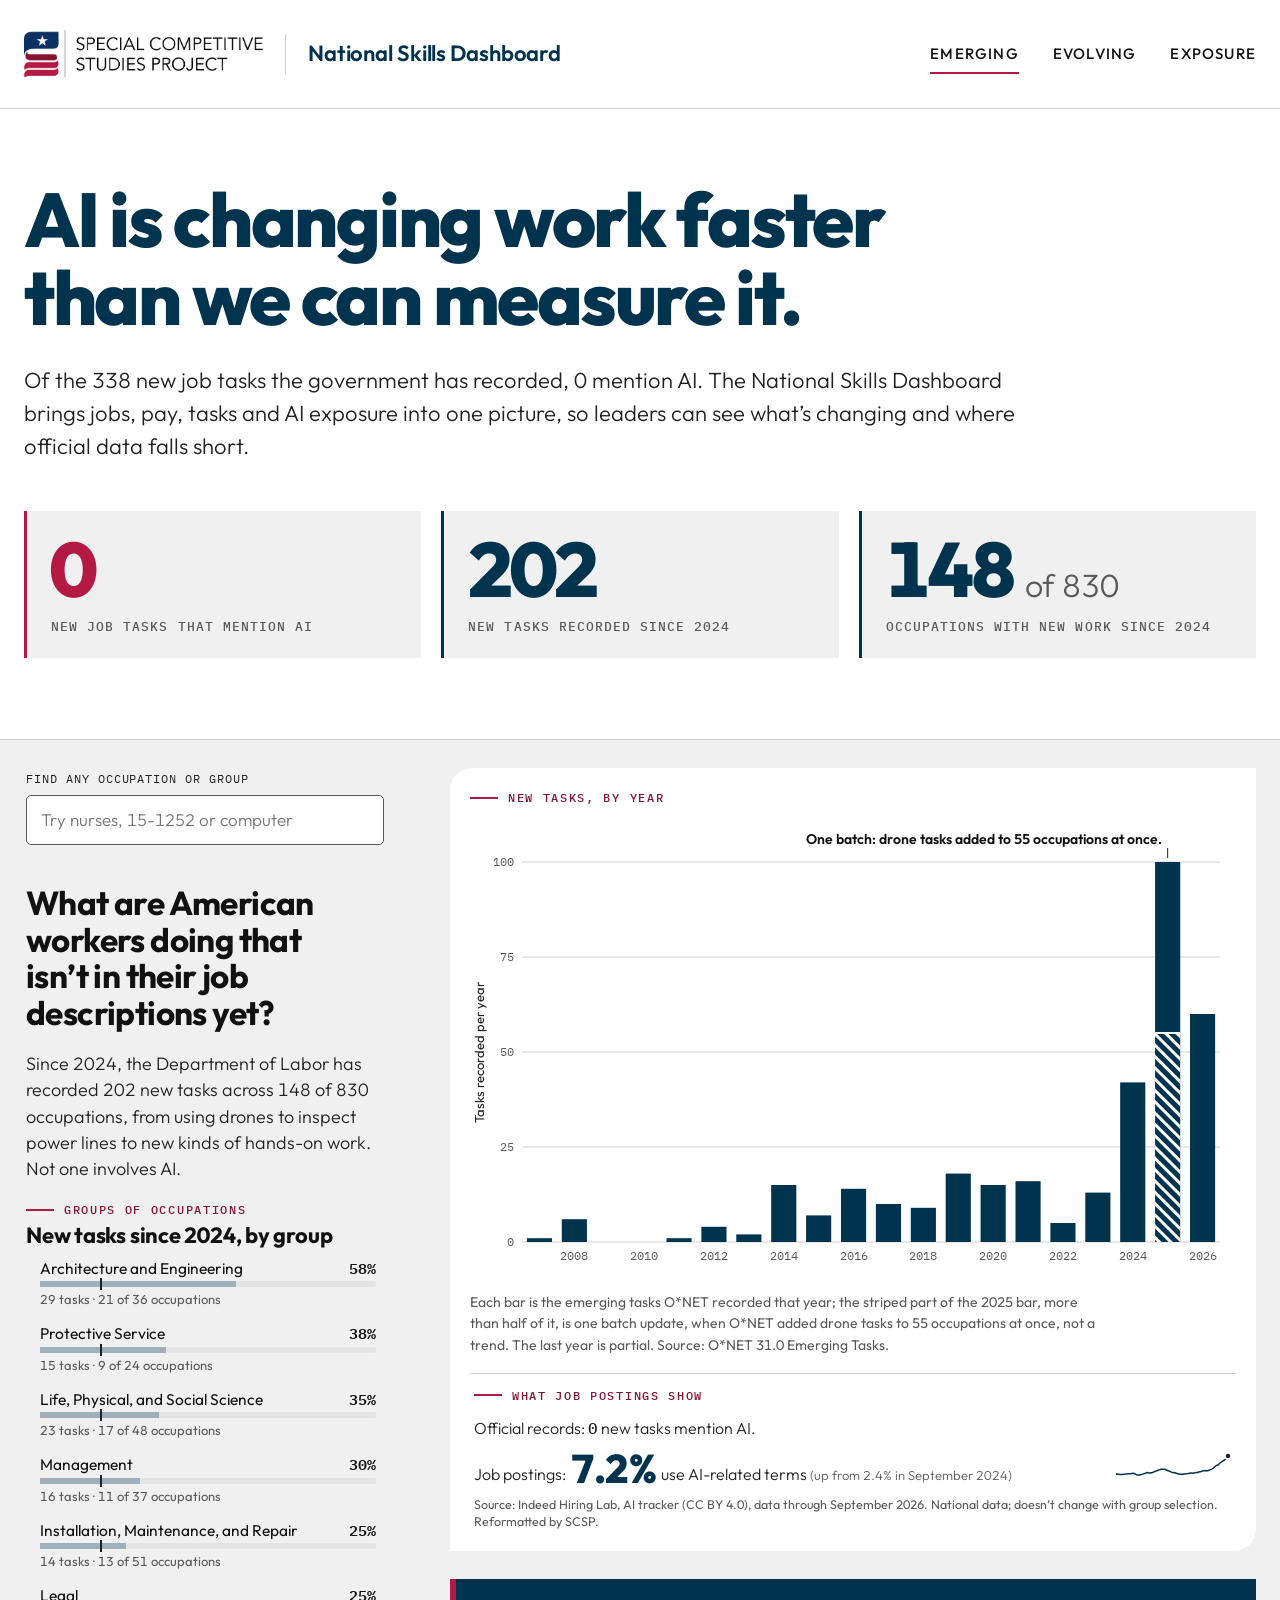
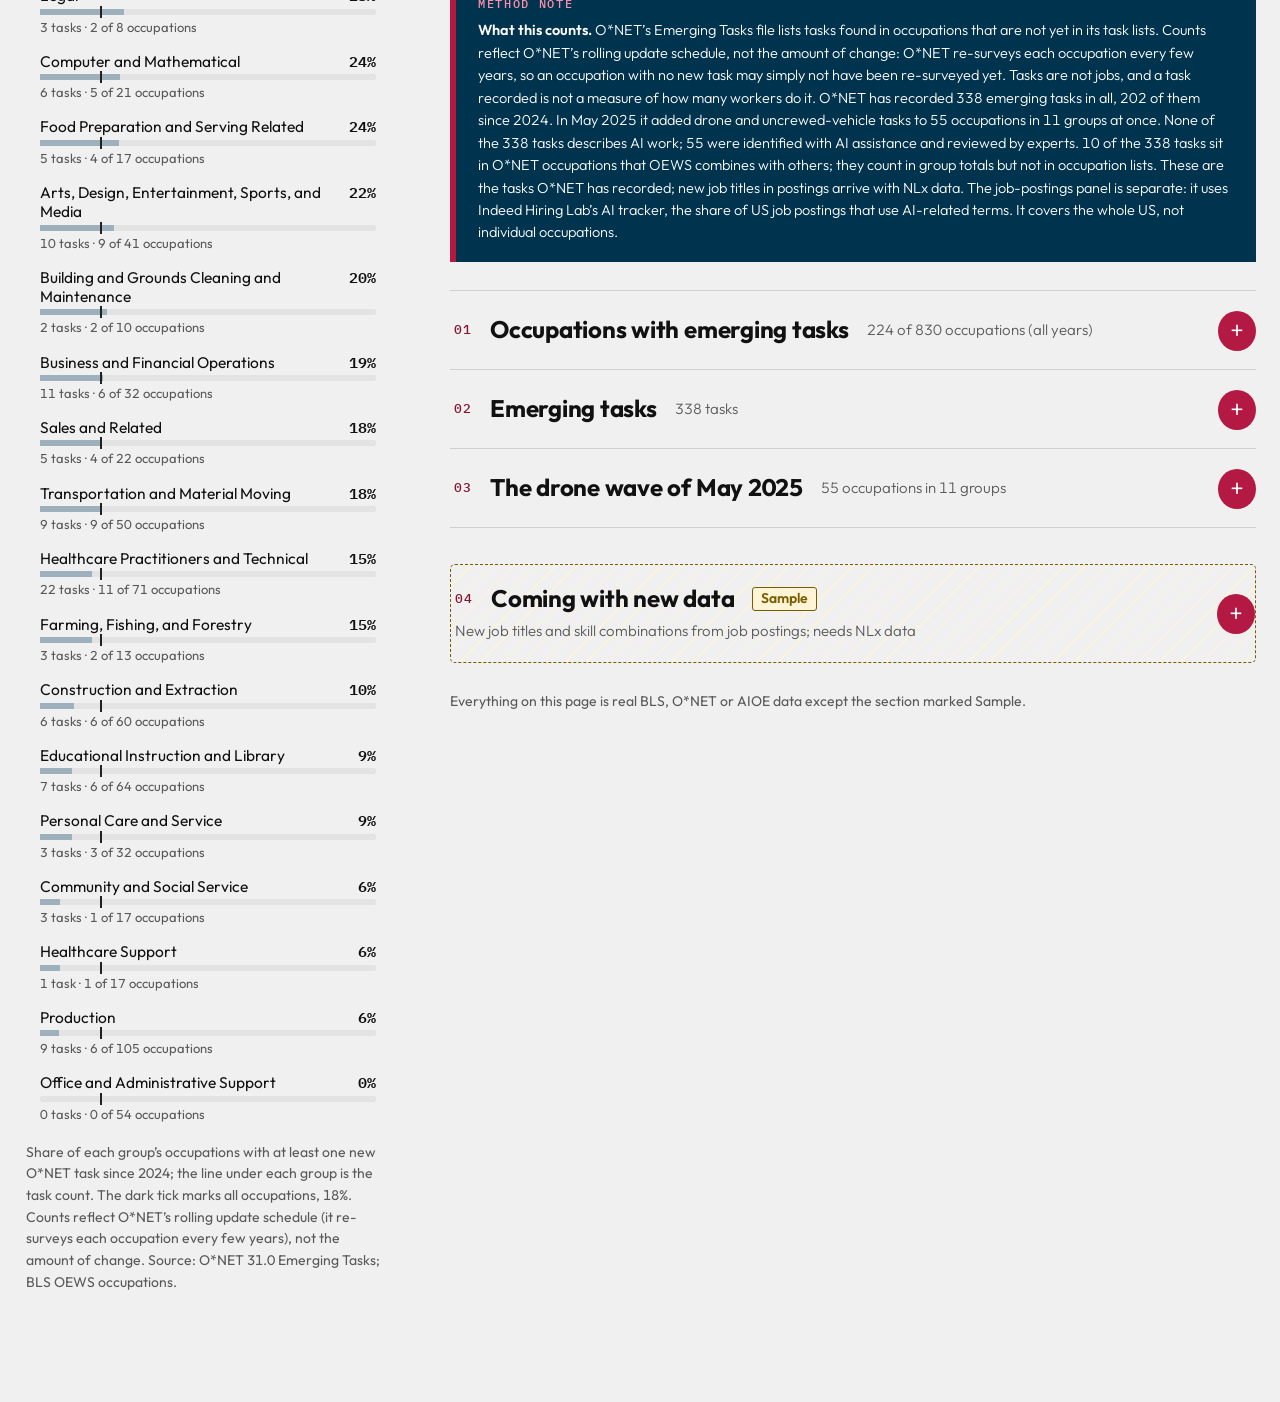
==== commit 0a6350ca: "Emerging: plain-language headline" ====
--- a/emerging.html
+++ b/emerging.html
@@ -3,7 +3,7 @@
 <link rel="preconnect" href="https://fonts.googleapis.com">
 <link rel="preconnect" href="https://fonts.gstatic.com" crossorigin>
 <link rel="stylesheet" href="https://fonts.googleapis.com/css2?family=Outfit:wght@300;400;500;600;700;800&family=IBM+Plex+Mono:wght@400;500;600&display=swap">
-<link rel="stylesheet" href="assets/nsd.css">
+<link rel="stylesheet" href="assets/nsd.css?v=f26925bc">
 <meta name="robots" content="noindex, nofollow">
 </head>
 <body>
@@ -16,7 +16,7 @@
 <!-- titles-data:start (written by public_data/build_prototype_data.py; do not edit) -->
 <script type="application/json" id="titles-data">{"11-2021":["BD Director (Business Development Director)","Brand Manager","Marketing Director","Product Manager","BD Manager (Business Development Manager)","Market Development Executive","Market Development Manager","Marketing Communications Manager"],"11-2022":["District Sales Manager","Sales Director","Sales Manager","Sales VP (Sales Vice President)","Fractional Sales Executive","National Sales Manager","Regional Sales Manager","Sales and Marketing VP (Sales and Marketing Vice President)"],"11-2032":["Communications Director","Communications Manager","PR Director (Public Relations Director)","Public Affairs Director","Community Relations Director"],"11-2033":["Advancement Director","Annual Giving Director","Development Director","Fundraising Manager","Donor Engagement Director","Foundation Director","Individual Giving Director","Individual Giving Manager"],"11-3013":["Facilities Director","Facilities Maintenance Manager","Facilities Manager","Facilities Operations Manager (Facilities Ops Manager)","Building Maintenance Superintendent","Building Services Supervisor","Facilities Coordinator","Facilities Engineer"],"11-3031":["Banking Center Manager (BCM)","Branch Manager","Credit Administration Manager","Financial Center Manager","Accounting Supervisor","Business Banking Manager","Credit Manager","Financial Planning Manager"],"11-3051":["Assembly Manager","Manufacturing Manager","Plant Manager","Production Manager","Area Plant Manager","General Production Manager","Manufacturing Coordinator","Product Line Manager"],"11-3071":["Distribution Center Manager","Fleet Manager","Logistics Operations Manager","Supply Chain Logistics Manager","Distribution Manager","Global Transportation Manager","Logistics Director","Shipping Manager"],"11-3131":["L and D Director (Learning and Development Director)","Learning Manager","Training Director","Training Manager","Education and Development Manager","Organizational Development Manager (OD Manager)","Staff Development Director","Staff Training and Development Manager"],"11-9021":["Construction Foreman","Construction Manager","Construction Superintendent","General Superintendent","Concrete Foreman","Construction Area Manager","Construction Management Supervisor","Construction Services Manager"],"11-9032":["Elementary Principal","MS Principal (Middle School Principal)","School Administrator (School Admin)","Superintendent","Athletic Director","Curriculum and Instruction Superintendent","Curriculum Director","K-12 Principal (Kindergarten Through Twelfth Grade Principal)"],"11-9071":["Casino Manager","Casino Shift Manager","Slot Manager","Table Games Manager","Casino Operations Manager","Gaming Manager","Pit Manager","Shift Manager"],"11-9199":["Compliance Director","Global RA Manager (Global Regulatory Affairs Manager)","RA Director (Regulatory Affairs Director)","RA Manager (Regulatory Affairs Manager)","CMC Director (Chemistry, Manufacturing, and Controls Director)","Global RA Director (Global Regulatory Affairs Director)","RA QA Director (Regulatory Affairs Quality Assurance Director)","RA VP (Regulatory Affairs Vice President)"],"13-1032":["Appraiser","Automobile Appraiser (Auto Appraiser)","Automobile Damage Appraiser (Auto Damage Appraiser)","Material Damage Appraiser","Damage Appraiser","Field Appraiser","Field Inspector","Insurance Appraiser"],"13-1041":["Driver License Examiner","License Examiner","Motor Vehicle Clerk","Public Service Representative (PSR)","Driver Examiner","Driver License Agent","Examiner","License Registration Examiner"],"13-1051":["Construction Estimator","Cost Analyst","Cost Estimator","Estimator","Acquisition Cost Estimator","Analyst","Cost Consultant","Cost Engineer"],"13-1081":["Client Services Administrator","Logistician","Production Planner","Supply Management Specialist","Logistics Engineer","Reliability Engineer","Supportability Engineer","Systems Engineer"],"13-1121":["Conference Planning Manager","Conference Services Manager","Convention Services Manager (CSM)","Events Manager","Catering Director","Conference Planner","Conference Services Director","Convention Services Director"],"13-1161":["Market Analyst","Market Research Analyst","Market Research Consultant","Market Researcher","Business Development Specialist","Communications Consultant","Communications Specialist","Content Strategist"],"13-1199":["Business Continuity Administrator (Business Continuity Admin)","Business Continuity Analyst","Business Continuity Consultant","Business Continuity Coordinator","Business Continuity and Disaster Recovery Consultant","Business Continuity Professional","Business Continuity Specialist","Business System Consultant"],"13-2031":["Budget Analyst","Budget and Policy Analyst","Budget Officer","Budget Planning Analyst","Budget Coordinator","Cost Analyst","Financial Services Officer","Fiscal Analyst"],"13-2053":["Account Underwriter","Life Underwriter","Personal Lines Underwriter","Underwriter","Automobile and Property Underwriter","Commercial Lines Underwriter","Health Underwriter","Underwriting Consultant"],"15-1211":["Business Systems Analyst","Computer Systems Analyst","Programmer Analyst","Systems Analyst","Applications Analyst","Computer Analyst","Computer Systems Consultant","Information Systems Analyst (ISA)"],"15-1255":["Web Architect","Web Design Specialist","Web Designer","Webmaster","UI Developer (User Interface Developer)","UX Developer (User Experience Developer)","UX Engineer (User Experience Engineer)","Web Administration Coordinator (Web Admin Coordinator)"],"15-1299":["Corporate Webmaster","Web Site Manager","Web Technologies Administrator","Webmaster","Web Administrator","Web Content Coordinator","Web Content Manager","Web Director"],"15-2011":["Actuarial Analyst","Actuary","Consulting Actuary","Pricing Actuary","Actuarial Associate","Actuarial Consultant","Health Actuary","Life Actuary"],"15-2051":["Business Intelligence Analyst (BI Analyst)","Competitive Intelligence Analyst","Intelligence Analyst","Market Intelligence Consultant","Business Analyst","Business Intelligence Consultant (BI Consultant)","Business Intelligence Coordinator (BI Coordinator)","Business Intelligence Specialist (BI Specialist)"],"15-2099":["Bioinformatics Analyst","Bioinformatics Specialist","Biotechnician","Scientific Informatics Analyst","Biocurator","Bioinformatics Data Analyst","Research Scientist","Research Specialist"],"17-1012":["Golf Course Architect","Landscape Architect","Landscape Planner","Park Planner","AP BD+C (Accredited Professional in Building Design and Construction)","Land Planner","Landscape Designer","Planner"],"17-1021":["Cartographer","Photogrammetric Technician","Photogrammetrist","Stereo Compiler","Aerial Photogrammetrist","Cartographic Designer","Digital Cartographer","Mapper"],"17-1022":["County Surveyor","Land Surveyor","Licensed Land Surveyor","Surveyor","City Surveyor","Mine Surveyor","Professional Land Surveyor","Registered Land Surveyor"],"17-2011":["Avionics Engineer","Design Engineer","Flight Test Engineer","Special Mission Engineer","Aeronautical Engineer","Aerospace Stress Engineer","Flight Controls Engineer","Flight Systems Test Engineer"],"17-2021":["Agricultural Engineer","Engineer","Project Engineer","Research Agricultural Engineer","Agricultural Systems Specialist","Conservation Engineer","Field Engineer","Product Engineer"],"17-2041":["Chemical Engineer","Development Engineer","Engineer","Process Engineer","Engineering Scientist","Process Control Engineer","Project Engineer","Refinery Process Engineer"],"17-2051":["Civil Engineer","Design Engineer","Project Engineer","Structural Engineer","City Engineer","County Engineer","Engineer","Geotechnical Engineer"],"17-2111":["Product Safety Engineer","Safety and Health Consultant","Safety Engineer","System Safety Engineer","Health and Safety Specialist","Industrial Hygienist","Industrial Safety Engineer","Product Safety and Standards Engineer"],"17-2112":["Engineer","Industrial Engineer","Process Engineer","Project Engineer","Continuous Improvement Engineer","Facilities Engineer","Operations Engineer","Plant Engineer"],"17-2121":["Marine Engineer","Marine Surveyor","Naval Architect","Naval Architect Specialist","Marine Architect","Marine Design Engineer","Marine Engineering Consultant","Marine Structural Designer"],"17-2141":["Design Engineer","Mechanical Engineer","Product Engineer","Project Engineer","Application Engineer","Equipment Engineer","Mechanical Design Engineer","Mechanical Designer"],"17-2151":["Mine Engineer","Mining Consultant","Mining Engineer","Project Engineer","Planning Engineer","Safety Engineer","Safety Representative"],"17-2161":["Engineer","Nuclear Engineer","Nuclear Licensing Engineer","Nuclear Reactor Engineer","Nuclear Design Engineer","Nuclear Process Engineer","Nuclear Safety Engineer","Nuclear Steam Supply System Engineer (NSSS Engineer)"],"17-2171":["Drilling Engineer","Engineer","Petroleum Engineer","Reservoir Engineer","Completion Engineer","Operations Engineer","Petroleum Production Engineer","Project Production Engineer"],"17-2199":["Energy Efficiency Engineer","Energy Engineer","Industrial Energy Engineer","Test and Balance Engineer (TAB Engineer)","Automation Engineer","Equipment Engineer","Process Controls Engineer","Project Engineer"],"17-3011":["Architectural Designer","Architectural Drafter","CAD Tech (Computer-Aided Design Technician)","Draftsman","Architectural Draftsman","CAD Designer (Computer-Aided Design Designer)","CADD Drafter (Computer-Aided Drafting and Design Drafter)","Civil Drafter"],"17-3013":["Design Drafter","Die Designer","Drafter","Mechanical Designer","CAD Designer (Computer Aided Design Designer)","CAD Operator (Computer Aided Design Operator)","CAM Specialist (Computer Aided Manufacturing Specialist)","Drafting Technician (Drafting Tech)"],"17-3021":["Engineering Technician","Instrumentation Technician","Systems Test Technician","Test Technician","Avionics Installation Technician","Avionics Test Technician","Engineering Test Technician","Flight Test Instrument Technician"],"17-3022":["Civil Engineering Technician","Engineer Technician","Engineering Assistant","Engineering Technician","Civil Designer","Civil Engineering Assistant","Design Technician","Transportation Engineering Technician"],"17-3024":["Electro-Mechanic","Electromechanical Technician (EM Technician)","Electronics Technician (Electronics Tech)","Mechanical Technician (Mechanical Tech)","Automation Technician (Automation Tech)","Electromechanical Assembler (EM Assembler)","Process Control Tech","Product Test Specialist"],"17-3029":["NDE Technician (Non-Destructive Evaluation Technician)","NDT Specialist (Non-Destructive Testing Specialist)","NDT Technical Specialist (Non-Destructive Testing Technical Specialist)","NDT Technician (Non-Destructive Testing Technician)","Industrial Radiographer","NDT Coordinator (Non-Destructive Testing Coordinator)","NDT Inspector (Non-Destructing Testing Inspector)","Fiber Optics Instructor"],"17-3031":["Land Surveyor","Mapping Technician (Mapping Tech)","Stereoplotter Operator","Survey Technician (Survey Tech)","Field Surveyor","Land Survey Technician (Land Survey Tech)","Mapping Editor","Photogrammetric Technician (Photogrammetric Tech)"],"19-1012":["Food and Drug Research Scientist","Food Scientist","Food Technologist","Research Chef","Corporate Food Scientist","Food Engineer","Food Safety Regulatory Manager","Formulator"],"19-1021":["Analytical Research Chemist","Biochemist","Biophysics Researcher","Scientist"],"19-1022":["Bacteriologist","Clinical Laboratory Scientist (Clinical Lab Scientist)","Microbiological Analyst","Microbiologist","Clinical Microbiologist","Medical Technologist","Public Health Microbiologist","Quality Control Microbiologist (QC Microbiologist)"],"19-1023":["Conservation Biologist","Fish and Wildlife Biologist","Fisheries Biologist","Wildlife Biologist","Aquatic Biologist","Fisheries and Wildlife Biological Scientist","Habitat Biologist","Migratory Game Bird Biologist"],"19-1029":["Bioinformaticist","Computational Biology Scientist","Research Associate","Research Scientist","Bioinformatics Programmer","Bioinformatics Research Associate","Scientist","Molecular Biologist"],"19-1041":["Epidemiologist","Infection Control Practitioner (ICP)","Nurse Epidemiologist","Research Epidemiologist","Chronic Disease Epidemiologist","Communicable Diseases Specialist","Environmental Epidemiologist","Epidemiology Investigator"],"19-2011":["Astronomer","Astronomy Outreach Coordinator","Astrophysicist","Research Astrophysicist"],"19-2032":["Materials Research Engineer","Materials Scientist","Research Scientist","Scientist","Applications Scientist","Metallurgical Engineer","Micro Electrical/Mechanical Systems Device Scientist (MEMS Device Scientist)","Polymer Materials Consultant"],"19-2041":["Environmental Programs Specialist","Environmental Protection Specialist","Environmental Scientist","Environmental Specialist","Environmental Analyst","Environmental Health and Safety Specialist (EHS Specialist)","Environmental Health Specialist","Hazardous Substances Scientist"],"19-2043":["Groundwater Consultant","Hydrogeologist","Research Hydrologist","Source Water Protection Specialist","Research Hydrologic Engineer"],"19-2099":["Geospatial Intelligence Analyst","Image Scientist","Remote Sensing Analyst","Remote Sensing Scientist","Research Scientist","Scientist","Sensor Specialist"],"19-3011":["Economic Analyst","Economic Consultant","Economist","Forensic Economist","Economic Advisor","Economic Development Specialist","Project Economist","Research Economist"],"19-3032":["I-O Psychologist (Industrial-Organizational Psychologist)","Organizational Consultant","Organizational Psychologist","Research Scientist","Consulting Psychologist","I-O Practitioner (Industrial-Organizational Practitioner)","Industrial Psychologist","Management Consultant"],"19-3034":["Bilingual School Psychologist","Early Intervention School Psychologist","School Neuropsychologist","School Psychometrist","Autism Consultant","Challenging Behavior Consultant","Educational Diagnostician"],"19-3039":["Board Certified Neuropsychologist","Neuropsychologist","Pediatric Neuropsychologist","Staff Psychologist","Aviation Neuropsychologist","Child and Adolescent Neuropsychologist","Forensic Neuropsychologist","Neuropsychology Medical Consultant"],"19-3041":["Demographer","Medical Sociologist","Social Scientist","Sociologist","Evaluation Specialist","Policy Analyst","Research Associate","Research Coordinator"],"19-3091":["Archaeologist","Communication and Folklore Specialist","Forensic Anthropologist","Researcher","American Indian Policy Specialist","Applied Anthropologist","Applied Cultural Anthropologist","Historical Archaeologist"],"19-3093":["Collections Specialist","Historian","Historical Interpreter","Researcher","County Historian","Historic Architectural Resources Curator","Historic Interpreter","Historic Preservation Coordinator"],"19-4012":["Agricultural Research Technician (Agricultural Research Tech)","Agricultural Technician (Agricultural Tech)","Agriculture Assistant","Seed Analyst","Agricultural Research Technologist","Agronomy Research Technician (Agronomy Research Tech)","Field Assistant","Insect Research Technician (Insect Research Tech)"],"19-4051":["Licensed Nuclear Operator","Nuclear Auxiliary Operator","Nuclear Equipment Operator (NEO)","Operations Technician","Auxiliary Operator","Equipment Operator","Non-Licensed Nuclear Equipment Operator (NLO)","Non-Licensed Nuclear Plant Operator (NLO)"],"19-4061":["Graduate Research Assistant","Research Assistant","Research Associate","Social Research Assistant","Clinical Research Assistant","Graduate Assistant","Research Aide","Research Technician"],"19-4071":["Forest Technician","Forestry Aide","Forestry Technician (Forestry Tech)","Resource Technician","Biological Science Aide","Timber Appraiser"],"19-4092":["Crime Scene Technician (Crime Scene Tech)","Criminalist","CSI (Crime Scene Investigator)","Forensic Scientist","Crime Lab Analyst (Crime Laboratory Analyst)","Crime Scene Analyst (CSA)","Evidence Technician (Evidence Tech)","Forensic Science Examiner"],"19-4099":["Lab Technician (Lab Tech)","QA Auditor (Quality Assurance Auditor)","QA Tech (Quality Assurance Technician)","Quality Control Technician (QC Tech)","Lab Analyst","Laboratory Analyst","Microbiology Lab Analyst","QA Lab Tech (Quality Assurance Lab Technician)"],"21-1013":["Family Therapist","LMFT (Licensed Marriage and Family Therapist)","Marriage and Family Counselor","Therapist","Clinical Therapist","Couple and Family Therapist","Family Specialist","LCMFT (Licensed Clinical Marriage and Family Therapist)"],"21-1014":["Clinician","Counselor","Mental Health Counselor","Mental Health Therapist","Behavior Analyst","Behavioral Health Counselor","Case Manager","Licensed Mental Health Counselor (LMHC)"],"21-1022":["Clinical Social Worker","Hospice Social Worker","Medical Social Worker","Social Worker","LMSW (Licensed Master Social Worker)","Nephrology Social Worker","Oncology Social Worker","Psychosocial Coordinator"],"21-1093":["Advocate","Clinical Assistant","Social Work Associate","Social Worker Assistant","Addictions Counselor Assistant","Residential Care Assistant","Social Services Aide","Social Services Assistant"],"23-1021":["Administrative Hearings Officer","Administrative Judge","Administrative Law Judge","Hearings Officer","Adjudications Specialist","Adjudicator","Appeals Examiner","Appeals Referee"],"23-1023":["District Court Judge","Judge","Magistrate","Superior Court Judge","Circuit Court Judge","Circuit Judge","County Judge","Court of Appeals Judge"],"23-2011":["Legal Assistant","Legal Clerk","Paralegal","Paralegal Specialist","Immigration Paralegal","Law Associate","Legal Analyst","Legal Processing Assistant"],"25-1022":["Instructor","Mathematics Instructor (Math Instructor)","Mathematics Professor","Professor","Adjunct Mathematics Instructor","Assistant Professor","Associate Professor","Math Teacher"],"25-1042":["Associate Professor","Biology Instructor","Biology Professor","Professor","Anatomy Instructor","Assistant Professor","Biological Sciences Professor","Instructor"],"25-1043":["Assistant Professor","Associate Professor","Forestry Professor","Professor","Conservation Biology Professor","Extension Professor","Forest Technology Professor","Lecturer"],"25-1051":["Assistant Professor","Associate Professor","Geology Professor","Professor","Astronomy Professor","Atmospheric Sciences Professor","Instructor","Meteorology Professor"],"25-1054":["Instructor","Physics Instructor","Physics Professor","Professor","Adjunct Professor","Assistant Professor","Associate Professor","Physical Science Professor"],"25-1066":["Instructor","Professor","Psychology Instructor","Psychology Professor","Adjunct Instructor","Assistant Professor","Associate Professor","Clinical Psychology Professor"],"25-1067":["Assistant Professor","Professor","Sociology Instructor","Sociology Professor","Adjunct Instructor","Associate Professor","Faculty Member","Instructor"],"25-1081":["Assistant Professor","Associate Professor","Education Professor","Professor","Adjunct Instructor","Education Instructor","Faculty Member","Instructor"],"25-1082":["Assistant Professor","Associate Professor","Library Science Professor","Professor","Classification Instructor","Information Science Professor","Instructor","Lecturer"],"25-1121":["Art Professor","Music Professor","Professor","Theater Professor","Art History Professor","Art Instructor","Assistant Professor","Associate Professor"],"25-1125":["History Instructor","History Professor","Instructor","Professor","Adjunct History Instructor","Adjunct Instructor","Assistant Professor","Associate Professor"],"25-1193":["Health and Physical Education Professor (HPE Professor)","Instructor","Physical Education Professor (PE Professor)","Professor","Adjunct Professor","Assistant Professor","Associate Professor","Health and Human Performance Professor"],"25-2057":["Learning Support Teacher","MS SPED Teacher (Middle School Special Education Teacher)","SPED Resource Teacher (Special Education Resource Teacher)","SPED Teacher (Special Education Teacher)","ED SPED Teacher (Emotional Disabilities Special Education Teacher)","Interrelated SPED Teacher (Interrelated Special Education Teacher)","Learning Disabilities Teacher (LD Teacher)","Middle School Resource Teacher"],"25-2058":["HS SPED Teacher (High School Special Education Teacher)","Learning Support Teacher","SPED Resource Teacher (Special Education Resource Teacher)","SPED Teacher (Special Education Teacher)","Education Specialist","Emotional Disability Special Education Teacher (ED SPED Teacher)","Exceptional Student Education Teacher (ESE Teacher)","Handicapped Teacher"],"25-2059":["Adapted Physical Educator","APE Consultant (Adapted Physical Education Consultant)","APE Teacher (Adapted Physical Education Teacher)","PE Teacher (Physical Education Teacher)","Adapted Aquatics Instructor","Adapted Physical Activity Specialist","APE Instructional Specialist (Adapted Physical Education Instructional Specialist)","Certified Adapted Physical Educator"],"25-3031":["Building Sub (Building Substitute)","Short-Term Sub Teacher (Short-Term Substitute Teacher)","Sub (Substitute)","Sub Teacher (Substitute Teacher)","Building Sub Teacher (Building Substitute Teacher)","Child Development Sub Teacher (Child Development Substitute Teacher)","ESL Sub (English as a Second Language Substitute)","HS Sub Teacher (High School Substitute Teacher)"],"25-4011":["Archivist","Records Manager","Registrar","State Archivist","Accessioning Archivist","Digital Archivist","Film Archivist","Museum Archivist"],"25-4013":["Conservator","Objects Conservator","Paintings Conservator","Preparator","Conservation Technician (Conservation Tech)","Exhibit Technician (Exhibit Tech)","Museum Registrar","Museum Technician (Museum Tech)"],"25-4031":["Library Assistant","Library Associate","Library Technical Assistant (LTA)","Library Technician","Circulation Clerk","Library Aide","Library Clerk","Library Media Technician"],"25-9044":["Graduate Assistant","Graduate Teaching Assistant (GTA)","Research Assistant (RA)","Teaching Assistant (TA)","Graduate Fellow","Graduate Research Assistant","Graduate Student","Graduate Student Instructor (GSI)"],"27-1025":["Designer","Interior Design Consultant","Interior Design Coordinator","Interior Designer","Certified Kitchen Designer","Color and Materials Designer","Commercial Interior Designer","Decorating Consultant"],"27-2011":["Actress","Comedian","Community Theater Actor","Voice Actor","Entertainer","Film Actor","Motion Capture Actor","Role Player"],"27-2012":["Artistic Director","Director","News Producer","Producer","Executive Producer","Multimedia Producer","Production Director","Radio Producer"],"27-2032":["Choreographer","Dance Director","Dance Maker","Opera Choreographer","Ballet Director","Musical Choreographer"],"27-2091":["DJ (Disk Jockey)","MC (Master of Ceremonies)","Mobile Disc Jockey (Mobile DJ)","Wedding Disc Jockey (Wedding DJ)"],"27-3092":["Certified Shorthand Reporter (CSR)","Court Reporter","Court Stenographer","Official Court Reporter","Captioner","Court Recorder","Deposition Reporter","Digital Court Reporter"],"27-4011":["Audio Visual Specialist (AV Specialist)","AV Tech (Audio Visual Technician)","Media Technician","Operations Technician","Audio Technician","Stagehand","Video Technician"],"27-4021":["Commercial Photographer","Photographer","Photojournalist","Portrait Photographer","Advertising Photographer","Graduation Photographer","Newspaper Photographer","Photo Editor"],"27-4031":["Camera Operator","Cameraman","Television News Photographer","Videographer","Master Control Operator (MCO)","News Videographer","Production Technician","Studio Camera Operator"],"27-4032":["Editor","Film Editor","News Editor","Video Editor","News Video Editor","News Videotape Editor","Non-Linear Editor","Online Editor"],"29-1021":["DDS (Dental Surgery Doctor)","Dentist","Family Dentist","General Dentist","DMD (Dental Medicine Doctor)","Endodontist","Pediatric Dentist","Pedodontist"],"29-1022":["DDS (Dental Surgery Doctor)","Maxillofacial Surgeon","Oral Surgeon","Surgeon","Oral and Maxillofacial Surgery Resident"],"29-1024":["DDS (Doctor of Dental Surgery)","Denturist","Maxillofacial Prosthodontist","Prosthodontist","Dental Science Dr (Dental Science Doctor)","Prosthetic Dentist","Reconstructive Dentist","Removable Prosthodontist"],"29-1071":["Certified Physician Assistant (PA-C)","Family Practice Physician Assistant","Physician Assistant (PA)","Physician's Assistant","Cardiology Physician Assistant","Emergency Medicine Physician Assistant (Emergency Medicine PA)","Orthopaedic Physician Assistant","Orthopedic Physician Assistant"],"29-1122":["Certified Hand Therapist (CHT)","Occupational Therapist (OT)","Pediatric Occupational Therapist (Pediatric OT)","Registered Occupational Therapist (OTR)","Assistive Technology Trainer","Early Intervention Occupational Therapist","Home Health Occupational Therapist","Industrial Rehabilitation Consultant"],"29-1128":["Bariatric Weight Loss Counselor","Cardiopulmonary Rehabilitation Therapist","Clinical Cardiac Exercise Physiologist","Clinical Exercise Physiologist","Cardiopulmonary Rehabilitation Practitioner","Certified Exercise Physiologist (Certified EP)","Clinical Exercise Specialist","Exercise Scientist"],"29-1129":["Art Psychotherapist","ATR (Registered Art Therapist)","ATR-BC (Board Certified Art Therapist)","Therapist","Activity Therapy Specialist","Clinical Art Therapist","Creative Arts Therapist","Expressive Arts Therapist"],"29-1141":["Charge Nurse","Emergency Department RN (Emergency Department Registered Nurse)","Operating Room Registered Nurse (OR RN)","Staff Nurse","Certified Operating Room Nurse (CNOR)","Oncology RN (Oncology Registered Nurse)","Psychiatric RN (Psychiatric Registered Nurse)","Relief Charge Nurse"],"29-1161":["Certified Nurse-Midwife (CNM)","Nurse Midwife","Staff Certified Nurse Midwife","Staff Nurse Midwife"],"29-1214":["Attending Emergency Physician","Emergency Medicine Physician (EM Physician)","Emergency Physician","Physician","Attending Physician","Emergency MD (Emergency Medicine Doctor)","MD (Medical Doctor)"],"29-1223":["Adult Psychiatrist","Attending Psychiatrist","Child Psychiatrist","Medical Doctor (MD)","Adolescent Psychiatrist","Board Certified Psychiatrist","Child and Adolescent Psychiatrist","Consulting Psychiatrist"],"29-1229":["Allergist","Immunologist","MD (Medical Doctor)","Physician","Adult and Pediatric Allergy Partner","Allergy and Immunology Physician","Allergy and Immunology Specialist","Allergy Physician"],"29-2011":["Clinical Laboratory Scientist (CLS)","Clinical Laboratory Technologist","Medical Lab Technologist (Medical Laboratory Technologist)","Medical Technologist (MT)","Clinical Chemist","Histologist Technologist","Lab Tech (Laboratory Technologist)","Microbiology Technologist (MT)"],"29-2012":["Clinical Lab Tech (Clinical Laboratory Technician)","Lab Tech (Laboratory Technician)","Medical Technician (Medical Tech)","MLT (Medical Laboratory Technician)","Lab Assistant (Laboratory Assistant)","Lab Associate (Laboratory Associate)","Medical Lab Assistant (Medical Laboratory Assistant)","Microbiology MLT (Microbiology Medical Laboratory Technician)"],"29-2031":["Cardio Tech (Cardiovascular Technician)","Cardiology Technician","Cardiovascular Technologist (CVT)","Registered Cardiovascular Invasive Specialist (RCIS)","Cardiac Cath Lab Technologist (Cardiac Catheterization Laboratory Technologist)","Cardiac Catheterization Technician","Cardiac Technician","Cardiopulmonary Technician"],"29-2033":["Certified Nuclear Medicine Technologist (CNMT)","Nuclear Cardiology Technologist","Nuclear Medicine Technologist (NMT)","Staff Nuclear Medicine Technologist","Nuclear Medicine PET-CT Technologist (Nuclear Medicine Positron Emission Tomography - Computed Tomography Technologist)","Radiation Safety Officer","Registered Nuclear Medicine Technologist"],"29-2043":["Critical Care Paramedic","Firefighter Paramedic","First Responder","Flight Paramedic"],"29-2057":["Certified Ophthalmic Surgical Assistant","Certified Ophthalmic Technician (COT)","Ophthalmic Assistant","Ophthalmic Tech (Ophthalmic Technician)","Certified Ophthalmic Medical Technician (Certified Ophthalmic Medical Tech)","Certified Ophthalmic Technician-Surgical Assistant (COT-SA)","Health Technician (Health Tech)","Ophthalmic Diagnostic Sonographer"],"29-2099":["Certified Neurodiagnostic Technologist","Electroneurodiagnostic Technologist (END Technologist)","Registered Electroencephalogram Technologist (Registered EEG Tech)","Registered Polysomnographic Technologist (RPSGT)","Certified Intraoperative Neurophysiology Technologist (Certified Intraoperative Neurophysiology Tech)","Intraoperative Neuromonitoring Technologist (IONM Tech)","Neurodiagnostic Technologist (Neurodiagnostic Tech)","Neurophysiology Technical Specialist"],"29-9091":["Athletic Instructor","Athletic Trainer","Certified Athletic Trainer","Personal Trainer","Athletic Lecturer","Resident Athletic Trainer","Women's Athletic Trainer"],"29-9099":["Certified Professional Midwife (CPM)","Homebirth Midwife","Licensed Certified Professional Midwife","Licensed Midwife (LM)","Birth Center Midwife","Certified Direct-Entry Midwife","Lay Midwife","Licensed and Certified Midwife"],"31-1121":["Caregiver","CHHA (Certified Home Health Aide)","CMA (Certified Medical Aide)","Home Care Aide","CNA (Certified Nurses Aide)","Direct Care Professional","Home Health Provider","Hospice Aide"],"31-1122":["Caregiver","Home Care Aide","Personal Care Aide","Personal Care Attendant (PCA)","Care Provider","Direct Care Worker","Medication Aide","Personal Care Assistant (PCA)"],"31-2012":["Occupational Therapy Aide (OT Aide)","Rehabilitation Aide (Rehab Aide)","Rehabilitation Services Aide","Restorative Aide","Certified Occupational Rehabilitation Aide (CORA)","Direct Service Professional (DSP)","Direct Support Professional (DSP)","Occupational Rehabilitation Aide"],"31-9093":["Central Sterile Technician (Central Sterile Tech)","CRCST (Certified Registered Central Supply Technician)","CSS Technician (Central Sterile Supply Technician)","CST (Central Service Technician)","Central Supply Processing Department Technician (CSPDT)","Certified Registered Central Service Technician (CRCST)","Equipment Technician (Equipment Tech)","Sterile Preparation Technician (Sterile Preparation Tech)"],"31-9097":["Lab Liaison Technician","Phlebotomy Technician (Phlebotomy Tech)","Registered Phlebotomist","Registered Phlebotomy Technician (RPT)","Mobile Examiner","Patient Service Technician (PST)","Phlebotomist Lab Assistant (Phlebotomist Laboratory Assistant)"],"33-1012":["Lieutenant","Patrol Sergeant","Police Captain","Police Sergeant","Captain","Deputy Sheriff","Detective Sergeant","Police Chief"],"33-1021":["Engine Boss","Fire Battalion Chief","Fire Captain","Fire Chief","Battalion Chief","Fire Lieutenant","Fire Marshal","Fire Suppression Captain"],"33-2022":["Fire Management Officer","Fire Prevention Technician","Forest Officer","Forest Patrolman","Fire Operations Forester","Fire Prevention Officer","Fire Technician","Forestry Patrolman"],"33-3012":["Correctional Officer","Corrections Officer (CO)","Detention Officer","Jailer","Booking Officer","Community Services Officer (CSO)","Deputy Jailer","Detention Deputy"],"33-3021":["Criminal Investigator","Detective","Investigator","Police Detective","CSI (Crime Scene Investigator)","Fugitive Detective","Fugitive Investigator","Narcotics Detective"],"33-3031":["Game Warden","State Wildlife Officer","Wildlife Conservation Officer","Wildlife Officer","Conservation Enforcement Officer","Conservation Officer","Conservation Warden","Fish and Game Constable"],"33-3051":["Deputy Sheriff","Patrol Officer","Police Officer","State Trooper","K-9 Handler (Canine Handler)","Law Enforcement Officer","Peace Officer","Police Patrol Officer"],"33-9011":["ACO (Animal Control Officer)","Animal Enforcement Officer","Animal Park Code Enforcement Officer","Animal Services Officer","Animal Attendant","Animal Cruelty Investigator","Animal Instructor Officer","Animal Ordinance Enforcement Officer"],"33-9021":["Investigator","Loss Prevention Detective","Loss Prevention Officer","Private Investigator","Asset Protection Detective","Field Investigator","Loss Prevention Agent","Loss Prevention Associate"],"33-9099":["Loss Prevention Agent","Loss Prevention Associate (LPA)","Loss Prevention Detective","Loss Prevention Officer","Asset Protection Associate (APA)","Loss Prevention Investigator","Loss Prevention Specialist","Retail Asset Protection Specialist"],"35-2021":["Cook","Deli Clerk (Delicatessen Clerk)","Dietary Aide","Food Service Worker (FSW)","Cook Aide","Diet Aide","Food Prep (Food Preparer)","Food Service Aide"],"35-3011":["Banquet Bartender","Bar Captain","Bartender","Mixologist"],"35-3023":["Cafeteria Worker","Counter Worker","Food Service Worker","Server","Cafe Server","Cafeteria Server","Deli Worker (Delicatessen Worker)","Dietary Aide"],"35-3031":["Food Server","Server","Waiter","Waitress","Banquet Server","Busser","Cocktail Server","Food Runner"],"35-9011":["Barback","Bus Boy","Bus Person","Busser","Buffet Attendant","Dining Room Attendant","Food Service Aide","Food Service Helper"],"35-9021":["Busser","Dishwasher","Kitchen Steward","Steward","Dish Machine Operator (DMO)","Dish Room Worker","Dish Runner","Dish Technician (Dish Tech)"],"37-1012":["Golf Course Superintendent","Grounds Manager","Grounds Supervisor","Landscape Supervisor","Field Manager","Grounds Crew Supervisor","Grounds Foreman","Grounds Maintenance Supervisor"],"37-2021":["Pest Control Applicator","Pest Control Technician (Pest Control Tech)","Pest Technician (Pest Tech)","Termite Technician (Termite Tech)","Commercial Pest Control Technician (Commercial Pest Control Tech)","Exterminator","Pest Control Chemical Technician (Pest Control Chemical Tech)","Pest Control Operator"],"37-3012":["Applicator","Chemical Applicator","Pesticide Applicator","Spray Technician (Spray Tech)","Herbicide Applicator","IPM Technician (Integrated Pest Management Technician)","Lawn Specialist","Shrub Technician (Shrub Tech)"],"39-2011":["Dog Trainer","Guide Dog Mobility Instructor (GDMI)","Horse Trainer","Trainer","Agility Instructor","Dog Obedience Instructor","Guide Dog Instructor","Guide Dog Trainer"],"39-2021":["Aquarist","Dog Groomer","Groomer","Kennel Technician (Kennel Tech)","Animal Care Giver (ACG)","Dog Bather","Kennel Attendant","Pet Groomer"],"39-3012":["Casino Attendant","Casino Floor Runner","Floor Runner","Keno Runner","Bingo Caller","Casino Runner","Gaming Floor Attendant","Keno Attendant"],"39-3021":["Booth Operator","Movie Projectionist","Projectionist","Technical Projection Guide","Cinema Projectionist","Digital Projectionist","Film Specialist","Motion Picture Projectionist"],"39-3031":["Lobby Attendant","Ticket Taker","Usher","Visitor Services Associate","Theater Attendant","Theatre Usher","Ticket Attendant","Visitor Services Assistant"],"39-3092":["Costumer","Dresser","Wardrobe Assistant","Wardrobe Supervisor","Costume Draper","Costume Seamstress","Draper","Wardrobe Attendant"],"39-5091":["Hair and Makeup Designer","Makeup Artist (MUA)","Special Effects Makeup Artist (Special Effects MUA)","TV and Film Makeup Artist (Television and Film Makeup Artist)","Commercial Makeup Artist (Commercial MUA)","Prosthetic Makeup Designer","Special Makeup Effects Artist"],"39-5093":["Shampoo Assistant","Shampoo Technician","Shampooer","Stylist Assistant","Hair Assistant","Shampoo Person"],"39-9031":["Aerobics Instructor","Fitness Instructor","Group Fitness Instructor","Personal Trainer","Fitness Specialist","Fitness Trainer","Group Exercise Instructor","Private Trainer"],"39-9041":["Residence Hall Director","Residence Life Director","Resident Assistant","Resident Director","Hall Coordinator","Residence Director","Residence Life Coordinator","Resident Advisor"],"41-3011":["Advertising Account Executive","Advertising Representative","Advertising Sales Representative (Ad Sales Representative)","Media Consultant","Advertising Account Representative","Advertising Consultant","Directory Advertising Sales Representative (Directory Advertising Sales Rep)","Display Advertising Sales Representative (Display Advertising Sales Rep)"],"41-4011":["Inside Sales Representative","Marketing Representative","Sales Representative","Energy Consultant","Solar Consultant","Solar Sales Consultant","Solar Sales Representative (Solar Sales Rep)","Sales Associate"],"41-9021":["Broker","Broker Associate","Managing Broker","Realtor","Commercial Leasing Broker","Commercial Real Estate Advisor","Commercial Real Estate Broker","Designated Broker"],"41-9022":["Real Estate Agent","Real Estate Salesperson","Realtor","Realtor Associate"],"41-9091":["Direct Sales Coach","Door-to-Door Sales Trainer","Independent Sales Associate","Independent Sales Representative","Independent Beauty Consultant","Independent Distributor","Sales Representative (Sales Rep)","Street Vendor"],"43-4121":["Library Aide","Library Assistant","Library Circulation Assistant","Library Clerk","Acquisitions Assistant","Cataloging Assistant","Library Associate","Library Clerical Assistant"],"43-4171":["Front Desk Receptionist","Greeter","Office Assistant","Receptionist","Clerk Specialist","Information Assistant (Info Assistant)","Medical Receptionist","Member Services Representative (Member Services Rep)"],"43-5051":["Clerk","Postal Clerk","Sales and Service Associate (SSA)","Window Clerk","Bulk Mail Technician","Distribution Clerk","Part Time Flexible Clerk (PTF Clerk)","Sales and Distribution Clerk"],"43-6011":["Administrative Assistant","Administrative Secretary","Executive Assistant","Executive Secretary","Administrative Aide","Administrative Associate","Administrative Coordinator","Administrative Specialist"],"43-9081":["Copy Editor","News Copy Editor","Proofreader","Typesetter","Copyholder","Editorial Assistant","Proofer"],"45-2091":["Equipment Operator","Farm Equipment Operator","Loader Operator","Rake Operator","Baler Operator","Cutter Operator","Hay Baler","Packing Tractor Machine Operator"],"45-3031":["Deckhand","Lobster Fisherman","Nuisance Trapper","Trapper","Commercial Fisherman","Commercial Fishing Vessel Operator","Fisherman","Fur Trapper"],"45-4011":["Forest Ranger","Forestry Support Specialist","Tree Farmer","Tree Planter","Christmas Tree Farmer","Conservation Officer","Field Laborer","Forest Resource Specialist"],"45-4022":["Loader Operator","Logging Equipment Operator","Skidder Driver","Skidder Operator","Delimber Operator","Feller Buncher Operator","Harvester Operator","Log Processor Operator"],"45-4023":["Log Buyer","Log Grader","Log Scaler","Scaler","Log Check Scaler","Lumber Grader","Timber Buyer"],"47-2021":["Block Layer","Brick and Block Mason","Bricklayer","Mason","Block Mason","Blockmason","Brick Mason","Masonry Installer"],"47-2031":["Carpentry Construction Specialist","Finish Carpenter","Form Carpenter","Scaffold Builder","Bridge Carpenter","Cabinet Maker","Concrete Carpenter","Construction Carpenter"],"47-2141":["Building Trades Painter","Industrial Painter","Maintenance Painter","Painter","Commercial Painter","Facilities Painter","Highway Painter","House Painter"],"47-2142":["Bill Poster","Billposter","Installer","Paper Hanger","Bill Board Poster","Hanger","Vinyl Hanger","Wall Covering Installer"],"47-4011":["Building Code Administrator","Building Inspector","Building Official","Construction Inspector","Code Enforcement Officer","Code Inspector","Combination Building Inspector","Electrical Inspector"],"47-4071":["Drain Cleaner","Septic Pump Truck Driver","Septic Tank Service Technician","Service Technician","Drain Technician","Public Works Technician","Septic Cleaner","Sewer Bricklayer"],"47-5012":["Drill Operator","Driller","Oil Well Driller","Rotary Driller","Daylight Driller","Motor Man","Oil Rig Driller","Relief Driller"],"47-5013":["Pulling Unit Operator","Rig Operator","Service Operator","Service Rig Operator","Reverse Unit Operator","Tool Pusher","Well Servicing Rig Operator","Wireline Operator"],"47-5032":["Blast Hole Driller","Blaster","Explosive Technician","Powderman","Unexploded Ordnance Quality Control Officer"],"47-5043":["Bolter","Roof Bolter","Roof Bolter Operator","Underground Roof Bolter","Bolt Machine Operator","Bolt Man","Miner","Place Change Roof Bolter"],"49-2021":["Radio Frequency Technician (RF Tech)","Radio Technician (Radio Tech)","Tower Technician (Tower Tech)","Two-Way Radio Technician (Two-Way Radio Tech)","Communications Systems Technician","Field Service Technician (Field Service Tech)","Field Technician (Field Tech)","Installation Technician (Installation Tech)"],"49-2091":["Aircraft Electrical Systems Specialist","Avionics Electronics Technician (Avionics Electronics Tech)","Avionics Installer","Avionics Repair Technician (Avionics Repair Tech)","Aircraft Technician (Aircraft Tech)","Aviation Electrical Technician (Aviation Electrical Tech)","Aviation Electronics Technician (Aviation Electronics Tech)","Avionic Technician (Avionic Tech)"],"49-2095":["Relay Technician","Substation Electrician","Substation Technician","Wireman","Electrical and Instrumentation Technician (E and I Technician)","Electrical Technician","Instrument and Control Technician (I and C Technician)","Instrumentation and Control Technician (I and C Technician)"],"49-3051":["Marine Mechanic","Marine Technician","Mechanic","Service Technician","Boat Mechanic","Boat Motor Mechanic","Boat Rigger","Marine Propulsion Technician"],"49-3052":["All Terrain Vehicle Technician (ATV Technician)","Motorcycle Mechanic","Motorcycle Technician","Service Technician","Custom Bike Builder","Motorcycle Service Technician","Motorsports Technician","Scooter Mechanic"],"49-3091":["Bicycle Mechanic","Bicycle Service Technician","Bicycle Technician (Bicycle Tech)","Bike Mechanic","Bicycle Fitter","Bicycle Repair Technician","Bicycle Repairman"],"49-3092":["Certified RV Technician (Certified Recreational Vehicle Technician)","RV Mechanic (Recreational Vehicle Mechanic)","RV Service Technician (Recreational Vehicle Service Technician)","RV Tech (Recreational Vehicle Technician)","ATV Tech (All-Terrain Vehicle Technician)","Hitch Technician (Hitch Tech)","Mobile Service RV Technician (Mobile Service Recreational Vehicle Technician)","RV Body Mechanic (Recreational Vehicle Body Mechanic)"],"49-9021":["HVAC Mechanic (Heating, Ventilation, and Air Conditioning Mechanic)","HVAC Tech (Heating, Ventilation, and Air Conditioning Technician)","Refrigeration Mechanic","Refrigeration Technician (Refrigeration Tech)","AC Mechanic (Air Conditioner Mechanic)","AC Tech (Air Conditioning Technician)","HVAC Control Tech (Heating, Ventilation, and Air Conditioning Control Technician)","HVAC Installer (Heating, Ventilation, and Air Conditioning Installer)"],"49-9043":["Maintainer","Maintenance Mechanic","Maintenance Technician (Maintenance Tech)","Maintenance Worker","Lubricator","Machine Repairer","Maintenance Craftsman","Maintenance Man"],"49-9044":["Maintenance Millwright","Millwright","Millwright Foreman","Millwright Instructor","Maintenance Mechanic","Millwright Business Representative (Millwright Business Rep)","Millwright General Foreman","Precision Millwright"],"49-9045":["Cupola Repairer","Ladle Liner","Refractory Bricklayer","Refractory Technician","Cell Reliner","Furnace Repairer","Hot Repairman","Ladle Repairman"],"49-9052":["Cable Splicer","Combination Technician (Combination Tech)","I and R Technician (Installation and Repair Technician)","Installer","Cable Tech (Cable Technician)","Cable TV Tech (Cable Television Technician)","Fiber Optic Splicer","Field Service Technician"],"49-9061":["Camera Repair Technician","Camera Repairman","Camera Technician","Repair Technician","Photo Equipment Technician","Photo Technologist","Photographic Equipment Repair Technician","Photographic Equipment Technician"],"49-9063":["Instrument Repair Technician (Instrument Repair Tech)","Luthier","Piano Technician (Piano Tech)","Piano Tuner","Brass Instrument Repair Technician (Brass Instrument Repair Tech)","Fretted String Instrument Repairer","Guitar Repairer","Musical Instrument Repair Technician (Musical Instrument Repair Tech)"],"49-9071":["Facilities Technician","Maintenance Engineer","Maintenance Mechanic","Maintenance Technician","Building Mechanic","Equipment Engineering Technician","Maintenance Journeyman","Maintenance Man"],"49-9094":["CML (Certified Master Locksmith)","Lock Technician (Lock Tech)","Locksmith","Safe Technician (Safe Tech)","Certified Professional Safe Technician (CPS)","CMS (Certified Master Safecracker)","Forensic Locksmith","Road Service Locksmith"],"51-2041":["Fabricator","Fitter","Layout Man","Ship Fitter","Metal Fabricator","Mill Beam Fitter","Small Parts Fabricator","Steel Fabricator"],"51-3021":["Butcher","Meat Clerk","Meat Cutter","Meat Specialist","Meat Wrapper"],"51-3022":["Deboner","Meat Cutter","Trimmer","Wing Scorer","Beef Trimmer","Breast Trimmer","Chicken Cutter","Fish Processor"],"51-4111":["Tool and Die Machinist","Tool and Die Maker","Tool and Fixture Specialist","Tool Maker","Die Machinist","Die Repair Laborer","Die Repair Technician (Die Repair Tech)","Jig and Fixture Repairer"],"51-5111":["Electronic Prepress Operator (EPP Operator)","Plate Maker","Prepress Operator","Prepress Technician","Desktop Operator","Electronic Prepress Technician (EPP Tech)","Plate Mounter","Pre-Press Proofer"],"51-6011":["Dry Cleaner","Laundry Aide","Laundry Attendant","Laundry Worker","Industrial Laundry Attendant","Laundry Assistant","Laundry Housekeeper","Laundry Technician (Laundry Tech)"],"51-6051":["Alteration Specialist","Couturier","Custom Clothier","Seamstress","Custom Designer","Custom Seamstress","Stitcher"],"51-8031":["Wastewater Operator (WW Operator)","Water Plant Operator","Water Treatment Operator","Water Treatment Plant Operator","Plant Operator","Process Operator (Process Op)","Relief Operator","Waste Water Treatment Plant Operator (WWTP Operator)"],"51-9071":["Bench Jeweler","Goldsmith","Jeweler","Silversmith","Appraiser","Artisan Jeweler","Caster","Gemologist"],"51-9081":["Dental Ceramist","Dental Laboratory Technician (Dental Lab Tech)","Dental Technician (Dental Tech)","Denture Technician (Denture Tech)","Ceramist","Crown and Bridge Dental Laboratory Technician (Crown and Bridge Dental Lab Tech)","Metal Finisher","Orthodontic Laboratory Technician (Ortho Lab Tech)"],"51-9083":["Lab Technician (Laboratory Technician)","Optical Lab Technician (Optical Laboratory Technician)","Optical Technician","Surfacing Technician","Edger Technician","Finishing Lab Technician","Lens Grinder and Polisher","Line Operator"],"51-9151":["Photo Lab Technician (Photographic Laboratory Technician)","Photo Printer","Photo Specialist","Photo Technician","Digital Printer Operator","Film Processor","Film Technician","Lab Technician"],"51-9195":["Caster","Mold Mechanic","Molder","Molding Line Operator","Bed Laborer","Injection Molding Machine Operator","Machine Operator","Press Operator"],"53-2012":["Captain","Commercial Pilot","Helicopter Pilot","Pilot","Charter Pilot","Check Airman","Commercial Helicopter Pilot","EMS Helicopter Pilot (Emergency Medical Service Helicopter Pilot)"],"53-2022":["Airport Operations Agent","Airport Operations Coordinator","Airport Operations Officer","Airport Operations Specialist","Airfield Operations Specialist","Flight Follower","Operations Agent","Operations Coordinator"],"53-3011":["Ambulance Driver","Driver","EMS Driver (Emergency Medical Services Driver)","First Responder","Chair Car Driver","CPR Ambulance Driver (Cardio Pulmonary Resuscitation Ambulance Driver)","Driver Medic","ECA (Emergency Care Attendant)"],"53-5011":["AB Seaman (Able Bodied Seaman)","Able Seaman","Deckhand","Deckhand Engineer","AB Watchman (Able Bodied Watchman)","Deck Hand","Oiler","Pilot Boat Deckhand"],"53-5021":["Boat Captain","Captain","First Mate","Mate","Ferry Boat Captain","Harbor Pilot","River Pilot","Ship Pilot"],"53-5031":["Engineer","Ferry Engineer","Port Engineer","Tug Boat Engineer","Barge Engineer","Harbor Engineer","Ship Engineer","Towboat Engineer"],"53-6051":["Cargo Surveyor","Marine Cargo Surveyor","Marine Surveyor","Petroleum Inspector","Inspector","Aircraft Inspector","Aviation Safety Inspector (ASI)","Quality Inspector"],"53-7031":["Dredge Operator","Dredger"],"53-7062":["Laborer","Loader","Material Handler","Warehouse Worker","Merchandise Pick Up Associate","Merchandise Receiving Associate","Receiver","Receiving Associate"],"53-7073":["Field Operator","Lease Operator","Pumper","Well Tender","Lease Attendant","Oilfield Plant Operator","Well Field Technician","Well Head Pumper"]}</script>
 <!-- titles-data:end -->
-<script src="assets/nsd.js"></script>
+<script src="assets/nsd.js?v=f26925bc"></script>
 <script>
 /* ============ Emerging titles & skills: what O*NET has recorded before the classifications catch up ============ */
 mountShell({ page: "emerging", rankTitle: "New tasks since 2024, by group", rankLabel: "The 22 groups of occupations, ranked by the share of their occupations with a new O*NET task since 2024" });
@@ -54,33 +54,19 @@
 
 /* ---------- sentences, filled from the data; they describe what O*NET recorded, nothing more ---------- */
 const aiLine = (all, whole) => { const m = aiMentions(all), a = aiAssisted(all), of = whole ? `the ${all.length}` : all.length === 1 ? "its" : `its ${all.length}`; return `${m === 0 ? "None" : "Only " + m} of ${of} ${all.length === 1 && !whole ? "task" : "tasks"} ${m === 0 ? "describes" : "mention"} AI${m === 0 ? " work" : ""}${a ? `; ${a} ${a === 1 ? "was" : "were"} identified with AI assistance and reviewed by experts` : ""}.`; };
-function leadSentence(e) {
-  const all = tasksOf(e), rec = all.filter(isRecent);
-  if (e.type === "all") return `O*NET has recorded ${fmt.format(all.length)} emerging tasks, ${fmt.format(rec.length)} of them since ${RECENT}.`;
-  if (e.type === "occ") return all.length === 0 ? `O*NET has recorded no emerging tasks for ${esc(lcAll(e.o.t))}.` : `O*NET has recorded ${plural(all.length, "emerging task")} for ${esc(lcAll(e.o.t))}${rec.length === all.length ? "" : `, ${rec.length} of them since ${RECENT}`}.`;
-  const nm = e.type === "group" ? short(e.g) : e.name;
-  return rec.length === 0 ? `${esc(nm)} has no emerging task since ${RECENT}.` : `${esc(nm)} has ${plural(rec.length, "emerging task")} since ${RECENT}, ${Math.round(rec.length / TASKS.filter(isRecent).length * 100)}% of the ${fmt.format(TASKS.filter(isRecent).length)} recorded.`;
-}
-function subLine(e) {
-  const all = tasksOf(e), rec = all.filter(isRecent), w = all.filter(isWave);
-  if (e.type === "all") return `In ${monthName(WAVE_MONTH)} it added drone and uncrewed-vehicle tasks to ${WAVE.length} occupations in ${waveGroups.size} groups at once.`;
-  if (e.type === "occ") {
-    if (!all.length) return "That can mean it has not been re-surveyed yet, not that nothing changed.";
-    const last = all.slice().sort((a, b) => (a.when < b.when ? 1 : -1))[0];
-    return `The latest is dated ${monthName(last.when)}.${w.length ? ` It is one of the ${WAVE.length} occupations that got a drone or uncrewed-vehicle task in ${monthName(WAVE_MONTH)}.` : ""}`;
-  }
-  const m = e.members.length, k = touched(e.members);
-  if (!rec.length) return "That reflects O*NET’s rolling update schedule, not the absence of change.";
-  return `They reach ${k} of its ${m} occupations${w.length ? `; ${w.length} ${w.length === 1 ? "is" : "are"} from the ${monthName(WAVE_MONTH)} drone wave` : ""}.`;
-}
-function contextLine(e) {
-  const all = tasksOf(e);
-  if (e.type === "occ") { const gs = GSTAT[e.o.g], g = esc(lcAll(short(e.o.grp))); return gs.n === 0 ? `Its group, ${g}, has no emerging task since ${RECENT}.` : `Its group, ${g}, has ${plural(gs.n, "emerging task")} since ${RECENT} across ${gs.k} of its ${gs.m} occupations.`; }
-  if (!all.length) return "O*NET has recorded no emerging task for these occupations in any year.";
-  return `${aiLine(all, e.type === "all")}${e.type === "all" ? ` ${fmt.format(ALL_TOUCHED)} of ${fmt.format(OCC.length)} occupations have a new task since ${RECENT}.` : ""}`;
+/* The opening text: a plain question, then what O*NET recorded since 2024 for the selection. Every number is computed; "Not one involves AI" turns into "Only N involve AI" if a task ever matches the AI rule. */
+const HEADLINE = "What are American workers doing that isn\u2019t in their job descriptions yet?";
+const DRONE_EX = TASKS.some((t) => isRecent(t) && /drone/i.test(t.text) && /high-voltage|power line/i.test(t.text));   // the power-line example is only used while a recorded task backs it
+const aiClause = (n, ai) => (ai === 0 ? (n === 1 ? "It does not involve AI." : "Not one involves AI.") : ai === n ? (n === 1 ? "It involves AI." : `All ${fmt.format(n)} involve AI.`) : `Only ${fmt.format(ai)} involve${ai === 1 ? "s" : ""} AI.`);
+function leadText(e) {
+  const rec = tasksOf(e).filter(isRecent), n = rec.length, since = `Since ${RECENT}, the Department of Labor has recorded`, ai = aiClause(n, aiMentions(rec)), notYet = "That can mean O*NET has not re-surveyed them yet, not that nothing changed.";
+  if (e.type === "occ") return n === 0 ? `${since} no new tasks for ${esc(lcAll(e.o.t))}. ${notYet.replace("them", "it")}` : `${since} ${plural(n, "new task")} for ${esc(lcAll(e.o.t))}. ${ai}`;
+  if (e.type === "all") return `${since} ${plural(n, "new task")} across ${fmt.format(ALL_TOUCHED)} of ${fmt.format(OCC.length)} occupations${DRONE_EX ? ", from using drones to inspect power lines to new kinds of hands-on work" : ""}. ${ai}`;
+  const nm = esc(e.type === "group" ? short(e.g) : e.name), m = e.members.length;
+  return n === 0 ? `${since} no new tasks in ${nm} ${m === 1 ? "occupation" : "occupations"}. ${notYet}` : `${since} ${plural(n, "new task")} across ${fmt.format(touched(e.members))} of ${fmt.format(m)} ${nm} ${m === 1 ? "occupation" : "occupations"}. ${ai}`;
 }
 function methodNote() {
-  return `<strong>What this counts.</strong> O*NET’s Emerging Tasks file lists tasks found in occupations that are not yet in its task lists. Counts reflect O*NET’s rolling update schedule, not the amount of change: O*NET re-surveys each occupation every few years, so an occupation with no new task may simply not have been re-surveyed yet. Tasks are not jobs, and a task recorded is not a measure of how many workers do it. ${unmatched} of the ${TASKS.length} tasks sit in O*NET occupations that OEWS combines with others; they count in group totals but not in occupation lists. These are the tasks O*NET has recorded; new job titles in postings arrive with NLx data. The job-postings panel is separate: it uses Indeed Hiring Lab’s AI tracker, the share of US job postings that use AI-related terms. It covers the whole US, not individual occupations.`;
+  return `<strong>What this counts.</strong> O*NET’s Emerging Tasks file lists tasks found in occupations that are not yet in its task lists. Counts reflect O*NET’s rolling update schedule, not the amount of change: O*NET re-surveys each occupation every few years, so an occupation with no new task may simply not have been re-surveyed yet. Tasks are not jobs, and a task recorded is not a measure of how many workers do it. O*NET has recorded ${fmt.format(TASKS.length)} emerging tasks in all, ${fmt.format(TASKS.filter(isRecent).length)} of them since ${RECENT}. In ${monthName(WAVE_MONTH)} it added drone and uncrewed-vehicle tasks to ${WAVE.length} occupations in ${waveGroups.size} groups at once. ${aiLine(TASKS, true)} ${unmatched} of the ${TASKS.length} tasks sit in O*NET occupations that OEWS combines with others; they count in group totals but not in occupation lists. These are the tasks O*NET has recorded; new job titles in postings arrive with NLx data. The job-postings panel is separate: it uses Indeed Hiring Lab’s AI tracker, the share of US job postings that use AI-related terms. It covers the whole US, not individual occupations.`;
 }
 
 /* ---------- the rank list: groups by the share of their occupations with a new task since 2024 ---------- */
@@ -232,7 +218,7 @@
 }
 function render(e) {
   const first = !current; current = e;
-  $("headline").innerHTML = leadSentence(e); $("subline").innerHTML = subLine(e); $("context").innerHTML = contextLine(e); $("method").innerHTML = methodNote();
+  $("headline").textContent = HEADLINE; $("subline").innerHTML = leadText(e); $("context").hidden = true; $("method").innerHTML = methodNote();
   renderRank(rankRows(), e); readout(e);
   const all = tasksOf(e), listing = listOf(e);
   $("chart-note").textContent = `${e.type === "all" ? "" : "Highlighted: " + (e.type === "occ" ? e.name : e.short) + ". "}Each bar is the emerging tasks O*NET recorded that year; the striped part of the ${monthName(WAVE_MONTH).split(" ")[1]} bar, more than half of it, is one batch update, when O*NET added drone tasks to ${WAVE.length} occupations at once, not a trend. The last year is partial. Source: ${SRC_TASKS}.`;
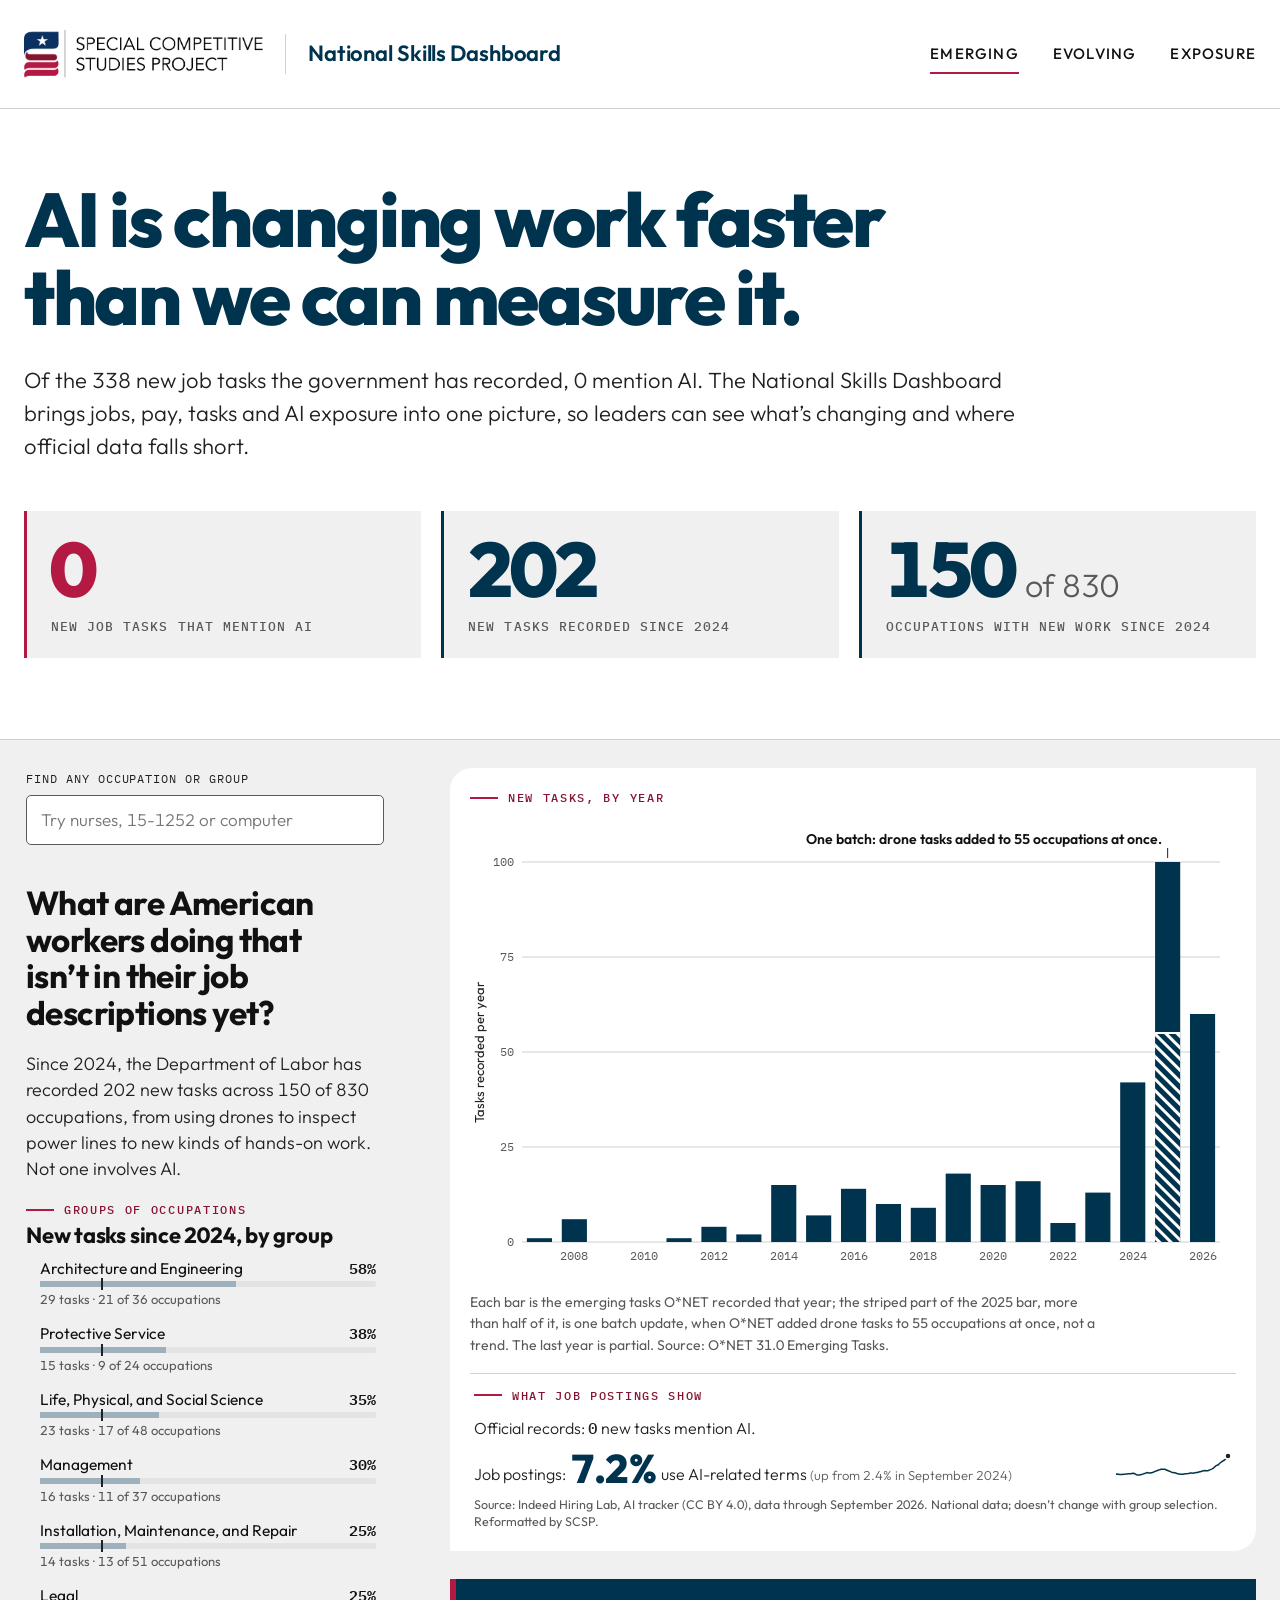
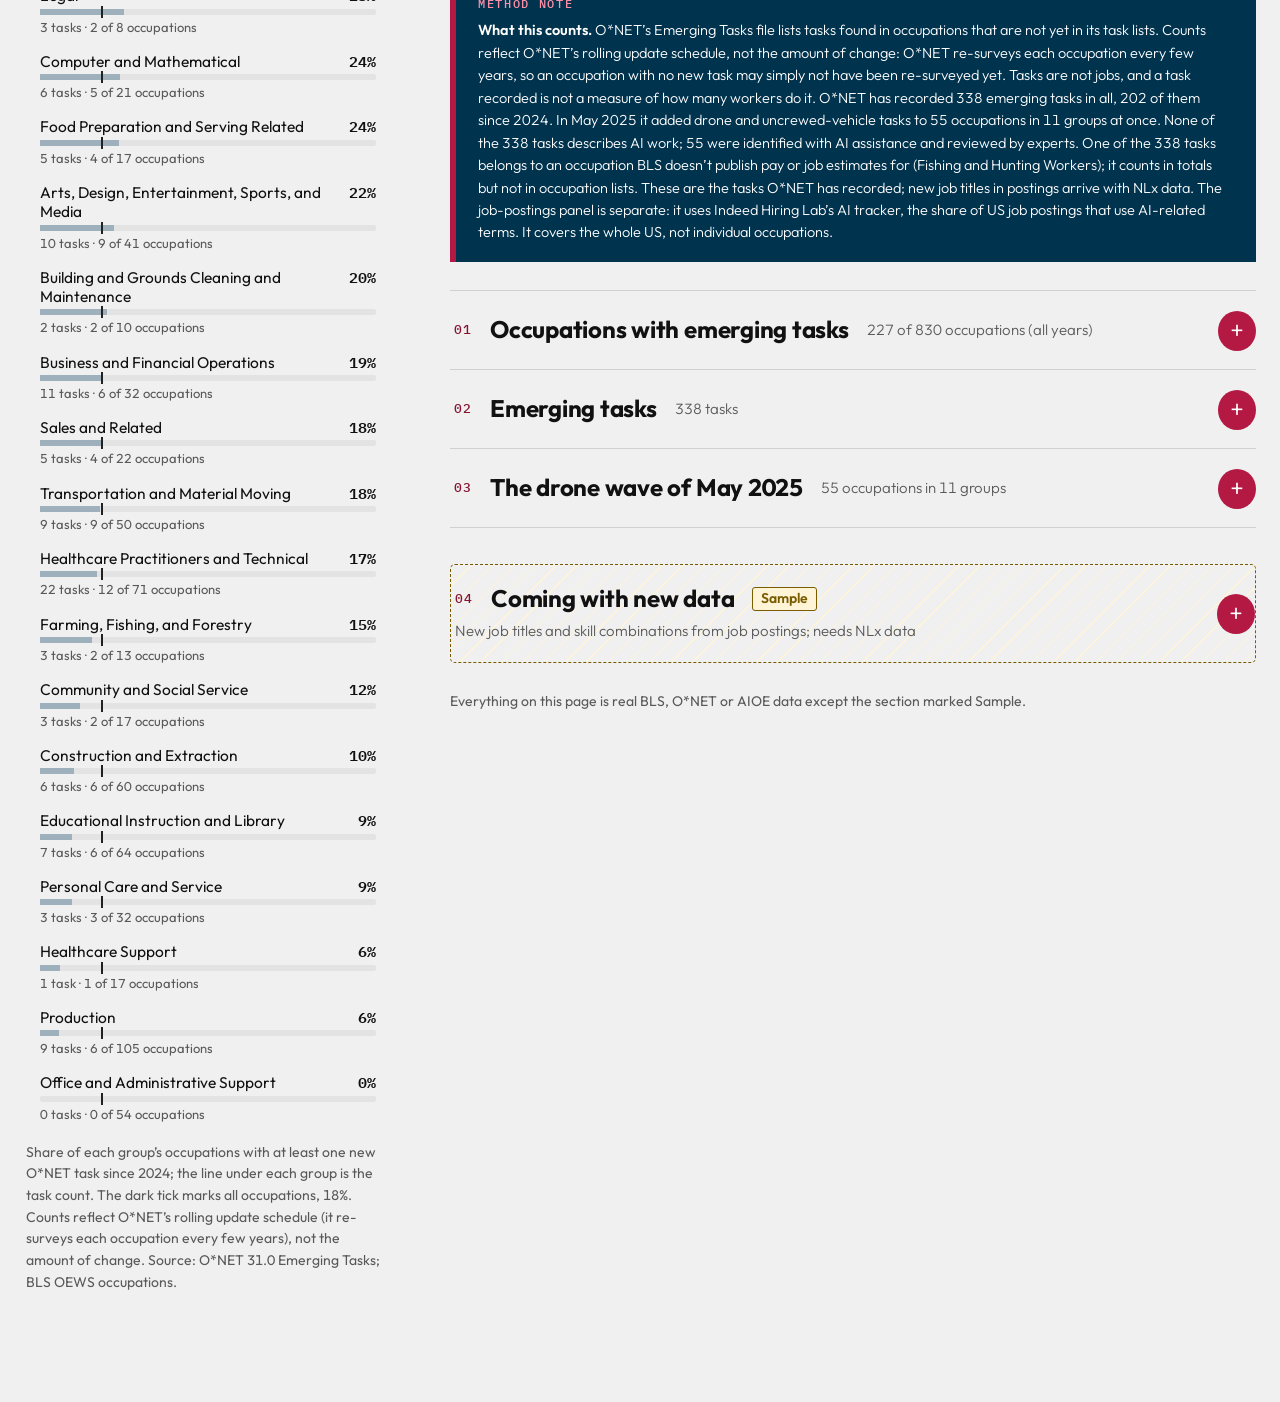
==== commit e5efea2d: "Fix task count mismatch" ====
--- a/emerging.html
+++ b/emerging.html
@@ -27,7 +27,9 @@
 const SRC_LABEL = { Incumbent: "workers in the job", "Occupational Expert": "occupational experts", "AI/SME": "AI-assisted, expert reviewed" };
 
 /* ---------- the data: every emerging task, with its group and occupation ---------- */
-const TASKS = W.emerging_tasks.map((t) => ({ soc: t[0], title: t[1], cat: t[2], text: t[3], when: t[4], year: +t[4].slice(0, 4), src: t[5], g: t[0].slice(0, 2) + "-0000", occ: OBY[t[0]] || null }));
+/* O*NET codes that BLS publishes only inside a combined occupation (O*NET-SOC to BLS OEWS). Fishing and Hunting Workers (45-3031) has no BLS estimate, so its task counts in totals but not in any occupation. */
+const TO_BLS = { "21-1014": "21-1018", "29-2011": "29-2010", "29-2012": "29-2010", "31-1121": "31-1120", "31-1122": "31-1120" };
+const TASKS = W.emerging_tasks.map((t) => { const soc = TO_BLS[t[0]] || t[0]; return { soc, title: t[1], cat: t[2], text: t[3], when: t[4], year: +t[4].slice(0, 4), src: t[5], g: soc.slice(0, 2) + "-0000", occ: OBY[soc] || null }; });
 const AI_RE = /\bAI\b|artificial intelligence|machine learning|generative/i, WAVE_RE = /drone|uncrewed|unmanned/i;
 const isRecent = (t) => t.year >= RECENT, aiMentions = (list) => list.filter((t) => AI_RE.test(t.text)).length, aiAssisted = (list) => list.filter((t) => t.src === "AI/SME").length;
 /* The wave: the release month in which the most occupations got a drone or uncrewed-vehicle task. */
@@ -66,7 +68,7 @@
   return n === 0 ? `${since} no new tasks in ${nm} ${m === 1 ? "occupation" : "occupations"}. ${notYet}` : `${since} ${plural(n, "new task")} across ${fmt.format(touched(e.members))} of ${fmt.format(m)} ${nm} ${m === 1 ? "occupation" : "occupations"}. ${ai}`;
 }
 function methodNote() {
-  return `<strong>What this counts.</strong> O*NET’s Emerging Tasks file lists tasks found in occupations that are not yet in its task lists. Counts reflect O*NET’s rolling update schedule, not the amount of change: O*NET re-surveys each occupation every few years, so an occupation with no new task may simply not have been re-surveyed yet. Tasks are not jobs, and a task recorded is not a measure of how many workers do it. O*NET has recorded ${fmt.format(TASKS.length)} emerging tasks in all, ${fmt.format(TASKS.filter(isRecent).length)} of them since ${RECENT}. In ${monthName(WAVE_MONTH)} it added drone and uncrewed-vehicle tasks to ${WAVE.length} occupations in ${waveGroups.size} groups at once. ${aiLine(TASKS, true)} ${unmatched} of the ${TASKS.length} tasks sit in O*NET occupations that OEWS combines with others; they count in group totals but not in occupation lists. These are the tasks O*NET has recorded; new job titles in postings arrive with NLx data. The job-postings panel is separate: it uses Indeed Hiring Lab’s AI tracker, the share of US job postings that use AI-related terms. It covers the whole US, not individual occupations.`;
+  return `<strong>What this counts.</strong> O*NET’s Emerging Tasks file lists tasks found in occupations that are not yet in its task lists. Counts reflect O*NET’s rolling update schedule, not the amount of change: O*NET re-surveys each occupation every few years, so an occupation with no new task may simply not have been re-surveyed yet. Tasks are not jobs, and a task recorded is not a measure of how many workers do it. O*NET has recorded ${fmt.format(TASKS.length)} emerging tasks in all, ${fmt.format(TASKS.filter(isRecent).length)} of them since ${RECENT}. In ${monthName(WAVE_MONTH)} it added drone and uncrewed-vehicle tasks to ${WAVE.length} occupations in ${waveGroups.size} groups at once. ${aiLine(TASKS, true)} ${unmatched === 1 ? "One of the " + TASKS.length + " tasks belongs to an occupation BLS doesn’t publish pay or job estimates for (" + esc(TASKS.find((t) => !t.occ).title) + "); it counts in totals but not in occupation lists." : unmatched + " of the " + TASKS.length + " tasks belong to occupations BLS doesn’t publish separately; they count in totals but not in occupation lists."} These are the tasks O*NET has recorded; new job titles in postings arrive with NLx data. The job-postings panel is separate: it uses Indeed Hiring Lab’s AI tracker, the share of US job postings that use AI-related terms. It covers the whole US, not individual occupations.`;
 }
 
 /* ---------- the rank list: groups by the share of their occupations with a new task since 2024 ---------- */
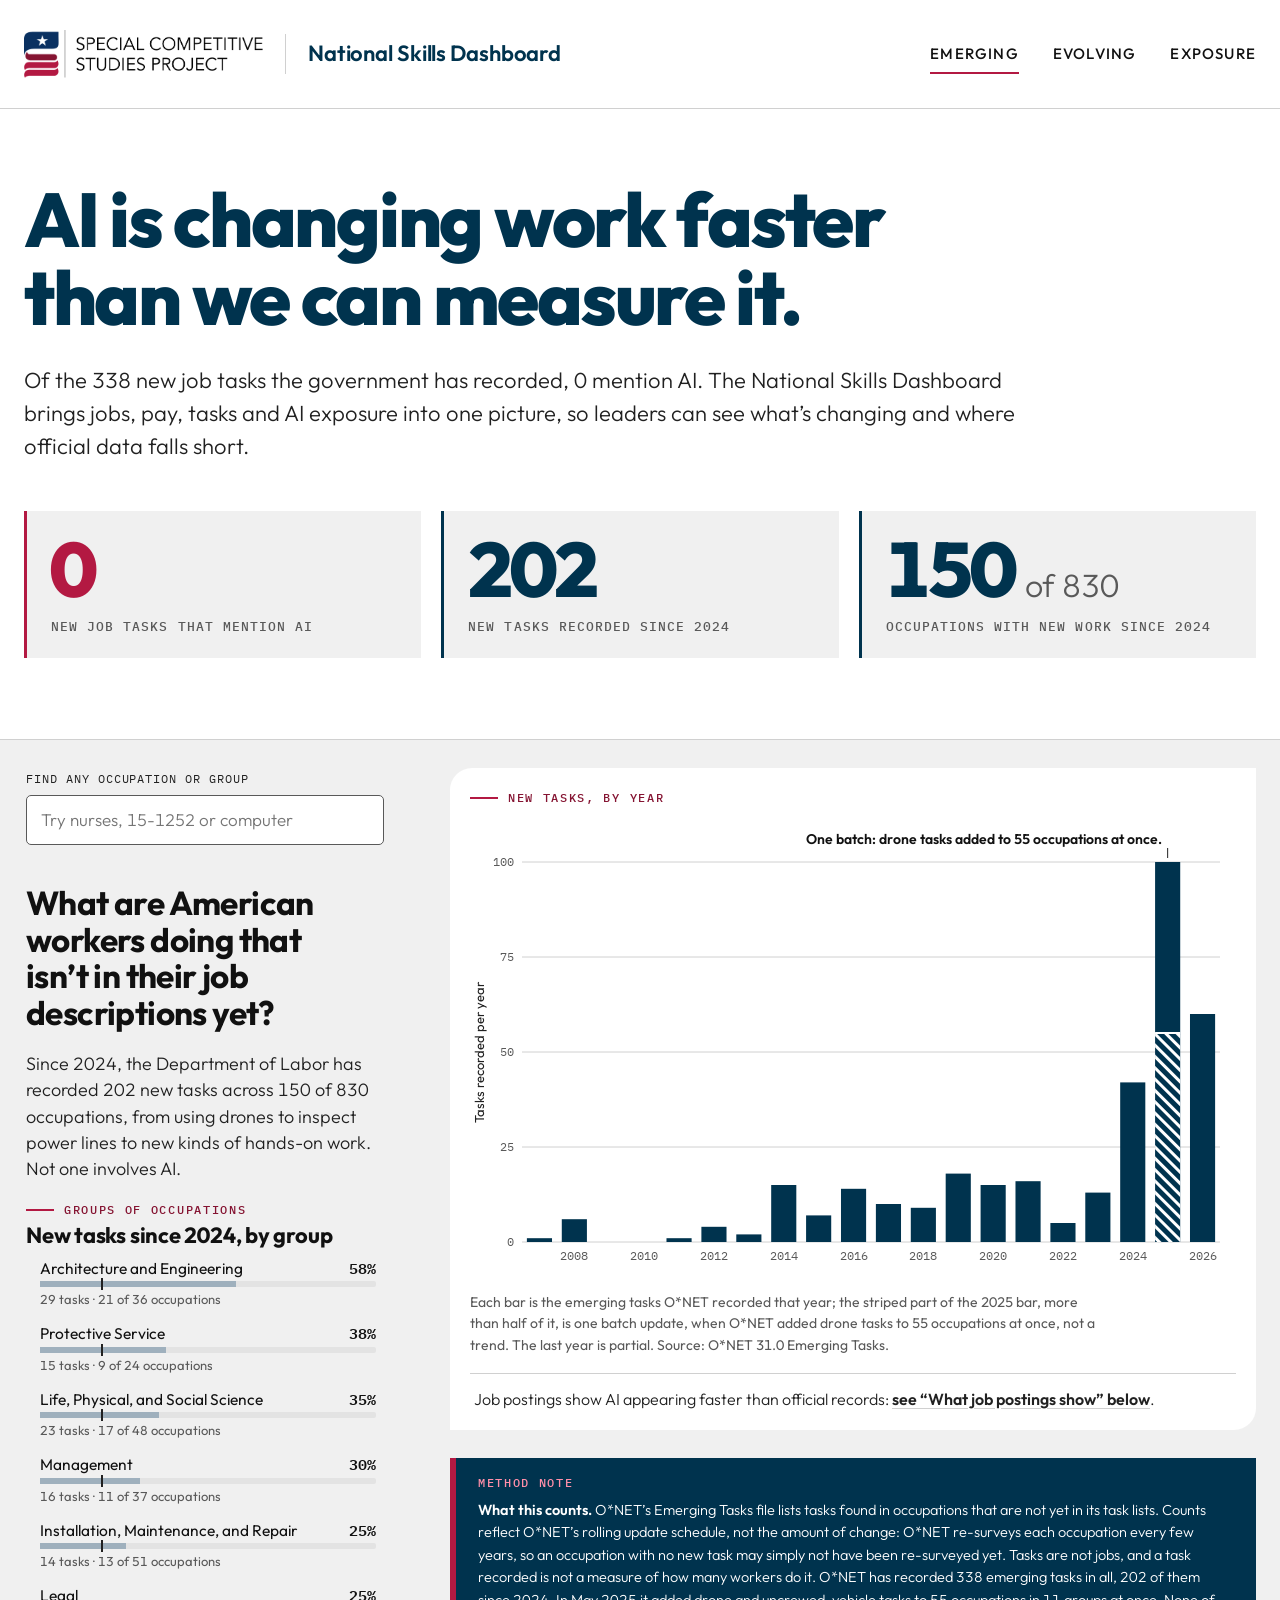
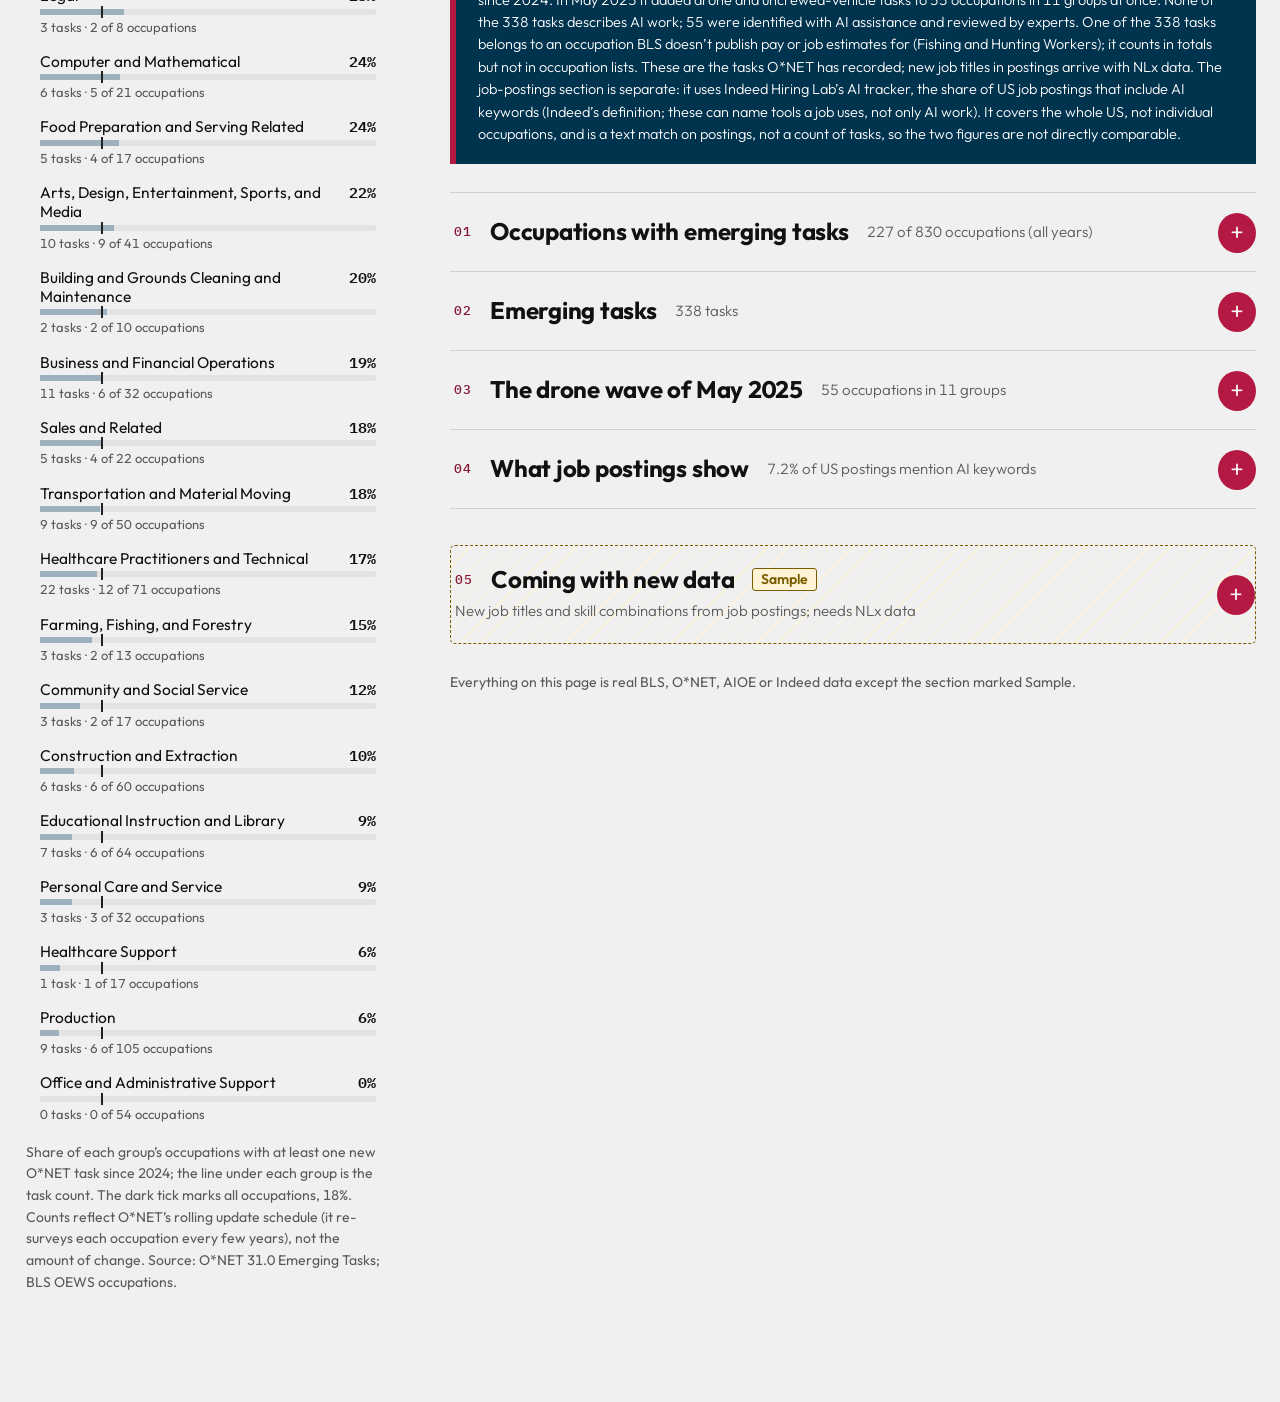
==== commit 1abcd8a0: "Fix task count mismatch; separate job postings data" ====
--- a/emerging.html
+++ b/emerging.html
@@ -68,7 +68,7 @@
   return n === 0 ? `${since} no new tasks in ${nm} ${m === 1 ? "occupation" : "occupations"}. ${notYet}` : `${since} ${plural(n, "new task")} across ${fmt.format(touched(e.members))} of ${fmt.format(m)} ${nm} ${m === 1 ? "occupation" : "occupations"}. ${ai}`;
 }
 function methodNote() {
-  return `<strong>What this counts.</strong> O*NET’s Emerging Tasks file lists tasks found in occupations that are not yet in its task lists. Counts reflect O*NET’s rolling update schedule, not the amount of change: O*NET re-surveys each occupation every few years, so an occupation with no new task may simply not have been re-surveyed yet. Tasks are not jobs, and a task recorded is not a measure of how many workers do it. O*NET has recorded ${fmt.format(TASKS.length)} emerging tasks in all, ${fmt.format(TASKS.filter(isRecent).length)} of them since ${RECENT}. In ${monthName(WAVE_MONTH)} it added drone and uncrewed-vehicle tasks to ${WAVE.length} occupations in ${waveGroups.size} groups at once. ${aiLine(TASKS, true)} ${unmatched === 1 ? "One of the " + TASKS.length + " tasks belongs to an occupation BLS doesn’t publish pay or job estimates for (" + esc(TASKS.find((t) => !t.occ).title) + "); it counts in totals but not in occupation lists." : unmatched + " of the " + TASKS.length + " tasks belong to occupations BLS doesn’t publish separately; they count in totals but not in occupation lists."} These are the tasks O*NET has recorded; new job titles in postings arrive with NLx data. The job-postings panel is separate: it uses Indeed Hiring Lab’s AI tracker, the share of US job postings that use AI-related terms. It covers the whole US, not individual occupations.`;
+  return `<strong>What this counts.</strong> O*NET’s Emerging Tasks file lists tasks found in occupations that are not yet in its task lists. Counts reflect O*NET’s rolling update schedule, not the amount of change: O*NET re-surveys each occupation every few years, so an occupation with no new task may simply not have been re-surveyed yet. Tasks are not jobs, and a task recorded is not a measure of how many workers do it. O*NET has recorded ${fmt.format(TASKS.length)} emerging tasks in all, ${fmt.format(TASKS.filter(isRecent).length)} of them since ${RECENT}. In ${monthName(WAVE_MONTH)} it added drone and uncrewed-vehicle tasks to ${WAVE.length} occupations in ${waveGroups.size} groups at once. ${aiLine(TASKS, true)} ${unmatched === 1 ? "One of the " + TASKS.length + " tasks belongs to an occupation BLS doesn’t publish pay or job estimates for (" + esc(TASKS.find((t) => !t.occ).title) + "); it counts in totals but not in occupation lists." : unmatched + " of the " + TASKS.length + " tasks belong to occupations BLS doesn’t publish separately; they count in totals but not in occupation lists."} These are the tasks O*NET has recorded; new job titles in postings arrive with NLx data. The job-postings section is separate: it uses Indeed Hiring Lab’s AI tracker, the share of US job postings that include AI keywords (Indeed’s definition; these can name tools a job uses, not only AI work). It covers the whole US, not individual occupations, and is a text match on postings, not a count of tasks, so the two figures are not directly comparable.`;
 }
 
 /* ---------- the rank list: groups by the share of their occupations with a new task since 2024 ---------- */
@@ -89,23 +89,9 @@
 const IND = JSON.parse($("indeed-data").textContent), INDM = IND.months, INDV = IND.us_share_pct;
 const indLast = INDM.length - 1, indLatest = INDM[indLast], indThen = (+indLatest.slice(0, 4) - 2) + indLatest.slice(4), indThenI = INDM.indexOf(indThen);
 const p1 = (v) => v.toFixed(1) + "%";
-{
-  const nAI = aiMentions(TASKS), upFrom = indThenI >= 0 ? `(${INDV[indLast] >= INDV[indThenI] ? "up" : "down"} from ${p1(INDV[indThenI])} in ${monthName(indThen)})` : "";
-  $("plate").insertAdjacentHTML("beforeend", `<div class="cmp"><p class="eyebrow">What job postings show</p>
-    <p class="cmp__off">Official records: <b class="n">${nAI}</b> new ${nAI === 1 ? "task mentions" : "tasks mention"} AI.</p>
-    <div class="cmp__row"><p class="cmp__posts">Job postings: <b class="cmp__big">${p1(INDV[indLast])}</b> use AI-related terms${upFrom ? ` <span class="cmp__from">${upFrom}</span>` : ""}</p><div class="spark" id="spark"></div></div>
-    <p class="cmp__src">Source: Indeed Hiring Lab, AI tracker (CC BY 4.0), data through ${monthName(indLatest)}. National data; doesn’t change with group selection. Reformatted by SCSP.</p></div>`);
-}
-function drawSpark() {
-  const box = $("spark"), Wd = 120, H = 32, n = INDM.length, max = Math.max(...INDV), pad = 4;
-  const X = (i) => pad + (Wd - 2 * pad) * i / (n - 1), Yv = (v) => pad + (H - 2 * pad) * (1 - v / max);
-  const s = svgEl("svg", { viewBox: `0 0 ${Wd} ${H}`, width: Wd, height: H, role: "img", "aria-label": `US share of job postings with AI-related terms by month, ${monthName(INDM[0])} to ${monthName(indLatest)}; latest ${p1(INDV[indLast])}` }, box);
-  svgEl("polyline", { points: INDV.map((v, i) => `${X(i).toFixed(1)},${Yv(v).toFixed(1)}`).join(" "), fill: "none", stroke: css("--mark"), "stroke-width": 1.5, "stroke-linejoin": "round" }, s);
-  svgEl("circle", { cx: X(indLast), cy: Yv(INDV[indLast]), r: 3, fill: css("--brand"), stroke: css("--surface"), "stroke-width": 1.5 }, s);
-  const bw = (Wd - 2 * pad) / (n - 1);
-  INDM.forEach((m, i) => { const hit = svgEl("rect", { x: X(i) - bw / 2, y: 0, width: bw, height: H, fill: "transparent", class: "hit" }, s); setTip(hit, monthName(m), `${p1(INDV[i])} of US job postings used AI-related terms`, "Source: Indeed Hiring Lab, AI tracker (CC BY 4.0)"); });
-}
-drawSpark(); kbChart($("spark"), "US share of job postings with AI-related terms, by month", { sortByX: true });
+const upFrom = indThenI >= 0 ? `${INDV[indLast] >= INDV[indThenI] ? "up" : "down"} from ${p1(INDV[indThenI])} in ${monthName(indThen)}` : "";
+/* A one-line pointer in the chart card; the postings data itself lives in its own section below, so it is not read as a like-for-like comparison with O*NET tasks. */
+$("plate").insertAdjacentHTML("beforeend", `<div class="cmp"><p class="cmp__off">Job postings show AI appearing faster than official records: <button type="button" class="linkish" id="to-postings">see “What job postings show” below</button>.</p></div>`);
 
 /* ---------- the chart: tasks recorded each year, the selection against everything else ---------- */
 function drawYears(Wd) {
@@ -152,6 +138,30 @@
 
 /* ---------- sections: closed, each ending in one plain source line ---------- */
 const secOccs = addSection("Occupations with emerging tasks", ""), secTasks = addSection("Emerging tasks", ""), secWave = addSection("The drone wave of May 2025", "");
+/* ---------- job postings: Indeed's national series, its own section; national only, so it does not change with the selection ---------- */
+const secPost = addSection("What job postings show", `${p1(INDV[indLast])} of US postings mention AI keywords`);
+secPost.body.innerHTML = `<p>Share of all US job postings on Indeed that mention AI keywords, by month. In ${monthName(indLatest)} it was <b class="n">${p1(INDV[indLast])}</b>${upFrom ? `, ${upFrom}` : ""}.</p>
+  <div class="chart" id="post-chart"></div>
+  <p class="note"><b>How this differs from the tasks above.</b> O*NET records tasks in official job descriptions; we searched their text for “AI,” “artificial intelligence,” “machine learning” and “generative” and found ${aiMentions(TASKS)}. Indeed counts postings that include AI keywords such as “machine learning,” “data science” or “ChatGPT,” which can describe tools a job uses, not only AI work. The two are different measures, so they are shown separately. <a href="https://github.com/hiring-lab/ai-tracker" target="_blank" rel="noopener">Indeed’s definition</a>.</p>
+  ${srcLine(`Indeed Hiring Lab, AI tracker (CC BY 4.0), data through ${monthName(indLatest)}; monthly average of Indeed’s daily 7-day figures. National data; doesn’t change with group selection. Reformatted by SCSP.`)}`;
+function drawPostings(Wd) {
+  const box = $("post-chart"); box.innerHTML = "";
+  const narrow = Wd < 520, H = narrow ? 200 : 240, L = 40, R = 14, T = 12, B = 28, n = INDM.length, top = Math.ceil(Math.max(...INDV)), step = top > 6 ? 2 : 1;
+  const X = (i) => L + (Wd - L - R) * i / (n - 1), Yv = (v) => T + (H - T - B) * (1 - v / top);
+  const s = svgEl("svg", { viewBox: `0 0 ${Wd} ${H}`, width: Wd, height: H, role: "img", "aria-label": `US share of job postings mentioning AI keywords by month, ${monthName(INDM[0])} to ${monthName(indLatest)}; latest ${p1(INDV[indLast])}` }, box);
+  const g = svgEl("g", { class: "grid" }, s);
+  for (let v = 0; v <= top; v += step) { svgEl("line", { x1: L, x2: Wd - R, y1: Yv(v), y2: Yv(v) }, g); txt(s, L - 6, Yv(v) + 4, v + "%", { "text-anchor": "end" }); }
+  INDM.forEach((m, i) => { const y = +m.slice(0, 4); if (m.endsWith("-01") && (!narrow || y % 2 === 1)) txt(s, X(i), H - 8, String(y), { "text-anchor": "middle" }); });
+  svgEl("polyline", { points: INDV.map((v, i) => `${X(i).toFixed(1)},${Yv(v).toFixed(1)}`).join(" "), fill: "none", stroke: css("--mark"), "stroke-width": 2, "stroke-linejoin": "round" }, s);
+  if (indThenI >= 0) svgEl("circle", { cx: X(indThenI), cy: Yv(INDV[indThenI]), r: 3.5, fill: css("--muted") }, s);
+  svgEl("circle", { cx: X(indLast), cy: Yv(INDV[indLast]), r: 4, fill: css("--brand"), stroke: css("--surface"), "stroke-width": 1.5 }, s);
+  const bw = (Wd - L - R) / (n - 1);
+  INDM.forEach((m, i) => { const hit = svgEl("rect", { x: X(i) - bw / 2, y: T, width: bw, height: H - T - B, fill: "transparent", class: "hit" }, s); setTip(hit, monthName(m), `${p1(INDV[i])} of US job postings mentioned AI keywords`, "Source: Indeed Hiring Lab, AI tracker (CC BY 4.0)"); });
+}
+responsive($("post-chart"), drawPostings); kbChart($("post-chart"), "US share of job postings mentioning AI keywords, by month", { sortByX: true });
+$("to-postings").addEventListener("click", () => { secPost.el.open = true; secPost.el.scrollIntoView({ behavior: "smooth", block: "start" }); });
+/* This page also uses Indeed data, so the footer names it. */
+{ const f = document.querySelector(".main > .src"); if (f) f.textContent = "Everything on this page is real BLS, O*NET, AIOE or Indeed data except the section marked Sample."; }
 setGroupSection(secOccs);
 secTasks.body.innerHTML = `<div class="filters"><div><label for="src-f">Identified by</label><select id="src-f" class="sel-select"><option value="">Everyone</option><option value="Incumbent">Workers in the job</option><option value="Occupational Expert">Occupational experts</option><option value="AI/SME">AI-assisted, expert reviewed</option></select></div><div class="count-note" id="task-count"></div></div><div id="task-list"></div>`;
 function paintTasks() {
